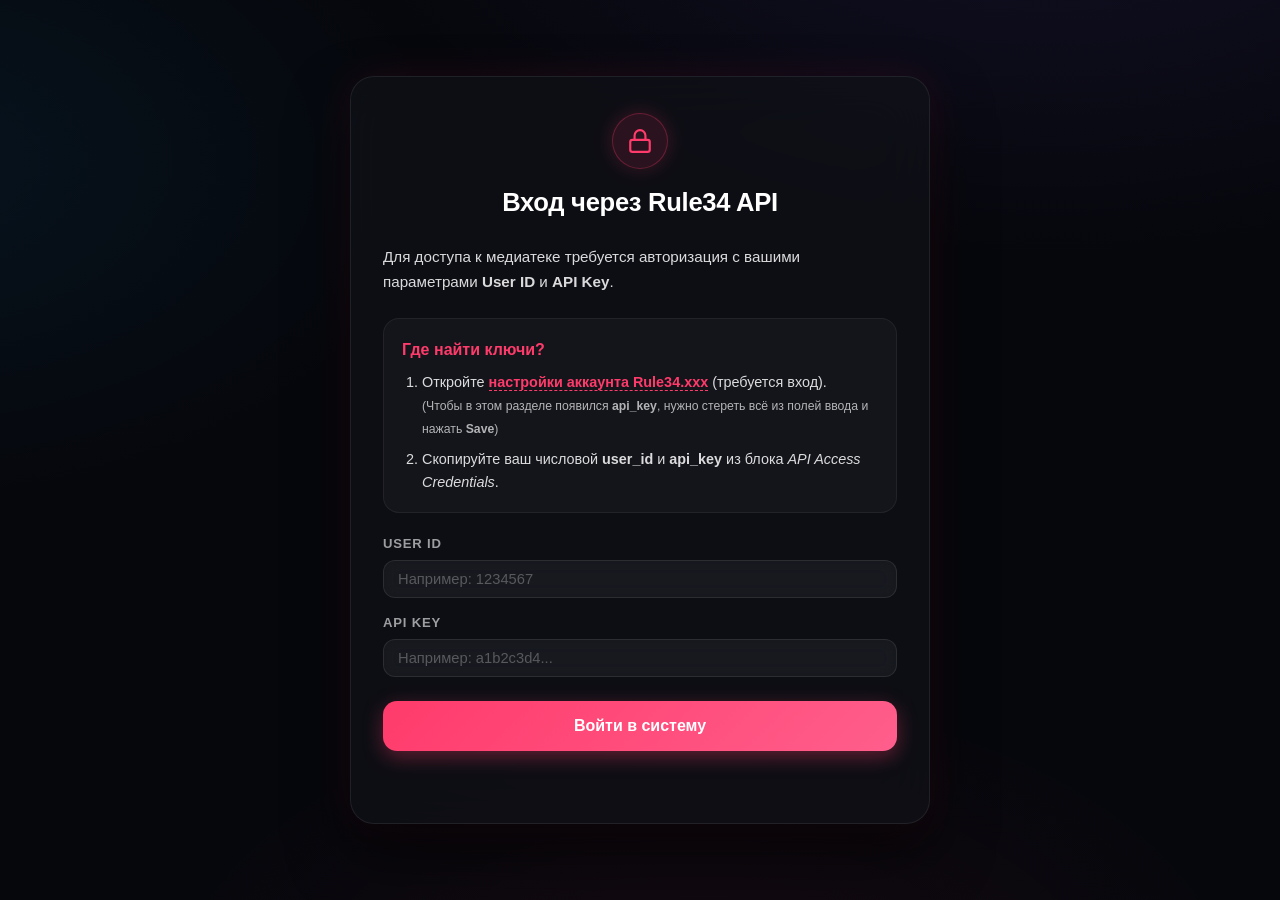
==== R34/login.html @ 8b5fa0b2 "Update login.html" ====
<!DOCTYPE html>
<html lang="ru">
<head>
  <meta charset="UTF-8">
  <meta name="viewport" content="width=device-width, initial-scale=1">
  <title>Вход через Rule34 API</title>
  <link rel="stylesheet" href="static/css/base.css">
  <link rel="stylesheet" href="static/css/search.css">
  <link rel="stylesheet" href="static/css/gallery.css">
  <link rel="stylesheet" href="static/css/fullscreen.css">
  <link rel="stylesheet" href="static/css/controls.css">
  <link rel="stylesheet" href="static/css/adaptive.css">
</head>
<body style="display: flex; align-items: center; justify-content: center; min-height: 100vh; padding: 20px;">
  <div class="cookie-instruction" style="background: rgba(18, 19, 26, 0.65); border: 1px solid rgba(255, 255, 255, 0.08); padding: 36px 32px; border-radius: 24px; max-width: 580px; width: 100%; margin: auto; box-shadow: 0 30px 60px rgba(0, 0, 0, 0.6), 0 0 40px rgba(255, 59, 107, 0.1); color: #f6f7fb; backdrop-filter: blur(28px); -webkit-backdrop-filter: blur(28px); transition: all 0.3s cubic-bezier(0.16, 1, 0.3, 1);">
    <div style="text-align: center; margin-bottom: 24px;">
      <!-- SVG Lock Icon -->
      <div style="width: 56px; height: 56px; background: rgba(255, 59, 107, 0.12); border: 1px solid rgba(255, 59, 107, 0.3); border-radius: 50%; display: inline-flex; align-items: center; justify-content: center; color: var(--accent); margin-bottom: 14px; box-shadow: 0 0 20px rgba(255, 59, 107, 0.2);">
        <svg width="26" height="26" viewBox="0 0 24 24" fill="none" stroke="currentColor" stroke-width="2" stroke-linecap="round" stroke-linejoin="round">
          <rect x="3" y="11" width="18" height="11" rx="2" ry="2"/>
          <path d="M7 11V7a5 5 0 0 1 10 0v4"/>
        </svg>
      </div>
      <h2 style="font-size: 1.6rem; font-weight: 800; color: #fff; letter-spacing: -0.3px; margin: 0;">Вход через Rule34 API</h2>
    </div>
    
    <div style="font-size: 0.95rem; line-height: 1.6; color: rgba(255,255,255,0.85);">
      Для доступа к медиатеке требуется авторизация с вашими параметрами <b>User ID</b> и <b>API Key</b>.<br><br>
      
      <div style="background: rgba(255, 255, 255, 0.03); border: 1px solid rgba(255, 255, 255, 0.06); border-radius: 16px; padding: 18px; margin-bottom: 20px;">
        <b style="color: var(--accent); font-size: 1rem; display: block; margin-bottom: 8px;">Где найти ключи?</b>
        <ol style="margin: 0; padding-left: 20px; display: flex; flex-direction: column; gap: 8px; font-size: 0.9rem;">
          <li>
            Откройте <a href="https://rule34.xxx/index.php?page=account&s=options" target="_blank" style="color:var(--accent); text-decoration: none; font-weight: 600; border-bottom: 1px dashed var(--accent); transition: all 0.2s;">настройки аккаунта Rule34.xxx</a> (требуется вход). 
            <br><span style="opacity: 0.8; font-size: 0.85em;">(Чтобы в этом разделе появился <b>api_key</b>, нужно стереть всё из полей ввода и нажать <b>Save</b>)</span>
          </li>
          <li>
            Скопируйте ваш числовой <b>user_id</b> и <b>api_key</b> из блока <i>API Access Credentials</i>.
          </li>
        </ol>
      </div>
      
      <form id="api-login-form" style="display: flex; flex-direction: column; gap: 14px;">
        <div>
          <label style="display: block; font-size: 0.82rem; font-weight: 700; text-transform: uppercase; letter-spacing: 0.8px; color: rgba(255,255,255,0.6); margin-bottom: 6px;">User ID</label>
          <input name="user_id" id="user_id" class="r34-input" required placeholder="Например: 1234567" autocomplete="username">
        </div>
        <div>
          <label style="display: block; font-size: 0.82rem; font-weight: 700; text-transform: uppercase; letter-spacing: 0.8px; color: rgba(255,255,255,0.6); margin-bottom: 6px;">API Key</label>
          <input name="api_key" id="api_key" type="password" class="r34-input" required placeholder="Например: a1b2c3d4..." autocomplete="current-password">
        </div>
        <button type="submit" class="r34-search-arrow-btn" style="width: 100%; max-width: none; border-radius: 14px; font-weight: 700; font-size: 1rem; height: 50px; margin-top: 10px; margin-right: 0; cursor: pointer; box-shadow: 0 6px 20px rgba(255, 59, 107, 0.35);">
          <span>Войти в систему</span>
        </button>
      </form>
      
      <div id="login-error" style="color:var(--error); text-align:center; margin-top:16px; font-weight:600; min-height: 20px; font-size: 0.9rem;"></div>
    </div>
  </div>
  
  <script type="module" src="static/js/login.js"></script>
</body>
</html>
---- R34/static/css/base.css ----
/* ============================================================
   R34 GALLERY — BASE.CSS · GLASS REDESIGN 2026
   Имена переменных сохранены ради настроек и «Режима разработчика»
   ============================================================ */

:root {
  /* ── Палитра (холодный графит) ── */
  --dark: #06070c;
  --accent: #ff3b6b;
  --accent-rgb: 255, 59, 107;
  --accent-alt: #ff5e8c;
  --accent-glow: rgba(var(--accent-rgb), 0.35);
  --light: #f4f6fb;
  --text-muted: rgba(244, 246, 251, 0.6);
  --error: #ff5c5c;
  --success: #34e39a;

  /* ── Градиенты ── */
  --title-gradient: linear-gradient(120deg, #ffffff 10%, #ccd3e8 55%, var(--accent) 125%);
  --modal-title-gradient: linear-gradient(120deg, #ffffff, #b9bfd4);
  --end-title-gradient: linear-gradient(120deg, #ffffff, #9aa0b5);

  /* ── Поверхности ── */
  --modal-bg: rgba(4, 5, 9, 0.72);
  --tag-bg: rgba(255, 255, 255, 0.05);
  --suggestion-bg: rgba(13, 15, 22, 0.94);
  --glass: rgba(255, 255, 255, 0.05);

  /* ── Система стекла (новые токены) ── */
  --glass-bg: rgba(255, 255, 255, 0.045);
  --glass-bg-strong: rgba(255, 255, 255, 0.08);
  --glass-border: rgba(255, 255, 255, 0.09);
  --glass-border-strong: rgba(255, 255, 255, 0.18);
  --glass-blur: 28px;
  --glass-highlight: inset 0 1px 0 rgba(255, 255, 255, 0.07);

  /* ── Шкала радиусов ── */
  --radius-xs: 8px;
  --radius-sm: 12px;
  --radius-md: 16px;
  --radius-lg: 22px;
  --radius-xl: 28px;

  /* ── Геометрия ── */
  --media-radius: 20px;
  --media-gap: 24px;
  --grid-col-width: 300px;

  /* ── Типографика ── */
  --site-font: 'Inter', -apple-system, BlinkMacSystemFont, 'Segoe UI', Roboto, sans-serif;
  --base-font-size: 16px;

  /* ── Фон страницы (холодное амбиент-свечение) ── */
  --body-bg:
    radial-gradient(1200px 700px at 82% -18%, rgba(122, 92, 255, 0.11), transparent 60%),
    radial-gradient(1000px 620px at -8% 18%, rgba(0, 170, 255, 0.08), transparent 55%),
    radial-gradient(900px 560px at 55% 115%, rgba(var(--accent-rgb), 0.07), transparent 62%),
    #06070c;

  /* ── Hover-эффекты карточек ── */
  --hover-transform: translateY(-6px);
  --hover-border-color: rgba(var(--accent-rgb), 0.45);
  --hover-box-shadow:
    0 24px 48px rgba(0, 0, 0, 0.45),
    0 0 0 1px rgba(var(--accent-rgb), 0.35),
    0 0 32px rgba(var(--accent-rgb), 0.12);

  /* ── Карточки (стеклянные по умолчанию) ── */
  --card-bg-opacity: 0.55;
  --card-bg-blur: 14px;
  --container-max-width: 900px;
  --gallery-max-width: 1400px;
  --scrollbar-width: 8px;
  --scrollbar-thumb-color: rgba(255, 255, 255, 0.14);
  --card-tags-display: flex;
  --card-border-width: 1px;
  --card-border-color: rgba(255, 255, 255, 0.08);
  --card-transition-speed: 0.3s;
  --tag-font-size: 11px;
  --header-bg: rgba(10, 12, 18, 0.45);
  --header-backdrop-filter: blur(24px) saturate(1.4);

  /* ── Внутренние токены ── */
  --ease: cubic-bezier(0.16, 1, 0.3, 1);
  --ease-bounce: cubic-bezier(0.34, 1.56, 0.64, 1);
  --shadow-sm: 0 2px 10px rgba(0, 0, 0, 0.35);
  --shadow-md: 0 12px 32px rgba(0, 0, 0, 0.45);
  --shadow-lg: 0 32px 70px rgba(0, 0, 0, 0.55);
  --focus-ring: 0 0 0 3px rgba(var(--accent-rgb), 0.22);

  /* ── Адаптивные цвета текста (вычисляются в JS на основе WCAG & YIQ) ── */
  --btn-primary-color: #ffffff;
  --btn-secondary-color: #ffffff;
  --tag-text-color: #ffffff;
  --card-text-color: #ffffff;
  --card-text-muted: rgba(255, 255, 255, 0.72);
  --modal-text-color: #ffffff;
  --modal-text-muted: rgba(255, 255, 255, 0.72);
  --suggestion-text-color: #ffffff;
  --adaptive-text-main: #ffffff; /* Для текстов на общем фоне или в инпутах/модалках */
  --adaptive-text-muted: rgba(255, 255, 255, 0.72);
}

/* Применяем адаптивный цвет к основным кнопкам */
.r34-btn-primary, 
.confirm-btn, 
.app-mode-btn.active,
#toggleExpertBtn {
  color: var(--btn-primary-color, #fff) !important;
}

/* Применяем адаптивный цвет к вторичным кнопкам */
.r34-btn-secondary,
.apply-expert-btn {
  color: var(--btn-secondary-color, #fff) !important;
}

/* ============================================================
   RESET
   ============================================================ */
*,
*::before,
*::after {
  box-sizing: border-box;
  margin: 0;
  padding: 0;
}

html {
  font-size: var(--base-font-size, 16px);
  scroll-behavior: smooth;
  -webkit-text-size-adjust: 100%;
}

html, body {
  min-height: 100vh;
}

body {
  font-family: var(--site-font);
  background: var(--body-bg);
  background-attachment: fixed;
  color: var(--adaptive-text-main, var(--light));
  line-height: 1.5;
  overflow-x: hidden;
  -webkit-font-smoothing: antialiased;
  -moz-osx-font-smoothing: grayscale;
}

.settings-label {
  color: var(--adaptive-text-main, var(--light));
  font-weight: 600;
  font-size: 0.9rem;
}

.settings-section-title {
  color: var(--adaptive-text-main, var(--light));
  opacity: 0.9;
  font-weight: 700;
  display: flex;
  align-items: center;
  gap: 10px;
  font-size: 1.1rem;
}

button {
  font-family: inherit;
}

img, video, svg {
  display: block;
  max-width: 100%;
}

::selection {
  background: rgba(255, 59, 107, 0.4);
  color: #fff;
}

:focus-visible {
  outline: none;
  box-shadow: none;
}

input:focus, textarea:focus, select:focus, button:focus,
.r34-input:focus, .r34-input-mini:focus, .r34-search-input:focus, .r34-search-row:focus-within {
  outline: none !important;
  box-shadow: none !important;
  border-color: var(--accent);
}

/* ============================================================
   SCROLLBAR
   ============================================================ */
::-webkit-scrollbar {
  width: var(--scrollbar-width, 8px);
  height: var(--scrollbar-width, 8px);
}

::-webkit-scrollbar-track {
  background: transparent;
}

::-webkit-scrollbar-thumb {
  background: var(--scrollbar-thumb-color, rgba(255, 255, 255, 0.14));
  border-radius: 99px;
  transition: background 0.2s ease;
}

::-webkit-scrollbar-thumb:hover {
  background: var(--accent);
}

/* ============================================================
   TYPOGRAPHY
   ============================================================ */
h1 {
  display: flex;
  flex-wrap: wrap;
  align-items: center;
  justify-content: center;
  width: 100%;
  padding: 0 20px;
  margin: 44px auto 26px;
  text-align: center;
  font-size: clamp(1.9rem, 4.5vw, 2.9rem);
  font-weight: 800;
  letter-spacing: -0.035em;
  line-height: 1.1;
  word-break: break-word;
  background: var(--title-gradient);
  -webkit-background-clip: text;
  background-clip: text;
  -webkit-text-fill-color: transparent;
  color: transparent;
  filter: drop-shadow(0 10px 30px rgba(var(--accent-rgb), 0.16));
  animation: fadeInDown 0.8s var(--ease);
}

/* ============================================================
   KEYFRAMES
   ============================================================ */
@keyframes fadeInDown {
  from { opacity: 0; transform: translateY(-24px); }
  to   { opacity: 1; transform: translateY(0); }
}

@keyframes fadeInUp {
  from { opacity: 0; transform: translateY(24px); }
  to   { opacity: 1; transform: translateY(0); }
}

@keyframes fadeIn {
  from { opacity: 0; }
  to   { opacity: 1; }
}

@keyframes scaleUp {
  to { transform: scale(1); }
}

@keyframes zoomIn {
  from { transform: scale(0.92); opacity: 0; }
  to   { transform: scale(1); opacity: 1; }
}

@keyframes spin {
  0%   { transform: rotate(0deg); }
  100% { transform: rotate(360deg); }
}

@keyframes errorShake {
  10%, 90%      { transform: translateX(-2px); }
  20%, 80%      { transform: translateX(4px); }
  30%, 50%, 70% { transform: translateX(-6px); }
  40%, 60%      { transform: translateX(6px); }
}

/* ============================================================
   APP MODE TABS (Галерея / Избранное / Настройки)
   ============================================================ */
.app-mode-tabs {
  display: flex;
  align-items: center;
  gap: 6px;
  width: calc(100% - 32px);
  max-width: 440px;
  margin: 28px auto 18px;
  padding: 6px;
  background: var(--glass-bg);
  border: 1px solid var(--glass-border);
  border-radius: var(--radius-md);
  backdrop-filter: blur(var(--glass-blur)) saturate(1.4);
  -webkit-backdrop-filter: blur(var(--glass-blur)) saturate(1.4);
  box-shadow: var(--shadow-md), var(--glass-highlight);
  animation: fadeInDown 0.7s var(--ease);
}

.app-mode-btn {
  flex: 1;
  display: flex;
  align-items: center;
  justify-content: center;
  gap: 8px;
  padding: 11px 18px;
  border: none;
  border-radius: var(--radius-sm);
  background: transparent;
  color: rgba(255, 255, 255, 0.55);
  font-size: 0.92rem;
  font-weight: 600;
  cursor: pointer;
  transition: all 0.2s var(--ease);
}

.app-mode-btn svg {
  width: 18px;
  height: 18px;
  flex-shrink: 0;
  stroke: currentColor;
  stroke-width: 2;
  fill: none;
}

.app-mode-btn:hover {
  color: #fff;
  background: rgba(255, 255, 255, 0.06);
}

.app-mode-btn.active {
  background: var(--accent);
  color: var(--btn-primary-color, #fff);
  box-shadow: 0 4px 12px var(--accent-glow);
}

/* ============================================================
   TAG MODAL («Хотите убрать эти тэги?») — GLASS
   ============================================================ */
.tag-modal {
  display: none;
  position: fixed;
  inset: 0;
  z-index: 99999;
  align-items: center;
  justify-content: center;
  padding: 20px;
  background: var(--modal-bg);
  backdrop-filter: blur(16px);
  -webkit-backdrop-filter: blur(16px);
  animation: fadeIn 0.25s var(--ease);
}

.tag-modal-card {
  width: 92%;
  max-width: 820px;
  max-height: 88vh;
  overflow-y: auto;
  padding: 36px 36px 32px;
  background: rgba(13, 15, 22, 0.66);
  border: 1px solid var(--glass-border-strong);
  border-radius: var(--radius-xl);
  backdrop-filter: blur(36px) saturate(1.5);
  -webkit-backdrop-filter: blur(36px) saturate(1.5);
  box-shadow: var(--shadow-lg), var(--glass-highlight);
  color: var(--light);
  text-align: center;
  transform: scale(0.95);
  animation: scaleUp 0.35s var(--ease) forwards;
}

.tag-modal-card h2 {
  margin-bottom: 18px;
  font-size: 1.45rem;
  font-weight: 700;
  letter-spacing: -0.02em;
  background: var(--modal-title-gradient);
  -webkit-background-clip: text;
  background-clip: text;
  -webkit-text-fill-color: transparent;
}

.modal-tags-list {
  display: flex;
  flex-wrap: wrap;
  justify-content: center;
  gap: 8px;
  max-height: 160px;
  overflow-y: auto;
  margin: 20px 0;
  padding: 4px;
}

.modal-tags-list .tag.selected {
  background: rgba(var(--accent-rgb), 0.2) !important;
  border: 1px solid var(--accent) !important;
  color: #fff !important;
  box-shadow: 0 0 14px rgba(var(--accent-rgb), 0.3);
}

.modal-tags-list .tag.inactive.selected {
  background: rgba(255, 255, 255, 0.05) !important;
  border: 1px dashed rgba(255, 255, 255, 0.28) !important;
  color: rgba(255, 255, 255, 0.5) !important;
  box-shadow: none !important;
}

.tag-status-icon {
  display: inline-flex;
  align-items: center;
  justify-content: center;
  margin-right: 6px;
  font-size: 0.8em;
  transition: transform 0.2s var(--ease);
}

.tag:hover .tag-status-icon {
  transform: scale(1.15);
}

/* Превью выбранного тега */
.modal-tag-preview {
  width: 100%;
  margin-top: 16px;
  padding-top: 16px;
  border-top: 1px solid rgba(255, 255, 255, 0.08);
}

.modal-tag-preview .preview-title {
  margin-bottom: 12px;
  text-align: center;
  font-size: 0.76rem;
  font-weight: 700;
  letter-spacing: 0.12em;
  text-transform: uppercase;
  color: rgba(255, 255, 255, 0.42);
}

.modal-tag-preview-grid {
  display: flex;
  gap: 12px;
  width: 100%;
  padding: 10px 6px;
  overflow-x: auto;
  scroll-behavior: smooth;
  -webkit-overflow-scrolling: touch;
  cursor: grab;
}

.modal-tag-preview-grid:active {
  cursor: grabbing;
}

.modal-tag-preview-grid::-webkit-scrollbar {
  height: 6px;
}

.modal-tag-preview-grid::-webkit-scrollbar-thumb {
  background: rgba(var(--accent-rgb), 0.55);
  border-radius: 99px;
}

.modal-preview-img {
  flex-shrink: 0;
  width: 120px;
  height: 120px;
  object-fit: cover;
  border-radius: var(--radius-sm);
  border: 1px solid var(--glass-border);
  background: rgba(255, 255, 255, 0.02);
  box-shadow: var(--shadow-sm);
  transition: border-color 0.2s ease, transform 0.2s var(--ease);
}

.modal-preview-img:hover {
  border-color: var(--accent);
  transform: translateY(-2px);
}

/* Кнопки модалки */
.modal-actions {
  display: flex;
  justify-content: center;
  gap: 12px;
  margin-top: 24px;
}

.modal-btn {
  flex: 1;
  padding: 13px 24px;
  border: none;
  border-radius: var(--radius-sm);
  font-size: 0.98rem;
  font-weight: 600;
  cursor: pointer;
  transition: all 0.2s var(--ease);
}

.keep-btn {
  background: var(--glass-bg-strong);
  border: 1px solid var(--glass-border);
  color: var(--light);
  backdrop-filter: blur(10px);
  -webkit-backdrop-filter: blur(10px);
}

.keep-btn:hover {
  background: rgba(255, 255, 255, 0.13);
  border-color: var(--glass-border-strong);
  transform: translateY(-1px);
}

.confirm-btn {
  background: linear-gradient(135deg, var(--accent) 0%, var(--accent-alt) 100%);
  color: var(--btn-primary-color, #fff);
  box-shadow: 0 8px 22px rgba(var(--accent-rgb), 0.32);
}

.confirm-btn:hover {
  box-shadow: 0 12px 30px rgba(var(--accent-rgb), 0.48);
  transform: translateY(-1px);
}

.confirm-btn:active,
.keep-btn:active {
  transform: translateY(1px);
}

/* ============================================================
   PREVIEW ZOOM OVERLAY
   ============================================================ */
.preview-zoom-overlay {
  position: fixed;
  inset: 0;
  z-index: 100005;
  display: none;
  align-items: center;
  justify-content: center;
  background: rgba(4, 5, 9, 0.9);
  backdrop-filter: blur(14px);
  -webkit-backdrop-filter: blur(14px);
}

.preview-zoom-content {
  display: flex;
  flex-direction: column;
  align-items: center;
  max-width: 95vw;
  padding: 16px;
  background: rgba(13, 15, 22, 0.75);
  border: 1px solid var(--glass-border);
  border-radius: var(--radius-md);
  backdrop-filter: blur(24px);
  -webkit-backdrop-filter: blur(24px);
  box-shadow: var(--shadow-lg), var(--glass-highlight);
  animation: zoomIn 0.25s var(--ease-bounce);
}

.preview-zoom-info {
  width: 100%;
}

/* ============================================================
   FORMS — INPUTS (glass)
   ============================================================ */
.r34-input {
  width: 100%;
  padding: 10px 14px;
  background: rgba(255, 255, 255, 0.04);
  border: 1px solid var(--glass-border);
  border-radius: var(--radius-sm);
  color: var(--adaptive-text-main, #fff);
  font-size: 0.92rem;
  font-family: inherit;
  outline: none;
  backdrop-filter: blur(8px);
  -webkit-backdrop-filter: blur(8px);
  transition: border-color 0.2s ease, box-shadow 0.2s ease, background 0.2s ease;
}

.r34-input:hover {
  border-color: rgba(255, 255, 255, 0.18);
}

.r34-input:focus {
  border-color: var(--accent);
  box-shadow: 0 0 0 2px rgba(var(--accent-rgb), 0.15);
  background: rgba(255, 255, 255, 0.06);
}

.r34-input::placeholder {
  color: rgba(255, 255, 255, 0.28);
}

.r34-input-mini {
  padding: 6px 10px;
  background: rgba(255, 255, 255, 0.04);
  border: 1px solid var(--glass-border);
  border-radius: var(--radius-xs);
  color: var(--adaptive-text-main, #fff);
  font-size: 0.85rem;
  font-family: inherit;
  outline: none;
  transition: all 0.2s ease;
}

.r34-input-mini:hover {
  border-color: rgba(255, 255, 255, 0.18);
}

.r34-input-mini:focus {
  border-color: var(--accent);
  box-shadow: 0 0 0 2px rgba(var(--accent-rgb), 0.2);
  background: rgba(255, 255, 255, 0.06);
}

/* ============================================================
   FORMS — SELECT (glass)
   ============================================================ */
.r34-select {
  padding: 9px 38px 9px 16px;
  background-color: rgba(255, 255, 255, 0.04);
  background-image: url("data:image/svg+xml,%3Csvg xmlns='http://www.w3.org/2000/svg' width='12' height='12' viewBox='0 0 24 24' fill='none' stroke='%23ffffff' stroke-width='2.5' stroke-linecap='round' stroke-linejoin='round'%3E%3Cpath d='m6 9 6 6 6-6'/%3E%3C/svg%3E");
  background-repeat: no-repeat;
  background-position: right 14px center;
  border: 1px solid var(--glass-border);
  border-radius: var(--radius-sm);
  color: var(--adaptive-text-main, var(--light));
  font-size: 0.92rem;
  font-weight: 500;
  font-family: inherit;
  outline: none;
  cursor: pointer;
  appearance: none;
  -webkit-appearance: none;
  backdrop-filter: blur(8px);
  -webkit-backdrop-filter: blur(8px);
  transition: all 0.2s ease;
}

.r34-select:hover {
  background-color: rgba(255, 255, 255, 0.07);
  border-color: rgba(var(--accent-rgb), 0.35);
}

.r34-select:focus {
  border-color: var(--accent);
  box-shadow: 0 0 0 2px rgba(var(--accent-rgb), 0.15);
}

.r34-select option {
  background: #10121a;
  color: #fff;
  padding: 12px;
}

/* ============================================================
   FORMS — RANGE (премиальные слайдеры)
   ============================================================ */
input[type="range"] {
  -webkit-appearance: none;
  appearance: none;
  height: 6px;
  background: rgba(255, 255, 255, 0.1);
  border-radius: 99px;
  outline: none;
  cursor: pointer;
  transition: background 0.2s ease;
}

input[type="range"]:hover {
  background: rgba(255, 255, 255, 0.17);
}

/* Прозрачный трек — даёт точную центровку бегунка,
   а заполнение прогресса (inline-background от JS) остаётся видимым */
input[type="range"]::-webkit-slider-runnable-track {
  height: 6px;
  background: transparent;
  border-radius: 99px;
}

input[type="range"]::-moz-range-track {
  height: 6px;
  background: transparent;
  border: none;
  border-radius: 99px;
}

input[type="range"]::-webkit-slider-thumb {
  -webkit-appearance: none;
  appearance: none;
  width: 18px;
  height: 18px;
  margin-top: -6px; /* (6 - 18) / 2 — идеальная центровка */
  border-radius: 50%;
  background: linear-gradient(135deg, var(--accent) 0%, var(--accent-alt, #ff5e8c) 100%);
  border: 2px solid rgba(255, 255, 255, 0.9);
  box-shadow: 0 2px 8px rgba(0, 0, 0, 0.45), 0 0 10px var(--accent-glow);
  cursor: grab;
  transition: transform 0.15s ease, box-shadow 0.15s ease;
}

input[type="range"]:hover::-webkit-slider-thumb {
  transform: scale(1.15);
  box-shadow: 0 2px 10px rgba(0, 0, 0, 0.5), 0 0 16px var(--accent-glow);
}

input[type="range"]:active::-webkit-slider-thumb {
  cursor: grabbing;
  transform: scale(1.05);
}

input[type="range"]::-moz-range-thumb {
  width: 14px;
  height: 14px;
  border-radius: 50%;
  background: linear-gradient(135deg, var(--accent) 0%, var(--accent-alt, #ff5e8c) 100%);
  border: 2px solid rgba(255, 255, 255, 0.9);
  box-shadow: 0 2px 8px rgba(0, 0, 0, 0.45), 0 0 10px var(--accent-glow);
  cursor: grab;
}

input[type="range"]:focus-visible {
  box-shadow: var(--focus-ring);
}

/* ============================================================
   BUTTONS (glass)
   ============================================================ */
.r34-btn-secondary {
  display: inline-flex;
  align-items: center;
  justify-content: center;
  gap: 6px;
  height: 38px;
  padding: 8px 16px;
  background: var(--glass-bg-strong);
  border: 1px solid var(--glass-border);
  border-radius: var(--radius-sm);
  color: var(--btn-secondary-color, #fff);
  font-size: 0.88rem;
  font-weight: 600;
  cursor: pointer;
  backdrop-filter: blur(10px);
  -webkit-backdrop-filter: blur(10px);
  transition: all 0.2s var(--ease);
}

.r34-btn-secondary svg {
  width: 16px;
  height: 16px;
  flex-shrink: 0;
}

.r34-btn-secondary:hover {
  background: rgba(255, 255, 255, 0.13);
  border-color: var(--glass-border-strong);
  transform: translateY(-1px);
}

.r34-btn-secondary:active {
  transform: translateY(0) scale(0.98);
}

.r34-btn-danger {
  display: inline-flex;
  align-items: center;
  justify-content: center;
  padding: 11px 18px;
  background: rgba(255, 92, 92, 0.1);
  border: 1px solid rgba(255, 92, 92, 0.3);
  border-radius: var(--radius-sm);
  color: #ff7070;
  font-size: 0.88rem;
  font-weight: 700;
  letter-spacing: 0.04em;
  text-transform: uppercase;
  cursor: pointer;
  transition: all 0.2s var(--ease);
}

.r34-btn-danger:hover {
  background: var(--error);
  border-color: var(--error);
  color: #fff;
  box-shadow: 0 10px 24px rgba(255, 92, 92, 0.35);
  transform: translateY(-1px);
}

/* ============================================================
   TOGGLE SWITCH (glass)
   ============================================================ */
.r34-toggle-switch {
  position: relative;
  display: inline-block;
  flex-shrink: 0;
  width: 46px;
  height: 26px;
}

.r34-toggle-switch input {
  width: 0;
  height: 0;
  opacity: 0;
}

.r34-slider {
  position: absolute;
  inset: 0;
  background: rgba(255, 255, 255, 0.08);
  border: 1px solid var(--glass-border);
  border-radius: 99px;
  cursor: pointer;
  backdrop-filter: blur(6px);
  -webkit-backdrop-filter: blur(6px);
  transition: all 0.3s var(--ease);
}

.r34-slider:before {
  content: "";
  position: absolute;
  top: 50%;
  left: 4px;
  width: 18px;
  height: 18px;
  background: #fff;
  border-radius: 50%;
  box-shadow: 0 2px 5px rgba(0, 0, 0, 0.35);
  transform: translateY(-50%);
  transition: all 0.3s var(--ease);
}

.r34-toggle-switch input:checked + .r34-slider {
  background: var(--accent);
  border-color: var(--accent);
  box-shadow: 0 0 16px var(--accent-glow);
}

.r34-toggle-switch input:checked + .r34-slider:before {
  left: calc(100% - 22px);
}

.r34-toggle-switch input:focus-visible + .r34-slider {
  box-shadow: var(--focus-ring);
}

/* ============================================================
   LOADER & ERROR
   ============================================================ */
.loader {
  display: none;
  width: 46px;
  height: 46px;
  margin: 44px auto;
  border: 3px solid rgba(255, 255, 255, 0.07);
  border-top-color: var(--accent);
  border-radius: 50%;
  animation: spin 0.9s linear infinite;
}

.error {
  display: none;
  max-width: 620px;
  margin: 24px auto;
  padding: 15px 22px;
  background: rgba(255, 92, 92, 0.08);
  border: 1px solid rgba(255, 92, 92, 0.28);
  border-radius: var(--radius-md);
  backdrop-filter: blur(12px);
  -webkit-backdrop-filter: blur(12px);
  color: var(--error);
  font-size: 1rem;
  font-weight: 500;
  text-align: center;
  animation: errorShake 0.5s var(--ease);
}

.error.active {
  display: block;
}

/* ============================================================
   UTILITIES & ACCESSIBILITY
   ============================================================ */
.sr-only {
  position: absolute;
  width: 1px;
  height: 1px;
  padding: 0;
  margin: -1px;
  overflow: hidden;
  clip: rect(0, 0, 0, 0);
  white-space: nowrap;
  border: 0;
}

@media (prefers-reduced-motion: reduce) {
  *,
  *::before,
  *::after {
    animation-duration: 0.01ms !important;
    animation-iteration-count: 1 !important;
    transition-duration: 0.01ms !important;
    scroll-behavior: auto !important;
  }
}

.inline-icon { display: inline-block; vertical-align: -0.2em; }
---- R34/static/css/search.css ----
/* ============================================================
   R34 GALLERY — SEARCH.CSS · GLASS REDESIGN 2026
   Поиск, теги, саджесты, модалка настроек
   Тумблеры/инпуты/кнопки теперь только в base.css
   ============================================================ */

/* ---------- Контейнер поиска ---------- */
.search-container {
  position: relative;
  z-index: 100;
  width: 100%;
  max-width: 900px;
  margin: 0 auto;
  padding: 0 24px;
}

/* ---------- Стеклянная панель поиска ---------- */
.r34-search-block {
  position: relative;
  z-index: 10;
  display: flex;
  flex-direction: column;
  gap: 20px;
  margin-bottom: 24px;
  padding: 30px 32px;
  background: var(--glass-bg-strong, rgba(255, 255, 255, 0.06));
  border: 1px solid var(--glass-border, rgba(255, 255, 255, 0.09));
  border-radius: var(--radius-xl, 28px);
  backdrop-filter: blur(var(--glass-blur, 28px)) saturate(1.2);
  -webkit-backdrop-filter: blur(var(--glass-blur, 28px)) saturate(1.2);
  box-shadow: var(--shadow-md), var(--glass-highlight);
  animation: fadeInUp 0.6s 0.1s var(--ease) backwards;
  transition: border-color 0.2s ease, box-shadow 0.2s ease;
}

.r34-search-block:focus-within {
  border-color: rgba(var(--accent-rgb), 0.35);
  box-shadow: var(--shadow-md), 0 0 0 1px rgba(var(--accent-rgb), 0.25), 0 0 44px rgba(var(--accent-rgb), 0.08);
}

@keyframes fadeInUp {
  from { opacity: 0; transform: translateY(24px); }
  to   { opacity: 1; transform: translateY(0); }
}

/* ---------- Ряд с тумблером ---------- */
.r34-toggle-row {
  display: flex;
  align-items: center;
  gap: 12px;
  animation: fadeIn 0.5s 0.2s var(--ease) backwards;
}

.r34-toggle-label {
  color: var(--adaptive-text-main, rgba(255, 255, 255, 0.85));
  font-size: 0.95rem;
  font-weight: 500;
  letter-spacing: 0.2px;
  user-select: none;
}

/* ---------- Скрытие тегов (чекбокс) ---------- */
.r34-hide-tags-row {
  display: flex;
  align-items: center;
}

.r34-hide-tags-label {
  display: flex;
  align-items: center;
  color: var(--adaptive-text-muted, rgba(255, 255, 255, 0.65));
  font-size: 0.85rem;
  cursor: pointer;
  user-select: none;
  transition: color 0.2s;
}

.r34-hide-tags-label:hover {
  color: var(--adaptive-text-main, rgba(255, 255, 255, 0.95));
}

.r34-hide-tags-label input[type="checkbox"] {
  appearance: none;
  -webkit-appearance: none;
  width: 16px;
  height: 16px;
  margin-right: 8px;
  border-radius: 5px;
  background: rgba(255, 255, 255, 0.05);
  border: 1px solid var(--glass-border);
  cursor: pointer;
  display: flex;
  align-items: center;
  justify-content: center;
  transition: all 0.2s;
}

.r34-hide-tags-label input[type="checkbox"]:checked {
  background: var(--accent);
  border-color: var(--accent);
}

.r34-hide-tags-label input[type="checkbox"]:checked:after {
  content: "";
  width: 11px;
  height: 11px;
  background-image: url("data:image/svg+xml,%3Csvg xmlns='http://www.w3.org/2000/svg' viewBox='0 0 24 24' fill='none' stroke='white' stroke-width='3' stroke-linecap='round' stroke-linejoin='round'%3E%3Cpolyline points='20 6 9 17 4 12'/%3E%3C/svg%3E");
  background-size: contain;
  background-repeat: no-repeat;
  background-position: center;
}

/* ---------- Активные теги ---------- */
.active-tags {
  display: flex;
  flex-direction: column;
  gap: 16px;
  width: 100%;
}

.tags-group-wrapper {
  display: flex;
  flex-direction: column;
  gap: 8px;
}

.tags-group-label {
  display: flex;
  align-items: center;
  justify-content: space-between;
  gap: 12px;
  margin-bottom: 2px;
  font-size: 0.76rem;
  font-weight: 700;
  text-transform: uppercase;
  letter-spacing: 0.12em;
  color: rgba(255, 255, 255, 0.45);
  user-select: none;
  transition: color 0.2s;
  cursor: pointer;
}

.tags-group-label:hover {
  color: rgba(255, 255, 255, 0.75);
}

.tags-group-toggle {
  display: inline-block;
  margin-left: 2px;
  color: var(--accent);
  transition: transform 0.35s var(--ease);
  will-change: transform;
}

.tags-group-toggle.collapsed {
  transform: rotate(-90deg);
}

.group-dot {
  width: 6px;
  height: 6px;
  border-radius: 50%;
  display: inline-block;
}

.active-dot {
  background-color: var(--success);
  box-shadow: 0 0 8px var(--success);
}

.inactive-dot {
  background-color: var(--accent);
  box-shadow: 0 0 8px var(--accent);
}

/* Плавное сворачивание списка тегов */
.tags-group-list-wrapper {
  display: grid;
  grid-template-rows: 1fr;
  opacity: 1;
  transition: grid-template-rows 0.35s var(--ease), opacity 0.3s var(--ease);
  will-change: grid-template-rows, opacity;
}

.tags-group-list-wrapper.collapsed {
  grid-template-rows: 0fr;
  opacity: 0;
  pointer-events: none;
}

.tags-group-list {
  display: flex;
  flex-wrap: wrap;
  gap: 8px;
  padding: 8px 4px;
  overflow: hidden;
  min-height: 0;
  transition: padding 0.35s var(--ease);
}

.tags-group-list-wrapper.collapsed .tags-group-list {
  padding-top: 0;
  padding-bottom: 0;
}

/* ---------- Теги-чипсы ---------- */
.tag-icon {
  display: inline-flex;
  align-items: center;
  justify-content: center;
  margin-right: 6px;
  font-size: 0.9rem;
  font-weight: bold;
}

.active-icon { color: var(--success); }
.inactive-icon { color: var(--accent); }

.tag {
  display: flex;
  align-items: center;
  padding: 8px 16px;
  background: var(--tag-bg, var(--glass-bg, rgba(255, 255, 255, 0.05)));
  border: 1px solid var(--glass-border);
  border-radius: 999px;
  color: var(--tag-text-color, var(--adaptive-text-main, var(--light)));
  font-size: 0.92rem;
  font-weight: 500;
  text-decoration: none;
  cursor: pointer;
  user-select: none;
  backdrop-filter: blur(8px);
  -webkit-backdrop-filter: blur(8px);
  transition: all 0.25s var(--ease);
  animation: tagPopIn 0.3s var(--ease-bounce);
}

.tag:focus, .tag:active, .tag:focus-visible,
.media-tag:focus, .media-tag:active, .media-tag:focus-visible {
  outline: none !important;
  box-shadow: none !important;
}

.tag:hover {
  background: rgba(var(--accent-rgb), 0.12);
  border-color: rgba(var(--accent-rgb), 0.4);
  color: #fff;
  transform: translateY(-1px);
}

.tag.inactive {
  background: rgba(255, 255, 255, 0.02);
  border: 1px dashed rgba(255, 255, 255, 0.18);
  color: rgba(255, 255, 255, 0.35);
  text-decoration: none;
}

.tag.inactive:hover {
  background: rgba(255, 255, 255, 0.05);
  border-color: rgba(255, 255, 255, 0.32);
  color: rgba(255, 255, 255, 0.6);
}

.tag:active {
  transform: translateY(1px);
}

@keyframes tagPopIn {
  from { opacity: 0; transform: scale(0.85) translateY(4px); }
  to   { opacity: 1; transform: scale(1) translateY(0); }
}

.tag-count {
  margin-left: 8px;
  padding: 2px 8px;
  background: rgba(var(--accent-rgb), 0.15);
  border: 1px solid rgba(var(--accent-rgb), 0.3);
  border-radius: 999px;
  color: var(--accent);
  font-size: 0.74rem;
  font-weight: 700;
  font-variant-numeric: tabular-nums;
  transition: all 0.2s ease;
}

.tag:hover .tag-count {
  color: #fff;
  background: rgba(var(--accent-rgb), 0.4);
  border-color: rgba(var(--accent-rgb), 0.65);
}

.tag.inactive .tag-count {
  color: rgba(255, 255, 255, 0.5);
  background: rgba(255, 255, 255, 0.05);
  border-color: rgba(255, 255, 255, 0.15);
  box-shadow: none;
}

/* ---------- Строка поиска ---------- */
.r34-search-row {
  position: relative;
  display: flex;
  align-items: center;
  width: 100%;
  margin-top: 8px;
  background: var(--glass-bg-strong);
  border: 1px solid var(--glass-border);
  border-radius: var(--radius-md, 16px);
  overflow: visible; /* саджесты вылетают наружу */
  transition: border-color 0.3s, box-shadow 0.3s;
}

.r34-search-row:focus-within {
  border-color: var(--accent);
  box-shadow: 0 0 0 2px rgba(var(--accent-rgb), 0.15);
}

.r34-search-input {
  flex: 1;
  padding: 16px 20px;
  border: none;
  background: transparent;
  color: #fff;
  font-size: 1.05rem;
  font-weight: 500;
  outline: none;
}

.r34-search-input::placeholder {
  color: rgba(255, 255, 255, 0.3);
}

.r34-search-arrow-btn {
  flex-shrink: 0;
  display: flex;
  align-items: center;
  justify-content: center;
  width: 44px;
  height: 44px;
  margin-right: 6px;
  padding: 0;
  background: linear-gradient(135deg, var(--accent) 0%, var(--accent-alt) 100%);
  border: none;
  border-radius: var(--radius-sm, 12px);
  color: #fff;
  cursor: pointer;
  box-shadow: 0 6px 16px rgba(var(--accent-rgb), 0.3);
  transition: all 0.25s var(--ease);
}

.r34-search-arrow-btn svg {
  width: 20px;
  height: 20px;
  stroke: currentColor;
  stroke-width: 2;
  fill: none;
}

.r34-search-arrow-btn:hover {
  transform: translateY(-1px) scale(1.03);
  box-shadow: 0 10px 24px rgba(var(--accent-rgb), 0.45);
}

.r34-search-arrow-btn:active {
  transform: translateY(1px) scale(0.97);
}

/* ---------- Кнопка переключения режима тегов (+ / -) ---------- */
.r34-tag-mode-btn {
  flex-shrink: 0;
  display: flex;
  align-items: center;
  justify-content: center;
  width: 44px;
  height: 44px;
  margin-left: 6px;
  margin-right: 6px;
  padding: 0;
  background: var(--glass-bg-strong, rgba(255, 255, 255, 0.08));
  border: 1px solid var(--glass-border, rgba(255, 255, 255, 0.12));
  border-radius: var(--radius-sm, 12px);
  color: var(--adaptive-text-main, rgba(255, 255, 255, 0.85));
  cursor: pointer;
  transition: all 0.25s var(--ease);
}

.r34-tag-mode-btn svg {
  width: 20px;
  height: 20px;
  stroke: currentColor;
  stroke-width: 2;
  fill: none;
  transition: all 0.25s var(--ease);
}

.r34-tag-mode-btn:hover {
  background: rgba(var(--accent-rgb), 0.15);
  border-color: rgba(var(--accent-rgb), 0.4);
  color: var(--accent);
  transform: translateY(-1px) scale(1.05);
  box-shadow: 0 4px 12px rgba(var(--accent-rgb), 0.2);
}

.r34-tag-mode-btn:active {
  transform: translateY(1px) scale(0.95);
}

/* Режим исключения (минус) */
.r34-tag-mode-btn.mode-exclude {
  background: rgba(255, 82, 82, 0.12);
  border-color: rgba(255, 82, 82, 0.4);
  color: #ff5252;
}

.r34-tag-mode-btn.mode-exclude:hover {
  background: rgba(255, 82, 82, 0.2);
  border-color: rgba(255, 82, 82, 0.6);
  box-shadow: 0 4px 12px rgba(255, 82, 82, 0.25);
}

/* ---------- Саджесты ---------- */
.suggestions-container {
  position: absolute;
  top: calc(100% + 10px);
  left: 0;
  z-index: 1000;
  display: none;
  width: 100%;
  max-height: 280px;
  overflow: hidden;
  overflow-y: auto;
  background: var(--suggestion-bg, rgba(13, 15, 22, 0.96));
  border: 1px solid var(--glass-border-strong);
  border-radius: var(--radius-md, 16px);
  backdrop-filter: blur(24px);
  -webkit-backdrop-filter: blur(24px);
  box-shadow: var(--shadow-lg);
}

.suggestion-item {
  display: flex;
  align-items: center;
  justify-content: space-between;
  padding: 13px 18px;
  color: var(--suggestion-text-color, var(--adaptive-text-main, var(--light)));
  font-size: 0.95rem;
  font-weight: 500;
  cursor: pointer;
  border-bottom: 1px solid rgba(255, 255, 255, 0.04);
  transition: all 0.2s ease;
}

.suggestion-item:last-child {
  border-bottom: none;
}

.suggestion-item:hover {
  background: rgba(var(--accent-rgb), 0.12);
  color: #fff;
}

.suggestion-item span {
  color: rgba(255, 255, 255, 0.35);
  font-size: 0.85em;
  font-weight: 500;
  font-variant-numeric: tabular-nums;
}

.suggestion-item:hover span {
  color: rgba(255, 255, 255, 0.6);
}

.suggestion-item * {
  pointer-events: none;
}

/* ---------- Счётчик результатов ---------- */
.r34-results-count {
  margin-top: 12px;
  text-align: center;
  font-size: 1.15rem;
  font-weight: 700;
  letter-spacing: 0.3px;
  background: linear-gradient(90deg, #ffffff 0%, var(--accent) 100%);
  -webkit-background-clip: text;
  background-clip: text;
  -webkit-text-fill-color: transparent;
  filter: drop-shadow(0 2px 10px rgba(var(--accent-rgb), 0.3));
  animation: fadeIn 0.8s 0.3s var(--ease) backwards;
}

/* ---------- Кнопка настроек в строке поиска ---------- */
.r34-settings-btn {
  flex-shrink: 0;
  display: flex;
  align-items: center;
  justify-content: center;
  width: 44px;
  height: 44px;
  margin-right: 6px;
  padding: 0;
  background: var(--glass-bg-strong);
  border: 1px solid var(--glass-border);
  border-radius: var(--radius-sm, 12px);
  color: rgba(255, 255, 255, 0.7);
  cursor: pointer;
  transition: all 0.25s var(--ease);
}

.r34-settings-btn:hover {
  background: rgba(255, 255, 255, 0.12);
  color: #fff;
  transform: translateY(-1px);
}

.r34-settings-btn:active {
  transform: translateY(1px);
}

.r34-settings-btn svg {
  transition: transform 0.4s var(--ease);
}

.r34-settings-btn:hover svg {
  transform: rotate(45deg);
}

/* ============================================================
   СКРЫТИЕ ПОЛЗУНКА ОСНОВНОЙ СТРАНИЦЫ ПРИ ОТКРЫТИИ МОДАЛОК И ПАЗЛОВ
   ============================================================ */
html.modal-open,
body.modal-open,
html:has(#settings-modal.open),
body:has(#settings-modal.open),
html:has(.puzzle-overlay),
body:has(.puzzle-overlay),
html:has(.puzzle-completed-modal),
body:has(.puzzle-completed-modal),
html:has(.puzzle-stats-modal),
body:has(.puzzle-stats-modal) {
  overflow: hidden !important;
  height: 100vh !important;
}

/* Mobile devices - use dynamic viewport height */
@media (max-width: 768px) {
  html.modal-open,
  body.modal-open,
  html:has(#settings-modal.open),
  body:has(#settings-modal.open),
  html:has(.puzzle-overlay),
  body:has(.puzzle-overlay),
  html:has(.puzzle-completed-modal),
  body:has(.puzzle-completed-modal),
  html:has(.puzzle-stats-modal),
  body:has(.puzzle-stats-modal) {
    height: 100dvh !important;
  }
}

/* ============================================================
   МОДАЛКА НАСТРОЕК — GLASS
   ============================================================ */
.settings-modal {
  position: fixed;
  inset: 0;
  z-index: 60000;
  display: flex;
  align-items: center;
  justify-content: center;
  padding: 24px;
  background: var(--modal-bg, rgba(0, 0, 0, 0.72));
  backdrop-filter: blur(14px);
  -webkit-backdrop-filter: blur(14px);
  visibility: hidden;
  opacity: 0;
  pointer-events: none;
  transition: opacity 0.3s var(--ease), visibility 0.3s var(--ease);
  will-change: opacity, visibility;
  transform: translateZ(0);
}

.settings-modal.open {
  visibility: visible;
  opacity: 1;
  pointer-events: auto;
}

.settings-modal-card {
  display: flex;
  flex-direction: column;
  width: 92vw;
  max-width: 1080px;
  height: auto;
  max-height: 90vh;
  overflow: hidden;
  background: var(--modal-bg, rgba(13, 15, 22, 0.95));
  color: var(--modal-text-color, var(--adaptive-text-main, #fff));
  border: 1px solid rgba(255, 255, 255, 0.12);
  border-radius: 20px;
  backdrop-filter: blur(40px) saturate(1.5);
  -webkit-backdrop-filter: blur(40px) saturate(1.5);
  box-shadow: 0 30px 90px rgba(0, 0, 0, 0.65), 0 0 0 1px rgba(255, 255, 255, 0.08);
  opacity: 0;
  transform: translate3d(0, 18px, 0) scale(0.96);
  transition: transform 0.35s var(--ease), opacity 0.35s var(--ease);
  will-change: transform, opacity;
}

/* Mobile devices - use full screen */
@media (max-width: 768px) {
  .settings-modal {
    padding: 0 !important;
    align-items: stretch !important;
    justify-content: stretch !important;
  }
  .settings-modal-card {
    width: 100vw !important;
    max-width: 100vw !important;
    height: 100dvh !important;
    max-height: 100dvh !important;
    border-radius: 0 !important;
    border: none !important;
  }
}

.settings-modal.open .settings-modal-card {
  opacity: 1;
  transform: translate3d(0, 0, 0) scale(1);
}

.settings-modal-header {
  display: flex;
  align-items: center;
  justify-content: space-between;
  padding: 24px 28px;
  border-bottom: 1px solid rgba(255, 255, 255, 0.08);
}

.settings-modal-header h2 {
  margin: 0;
  font-size: 1.4rem;
  font-weight: 700;
  letter-spacing: -0.02em;
  color: var(--modal-text-color, var(--adaptive-text-main, #fff));
}

.settings-close-btn {
  display: flex;
  align-items: center;
  justify-content: center;
  width: 36px;
  height: 36px;
  background: rgba(255, 255, 255, 0.05);
  border: 1px solid transparent;
  border-radius: 50%;
  color: var(--modal-text-muted, var(--adaptive-text-muted, rgba(255, 255, 255, 0.5)));
  font-size: 24px;
  line-height: 1;
  cursor: pointer;
  transition: all 0.2s;
}

.settings-close-btn:hover {
  background: rgba(var(--accent-rgb), 0.12);
  color: var(--accent);
  transform: scale(1.06);
}

/* Вкладки настроек */
.settings-tabs {
  display: flex;
  gap: 8px;
  padding: 12px 28px 0;
  border-bottom: 1px solid rgba(255, 255, 255, 0.08);
}

.settings-tab-btn {
  flex: 1;
  padding: 12px 6px;
  background: none;
  border: none;
  border-bottom: 2px solid transparent;
  color: var(--modal-text-muted, var(--adaptive-text-muted, rgba(255, 255, 255, 0.5)));
  font-size: 0.95rem;
  font-weight: 600;
  cursor: pointer;
  transition: all 0.2s var(--ease);
}

.settings-tab-btn:hover {
  color: var(--modal-text-color, var(--adaptive-text-main, #fff));
}

.settings-tab-btn.active {
  color: var(--accent);
  border-bottom-color: var(--accent);
}

.settings-modal-body {
  display: flex;
  flex-direction: column;
  gap: 20px;
  padding: 26px 28px;
  flex: 1;
  overflow-y: auto;
}

.settings-option {
  display: flex;
  flex-direction: column;
  gap: 8px;
}

.settings-option-row {
  flex-direction: row;
  align-items: center;
  justify-content: space-between;
  gap: 16px;
}

.settings-label {
  color: var(--modal-text-color, var(--adaptive-text-main, rgba(255, 255, 255, 0.88)));
  font-size: 0.92rem;
  font-weight: 600;
}

.settings-option-row .settings-label {
  max-width: 75%;
}

/* ---------- Выбор колонок ---------- */
.columns-selector {
  display: flex;
  flex-wrap: wrap;
  gap: 8px;
  width: 100%;
}

.col-btn {
  flex: 1;
  min-width: 48px;
  height: 38px;
  background: rgba(255, 255, 255, 0.12);
  border: 1px solid rgba(255, 255, 255, 0.22);
  border-radius: 10px;
  color: var(--modal-text-color, var(--adaptive-text-main, #ffffff));
  font-size: 0.95rem;
  font-weight: 700;
  cursor: pointer;
  transition: all 0.2s var(--ease);
  box-shadow: 0 2px 6px rgba(0, 0, 0, 0.12);
}

[data-theme="light"] .col-btn,
body.light-theme .col-btn {
  background: rgba(0, 0, 0, 0.08);
  border-color: rgba(0, 0, 0, 0.2);
  color: #0a0b10;
}

.col-btn:hover {
  background: rgba(255, 255, 255, 0.22);
  border-color: var(--accent);
  color: var(--modal-text-color, var(--adaptive-text-main, #ffffff));
  transform: translateY(-1px);
}

.col-btn.active {
  background: linear-gradient(135deg, var(--accent) 0%, var(--accent-alt) 100%) !important;
  border-color: transparent !important;
  color: var(--btn-primary-color, #ffffff) !important;
  font-weight: 800;
  box-shadow: 0 4px 16px rgba(var(--accent-rgb), 0.45) !important;
}

/* ---------- Инфо-кнопки и подсказки ---------- */
.info-btn {
  transition: all 0.2s ease !important;
}

.info-btn:hover {
  background: rgba(var(--accent-rgb), 0.15) !important;
  color: var(--accent) !important;
  transform: scale(1.12);
  box-shadow: 0 0 8px var(--accent-glow);
}

.info-help-box {
  animation: fadeInSlide 0.25s var(--ease);
}

@keyframes fadeInSlide {
  from { opacity: 0; transform: translateY(-5px); }
  to   { opacity: 1; transform: translateY(0); }
}

/* ---------- Продвинутые настройки: раскладка ---------- */
.advanced-settings-layout {
  display: flex;
  flex-direction: column;
  gap: 28px;
}

.advanced-preview-col {
  order: -1;
  min-width: 0;
  max-width: 100%;
}

.advanced-options-col {
  display: flex;
  flex-direction: column;
  gap: 28px;
}

@media (min-width: 800px) {
  .advanced-settings-layout {
    flex-direction: row;
    align-items: flex-start;
  }
  .advanced-options-col {
    flex: 1;
    min-width: 0;
  }
  .advanced-preview-col {
    order: 1; /* превью справа на десктопе */
    flex: 0 0 400px;
    min-width: 0;
    max-width: 400px;
    position: sticky;
    top: 0;
    z-index: 10;
  }
}

.settings-preview-area {
  width: 100%;
  max-width: 100%;
  height: 350px;
  box-sizing: border-box;
}

@media (min-width: 800px) {
  .settings-preview-area {
    height: 60vh;
    max-height: 550px;
  }
}

/* Мини-карточки в живом предпросмотре */
.preview-card {
  background: rgba(13, 15, 22, var(--card-bg-opacity, 0.55)) !important;
  border: var(--card-border-width, 1px) solid var(--card-border-color, rgba(255, 255, 255, 0.08));
  backdrop-filter: blur(var(--card-bg-blur, 14px));
  -webkit-backdrop-filter: blur(var(--card-bg-blur, 14px));
  box-shadow: 0 10px 25px rgba(0, 0, 0, 0.5);
  transition: all var(--card-transition-speed, 0.3s) ease;
}

.preview-card:hover {
  transform: var(--hover-transform, translateY(-6px));
  border-color: var(--hover-border-color, var(--accent));
  box-shadow: var(--hover-box-shadow);
}

.preview-card .preview-tag {
  font-size: calc(var(--tag-font-size, 11px) * 0.55) !important;
}

#settingsPreviewArea::-webkit-scrollbar {
  width: var(--scrollbar-width, 8px);
  height: var(--scrollbar-width, 8px);
}

#settingsPreviewArea::-webkit-scrollbar-track {
  background: rgba(0, 0, 0, 0.1);
}

#settingsPreviewArea::-webkit-scrollbar-thumb {
  background: var(--scrollbar-thumb-color, rgba(255, 255, 255, 0.14));
  border-radius: 99px;
}

#settingsPreviewArea::-webkit-scrollbar-thumb:hover {
  background: var(--accent);
}

/* Точки-пресеты акцентного цвета */
.theme-color-dot {
  transition: all 0.2s var(--ease);
}

.theme-color-dot:hover {
  transform: scale(1.12);
}

.theme-color-dot.active {
  border-color: #fff;
  box-shadow: 0 0 0 3px rgba(255, 255, 255, 0.15), 0 0 12px var(--accent-glow);
}

/* ---------- Кнопка «Наверх» ---------- */
.scroll-to-top-btn {
  position: fixed;
  right: 24px;
  bottom: 24px;
  z-index: 50000;
  display: flex;
  align-items: center;
  justify-content: center;
  width: 50px;
  height: 50px;
  background: linear-gradient(135deg, var(--accent, #ff3b6b) 0%, var(--accent-alt, #ff5e8c) 100%);
  border: 1px solid rgba(255, 255, 255, 0.14);
  border-radius: 50%;
  color: #fff;
  cursor: pointer;
  box-shadow: 0 8px 24px rgba(0, 0, 0, 0.45), 0 0 18px var(--accent-glow);
  opacity: 0;
  visibility: hidden;
  pointer-events: none;
  transform: translateY(20px);
  transition: opacity 0.3s var(--ease), transform 0.3s var(--ease),
              visibility 0.3s var(--ease), box-shadow 0.3s;
}

.scroll-to-top-btn.visible {
  opacity: 0.92;
  visibility: visible;
  pointer-events: auto;
  transform: translateY(0);
}

.scroll-to-top-btn:hover {
  opacity: 1;
  transform: translateY(-4px) scale(1.08);
  box-shadow: 0 12px 30px rgba(var(--accent-rgb), 0.45), 0 0 24px var(--accent-glow);
}

.scroll-to-top-btn:active {
  transform: translateY(1px) scale(0.95);
}

.scroll-to-top-btn svg {
  transition: transform 0.2s ease;
}

.scroll-to-top-btn:hover svg {
  transform: translateY(-2px);
}

/* ---------- Долгое нажатие на тег ---------- */
.long-pressed-feedback {
  transform: scale(0.9) !important;
  background: rgba(var(--accent-rgb), 0.4) !important;
  border-color: var(--accent) !important;
  transition: all 0.15s ease !important;
}

/* ============================================================
   АДАПТАЦИЯ ЦВЕТА И СИНХРОНИЗАЦИЯ КОНТРОЛОВ В МОДАЛЬНЫХ ОКНАХ
   ============================================================ */

/* Устанавливаем дефолты на основе вычисленных адаптивных переменных */
.settings-modal-card,
.tag-modal-card,
.puzzle-completed-modal,
.puzzle-stats-modal {
  --ctrl-bg: var(--modal-control-bg, rgba(255, 255, 255, 0.045));
  --ctrl-border: var(--modal-control-border, var(--glass-border, rgba(255, 255, 255, 0.09)));
  --ctrl-hover-bg: var(--modal-control-hover-bg, rgba(255, 255, 255, 0.08));
  --ctrl-hover-border: var(--modal-control-hover-border, rgba(255, 255, 255, 0.18));
  --ctrl-placeholder: var(--modal-placeholder-color, rgba(255, 255, 255, 0.28));
  --divider-border: var(--modal-border, rgba(255, 255, 255, 0.08));
  
  color: var(--modal-text-color, var(--adaptive-text-main, #ffffff)) !important;
}

/* Принудительная адаптация всех инпутов, селектов и кнопок внутри модальных окон */
.settings-modal-card .r34-input,
.settings-modal-card .r34-input-mini,
.settings-modal-card .r34-select,
.settings-modal-card .col-btn,
.tag-modal-card .r34-input,
.tag-modal-card .r34-input-mini,
.tag-modal-card .r34-select,
.puzzle-completed-modal select,
.puzzle-stats-modal select,
.puzzle-completed-modal input,
.puzzle-stats-modal input {
  background-color: var(--ctrl-bg) !important;
  border-color: var(--ctrl-border) !important;
  color: var(--modal-text-color, var(--adaptive-text-main, #ffffff)) !important;
}

/* Ховеры контролов */
.settings-modal-card .r34-input:hover,
.settings-modal-card .r34-input-mini:hover,
.settings-modal-card .r34-select:hover,
.settings-modal-card .col-btn:hover,
.tag-modal-card .r34-input:hover,
.tag-modal-card .r34-input-mini:hover,
.tag-modal-card .r34-select:hover {
  background-color: var(--ctrl-hover-bg) !important;
  border-color: var(--ctrl-hover-border) !important;
}

/* Слайдер (круглый тумблер) выключенного переключателя должен быть контрастным */
.settings-modal-card .r34-slider:before,
.tag-modal-card .r34-slider:before {
  background: var(--modal-text-color, #ffffff) !important;
}

/* Акцентная заливка включенного переключателя с учетом всех тем и акцентов */
.r34-toggle-switch input:checked + .r34-slider {
  background-color: var(--accent) !important;
  border-color: var(--accent) !important;
  box-shadow: 0 0 16px var(--accent-glow) !important;
}

/* Плейсхолдеры */
.settings-modal-card .r34-input::placeholder,
.settings-modal-card .r34-input-mini::placeholder,
.tag-modal-card .r34-input::placeholder,
.tag-modal-card .r34-input-mini::placeholder {
  color: var(--ctrl-placeholder) !important;
}

/* Границы и разделители разделов и вкладок в модалках */
.settings-modal-card .settings-modal-header,
.settings-modal-card .settings-tabs {
  border-bottom-color: var(--divider-border) !important;
}

/* Инфо-кнопка закрытия */
.settings-modal-card .settings-close-btn {
  background: var(--ctrl-bg) !important;
  color: var(--modal-text-muted, var(--adaptive-text-muted, rgba(255,255,255,0.7))) !important;
  border-color: var(--ctrl-border) !important;
}
.settings-modal-card .settings-close-btn:hover {
  background: rgba(var(--accent-rgb), 0.15) !important;
  color: var(--accent) !important;
  border-color: var(--accent) !important;
}

/* Информационные плашки-подсказки (info-help-box) */
.settings-modal-card .info-help-box,
.tag-modal-card .info-help-box {
  background: rgba(var(--accent-rgb), 0.08) !important;
  border-left: 3px solid var(--accent) !important;
  color: var(--modal-text-color, var(--adaptive-text-main, #ffffff)) !important;
}

/* Блоки кода `code` в инфо-подсказках */
.settings-modal-card .info-help-box code,
.tag-modal-card .info-help-box code {
  background: var(--ctrl-bg) !important;
  border-color: var(--ctrl-border) !important;
  color: var(--accent) !important;
}

/* Блоки Expert-режима внутри модального окна настроек */
.settings-modal-card .expert-container,
.settings-modal-card .expert-controls-bar,
.settings-modal-card .expert-help-panel {
  background-color: var(--ctrl-bg) !important;
  border-color: var(--ctrl-border) !important;
  color: var(--modal-text-color, var(--adaptive-text-main, #ffffff)) !important;
}

.settings-modal-card .expert-hint,
.settings-modal-card .expert-var-desc {
  color: var(--modal-text-muted, var(--adaptive-text-muted, rgba(255,255,255,0.7))) !important;
}

.settings-modal-card .expert-help-panel {
  border-left: 3px solid var(--accent) !important;
}

/* Опции выпадающего списка select - должны наследовать цвета модального окна, а не быть жестко черными */
.settings-modal-card select option,
.tag-modal-card select option,
.puzzle-completed-modal select option,
.puzzle-stats-modal select option {
  background-color: var(--modal-bg, #0c0d12) !important;
  color: var(--modal-text-color, var(--adaptive-text-main, #ffffff)) !important;
}

/* Улучшение видимости скроллбара в модалках */
.settings-modal-body::-webkit-scrollbar,
.tag-modal-card::-webkit-scrollbar,
.modal-tag-preview-grid::-webkit-scrollbar {
  width: 6px;
}
.settings-modal-body::-webkit-scrollbar-track,
.tag-modal-card::-webkit-scrollbar-track,
.modal-tag-preview-grid::-webkit-scrollbar-track {
  background: transparent;
}
.settings-modal-body::-webkit-scrollbar-thumb,
.tag-modal-card::-webkit-scrollbar-thumb,
.modal-tag-preview-grid::-webkit-scrollbar-thumb {
  background: var(--ctrl-border);
  border-radius: 99px;
}
.settings-modal-body::-webkit-scrollbar-thumb:hover,
.tag-modal-card::-webkit-scrollbar-thumb:hover,
.modal-tag-preview-grid::-webkit-scrollbar-thumb:hover {
  background: var(--accent);
}
---- R34/static/css/gallery.css ----
/* ============================================================
   R34 GALLERY — GALLERY.CSS · GLASS REDESIGN 2026
   Сетка, карточки, лайки, источники, конец результатов
   ============================================================ */

/* ---------- Сетка результатов ---------- */
#results {
  position: relative;
  z-index: 1;
  display: grid;
  grid-template-columns: repeat(auto-fill, minmax(var(--grid-col-width, 300px), 1fr));
  gap: var(--media-gap, 24px);
  width: 100%;
  max-width: var(--gallery-max-width, 1400px);
  margin: 0 auto;
  padding: 24px;
  transition: gap 0.3s ease, padding 0.3s ease;
}

/* Режим с фиксированным количеством колонок - естественное соотношение сторон */
#results.multi-cols-mode,
body[data-gallery-cols="2"] #results,
body[data-gallery-cols="3"] #results,
body[data-gallery-cols="4"] #results {
  grid-template-columns: repeat(var(--gallery-cols, 2), 1fr) !important;
}

/* Режим низкой мощности (включает снижение анимаций и быстрое открытие) */
body.r34-low-power-mode .media-container,
body.r34-low-power-mode .media-source-block,
body.r34-low-power-mode .media-extra-info {
  backdrop-filter: none !important;
  -webkit-backdrop-filter: none !important;
  background: var(--dark) !important;
  box-shadow: none !important;
  animation: none !important;
  transition: none !important;
}

body.r34-low-power-mode .media-container:hover {
  transform: none !important;
  box-shadow: 0 0 0 2px var(--accent) !important;
}

body.r34-low-power-mode *:not(.video-loading-spinner):not(.loading):not(.spinner):not(.puzzle-loader-spinner):not(.puzzle-loader-progress-bar):not(.loader):not(.pagination-loader):not(.searching):not(.loading-spinner):not(.skeleton):not(.shimmer):not(.progress-bar):not(.keep-animation):not(.animate-spin):not(.animate-pulse):not(.animate-bounce):not(.fa-spin):not(.spinning),
body.r34-low-power-mode *:not(.video-loading-spinner):not(.loading):not(.spinner):not(.puzzle-loader-spinner):not(.puzzle-loader-progress-bar):not(.loader):not(.pagination-loader):not(.searching):not(.loading-spinner):not(.skeleton):not(.shimmer):not(.progress-bar):not(.keep-animation):not(.animate-spin):not(.animate-pulse):not(.animate-bounce):not(.fa-spin):not(.spinning)::before,
body.r34-low-power-mode *:not(.video-loading-spinner):not(.loading):not(.spinner):not(.puzzle-loader-spinner):not(.puzzle-loader-progress-bar):not(.loader):not(.pagination-loader):not(.searching):not(.loading-spinner):not(.skeleton):not(.shimmer):not(.progress-bar):not(.keep-animation):not(.animate-spin):not(.animate-pulse):not(.animate-bounce):not(.fa-spin):not(.spinning)::after {
  animation-duration: 0.001ms !important;
  animation-iteration-count: 1 !important;
  transition-duration: 0.001ms !important;
  scroll-behavior: auto !important;
}

/* ---------- Медиа-карточка (стекло) ---------- */
.media-container {
  position: relative;
  display: flex;
  flex-direction: column;
  width: var(--forced-width, 100%);
  height: var(--forced-height, auto);
  max-width: var(--forced-max-width, 680px);
  min-width: 0;
  margin: 0 auto;
  background: var(--dark);
  opacity: var(--card-bg-opacity, 0.55);
  border: var(--card-border-width, 1px) solid var(--card-border-color, var(--glass-border));
  border-radius: var(--media-radius, 20px);
  backdrop-filter: blur(var(--card-bg-blur, 14px));
  -webkit-backdrop-filter: blur(var(--card-bg-blur, 14px));
  box-shadow: var(--shadow-sm), inset 0 1px 0 var(--glass-highlight);
  overflow: hidden;
  aspect-ratio: var(--media-aspect-ratio, var(--card-aspect, 4/3));
  opacity: 1;
  transition: transform var(--card-transition-speed, 0.25s) var(--ease), border-color var(--card-transition-speed, 0.25s) var(--ease), box-shadow var(--card-transition-speed, 0.25s) var(--ease);
}

.media-container:hover {
  transform: var(--hover-transform, translateY(-4px));
  border-color: var(--hover-border-color, var(--accent));
  box-shadow: var(--hover-box-shadow, 0 16px 32px rgba(0, 0, 0, 0.4), 0 0 0 1px var(--accent));
  animation: var(--hover-animation, none);
}

/* В многоколоночном режиме - естественный размер без фиксированной высоты */
.multi-cols-mode .media-container,
body[data-gallery-cols="2"] .media-container,
body[data-gallery-cols="3"] .media-container,
body[data-gallery-cols="4"] .media-container {
  aspect-ratio: var(--card-aspect, auto) !important;
  max-height: none !important;
  height: auto !important;
}

/* Исключение для длинных изображений с защитой - сохраняем обрезку */
.multi-cols-mode .media-container.long-truncated,
body[data-gallery-cols="2"] .media-container.long-truncated,
body[data-gallery-cols="3"] .media-container.long-truncated,
body[data-gallery-cols="4"] .media-container.long-truncated {
  height: 400px !important;
  max-height: 400px !important;
  aspect-ratio: auto !important;
}

/* Изображения в многоколоночном режиме - сохраняют естественное соотношение */
.multi-cols-mode .media-content,
body[data-gallery-cols="2"] .media-content,
body[data-gallery-cols="3"] .media-content,
body[data-gallery-cols="4"] .media-content {
  object-fit: contain !important;
  height: auto !important;
}

/* Исключение для длинных изображений с защитой - используем cover вместо contain */
.multi-cols-mode .media-container.long-truncated .media-content,
body[data-gallery-cols="2"] .media-container.long-truncated .media-content,
body[data-gallery-cols="3"] .media-container.long-truncated .media-content,
body[data-gallery-cols="4"] .media-container.long-truncated .media-content {
  object-fit: cover !important;
  height: 100% !important;
}

/* Производительность в многоколоночном режиме */
.media-container.custom-cols,
.multi-cols-mode .media-container {
  contain: layout paint style;
}

.multi-cols-mode .custom-video-controls,
.media-container.custom-cols .custom-video-controls {
  backdrop-filter: none !important;
  -webkit-backdrop-filter: none !important;
  background: var(--dark) !important;
  box-shadow: none !important;
}

.multi-cols-mode .video-time,
.media-container.custom-cols .video-time {
  text-shadow: none !important;
}

.multi-cols-mode .media-container:hover,
.media-container.custom-cols:hover {
  box-shadow: var(--shadow-md) !important;
}

/* Обрезка длинных изображений (манга) */
.media-container.long-truncated {
  height: 400px;
  aspect-ratio: auto;
  overflow: hidden;
  position: relative;
}

.media-container.long-truncated .media-content {
  object-fit: cover !important;
  object-position: top;
}

.media-container.long-truncated::after {
  content: '';
  position: absolute;
  bottom: 0;
  left: 0;
  width: 100%;
  height: 100px;
  background: linear-gradient(to bottom, transparent, var(--dark));
  pointer-events: none;
}

/* ---------- Контент карточки ---------- */
.media-placeholder {
  width: 100%;
  height: 100%;
  display: flex;
  align-items: center;
  justify-content: center;
  background: var(--dark);
  color: var(--text-muted);
  font-size: 2rem;
  user-select: none;
  pointer-events: none;
}

.media-content,
.media-container img.media-content,
.media-container video.media-content {
  position: relative;
  display: block;
  width: 100%;
  height: 100%;
  max-width: 100%;
  max-height: 100%;
  margin: auto;
  object-fit: var(--media-object-fit, cover);
  border-radius: inherit;
  background: var(--dark);
  transition: transform 0.5s var(--ease);
}

.gallery-video-preview {
  filter: blur(2px) grayscale(0.35);
  opacity: 0.85;
}

/* ---------- Угловые кнопки карточки ---------- */
.fullscreen-btn {
  position: absolute;
  top: calc(12px + var(--media-radius, 20px) * 0.1);
  left: calc(12px + var(--media-radius, 20px) * 0.1);
  z-index: 10;
  display: flex;
  align-items: center;
  justify-content: center;
  width: 36px;
  height: 36px;
  background: rgba(18, 18, 26, 0.72) !important;
  border: 1px solid rgba(255, 255, 255, 0.28) !important;
  border-radius: 50%;
  color: #ffffff !important;
  font-size: 1.1rem;
  cursor: pointer;
  outline: none;
  backdrop-filter: blur(12px) brightness(0.85) contrast(1.1);
  -webkit-backdrop-filter: blur(12px) brightness(0.85) contrast(1.1);
  box-shadow: 0 4px 14px rgba(0, 0, 0, 0.4), 0 0 0 1px rgba(0, 0, 0, 0.2);
  transition: all 0.2s var(--ease);
}

.fullscreen-btn svg {
  width: 18px;
  height: 18px;
  stroke: #ffffff !important;
  stroke-width: 2;
  fill: none;
  filter: drop-shadow(0 1px 2px rgba(0, 0, 0, 0.6));
}

.fullscreen-btn:hover {
  background: var(--accent, #ff3b6b) !important;
  border-color: var(--accent, #ff3b6b) !important;
  transform: scale(1.06);
  box-shadow: 0 6px 18px rgba(255, 59, 107, 0.5);
}

.fullscreen-btn:active {
  transform: scale(0.94);
}

/* ---------- Оболочка управления звуком ---------- */
.sound-control-wrapper {
  position: absolute;
  top: calc(12px + var(--media-radius, 20px) * 0.1);
  right: calc(12px + var(--media-radius, 20px) * 0.1);
  z-index: 10;
  display: flex;
  flex-direction: column;
  align-items: center;
  width: 36px;
  height: 36px;
  border-radius: 18px;
  background: rgba(18, 18, 26, 0.72) !important;
  border: 1px solid rgba(255, 255, 255, 0.28) !important;
  backdrop-filter: blur(12px) brightness(0.85) contrast(1.1);
  -webkit-backdrop-filter: blur(12px) brightness(0.85) contrast(1.1);
  box-shadow: 0 4px 14px rgba(0, 0, 0, 0.4), 0 0 0 1px rgba(0, 0, 0, 0.2);
  overflow: hidden;
  transition: height 0.3s cubic-bezier(0.4, 0, 0.2, 1),
              background 0.3s cubic-bezier(0.4, 0, 0.2, 1),
              border-color 0.3s cubic-bezier(0.4, 0, 0.2, 1),
              box-shadow 0.3s cubic-bezier(0.4, 0, 0.2, 1);
  box-sizing: border-box;
}

.sound-control-wrapper:hover {
  height: 130px;
  background: rgba(18, 18, 26, 0.92) !important;
  border-color: rgba(255, 255, 255, 0.4) !important;
  box-shadow: 0 8px 26px rgba(0, 0, 0, 0.6);
}

/* Контейнер слайдера (располагается в верхней части открытой панели) */
.sound-volume-slider-container {
  position: absolute;
  top: 8px;
  left: 0;
  width: 36px;
  height: 76px;
  display: flex;
  align-items: center;
  justify-content: center;
  opacity: 0;
  pointer-events: none;
  transform: translateY(-8px) scale(0.9);
  transition: opacity 0.25s cubic-bezier(0.4, 0, 0.2, 1),
              transform 0.25s cubic-bezier(0.4, 0, 0.2, 1);
}

.sound-control-wrapper:hover .sound-volume-slider-container {
  opacity: 1;
  pointer-events: auto;
  transform: translateY(0) scale(1);
}

/* Вертикальный ползунок громкости */
.sound-volume-slider {
  -webkit-appearance: none;
  appearance: none;
  width: 60px;
  height: 4px;
  background: rgba(255, 255, 255, 0.25);
  border-radius: 2px;
  outline: none;
  cursor: pointer;
  transform: rotate(-90deg);
  margin: 0;
}

.sound-volume-slider::-webkit-slider-thumb {
  -webkit-appearance: none;
  appearance: none;
  width: 12px;
  height: 12px;
  border-radius: 50%;
  background: var(--accent, #ff3b6b);
  cursor: pointer;
  box-shadow: 0 1px 4px rgba(0, 0, 0, 0.5);
  transition: transform 0.15s ease;
}

.sound-volume-slider::-webkit-slider-thumb:hover {
  transform: scale(1.25);
}

.sound-volume-slider::-moz-range-thumb {
  width: 12px;
  height: 12px;
  border: none;
  border-radius: 50%;
  background: var(--accent, #ff3b6b);
  cursor: pointer;
  box-shadow: 0 1px 4px rgba(0, 0, 0, 0.5);
  transition: transform 0.15s ease;
}

/* Кнопка звука (значок): при наведении смещается сверху вниз */
.sound-toggle-btn {
  position: absolute;
  top: 0;
  left: 0;
  z-index: 2;
  display: flex;
  align-items: center;
  justify-content: center;
  width: 36px;
  height: 36px;
  background: transparent;
  border: none;
  border-radius: 50%;
  color: #ffffff !important;
  cursor: pointer;
  outline: none;
  transition: transform 0.3s cubic-bezier(0.4, 0, 0.2, 1),
              color 0.2s ease,
              background 0.2s ease;
}

.sound-toggle-btn svg {
  width: 18px;
  height: 18px;
  stroke: #ffffff !important;
  stroke-width: 2;
  fill: none;
  filter: drop-shadow(0 1px 2px rgba(0, 0, 0, 0.6));
}

.sound-control-wrapper:hover .sound-toggle-btn {
  transform: translateY(90px);
}

.sound-toggle-btn:hover {
  color: var(--accent, #ff3b6b) !important;
}

.sound-toggle-btn:hover svg {
  stroke: var(--accent, #ff3b6b) !important;
}

/* Бейдж длительности видео */
.video-duration-badge {
  position: absolute;
  bottom: 12px;
  right: 12px;
  z-index: 12;
  padding: 3px 9px;
  background: var(--dark);
  border: 1px solid var(--glass-border);
  border-radius: 999px;
  color: var(--light);
  font-size: 0.76rem;
  font-weight: 700;
  font-family: var(--site-font, inherit);
  font-variant-numeric: tabular-nums;
  letter-spacing: 0.5px;
  pointer-events: none;
  backdrop-filter: blur(8px);
  -webkit-backdrop-filter: blur(8px);
  box-shadow: var(--shadow-sm);
}

/* ---------- Избранное (профиль) ---------- */
#profile-results {
  width: 100%;
  max-width: var(--gallery-max-width, 1400px);
  margin: 0 auto;
  padding: 24px;
}

@media (max-width: 600px) {
  #profile-results {
    padding: 16px;
  }
}

/* ---------- Мета-строка: размеры и лайки ---------- */
.media-meta {
  display: flex;
  justify-content: space-between;
  align-items: center;
  margin-bottom: 12px;
  padding-bottom: 12px;
  border-bottom: 1px solid var(--glass-border);
}

.media-dimensions {
  color: var(--text-muted);
  font-size: 0.9rem;
  font-weight: 500;
  font-variant-numeric: tabular-nums;
}

.media-likes {
  display: flex;
  align-items: center;
  gap: 8px;
}

/* ---------- Кнопка лайка ---------- */
.like-btn {
  position: relative;
  display: inline-flex;
  align-items: center;
  justify-content: center;
  padding: 6px 12px;
  background: var(--glass-bg);
  border: 1px solid var(--glass-border);
  border-radius: var(--radius-sm);
  color: var(--text-muted);
  font-size: 1.05rem;
  cursor: pointer;
  overflow: hidden;
  transition: all 0.25s var(--ease);
}

.like-btn:hover {
  background: var(--accent-glow);
  border-color: var(--accent);
  color: var(--accent);
  transform: scale(1.02);
}

.like-btn:active {
  transform: scale(0.95);
}

.like-btn.liked {
  background: linear-gradient(135deg, var(--accent-glow) 0%, var(--accent-alt) 100%);
  border-color: var(--accent);
  color: var(--accent);
  box-shadow: 0 0 15px var(--accent-glow), inset 0 0 10px var(--accent-glow);
  animation: likePulse 0.4s var(--ease);
}

.like-btn.liked:hover {
  background: linear-gradient(135deg, var(--accent) 0%, var(--accent-alt) 100%);
  border-color: var(--accent);
  color: var(--light);
  box-shadow: 0 0 15px var(--accent-glow);
  transform: scale(1.05);
}

@keyframes likePulse {
  0%   { transform: scale(1); }
  50%  { transform: scale(1.2); }
  100% { transform: scale(1); }
}

/* Ошибка синхронизации */
.like-btn.sync-error {
  color: var(--error) !important;
  text-shadow: 0 0 15px var(--error);
  animation: shake 0.4s ease-in-out;
}

@keyframes shake {
  0%, 100% { transform: translateX(0); }
  25%      { transform: translateX(-5px); }
  75%      { transform: translateX(5px); }
}

/* Синхронизация (стеклянная пульсация) */
.like-btn.syncing {
  opacity: 0.9;
  pointer-events: none;
  background: var(--glass-bg-strong) !important;
  border: 1px solid var(--glass-border-strong) !important;
  color: var(--text-muted) !important;
  backdrop-filter: blur(12px) saturate(180%);
  -webkit-backdrop-filter: blur(12px) saturate(180%);
  box-shadow: var(--shadow-lg), inset 0 0 12px var(--glass-highlight) !important;
  animation: heart-pulse-glass 1.2s cubic-bezier(0.4, 0, 0.6, 1) infinite;
}

@keyframes heart-pulse-glass {
  0%, 100% {
    transform: scale(0.98);
    opacity: 0.75;
    background: var(--glass-bg) !important;
    border-color: var(--glass-border) !important;
    box-shadow: var(--shadow-md) !important;
  }
  50% {
    transform: scale(1.12);
    opacity: 1;
    background: var(--glass-bg-strong) !important;
    border-color: var(--glass-border-strong) !important;
    box-shadow: 0 0 20px var(--glass-highlight), inset 0 0 15px var(--glass-highlight) !important;
  }
}

.like-count {
  min-width: 20px;
  margin-left: 8px;
  color: var(--text-muted);
  font-size: 0.92rem;
  font-weight: 600;
  font-variant-numeric: tabular-nums;
  text-align: center;
  transition: color 0.25s ease;
}

.like-btn.liked + .like-count {
  color: var(--accent);
  text-shadow: 0 0 8px var(--accent-glow);
}

/* ---------- Раскрывающаяся информация (стеклянная панель) ---------- */
.media-extra-info {
  grid-column: 1 / -1; /* на всю ширину сетки */
  margin-top: 8px;
  margin-bottom: 16px;
  padding: 24px;
  background: var(--dark);
  opacity: 1;
  border: 1px solid var(--glass-border);
  border-radius: var(--radius-lg, 22px);
  backdrop-filter: blur(24px);
  -webkit-backdrop-filter: blur(24px);
  color: var(--light);
  font-size: 1rem;
  text-align: left;
  box-shadow: var(--shadow-md), var(--glass-highlight);
  animation: slideDown 0.35s var(--ease);
}

.media-extra-info[hidden] {
  display: none !important;
}

@keyframes slideDown {
  from { opacity: 0; transform: translateY(-12px); }
  to   { opacity: 1; transform: translateY(0); }
}

/* ---------- Теги карточки ---------- */
.media-tags-list {
  display: var(--card-tags-display, flex);
  flex-wrap: wrap;
  gap: 8px;
  margin-top: 12px;
}

.media-tags-title {
  display: var(--card-tags-display, block) !important;
}

/* Теги появляются только при наведении (если включено в настройках) */
.r34-tags-hover-only .media-extra-info .media-tags-list {
  opacity: 0;
  max-height: 0;
  overflow: hidden;
  transform: translateY(8px);
  transition: opacity var(--card-transition-speed, 0.3s) ease,
              max-height var(--card-transition-speed, 0.3s) ease,
              transform var(--card-transition-speed, 0.3s) ease;
}

.r34-tags-hover-only .media-extra-info:hover .media-tags-list {
  opacity: 1;
  max-height: 1000px;
  transform: translateY(0);
}

.r34-tags-hover-only .media-extra-info .media-tags-title {
  opacity: 0.3;
  transition: opacity var(--card-transition-speed, 0.3s) ease;
}

.r34-tags-hover-only .media-extra-info:hover .media-tags-title {
  opacity: 1;
}

.media-tag {
  display: inline-block;
  padding: 6px 14px;
  background: var(--glass-bg);
  border: 1px solid var(--glass-border);
  border-radius: 999px;
  color: var(--text-muted);
  font-size: var(--tag-font-size, 0.88rem);
  font-weight: 500;
  cursor: pointer;
  user-select: none;
  transition: all var(--card-transition-speed, 0.2s) ease;
}

.media-tag:hover {
  background: var(--accent-glow);
  border-color: var(--accent);
  color: var(--light);
}

.media-tag.active-tag {
  background: var(--accent);
  border-color: var(--accent);
  color: var(--light);
}

/* Обёртка видеоконтролов внутри карточки */
.gallery-video-controls-wrapper {
  position: absolute;
  left: 0;
  bottom: 0;
  width: 100%;
  z-index: 10;
  pointer-events: auto;
}

/* ============================================================
   БЛОК «ВЫ ДОШЛИ ДО КОНЦА»
   ============================================================ */
.end-of-results-block {
  display: none; /* JS переключает на flex */
  position: relative;
  flex-direction: column;
  align-items: center;
  justify-content: center;
  gap: 16px;
  width: 100%;
  max-width: 500px;
  margin: 60px auto 90px;
  padding: 44px 60px;
  background: var(--dark);
  opacity: 0.6;
  border: 1px solid var(--accent);
  border-radius: var(--radius-xl, 28px);
  backdrop-filter: blur(20px);
  -webkit-backdrop-filter: blur(20px);
  box-shadow: var(--shadow-lg),
    0 0 30px var(--accent-glow),
    inset 0 1px 0 var(--glass-highlight);
  overflow: hidden;
  text-align: center;
  transition: all 0.4s var(--ease);
  animation: endBlockIntro 0.6s var(--ease-bounce) forwards,
             pulseGlow 4s infinite ease-in-out;
}

/* Блик, пробегающий по блоку */
.end-of-results-block::before {
  content: '';
  position: absolute;
  top: 0;
  left: -50%;
  width: 200%;
  height: 100%;
  background: linear-gradient(
    to right,
    rgba(255, 255, 255, 0) 0%,
    rgba(255, 255, 255, 0.04) 50%,
    rgba(255, 255, 255, 0) 100%
  );
  transform: skewX(-25deg);
  animation: shineLight 6s infinite ease-in-out;
  pointer-events: none;
}

@keyframes shineLight {
  0%   { left: -150%; }
  50%  { left: 150%; }
  100% { left: 150%; }
}

@keyframes endBlockIntro {
  from { opacity: 0; transform: translateY(30px) scale(0.95); }
  to   { opacity: 1; transform: translateY(0) scale(1); }
}

@keyframes cardPulse {
  0%, 100% { transform: scale(1.03); }
  50% { transform: scale(1.06); }
}

@keyframes pulseGlow {
  0%, 100% {
    border-color: rgba(var(--accent-rgb), 0.35);
    box-shadow: var(--shadow-lg), 0 0 30px rgba(var(--accent-rgb), 0.1);
  }
  50% {
    border-color: rgba(var(--accent-rgb), 0.7);
    box-shadow: var(--shadow-lg), 0 0 45px rgba(var(--accent-rgb), 0.3);
  }
}

.end-of-results-icon {
  display: flex;
  align-items: center;
  justify-content: center;
  width: 64px;
  height: 64px;
  margin-bottom: 8px;
  background: rgba(var(--accent-rgb), 0.1);
  border: 1px solid rgba(var(--accent-rgb), 0.3);
  border-radius: 50%;
  box-shadow: 0 0 20px rgba(var(--accent-rgb), 0.15);
  animation: floatIcon 3s infinite ease-in-out;
}

@keyframes floatIcon {
  0%, 100% { transform: translateY(0); }
  50%      { transform: translateY(-6px); }
}

.end-of-results-title {
  font-size: 1.35rem;
  font-weight: 800;
  letter-spacing: 2px;
  text-transform: uppercase;
  background: var(--end-title-gradient);
  -webkit-background-clip: text;
  background-clip: text;
  -webkit-text-fill-color: transparent;
  text-shadow: 0 2px 10px rgba(0, 0, 0, 0.3);
}

.end-of-results-subtitle {
  max-width: 320px;
  margin: 0;
  color: rgba(255, 255, 255, 0.45);
  font-size: 0.88rem;
  letter-spacing: 0.5px;
  line-height: 1.5;
}

/* ---------- Кнопка закрытия зума ---------- */
.zoom-close-btn {
  position: fixed;
  top: 24px;
  right: 24px;
  z-index: 100010;
  display: flex;
  align-items: center;
  justify-content: center;
  width: 48px;
  height: 48px;
  background: rgba(13, 15, 22, 0.6);
  border: 1px solid rgba(255, 255, 255, 0.15);
  border-radius: 50%;
  color: #fff;
  font-size: 28px;
  line-height: 1;
  cursor: pointer;
  backdrop-filter: blur(10px);
  -webkit-backdrop-filter: blur(10px);
  box-shadow: 0 4px 16px rgba(0, 0, 0, 0.4);
  transition: all 0.25s var(--ease);
}

.zoom-close-btn:hover {
  background: rgba(var(--accent-rgb), 0.25);
  border-color: rgba(var(--accent-rgb), 0.45);
  color: #fff;
  transform: scale(1.1) rotate(90deg);
  box-shadow: 0 0 20px rgba(var(--accent-rgb), 0.3);
}

.zoom-close-btn:active {
  transform: scale(0.9) rotate(90deg);
}

/* ============================================================
   БЛОК ИСТОЧНИКА (сливается с низом карточки)
   ============================================================ */
.media-source-block {
  display: block;
  box-sizing: border-box;
  grid-column: 1 / -1;
  position: relative;
  z-index: 1;
  width: var(--forced-width, 100%);
  max-width: var(--forced-max-width, 680px);
  margin: -32px auto var(--media-gap, 24px);
  padding: 16px 20px;
  background: rgba(13, 15, 22, var(--card-bg-opacity, 0.55));
  border: var(--card-border-width, 1px) solid var(--card-border-color, rgba(255, 255, 255, 0.08));
  border-top: none;
  border-bottom-left-radius: var(--media-radius, 20px);
  border-bottom-right-radius: var(--media-radius, 20px);
  backdrop-filter: blur(var(--card-bg-blur, 14px));
  -webkit-backdrop-filter: blur(var(--card-bg-blur, 14px));
  box-shadow: 0 12px 30px rgba(0, 0, 0, 0.4);
  animation: slideDown var(--card-transition-speed, 300ms) var(--ease);
  transition: background var(--card-transition-speed, 300ms) ease,
              border-color var(--card-transition-speed, 300ms) ease,
              border-radius var(--card-transition-speed, 300ms) ease,
              margin-bottom var(--card-transition-speed, 300ms) ease,
              box-shadow var(--card-transition-speed, 300ms) ease;
}

.media-source-block[hidden] {
  display: none !important;
}

.r34-source-header {
  display: flex;
  align-items: center;
  gap: 8px;
  margin-top: 10px;
  margin-bottom: 12px;
  color: var(--text-muted, rgba(255, 255, 255, 0.5));
  font-size: 0.78rem;
  font-weight: 700;
  text-transform: uppercase;
  letter-spacing: 1px;
  transition: color var(--card-transition-speed, 300ms) ease;
}

.r34-source-header svg {
  color: var(--accent);
  filter: drop-shadow(0 0 4px var(--accent-glow));
}

/* Пустой источник */
.r34-source-empty-state {
  display: inline-flex;
  align-items: center;
  gap: 8px;
  padding: 10px 14px;
  background: rgba(255, 255, 255, 0.04);
  border: 1px dashed rgba(255, 255, 255, 0.16);
  border-radius: 12px;
  color: var(--text-muted, rgba(255, 255, 255, 0.6));
  font-size: 0.9rem;
  font-family: var(--site-font);
}

.r34-source-empty-label {
  font-weight: 600;
  letter-spacing: 0.2px;
}

/* Простой текст без ссылки */
.r34-source-plain-text-wrapper {
  display: flex;
  flex-direction: column;
  gap: 8px;
  padding: 12px 14px;
  background: rgba(255, 255, 255, 0.04);
  border: 1px solid rgba(255, 255, 255, 0.08);
  border-radius: 14px;
  box-shadow: inset 0 1px 0 rgba(255, 255, 255, 0.04);
}

.r34-source-plain-label {
  color: var(--text-muted, rgba(255, 255, 255, 0.58));
  font-size: 0.72rem;
  font-weight: 700;
  text-transform: uppercase;
  letter-spacing: 1px;
}

.r34-source-plain-text {
  color: var(--light, #f4f6fb);
  font-size: 0.95rem;
  font-family: var(--site-font);
  line-height: 1.45;
  word-break: break-word;
}

/* Кнопка-ссылка на источник */
.r34-source-link-container {
  display: flex;
  width: 100%;
}

.r34-source-link-btn {
  position: relative;
  display: inline-flex;
  align-items: center;
  gap: 12px;
  width: 100%;
  padding: 11px 18px;
  background: rgba(255, 255, 255, 0.03);
  border: 1px solid var(--card-border-color, rgba(255, 255, 255, 0.08));
  border-radius: calc(var(--media-radius, 20px) / 1.5);
  color: var(--light, #f4f6fb);
  font-size: 0.92rem;
  font-weight: 600;
  font-family: var(--site-font);
  text-decoration: none;
  cursor: pointer;
  overflow: hidden;
  box-shadow: 0 4px 12px rgba(0, 0, 0, 0.15);
  transition: all var(--card-transition-speed, 300ms) var(--ease);
}

/* Spotlight, следящий за курсором */
.r34-source-link-btn::before {
  content: '';
  position: absolute;
  top: -50%;
  left: -50%;
  width: 200%;
  height: 200%;
  background: radial-gradient(
    circle at var(--mouse-x, 50%) var(--mouse-y, 50%),
    rgba(255, 255, 255, 0.07) 0%,
    transparent 60%
  );
  opacity: 0;
  transition: opacity 0.2s ease;
  pointer-events: none;
}

.r34-source-link-btn:hover::before {
  opacity: 1;
}

.r34-source-link-btn:hover {
  background: rgba(255, 255, 255, 0.06);
  border-color: var(--accent);
  color: #fff;
  transform: translateY(-2px);
  box-shadow: 0 10px 20px rgba(0, 0, 0, 0.3), 0 0 14px var(--accent-glow);
}

.r34-source-link-btn:active {
  transform: scale(0.98) translateY(0);
}

.r34-source-link-btn svg.link-icon {
  flex-shrink: 0;
  color: var(--accent);
  filter: drop-shadow(0 0 4px var(--accent-glow));
  transition: transform var(--card-transition-speed, 300ms) ease,
              filter var(--card-transition-speed, 300ms) ease;
}

.r34-source-link-btn:hover svg.link-icon {
  transform: rotate(-10deg) scale(1.1);
  filter: drop-shadow(0 0 8px var(--accent-glow));
}

.r34-source-action-label {
  opacity: 0.95;
  transition: color var(--card-transition-speed, 300ms) ease;
}

/* Бейдж домена */
.r34-domain-badge {
  margin-left: auto;
  padding: 3px 12px;
  background: rgba(6, 7, 12, 0.75);
  border: 1px solid var(--card-border-color, rgba(255, 255, 255, 0.08));
  border-radius: 50px;
  color: var(--accent-alt, var(--accent));
  font-size: 0.76rem;
  font-family: var(--site-font);
  font-weight: 700;
  letter-spacing: 0.5px;
  text-transform: lowercase;
  box-shadow: inset 0 2px 5px rgba(0, 0, 0, 0.4);
  transition: all var(--card-transition-speed, 300ms) ease;
}

.r34-source-link-btn:hover .r34-domain-badge {
  background: var(--accent);
  border-color: transparent;
  color: #fff;
  box-shadow: 0 0 8px var(--accent-glow);
}

/* Стрелка ↗ */
.r34-link-arrow {
  display: inline-block;
  color: var(--text-muted, rgba(255, 255, 255, 0.4));
  font-size: 1rem;
  transition: transform var(--card-transition-speed, 300ms) var(--ease-bounce),
              color var(--card-transition-speed, 300ms) ease;
}

.r34-source-link-btn:hover .r34-link-arrow {
  transform: translate(3px, -3px) scale(1.1);
  color: #fff;
}
---- R34/static/css/fullscreen.css ----
.media-fullscreen-container {
    position: fixed;
    top: 0;
    left: 0;
    width: 100vw;
    height: 100vh;
    background: var(--modal-bg, rgba(10, 12, 23, 0.93));
    z-index: 50000;
    display: flex;
    flex-direction: column;
    align-items: stretch;
    justify-content: center;
    overflow: hidden;
}

.fullscreen-media-wrapper {
    position: relative;
    width: 100vw;
    height: 100vh;
    display: flex;
    align-items: center;
    justify-content: center;
    overflow: hidden;
}

.media-slide {
    position: absolute;
    left: 0;
    top: 0;
    width: 100vw;
    height: 100vh;
    display: flex;
    align-items: center;
    justify-content: center;
    background: none;
    transition: transform 0.6s cubic-bezier(0.16, 1, 0.3, 1), opacity 0.6s cubic-bezier(0.16, 1, 0.3, 1);
    will-change: transform, opacity;
    z-index: 2;
}

.media-slide .media-content {
    width: 100vw;
    height: 100vh;
    max-width: 100vw;
    max-height: 100vh;
    object-fit: contain;
    display: block;
    margin: 0 auto;
    border-radius: 0;
    background: transparent;
    box-shadow: none;
    image-rendering: high-quality;
    image-rendering: -webkit-optimize-contrast;
}

/* Controls container */
.media-slide .gallery-video-controls-wrapper,
.media-slide .photo-controls-bar.fullscreen {
    position: absolute;
    bottom: 25px;
    left: 50%;
    transform: translateX(-50%);
    width: 90%;
    max-width: 680px;
    z-index: 16;
    display: flex;
    align-items: center;
    justify-content: space-between;
    gap: 12px;
    background: var(--header-bg);
    padding: 8px 18px;
    border-radius: 30px;
    border: 1px solid var(--glass-border);
    box-sizing: border-box;
    pointer-events: auto;
    backdrop-filter: blur(var(--header-backdrop-filter, 20px));
    -webkit-backdrop-filter: blur(var(--header-backdrop-filter, 20px));
    outline: none !important;
    box-shadow: var(--shadow-lg) !important;
    transition: opacity 0.3s cubic-bezier(0.4, 0, 0.2, 1), transform 0.3s cubic-bezier(0.4, 0, 0.2, 1), visibility 0.3s;
}

/* Play/Pause bottom buttons style */
.video-bottom-play-btn,
.photo-bottom-play-btn {
    background: transparent;
    border: none;
    outline: none;
    cursor: pointer;
    width: 32px;
    height: 32px;
    border-radius: 50%;
    display: flex;
    align-items: center;
    justify-content: center;
    color: var(--text-muted);
    transition: all 0.2s ease;
    padding: 0;
    flex-shrink: 0;
}
.video-bottom-play-btn:hover,
.photo-bottom-play-btn:hover {
    color: var(--light);
    background: var(--glass-bg);
    transform: scale(1.1);
}
.video-bottom-play-btn svg,
.photo-bottom-play-btn svg {
    width: 20px;
    height: 20px;
}

/* Sound bottom button style */
.video-bottom-sound-btn {
    background: transparent;
    border: none;
    outline: none;
    cursor: pointer;
    width: 32px;
    height: 32px;
    border-radius: 50%;
    display: flex;
    align-items: center;
    justify-content: center;
    color: var(--text-muted);
    transition: all 0.2s ease;
    padding: 0;
    flex-shrink: 0;
}
.video-bottom-sound-btn:hover {
    color: var(--light);
    background: var(--glass-bg);
    transform: scale(1.1);
}
.video-bottom-sound-btn svg {
    width: 20px;
    height: 20px;
}

/* Volume bottom slider style (expands gracefully) */
.video-bottom-volume {
    width: 0px;
    opacity: 0;
    height: 4px;
    border-radius: 2px;
    accent-color: var(--accent, #ff3b6b);
    background: var(--glass-bg-strong);
    appearance: none;
    cursor: pointer;
    transition: all 0.25s cubic-bezier(0.4, 0, 0.2, 1);
    outline: none;
    margin: 0;
    flex-shrink: 0;
}
.gallery-video-controls-wrapper:hover .video-bottom-volume,
.video-bottom-volume:hover,
.video-bottom-sound-btn:hover + .video-bottom-volume {
    width: 70px;
    opacity: 1;
    margin-left: 4px;
}

/* ---------- Прогресс в полноэкранном режиме ---------- */
.media-slide .video-progress,
.media-slide .photo-progress {
  flex: 1;
  height: 4px;
  margin: 0 8px;
  border: none !important;
  outline: none !important;
  border-radius: 99px;
  cursor: pointer;
  -webkit-appearance: none;
  appearance: none;
  transition: height 0.18s ease;
}

.media-slide .photo-progress {
  background: var(--glass-bg-strong);
}

.media-slide .video-progress:hover,
.media-slide .photo-progress:hover {
  height: 6px;
}

.media-slide .video-progress::-webkit-slider-runnable-track,
.media-slide .photo-progress::-webkit-slider-runnable-track {
  height: 4px;
  background: transparent;
  border-radius: 99px;
}

.media-slide .video-progress::-moz-range-track,
.media-slide .photo-progress::-moz-range-track {
  height: 4px;
  background: transparent;
  border: none;
  border-radius: 99px;
}

.media-slide .video-progress::-webkit-slider-thumb,
.media-slide .photo-progress::-webkit-slider-thumb {
  -webkit-appearance: none;
  appearance: none;
  width: 12px;
  height: 12px;
  margin-top: -4px; /* (4 - 12) / 2 */
  border-radius: 50%;
  background: var(--accent);
  border: 2px solid var(--light);
  box-shadow: 0 0 6px rgba(0, 0, 0, 0.5), 0 0 8px var(--accent-glow);
  cursor: pointer;
  transition: transform 0.1s ease;
}

.media-slide .video-progress:hover::-webkit-slider-thumb,
.media-slide .photo-progress:hover::-webkit-slider-thumb {
  transform: scale(1.35);
}

.media-slide .video-progress::-moz-range-thumb,
.media-slide .photo-progress::-moz-range-thumb {
  width: 10px;
  height: 10px;
  border-radius: 50%;
  background: var(--accent);
  border: 2px solid var(--light);
  box-shadow: 0 0 6px rgba(0, 0, 0, 0.5);
  cursor: pointer;
}

/* Громкость в нижней панели — бегунок теперь виден */
.video-bottom-volume::-webkit-slider-runnable-track {
  height: 4px;
  background: transparent;
  border-radius: 99px;
}

.video-bottom-volume::-webkit-slider-thumb {
  -webkit-appearance: none;
  appearance: none;
  width: 10px;
  height: 10px;
  margin-top: -3px;
  border-radius: 50%;
  background: var(--accent);
  border: 1.5px solid var(--light);
  box-shadow: 0 1px 4px rgba(0, 0, 0, 0.4);
  cursor: pointer;
}

.video-bottom-volume::-moz-range-thumb {
  width: 8px;
  height: 8px;
  border-radius: 50%;
  background: var(--accent);
  border: 1.5px solid var(--light);
  cursor: pointer;
}

/* Кнопка выхода (крестик) */
.fullscreen-close-btn {
    position: absolute;
    top: 30px;
    left: 30px;
    z-index: 52000;
    width: 44px;
    height: 44px;
    background: var(--glass-bg);
    backdrop-filter: blur(8px);
    -webkit-backdrop-filter: blur(8px);
    border: 1px solid var(--glass-border);
    border-radius: 50%;
    cursor: pointer;
    display: flex;
    align-items: center;
    justify-content: center;
    color: var(--text-muted);
    transition: all 0.25s cubic-bezier(.4,0,.2,1);
    outline: none;
    box-shadow: var(--shadow-sm);
}
.fullscreen-close-btn:hover {
    background: var(--glass-bg-strong);
    border-color: var(--accent);
    color: var(--light);
    transform: scale(1.05);
    box-shadow: 0 0 15px var(--accent-glow);
}
.fullscreen-close-btn svg {
    width: 18px;
    height: 18px;
    fill: none;
    stroke: currentColor;
    stroke-width: 2.5;
    stroke-linecap: round;
    stroke-linejoin: round;
}

/* Кнопка Секретного Пазла (Пазл) */
.fullscreen-puzzle-btn {
    position: absolute;
    top: 30px;
    left: 86px;
    z-index: 52000;
    width: 44px;
    height: 44px;
    background: rgba(255, 255, 255, 0.08);
    backdrop-filter: blur(8px);
    -webkit-backdrop-filter: blur(8px);
    border: 1px solid rgba(255, 255, 255, 0.15);
    border-radius: 50%;
    cursor: pointer;
    display: flex;
    align-items: center;
    justify-content: center;
    color: rgba(255, 255, 255, 0.85);
    transition: all 0.25s cubic-bezier(.4,0,.2,1);
    outline: none;
    box-shadow: 0 4px 12px rgba(0,0,0,0.3);
    font-size: 1.25rem;
}
.fullscreen-puzzle-btn:hover {
    background: rgba(255, 255, 255, 0.18);
    border-color: var(--accent, #ff3b6b);
    color: #fff;
    transform: scale(1.05);
    box-shadow: 0 0 15px rgba(var(--accent-rgb), 0.4);
}

/* Кнопка HD */
.fullscreen-hd-btn {
    background: rgba(255, 255, 255, 0.08);
    border: 1px solid rgba(255, 255, 255, 0.12);
    color: rgba(255, 255, 255, 0.85);
    padding: 5px 12px;
    border-radius: 12px;
    cursor: pointer;
    font-size: 12px;
    font-weight: 700;
    letter-spacing: 0.5px;
    transition: all 0.2s ease;
    outline: none;
    white-space: nowrap;
    display: flex;
    align-items: center;
    justify-content: center;
    flex-shrink: 0;
}
.fullscreen-hd-btn:hover {
    background: rgba(255, 255, 255, 0.18);
    border-color: var(--accent, #ff3b6b);
    color: #fff;
    transform: scale(1.05);
}
.fullscreen-hd-btn.loaded {
    background: linear-gradient(135deg, var(--accent) 0%, var(--accent-alt) 100%);
    border-color: transparent;
    color: #fff;
    box-shadow: 0 0 12px rgba(var(--accent-rgb), 0.55);
}
.fullscreen-hd-btn.loading {
    background: rgba(255, 255, 255, 0.05);
    border-color: rgba(255, 255, 255, 0.06);
    color: rgba(255, 255, 255, 0.5);
    cursor: default;
}

/* Адаптация для мобильных */
@media (max-width: 700px) {
    .fullscreen-close-btn {
        top: 15px;
        left: 15px;
        width: 36px;
        height: 36px;
    }
    .fullscreen-puzzle-btn {
        top: 15px;
        left: 59px;
        width: 36px;
        height: 36px;
        font-size: 1rem;
    }
    .fullscreen-close-btn svg {
        width: 14px;
        height: 14px;
        stroke-width: 2.2;
    }
    .fullscreen-hd-btn {
        padding: 4px 8px;
        font-size: 10px;
    }
    .media-slide .media-content {
        width: 100vw;
        height: 100vh;
        max-width: 100vw;
        max-height: 100vh;
        object-fit: contain;
        border-radius: 0;
    }
    .media-slide .gallery-video-controls-wrapper,
    .media-slide .photo-controls-bar.fullscreen {
        width: 95%;
        max-width: 95vw;
        bottom: 15px;
        padding: 6px 12px;
        gap: 8px;
        font-size: 0.9em;
    }
    .video-bottom-volume {
        display: none !important;
    }
}
---- R34/static/css/controls.css ----
/* ============================================================
   R34 GALLERY — CONTROLS.CSS · GLASS REDESIGN 2026
   Контролы плеера внутри карточек
   ============================================================ */

/* ---------- Панель управления фото ---------- */
.photo-controls-bar {
  z-index: 16;
  display: flex;
  align-items: center;
  width: 100%;
  max-width: 900px;
  margin: 0 auto;
  padding: 0 0 10px 0;
  pointer-events: none;
}

.photo-timer {
  min-width: 60px;
  margin-left: 12px;
  color: #fff;
  font-size: 1.1em;
  font-variant-numeric: tabular-nums;
  text-align: right;
  text-shadow: 0 2px 9px rgba(0, 0, 0, 0.65);
  pointer-events: none;
  user-select: none;
}

/* ---------- Панель управления видео ---------- */
.custom-video-controls {
  z-index: 10;
  display: flex;
  align-items: center;
  justify-content: center;
  gap: 8px;
  width: 100%;
  margin-top: 0;
  padding-bottom: calc(var(--media-radius, 20px) * 0.2);
  background: linear-gradient(0deg, rgba(4, 5, 9, 0.6) 0%, rgba(4, 5, 9, 0) 100%);
  opacity: 1;
  visibility: visible;
  transition: opacity 0.3s ease, visibility 0.3s ease;
  pointer-events: auto;
}

.custom-video-controls.hide-controls {
  opacity: 0;
  visibility: hidden;
}

/* Компактные контролы внутри карточки */
.in-card-controls {
  position: absolute;
  left: 0;
  bottom: 0;
  box-sizing: border-box;
  width: 100%;
  gap: 6px;
  padding: 6px 10px;
}

.in-card-controls .video-progress {
  flex: 1;
  min-width: 0;
  margin: 0 !important;
}

.in-card-controls .video-time {
  flex-shrink: 0;
  min-width: auto;
  margin: 0 !important;
  font-size: 0.78rem;
  line-height: 1;
  white-space: nowrap;
  text-align: right;
}

/* ---------- Кнопки управления ---------- */
.video-btn,
.sound-btn {
  display: flex;
  align-items: center;
  justify-content: center;
  width: 44px;
  height: 44px;
  background: var(--glass-bg-strong);
  border: 1px solid var(--glass-border);
  border-radius: 50%;
  color: #fff;
  cursor: pointer;
  outline: none;
  backdrop-filter: blur(var(--glass-blur));
  -webkit-backdrop-filter: blur(var(--glass-blur));
  transition: background 0.18s ease, border-color 0.18s ease, transform 0.18s ease;
}

.video-btn svg,
.sound-btn svg {
  width: 20px;
  height: 20px;
  fill: #fff;
}

.video-btn:hover,
.sound-btn:hover {
  background: rgba(var(--accent-rgb), 0.2);
  border-color: rgba(var(--accent-rgb), 0.4);
}

.video-btn:active,
.sound-btn:active {
  background: rgba(6, 7, 12, 0.85);
  transform: scale(0.94);
}

/* ---------- Прогресс-бары плеера (премиум) ---------- */
input.video-progress,
input.photo-progress,
input.r34-range-gradient {
  flex: 1;
  height: 5px;
  margin: 0;
  background: rgba(255, 255, 255, 0.12); /* JS рисует заполнение градиентом */
  border-radius: 99px;
  outline: none;
  cursor: pointer;
  -webkit-appearance: none;
  appearance: none;
  transition: background 0.05s linear;
}

input.video-progress:hover,
input.photo-progress:hover,
input.r34-range-gradient:hover {
  background: rgba(255, 255, 255, 0.18);
}

input.video-progress::-webkit-slider-runnable-track,
input.photo-progress::-webkit-slider-runnable-track,
input.r34-range-gradient::-webkit-slider-runnable-track {
  height: 5px;
  background: transparent;
  border-radius: 99px;
}

input.video-progress::-moz-range-track,
input.photo-progress::-moz-range-track,
input.r34-range-gradient::-moz-range-track {
  height: 5px;
  background: transparent;
  border: none;
  border-radius: 99px;
}

input.video-progress::-webkit-slider-thumb,
input.photo-progress::-webkit-slider-thumb,
input.r34-range-gradient::-webkit-slider-thumb {
  -webkit-appearance: none;
  appearance: none;
  width: 15px;
  height: 15px;
  margin-top: -5px; /* (5 - 15) / 2 */
  border-radius: 50%;
  background: linear-gradient(135deg, var(--accent, #ff3b6b) 0%, var(--accent-alt, #ff5e8c) 100%);
  border: 2px solid #fff;
  box-shadow: 0 1px 6px rgba(0, 0, 0, 0.5), 0 0 8px var(--accent-glow);
  cursor: pointer;
  transition: transform 0.12s ease;
}

input.video-progress:hover::-webkit-slider-thumb,
input.photo-progress:hover::-webkit-slider-thumb,
input.r34-range-gradient:hover::-webkit-slider-thumb {
  transform: scale(1.25);
}

input.video-progress::-moz-range-thumb,
input.photo-progress::-moz-range-thumb,
input.r34-range-gradient::-moz-range-thumb {
  width: 12px;
  height: 12px;
  border-radius: 50%;
  background: linear-gradient(135deg, var(--accent, #ff3b6b) 0%, var(--accent-alt, #ff5e8c) 100%);
  border: 2px solid #fff;
  box-shadow: 0 1px 6px rgba(0, 0, 0, 0.5);
  cursor: pointer;
}

/* ---------- Таймкод ---------- */
.video-time {
  flex-shrink: 0;
  min-width: auto;
  margin-left: 0;
  color: #fff;
  font-size: 0.9em;
  font-variant-numeric: tabular-nums;
  white-space: nowrap;
  text-align: right;
  text-shadow: 0 2px 10px rgba(0, 0, 0, 0.65);
}

/* ---------- Центральная кнопка Play ---------- */
.center-play-btn {
  position: absolute;
  top: 50%;
  left: 50%;
  z-index: 100;
  display: flex;
  align-items: center;
  justify-content: center;
  width: 72px;
  height: 72px;
  padding: 0 !important;
  margin: 0 !important;
  background: rgba(255, 255, 255, 0.08);
  backdrop-filter: blur(20px);
  -webkit-backdrop-filter: blur(20px);
  border: 1px solid rgba(255, 255, 255, 0.18);
  border-radius: 50%;
  outline: none;
  cursor: pointer;
  opacity: 1;
  visibility: visible;
  transform: translate(-50%, -50%) scale(1);
  transition: opacity 0.25s var(--ease, ease), visibility 0.25s var(--ease, ease), transform 0.25s var(--ease, ease), background-color 0.2s, border-color 0.2s;
  pointer-events: auto;
  box-shadow: 0 12px 36px rgba(0, 0, 0, 0.35), inset 0 1px 1px rgba(255, 255, 255, 0.15);
}

.center-play-btn:hover {
  background: rgba(255, 255, 255, 0.16);
  border-color: rgba(var(--accent-rgb), 0.5);
  transform: translate(-50%, -50%) scale(1.08);
  box-shadow: 0 16px 44px rgba(0, 0, 0, 0.45), 0 0 20px rgba(var(--accent-rgb), 0.25);
}

.center-play-btn:focus,
.center-play-btn:active,
.center-play-btn:focus-visible {
  outline: none !important;
  box-shadow: 0 12px 36px rgba(0, 0, 0, 0.35), inset 0 1px 1px rgba(255, 255, 255, 0.15) !important;
}

.center-play-btn svg {
  width: 28px;
  height: 28px;
  display: block;
  margin: 0 !important;
  padding: 0 !important;
  fill: #fff;
  filter: drop-shadow(0 2px 6px rgba(0, 0, 0, 0.25));
  transition: transform 0.2s ease;
}

.center-play-btn.hide-controls {
  opacity: 0;
  visibility: hidden;
  transform: translate(-50%, -50%) scale(0.85);
}

/* ---------- Громкость ---------- */
.video-volume {
  width: 90px;
  height: 6px;
  margin: 0 10px;
  background: rgba(255, 255, 255, 0.15);
  border-radius: 99px;
  accent-color: var(--accent);
}

@media (max-width: 900px) {
  .video-volume {
    display: none !important;
  }
}

/* ---------- HD-кнопки ---------- */
.hd-btn,
.video-bottom-hd-btn {
  display: inline-flex;
  align-items: center;
  justify-content: center;
  min-width: 36px;
  height: 28px;
  margin-left: 4px;
  padding: 2px 8px;
  background: var(--glass-bg-strong);
  border: 1px solid var(--glass-border);
  border-radius: var(--radius-xs);
  color: rgba(255, 255, 255, 0.75);
  font-family: inherit;
  font-size: 0.8rem;
  font-weight: 700;
  letter-spacing: 0.5px;
  cursor: pointer;
  outline: none;
  user-select: none;
  backdrop-filter: blur(var(--glass-blur));
  -webkit-backdrop-filter: blur(var(--glass-blur));
  transition: all 0.2s ease;
}

.hd-btn:hover,
.video-bottom-hd-btn:hover {
  background: rgba(var(--accent-rgb), 0.25);
  border-color: rgba(var(--accent-rgb), 0.6);
  color: #fff;
  box-shadow: 0 0 10px rgba(var(--accent-rgb), 0.35);
}

.hd-btn.hd-active,
.video-bottom-hd-btn.hd-active {
  background: linear-gradient(135deg, var(--accent) 0%, var(--accent-alt, #ff5e8c) 100%);
  border-color: transparent;
  color: #fff;
  box-shadow: 0 0 12px rgba(var(--accent-rgb), 0.55);
}

/* ---------- Двойной тап (Seek Indicator) ---------- */
.seek-indicator {
  position: absolute;
  top: 0;
  width: 50%;
  height: 100%;
  display: flex;
  flex-direction: column;
  align-items: center;
  justify-content: center;
  color: #fff;
  z-index: 1000;
  pointer-events: none;
  background: radial-gradient(circle, rgba(255,255,255,0.18) 0%, rgba(255,255,255,0) 70%);
  opacity: 0;
  transition: opacity 0.25s ease-out;
}
.seek-indicator.forward {
  right: 0;
}
.seek-indicator.backward {
  left: 0;
}
.seek-indicator.visible {
  opacity: 1;
}
/* ---------- Loading Spinner ---------- */
.video-loading-spinner {
  position: absolute;
  top: 50%;
  left: 50%;
  z-index: 101;
  width: 54px;
  height: 54px;
  margin: -27px 0 0 -27px;
  border: 4px solid rgba(255, 255, 255, 0.15);
  border-top-color: var(--accent, #ff3b6b);
  border-radius: 50%;
  opacity: 0;
  visibility: hidden;
  transition: opacity 0.2s ease, visibility 0.2s ease;
  pointer-events: none;
  animation: r34-spin 0.8s linear infinite;
  box-shadow: 0 0 15px rgba(var(--accent-rgb), 0.2);
}

.video-loading-spinner.visible {
  opacity: 1;
  visibility: visible;
}

@keyframes r34-spin {
  to { transform: rotate(360deg); }
}
---- R34/static/css/adaptive.css ----
/* ============================================================
   R34 GALLERY — ADAPTIVE.CSS · GLASS REDESIGN 2026
   Адаптивность + оптимизация производительности на мобильных
   ============================================================ */

/* ============================================================
   ПЛАНШЕТЫ (≤ 900px)
   ============================================================ */
@media (max-width: 900px) {
  h1 {
    font-size: 2.2rem;
    margin: 30px 0 15px 0;
  }

  .r34-search-block {
    padding: 24px;
    border-radius: 22px;
  }
}

/* ============================================================
   FULLSCREEN НА МОБИЛЬНЫХ (≤ 700px)
   ============================================================ */
@media (max-width: 700px) {
  .fullscreen-close-btn {
    top: 16px;
    left: 16px;
    width: 40px;
    height: 40px;
  }

  .fullscreen-puzzle-btn {
    top: 16px;
    left: 64px;
    width: 40px;
    height: 40px;
    font-size: 1.05rem;
  }

  .media-fullscreen-container .media-content {
    max-width: 100vw;
    max-height: 100vh;
    width: 100%;
    height: 100%;
    object-fit: contain;
    border-radius: 0;
  }

  .media-fullscreen-container .gallery-video-controls-wrapper,
  .media-fullscreen-container .photo-controls-bar.fullscreen {
    max-width: 94vw;
    font-size: 0.95rem;
  }

  /* Панель плеера с учётом чёлки/жестов iOS */
  .media-slide .gallery-video-controls-wrapper,
  .media-slide .photo-controls-bar.fullscreen {
    bottom: calc(15px + env(safe-area-inset-bottom, 0px));
  }
}

/* ============================================================
   ОСНОВНАЯ МОБИЛЬНАЯ РАСКЛАДКА (≤ 600px)
   ============================================================ */
@media (max-width: 600px) {
  h1 {
    font-size: 1.8rem;
    margin: 20px 0 10px 0;
    letter-spacing: -0.2px;
  }

  .search-container {
    padding: 0 16px;
  }

  .r34-search-block {
    padding: 16px;
    border-radius: 18px;
    gap: 14px;
  }

  .active-tags {
    gap: 10px;
  }

  /* Теги — компактные, в едином стеклянном стиле */
  .tag {
    font-size: 0.8rem !important;
    padding: 6px 12px !important;
    border-radius: 999px !important;
  }

  .tag-count {
    font-size: 0.7rem !important;
    padding: 1px 6px !important;
    margin-left: 6px !important;
  }

  .tag-icon {
    font-size: 0.8rem !important;
    margin-right: 4px !important;
  }

  .media-tags-list {
    gap: 6px;
  }

  .media-tag {
    font-size: 0.78rem;
    padding: 4px 10px;
    border-radius: 999px;
  }

  /* Ряд тумблеров — сеткой в 2 колонки */
  .r34-toggle-row {
    display: grid !important;
    grid-template-columns: 1fr 1fr !important;
    gap: 12px !important;
    width: 100% !important;
  }

  .r34-toggle-row > div {
    display: flex !important;
    flex-direction: column !important;
    align-items: flex-start !important;
    gap: 6px !important;
    width: 100% !important;
  }

  .r34-toggle-label {
    font-size: 0.78rem !important;
    font-weight: 700 !important;
    text-transform: uppercase !important;
    letter-spacing: 0.5px !important;
    opacity: 0.65 !important;
  }

  .r34-select {
    width: 100% !important;
    height: 38px !important;
    padding: 8px 12px !important;
    padding-right: 28px !important;
    font-size: 0.85rem !important;
    background-position: right 10px center !important;
  }

  /* Строка поиска */
  .r34-search-row {
    border-radius: 14px;
  }

  .r34-search-input {
    font-size: 0.95rem;
    padding: 12px 14px;
  }

  .r34-search-arrow-btn {
    width: 36px;
    height: 36px;
    margin-right: 4px;
    border-radius: 10px;
  }

  .r34-search-arrow-btn svg {
    width: 18px;
    height: 18px;
  }

  .r34-tag-mode-btn {
    width: 36px;
    height: 36px;
    margin-left: 4px;
    margin-right: 4px;
    border-radius: 10px;
  }

  .r34-tag-mode-btn svg {
    width: 18px;
    height: 18px;
  }

  .r34-settings-btn {
    width: 36px;
    height: 36px;
    margin-right: 4px;
    border-radius: 10px;
  }

  .r34-settings-btn svg {
    width: 18px;
    height: 18px;
  }

  /* Карточки и детали */
  .media-container {
    border-radius: var(--media-radius, 16px);
  }

  .media-extra-info {
    padding: 16px;
    border-radius: 18px;
  }

  .end-of-results-block {
    padding: 32px 24px;
    margin: 40px auto 60px;
  }

  /* Контролы плеера */
  .video-btn,
  .sound-btn {
    width: 36px;
    height: 36px;
  }

  .video-btn svg,
  .sound-btn svg {
    width: 18px;
    height: 18px;
  }

  .center-play-btn {
    width: 52px;
    height: 52px;
  }

  .center-play-btn svg {
    width: 20px;
    height: 20px;
  }

  /* Кнопка «Наверх» */
  .scroll-to-top-btn {
    right: 16px;
    bottom: 16px;
    width: 44px;
    height: 44px;
  }

  .scroll-to-top-btn svg {
    width: 20px;
    height: 20px;
  }

  /* Модалки */
  .settings-modal-card {
    width: 100vw !important;
    max-width: 100vw !important;
    height: 100dvh !important;
    max-height: 100dvh !important;
    border-radius: 0 !important;
  }

  .tag-modal-card {
    width: 95% !important;
    max-height: 90vh !important;
    border-radius: 20px !important;
  }

  .tag-modal-card {
    padding: 20px 16px !important;
  }

  .settings-modal-header,
  .settings-tabs {
    padding-left: 16px !important;
    padding-right: 16px !important;
  }

  .settings-modal-body {
    padding: 20px 16px 120px !important;
    -webkit-overflow-scrolling: touch;
  }

  .settings-modal-header h2 {
    font-size: 1.2rem !important;
  }

  .settings-option {
    gap: 10px !important;
  }

  .columns-selector {
    gap: 6px !important;
  }

  .col-btn {
    min-width: 36px !important;
    height: 38px !important;
    padding: 8px 10px !important;
    font-size: 0.85rem !important;
  }

  /* HD-кнопка — всплывает над панелью контролов */
  .hd-btn,
  .video-bottom-hd-btn,
  .fullscreen-hd-btn {
    position: absolute !important;
    right: 4px !important;
    bottom: calc(100% + 12px) !important;
    padding: 4px 8px !important;
    font-size: 0.75rem !important;
    border-radius: 8px !important;
    background: var(--dark) !important;
    opacity: 0.75;
    border: 1px solid var(--glass-border) !important;
    backdrop-filter: blur(8px) !important;
    -webkit-backdrop-filter: blur(8px) !important;
    box-shadow: var(--shadow-md) !important;
  }

  .hd-btn.hd-active,
  .video-bottom-hd-btn.hd-active {
    background: linear-gradient(135deg, var(--accent) 0%, var(--accent-alt) 100%) !important;
    border: none !important;
    color: var(--light) !important;
    box-shadow: 0 0 12px var(--accent-glow) !important;
  }
}

/* ============================================================
   МАЛЕНЬКИЕ ТЕЛЕФОНЫ (≤ 400px)
   ============================================================ */
@media (max-width: 400px) {
  .search-container {
    padding: 0 10px;
  }

  .r34-search-block {
    padding: 12px;
    border-radius: 16px;
    gap: 10px;
  }

  h1 {
    font-size: 1.5rem;
    margin: 15px 0 8px 0;
  }

  .r34-toggle-row {
    grid-template-columns: 1fr !important;
    gap: 8px !important;
  }

  .r34-search-input {
    min-width: 0; /* важно для сжатия во flex */
    font-size: 0.88rem;
    padding: 10px 12px;
  }

  .r34-search-arrow-btn,
  .r34-settings-btn,
  .r34-tag-mode-btn {
    width: 32px;
    height: 32px;
  }

  #results {
    grid-template-columns: 1fr !important;
    gap: 12px !important;
    padding: 10px !important;
  }

  .video-time,
  .photo-timer {
    min-width: auto;
    margin-left: 0;
    font-size: 0.85em;
  }

  .video-progress {
    margin: 0;
  }

  .custom-video-controls {
    gap: 6px;
  }

  .app-mode-tabs {
    width: calc(100% - 20px) !important;
    margin-right: 0 !important;
    margin-left: 0 !important;
  }

  .app-mode-btn {
    font-size: 0.82rem !important;
  }
}

/* ============================================================
   ОПТИМИЗАЦИЯ ПРОИЗВОДИТЕЛЬНОСТИ (≤ 768px)
   Отключаем тяжёлые backdrop-blur ради плавности
   ============================================================ */
@media (max-width: 768px) {
  /* Модалка настроек */
  .settings-modal {
    background: var(--dark) !important;
    opacity: 0.97;
    backdrop-filter: none !important;
    -webkit-backdrop-filter: none !important;
    transition: opacity 0.22s var(--ease), visibility 0.22s var(--ease) !important;
  }

  .settings-modal-card {
    transform: translate3d(0, 10px, 0) !important;
    transition: transform 0.22s var(--ease), opacity 0.22s var(--ease) !important;
  }

  .settings-modal.open .settings-modal-card {
    transform: translate3d(0, 0, 0) !important;
  }

  /* Модалка подтверждения тегов */
  .tag-modal {
    background: var(--dark) !important;
    opacity: 0.97;
    backdrop-filter: none !important;
    -webkit-backdrop-filter: none !important;
    animation: fadeIn 0.2s var(--ease) !important;
  }

  .tag-modal-card {
    background: var(--dark) !important;
    opacity: 0.98;
    backdrop-filter: none !important;
    -webkit-backdrop-filter: none !important;
    transform: translate3d(0, 10px, 0) !important;
    animation: mobileScaleUp 0.22s var(--ease) forwards !important;
  }

  /* Поисковая панель — облегчённый блюр */
  .r34-search-block {
    backdrop-filter: blur(14px) saturate(1.2) !important;
    -webkit-backdrop-filter: blur(14px) saturate(1.2) !important;
  }

  /* Сворачивание групп тегов без тяжёлой grid-анимации */
  .tags-group-list-wrapper {
    display: block !important;
    height: auto !important;
    overflow: visible !important;
    transition: opacity 0.15s ease-out !important;
    will-change: opacity !important;
  }

  .tags-group-list-wrapper.collapsed {
    display: none !important;
    opacity: 0 !important;
    pointer-events: none !important;
  }

  .tags-group-list {
    transition: none !important;
  }
}

@keyframes mobileScaleUp {
  to {
    transform: translate3d(0, 0, 0);
  }
}
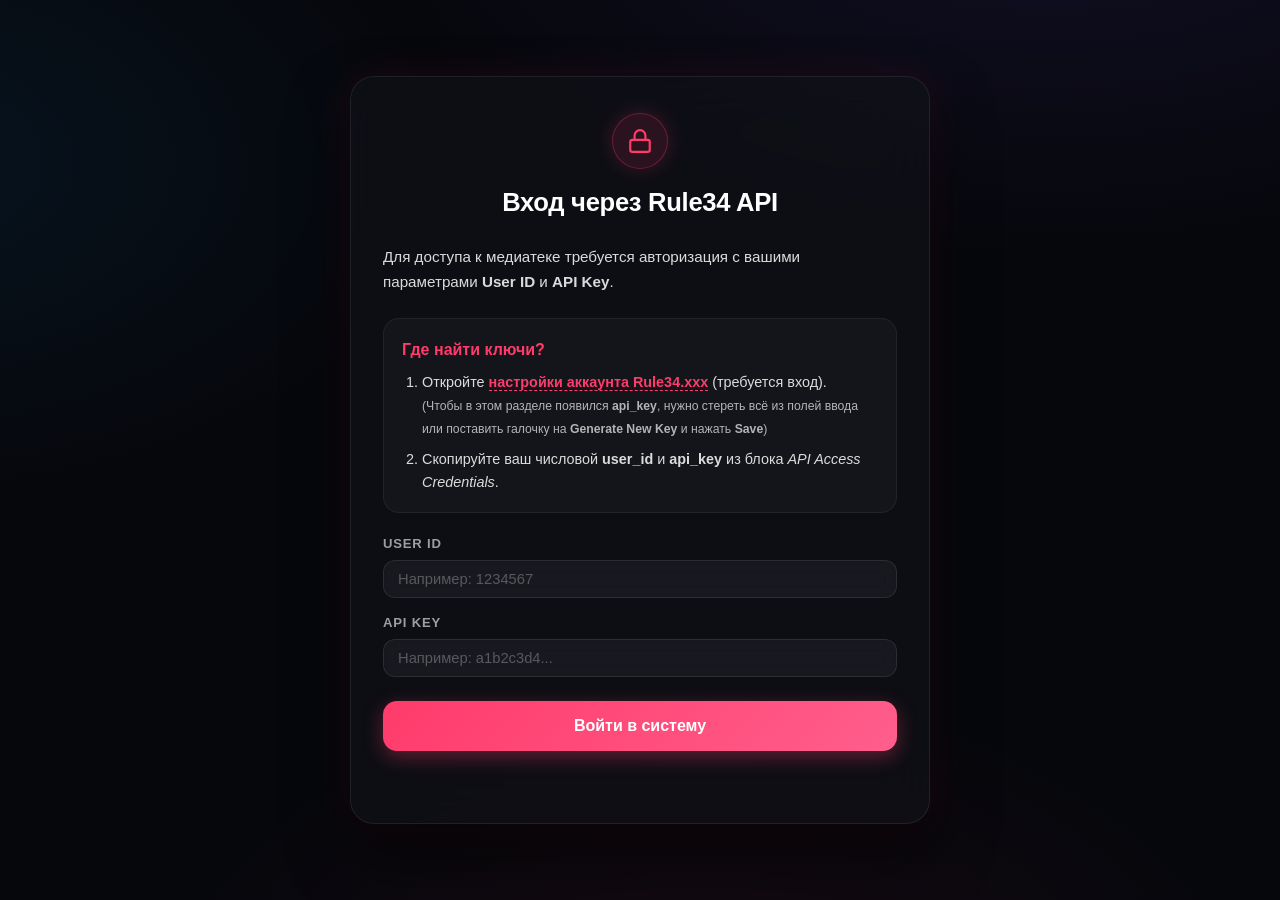
==== commit 8c818789: "Add files via upload" ====
--- a/R34/login.html
+++ b/R34/login.html
@@ -32,7 +32,7 @@
         <ol style="margin: 0; padding-left: 20px; display: flex; flex-direction: column; gap: 8px; font-size: 0.9rem;">
           <li>
             Откройте <a href="https://rule34.xxx/index.php?page=account&s=options" target="_blank" style="color:var(--accent); text-decoration: none; font-weight: 600; border-bottom: 1px dashed var(--accent); transition: all 0.2s;">настройки аккаунта Rule34.xxx</a> (требуется вход). 
-            <br><span style="opacity: 0.8; font-size: 0.85em;">(Чтобы в этом разделе появился <b>api_key</b>, нужно стереть всё из полей ввода и нажать <b>Save</b>)</span>
+            <br><span style="opacity: 0.8; font-size: 0.85em;">(Чтобы в этом разделе появился <b>api_key</b>, нужно стереть всё из полей ввода или поставить галочку на <b>Generate New Key</b> и нажать <b>Save</b>)</span>
           </li>
           <li>
             Скопируйте ваш числовой <b>user_id</b> и <b>api_key</b> из блока <i>API Access Credentials</i>.
@@ -60,4 +60,4 @@
   
   <script type="module" src="static/js/login.js"></script>
 </body>
-</html>
+</html>
--- a/R34/static/css/search.css
+++ b/R34/static/css/search.css
@@ -1109,4 +1109,4 @@
 .tag-modal-card::-webkit-scrollbar-thumb:hover,
 .modal-tag-preview-grid::-webkit-scrollbar-thumb:hover {
   background: var(--accent);
-}
+}
--- a/R34/static/css/gallery.css
+++ b/R34/static/css/gallery.css
@@ -1021,4 +1021,4 @@
 .r34-source-link-btn:hover .r34-link-arrow {
   transform: translate(3px, -3px) scale(1.1);
   color: #fff;
-}
+}
--- a/R34/static/css/adaptive.css
+++ b/R34/static/css/adaptive.css
@@ -458,4 +458,4 @@
   to {
     transform: translate3d(0, 0, 0);
   }
-}
+}
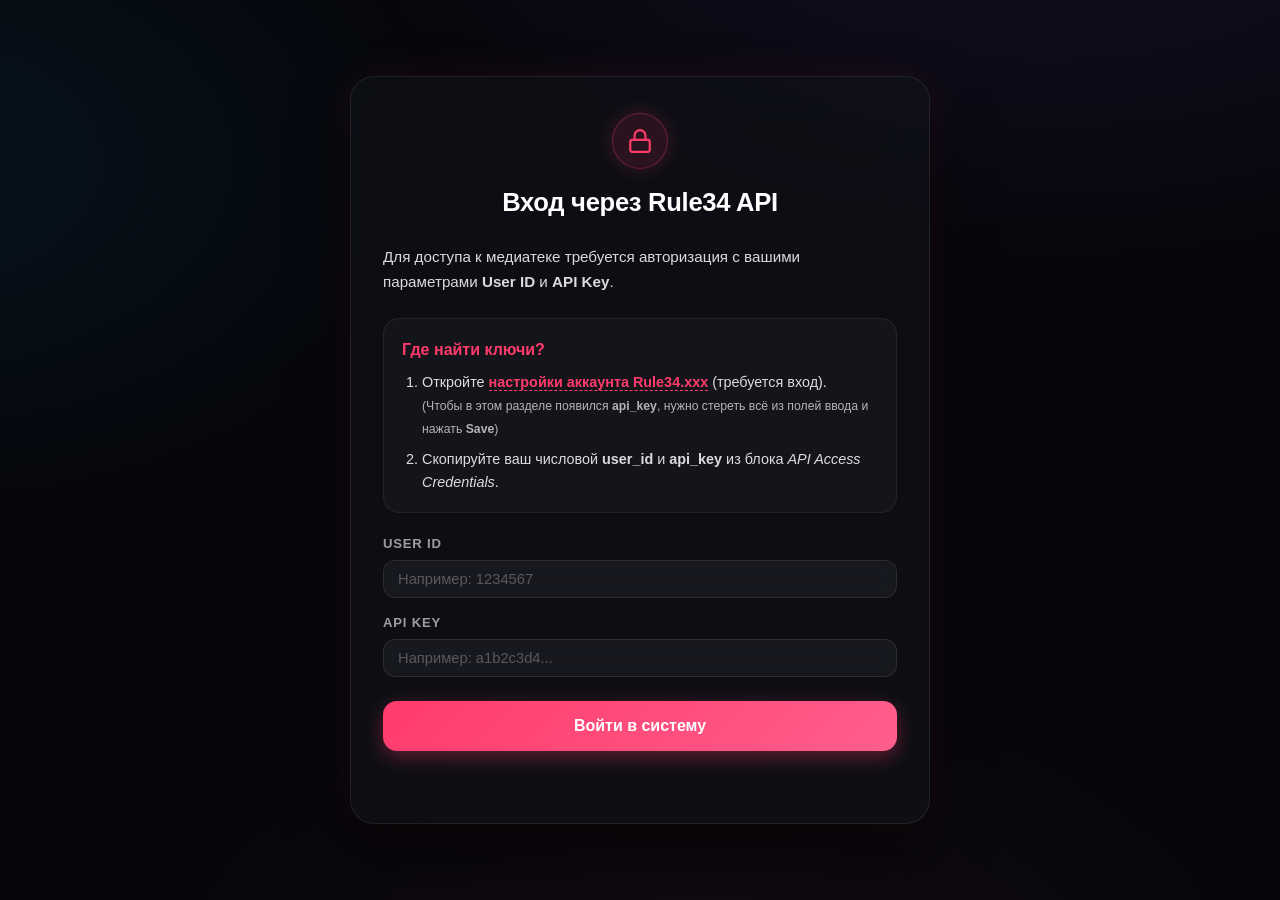
==== commit 42f66245: "Add files via upload" ====
--- a/R34/login.html
+++ b/R34/login.html
@@ -32,7 +32,7 @@
         <ol style="margin: 0; padding-left: 20px; display: flex; flex-direction: column; gap: 8px; font-size: 0.9rem;">
           <li>
             Откройте <a href="https://rule34.xxx/index.php?page=account&s=options" target="_blank" style="color:var(--accent); text-decoration: none; font-weight: 600; border-bottom: 1px dashed var(--accent); transition: all 0.2s;">настройки аккаунта Rule34.xxx</a> (требуется вход). 
-            <br><span style="opacity: 0.8; font-size: 0.85em;">(Чтобы в этом разделе появился <b>api_key</b>, нужно стереть всё из полей ввода или поставить галочку на <b>Generate New Key</b> и нажать <b>Save</b>)</span>
+            <br><span style="opacity: 0.8; font-size: 0.85em;">(Чтобы в этом разделе появился <b>api_key</b>, нужно стереть всё из полей ввода и нажать <b>Save</b>)</span>
           </li>
           <li>
             Скопируйте ваш числовой <b>user_id</b> и <b>api_key</b> из блока <i>API Access Credentials</i>.
--- a/R34/static/css/base.css
+++ b/R34/static/css/base.css
@@ -1,908 +1,920 @@
-/* ============================================================
-   R34 GALLERY — BASE.CSS · GLASS REDESIGN 2026
-   Имена переменных сохранены ради настроек и «Режима разработчика»
-   ============================================================ */
-
-:root {
-  /* ── Палитра (холодный графит) ── */
-  --dark: #06070c;
-  --accent: #ff3b6b;
-  --accent-rgb: 255, 59, 107;
-  --accent-alt: #ff5e8c;
-  --accent-glow: rgba(var(--accent-rgb), 0.35);
-  --light: #f4f6fb;
-  --text-muted: rgba(244, 246, 251, 0.6);
-  --error: #ff5c5c;
-  --success: #34e39a;
-
-  /* ── Градиенты ── */
-  --title-gradient: linear-gradient(120deg, #ffffff 10%, #ccd3e8 55%, var(--accent) 125%);
-  --modal-title-gradient: linear-gradient(120deg, #ffffff, #b9bfd4);
-  --end-title-gradient: linear-gradient(120deg, #ffffff, #9aa0b5);
-
-  /* ── Поверхности ── */
-  --modal-bg: rgba(4, 5, 9, 0.72);
-  --tag-bg: rgba(255, 255, 255, 0.05);
-  --suggestion-bg: rgba(13, 15, 22, 0.94);
-  --glass: rgba(255, 255, 255, 0.05);
-
-  /* ── Система стекла (новые токены) ── */
-  --glass-bg: rgba(255, 255, 255, 0.045);
-  --glass-bg-strong: rgba(255, 255, 255, 0.08);
-  --glass-border: rgba(255, 255, 255, 0.09);
-  --glass-border-strong: rgba(255, 255, 255, 0.18);
-  --glass-blur: 28px;
-  --glass-highlight: inset 0 1px 0 rgba(255, 255, 255, 0.07);
-
-  /* ── Шкала радиусов ── */
-  --radius-xs: 8px;
-  --radius-sm: 12px;
-  --radius-md: 16px;
-  --radius-lg: 22px;
-  --radius-xl: 28px;
-
-  /* ── Геометрия ── */
-  --media-radius: 20px;
-  --media-gap: 24px;
-  --grid-col-width: 300px;
-
-  /* ── Типографика ── */
-  --site-font: 'Inter', -apple-system, BlinkMacSystemFont, 'Segoe UI', Roboto, sans-serif;
-  --base-font-size: 16px;
-
-  /* ── Фон страницы (холодное амбиент-свечение) ── */
-  --body-bg:
-    radial-gradient(1200px 700px at 82% -18%, rgba(122, 92, 255, 0.11), transparent 60%),
-    radial-gradient(1000px 620px at -8% 18%, rgba(0, 170, 255, 0.08), transparent 55%),
-    radial-gradient(900px 560px at 55% 115%, rgba(var(--accent-rgb), 0.07), transparent 62%),
-    #06070c;
-
-  /* ── Hover-эффекты карточек ── */
-  --hover-transform: translateY(-6px);
-  --hover-border-color: rgba(var(--accent-rgb), 0.45);
-  --hover-box-shadow:
-    0 24px 48px rgba(0, 0, 0, 0.45),
-    0 0 0 1px rgba(var(--accent-rgb), 0.35),
-    0 0 32px rgba(var(--accent-rgb), 0.12);
-
-  /* ── Карточки (стеклянные по умолчанию) ── */
-  --card-bg-opacity: 0.55;
-  --card-bg-blur: 14px;
-  --container-max-width: 900px;
-  --gallery-max-width: 1400px;
-  --scrollbar-width: 8px;
-  --scrollbar-thumb-color: rgba(255, 255, 255, 0.14);
-  --card-tags-display: flex;
-  --card-border-width: 1px;
-  --card-border-color: rgba(255, 255, 255, 0.08);
-  --card-transition-speed: 0.3s;
-  --tag-font-size: 11px;
-  --header-bg: rgba(10, 12, 18, 0.45);
-  --header-backdrop-filter: blur(24px) saturate(1.4);
-
-  /* ── Внутренние токены ── */
-  --ease: cubic-bezier(0.16, 1, 0.3, 1);
-  --ease-bounce: cubic-bezier(0.34, 1.56, 0.64, 1);
-  --shadow-sm: 0 2px 10px rgba(0, 0, 0, 0.35);
-  --shadow-md: 0 12px 32px rgba(0, 0, 0, 0.45);
-  --shadow-lg: 0 32px 70px rgba(0, 0, 0, 0.55);
-  --focus-ring: 0 0 0 3px rgba(var(--accent-rgb), 0.22);
-
-  /* ── Адаптивные цвета текста (вычисляются в JS на основе WCAG & YIQ) ── */
-  --btn-primary-color: #ffffff;
-  --btn-secondary-color: #ffffff;
-  --tag-text-color: #ffffff;
-  --card-text-color: #ffffff;
-  --card-text-muted: rgba(255, 255, 255, 0.72);
-  --modal-text-color: #ffffff;
-  --modal-text-muted: rgba(255, 255, 255, 0.72);
-  --suggestion-text-color: #ffffff;
-  --adaptive-text-main: #ffffff; /* Для текстов на общем фоне или в инпутах/модалках */
-  --adaptive-text-muted: rgba(255, 255, 255, 0.72);
-}
-
-/* Применяем адаптивный цвет к основным кнопкам */
-.r34-btn-primary, 
-.confirm-btn, 
-.app-mode-btn.active,
-#toggleExpertBtn {
-  color: var(--btn-primary-color, #fff) !important;
-}
-
-/* Применяем адаптивный цвет к вторичным кнопкам */
-.r34-btn-secondary,
-.apply-expert-btn {
-  color: var(--btn-secondary-color, #fff) !important;
-}
-
-/* ============================================================
-   RESET
-   ============================================================ */
-*,
-*::before,
-*::after {
-  box-sizing: border-box;
-  margin: 0;
-  padding: 0;
-}
-
-html {
-  font-size: var(--base-font-size, 16px);
-  scroll-behavior: smooth;
-  -webkit-text-size-adjust: 100%;
-}
-
-html, body {
-  min-height: 100vh;
-}
-
-body {
-  font-family: var(--site-font);
-  background: var(--body-bg);
-  background-attachment: fixed;
-  color: var(--adaptive-text-main, var(--light));
-  line-height: 1.5;
-  overflow-x: hidden;
-  -webkit-font-smoothing: antialiased;
-  -moz-osx-font-smoothing: grayscale;
-}
-
-.settings-label {
-  color: var(--adaptive-text-main, var(--light));
-  font-weight: 600;
-  font-size: 0.9rem;
-}
-
-.settings-section-title {
-  color: var(--adaptive-text-main, var(--light));
-  opacity: 0.9;
-  font-weight: 700;
-  display: flex;
-  align-items: center;
-  gap: 10px;
-  font-size: 1.1rem;
-}
-
-button {
-  font-family: inherit;
-}
-
-img, video, svg {
-  display: block;
-  max-width: 100%;
-}
-
-::selection {
-  background: rgba(255, 59, 107, 0.4);
-  color: #fff;
-}
-
-:focus-visible {
-  outline: none;
-  box-shadow: none;
-}
-
-input:focus, textarea:focus, select:focus, button:focus,
-.r34-input:focus, .r34-input-mini:focus, .r34-search-input:focus, .r34-search-row:focus-within {
-  outline: none !important;
-  box-shadow: none !important;
-  border-color: var(--accent);
-}
-
-/* ============================================================
-   SCROLLBAR
-   ============================================================ */
-::-webkit-scrollbar {
-  width: var(--scrollbar-width, 8px);
-  height: var(--scrollbar-width, 8px);
-}
-
-::-webkit-scrollbar-track {
-  background: transparent;
-}
-
-::-webkit-scrollbar-thumb {
-  background: var(--scrollbar-thumb-color, rgba(255, 255, 255, 0.14));
-  border-radius: 99px;
-  transition: background 0.2s ease;
-}
-
-::-webkit-scrollbar-thumb:hover {
-  background: var(--accent);
-}
-
-/* ============================================================
-   TYPOGRAPHY
-   ============================================================ */
-h1 {
-  display: flex;
-  flex-wrap: wrap;
-  align-items: center;
-  justify-content: center;
-  width: 100%;
-  padding: 0 20px;
-  margin: 44px auto 26px;
-  text-align: center;
-  font-size: clamp(1.9rem, 4.5vw, 2.9rem);
-  font-weight: 800;
-  letter-spacing: -0.035em;
-  line-height: 1.1;
-  word-break: break-word;
-  background: var(--title-gradient);
-  -webkit-background-clip: text;
-  background-clip: text;
-  -webkit-text-fill-color: transparent;
-  color: transparent;
-  filter: drop-shadow(0 10px 30px rgba(var(--accent-rgb), 0.16));
-  animation: fadeInDown 0.8s var(--ease);
-}
-
-/* ============================================================
-   KEYFRAMES
-   ============================================================ */
-@keyframes fadeInDown {
-  from { opacity: 0; transform: translateY(-24px); }
-  to   { opacity: 1; transform: translateY(0); }
-}
-
-@keyframes fadeInUp {
-  from { opacity: 0; transform: translateY(24px); }
-  to   { opacity: 1; transform: translateY(0); }
-}
-
-@keyframes fadeIn {
-  from { opacity: 0; }
-  to   { opacity: 1; }
-}
-
-@keyframes scaleUp {
-  to { transform: scale(1); }
-}
-
-@keyframes zoomIn {
-  from { transform: scale(0.92); opacity: 0; }
-  to   { transform: scale(1); opacity: 1; }
-}
-
-@keyframes spin {
-  0%   { transform: rotate(0deg); }
-  100% { transform: rotate(360deg); }
-}
-
-@keyframes errorShake {
-  10%, 90%      { transform: translateX(-2px); }
-  20%, 80%      { transform: translateX(4px); }
-  30%, 50%, 70% { transform: translateX(-6px); }
-  40%, 60%      { transform: translateX(6px); }
-}
-
-/* ============================================================
-   APP MODE TABS (Галерея / Избранное / Настройки)
-   ============================================================ */
-.app-mode-tabs {
-  display: flex;
-  align-items: center;
-  gap: 6px;
-  width: calc(100% - 32px);
-  max-width: 440px;
-  margin: 28px auto 18px;
-  padding: 6px;
-  background: var(--glass-bg);
-  border: 1px solid var(--glass-border);
-  border-radius: var(--radius-md);
-  backdrop-filter: blur(var(--glass-blur)) saturate(1.4);
-  -webkit-backdrop-filter: blur(var(--glass-blur)) saturate(1.4);
-  box-shadow: var(--shadow-md), var(--glass-highlight);
-  animation: fadeInDown 0.7s var(--ease);
-}
-
-.app-mode-btn {
-  flex: 1;
-  display: flex;
-  align-items: center;
-  justify-content: center;
-  gap: 8px;
-  padding: 11px 18px;
-  border: none;
-  border-radius: var(--radius-sm);
-  background: transparent;
-  color: rgba(255, 255, 255, 0.55);
-  font-size: 0.92rem;
-  font-weight: 600;
-  cursor: pointer;
-  transition: all 0.2s var(--ease);
-}
-
-.app-mode-btn svg {
-  width: 18px;
-  height: 18px;
-  flex-shrink: 0;
-  stroke: currentColor;
-  stroke-width: 2;
-  fill: none;
-}
-
-.app-mode-btn:hover {
-  color: #fff;
-  background: rgba(255, 255, 255, 0.06);
-}
-
-.app-mode-btn.active {
-  background: var(--accent);
-  color: var(--btn-primary-color, #fff);
-  box-shadow: 0 4px 12px var(--accent-glow);
-}
-
-/* ============================================================
-   TAG MODAL («Хотите убрать эти тэги?») — GLASS
-   ============================================================ */
-.tag-modal {
-  display: none;
-  position: fixed;
-  inset: 0;
-  z-index: 99999;
-  align-items: center;
-  justify-content: center;
-  padding: 20px;
-  background: var(--modal-bg);
-  backdrop-filter: blur(16px);
-  -webkit-backdrop-filter: blur(16px);
-  animation: fadeIn 0.25s var(--ease);
-}
-
-.tag-modal-card {
-  width: 92%;
-  max-width: 820px;
-  max-height: 88vh;
-  overflow-y: auto;
-  padding: 36px 36px 32px;
-  background: rgba(13, 15, 22, 0.66);
-  border: 1px solid var(--glass-border-strong);
-  border-radius: var(--radius-xl);
-  backdrop-filter: blur(36px) saturate(1.5);
-  -webkit-backdrop-filter: blur(36px) saturate(1.5);
-  box-shadow: var(--shadow-lg), var(--glass-highlight);
-  color: var(--light);
-  text-align: center;
-  transform: scale(0.95);
-  animation: scaleUp 0.35s var(--ease) forwards;
-}
-
-.tag-modal-card h2 {
-  margin-bottom: 18px;
-  font-size: 1.45rem;
-  font-weight: 700;
-  letter-spacing: -0.02em;
-  background: var(--modal-title-gradient);
-  -webkit-background-clip: text;
-  background-clip: text;
-  -webkit-text-fill-color: transparent;
-}
-
-.modal-tags-list {
-  display: flex;
-  flex-wrap: wrap;
-  justify-content: center;
-  gap: 8px;
-  max-height: 160px;
-  overflow-y: auto;
-  margin: 20px 0;
-  padding: 4px;
-}
-
-.modal-tags-list .tag.selected {
-  background: rgba(var(--accent-rgb), 0.2) !important;
-  border: 1px solid var(--accent) !important;
-  color: #fff !important;
-  box-shadow: 0 0 14px rgba(var(--accent-rgb), 0.3);
-}
-
-.modal-tags-list .tag.inactive.selected {
-  background: rgba(255, 255, 255, 0.05) !important;
-  border: 1px dashed rgba(255, 255, 255, 0.28) !important;
-  color: rgba(255, 255, 255, 0.5) !important;
-  box-shadow: none !important;
-}
-
-.tag-status-icon {
-  display: inline-flex;
-  align-items: center;
-  justify-content: center;
-  margin-right: 6px;
-  font-size: 0.8em;
-  transition: transform 0.2s var(--ease);
-}
-
-.tag:hover .tag-status-icon {
-  transform: scale(1.15);
-}
-
-/* Превью выбранного тега */
-.modal-tag-preview {
-  width: 100%;
-  margin-top: 16px;
-  padding-top: 16px;
-  border-top: 1px solid rgba(255, 255, 255, 0.08);
-}
-
-.modal-tag-preview .preview-title {
-  margin-bottom: 12px;
-  text-align: center;
-  font-size: 0.76rem;
-  font-weight: 700;
-  letter-spacing: 0.12em;
-  text-transform: uppercase;
-  color: rgba(255, 255, 255, 0.42);
-}
-
-.modal-tag-preview-grid {
-  display: flex;
-  gap: 12px;
-  width: 100%;
-  padding: 10px 6px;
-  overflow-x: auto;
-  scroll-behavior: smooth;
-  -webkit-overflow-scrolling: touch;
-  cursor: grab;
-}
-
-.modal-tag-preview-grid:active {
-  cursor: grabbing;
-}
-
-.modal-tag-preview-grid::-webkit-scrollbar {
-  height: 6px;
-}
-
-.modal-tag-preview-grid::-webkit-scrollbar-thumb {
-  background: rgba(var(--accent-rgb), 0.55);
-  border-radius: 99px;
-}
-
-.modal-preview-img {
-  flex-shrink: 0;
-  width: 120px;
-  height: 120px;
-  object-fit: cover;
-  border-radius: var(--radius-sm);
-  border: 1px solid var(--glass-border);
-  background: rgba(255, 255, 255, 0.02);
-  box-shadow: var(--shadow-sm);
-  transition: border-color 0.2s ease, transform 0.2s var(--ease);
-}
-
-.modal-preview-img:hover {
-  border-color: var(--accent);
-  transform: translateY(-2px);
-}
-
-/* Кнопки модалки */
-.modal-actions {
-  display: flex;
-  justify-content: center;
-  gap: 12px;
-  margin-top: 24px;
-}
-
-.modal-btn {
-  flex: 1;
-  padding: 13px 24px;
-  border: none;
-  border-radius: var(--radius-sm);
-  font-size: 0.98rem;
-  font-weight: 600;
-  cursor: pointer;
-  transition: all 0.2s var(--ease);
-}
-
-.keep-btn {
-  background: var(--glass-bg-strong);
-  border: 1px solid var(--glass-border);
-  color: var(--light);
-  backdrop-filter: blur(10px);
-  -webkit-backdrop-filter: blur(10px);
-}
-
-.keep-btn:hover {
-  background: rgba(255, 255, 255, 0.13);
-  border-color: var(--glass-border-strong);
-  transform: translateY(-1px);
-}
-
-.confirm-btn {
-  background: linear-gradient(135deg, var(--accent) 0%, var(--accent-alt) 100%);
-  color: var(--btn-primary-color, #fff);
-  box-shadow: 0 8px 22px rgba(var(--accent-rgb), 0.32);
-}
-
-.confirm-btn:hover {
-  box-shadow: 0 12px 30px rgba(var(--accent-rgb), 0.48);
-  transform: translateY(-1px);
-}
-
-.confirm-btn:active,
-.keep-btn:active {
-  transform: translateY(1px);
-}
-
-/* ============================================================
-   PREVIEW ZOOM OVERLAY
-   ============================================================ */
-.preview-zoom-overlay {
-  position: fixed;
-  inset: 0;
-  z-index: 100005;
-  display: none;
-  align-items: center;
-  justify-content: center;
-  background: rgba(4, 5, 9, 0.9);
-  backdrop-filter: blur(14px);
-  -webkit-backdrop-filter: blur(14px);
-}
-
-.preview-zoom-content {
-  display: flex;
-  flex-direction: column;
-  align-items: center;
-  max-width: 95vw;
-  padding: 16px;
-  background: rgba(13, 15, 22, 0.75);
-  border: 1px solid var(--glass-border);
-  border-radius: var(--radius-md);
-  backdrop-filter: blur(24px);
-  -webkit-backdrop-filter: blur(24px);
-  box-shadow: var(--shadow-lg), var(--glass-highlight);
-  animation: zoomIn 0.25s var(--ease-bounce);
-}
-
-.preview-zoom-info {
-  width: 100%;
-}
-
-/* ============================================================
-   FORMS — INPUTS (glass)
-   ============================================================ */
-.r34-input {
-  width: 100%;
-  padding: 10px 14px;
-  background: rgba(255, 255, 255, 0.04);
-  border: 1px solid var(--glass-border);
-  border-radius: var(--radius-sm);
-  color: var(--adaptive-text-main, #fff);
-  font-size: 0.92rem;
-  font-family: inherit;
-  outline: none;
-  backdrop-filter: blur(8px);
-  -webkit-backdrop-filter: blur(8px);
-  transition: border-color 0.2s ease, box-shadow 0.2s ease, background 0.2s ease;
-}
-
-.r34-input:hover {
-  border-color: rgba(255, 255, 255, 0.18);
-}
-
-.r34-input:focus {
-  border-color: var(--accent);
-  box-shadow: 0 0 0 2px rgba(var(--accent-rgb), 0.15);
-  background: rgba(255, 255, 255, 0.06);
-}
-
-.r34-input::placeholder {
-  color: rgba(255, 255, 255, 0.28);
-}
-
-.r34-input-mini {
-  padding: 6px 10px;
-  background: rgba(255, 255, 255, 0.04);
-  border: 1px solid var(--glass-border);
-  border-radius: var(--radius-xs);
-  color: var(--adaptive-text-main, #fff);
-  font-size: 0.85rem;
-  font-family: inherit;
-  outline: none;
-  transition: all 0.2s ease;
-}
-
-.r34-input-mini:hover {
-  border-color: rgba(255, 255, 255, 0.18);
-}
-
-.r34-input-mini:focus {
-  border-color: var(--accent);
-  box-shadow: 0 0 0 2px rgba(var(--accent-rgb), 0.2);
-  background: rgba(255, 255, 255, 0.06);
-}
-
-/* ============================================================
-   FORMS — SELECT (glass)
-   ============================================================ */
-.r34-select {
-  padding: 9px 38px 9px 16px;
-  background-color: rgba(255, 255, 255, 0.04);
-  background-image: url("data:image/svg+xml,%3Csvg xmlns='http://www.w3.org/2000/svg' width='12' height='12' viewBox='0 0 24 24' fill='none' stroke='%23ffffff' stroke-width='2.5' stroke-linecap='round' stroke-linejoin='round'%3E%3Cpath d='m6 9 6 6 6-6'/%3E%3C/svg%3E");
-  background-repeat: no-repeat;
-  background-position: right 14px center;
-  border: 1px solid var(--glass-border);
-  border-radius: var(--radius-sm);
-  color: var(--adaptive-text-main, var(--light));
-  font-size: 0.92rem;
-  font-weight: 500;
-  font-family: inherit;
-  outline: none;
-  cursor: pointer;
-  appearance: none;
-  -webkit-appearance: none;
-  backdrop-filter: blur(8px);
-  -webkit-backdrop-filter: blur(8px);
-  transition: all 0.2s ease;
-}
-
-.r34-select:hover {
-  background-color: rgba(255, 255, 255, 0.07);
-  border-color: rgba(var(--accent-rgb), 0.35);
-}
-
-.r34-select:focus {
-  border-color: var(--accent);
-  box-shadow: 0 0 0 2px rgba(var(--accent-rgb), 0.15);
-}
-
-.r34-select option {
-  background: #10121a;
-  color: #fff;
-  padding: 12px;
-}
-
-/* ============================================================
-   FORMS — RANGE (премиальные слайдеры)
-   ============================================================ */
-input[type="range"] {
-  -webkit-appearance: none;
-  appearance: none;
-  height: 6px;
-  background: rgba(255, 255, 255, 0.1);
-  border-radius: 99px;
-  outline: none;
-  cursor: pointer;
-  transition: background 0.2s ease;
-}
-
-input[type="range"]:hover {
-  background: rgba(255, 255, 255, 0.17);
-}
-
-/* Прозрачный трек — даёт точную центровку бегунка,
-   а заполнение прогресса (inline-background от JS) остаётся видимым */
-input[type="range"]::-webkit-slider-runnable-track {
-  height: 6px;
-  background: transparent;
-  border-radius: 99px;
-}
-
-input[type="range"]::-moz-range-track {
-  height: 6px;
-  background: transparent;
-  border: none;
-  border-radius: 99px;
-}
-
-input[type="range"]::-webkit-slider-thumb {
-  -webkit-appearance: none;
-  appearance: none;
-  width: 18px;
-  height: 18px;
-  margin-top: -6px; /* (6 - 18) / 2 — идеальная центровка */
-  border-radius: 50%;
-  background: linear-gradient(135deg, var(--accent) 0%, var(--accent-alt, #ff5e8c) 100%);
-  border: 2px solid rgba(255, 255, 255, 0.9);
-  box-shadow: 0 2px 8px rgba(0, 0, 0, 0.45), 0 0 10px var(--accent-glow);
-  cursor: grab;
-  transition: transform 0.15s ease, box-shadow 0.15s ease;
-}
-
-input[type="range"]:hover::-webkit-slider-thumb {
-  transform: scale(1.15);
-  box-shadow: 0 2px 10px rgba(0, 0, 0, 0.5), 0 0 16px var(--accent-glow);
-}
-
-input[type="range"]:active::-webkit-slider-thumb {
-  cursor: grabbing;
-  transform: scale(1.05);
-}
-
-input[type="range"]::-moz-range-thumb {
-  width: 14px;
-  height: 14px;
-  border-radius: 50%;
-  background: linear-gradient(135deg, var(--accent) 0%, var(--accent-alt, #ff5e8c) 100%);
-  border: 2px solid rgba(255, 255, 255, 0.9);
-  box-shadow: 0 2px 8px rgba(0, 0, 0, 0.45), 0 0 10px var(--accent-glow);
-  cursor: grab;
-}
-
-input[type="range"]:focus-visible {
-  box-shadow: var(--focus-ring);
-}
-
-/* ============================================================
-   BUTTONS (glass)
-   ============================================================ */
-.r34-btn-secondary {
-  display: inline-flex;
-  align-items: center;
-  justify-content: center;
-  gap: 6px;
-  height: 38px;
-  padding: 8px 16px;
-  background: var(--glass-bg-strong);
-  border: 1px solid var(--glass-border);
-  border-radius: var(--radius-sm);
-  color: var(--btn-secondary-color, #fff);
-  font-size: 0.88rem;
-  font-weight: 600;
-  cursor: pointer;
-  backdrop-filter: blur(10px);
-  -webkit-backdrop-filter: blur(10px);
-  transition: all 0.2s var(--ease);
-}
-
-.r34-btn-secondary svg {
-  width: 16px;
-  height: 16px;
-  flex-shrink: 0;
-}
-
-.r34-btn-secondary:hover {
-  background: rgba(255, 255, 255, 0.13);
-  border-color: var(--glass-border-strong);
-  transform: translateY(-1px);
-}
-
-.r34-btn-secondary:active {
-  transform: translateY(0) scale(0.98);
-}
-
-.r34-btn-danger {
-  display: inline-flex;
-  align-items: center;
-  justify-content: center;
-  padding: 11px 18px;
-  background: rgba(255, 92, 92, 0.1);
-  border: 1px solid rgba(255, 92, 92, 0.3);
-  border-radius: var(--radius-sm);
-  color: #ff7070;
-  font-size: 0.88rem;
-  font-weight: 700;
-  letter-spacing: 0.04em;
-  text-transform: uppercase;
-  cursor: pointer;
-  transition: all 0.2s var(--ease);
-}
-
-.r34-btn-danger:hover {
-  background: var(--error);
-  border-color: var(--error);
-  color: #fff;
-  box-shadow: 0 10px 24px rgba(255, 92, 92, 0.35);
-  transform: translateY(-1px);
-}
-
-/* ============================================================
-   TOGGLE SWITCH (glass)
-   ============================================================ */
-.r34-toggle-switch {
-  position: relative;
-  display: inline-block;
-  flex-shrink: 0;
-  width: 46px;
-  height: 26px;
-}
-
-.r34-toggle-switch input {
-  width: 0;
-  height: 0;
-  opacity: 0;
-}
-
-.r34-slider {
-  position: absolute;
-  inset: 0;
-  background: rgba(255, 255, 255, 0.08);
-  border: 1px solid var(--glass-border);
-  border-radius: 99px;
-  cursor: pointer;
-  backdrop-filter: blur(6px);
-  -webkit-backdrop-filter: blur(6px);
-  transition: all 0.3s var(--ease);
-}
-
-.r34-slider:before {
-  content: "";
-  position: absolute;
-  top: 50%;
-  left: 4px;
-  width: 18px;
-  height: 18px;
-  background: #fff;
-  border-radius: 50%;
-  box-shadow: 0 2px 5px rgba(0, 0, 0, 0.35);
-  transform: translateY(-50%);
-  transition: all 0.3s var(--ease);
-}
-
-.r34-toggle-switch input:checked + .r34-slider {
-  background: var(--accent);
-  border-color: var(--accent);
-  box-shadow: 0 0 16px var(--accent-glow);
-}
-
-.r34-toggle-switch input:checked + .r34-slider:before {
-  left: calc(100% - 22px);
-}
-
-.r34-toggle-switch input:focus-visible + .r34-slider {
-  box-shadow: var(--focus-ring);
-}
-
-/* ============================================================
-   LOADER & ERROR
-   ============================================================ */
-.loader {
-  display: none;
-  width: 46px;
-  height: 46px;
-  margin: 44px auto;
-  border: 3px solid rgba(255, 255, 255, 0.07);
-  border-top-color: var(--accent);
-  border-radius: 50%;
-  animation: spin 0.9s linear infinite;
-}
-
-.error {
-  display: none;
-  max-width: 620px;
-  margin: 24px auto;
-  padding: 15px 22px;
-  background: rgba(255, 92, 92, 0.08);
-  border: 1px solid rgba(255, 92, 92, 0.28);
-  border-radius: var(--radius-md);
-  backdrop-filter: blur(12px);
-  -webkit-backdrop-filter: blur(12px);
-  color: var(--error);
-  font-size: 1rem;
-  font-weight: 500;
-  text-align: center;
-  animation: errorShake 0.5s var(--ease);
-}
-
-.error.active {
-  display: block;
-}
-
-/* ============================================================
-   UTILITIES & ACCESSIBILITY
-   ============================================================ */
-.sr-only {
-  position: absolute;
-  width: 1px;
-  height: 1px;
-  padding: 0;
-  margin: -1px;
-  overflow: hidden;
-  clip: rect(0, 0, 0, 0);
-  white-space: nowrap;
-  border: 0;
-}
-
-@media (prefers-reduced-motion: reduce) {
-  *,
-  *::before,
-  *::after {
-    animation-duration: 0.01ms !important;
-    animation-iteration-count: 1 !important;
-    transition-duration: 0.01ms !important;
-    scroll-behavior: auto !important;
-  }
-}
-
+/* ============================================================
+   R34 GALLERY — BASE.CSS · GLASS REDESIGN 2026
+   Имена переменных сохранены ради настроек и «Режима разработчика»
+   ============================================================ */
+
+:root {
+  /* ── Палитра (холодный графит) ── */
+  --dark: #06070c;
+  --accent: #ff3b6b;
+  --accent-rgb: 255, 59, 107;
+  --accent-alt: #ff5e8c;
+  --accent-glow: rgba(var(--accent-rgb), 0.35);
+  --light: #f4f6fb;
+  --text-muted: rgba(244, 246, 251, 0.6);
+  --error: #ff5c5c;
+  --success: #34e39a;
+
+  /* ── Градиенты ── */
+  --title-gradient: linear-gradient(120deg, #ffffff 10%, #ccd3e8 55%, var(--accent) 125%);
+  --modal-title-gradient: linear-gradient(120deg, #ffffff, #b9bfd4);
+  --end-title-gradient: linear-gradient(120deg, #ffffff, #9aa0b5);
+
+  /* ── Поверхности ── */
+  --modal-bg: rgba(4, 5, 9, 0.72);
+  --tag-bg: rgba(255, 255, 255, 0.05);
+  --suggestion-bg: rgba(13, 15, 22, 0.94);
+  --glass: rgba(255, 255, 255, 0.05);
+
+  /* ── Система стекла (новые токены) ── */
+  --glass-bg: rgba(255, 255, 255, 0.045);
+  --glass-bg-strong: rgba(255, 255, 255, 0.08);
+  --glass-border: rgba(255, 255, 255, 0.09);
+  --glass-border-strong: rgba(255, 255, 255, 0.18);
+  --glass-blur: 28px;
+  --glass-highlight: inset 0 1px 0 rgba(255, 255, 255, 0.07);
+
+  /* ── Шкала радиусов ── */
+  --radius-xs: 8px;
+  --radius-sm: 12px;
+  --radius-md: 16px;
+  --radius-lg: 22px;
+  --radius-xl: 28px;
+
+  /* ── Геометрия ── */
+  --media-radius: 20px;
+  --media-gap: 24px;
+  --grid-col-width: 300px;
+
+  /* ── Типографика ── */
+  --site-font: 'Inter', -apple-system, BlinkMacSystemFont, 'Segoe UI', Roboto, sans-serif;
+  --base-font-size: 16px;
+
+  /* ── Фон страницы (холодное амбиент-свечение) ── */
+  --body-bg:
+    radial-gradient(1200px 700px at 82% -18%, rgba(122, 92, 255, 0.11), transparent 60%),
+    radial-gradient(1000px 620px at -8% 18%, rgba(0, 170, 255, 0.08), transparent 55%),
+    radial-gradient(900px 560px at 55% 115%, rgba(var(--accent-rgb), 0.07), transparent 62%),
+    #06070c;
+
+  /* ── Hover-эффекты карточек ── */
+  --hover-transform: translateY(-6px);
+  --hover-border-color: rgba(var(--accent-rgb), 0.45);
+  --hover-box-shadow:
+    0 24px 48px rgba(0, 0, 0, 0.45),
+    0 0 0 1px rgba(var(--accent-rgb), 0.35),
+    0 0 32px rgba(var(--accent-rgb), 0.12);
+
+  /* ── Карточки (стеклянные по умолчанию) ── */
+  --card-bg-opacity: 0.55;
+  --card-bg-blur: 14px;
+  --container-max-width: 900px;
+  --gallery-max-width: 1400px;
+  --scrollbar-width: 8px;
+  --scrollbar-thumb-color: rgba(255, 255, 255, 0.14);
+  --card-tags-display: flex;
+  --card-border-width: 1px;
+  --card-border-color: rgba(255, 255, 255, 0.08);
+  --card-transition-speed: 0.3s;
+  --tag-font-size: 11px;
+  --header-bg: rgba(10, 12, 18, 0.45);
+  --header-backdrop-filter: blur(24px) saturate(1.4);
+
+  /* ── Внутренние токены ── */
+  --ease: cubic-bezier(0.16, 1, 0.3, 1);
+  --ease-bounce: cubic-bezier(0.34, 1.56, 0.64, 1);
+  --shadow-sm: 0 2px 10px rgba(0, 0, 0, 0.35);
+  --shadow-md: 0 12px 32px rgba(0, 0, 0, 0.45);
+  --shadow-lg: 0 32px 70px rgba(0, 0, 0, 0.55);
+  --focus-ring: 0 0 0 3px rgba(var(--accent-rgb), 0.22);
+
+  /* ── Адаптивные цвета текста (вычисляются в JS на основе WCAG & YIQ) ── */
+  --btn-primary-color: #ffffff;
+  --btn-secondary-color: #ffffff;
+  --tag-text-color: #ffffff;
+  --card-text-color: #ffffff;
+  --card-text-muted: rgba(255, 255, 255, 0.72);
+  --modal-text-color: #ffffff;
+  --modal-text-muted: rgba(255, 255, 255, 0.72);
+  --suggestion-text-color: #ffffff;
+  --adaptive-text-main: #ffffff; /* Для текстов на общем фоне или в инпутах/модалках */
+  --adaptive-text-muted: rgba(255, 255, 255, 0.72);
+}
+
+/* Применяем адаптивный цвет к основным кнопкам */
+.r34-btn-primary, 
+.confirm-btn, 
+.app-mode-btn.active,
+#toggleExpertBtn {
+  color: var(--btn-primary-color, #fff) !important;
+}
+
+/* Применяем адаптивный цвет к вторичным кнопкам */
+.r34-btn-secondary,
+.apply-expert-btn {
+  color: var(--btn-secondary-color, #fff) !important;
+}
+
+/* ============================================================
+   RESET & OPTIMIZATIONS
+   ============================================================ */
+*,
+*::before,
+*::after {
+  box-sizing: border-box;
+  margin: 0;
+  padding: 0;
+  -webkit-tap-highlight-color: transparent;
+}
+
+html {
+  font-size: var(--base-font-size, 16px);
+  scroll-behavior: smooth;
+  -webkit-text-size-adjust: 100%;
+}
+
+html, body {
+  min-height: 100vh;
+}
+
+body {
+  font-family: var(--site-font);
+  background: var(--body-bg);
+  background-attachment: fixed;
+  color: var(--adaptive-text-main, var(--light));
+  line-height: 1.5;
+  overflow-x: hidden;
+  -webkit-font-smoothing: antialiased;
+  -moz-osx-font-smoothing: grayscale;
+  text-rendering: optimizeLegibility;
+}
+
+.settings-label {
+  color: var(--adaptive-text-main, var(--light));
+  font-weight: 600;
+  font-size: 0.9rem;
+}
+
+.settings-section-title {
+  color: var(--adaptive-text-main, var(--light));
+  opacity: 0.9;
+  font-weight: 700;
+  display: flex;
+  align-items: center;
+  gap: 10px;
+  font-size: 1.1rem;
+}
+
+button {
+  font-family: inherit;
+}
+
+img, video, svg {
+  display: block;
+  max-width: 100%;
+}
+
+::selection {
+  background: rgba(255, 59, 107, 0.4);
+  color: #fff;
+}
+
+:focus-visible {
+  outline: none;
+  box-shadow: none;
+}
+
+input:focus, textarea:focus, select:focus, button:focus,
+.r34-input:focus, .r34-input-mini:focus, .r34-search-input:focus, .r34-search-row:focus-within {
+  outline: none !important;
+  box-shadow: none !important;
+  border-color: var(--accent);
+}
+
+/* ============================================================
+   SCROLLBAR
+   ============================================================ */
+::-webkit-scrollbar {
+  width: var(--scrollbar-width, 8px);
+  height: var(--scrollbar-width, 8px);
+}
+
+::-webkit-scrollbar-track {
+  background: transparent;
+}
+
+::-webkit-scrollbar-thumb {
+  background: var(--scrollbar-thumb-color, rgba(255, 255, 255, 0.14));
+  border-radius: 99px;
+  transition: background 0.2s ease;
+}
+
+::-webkit-scrollbar-thumb:hover {
+  background: var(--accent);
+}
+
+/* ============================================================
+   TYPOGRAPHY
+   ============================================================ */
+h1 {
+  display: flex;
+  flex-wrap: wrap;
+  align-items: center;
+  justify-content: center;
+  width: 100%;
+  padding: 0 20px;
+  margin: 44px auto 26px;
+  text-align: center;
+  font-size: clamp(1.9rem, 4.5vw, 2.9rem);
+  font-weight: 800;
+  letter-spacing: -0.035em;
+  line-height: 1.1;
+  word-break: break-word;
+  background: var(--title-gradient);
+  -webkit-background-clip: text;
+  background-clip: text;
+  -webkit-text-fill-color: transparent;
+  color: transparent;
+  filter: drop-shadow(0 10px 30px rgba(var(--accent-rgb), 0.16));
+  animation: fadeInDown 0.8s var(--ease);
+}
+
+/* ============================================================
+   KEYFRAMES
+   ============================================================ */
+@keyframes fadeInDown {
+  from { opacity: 0; transform: translateY(-24px); }
+  to   { opacity: 1; transform: translateY(0); }
+}
+
+@keyframes fadeInUp {
+  from { opacity: 0; transform: translateY(24px); }
+  to   { opacity: 1; transform: translateY(0); }
+}
+
+@keyframes fadeIn {
+  from { opacity: 0; }
+  to   { opacity: 1; }
+}
+
+@keyframes scaleUp {
+  to { transform: scale(1); }
+}
+
+@keyframes zoomIn {
+  from { transform: scale(0.92); opacity: 0; }
+  to   { transform: scale(1); opacity: 1; }
+}
+
+@keyframes spin {
+  0%   { transform: rotate(0deg); }
+  100% { transform: rotate(360deg); }
+}
+
+@keyframes errorShake {
+  10%, 90%      { transform: translateX(-2px); }
+  20%, 80%      { transform: translateX(4px); }
+  30%, 50%, 70% { transform: translateX(-6px); }
+  40%, 60%      { transform: translateX(6px); }
+}
+
+/* ============================================================
+   APP MODE TABS (Галерея / Избранное / Настройки)
+   ============================================================ */
+.app-mode-tabs {
+  display: flex;
+  align-items: center;
+  gap: 6px;
+  width: calc(100% - 32px);
+  max-width: 440px;
+  margin: 28px auto 18px;
+  padding: 6px;
+  background: var(--glass-bg);
+  border: 1px solid var(--glass-border);
+  border-radius: var(--radius-md);
+  backdrop-filter: blur(var(--glass-blur)) saturate(1.4);
+  -webkit-backdrop-filter: blur(var(--glass-blur)) saturate(1.4);
+  box-shadow: var(--shadow-md), var(--glass-highlight);
+  animation: fadeInDown 0.7s var(--ease);
+}
+
+.app-mode-btn {
+  flex: 1;
+  display: flex;
+  align-items: center;
+  justify-content: center;
+  gap: 8px;
+  padding: 11px 18px;
+  border: none;
+  border-radius: var(--radius-sm);
+  background: transparent;
+  color: rgba(255, 255, 255, 0.55);
+  font-size: 0.92rem;
+  font-weight: 600;
+  cursor: pointer;
+  transition: background-color 0.22s var(--ease), color 0.22s var(--ease), box-shadow 0.22s var(--ease), transform 0.15s var(--ease);
+  will-change: transform, background-color;
+  transform: translateZ(0);
+}
+
+.app-mode-btn svg {
+  width: 18px;
+  height: 18px;
+  flex-shrink: 0;
+  stroke: currentColor;
+  stroke-width: 2;
+  fill: none;
+  transition: transform 0.2s var(--ease);
+}
+
+.app-mode-btn:hover {
+  color: #fff;
+  background: rgba(255, 255, 255, 0.06);
+}
+
+.app-mode-btn:active {
+  transform: scale(0.96) translateZ(0);
+}
+
+.app-mode-btn.active {
+  background: var(--accent);
+  color: var(--btn-primary-color, #fff);
+  box-shadow: 0 4px 12px var(--accent-glow);
+}
+
+/* ============================================================
+   TAG MODAL («Хотите убрать эти тэги?») — GLASS
+   ============================================================ */
+.tag-modal {
+  display: none;
+  position: fixed;
+  inset: 0;
+  z-index: 99999;
+  align-items: center;
+  justify-content: center;
+  padding: 20px;
+  background: var(--modal-bg);
+  backdrop-filter: blur(16px);
+  -webkit-backdrop-filter: blur(16px);
+  animation: fadeIn 0.25s var(--ease);
+  will-change: opacity;
+}
+
+.tag-modal-card {
+  width: 92%;
+  max-width: 820px;
+  max-height: 88vh;
+  overflow-y: auto;
+  padding: 36px 36px 32px;
+  background: rgba(13, 15, 22, 0.66);
+  border: 1px solid var(--glass-border-strong);
+  border-radius: var(--radius-xl);
+  backdrop-filter: blur(36px) saturate(1.5);
+  -webkit-backdrop-filter: blur(36px) saturate(1.5);
+  box-shadow: var(--shadow-lg), var(--glass-highlight);
+  color: var(--light);
+  text-align: center;
+  transform: scale(0.95) translateZ(0);
+  animation: scaleUp 0.35s var(--ease) forwards;
+  will-change: transform, opacity;
+  backface-visibility: hidden;
+}
+
+.tag-modal-card h2 {
+  margin-bottom: 18px;
+  font-size: 1.45rem;
+  font-weight: 700;
+  letter-spacing: -0.02em;
+  background: var(--modal-title-gradient);
+  -webkit-background-clip: text;
+  background-clip: text;
+  -webkit-text-fill-color: transparent;
+}
+
+.modal-tags-list {
+  display: flex;
+  flex-wrap: wrap;
+  justify-content: center;
+  gap: 8px;
+  max-height: 160px;
+  overflow-y: auto;
+  margin: 20px 0;
+  padding: 4px;
+}
+
+.modal-tags-list .tag.selected {
+  background: rgba(var(--accent-rgb), 0.2) !important;
+  border: 1px solid var(--accent) !important;
+  color: #fff !important;
+  box-shadow: 0 0 14px rgba(var(--accent-rgb), 0.3);
+}
+
+.modal-tags-list .tag.inactive.selected {
+  background: rgba(255, 255, 255, 0.05) !important;
+  border: 1px dashed rgba(255, 255, 255, 0.28) !important;
+  color: rgba(255, 255, 255, 0.5) !important;
+  box-shadow: none !important;
+}
+
+.tag-status-icon {
+  display: inline-flex;
+  align-items: center;
+  justify-content: center;
+  margin-right: 6px;
+  font-size: 0.8em;
+  transition: transform 0.2s var(--ease);
+}
+
+.tag:hover .tag-status-icon {
+  transform: scale(1.15);
+}
+
+/* Превью выбранного тега */
+.modal-tag-preview {
+  width: 100%;
+  margin-top: 16px;
+  padding-top: 16px;
+  border-top: 1px solid rgba(255, 255, 255, 0.08);
+}
+
+.modal-tag-preview .preview-title {
+  margin-bottom: 12px;
+  text-align: center;
+  font-size: 0.76rem;
+  font-weight: 700;
+  letter-spacing: 0.12em;
+  text-transform: uppercase;
+  color: rgba(255, 255, 255, 0.42);
+}
+
+.modal-tag-preview-grid {
+  display: flex;
+  gap: 12px;
+  width: 100%;
+  padding: 10px 6px;
+  overflow-x: auto;
+  scroll-behavior: smooth;
+  -webkit-overflow-scrolling: touch;
+  cursor: grab;
+}
+
+.modal-tag-preview-grid:active {
+  cursor: grabbing;
+}
+
+.modal-tag-preview-grid::-webkit-scrollbar {
+  height: 6px;
+}
+
+.modal-tag-preview-grid::-webkit-scrollbar-thumb {
+  background: rgba(var(--accent-rgb), 0.55);
+  border-radius: 99px;
+}
+
+.modal-preview-img {
+  flex-shrink: 0;
+  width: 120px;
+  height: 120px;
+  object-fit: cover;
+  border-radius: var(--radius-sm);
+  border: 1px solid var(--glass-border);
+  background: rgba(255, 255, 255, 0.02);
+  box-shadow: var(--shadow-sm);
+  transition: border-color 0.2s ease, transform 0.2s var(--ease);
+}
+
+.modal-preview-img:hover {
+  border-color: var(--accent);
+  transform: translateY(-2px);
+}
+
+/* Кнопки модалки */
+.modal-actions {
+  display: flex;
+  justify-content: center;
+  gap: 12px;
+  margin-top: 24px;
+}
+
+.modal-btn {
+  flex: 1;
+  padding: 13px 24px;
+  border: none;
+  border-radius: var(--radius-sm);
+  font-size: 0.98rem;
+  font-weight: 600;
+  cursor: pointer;
+  transition: all 0.2s var(--ease);
+}
+
+.keep-btn {
+  background: var(--glass-bg-strong);
+  border: 1px solid var(--glass-border);
+  color: var(--light);
+  backdrop-filter: blur(10px);
+  -webkit-backdrop-filter: blur(10px);
+}
+
+.keep-btn:hover {
+  background: rgba(255, 255, 255, 0.13);
+  border-color: var(--glass-border-strong);
+  transform: translateY(-1px);
+}
+
+.confirm-btn {
+  background: linear-gradient(135deg, var(--accent) 0%, var(--accent-alt) 100%);
+  color: var(--btn-primary-color, #fff);
+  box-shadow: 0 8px 22px rgba(var(--accent-rgb), 0.32);
+}
+
+.confirm-btn:hover {
+  box-shadow: 0 12px 30px rgba(var(--accent-rgb), 0.48);
+  transform: translateY(-1px);
+}
+
+.confirm-btn:active,
+.keep-btn:active {
+  transform: translateY(1px);
+}
+
+/* ============================================================
+   PREVIEW ZOOM OVERLAY
+   ============================================================ */
+.preview-zoom-overlay {
+  position: fixed;
+  inset: 0;
+  z-index: 100005;
+  display: none;
+  align-items: center;
+  justify-content: center;
+  background: rgba(4, 5, 9, 0.9);
+  backdrop-filter: blur(14px);
+  -webkit-backdrop-filter: blur(14px);
+}
+
+.preview-zoom-content {
+  display: flex;
+  flex-direction: column;
+  align-items: center;
+  max-width: 95vw;
+  padding: 16px;
+  background: rgba(13, 15, 22, 0.75);
+  border: 1px solid var(--glass-border);
+  border-radius: var(--radius-md);
+  backdrop-filter: blur(24px);
+  -webkit-backdrop-filter: blur(24px);
+  box-shadow: var(--shadow-lg), var(--glass-highlight);
+  animation: zoomIn 0.25s var(--ease-bounce);
+}
+
+.preview-zoom-info {
+  width: 100%;
+}
+
+/* ============================================================
+   FORMS — INPUTS (glass)
+   ============================================================ */
+.r34-input {
+  width: 100%;
+  padding: 10px 14px;
+  background: rgba(255, 255, 255, 0.04);
+  border: 1px solid var(--glass-border);
+  border-radius: var(--radius-sm);
+  color: var(--adaptive-text-main, #fff);
+  font-size: 0.92rem;
+  font-family: inherit;
+  outline: none;
+  backdrop-filter: blur(8px);
+  -webkit-backdrop-filter: blur(8px);
+  transition: border-color 0.2s ease, box-shadow 0.2s ease, background 0.2s ease;
+}
+
+.r34-input:hover {
+  border-color: rgba(255, 255, 255, 0.18);
+}
+
+.r34-input:focus {
+  border-color: var(--accent);
+  box-shadow: 0 0 0 2px rgba(var(--accent-rgb), 0.15);
+  background: rgba(255, 255, 255, 0.06);
+}
+
+.r34-input::placeholder {
+  color: rgba(255, 255, 255, 0.28);
+}
+
+.r34-input-mini {
+  padding: 6px 10px;
+  background: rgba(255, 255, 255, 0.04);
+  border: 1px solid var(--glass-border);
+  border-radius: var(--radius-xs);
+  color: var(--adaptive-text-main, #fff);
+  font-size: 0.85rem;
+  font-family: inherit;
+  outline: none;
+  transition: all 0.2s ease;
+}
+
+.r34-input-mini:hover {
+  border-color: rgba(255, 255, 255, 0.18);
+}
+
+.r34-input-mini:focus {
+  border-color: var(--accent);
+  box-shadow: 0 0 0 2px rgba(var(--accent-rgb), 0.2);
+  background: rgba(255, 255, 255, 0.06);
+}
+
+/* ============================================================
+   FORMS — SELECT (glass)
+   ============================================================ */
+.r34-select {
+  padding: 9px 38px 9px 16px;
+  background-color: rgba(255, 255, 255, 0.04);
+  background-image: url("data:image/svg+xml,%3Csvg xmlns='http://www.w3.org/2000/svg' width='12' height='12' viewBox='0 0 24 24' fill='none' stroke='%23ffffff' stroke-width='2.5' stroke-linecap='round' stroke-linejoin='round'%3E%3Cpath d='m6 9 6 6 6-6'/%3E%3C/svg%3E");
+  background-repeat: no-repeat;
+  background-position: right 14px center;
+  border: 1px solid var(--glass-border);
+  border-radius: var(--radius-sm);
+  color: var(--adaptive-text-main, var(--light));
+  font-size: 0.92rem;
+  font-weight: 500;
+  font-family: inherit;
+  outline: none;
+  cursor: pointer;
+  appearance: none;
+  -webkit-appearance: none;
+  backdrop-filter: blur(8px);
+  -webkit-backdrop-filter: blur(8px);
+  transition: all 0.2s ease;
+}
+
+.r34-select:hover {
+  background-color: rgba(255, 255, 255, 0.07);
+  border-color: rgba(var(--accent-rgb), 0.35);
+}
+
+.r34-select:focus {
+  border-color: var(--accent);
+  box-shadow: 0 0 0 2px rgba(var(--accent-rgb), 0.15);
+}
+
+.r34-select option {
+  background: #10121a;
+  color: #fff;
+  padding: 12px;
+}
+
+/* ============================================================
+   FORMS — RANGE (премиальные слайдеры)
+   ============================================================ */
+input[type="range"] {
+  -webkit-appearance: none;
+  appearance: none;
+  height: 6px;
+  background: rgba(255, 255, 255, 0.1);
+  border-radius: 99px;
+  outline: none;
+  cursor: pointer;
+  transition: background 0.2s ease;
+}
+
+input[type="range"]:hover {
+  background: rgba(255, 255, 255, 0.17);
+}
+
+/* Прозрачный трек — даёт точную центровку бегунка,
+   а заполнение прогресса (inline-background от JS) остаётся видимым */
+input[type="range"]::-webkit-slider-runnable-track {
+  height: 6px;
+  background: transparent;
+  border-radius: 99px;
+}
+
+input[type="range"]::-moz-range-track {
+  height: 6px;
+  background: transparent;
+  border: none;
+  border-radius: 99px;
+}
+
+input[type="range"]::-webkit-slider-thumb {
+  -webkit-appearance: none;
+  appearance: none;
+  width: 18px;
+  height: 18px;
+  margin-top: -6px; /* (6 - 18) / 2 — идеальная центровка */
+  border-radius: 50%;
+  background: linear-gradient(135deg, var(--accent) 0%, var(--accent-alt, #ff5e8c) 100%);
+  border: 2px solid rgba(255, 255, 255, 0.9);
+  box-shadow: 0 2px 8px rgba(0, 0, 0, 0.45), 0 0 10px var(--accent-glow);
+  cursor: grab;
+  transition: transform 0.15s ease, box-shadow 0.15s ease;
+}
+
+input[type="range"]:hover::-webkit-slider-thumb {
+  transform: scale(1.15);
+  box-shadow: 0 2px 10px rgba(0, 0, 0, 0.5), 0 0 16px var(--accent-glow);
+}
+
+input[type="range"]:active::-webkit-slider-thumb {
+  cursor: grabbing;
+  transform: scale(1.05);
+}
+
+input[type="range"]::-moz-range-thumb {
+  width: 14px;
+  height: 14px;
+  border-radius: 50%;
+  background: linear-gradient(135deg, var(--accent) 0%, var(--accent-alt, #ff5e8c) 100%);
+  border: 2px solid rgba(255, 255, 255, 0.9);
+  box-shadow: 0 2px 8px rgba(0, 0, 0, 0.45), 0 0 10px var(--accent-glow);
+  cursor: grab;
+}
+
+input[type="range"]:focus-visible {
+  box-shadow: var(--focus-ring);
+}
+
+/* ============================================================
+   BUTTONS (glass)
+   ============================================================ */
+.r34-btn-secondary {
+  display: inline-flex;
+  align-items: center;
+  justify-content: center;
+  gap: 6px;
+  height: 38px;
+  padding: 8px 16px;
+  background: var(--glass-bg-strong);
+  border: 1px solid var(--glass-border);
+  border-radius: var(--radius-sm);
+  color: var(--btn-secondary-color, #fff);
+  font-size: 0.88rem;
+  font-weight: 600;
+  cursor: pointer;
+  backdrop-filter: blur(10px);
+  -webkit-backdrop-filter: blur(10px);
+  transition: all 0.2s var(--ease);
+}
+
+.r34-btn-secondary svg {
+  width: 16px;
+  height: 16px;
+  flex-shrink: 0;
+}
+
+.r34-btn-secondary:hover {
+  background: rgba(255, 255, 255, 0.13);
+  border-color: var(--glass-border-strong);
+  transform: translateY(-1px);
+}
+
+.r34-btn-secondary:active {
+  transform: translateY(0) scale(0.98);
+}
+
+.r34-btn-danger {
+  display: inline-flex;
+  align-items: center;
+  justify-content: center;
+  padding: 11px 18px;
+  background: rgba(255, 92, 92, 0.1);
+  border: 1px solid rgba(255, 92, 92, 0.3);
+  border-radius: var(--radius-sm);
+  color: #ff7070;
+  font-size: 0.88rem;
+  font-weight: 700;
+  letter-spacing: 0.04em;
+  text-transform: uppercase;
+  cursor: pointer;
+  transition: all 0.2s var(--ease);
+}
+
+.r34-btn-danger:hover {
+  background: var(--error);
+  border-color: var(--error);
+  color: #fff;
+  box-shadow: 0 10px 24px rgba(255, 92, 92, 0.35);
+  transform: translateY(-1px);
+}
+
+/* ============================================================
+   TOGGLE SWITCH (glass)
+   ============================================================ */
+.r34-toggle-switch {
+  position: relative;
+  display: inline-block;
+  flex-shrink: 0;
+  width: 46px;
+  height: 26px;
+}
+
+.r34-toggle-switch input {
+  width: 0;
+  height: 0;
+  opacity: 0;
+}
+
+.r34-slider {
+  position: absolute;
+  inset: 0;
+  background: rgba(255, 255, 255, 0.08);
+  border: 1px solid var(--glass-border);
+  border-radius: 99px;
+  cursor: pointer;
+  backdrop-filter: blur(6px);
+  -webkit-backdrop-filter: blur(6px);
+  transition: all 0.3s var(--ease);
+}
+
+.r34-slider:before {
+  content: "";
+  position: absolute;
+  top: 50%;
+  left: 4px;
+  width: 18px;
+  height: 18px;
+  background: #fff;
+  border-radius: 50%;
+  box-shadow: 0 2px 5px rgba(0, 0, 0, 0.35);
+  transform: translateY(-50%);
+  transition: all 0.3s var(--ease);
+}
+
+.r34-toggle-switch input:checked + .r34-slider {
+  background: var(--accent);
+  border-color: var(--accent);
+  box-shadow: 0 0 16px var(--accent-glow);
+}
+
+.r34-toggle-switch input:checked + .r34-slider:before {
+  left: calc(100% - 22px);
+}
+
+.r34-toggle-switch input:focus-visible + .r34-slider {
+  box-shadow: var(--focus-ring);
+}
+
+/* ============================================================
+   LOADER & ERROR
+   ============================================================ */
+.loader {
+  display: none;
+  width: 46px;
+  height: 46px;
+  margin: 44px auto;
+  border: 3px solid rgba(255, 255, 255, 0.07);
+  border-top-color: var(--accent);
+  border-radius: 50%;
+  animation: spin 0.9s linear infinite;
+}
+
+.error {
+  display: none;
+  max-width: 620px;
+  margin: 24px auto;
+  padding: 15px 22px;
+  background: rgba(255, 92, 92, 0.08);
+  border: 1px solid rgba(255, 92, 92, 0.28);
+  border-radius: var(--radius-md);
+  backdrop-filter: blur(12px);
+  -webkit-backdrop-filter: blur(12px);
+  color: var(--error);
+  font-size: 1rem;
+  font-weight: 500;
+  text-align: center;
+  animation: errorShake 0.5s var(--ease);
+}
+
+.error.active {
+  display: block;
+}
+
+/* ============================================================
+   UTILITIES & ACCESSIBILITY
+   ============================================================ */
+.sr-only {
+  position: absolute;
+  width: 1px;
+  height: 1px;
+  padding: 0;
+  margin: -1px;
+  overflow: hidden;
+  clip: rect(0, 0, 0, 0);
+  white-space: nowrap;
+  border: 0;
+}
+
+@media (prefers-reduced-motion: reduce) {
+  *,
+  *::before,
+  *::after {
+    animation-duration: 0.01ms !important;
+    animation-iteration-count: 1 !important;
+    transition-duration: 0.01ms !important;
+    scroll-behavior: auto !important;
+  }
+}
+
 .inline-icon { display: inline-block; vertical-align: -0.2em; }
--- a/R34/static/css/search.css
+++ b/R34/static/css/search.css
@@ -169,8 +169,8 @@
 }
 
 .inactive-dot {
-  background-color: var(--accent);
-  box-shadow: 0 0 8px var(--accent);
+  background-color: var(--error, #ff5c5c);
+  box-shadow: 0 0 8px rgba(255, 92, 92, 0.4);
 }
 
 /* Плавное сворачивание списка тегов */
@@ -214,7 +214,7 @@
 }
 
 .active-icon { color: var(--success); }
-.inactive-icon { color: var(--accent); }
+.inactive-icon { color: var(--error, #ff5c5c); }
 
 .tag {
   display: flex;
@@ -345,7 +345,9 @@
   color: #fff;
   cursor: pointer;
   box-shadow: 0 6px 16px rgba(var(--accent-rgb), 0.3);
-  transition: all 0.25s var(--ease);
+  transform: translateZ(0);
+  will-change: transform, box-shadow;
+  transition: transform 0.22s var(--ease), box-shadow 0.22s var(--ease);
 }
 
 .r34-search-arrow-btn svg {
@@ -357,12 +359,12 @@
 }
 
 .r34-search-arrow-btn:hover {
-  transform: translateY(-1px) scale(1.03);
+  transform: translateY(-1px) scale(1.03) translateZ(0);
   box-shadow: 0 10px 24px rgba(var(--accent-rgb), 0.45);
 }
 
 .r34-search-arrow-btn:active {
-  transform: translateY(1px) scale(0.97);
+  transform: translateY(1px) scale(0.97) translateZ(0);
 }
 
 /* ---------- Кнопка переключения режима тегов (+ / -) ---------- */
@@ -381,7 +383,9 @@
   border-radius: var(--radius-sm, 12px);
   color: var(--adaptive-text-main, rgba(255, 255, 255, 0.85));
   cursor: pointer;
-  transition: all 0.25s var(--ease);
+  transform: translateZ(0);
+  will-change: transform, background-color, border-color, color;
+  transition: transform 0.22s var(--ease), background-color 0.22s var(--ease), border-color 0.22s var(--ease), color 0.22s var(--ease), box-shadow 0.22s var(--ease);
 }
 
 .r34-tag-mode-btn svg {
@@ -390,19 +394,19 @@
   stroke: currentColor;
   stroke-width: 2;
   fill: none;
-  transition: all 0.25s var(--ease);
+  transition: transform 0.2s var(--ease);
 }
 
 .r34-tag-mode-btn:hover {
   background: rgba(var(--accent-rgb), 0.15);
   border-color: rgba(var(--accent-rgb), 0.4);
   color: var(--accent);
-  transform: translateY(-1px) scale(1.05);
+  transform: translateY(-1px) scale(1.05) translateZ(0);
   box-shadow: 0 4px 12px rgba(var(--accent-rgb), 0.2);
 }
 
 .r34-tag-mode-btn:active {
-  transform: translateY(1px) scale(0.95);
+  transform: translateY(1px) scale(0.95) translateZ(0);
 }
 
 /* Режим исключения (минус) */
--- a/R34/static/css/gallery.css
+++ b/R34/static/css/gallery.css
@@ -62,7 +62,6 @@
   min-width: 0;
   margin: 0 auto;
   background: var(--dark);
-  opacity: var(--card-bg-opacity, 0.55);
   border: var(--card-border-width, 1px) solid var(--card-border-color, var(--glass-border));
   border-radius: var(--media-radius, 20px);
   backdrop-filter: blur(var(--card-bg-blur, 14px));
@@ -71,11 +70,14 @@
   overflow: hidden;
   aspect-ratio: var(--media-aspect-ratio, var(--card-aspect, 4/3));
   opacity: 1;
+  transform: translateZ(0);
+  will-change: transform, border-color, box-shadow;
+  backface-visibility: hidden;
   transition: transform var(--card-transition-speed, 0.25s) var(--ease), border-color var(--card-transition-speed, 0.25s) var(--ease), box-shadow var(--card-transition-speed, 0.25s) var(--ease);
 }
 
 .media-container:hover {
-  transform: var(--hover-transform, translateY(-4px));
+  transform: var(--hover-transform, translateY(-4px)) translateZ(0);
   border-color: var(--hover-border-color, var(--accent));
   box-shadow: var(--hover-box-shadow, 0 16px 32px rgba(0, 0, 0, 0.4), 0 0 0 1px var(--accent));
   animation: var(--hover-animation, none);
@@ -276,6 +278,20 @@
   background: rgba(18, 18, 26, 0.92) !important;
   border-color: rgba(255, 255, 255, 0.4) !important;
   box-shadow: 0 8px 26px rgba(0, 0, 0, 0.6);
+}
+
+@media (max-width: 768px), (hover: none) {
+  .sound-control-wrapper:hover {
+    height: 36px !important;
+  }
+  .sound-control-wrapper:hover .sound-volume-slider-container {
+    opacity: 0 !important;
+    pointer-events: none !important;
+    transform: translateY(-8px) scale(0.9) !important;
+  }
+  .sound-control-wrapper:hover .sound-toggle-btn {
+    transform: translateY(0) !important;
+  }
 }
 
 /* Контейнер слайдера (располагается в верхней части открытой панели) */
@@ -436,12 +452,18 @@
   font-size: 0.9rem;
   font-weight: 500;
   font-variant-numeric: tabular-nums;
+  flex-shrink: 1;
+  min-width: 0;
+  overflow: hidden;
+  text-overflow: ellipsis;
+  white-space: nowrap;
 }
 
 .media-likes {
   display: flex;
   align-items: center;
   gap: 8px;
+  flex-shrink: 0;
 }
 
 /* ---------- Кнопка лайка ---------- */
@@ -450,7 +472,9 @@
   display: inline-flex;
   align-items: center;
   justify-content: center;
-  padding: 6px 12px;
+  width: 42px;
+  height: 42px;
+  padding: 0;
   background: var(--glass-bg);
   border: 1px solid var(--glass-border);
   border-radius: var(--radius-sm);
@@ -459,6 +483,13 @@
   cursor: pointer;
   overflow: hidden;
   transition: all 0.25s var(--ease);
+  flex-shrink: 0;
+}
+
+.like-btn svg {
+  width: 22px;
+  height: 22px;
+  display: block;
 }
 
 .like-btn:hover {
@@ -473,18 +504,22 @@
 }
 
 .like-btn.liked {
-  background: linear-gradient(135deg, var(--accent-glow) 0%, var(--accent-alt) 100%);
+  background: rgba(var(--accent-rgb), 0.12);
   border-color: var(--accent);
   color: var(--accent);
-  box-shadow: 0 0 15px var(--accent-glow), inset 0 0 10px var(--accent-glow);
+  box-shadow: 0 0 12px rgba(var(--accent-rgb), 0.25);
   animation: likePulse 0.4s var(--ease);
 }
 
+.like-btn.liked svg {
+  filter: drop-shadow(0 0 4px rgba(var(--accent-rgb), 0.5));
+}
+
 .like-btn.liked:hover {
-  background: linear-gradient(135deg, var(--accent) 0%, var(--accent-alt) 100%);
+  background: rgba(var(--accent-rgb), 0.2);
   border-color: var(--accent);
-  color: var(--light);
-  box-shadow: 0 0 15px var(--accent-glow);
+  color: var(--accent-alt);
+  box-shadow: 0 0 16px rgba(var(--accent-rgb), 0.4);
   transform: scale(1.05);
 }
 
@@ -562,7 +597,7 @@
   background: var(--dark);
   opacity: 1;
   border: 1px solid var(--glass-border);
-  border-radius: var(--radius-lg, 22px);
+  border-radius: var(--media-radius, 20px);
   backdrop-filter: blur(24px);
   -webkit-backdrop-filter: blur(24px);
   color: var(--light);
@@ -882,28 +917,47 @@
 .r34-source-plain-text-wrapper {
   display: flex;
   flex-direction: column;
-  gap: 8px;
-  padding: 12px 14px;
-  background: rgba(255, 255, 255, 0.04);
-  border: 1px solid rgba(255, 255, 255, 0.08);
-  border-radius: 14px;
-  box-shadow: inset 0 1px 0 rgba(255, 255, 255, 0.04);
+  gap: 10px;
+  padding: 14px 16px;
+  background: rgba(255, 255, 255, 0.02);
+  border: 1px solid rgba(255, 255, 255, 0.06);
+  border-radius: 16px;
+  box-shadow: inset 0 1px 0 rgba(255, 255, 255, 0.03), 0 4px 15px rgba(0, 0, 0, 0.15);
+  transition: border-color 0.25s ease, background-color 0.25s ease;
+}
+
+.r34-source-plain-text-wrapper:hover {
+  background: rgba(255, 255, 255, 0.03);
+  border-color: rgba(255, 255, 255, 0.12);
 }
 
 .r34-source-plain-label {
-  color: var(--text-muted, rgba(255, 255, 255, 0.58));
+  display: flex;
+  align-items: center;
+  color: var(--text-muted, rgba(255, 255, 255, 0.5));
   font-size: 0.72rem;
   font-weight: 700;
   text-transform: uppercase;
-  letter-spacing: 1px;
+  letter-spacing: 0.8px;
+}
+
+.r34-source-plain-text-container {
+  display: flex;
+  align-items: center;
+  padding: 10px 14px;
+  background: rgba(0, 0, 0, 0.22);
+  border: 1px solid rgba(255, 255, 255, 0.04);
+  border-radius: 10px;
+  box-shadow: inset 0 2px 6px rgba(0, 0, 0, 0.4);
 }
 
 .r34-source-plain-text {
-  color: var(--light, #f4f6fb);
-  font-size: 0.95rem;
-  font-family: var(--site-font);
-  line-height: 1.45;
-  word-break: break-word;
+  color: var(--light, #e2e8f0);
+  font-size: 0.92rem;
+  font-family: 'JetBrains Mono', 'Fira Code', 'Consolas', monospace;
+  line-height: 1.5;
+  word-break: break-all;
+  letter-spacing: -0.2px;
 }
 
 /* Кнопка-ссылка на источник */
--- a/R34/static/css/fullscreen.css
+++ b/R34/static/css/fullscreen.css
@@ -33,8 +33,10 @@
     align-items: center;
     justify-content: center;
     background: none;
-    transition: transform 0.6s cubic-bezier(0.16, 1, 0.3, 1), opacity 0.6s cubic-bezier(0.16, 1, 0.3, 1);
+    transition: transform 0.45s cubic-bezier(0.16, 1, 0.3, 1), opacity 0.45s cubic-bezier(0.16, 1, 0.3, 1);
     will-change: transform, opacity;
+    transform: translateZ(0);
+    backface-visibility: hidden;
     z-index: 2;
 }
 
@@ -51,6 +53,8 @@
     box-shadow: none;
     image-rendering: high-quality;
     image-rendering: -webkit-optimize-contrast;
+    transform: translateZ(0);
+    backface-visibility: hidden;
 }
 
 /* Controls container */
@@ -367,6 +371,157 @@
     cursor: default;
 }
 
+/* Кнопка открытия инфо-панели (Теги и источник) */
+.fullscreen-info-toggle-btn {
+    position: absolute;
+    top: 30px;
+    right: 30px;
+    z-index: 52000;
+    width: 44px;
+    height: 44px;
+    background: var(--glass-bg, rgba(255, 255, 255, 0.08));
+    backdrop-filter: blur(8px);
+    -webkit-backdrop-filter: blur(8px);
+    border: 1px solid var(--glass-border, rgba(255, 255, 255, 0.15));
+    border-radius: 50%;
+    cursor: pointer;
+    display: flex;
+    align-items: center;
+    justify-content: center;
+    color: var(--text-muted, rgba(255, 255, 255, 0.85));
+    transition: all 0.25s cubic-bezier(.4,0,.2,1);
+    outline: none;
+    box-shadow: var(--shadow-sm, 0 4px 12px rgba(0,0,0,0.3));
+}
+.fullscreen-info-toggle-btn:hover {
+    background: var(--glass-bg-strong, rgba(255, 255, 255, 0.18));
+    border-color: var(--accent, #ff3b6b);
+    color: var(--light, #fff);
+    transform: scale(1.05);
+    box-shadow: 0 0 15px var(--accent-glow, rgba(255, 59, 107, 0.4));
+}
+.fullscreen-info-toggle-btn.active {
+    background: linear-gradient(135deg, var(--accent, #ff3b6b) 0%, var(--accent-alt, #a78bfa) 100%);
+    border-color: transparent;
+    color: #fff;
+    box-shadow: 0 0 15px var(--accent-glow, rgba(255, 59, 107, 0.5));
+}
+.fullscreen-info-toggle-btn svg {
+    width: 20px;
+    height: 20px;
+    fill: none;
+    stroke: currentColor;
+    stroke-width: 2.2;
+    stroke-linecap: round;
+    stroke-linejoin: round;
+}
+
+/* Выдвижная панель с тегами и источником в полноэкранном режиме (справа налево) */
+.fullscreen-info-drawer {
+    position: absolute;
+    top: 0;
+    right: 0;
+    left: auto;
+    width: 100vw;
+    height: 100vh;
+    max-width: 440px;
+    background: rgba(13, 15, 26, 0.94);
+    backdrop-filter: blur(24px);
+    -webkit-backdrop-filter: blur(24px);
+    border-left: 1px solid rgba(255, 255, 255, 0.12);
+    border-right: none;
+    box-shadow: -12px 0 40px rgba(0, 0, 0, 0.6);
+    z-index: 51000;
+    transform: translate3d(100%, 0, 0);
+    will-change: transform;
+    display: flex;
+    flex-direction: column;
+    overflow: hidden;
+    touch-action: pan-y;
+}
+
+.fullscreen-info-header {
+    display: flex;
+    align-items: center;
+    justify-content: space-between;
+    padding: 24px 22px 18px;
+    border-bottom: 1px solid rgba(255, 255, 255, 0.08);
+    flex-shrink: 0;
+}
+
+.fullscreen-info-title {
+    font-size: 1.15rem;
+    font-weight: 700;
+    color: #fff;
+    display: flex;
+    align-items: center;
+    gap: 10px;
+    letter-spacing: 0.3px;
+}
+
+.fullscreen-info-title svg {
+    color: var(--accent, #ff3b6b);
+}
+
+.fullscreen-info-close {
+    background: rgba(255, 255, 255, 0.08);
+    border: 1px solid rgba(255, 255, 255, 0.12);
+    border-radius: 50%;
+    width: 34px;
+    height: 34px;
+    display: flex;
+    align-items: center;
+    justify-content: center;
+    color: rgba(255, 255, 255, 0.7);
+    cursor: pointer;
+    transition: all 0.2s ease;
+}
+
+.fullscreen-info-close:hover {
+    background: rgba(255, 255, 255, 0.15);
+    color: #fff;
+    border-color: var(--accent, #ff3b6b);
+}
+
+.fullscreen-info-body {
+    flex: 1;
+    overflow-y: auto;
+    -webkit-overflow-scrolling: touch;
+    padding: 18px 20px 30px;
+    display: flex;
+    flex-direction: column;
+    gap: 18px;
+}
+
+.fullscreen-info-body .media-extra-info {
+    display: block !important;
+    background: transparent !important;
+    border: none !important;
+    box-shadow: none !important;
+    padding: 0 !important;
+    margin: 0 !important;
+}
+
+.fullscreen-info-body .media-source-block {
+    display: block !important;
+    margin-top: 6px;
+}
+
+.fullscreen-info-backdrop {
+    position: absolute;
+    inset: 0;
+    background: rgba(0, 0, 0, 0.55);
+    z-index: 50500;
+    opacity: 0;
+    pointer-events: none;
+    transition: opacity 0.3s ease;
+}
+
+.fullscreen-info-backdrop.visible {
+    opacity: 1;
+    pointer-events: auto;
+}
+
 /* Адаптация для мобильных */
 @media (max-width: 700px) {
     .fullscreen-close-btn {
@@ -381,6 +536,25 @@
         width: 36px;
         height: 36px;
         font-size: 1rem;
+    }
+    .fullscreen-info-toggle-btn {
+        top: 15px;
+        right: 15px;
+        width: 36px;
+        height: 36px;
+    }
+    .fullscreen-info-toggle-btn svg {
+        width: 16px;
+        height: 16px;
+    }
+    .fullscreen-info-drawer {
+        max-width: 88vw;
+    }
+    .fullscreen-info-header {
+        padding: 16px 16px 14px;
+    }
+    .fullscreen-info-body {
+        padding: 14px 16px 24px;
     }
     .fullscreen-close-btn svg {
         width: 14px;
--- a/R34/static/css/controls.css
+++ b/R34/static/css/controls.css
@@ -1,347 +1,354 @@
-/* ============================================================
-   R34 GALLERY — CONTROLS.CSS · GLASS REDESIGN 2026
-   Контролы плеера внутри карточек
-   ============================================================ */
-
-/* ---------- Панель управления фото ---------- */
-.photo-controls-bar {
-  z-index: 16;
-  display: flex;
-  align-items: center;
-  width: 100%;
-  max-width: 900px;
-  margin: 0 auto;
-  padding: 0 0 10px 0;
-  pointer-events: none;
-}
-
-.photo-timer {
-  min-width: 60px;
-  margin-left: 12px;
-  color: #fff;
-  font-size: 1.1em;
-  font-variant-numeric: tabular-nums;
-  text-align: right;
-  text-shadow: 0 2px 9px rgba(0, 0, 0, 0.65);
-  pointer-events: none;
-  user-select: none;
-}
-
-/* ---------- Панель управления видео ---------- */
-.custom-video-controls {
-  z-index: 10;
-  display: flex;
-  align-items: center;
-  justify-content: center;
-  gap: 8px;
-  width: 100%;
-  margin-top: 0;
-  padding-bottom: calc(var(--media-radius, 20px) * 0.2);
-  background: linear-gradient(0deg, rgba(4, 5, 9, 0.6) 0%, rgba(4, 5, 9, 0) 100%);
-  opacity: 1;
-  visibility: visible;
-  transition: opacity 0.3s ease, visibility 0.3s ease;
-  pointer-events: auto;
-}
-
-.custom-video-controls.hide-controls {
-  opacity: 0;
-  visibility: hidden;
-}
-
-/* Компактные контролы внутри карточки */
-.in-card-controls {
-  position: absolute;
-  left: 0;
-  bottom: 0;
-  box-sizing: border-box;
-  width: 100%;
-  gap: 6px;
-  padding: 6px 10px;
-}
-
-.in-card-controls .video-progress {
-  flex: 1;
-  min-width: 0;
-  margin: 0 !important;
-}
-
-.in-card-controls .video-time {
-  flex-shrink: 0;
-  min-width: auto;
-  margin: 0 !important;
-  font-size: 0.78rem;
-  line-height: 1;
-  white-space: nowrap;
-  text-align: right;
-}
-
-/* ---------- Кнопки управления ---------- */
-.video-btn,
-.sound-btn {
-  display: flex;
-  align-items: center;
-  justify-content: center;
-  width: 44px;
-  height: 44px;
-  background: var(--glass-bg-strong);
-  border: 1px solid var(--glass-border);
-  border-radius: 50%;
-  color: #fff;
-  cursor: pointer;
-  outline: none;
-  backdrop-filter: blur(var(--glass-blur));
-  -webkit-backdrop-filter: blur(var(--glass-blur));
-  transition: background 0.18s ease, border-color 0.18s ease, transform 0.18s ease;
-}
-
-.video-btn svg,
-.sound-btn svg {
-  width: 20px;
-  height: 20px;
-  fill: #fff;
-}
-
-.video-btn:hover,
-.sound-btn:hover {
-  background: rgba(var(--accent-rgb), 0.2);
-  border-color: rgba(var(--accent-rgb), 0.4);
-}
-
-.video-btn:active,
-.sound-btn:active {
-  background: rgba(6, 7, 12, 0.85);
-  transform: scale(0.94);
-}
-
-/* ---------- Прогресс-бары плеера (премиум) ---------- */
-input.video-progress,
-input.photo-progress,
-input.r34-range-gradient {
-  flex: 1;
-  height: 5px;
-  margin: 0;
-  background: rgba(255, 255, 255, 0.12); /* JS рисует заполнение градиентом */
-  border-radius: 99px;
-  outline: none;
-  cursor: pointer;
-  -webkit-appearance: none;
-  appearance: none;
-  transition: background 0.05s linear;
-}
-
-input.video-progress:hover,
-input.photo-progress:hover,
-input.r34-range-gradient:hover {
-  background: rgba(255, 255, 255, 0.18);
-}
-
-input.video-progress::-webkit-slider-runnable-track,
-input.photo-progress::-webkit-slider-runnable-track,
-input.r34-range-gradient::-webkit-slider-runnable-track {
-  height: 5px;
-  background: transparent;
-  border-radius: 99px;
-}
-
-input.video-progress::-moz-range-track,
-input.photo-progress::-moz-range-track,
-input.r34-range-gradient::-moz-range-track {
-  height: 5px;
-  background: transparent;
-  border: none;
-  border-radius: 99px;
-}
-
-input.video-progress::-webkit-slider-thumb,
-input.photo-progress::-webkit-slider-thumb,
-input.r34-range-gradient::-webkit-slider-thumb {
-  -webkit-appearance: none;
-  appearance: none;
-  width: 15px;
-  height: 15px;
-  margin-top: -5px; /* (5 - 15) / 2 */
-  border-radius: 50%;
-  background: linear-gradient(135deg, var(--accent, #ff3b6b) 0%, var(--accent-alt, #ff5e8c) 100%);
-  border: 2px solid #fff;
-  box-shadow: 0 1px 6px rgba(0, 0, 0, 0.5), 0 0 8px var(--accent-glow);
-  cursor: pointer;
-  transition: transform 0.12s ease;
-}
-
-input.video-progress:hover::-webkit-slider-thumb,
-input.photo-progress:hover::-webkit-slider-thumb,
-input.r34-range-gradient:hover::-webkit-slider-thumb {
-  transform: scale(1.25);
-}
-
-input.video-progress::-moz-range-thumb,
-input.photo-progress::-moz-range-thumb,
-input.r34-range-gradient::-moz-range-thumb {
-  width: 12px;
-  height: 12px;
-  border-radius: 50%;
-  background: linear-gradient(135deg, var(--accent, #ff3b6b) 0%, var(--accent-alt, #ff5e8c) 100%);
-  border: 2px solid #fff;
-  box-shadow: 0 1px 6px rgba(0, 0, 0, 0.5);
-  cursor: pointer;
-}
-
-/* ---------- Таймкод ---------- */
-.video-time {
-  flex-shrink: 0;
-  min-width: auto;
-  margin-left: 0;
-  color: #fff;
-  font-size: 0.9em;
-  font-variant-numeric: tabular-nums;
-  white-space: nowrap;
-  text-align: right;
-  text-shadow: 0 2px 10px rgba(0, 0, 0, 0.65);
-}
-
-/* ---------- Центральная кнопка Play ---------- */
-.center-play-btn {
-  position: absolute;
-  top: 50%;
-  left: 50%;
-  z-index: 100;
-  display: flex;
-  align-items: center;
-  justify-content: center;
-  width: 72px;
-  height: 72px;
-  padding: 0 !important;
-  margin: 0 !important;
-  background: rgba(255, 255, 255, 0.08);
-  backdrop-filter: blur(20px);
-  -webkit-backdrop-filter: blur(20px);
-  border: 1px solid rgba(255, 255, 255, 0.18);
-  border-radius: 50%;
-  outline: none;
-  cursor: pointer;
-  opacity: 1;
-  visibility: visible;
-  transform: translate(-50%, -50%) scale(1);
-  transition: opacity 0.25s var(--ease, ease), visibility 0.25s var(--ease, ease), transform 0.25s var(--ease, ease), background-color 0.2s, border-color 0.2s;
-  pointer-events: auto;
-  box-shadow: 0 12px 36px rgba(0, 0, 0, 0.35), inset 0 1px 1px rgba(255, 255, 255, 0.15);
-}
-
-.center-play-btn:hover {
-  background: rgba(255, 255, 255, 0.16);
-  border-color: rgba(var(--accent-rgb), 0.5);
-  transform: translate(-50%, -50%) scale(1.08);
-  box-shadow: 0 16px 44px rgba(0, 0, 0, 0.45), 0 0 20px rgba(var(--accent-rgb), 0.25);
-}
-
-.center-play-btn:focus,
-.center-play-btn:active,
-.center-play-btn:focus-visible {
-  outline: none !important;
-  box-shadow: 0 12px 36px rgba(0, 0, 0, 0.35), inset 0 1px 1px rgba(255, 255, 255, 0.15) !important;
-}
-
-.center-play-btn svg {
-  width: 28px;
-  height: 28px;
-  display: block;
-  margin: 0 !important;
-  padding: 0 !important;
-  fill: #fff;
-  filter: drop-shadow(0 2px 6px rgba(0, 0, 0, 0.25));
-  transition: transform 0.2s ease;
-}
-
-.center-play-btn.hide-controls {
-  opacity: 0;
-  visibility: hidden;
-  transform: translate(-50%, -50%) scale(0.85);
-}
-
-/* ---------- Громкость ---------- */
-.video-volume {
-  width: 90px;
-  height: 6px;
-  margin: 0 10px;
-  background: rgba(255, 255, 255, 0.15);
-  border-radius: 99px;
-  accent-color: var(--accent);
-}
-
-@media (max-width: 900px) {
-  .video-volume {
-    display: none !important;
-  }
-}
-
-/* ---------- HD-кнопки ---------- */
-.hd-btn,
-.video-bottom-hd-btn {
-  display: inline-flex;
-  align-items: center;
-  justify-content: center;
-  min-width: 36px;
-  height: 28px;
-  margin-left: 4px;
-  padding: 2px 8px;
-  background: var(--glass-bg-strong);
-  border: 1px solid var(--glass-border);
-  border-radius: var(--radius-xs);
-  color: rgba(255, 255, 255, 0.75);
-  font-family: inherit;
-  font-size: 0.8rem;
-  font-weight: 700;
-  letter-spacing: 0.5px;
-  cursor: pointer;
-  outline: none;
-  user-select: none;
-  backdrop-filter: blur(var(--glass-blur));
-  -webkit-backdrop-filter: blur(var(--glass-blur));
-  transition: all 0.2s ease;
-}
-
-.hd-btn:hover,
-.video-bottom-hd-btn:hover {
-  background: rgba(var(--accent-rgb), 0.25);
-  border-color: rgba(var(--accent-rgb), 0.6);
-  color: #fff;
-  box-shadow: 0 0 10px rgba(var(--accent-rgb), 0.35);
-}
-
-.hd-btn.hd-active,
-.video-bottom-hd-btn.hd-active {
-  background: linear-gradient(135deg, var(--accent) 0%, var(--accent-alt, #ff5e8c) 100%);
-  border-color: transparent;
-  color: #fff;
-  box-shadow: 0 0 12px rgba(var(--accent-rgb), 0.55);
-}
-
-/* ---------- Двойной тап (Seek Indicator) ---------- */
-.seek-indicator {
-  position: absolute;
-  top: 0;
-  width: 50%;
-  height: 100%;
-  display: flex;
-  flex-direction: column;
-  align-items: center;
-  justify-content: center;
-  color: #fff;
-  z-index: 1000;
-  pointer-events: none;
-  background: radial-gradient(circle, rgba(255,255,255,0.18) 0%, rgba(255,255,255,0) 70%);
-  opacity: 0;
-  transition: opacity 0.25s ease-out;
-}
-.seek-indicator.forward {
-  right: 0;
-}
-.seek-indicator.backward {
-  left: 0;
-}
-.seek-indicator.visible {
-  opacity: 1;
+/* ============================================================
+   R34 GALLERY — CONTROLS.CSS · GLASS REDESIGN 2026
+   Контролы плеера внутри карточек
+   ============================================================ */
+
+/* ---------- Панель управления фото ---------- */
+.photo-controls-bar {
+  z-index: 16;
+  display: flex;
+  align-items: center;
+  width: 100%;
+  max-width: 900px;
+  margin: 0 auto;
+  padding: 0 0 10px 0;
+  pointer-events: none;
+}
+
+.photo-timer {
+  min-width: 60px;
+  margin-left: 12px;
+  color: #fff;
+  font-size: 1.1em;
+  font-variant-numeric: tabular-nums;
+  text-align: right;
+  text-shadow: 0 2px 9px rgba(0, 0, 0, 0.65);
+  pointer-events: none;
+  user-select: none;
+}
+
+/* ---------- Панель управления видео ---------- */
+.custom-video-controls {
+  z-index: 10;
+  display: flex;
+  align-items: center;
+  justify-content: center;
+  gap: 8px;
+  width: 100%;
+  margin-top: 0;
+  padding-bottom: calc(var(--media-radius, 20px) * 0.2);
+  background: linear-gradient(0deg, rgba(4, 5, 9, 0.6) 0%, rgba(4, 5, 9, 0) 100%);
+  opacity: 1;
+  visibility: visible;
+  transition: opacity 0.3s ease, visibility 0.3s ease;
+  pointer-events: auto;
+}
+
+.custom-video-controls.hide-controls {
+  opacity: 0;
+  visibility: hidden;
+}
+
+/* Компактные контролы внутри карточки */
+.in-card-controls {
+  position: absolute;
+  left: 0;
+  bottom: 0;
+  box-sizing: border-box;
+  width: 100%;
+  gap: 6px;
+  padding: 6px 10px;
+}
+
+.in-card-controls .video-progress {
+  flex: 1;
+  min-width: 0;
+  margin: 0 !important;
+}
+
+.in-card-controls .video-time {
+  flex-shrink: 0;
+  min-width: auto;
+  margin: 0 !important;
+  font-size: 0.78rem;
+  line-height: 1;
+  white-space: nowrap;
+  text-align: right;
+}
+
+/* ---------- Кнопки управления ---------- */
+.video-btn,
+.sound-btn {
+  display: flex;
+  align-items: center;
+  justify-content: center;
+  width: 44px;
+  height: 44px;
+  background: var(--glass-bg-strong);
+  border: 1px solid var(--glass-border);
+  border-radius: 50%;
+  color: #fff;
+  cursor: pointer;
+  outline: none;
+  backdrop-filter: blur(var(--glass-blur));
+  -webkit-backdrop-filter: blur(var(--glass-blur));
+  transition: background 0.18s ease, border-color 0.18s ease, transform 0.18s ease;
+}
+
+.video-btn svg,
+.sound-btn svg {
+  width: 20px;
+  height: 20px;
+  fill: #fff;
+}
+
+.video-btn:hover,
+.sound-btn:hover {
+  background: rgba(var(--accent-rgb), 0.2);
+  border-color: rgba(var(--accent-rgb), 0.4);
+}
+
+.video-btn:active,
+.sound-btn:active {
+  background: rgba(6, 7, 12, 0.85);
+  transform: scale(0.94);
+}
+
+/* ---------- Прогресс-бары плеера (премиум) ---------- */
+input.video-progress,
+input.photo-progress,
+input.r34-range-gradient {
+  flex: 1;
+  height: 5px;
+  margin: 0;
+  background: rgba(255, 255, 255, 0.12); /* JS рисует заполнение градиентом */
+  border-radius: 99px;
+  outline: none;
+  cursor: pointer;
+  -webkit-appearance: none;
+  appearance: none;
+  transition: background 0.05s linear;
+}
+
+input.video-progress:hover,
+input.photo-progress:hover,
+input.r34-range-gradient:hover {
+  background: rgba(255, 255, 255, 0.18);
+}
+
+input.video-progress::-webkit-slider-runnable-track,
+input.photo-progress::-webkit-slider-runnable-track,
+input.r34-range-gradient::-webkit-slider-runnable-track {
+  height: 5px;
+  background: transparent;
+  border-radius: 99px;
+}
+
+input.video-progress::-moz-range-track,
+input.photo-progress::-moz-range-track,
+input.r34-range-gradient::-moz-range-track {
+  height: 5px;
+  background: transparent;
+  border: none;
+  border-radius: 99px;
+}
+
+input.video-progress::-webkit-slider-thumb,
+input.photo-progress::-webkit-slider-thumb,
+input.r34-range-gradient::-webkit-slider-thumb {
+  -webkit-appearance: none;
+  appearance: none;
+  width: 15px;
+  height: 15px;
+  margin-top: -5px; /* (5 - 15) / 2 */
+  border-radius: 50%;
+  background: linear-gradient(135deg, var(--accent, #ff3b6b) 0%, var(--accent-alt, #ff5e8c) 100%);
+  border: 2px solid #fff;
+  box-shadow: 0 1px 6px rgba(0, 0, 0, 0.5), 0 0 8px var(--accent-glow);
+  cursor: pointer;
+  transition: transform 0.12s ease;
+}
+
+input.video-progress:hover::-webkit-slider-thumb,
+input.photo-progress:hover::-webkit-slider-thumb,
+input.r34-range-gradient:hover::-webkit-slider-thumb {
+  transform: scale(1.25);
+}
+
+input.video-progress::-moz-range-thumb,
+input.photo-progress::-moz-range-thumb,
+input.r34-range-gradient::-moz-range-thumb {
+  width: 12px;
+  height: 12px;
+  border-radius: 50%;
+  background: linear-gradient(135deg, var(--accent, #ff3b6b) 0%, var(--accent-alt, #ff5e8c) 100%);
+  border: 2px solid #fff;
+  box-shadow: 0 1px 6px rgba(0, 0, 0, 0.5);
+  cursor: pointer;
+}
+
+/* ---------- Таймкод ---------- */
+.video-time {
+  flex-shrink: 0;
+  min-width: auto;
+  margin-left: 0;
+  color: #fff;
+  font-size: 0.9em;
+  font-variant-numeric: tabular-nums;
+  white-space: nowrap;
+  text-align: right;
+  text-shadow: 0 2px 10px rgba(0, 0, 0, 0.65);
+}
+
+/* ---------- Центральная кнопка Play ---------- */
+.center-play-btn {
+  position: absolute;
+  top: 50%;
+  left: 50%;
+  z-index: 100;
+  display: flex;
+  align-items: center;
+  justify-content: center;
+  width: 54px;
+  height: 54px;
+  max-width: 54px;
+  max-height: 54px;
+  padding: 0 !important;
+  margin: 0 !important;
+  background: rgba(255, 255, 255, 0.1);
+  backdrop-filter: blur(16px);
+  -webkit-backdrop-filter: blur(16px);
+  border: 1px solid rgba(255, 255, 255, 0.2);
+  border-radius: 50%;
+  outline: none;
+  cursor: pointer;
+  opacity: 1;
+  visibility: visible;
+  transform: translate(-50%, -50%) scale(1);
+  transition: opacity 0.2s var(--ease, ease), visibility 0.2s var(--ease, ease), transform 0.2s var(--ease, ease), background-color 0.2s, border-color 0.2s;
+  pointer-events: auto;
+  box-shadow: 0 8px 24px rgba(0, 0, 0, 0.35), inset 0 1px 1px rgba(255, 255, 255, 0.2);
+}
+
+.center-play-btn:hover {
+  background: rgba(255, 255, 255, 0.2);
+  border-color: rgba(var(--accent-rgb), 0.6);
+  transform: translate(-50%, -50%) scale(1.06);
+  box-shadow: 0 12px 32px rgba(0, 0, 0, 0.45), 0 0 16px rgba(var(--accent-rgb), 0.3);
+}
+
+.center-play-btn:active {
+  transform: translate(-50%, -50%) scale(0.94) !important;
+}
+
+.center-play-btn:focus,
+.center-play-btn:active,
+.center-play-btn:focus-visible {
+  outline: none !important;
+  box-shadow: 0 8px 24px rgba(0, 0, 0, 0.35), inset 0 1px 1px rgba(255, 255, 255, 0.2) !important;
+}
+
+.center-play-btn svg {
+  width: 22px;
+  height: 22px;
+  display: block;
+  margin: 0 !important;
+  padding: 0 !important;
+  fill: #fff;
+  filter: drop-shadow(0 2px 4px rgba(0, 0, 0, 0.3));
+  transition: transform 0.2s ease;
+}
+
+.center-play-btn.hide-controls {
+  opacity: 0;
+  visibility: hidden;
+  pointer-events: none !important;
+  transform: translate(-50%, -50%) scale(0.85);
+}
+
+/* ---------- Громкость ---------- */
+.video-volume {
+  width: 90px;
+  height: 6px;
+  margin: 0 10px;
+  background: rgba(255, 255, 255, 0.15);
+  border-radius: 99px;
+  accent-color: var(--accent);
+}
+
+@media (max-width: 900px) {
+  .video-volume {
+    display: none !important;
+  }
+}
+
+/* ---------- HD-кнопки ---------- */
+.hd-btn,
+.video-bottom-hd-btn {
+  display: inline-flex;
+  align-items: center;
+  justify-content: center;
+  min-width: 36px;
+  height: 28px;
+  margin-left: 4px;
+  padding: 2px 8px;
+  background: var(--glass-bg-strong);
+  border: 1px solid var(--glass-border);
+  border-radius: var(--radius-xs);
+  color: rgba(255, 255, 255, 0.75);
+  font-family: inherit;
+  font-size: 0.8rem;
+  font-weight: 700;
+  letter-spacing: 0.5px;
+  cursor: pointer;
+  outline: none;
+  user-select: none;
+  backdrop-filter: blur(var(--glass-blur));
+  -webkit-backdrop-filter: blur(var(--glass-blur));
+  transition: all 0.2s ease;
+}
+
+.hd-btn:hover,
+.video-bottom-hd-btn:hover {
+  background: rgba(var(--accent-rgb), 0.25);
+  border-color: rgba(var(--accent-rgb), 0.6);
+  color: #fff;
+  box-shadow: 0 0 10px rgba(var(--accent-rgb), 0.35);
+}
+
+.hd-btn.hd-active,
+.video-bottom-hd-btn.hd-active {
+  background: linear-gradient(135deg, var(--accent) 0%, var(--accent-alt, #ff5e8c) 100%);
+  border-color: transparent;
+  color: #fff;
+  box-shadow: 0 0 12px rgba(var(--accent-rgb), 0.55);
+}
+
+/* ---------- Двойной тап (Seek Indicator) ---------- */
+.seek-indicator {
+  position: absolute;
+  top: 0;
+  width: 50%;
+  height: 100%;
+  display: flex;
+  flex-direction: column;
+  align-items: center;
+  justify-content: center;
+  color: #fff;
+  z-index: 1000;
+  pointer-events: none;
+  background: radial-gradient(circle, rgba(255,255,255,0.18) 0%, rgba(255,255,255,0) 70%);
+  opacity: 0;
+  transition: opacity 0.25s ease-out;
+}
+.seek-indicator.forward {
+  right: 0;
+}
+.seek-indicator.backward {
+  left: 0;
+}
+.seek-indicator.visible {
+  opacity: 1;
 }
 /* ---------- Loading Spinner ---------- */
 .video-loading-spinner {
--- a/R34/static/css/adaptive.css
+++ b/R34/static/css/adaptive.css
@@ -198,7 +198,7 @@
 
   .media-extra-info {
     padding: 16px;
-    border-radius: 18px;
+    border-radius: var(--media-radius, 16px);
   }
 
   .end-of-results-block {
@@ -388,16 +388,14 @@
 }
 
 /* ============================================================
-   ОПТИМИЗАЦИЯ ПРОИЗВОДИТЕЛЬНОСТИ (≤ 768px)
-   Отключаем тяжёлые backdrop-blur ради плавности
+   ОПТИМИЗАЦИЯ ДЛЯ МОБИЛЬНЫХ ЭКРАНОВ (≤ 768px)
    ============================================================ */
 @media (max-width: 768px) {
   /* Модалка настроек */
   .settings-modal {
-    background: var(--dark) !important;
-    opacity: 0.97;
-    backdrop-filter: none !important;
-    -webkit-backdrop-filter: none !important;
+    background: rgba(6, 7, 12, 0.85) !important;
+    backdrop-filter: blur(16px) !important;
+    -webkit-backdrop-filter: blur(16px) !important;
     transition: opacity 0.22s var(--ease), visibility 0.22s var(--ease) !important;
   }
 
@@ -412,45 +410,23 @@
 
   /* Модалка подтверждения тегов */
   .tag-modal {
-    background: var(--dark) !important;
-    opacity: 0.97;
-    backdrop-filter: none !important;
-    -webkit-backdrop-filter: none !important;
+    background: rgba(6, 7, 12, 0.85) !important;
+    backdrop-filter: blur(16px) !important;
+    -webkit-backdrop-filter: blur(16px) !important;
     animation: fadeIn 0.2s var(--ease) !important;
   }
 
   .tag-modal-card {
-    background: var(--dark) !important;
-    opacity: 0.98;
-    backdrop-filter: none !important;
-    -webkit-backdrop-filter: none !important;
+    backdrop-filter: blur(20px) !important;
+    -webkit-backdrop-filter: blur(20px) !important;
     transform: translate3d(0, 10px, 0) !important;
     animation: mobileScaleUp 0.22s var(--ease) forwards !important;
   }
 
-  /* Поисковая панель — облегчённый блюр */
+  /* Поисковая панель — сочный стеклянный блюр */
   .r34-search-block {
-    backdrop-filter: blur(14px) saturate(1.2) !important;
-    -webkit-backdrop-filter: blur(14px) saturate(1.2) !important;
-  }
-
-  /* Сворачивание групп тегов без тяжёлой grid-анимации */
-  .tags-group-list-wrapper {
-    display: block !important;
-    height: auto !important;
-    overflow: visible !important;
-    transition: opacity 0.15s ease-out !important;
-    will-change: opacity !important;
-  }
-
-  .tags-group-list-wrapper.collapsed {
-    display: none !important;
-    opacity: 0 !important;
-    pointer-events: none !important;
-  }
-
-  .tags-group-list {
-    transition: none !important;
+    backdrop-filter: blur(18px) saturate(1.3) !important;
+    -webkit-backdrop-filter: blur(18px) saturate(1.3) !important;
   }
 }
 
@@ -458,4 +434,99 @@
   to {
     transform: translate3d(0, 0, 0);
   }
+}
+
+/* ============================================================
+   АДАПТАЦИЯ АНИМАЦИЙ И ЭФФЕКТОВ ДЛЯ СЕНСОРНЫХ УСТРОЙСТВ
+   (ТЕЛЕФОНЫ / ПЛАНШЕТЫ БЕЗ КУРСОРА)
+   ============================================================ */
+@media (hover: none) and (pointer: coarse) {
+  /* Плавный визуальный отклик и анимации при касании (:active) с сохранением свечений */
+  .media-container:active {
+    transform: scale(0.982) translateZ(0) !important;
+    border-color: rgba(var(--accent-rgb), 0.6) !important;
+    box-shadow: 0 8px 24px rgba(0, 0, 0, 0.4), 0 0 16px var(--accent-glow) !important;
+    transition: transform 0.12s ease-out, border-color 0.12s ease-out, box-shadow 0.12s ease-out !important;
+  }
+
+  /* Мягкая подсветка карточек режимов без деформации всей страницы */
+  .game-mode-card:active,
+  .hl-mode-card:active,
+  .hl-card:active {
+    border-color: var(--accent) !important;
+    box-shadow: 0 0 24px var(--accent-glow) !important;
+    filter: brightness(1.06);
+    transition: border-color 0.1s ease-out, box-shadow 0.1s ease-out, filter 0.1s ease-out !important;
+  }
+
+  /* Тактильное нажатие иконки внутри карточки при тапе */
+  .game-mode-card:active .game-mode-icon-circle,
+  .hl-mode-card:active .hl-mode-icon-circle {
+    transform: scale(0.9) translateZ(0) !important;
+    transition: transform 0.08s ease-out !important;
+  }
+
+  /* Тактильный отклик (:active) для всех кнопок */
+  .r34-search-arrow-btn:active,
+  .r34-tag-mode-btn:active,
+  .r34-settings-btn:active,
+  .scroll-to-top-btn:active,
+  .app-mode-btn:active,
+  .preset-btn:active,
+  .video-btn:active,
+  .sound-btn:active,
+  .fullscreen-close-btn:active,
+  .fullscreen-puzzle-btn:active,
+  .fullscreen-info-toggle-btn:active,
+  .fullscreen-info-close:active,
+  .fullscreen-btn:active,
+  .game-start-btn:active,
+  .game-create-btn:active,
+  .game-back-btn:active,
+  .game-tab-btn:active,
+  .hl-close-btn:active,
+  .hl-img-nav-btn:active,
+  .hl-img-cycle-btn:active,
+  .hl-lightbox-btn:active,
+  .hl-btn-higher:active,
+  .hl-btn-lower:active {
+    transform: scale(0.91) translateZ(0) !important;
+    filter: brightness(1.2);
+    transition: transform 0.08s ease-out, filter 0.08s ease-out !important;
+  }
+
+  .center-play-btn:active {
+    transform: translate(-50%, -50%) scale(0.92) translateZ(0) !important;
+    filter: brightness(1.2);
+    transition: transform 0.08s ease-out, filter 0.08s ease-out !important;
+  }
+
+  .tag:active {
+    transform: scale(0.93) translateZ(0) !important;
+    border-color: var(--accent) !important;
+    box-shadow: 0 0 10px var(--accent-glow) !important;
+    transition: transform 0.08s ease-out, border-color 0.08s ease-out !important;
+  }
+
+  .col-btn:active {
+    transform: scale(0.92) translateZ(0) !important;
+    transition: transform 0.08s ease-out !important;
+  }
+
+  .keep-btn:active,
+  .confirm-btn:active,
+  .r34-btn-primary:active,
+  .r34-btn-secondary:active,
+  .r34-btn-danger:active {
+    transform: scale(0.95) translateZ(0) !important;
+    box-shadow: 0 0 18px var(--accent-glow) !important;
+    transition: transform 0.08s ease-out, box-shadow 0.08s ease-out !important;
+  }
+
+  .r34-source-link-btn:active {
+    transform: scale(0.97) translateZ(0) !important;
+    border-color: var(--accent) !important;
+    box-shadow: 0 0 16px var(--accent-glow) !important;
+    transition: transform 0.08s ease-out !important;
+  }
 }
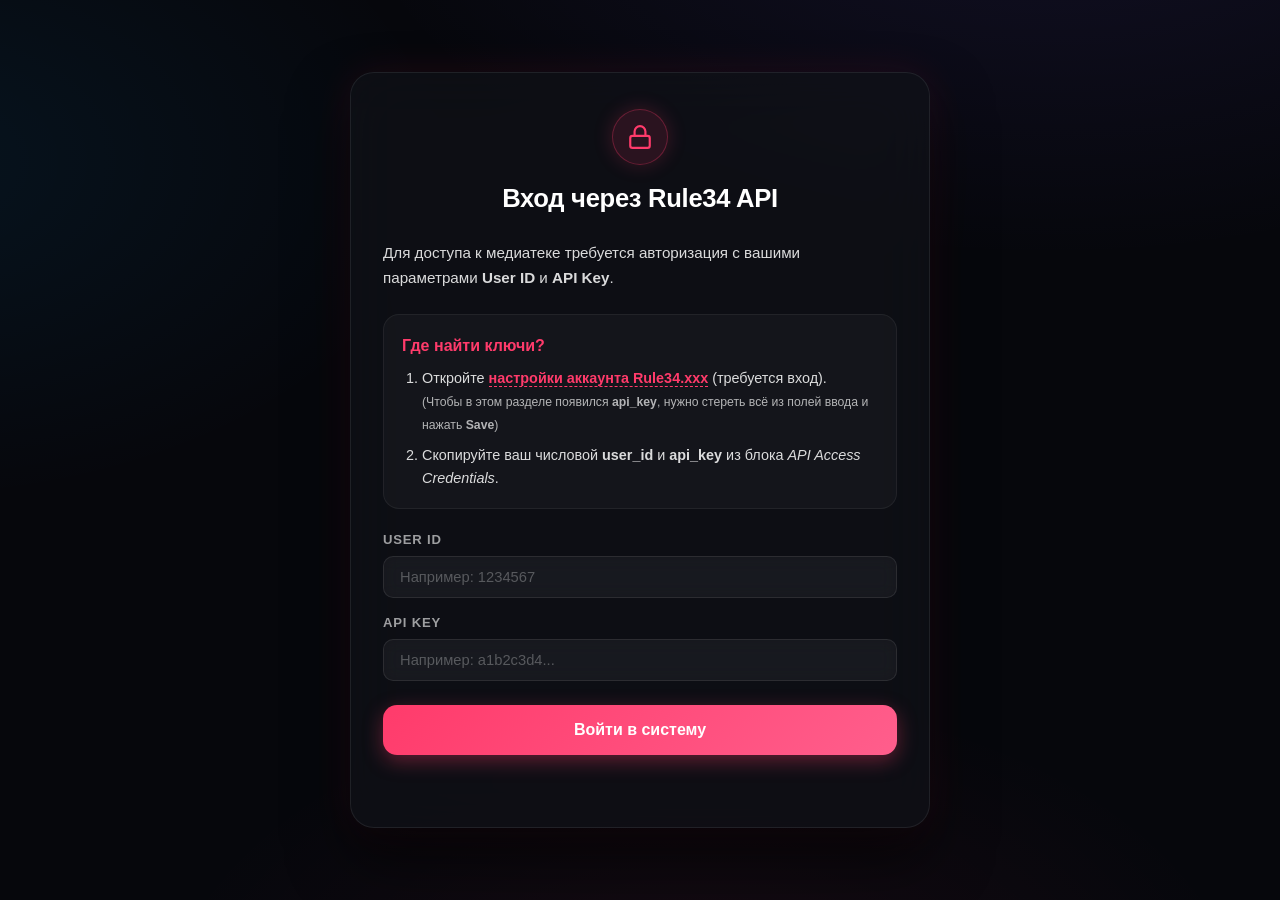
==== commit c9524834: "Add files via upload" ====
--- a/R34/login.html
+++ b/R34/login.html
@@ -4,12 +4,12 @@
   <meta charset="UTF-8">
   <meta name="viewport" content="width=device-width, initial-scale=1">
   <title>Вход через Rule34 API</title>
-  <link rel="stylesheet" href="static/css/base.css">
-  <link rel="stylesheet" href="static/css/search.css">
-  <link rel="stylesheet" href="static/css/gallery.css">
-  <link rel="stylesheet" href="static/css/fullscreen.css">
-  <link rel="stylesheet" href="static/css/controls.css">
-  <link rel="stylesheet" href="static/css/adaptive.css">
+  <link rel="stylesheet" href="static/css/base.css?v=2.0.0">
+  <link rel="stylesheet" href="static/css/search.css?v=2.0.0">
+  <link rel="stylesheet" href="static/css/gallery.css?v=2.0.0">
+  <link rel="stylesheet" href="static/css/fullscreen.css?v=2.0.0">
+  <link rel="stylesheet" href="static/css/controls.css?v=2.0.0">
+  <link rel="stylesheet" href="static/css/adaptive.css?v=2.0.0">
 </head>
 <body style="display: flex; align-items: center; justify-content: center; min-height: 100vh; padding: 20px;">
   <div class="cookie-instruction" style="background: rgba(18, 19, 26, 0.65); border: 1px solid rgba(255, 255, 255, 0.08); padding: 36px 32px; border-radius: 24px; max-width: 580px; width: 100%; margin: auto; box-shadow: 0 30px 60px rgba(0, 0, 0, 0.6), 0 0 40px rgba(255, 59, 107, 0.1); color: #f6f7fb; backdrop-filter: blur(28px); -webkit-backdrop-filter: blur(28px); transition: all 0.3s cubic-bezier(0.16, 1, 0.3, 1);">
--- a/R34/static/css/base.css
+++ b/R34/static/css/base.css
@@ -35,11 +35,11 @@
   --glass-highlight: inset 0 1px 0 rgba(255, 255, 255, 0.07);
 
   /* ── Шкала радиусов ── */
-  --radius-xs: 8px;
-  --radius-sm: 12px;
-  --radius-md: 16px;
-  --radius-lg: 22px;
-  --radius-xl: 28px;
+  --radius-xs: 6px;
+  --radius-sm: 10px;
+  --radius-md: 14px;
+  --radius-lg: 20px;
+  --radius-xl: 26px;
 
   /* ── Геометрия ── */
   --media-radius: 20px;
@@ -169,9 +169,78 @@
   font-family: inherit;
 }
 
-img, video, svg {
+img, video {
   display: block;
   max-width: 100%;
+}
+
+svg {
+  display: inline-block;
+  vertical-align: middle;
+  flex-shrink: 0;
+  max-width: 100%;
+}
+
+/* ============================================================
+   GLOBAL BUTTON & ICON CENTERING RESET
+   ============================================================ */
+button,
+input[type="button"],
+input[type="submit"],
+input[type="reset"],
+.btn,
+.r34-btn-primary,
+.r34-btn-secondary,
+.r34-btn-danger,
+.modal-btn,
+.keep-btn,
+.confirm-btn,
+.col-btn,
+.fav-col-btn,
+.app-mode-btn,
+.settings-tab-btn,
+.settings-close-btn,
+.info-btn,
+.duration-preset-btn,
+.tutorial-badge-btn,
+.preset-btn,
+.game-btn-primary,
+.game-btn-secondary,
+.game-cat-pill,
+.game-start-btn,
+.game-create-btn,
+.game-back-btn,
+.fav-refresh-btn,
+.video-btn,
+.sound-btn,
+.like-btn,
+.fullscreen-btn,
+.fullscreen-close-btn,
+.fullscreen-puzzle-btn,
+.scroll-to-top-btn,
+.r34-search-arrow-btn,
+.r34-tag-mode-btn,
+.r34-settings-btn {
+  display: inline-flex;
+  align-items: center;
+  justify-content: center;
+  text-align: center;
+  vertical-align: middle;
+  box-sizing: border-box;
+}
+
+button svg,
+.btn svg,
+a svg,
+.tag svg,
+.media-tag svg,
+.badge svg,
+.chip svg,
+.pill svg {
+  display: inline-block;
+  vertical-align: middle;
+  flex-shrink: 0;
+  margin: 0;
 }
 
 ::selection {
@@ -209,7 +278,7 @@
   transition: background 0.2s ease;
 }
 
-::-webkit-scrollbar-thumb:hover {
+body.can-hover ::-webkit-scrollbar-thumb:hover, body:not(.can-hover) ::-webkit-scrollbar-thumb:active {
   background: var(--accent);
 }
 
@@ -286,9 +355,9 @@
   align-items: center;
   gap: 6px;
   width: calc(100% - 32px);
-  max-width: 440px;
-  margin: 28px auto 18px;
-  padding: 6px;
+  max-width: 420px;
+  margin: 24px auto 16px;
+  padding: 5px;
   background: var(--glass-bg);
   border: 1px solid var(--glass-border);
   border-radius: var(--radius-md);
@@ -304,12 +373,13 @@
   align-items: center;
   justify-content: center;
   gap: 8px;
-  padding: 11px 18px;
+  height: 40px;
+  padding: 0 16px;
   border: none;
   border-radius: var(--radius-sm);
   background: transparent;
-  color: rgba(255, 255, 255, 0.55);
-  font-size: 0.92rem;
+  color: rgba(255, 255, 255, 0.6);
+  font-size: 0.9rem;
   font-weight: 600;
   cursor: pointer;
   transition: background-color 0.22s var(--ease), color 0.22s var(--ease), box-shadow 0.22s var(--ease), transform 0.15s var(--ease);
@@ -327,7 +397,7 @@
   transition: transform 0.2s var(--ease);
 }
 
-.app-mode-btn:hover {
+body.can-hover .app-mode-btn:hover, body:not(.can-hover) .app-mode-btn:active {
   color: #fff;
   background: rgba(255, 255, 255, 0.06);
 }
@@ -396,10 +466,13 @@
   flex-wrap: wrap;
   justify-content: center;
   gap: 8px;
-  max-height: 160px;
+  max-height: 180px;
   overflow-y: auto;
-  margin: 20px 0;
-  padding: 4px;
+  margin: 16px 0;
+  padding: 12px 14px;
+  background: rgba(0, 0, 0, 0.22);
+  border: 1px solid rgba(255, 255, 255, 0.07);
+  border-radius: var(--radius-sm, 10px);
 }
 
 .modal-tags-list .tag.selected {
@@ -425,7 +498,7 @@
   transition: transform 0.2s var(--ease);
 }
 
-.tag:hover .tag-status-icon {
+body.can-hover .tag:hover .tag-status-icon, body:not(.can-hover) .tag:active .tag-status-icon {
   transform: scale(1.15);
 }
 
@@ -483,7 +556,7 @@
   transition: border-color 0.2s ease, transform 0.2s var(--ease);
 }
 
-.modal-preview-img:hover {
+body.can-hover .modal-preview-img:hover, body:not(.can-hover) .modal-preview-img:active {
   border-color: var(--accent);
   transform: translateY(-2px);
 }
@@ -515,7 +588,7 @@
   -webkit-backdrop-filter: blur(10px);
 }
 
-.keep-btn:hover {
+body.can-hover .keep-btn:hover, body:not(.can-hover) .keep-btn:active {
   background: rgba(255, 255, 255, 0.13);
   border-color: var(--glass-border-strong);
   transform: translateY(-1px);
@@ -527,7 +600,7 @@
   box-shadow: 0 8px 22px rgba(var(--accent-rgb), 0.32);
 }
 
-.confirm-btn:hover {
+body.can-hover .confirm-btn:hover, body:not(.can-hover) .confirm-btn:active {
   box-shadow: 0 12px 30px rgba(var(--accent-rgb), 0.48);
   transform: translateY(-1px);
 }
@@ -576,7 +649,9 @@
    ============================================================ */
 .r34-input {
   width: 100%;
-  padding: 10px 14px;
+  height: 42px;
+  min-height: 42px;
+  padding: 0 16px;
   background: rgba(255, 255, 255, 0.04);
   border: 1px solid var(--glass-border);
   border-radius: var(--radius-sm);
@@ -589,7 +664,7 @@
   transition: border-color 0.2s ease, box-shadow 0.2s ease, background 0.2s ease;
 }
 
-.r34-input:hover {
+body.can-hover .r34-input:hover, body:not(.can-hover) .r34-input:active {
   border-color: rgba(255, 255, 255, 0.18);
 }
 
@@ -604,7 +679,8 @@
 }
 
 .r34-input-mini {
-  padding: 6px 10px;
+  height: 36px;
+  padding: 0 10px;
   background: rgba(255, 255, 255, 0.04);
   border: 1px solid var(--glass-border);
   border-radius: var(--radius-xs);
@@ -615,7 +691,7 @@
   transition: all 0.2s ease;
 }
 
-.r34-input-mini:hover {
+body.can-hover .r34-input-mini:hover, body:not(.can-hover) .r34-input-mini:active {
   border-color: rgba(255, 255, 255, 0.18);
 }
 
@@ -629,7 +705,9 @@
    FORMS — SELECT (glass)
    ============================================================ */
 .r34-select {
-  padding: 9px 38px 9px 16px;
+  height: 42px;
+  min-height: 42px;
+  padding: 0 38px 0 14px;
   background-color: rgba(255, 255, 255, 0.04);
   background-image: url("data:image/svg+xml,%3Csvg xmlns='http://www.w3.org/2000/svg' width='12' height='12' viewBox='0 0 24 24' fill='none' stroke='%23ffffff' stroke-width='2.5' stroke-linecap='round' stroke-linejoin='round'%3E%3Cpath d='m6 9 6 6 6-6'/%3E%3C/svg%3E");
   background-repeat: no-repeat;
@@ -649,7 +727,7 @@
   transition: all 0.2s ease;
 }
 
-.r34-select:hover {
+body.can-hover .r34-select:hover, body:not(.can-hover) .r34-select:active {
   background-color: rgba(255, 255, 255, 0.07);
   border-color: rgba(var(--accent-rgb), 0.35);
 }
@@ -679,7 +757,7 @@
   transition: background 0.2s ease;
 }
 
-input[type="range"]:hover {
+body.can-hover input[type="range"]:hover, body:not(.can-hover) input[type="range"]:active {
   background: rgba(255, 255, 255, 0.17);
 }
 
@@ -712,7 +790,7 @@
   transition: transform 0.15s ease, box-shadow 0.15s ease;
 }
 
-input[type="range"]:hover::-webkit-slider-thumb {
+body.can-hover input[type="range"]:hover::-webkit-slider-thumb, body:not(.can-hover) input[type="range"]:active::-webkit-slider-thumb {
   transform: scale(1.15);
   box-shadow: 0 2px 10px rgba(0, 0, 0, 0.5), 0 0 16px var(--accent-glow);
 }
@@ -743,9 +821,10 @@
   display: inline-flex;
   align-items: center;
   justify-content: center;
-  gap: 6px;
-  height: 38px;
-  padding: 8px 16px;
+  gap: 8px;
+  height: 40px;
+  min-height: 40px;
+  padding: 0 18px;
   background: var(--glass-bg-strong);
   border: 1px solid var(--glass-border);
   border-radius: var(--radius-sm);
@@ -764,7 +843,7 @@
   flex-shrink: 0;
 }
 
-.r34-btn-secondary:hover {
+body.can-hover .r34-btn-secondary:hover, body:not(.can-hover) .r34-btn-secondary:active {
   background: rgba(255, 255, 255, 0.13);
   border-color: var(--glass-border-strong);
   transform: translateY(-1px);
@@ -778,7 +857,10 @@
   display: inline-flex;
   align-items: center;
   justify-content: center;
-  padding: 11px 18px;
+  gap: 8px;
+  height: 42px;
+  min-height: 42px;
+  padding: 0 20px;
   background: rgba(255, 92, 92, 0.1);
   border: 1px solid rgba(255, 92, 92, 0.3);
   border-radius: var(--radius-sm);
@@ -791,7 +873,7 @@
   transition: all 0.2s var(--ease);
 }
 
-.r34-btn-danger:hover {
+body.can-hover .r34-btn-danger:hover, body:not(.can-hover) .r34-btn-danger:active {
   background: var(--error);
   border-color: var(--error);
   color: #fff;
@@ -917,4 +999,14 @@
   }
 }
 
-.inline-icon { display: inline-block; vertical-align: -0.2em; }+.inline-icon { display: inline-block; vertical-align: -0.2em; }
+.pc-only-badge {
+  font-size: 0.7rem;
+  font-weight: 500;
+  color: var(--text-muted, rgba(255, 255, 255, 0.4));
+  background: rgba(255, 255, 255, 0.05);
+  padding: 2px 6px;
+  border-radius: 4px;
+  margin-left: 6px;
+  vertical-align: middle;
+}
--- a/R34/static/css/search.css
+++ b/R34/static/css/search.css
@@ -75,7 +75,7 @@
   transition: color 0.2s;
 }
 
-.r34-hide-tags-label:hover {
+body.can-hover .r34-hide-tags-label:hover, body:not(.can-hover) .r34-hide-tags-label:active {
   color: var(--adaptive-text-main, rgba(255, 255, 255, 0.95));
 }
 
@@ -140,7 +140,7 @@
   cursor: pointer;
 }
 
-.tags-group-label:hover {
+body.can-hover .tags-group-label:hover, body:not(.can-hover) .tags-group-label:active {
   color: rgba(255, 255, 255, 0.75);
 }
 
@@ -241,7 +241,7 @@
   box-shadow: none !important;
 }
 
-.tag:hover {
+body.can-hover .tag:hover, body:not(.can-hover) .tag:active {
   background: rgba(var(--accent-rgb), 0.12);
   border-color: rgba(var(--accent-rgb), 0.4);
   color: #fff;
@@ -255,7 +255,7 @@
   text-decoration: none;
 }
 
-.tag.inactive:hover {
+body.can-hover .tag.inactive:hover, body:not(.can-hover) .tag.inactive:active {
   background: rgba(255, 255, 255, 0.05);
   border-color: rgba(255, 255, 255, 0.32);
   color: rgba(255, 255, 255, 0.6);
@@ -283,7 +283,7 @@
   transition: all 0.2s ease;
 }
 
-.tag:hover .tag-count {
+body.can-hover .tag:hover .tag-count, body:not(.can-hover) .tag:active .tag-count {
   color: #fff;
   background: rgba(var(--accent-rgb), 0.4);
   border-color: rgba(var(--accent-rgb), 0.65);
@@ -302,10 +302,11 @@
   display: flex;
   align-items: center;
   width: 100%;
+  min-height: 52px;
   margin-top: 8px;
   background: var(--glass-bg-strong);
   border: 1px solid var(--glass-border);
-  border-radius: var(--radius-md, 16px);
+  border-radius: var(--radius-md, 14px);
   overflow: visible; /* саджесты вылетают наружу */
   transition: border-color 0.3s, box-shadow 0.3s;
 }
@@ -317,11 +318,12 @@
 
 .r34-search-input {
   flex: 1;
-  padding: 16px 20px;
+  height: 48px;
+  padding: 0 16px;
   border: none;
   background: transparent;
   color: #fff;
-  font-size: 1.05rem;
+  font-size: 1rem;
   font-weight: 500;
   outline: none;
 }
@@ -335,32 +337,32 @@
   display: flex;
   align-items: center;
   justify-content: center;
-  width: 44px;
-  height: 44px;
+  width: 40px;
+  height: 40px;
   margin-right: 6px;
   padding: 0;
   background: linear-gradient(135deg, var(--accent) 0%, var(--accent-alt) 100%);
   border: none;
-  border-radius: var(--radius-sm, 12px);
+  border-radius: var(--radius-sm, 10px);
   color: #fff;
   cursor: pointer;
-  box-shadow: 0 6px 16px rgba(var(--accent-rgb), 0.3);
+  box-shadow: 0 4px 14px rgba(var(--accent-rgb), 0.3);
   transform: translateZ(0);
   will-change: transform, box-shadow;
   transition: transform 0.22s var(--ease), box-shadow 0.22s var(--ease);
 }
 
 .r34-search-arrow-btn svg {
-  width: 20px;
-  height: 20px;
+  width: 18px;
+  height: 18px;
   stroke: currentColor;
   stroke-width: 2;
   fill: none;
 }
 
-.r34-search-arrow-btn:hover {
+body.can-hover .r34-search-arrow-btn:hover, body:not(.can-hover) .r34-search-arrow-btn:active {
   transform: translateY(-1px) scale(1.03) translateZ(0);
-  box-shadow: 0 10px 24px rgba(var(--accent-rgb), 0.45);
+  box-shadow: 0 8px 20px rgba(var(--accent-rgb), 0.45);
 }
 
 .r34-search-arrow-btn:active {
@@ -373,14 +375,14 @@
   display: flex;
   align-items: center;
   justify-content: center;
-  width: 44px;
-  height: 44px;
+  width: 40px;
+  height: 40px;
   margin-left: 6px;
-  margin-right: 6px;
+  margin-right: 4px;
   padding: 0;
   background: var(--glass-bg-strong, rgba(255, 255, 255, 0.08));
   border: 1px solid var(--glass-border, rgba(255, 255, 255, 0.12));
-  border-radius: var(--radius-sm, 12px);
+  border-radius: var(--radius-sm, 10px);
   color: var(--adaptive-text-main, rgba(255, 255, 255, 0.85));
   cursor: pointer;
   transform: translateZ(0);
@@ -389,24 +391,24 @@
 }
 
 .r34-tag-mode-btn svg {
-  width: 20px;
-  height: 20px;
+  width: 18px;
+  height: 18px;
   stroke: currentColor;
   stroke-width: 2;
   fill: none;
   transition: transform 0.2s var(--ease);
 }
 
-.r34-tag-mode-btn:hover {
+body.can-hover .r34-tag-mode-btn:hover, body:not(.can-hover) .r34-tag-mode-btn:active {
   background: rgba(var(--accent-rgb), 0.15);
   border-color: rgba(var(--accent-rgb), 0.4);
   color: var(--accent);
-  transform: translateY(-1px) scale(1.05) translateZ(0);
+  transform: translateY(-1px) scale(1.04) translateZ(0);
   box-shadow: 0 4px 12px rgba(var(--accent-rgb), 0.2);
 }
 
 .r34-tag-mode-btn:active {
-  transform: translateY(1px) scale(0.95) translateZ(0);
+  transform: translateY(1px) scale(0.96) translateZ(0);
 }
 
 /* Режим исключения (минус) */
@@ -416,62 +418,88 @@
   color: #ff5252;
 }
 
-.r34-tag-mode-btn.mode-exclude:hover {
+body.can-hover .r34-tag-mode-btn.mode-exclude:hover, body:not(.can-hover) .r34-tag-mode-btn.mode-exclude:active {
   background: rgba(255, 82, 82, 0.2);
   border-color: rgba(255, 82, 82, 0.6);
   box-shadow: 0 4px 12px rgba(255, 82, 82, 0.25);
 }
 
-/* ---------- Саджесты ---------- */
+/* ---------- Саджесты (Выпадающие подсказки) ---------- */
 .suggestions-container {
   position: absolute;
-  top: calc(100% + 10px);
+  top: calc(100% + 8px);
   left: 0;
   z-index: 1000;
   display: none;
   width: 100%;
-  max-height: 280px;
+  max-height: 320px;
+  padding: 4px;
   overflow: hidden;
   overflow-y: auto;
   background: var(--suggestion-bg, rgba(13, 15, 22, 0.96));
   border: 1px solid var(--glass-border-strong);
-  border-radius: var(--radius-md, 16px);
-  backdrop-filter: blur(24px);
-  -webkit-backdrop-filter: blur(24px);
-  box-shadow: var(--shadow-lg);
+  border-radius: var(--radius-md, 14px);
+  backdrop-filter: blur(28px);
+  -webkit-backdrop-filter: blur(28px);
+  box-shadow: 0 16px 40px rgba(0, 0, 0, 0.6), 0 0 0 1px rgba(255, 255, 255, 0.05);
+}
+
+.suggestions-container::-webkit-scrollbar {
+  width: 5px;
+}
+
+.suggestions-container::-webkit-scrollbar-track {
+  background: transparent;
+}
+
+.suggestions-container::-webkit-scrollbar-thumb {
+  background: rgba(255, 255, 255, 0.15);
+  border-radius: 99px;
 }
 
 .suggestion-item {
   display: flex;
   align-items: center;
   justify-content: space-between;
-  padding: 13px 18px;
+  min-height: 40px;
+  padding: 8px 14px;
+  margin-bottom: 2px;
   color: var(--suggestion-text-color, var(--adaptive-text-main, var(--light)));
-  font-size: 0.95rem;
+  font-size: 0.92rem;
   font-weight: 500;
+  border-radius: var(--radius-xs, 6px);
   cursor: pointer;
-  border-bottom: 1px solid rgba(255, 255, 255, 0.04);
-  transition: all 0.2s ease;
+  transition: background-color 0.18s ease, color 0.18s ease;
 }
 
 .suggestion-item:last-child {
-  border-bottom: none;
-}
-
-.suggestion-item:hover {
-  background: rgba(var(--accent-rgb), 0.12);
+  margin-bottom: 0;
+}
+
+body.can-hover .suggestion-item:hover, body:not(.can-hover) .suggestion-item:active {
+  background: rgba(var(--accent-rgb), 0.14);
   color: #fff;
 }
 
 .suggestion-item span {
-  color: rgba(255, 255, 255, 0.35);
-  font-size: 0.85em;
-  font-weight: 500;
+  display: inline-flex;
+  align-items: center;
+  justify-content: center;
+  padding: 2px 8px;
+  background: rgba(255, 255, 255, 0.06);
+  border: 1px solid rgba(255, 255, 255, 0.1);
+  border-radius: 999px;
+  color: rgba(255, 255, 255, 0.65);
+  font-size: 0.74rem;
+  font-weight: 600;
   font-variant-numeric: tabular-nums;
-}
-
-.suggestion-item:hover span {
-  color: rgba(255, 255, 255, 0.6);
+  transition: all 0.18s ease;
+}
+
+body.can-hover .suggestion-item:hover span, body:not(.can-hover) .suggestion-item:active span {
+  background: rgba(var(--accent-rgb), 0.28);
+  border-color: rgba(var(--accent-rgb), 0.55);
+  color: #fff;
 }
 
 .suggestion-item * {
@@ -511,7 +539,7 @@
   transition: all 0.25s var(--ease);
 }
 
-.r34-settings-btn:hover {
+body.can-hover .r34-settings-btn:hover, body:not(.can-hover) .r34-settings-btn:active {
   background: rgba(255, 255, 255, 0.12);
   color: #fff;
   transform: translateY(-1px);
@@ -525,7 +553,7 @@
   transition: transform 0.4s var(--ease);
 }
 
-.r34-settings-btn:hover svg {
+body.can-hover .r34-settings-btn:hover svg, body:not(.can-hover) .r34-settings-btn:active svg {
   transform: rotate(45deg);
 }
 
@@ -665,7 +693,7 @@
   transition: all 0.2s;
 }
 
-.settings-close-btn:hover {
+body.can-hover .settings-close-btn:hover, body:not(.can-hover) .settings-close-btn:active {
   background: rgba(var(--accent-rgb), 0.12);
   color: var(--accent);
   transform: scale(1.06);
@@ -681,6 +709,10 @@
 
 .settings-tab-btn {
   flex: 1;
+  display: inline-flex;
+  align-items: center;
+  justify-content: center;
+  text-align: center;
   padding: 12px 6px;
   background: none;
   border: none;
@@ -688,11 +720,12 @@
   color: var(--modal-text-muted, var(--adaptive-text-muted, rgba(255, 255, 255, 0.5)));
   font-size: 0.95rem;
   font-weight: 600;
+  line-height: 1.2;
   cursor: pointer;
   transition: all 0.2s var(--ease);
 }
 
-.settings-tab-btn:hover {
+body.can-hover .settings-tab-btn:hover, body:not(.can-hover) .settings-tab-btn:active {
   color: var(--modal-text-color, var(--adaptive-text-main, #fff));
 }
 
@@ -713,47 +746,79 @@
 .settings-option {
   display: flex;
   flex-direction: column;
-  gap: 8px;
+  gap: 10px;
+  padding: 14px 16px;
+  background: rgba(255, 255, 255, 0.03);
+  border: 1px solid rgba(255, 255, 255, 0.07);
+  border-radius: var(--radius-sm, 10px);
+  backdrop-filter: blur(10px);
+  -webkit-backdrop-filter: blur(10px);
+  transition: all 0.2s var(--ease);
+}
+
+body.can-hover .settings-option:hover {
+  background: rgba(255, 255, 255, 0.045);
+  border-color: rgba(255, 255, 255, 0.12);
 }
 
 .settings-option-row {
   flex-direction: row;
   align-items: center;
   justify-content: space-between;
-  gap: 16px;
+  gap: 12px;
 }
 
 .settings-label {
-  color: var(--modal-text-color, var(--adaptive-text-main, rgba(255, 255, 255, 0.88)));
+  color: var(--modal-text-color, var(--adaptive-text-main, rgba(255, 255, 255, 0.9)));
   font-size: 0.92rem;
   font-weight: 600;
+  letter-spacing: 0.1px;
 }
 
 .settings-option-row .settings-label {
-  max-width: 75%;
+  max-width: 80%;
 }
 
 /* ---------- Выбор колонок ---------- */
 .columns-selector {
   display: flex;
-  flex-wrap: wrap;
-  gap: 8px;
+  align-items: center;
+  gap: 6px;
   width: 100%;
+  padding: 4px;
+  background: rgba(0, 0, 0, 0.25);
+  border: 1px solid rgba(255, 255, 255, 0.06);
+  border-radius: var(--radius-xs, 8px);
 }
 
 .col-btn {
   flex: 1;
-  min-width: 48px;
+  min-width: 0;
   height: 38px;
-  background: rgba(255, 255, 255, 0.12);
-  border: 1px solid rgba(255, 255, 255, 0.22);
-  border-radius: 10px;
-  color: var(--modal-text-color, var(--adaptive-text-main, #ffffff));
-  font-size: 0.95rem;
+  display: inline-flex;
+  align-items: center;
+  justify-content: center;
+  text-align: center;
+  line-height: 1;
+  background: transparent;
+  border: none;
+  border-radius: calc(var(--radius-xs, 8px) - 2px);
+  color: var(--modal-text-color, var(--adaptive-text-main, rgba(255, 255, 255, 0.75)));
+  font-size: 0.92rem;
   font-weight: 700;
   cursor: pointer;
   transition: all 0.2s var(--ease);
-  box-shadow: 0 2px 6px rgba(0, 0, 0, 0.12);
+}
+
+body.can-hover .col-btn:hover, body:not(.can-hover) .col-btn:active {
+  background: rgba(255, 255, 255, 0.08);
+  color: #fff;
+}
+
+.col-btn.active {
+  background: linear-gradient(135deg, var(--accent) 0%, var(--accent-alt) 100%);
+  color: #ffffff;
+  box-shadow: 0 2px 10px var(--accent-glow);
 }
 
 [data-theme="light"] .col-btn,
@@ -763,7 +828,7 @@
   color: #0a0b10;
 }
 
-.col-btn:hover {
+body.can-hover .col-btn:hover, body:not(.can-hover) .col-btn:active {
   background: rgba(255, 255, 255, 0.22);
   border-color: var(--accent);
   color: var(--modal-text-color, var(--adaptive-text-main, #ffffff));
@@ -783,7 +848,7 @@
   transition: all 0.2s ease !important;
 }
 
-.info-btn:hover {
+body.can-hover .info-btn:hover, body:not(.can-hover) .info-btn:active {
   background: rgba(var(--accent-rgb), 0.15) !important;
   color: var(--accent) !important;
   transform: scale(1.12);
@@ -862,7 +927,7 @@
   transition: all var(--card-transition-speed, 0.3s) ease;
 }
 
-.preview-card:hover {
+body.can-hover .preview-card:hover, body:not(.can-hover) .preview-card:active {
   transform: var(--hover-transform, translateY(-6px));
   border-color: var(--hover-border-color, var(--accent));
   box-shadow: var(--hover-box-shadow);
@@ -886,7 +951,7 @@
   border-radius: 99px;
 }
 
-#settingsPreviewArea::-webkit-scrollbar-thumb:hover {
+body.can-hover #settingsPreviewArea::-webkit-scrollbar-thumb:hover, body:not(.can-hover) #settingsPreviewArea::-webkit-scrollbar-thumb:active {
   background: var(--accent);
 }
 
@@ -895,7 +960,7 @@
   transition: all 0.2s var(--ease);
 }
 
-.theme-color-dot:hover {
+body.can-hover .theme-color-dot:hover, body:not(.can-hover) .theme-color-dot:active {
   transform: scale(1.12);
 }
 
@@ -936,7 +1001,7 @@
   transform: translateY(0);
 }
 
-.scroll-to-top-btn:hover {
+body.can-hover .scroll-to-top-btn:hover, body:not(.can-hover) .scroll-to-top-btn:active {
   opacity: 1;
   transform: translateY(-4px) scale(1.08);
   box-shadow: 0 12px 30px rgba(var(--accent-rgb), 0.45), 0 0 24px var(--accent-glow);
@@ -950,7 +1015,7 @@
   transition: transform 0.2s ease;
 }
 
-.scroll-to-top-btn:hover svg {
+body.can-hover .scroll-to-top-btn:hover svg, body:not(.can-hover) .scroll-to-top-btn:active svg {
   transform: translateY(-2px);
 }
 
@@ -999,13 +1064,19 @@
 }
 
 /* Ховеры контролов */
-.settings-modal-card .r34-input:hover,
-.settings-modal-card .r34-input-mini:hover,
-.settings-modal-card .r34-select:hover,
-.settings-modal-card .col-btn:hover,
-.tag-modal-card .r34-input:hover,
-.tag-modal-card .r34-input-mini:hover,
-.tag-modal-card .r34-select:hover {
+body.can-hover .settings-modal-card .r34-input:hover,
+body:not(.can-hover) .settings-modal-card .r34-input:active,
+body.can-hover .settings-modal-card .r34-input-mini:hover,
+body:not(.can-hover) .settings-modal-card .r34-input-mini:active,
+body.can-hover .settings-modal-card .r34-select:hover,
+body:not(.can-hover) .settings-modal-card .r34-select:active,
+body.can-hover .settings-modal-card .col-btn:hover,
+body:not(.can-hover) .settings-modal-card .col-btn:active,
+body.can-hover .tag-modal-card .r34-input:hover,
+body:not(.can-hover) .tag-modal-card .r34-input:active,
+body.can-hover .tag-modal-card .r34-input-mini:hover,
+body:not(.can-hover) .tag-modal-card .r34-input-mini:active,
+body.can-hover .tag-modal-card .r34-select:hover, body:not(.can-hover) .tag-modal-card .r34-select:active {
   background-color: var(--ctrl-hover-bg) !important;
   border-color: var(--ctrl-hover-border) !important;
 }
@@ -1043,7 +1114,7 @@
   color: var(--modal-text-muted, var(--adaptive-text-muted, rgba(255,255,255,0.7))) !important;
   border-color: var(--ctrl-border) !important;
 }
-.settings-modal-card .settings-close-btn:hover {
+body.can-hover .settings-modal-card .settings-close-btn:hover, body:not(.can-hover) .settings-modal-card .settings-close-btn:active {
   background: rgba(var(--accent-rgb), 0.15) !important;
   color: var(--accent) !important;
   border-color: var(--accent) !important;
@@ -1109,8 +1180,10 @@
   background: var(--ctrl-border);
   border-radius: 99px;
 }
-.settings-modal-body::-webkit-scrollbar-thumb:hover,
-.tag-modal-card::-webkit-scrollbar-thumb:hover,
-.modal-tag-preview-grid::-webkit-scrollbar-thumb:hover {
+body.can-hover .settings-modal-body::-webkit-scrollbar-thumb:hover,
+body:not(.can-hover) .settings-modal-body::-webkit-scrollbar-thumb:active,
+body.can-hover .tag-modal-card::-webkit-scrollbar-thumb:hover,
+body:not(.can-hover) .tag-modal-card::-webkit-scrollbar-thumb:active,
+body.can-hover .modal-tag-preview-grid::-webkit-scrollbar-thumb:hover, body:not(.can-hover) .modal-tag-preview-grid::-webkit-scrollbar-thumb:active {
   background: var(--accent);
 }
--- a/R34/static/css/gallery.css
+++ b/R34/static/css/gallery.css
@@ -37,7 +37,7 @@
   transition: none !important;
 }
 
-body.r34-low-power-mode .media-container:hover {
+body.can-hover.r34-low-power-mode .media-container:hover {
   transform: none !important;
   box-shadow: 0 0 0 2px var(--accent) !important;
 }
@@ -68,6 +68,7 @@
   -webkit-backdrop-filter: blur(var(--card-bg-blur, 14px));
   box-shadow: var(--shadow-sm), inset 0 1px 0 var(--glass-highlight);
   overflow: hidden;
+  container-type: inline-size;
   aspect-ratio: var(--media-aspect-ratio, var(--card-aspect, 4/3));
   opacity: 1;
   transform: translateZ(0);
@@ -76,7 +77,7 @@
   transition: transform var(--card-transition-speed, 0.25s) var(--ease), border-color var(--card-transition-speed, 0.25s) var(--ease), box-shadow var(--card-transition-speed, 0.25s) var(--ease);
 }
 
-.media-container:hover {
+body.can-hover .media-container:hover {
   transform: var(--hover-transform, translateY(-4px)) translateZ(0);
   border-color: var(--hover-border-color, var(--accent));
   box-shadow: var(--hover-box-shadow, 0 16px 32px rgba(0, 0, 0, 0.4), 0 0 0 1px var(--accent));
@@ -140,8 +141,9 @@
   text-shadow: none !important;
 }
 
-.multi-cols-mode .media-container:hover,
-.media-container.custom-cols:hover {
+body.can-hover .multi-cols-mode .media-container:hover,
+
+body.can-hover .media-container.custom-cols:hover, body:not(.can-hover) .media-container.custom-cols:active {
   box-shadow: var(--shadow-md) !important;
 }
 
@@ -237,7 +239,7 @@
   filter: drop-shadow(0 1px 2px rgba(0, 0, 0, 0.6));
 }
 
-.fullscreen-btn:hover {
+body.can-hover .fullscreen-btn:hover, body:not(.can-hover) .fullscreen-btn:active {
   background: var(--accent, #ff3b6b) !important;
   border-color: var(--accent, #ff3b6b) !important;
   transform: scale(1.06);
@@ -273,7 +275,7 @@
   box-sizing: border-box;
 }
 
-.sound-control-wrapper:hover {
+body.can-hover .sound-control-wrapper:hover, body:not(.can-hover) .sound-control-wrapper:active {
   height: 130px;
   background: rgba(18, 18, 26, 0.92) !important;
   border-color: rgba(255, 255, 255, 0.4) !important;
@@ -281,15 +283,15 @@
 }
 
 @media (max-width: 768px), (hover: none) {
-  .sound-control-wrapper:hover {
+body.can-hover .sound-control-wrapper:hover, body:not(.can-hover) .sound-control-wrapper:active {
     height: 36px !important;
   }
-  .sound-control-wrapper:hover .sound-volume-slider-container {
+body.can-hover .sound-control-wrapper:hover .sound-volume-slider-container, body:not(.can-hover) .sound-control-wrapper:active .sound-volume-slider-container {
     opacity: 0 !important;
     pointer-events: none !important;
     transform: translateY(-8px) scale(0.9) !important;
   }
-  .sound-control-wrapper:hover .sound-toggle-btn {
+body.can-hover .sound-control-wrapper:hover .sound-toggle-btn, body:not(.can-hover) .sound-control-wrapper:active .sound-toggle-btn {
     transform: translateY(0) !important;
   }
 }
@@ -299,7 +301,7 @@
   position: absolute;
   top: 8px;
   left: 0;
-  width: 36px;
+  width: 100%;
   height: 76px;
   display: flex;
   align-items: center;
@@ -311,7 +313,7 @@
               transform 0.25s cubic-bezier(0.4, 0, 0.2, 1);
 }
 
-.sound-control-wrapper:hover .sound-volume-slider-container {
+body.can-hover .sound-control-wrapper:hover .sound-volume-slider-container, body:not(.can-hover) .sound-control-wrapper:active .sound-volume-slider-container {
   opacity: 1;
   pointer-events: auto;
   transform: translateY(0) scale(1);
@@ -343,7 +345,7 @@
   transition: transform 0.15s ease;
 }
 
-.sound-volume-slider::-webkit-slider-thumb:hover {
+body.can-hover .sound-volume-slider::-webkit-slider-thumb:hover, body:not(.can-hover) .sound-volume-slider::-webkit-slider-thumb:active {
   transform: scale(1.25);
 }
 
@@ -364,40 +366,48 @@
   top: 0;
   left: 0;
   z-index: 2;
-  display: flex;
-  align-items: center;
-  justify-content: center;
-  width: 36px;
-  height: 36px;
+  display: flex !important;
+  align-items: center !important;
+  justify-content: center !important;
+  width: 100% !important;
+  height: 100% !important;
+  max-height: 36px;
   background: transparent;
   border: none;
   border-radius: 50%;
   color: #ffffff !important;
   cursor: pointer;
   outline: none;
+  padding: 0 !important;
+  margin: 0 !important;
+  box-sizing: border-box;
   transition: transform 0.3s cubic-bezier(0.4, 0, 0.2, 1),
               color 0.2s ease,
               background 0.2s ease;
 }
 
 .sound-toggle-btn svg {
-  width: 18px;
-  height: 18px;
+  width: 18px !important;
+  height: 18px !important;
+  max-width: 58% !important;
+  max-height: 58% !important;
+  display: block !important;
+  margin: auto !important;
   stroke: #ffffff !important;
   stroke-width: 2;
   fill: none;
   filter: drop-shadow(0 1px 2px rgba(0, 0, 0, 0.6));
 }
 
-.sound-control-wrapper:hover .sound-toggle-btn {
+body.can-hover .sound-control-wrapper:hover .sound-toggle-btn, body:not(.can-hover) .sound-control-wrapper:active .sound-toggle-btn {
   transform: translateY(90px);
 }
 
-.sound-toggle-btn:hover {
+body.can-hover .sound-toggle-btn:hover, body:not(.can-hover) .sound-toggle-btn:active {
   color: var(--accent, #ff3b6b) !important;
 }
 
-.sound-toggle-btn:hover svg {
+body.can-hover .sound-toggle-btn:hover svg, body:not(.can-hover) .sound-toggle-btn:active svg {
   stroke: var(--accent, #ff3b6b) !important;
 }
 
@@ -492,7 +502,7 @@
   display: block;
 }
 
-.like-btn:hover {
+body.can-hover .like-btn:hover, body:not(.can-hover) .like-btn:active {
   background: var(--accent-glow);
   border-color: var(--accent);
   color: var(--accent);
@@ -515,7 +525,7 @@
   filter: drop-shadow(0 0 4px rgba(var(--accent-rgb), 0.5));
 }
 
-.like-btn.liked:hover {
+body.can-hover .like-btn.liked:hover, body:not(.can-hover) .like-btn.liked:active {
   background: rgba(var(--accent-rgb), 0.2);
   border-color: var(--accent);
   color: var(--accent-alt);
@@ -639,7 +649,7 @@
               transform var(--card-transition-speed, 0.3s) ease;
 }
 
-.r34-tags-hover-only .media-extra-info:hover .media-tags-list {
+body.can-hover .r34-tags-hover-only .media-extra-info:hover .media-tags-list, body:not(.can-hover) .r34-tags-hover-only .media-extra-info:active .media-tags-list {
   opacity: 1;
   max-height: 1000px;
   transform: translateY(0);
@@ -650,12 +660,15 @@
   transition: opacity var(--card-transition-speed, 0.3s) ease;
 }
 
-.r34-tags-hover-only .media-extra-info:hover .media-tags-title {
+body.can-hover .r34-tags-hover-only .media-extra-info:hover .media-tags-title, body:not(.can-hover) .r34-tags-hover-only .media-extra-info:active .media-tags-title {
   opacity: 1;
 }
 
 .media-tag {
-  display: inline-block;
+  display: inline-flex;
+  align-items: center;
+  justify-content: center;
+  gap: 4px;
   padding: 6px 14px;
   background: var(--glass-bg);
   border: 1px solid var(--glass-border);
@@ -663,12 +676,13 @@
   color: var(--text-muted);
   font-size: var(--tag-font-size, 0.88rem);
   font-weight: 500;
+  line-height: 1.2;
   cursor: pointer;
   user-select: none;
   transition: all var(--card-transition-speed, 0.2s) ease;
 }
 
-.media-tag:hover {
+body.can-hover .media-tag:hover, body:not(.can-hover) .media-tag:active {
   background: var(--accent-glow);
   border-color: var(--accent);
   color: var(--light);
@@ -830,7 +844,7 @@
   transition: all 0.25s var(--ease);
 }
 
-.zoom-close-btn:hover {
+body.can-hover .zoom-close-btn:hover, body:not(.can-hover) .zoom-close-btn:active {
   background: rgba(var(--accent-rgb), 0.25);
   border-color: rgba(var(--accent-rgb), 0.45);
   color: #fff;
@@ -926,7 +940,7 @@
   transition: border-color 0.25s ease, background-color 0.25s ease;
 }
 
-.r34-source-plain-text-wrapper:hover {
+body.can-hover .r34-source-plain-text-wrapper:hover, body:not(.can-hover) .r34-source-plain-text-wrapper:active {
   background: rgba(255, 255, 255, 0.03);
   border-color: rgba(255, 255, 255, 0.12);
 }
@@ -1005,11 +1019,11 @@
   pointer-events: none;
 }
 
-.r34-source-link-btn:hover::before {
+body.can-hover .r34-source-link-btn:hover::before, body:not(.can-hover) .r34-source-link-btn:active::before {
   opacity: 1;
 }
 
-.r34-source-link-btn:hover {
+body.can-hover .r34-source-link-btn:hover, body:not(.can-hover) .r34-source-link-btn:active {
   background: rgba(255, 255, 255, 0.06);
   border-color: var(--accent);
   color: #fff;
@@ -1029,7 +1043,7 @@
               filter var(--card-transition-speed, 300ms) ease;
 }
 
-.r34-source-link-btn:hover svg.link-icon {
+body.can-hover .r34-source-link-btn:hover svg.link-icon, body:not(.can-hover) .r34-source-link-btn:active svg.link-icon {
   transform: rotate(-10deg) scale(1.1);
   filter: drop-shadow(0 0 8px var(--accent-glow));
 }
@@ -1056,7 +1070,7 @@
   transition: all var(--card-transition-speed, 300ms) ease;
 }
 
-.r34-source-link-btn:hover .r34-domain-badge {
+body.can-hover .r34-source-link-btn:hover .r34-domain-badge, body:not(.can-hover) .r34-source-link-btn:active .r34-domain-badge {
   background: var(--accent);
   border-color: transparent;
   color: #fff;
@@ -1072,7 +1086,7 @@
               color var(--card-transition-speed, 300ms) ease;
 }
 
-.r34-source-link-btn:hover .r34-link-arrow {
+body.can-hover .r34-source-link-btn:hover .r34-link-arrow, body:not(.can-hover) .r34-source-link-btn:active .r34-link-arrow {
   transform: translate(3px, -3px) scale(1.1);
   color: #fff;
 }
--- a/R34/static/css/fullscreen.css
+++ b/R34/static/css/fullscreen.css
@@ -102,8 +102,9 @@
     padding: 0;
     flex-shrink: 0;
 }
-.video-bottom-play-btn:hover,
-.photo-bottom-play-btn:hover {
+body.can-hover .video-bottom-play-btn:hover,
+body:not(.can-hover) .video-bottom-play-btn:active,
+body.can-hover .photo-bottom-play-btn:hover, body:not(.can-hover) .photo-bottom-play-btn:active {
     color: var(--light);
     background: var(--glass-bg);
     transform: scale(1.1);
@@ -131,7 +132,7 @@
     padding: 0;
     flex-shrink: 0;
 }
-.video-bottom-sound-btn:hover {
+body.can-hover .video-bottom-sound-btn:hover, body:not(.can-hover) .video-bottom-sound-btn:active {
     color: var(--light);
     background: var(--glass-bg);
     transform: scale(1.1);
@@ -156,9 +157,11 @@
     margin: 0;
     flex-shrink: 0;
 }
-.gallery-video-controls-wrapper:hover .video-bottom-volume,
-.video-bottom-volume:hover,
-.video-bottom-sound-btn:hover + .video-bottom-volume {
+body.can-hover .gallery-video-controls-wrapper:hover .video-bottom-volume,
+body:not(.can-hover) .gallery-video-controls-wrapper:active .video-bottom-volume,
+body.can-hover .video-bottom-volume:hover,
+body:not(.can-hover) .video-bottom-volume:active,
+body.can-hover .video-bottom-sound-btn:hover + .video-bottom-volume, body:not(.can-hover) .video-bottom-sound-btn:active + .video-bottom-volume {
     width: 70px;
     opacity: 1;
     margin-left: 4px;
@@ -183,8 +186,9 @@
   background: var(--glass-bg-strong);
 }
 
-.media-slide .video-progress:hover,
-.media-slide .photo-progress:hover {
+body.can-hover .media-slide .video-progress:hover,
+body:not(.can-hover) .media-slide .video-progress:active,
+body.can-hover .media-slide .photo-progress:hover, body:not(.can-hover) .media-slide .photo-progress:active {
   height: 6px;
 }
 
@@ -218,8 +222,9 @@
   transition: transform 0.1s ease;
 }
 
-.media-slide .video-progress:hover::-webkit-slider-thumb,
-.media-slide .photo-progress:hover::-webkit-slider-thumb {
+body.can-hover .media-slide .video-progress:hover::-webkit-slider-thumb,
+body:not(.can-hover) .media-slide .video-progress:active::-webkit-slider-thumb,
+body.can-hover .media-slide .photo-progress:hover::-webkit-slider-thumb, body:not(.can-hover) .media-slide .photo-progress:active::-webkit-slider-thumb {
   transform: scale(1.35);
 }
 
@@ -285,7 +290,7 @@
     outline: none;
     box-shadow: var(--shadow-sm);
 }
-.fullscreen-close-btn:hover {
+body.can-hover .fullscreen-close-btn:hover, body:not(.can-hover) .fullscreen-close-btn:active {
     background: var(--glass-bg-strong);
     border-color: var(--accent);
     color: var(--light);
@@ -325,7 +330,7 @@
     box-shadow: 0 4px 12px rgba(0,0,0,0.3);
     font-size: 1.25rem;
 }
-.fullscreen-puzzle-btn:hover {
+body.can-hover .fullscreen-puzzle-btn:hover, body:not(.can-hover) .fullscreen-puzzle-btn:active {
     background: rgba(255, 255, 255, 0.18);
     border-color: var(--accent, #ff3b6b);
     color: #fff;
@@ -352,7 +357,7 @@
     justify-content: center;
     flex-shrink: 0;
 }
-.fullscreen-hd-btn:hover {
+body.can-hover .fullscreen-hd-btn:hover, body:not(.can-hover) .fullscreen-hd-btn:active {
     background: rgba(255, 255, 255, 0.18);
     border-color: var(--accent, #ff3b6b);
     color: #fff;
@@ -393,7 +398,7 @@
     outline: none;
     box-shadow: var(--shadow-sm, 0 4px 12px rgba(0,0,0,0.3));
 }
-.fullscreen-info-toggle-btn:hover {
+body.can-hover .fullscreen-info-toggle-btn:hover, body:not(.can-hover) .fullscreen-info-toggle-btn:active {
     background: var(--glass-bg-strong, rgba(255, 255, 255, 0.18));
     border-color: var(--accent, #ff3b6b);
     color: var(--light, #fff);
@@ -477,7 +482,7 @@
     transition: all 0.2s ease;
 }
 
-.fullscreen-info-close:hover {
+body.can-hover .fullscreen-info-close:hover, body:not(.can-hover) .fullscreen-info-close:active {
     background: rgba(255, 255, 255, 0.15);
     color: #fff;
     border-color: var(--accent, #ff3b6b);
@@ -527,21 +532,21 @@
     .fullscreen-close-btn {
         top: 15px;
         left: 15px;
-        width: 36px;
-        height: 36px;
+        width: 44px;
+        height: 44px;
     }
     .fullscreen-puzzle-btn {
         top: 15px;
-        left: 59px;
-        width: 36px;
-        height: 36px;
+        left: 67px;
+        width: 44px;
+        height: 44px;
         font-size: 1rem;
     }
     .fullscreen-info-toggle-btn {
         top: 15px;
         right: 15px;
-        width: 36px;
-        height: 36px;
+        width: 44px;
+        height: 44px;
     }
     .fullscreen-info-toggle-btn svg {
         width: 16px;
--- a/R34/static/css/controls.css
+++ b/R34/static/css/controls.css
@@ -102,8 +102,9 @@
   fill: #fff;
 }
 
-.video-btn:hover,
-.sound-btn:hover {
+body.can-hover .video-btn:hover,
+body:not(.can-hover) .video-btn:active,
+body.can-hover .sound-btn:hover, body:not(.can-hover) .sound-btn:active {
   background: rgba(var(--accent-rgb), 0.2);
   border-color: rgba(var(--accent-rgb), 0.4);
 }
@@ -130,9 +131,11 @@
   transition: background 0.05s linear;
 }
 
-input.video-progress:hover,
-input.photo-progress:hover,
-input.r34-range-gradient:hover {
+body.can-hover input.video-progress:hover,
+body:not(.can-hover) input.video-progress:active,
+body.can-hover input.photo-progress:hover,
+body:not(.can-hover) input.photo-progress:active,
+body.can-hover input.r34-range-gradient:hover, body:not(.can-hover) input.r34-range-gradient:active {
   background: rgba(255, 255, 255, 0.18);
 }
 
@@ -169,9 +172,11 @@
   transition: transform 0.12s ease;
 }
 
-input.video-progress:hover::-webkit-slider-thumb,
-input.photo-progress:hover::-webkit-slider-thumb,
-input.r34-range-gradient:hover::-webkit-slider-thumb {
+body.can-hover input.video-progress:hover::-webkit-slider-thumb,
+body:not(.can-hover) input.video-progress:active::-webkit-slider-thumb,
+body.can-hover input.photo-progress:hover::-webkit-slider-thumb,
+body:not(.can-hover) input.photo-progress:active::-webkit-slider-thumb,
+body.can-hover input.r34-range-gradient:hover::-webkit-slider-thumb, body:not(.can-hover) input.r34-range-gradient:active::-webkit-slider-thumb {
   transform: scale(1.25);
 }
 
@@ -230,7 +235,7 @@
   box-shadow: 0 8px 24px rgba(0, 0, 0, 0.35), inset 0 1px 1px rgba(255, 255, 255, 0.2);
 }
 
-.center-play-btn:hover {
+body.can-hover .center-play-btn:hover, body:not(.can-hover) .center-play-btn:active {
   background: rgba(255, 255, 255, 0.2);
   border-color: rgba(var(--accent-rgb), 0.6);
   transform: translate(-50%, -50%) scale(1.06);
@@ -308,8 +313,9 @@
   transition: all 0.2s ease;
 }
 
-.hd-btn:hover,
-.video-bottom-hd-btn:hover {
+body.can-hover .hd-btn:hover,
+body:not(.can-hover) .hd-btn:active,
+body.can-hover .video-bottom-hd-btn:hover, body:not(.can-hover) .video-bottom-hd-btn:active {
   background: rgba(var(--accent-rgb), 0.25);
   border-color: rgba(var(--accent-rgb), 0.6);
   color: #fff;
@@ -378,3 +384,131 @@
 @keyframes r34-spin {
   to { transform: rotate(360deg); }
 }
+
+/* ============================================================
+   АДАПТАЦИЯ ПОД МАЛЫЕ РАЗМЕРЫ (КОНТЕЙНЕРНЫЕ ЗАПРОСЫ)
+   Используется для колончатого режима, когда карточки узкие
+   ============================================================ */
+
+@container (max-width: 280px) {
+  /* Уменьшаем центральную кнопку */
+  .center-play-btn {
+    width: 42px !important;
+    height: 42px !important;
+    max-width: 42px !important;
+    max-height: 42px !important;
+  }
+  .center-play-btn svg {
+    width: 18px !important;
+    height: 18px !important;
+  }
+
+  /* Уменьшаем угловые кнопки */
+  .fullscreen-btn, 
+  .sound-control-wrapper {
+    width: 30px !important;
+    height: 30px !important;
+    top: 8px !important;
+  }
+  .fullscreen-btn { left: 8px !important; }
+  .sound-control-wrapper { right: 8px !important; }
+
+  .sound-toggle-btn {
+    width: 100% !important;
+    height: 100% !important;
+    max-height: 30px !important;
+    display: flex !important;
+    align-items: center !important;
+    justify-content: center !important;
+  }
+  
+  .fullscreen-btn svg,
+  .sound-toggle-btn svg {
+    width: 15px !important;
+    height: 15px !important;
+    margin: auto !important;
+    display: block !important;
+  }
+
+  /* Панель прогресса */
+  .in-card-controls {
+    padding: 4px 8px !important;
+    gap: 4px !important;
+  }
+  .video-time {
+    font-size: 0.72rem !important;
+  }
+  
+  /* Бейдж длительности */
+  .video-duration-badge {
+    padding: 2px 6px !important;
+    font-size: 0.68rem !important;
+    bottom: 8px !important;
+    right: 8px !important;
+  }
+
+  /* Спиннер загрузки */
+  .video-loading-spinner {
+    width: 38px !important;
+    height: 38px !important;
+    margin: -19px 0 0 -19px !important;
+  }
+}
+
+@container (max-width: 200px) {
+  /* Скрываем время, оставляем только прогресс */
+  .video-time {
+    display: none !important;
+  }
+  
+  /* Еще меньше кнопки */
+  .center-play-btn {
+    width: 34px !important;
+    height: 34px !important;
+    max-width: 34px !important;
+    max-height: 34px !important;
+  }
+  .center-play-btn svg {
+    width: 14px !important;
+    height: 14px !important;
+  }
+
+  .fullscreen-btn, 
+  .sound-control-wrapper {
+    width: 26px !important;
+    height: 26px !important;
+    top: 5px !important;
+  }
+  .fullscreen-btn { left: 5px !important; }
+  .sound-control-wrapper { right: 5px !important; }
+
+  .sound-toggle-btn {
+    width: 100% !important;
+    height: 100% !important;
+    max-height: 26px !important;
+    display: flex !important;
+    align-items: center !important;
+    justify-content: center !important;
+  }
+  
+  .fullscreen-btn svg,
+  .sound-toggle-btn svg {
+    width: 13px !important;
+    height: 13px !important;
+    margin: auto !important;
+    display: block !important;
+  }
+  
+  /* Скрываем бейдж длительности, если совсем мало места */
+  .video-duration-badge {
+    display: none !important;
+  }
+
+  /* Совсем маленький спиннер */
+  .video-loading-spinner {
+    width: 28px !important;
+    height: 28px !important;
+    margin: -14px 0 0 -14px !important;
+    border-width: 2px !important;
+  }
+}
--- a/R34/static/css/adaptive.css
+++ b/R34/static/css/adaptive.css
@@ -137,7 +137,7 @@
 
   .r34-select {
     width: 100% !important;
-    height: 38px !important;
+    height: 44px !important;
     padding: 8px 12px !important;
     padding-right: 28px !important;
     font-size: 0.85rem !important;
@@ -146,17 +146,19 @@
 
   /* Строка поиска */
   .r34-search-row {
+    min-height: 48px;
     border-radius: 14px;
   }
 
   .r34-search-input {
-    font-size: 0.95rem;
-    padding: 12px 14px;
+    font-size: 16px; /* Предотвращает авто-зум в iOS Safari */
+    padding: 0 14px;
+    height: 46px;
   }
 
   .r34-search-arrow-btn {
-    width: 36px;
-    height: 36px;
+    width: 40px;
+    height: 40px;
     margin-right: 4px;
     border-radius: 10px;
   }
@@ -167,8 +169,8 @@
   }
 
   .r34-tag-mode-btn {
-    width: 36px;
-    height: 36px;
+    width: 40px;
+    height: 40px;
     margin-left: 4px;
     margin-right: 4px;
     border-radius: 10px;
@@ -180,8 +182,8 @@
   }
 
   .r34-settings-btn {
-    width: 36px;
-    height: 36px;
+    width: 40px;
+    height: 40px;
     margin-right: 4px;
     border-radius: 10px;
   }
@@ -277,18 +279,34 @@
   }
 
   .settings-option {
+    padding: 12px 14px !important;
+    border-radius: var(--radius-sm, 10px) !important;
     gap: 10px !important;
   }
 
   .columns-selector {
-    gap: 6px !important;
+    gap: 4px !important;
+    padding: 3px !important;
   }
 
   .col-btn {
-    min-width: 36px !important;
-    height: 38px !important;
-    padding: 8px 10px !important;
+    min-width: 0 !important;
+    height: 42px !important;
+    padding: 0 !important;
+    font-size: 0.9rem !important;
+  }
+
+  #favColumnsGroup .fav-col-btn {
+    height: 32px !important;
+    min-width: 30px !important;
     font-size: 0.85rem !important;
+    padding: 0 4px !important;
+  }
+
+  .fav-cols-wrapper {
+    flex-wrap: wrap !important;
+    justify-content: center !important;
+    padding: 6px 10px !important;
   }
 
   /* HD-кнопка — всплывает над панелью контролов */
@@ -319,9 +337,9 @@
 }
 
 /* ============================================================
-   МАЛЕНЬКИЕ ТЕЛЕФОНЫ (≤ 400px)
-   ============================================================ */
-@media (max-width: 400px) {
+   МАЛЕНЬКИЕ ТЕЛЕФОНЫ (≤ 520px)
+   ============================================================ */
+@media (max-width: 520px) {
   .search-container {
     padding: 0 10px;
   }
@@ -351,13 +369,13 @@
   .r34-search-arrow-btn,
   .r34-settings-btn,
   .r34-tag-mode-btn {
-    width: 32px;
-    height: 32px;
+    width: 44px;
+    height: 44px;
   }
 
   #results {
     grid-template-columns: 1fr !important;
-    gap: 12px !important;
+    gap: var(--media-gap, 12px) !important;
     padding: 10px !important;
   }
 
@@ -378,8 +396,8 @@
 
   .app-mode-tabs {
     width: calc(100% - 20px) !important;
-    margin-right: 0 !important;
-    margin-left: 0 !important;
+    margin: 0 auto !important;
+    
   }
 
   .app-mode-btn {
@@ -442,17 +460,11 @@
    ============================================================ */
 @media (hover: none) and (pointer: coarse) {
   /* Плавный визуальный отклик и анимации при касании (:active) с сохранением свечений */
-  .media-container:active {
-    transform: scale(0.982) translateZ(0) !important;
-    border-color: rgba(var(--accent-rgb), 0.6) !important;
-    box-shadow: 0 8px 24px rgba(0, 0, 0, 0.4), 0 0 16px var(--accent-glow) !important;
-    transition: transform 0.12s ease-out, border-color 0.12s ease-out, box-shadow 0.12s ease-out !important;
-  }
 
   /* Мягкая подсветка карточек режимов без деформации всей страницы */
   .game-mode-card:active,
-  .hl-mode-card:active,
-  .hl-card:active {
+  .game-mode-card:active,
+  .game-card:active {
     border-color: var(--accent) !important;
     box-shadow: 0 0 24px var(--accent-glow) !important;
     filter: brightness(1.06);
@@ -461,7 +473,7 @@
 
   /* Тактильное нажатие иконки внутри карточки при тапе */
   .game-mode-card:active .game-mode-icon-circle,
-  .hl-mode-card:active .hl-mode-icon-circle {
+  .game-mode-card:active .game-mode-icon-circle {
     transform: scale(0.9) translateZ(0) !important;
     transition: transform 0.08s ease-out !important;
   }
@@ -484,12 +496,10 @@
   .game-create-btn:active,
   .game-back-btn:active,
   .game-tab-btn:active,
-  .hl-close-btn:active,
-  .hl-img-nav-btn:active,
-  .hl-img-cycle-btn:active,
-  .hl-lightbox-btn:active,
-  .hl-btn-higher:active,
-  .hl-btn-lower:active {
+  .game-close-btn:active,
+  .game-img-nav-btn:active,
+  .game-img-cycle-btn:active,
+  .game-lightbox-btn:active {
     transform: scale(0.91) translateZ(0) !important;
     filter: brightness(1.2);
     transition: transform 0.08s ease-out, filter 0.08s ease-out !important;
@@ -529,4 +539,47 @@
     box-shadow: 0 0 16px var(--accent-glow) !important;
     transition: transform 0.08s ease-out !important;
   }
-}+}
+  .r34-btn-secondary, .r34-btn-primary, .confirm-btn, .keep-btn {
+    min-height: 44px !important;
+  }
+
+  .app-mode-tabs {
+    margin-bottom: 24px !important;
+  }
+}
+
+@media (max-width: 520px) {
+  /* Полностью убираем сжатие и эффект вдавливания карточки при касании */
+  body:not(.can-hover) .media-container:active {
+    transform: none !important;
+    border-color: var(--glass-border) !important;
+    box-shadow: none !important;
+  }
+  
+  /* Теги всегда видны на мобильных устройствах, потому что hover невозможен */
+  .r34-tags-hover-only .media-extra-info .media-tags-list {
+    opacity: 1 !important;
+    max-height: none !important;
+    transform: none !important;
+  }
+  
+  .r34-tags-hover-only .media-extra-info .media-tags-title {
+    opacity: 1 !important;
+  }
+}
+
+@media (max-width: 520px) {
+  /* Плавное возвращение кнопок и инпутов из состояния :active */
+  button, a, .r34-btn-primary, .r34-btn-secondary, .r34-btn-danger, .tag, .r34-input, .r34-select {
+    transition: transform 0.3s ease-out, background-color 0.3s ease-out, border-color 0.3s ease-out, box-shadow 0.3s ease-out !important;
+  }
+  
+  body:not(.can-hover) button:active,
+  body:not(.can-hover) a:active,
+  body:not(.can-hover) .r34-btn-primary:active,
+  body:not(.can-hover) .r34-btn-secondary:active,
+  body:not(.can-hover) .tag:active {
+    transition: transform 0.05s, background-color 0.05s, border-color 0.05s, box-shadow 0.05s !important;
+  }
+}
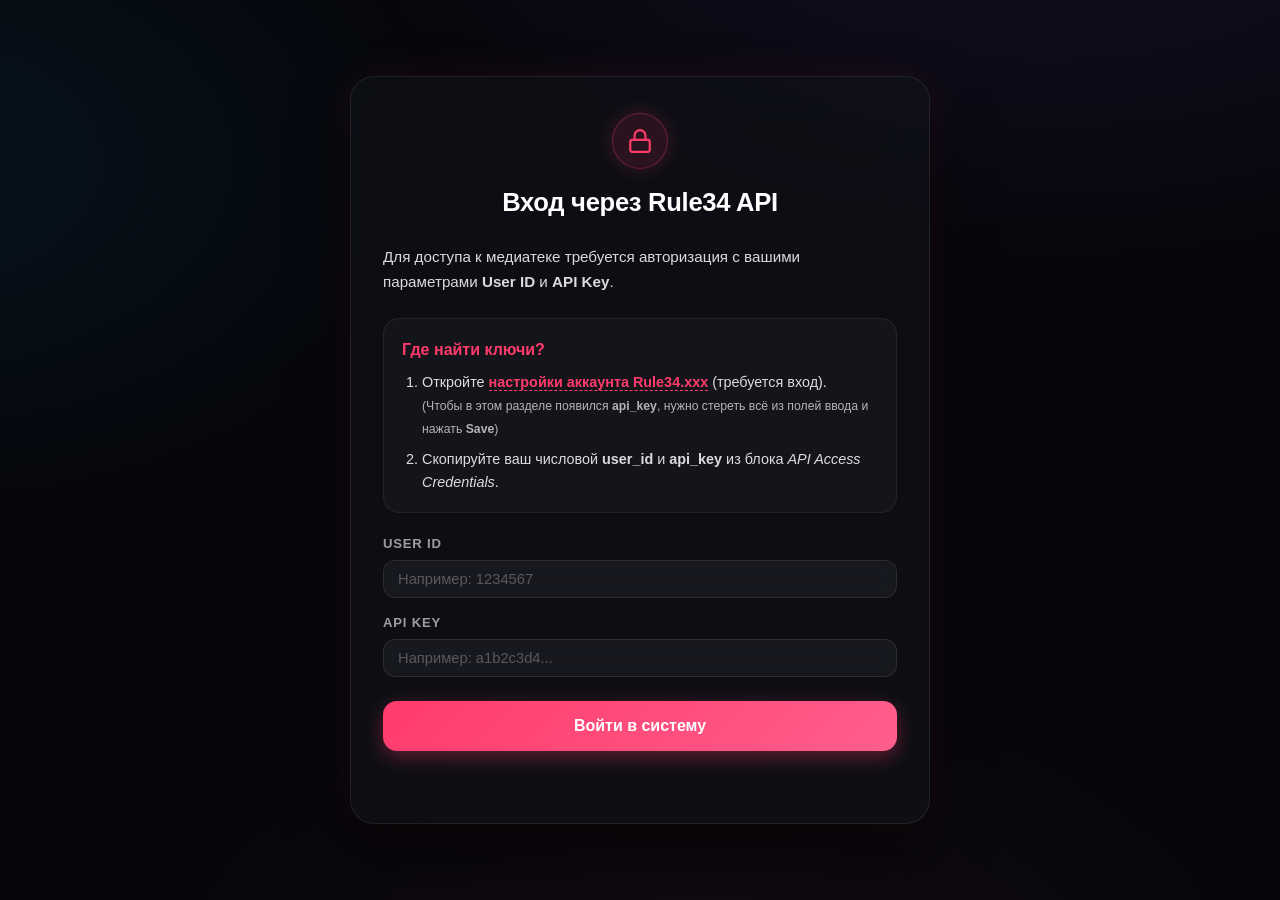
==== commit 874f0da6: "Add files via upload" ====
--- a/R34/login.html
+++ b/R34/login.html
@@ -4,12 +4,12 @@
   <meta charset="UTF-8">
   <meta name="viewport" content="width=device-width, initial-scale=1">
   <title>Вход через Rule34 API</title>
-  <link rel="stylesheet" href="static/css/base.css?v=2.0.0">
-  <link rel="stylesheet" href="static/css/search.css?v=2.0.0">
-  <link rel="stylesheet" href="static/css/gallery.css?v=2.0.0">
-  <link rel="stylesheet" href="static/css/fullscreen.css?v=2.0.0">
-  <link rel="stylesheet" href="static/css/controls.css?v=2.0.0">
-  <link rel="stylesheet" href="static/css/adaptive.css?v=2.0.0">
+  <link rel="stylesheet" href="static/css/base.css">
+  <link rel="stylesheet" href="static/css/search.css">
+  <link rel="stylesheet" href="static/css/gallery.css">
+  <link rel="stylesheet" href="static/css/fullscreen.css">
+  <link rel="stylesheet" href="static/css/controls.css">
+  <link rel="stylesheet" href="static/css/adaptive.css">
 </head>
 <body style="display: flex; align-items: center; justify-content: center; min-height: 100vh; padding: 20px;">
   <div class="cookie-instruction" style="background: rgba(18, 19, 26, 0.65); border: 1px solid rgba(255, 255, 255, 0.08); padding: 36px 32px; border-radius: 24px; max-width: 580px; width: 100%; margin: auto; box-shadow: 0 30px 60px rgba(0, 0, 0, 0.6), 0 0 40px rgba(255, 59, 107, 0.1); color: #f6f7fb; backdrop-filter: blur(28px); -webkit-backdrop-filter: blur(28px); transition: all 0.3s cubic-bezier(0.16, 1, 0.3, 1);">
--- a/R34/static/css/base.css
+++ b/R34/static/css/base.css
@@ -35,11 +35,11 @@
   --glass-highlight: inset 0 1px 0 rgba(255, 255, 255, 0.07);
 
   /* ── Шкала радиусов ── */
-  --radius-xs: 6px;
-  --radius-sm: 10px;
-  --radius-md: 14px;
-  --radius-lg: 20px;
-  --radius-xl: 26px;
+  --radius-xs: 8px;
+  --radius-sm: 12px;
+  --radius-md: 16px;
+  --radius-lg: 22px;
+  --radius-xl: 28px;
 
   /* ── Геометрия ── */
   --media-radius: 20px;
@@ -169,78 +169,9 @@
   font-family: inherit;
 }
 
-img, video {
+img, video, svg {
   display: block;
   max-width: 100%;
-}
-
-svg {
-  display: inline-block;
-  vertical-align: middle;
-  flex-shrink: 0;
-  max-width: 100%;
-}
-
-/* ============================================================
-   GLOBAL BUTTON & ICON CENTERING RESET
-   ============================================================ */
-button,
-input[type="button"],
-input[type="submit"],
-input[type="reset"],
-.btn,
-.r34-btn-primary,
-.r34-btn-secondary,
-.r34-btn-danger,
-.modal-btn,
-.keep-btn,
-.confirm-btn,
-.col-btn,
-.fav-col-btn,
-.app-mode-btn,
-.settings-tab-btn,
-.settings-close-btn,
-.info-btn,
-.duration-preset-btn,
-.tutorial-badge-btn,
-.preset-btn,
-.game-btn-primary,
-.game-btn-secondary,
-.game-cat-pill,
-.game-start-btn,
-.game-create-btn,
-.game-back-btn,
-.fav-refresh-btn,
-.video-btn,
-.sound-btn,
-.like-btn,
-.fullscreen-btn,
-.fullscreen-close-btn,
-.fullscreen-puzzle-btn,
-.scroll-to-top-btn,
-.r34-search-arrow-btn,
-.r34-tag-mode-btn,
-.r34-settings-btn {
-  display: inline-flex;
-  align-items: center;
-  justify-content: center;
-  text-align: center;
-  vertical-align: middle;
-  box-sizing: border-box;
-}
-
-button svg,
-.btn svg,
-a svg,
-.tag svg,
-.media-tag svg,
-.badge svg,
-.chip svg,
-.pill svg {
-  display: inline-block;
-  vertical-align: middle;
-  flex-shrink: 0;
-  margin: 0;
 }
 
 ::selection {
@@ -278,7 +209,7 @@
   transition: background 0.2s ease;
 }
 
-body.can-hover ::-webkit-scrollbar-thumb:hover, body:not(.can-hover) ::-webkit-scrollbar-thumb:active {
+::-webkit-scrollbar-thumb:hover {
   background: var(--accent);
 }
 
@@ -355,9 +286,9 @@
   align-items: center;
   gap: 6px;
   width: calc(100% - 32px);
-  max-width: 420px;
-  margin: 24px auto 16px;
-  padding: 5px;
+  max-width: 440px;
+  margin: 28px auto 18px;
+  padding: 6px;
   background: var(--glass-bg);
   border: 1px solid var(--glass-border);
   border-radius: var(--radius-md);
@@ -373,13 +304,12 @@
   align-items: center;
   justify-content: center;
   gap: 8px;
-  height: 40px;
-  padding: 0 16px;
+  padding: 11px 18px;
   border: none;
   border-radius: var(--radius-sm);
   background: transparent;
-  color: rgba(255, 255, 255, 0.6);
-  font-size: 0.9rem;
+  color: rgba(255, 255, 255, 0.55);
+  font-size: 0.92rem;
   font-weight: 600;
   cursor: pointer;
   transition: background-color 0.22s var(--ease), color 0.22s var(--ease), box-shadow 0.22s var(--ease), transform 0.15s var(--ease);
@@ -397,7 +327,7 @@
   transition: transform 0.2s var(--ease);
 }
 
-body.can-hover .app-mode-btn:hover, body:not(.can-hover) .app-mode-btn:active {
+.app-mode-btn:hover {
   color: #fff;
   background: rgba(255, 255, 255, 0.06);
 }
@@ -466,13 +396,10 @@
   flex-wrap: wrap;
   justify-content: center;
   gap: 8px;
-  max-height: 180px;
+  max-height: 160px;
   overflow-y: auto;
-  margin: 16px 0;
-  padding: 12px 14px;
-  background: rgba(0, 0, 0, 0.22);
-  border: 1px solid rgba(255, 255, 255, 0.07);
-  border-radius: var(--radius-sm, 10px);
+  margin: 20px 0;
+  padding: 4px;
 }
 
 .modal-tags-list .tag.selected {
@@ -498,7 +425,7 @@
   transition: transform 0.2s var(--ease);
 }
 
-body.can-hover .tag:hover .tag-status-icon, body:not(.can-hover) .tag:active .tag-status-icon {
+.tag:hover .tag-status-icon {
   transform: scale(1.15);
 }
 
@@ -556,7 +483,7 @@
   transition: border-color 0.2s ease, transform 0.2s var(--ease);
 }
 
-body.can-hover .modal-preview-img:hover, body:not(.can-hover) .modal-preview-img:active {
+.modal-preview-img:hover {
   border-color: var(--accent);
   transform: translateY(-2px);
 }
@@ -588,7 +515,7 @@
   -webkit-backdrop-filter: blur(10px);
 }
 
-body.can-hover .keep-btn:hover, body:not(.can-hover) .keep-btn:active {
+.keep-btn:hover {
   background: rgba(255, 255, 255, 0.13);
   border-color: var(--glass-border-strong);
   transform: translateY(-1px);
@@ -600,7 +527,7 @@
   box-shadow: 0 8px 22px rgba(var(--accent-rgb), 0.32);
 }
 
-body.can-hover .confirm-btn:hover, body:not(.can-hover) .confirm-btn:active {
+.confirm-btn:hover {
   box-shadow: 0 12px 30px rgba(var(--accent-rgb), 0.48);
   transform: translateY(-1px);
 }
@@ -649,9 +576,7 @@
    ============================================================ */
 .r34-input {
   width: 100%;
-  height: 42px;
-  min-height: 42px;
-  padding: 0 16px;
+  padding: 10px 14px;
   background: rgba(255, 255, 255, 0.04);
   border: 1px solid var(--glass-border);
   border-radius: var(--radius-sm);
@@ -664,7 +589,7 @@
   transition: border-color 0.2s ease, box-shadow 0.2s ease, background 0.2s ease;
 }
 
-body.can-hover .r34-input:hover, body:not(.can-hover) .r34-input:active {
+.r34-input:hover {
   border-color: rgba(255, 255, 255, 0.18);
 }
 
@@ -679,8 +604,7 @@
 }
 
 .r34-input-mini {
-  height: 36px;
-  padding: 0 10px;
+  padding: 6px 10px;
   background: rgba(255, 255, 255, 0.04);
   border: 1px solid var(--glass-border);
   border-radius: var(--radius-xs);
@@ -691,7 +615,7 @@
   transition: all 0.2s ease;
 }
 
-body.can-hover .r34-input-mini:hover, body:not(.can-hover) .r34-input-mini:active {
+.r34-input-mini:hover {
   border-color: rgba(255, 255, 255, 0.18);
 }
 
@@ -705,9 +629,7 @@
    FORMS — SELECT (glass)
    ============================================================ */
 .r34-select {
-  height: 42px;
-  min-height: 42px;
-  padding: 0 38px 0 14px;
+  padding: 9px 38px 9px 16px;
   background-color: rgba(255, 255, 255, 0.04);
   background-image: url("data:image/svg+xml,%3Csvg xmlns='http://www.w3.org/2000/svg' width='12' height='12' viewBox='0 0 24 24' fill='none' stroke='%23ffffff' stroke-width='2.5' stroke-linecap='round' stroke-linejoin='round'%3E%3Cpath d='m6 9 6 6 6-6'/%3E%3C/svg%3E");
   background-repeat: no-repeat;
@@ -727,7 +649,7 @@
   transition: all 0.2s ease;
 }
 
-body.can-hover .r34-select:hover, body:not(.can-hover) .r34-select:active {
+.r34-select:hover {
   background-color: rgba(255, 255, 255, 0.07);
   border-color: rgba(var(--accent-rgb), 0.35);
 }
@@ -757,7 +679,7 @@
   transition: background 0.2s ease;
 }
 
-body.can-hover input[type="range"]:hover, body:not(.can-hover) input[type="range"]:active {
+input[type="range"]:hover {
   background: rgba(255, 255, 255, 0.17);
 }
 
@@ -790,7 +712,7 @@
   transition: transform 0.15s ease, box-shadow 0.15s ease;
 }
 
-body.can-hover input[type="range"]:hover::-webkit-slider-thumb, body:not(.can-hover) input[type="range"]:active::-webkit-slider-thumb {
+input[type="range"]:hover::-webkit-slider-thumb {
   transform: scale(1.15);
   box-shadow: 0 2px 10px rgba(0, 0, 0, 0.5), 0 0 16px var(--accent-glow);
 }
@@ -821,10 +743,9 @@
   display: inline-flex;
   align-items: center;
   justify-content: center;
-  gap: 8px;
-  height: 40px;
-  min-height: 40px;
-  padding: 0 18px;
+  gap: 6px;
+  height: 38px;
+  padding: 8px 16px;
   background: var(--glass-bg-strong);
   border: 1px solid var(--glass-border);
   border-radius: var(--radius-sm);
@@ -843,7 +764,7 @@
   flex-shrink: 0;
 }
 
-body.can-hover .r34-btn-secondary:hover, body:not(.can-hover) .r34-btn-secondary:active {
+.r34-btn-secondary:hover {
   background: rgba(255, 255, 255, 0.13);
   border-color: var(--glass-border-strong);
   transform: translateY(-1px);
@@ -857,10 +778,7 @@
   display: inline-flex;
   align-items: center;
   justify-content: center;
-  gap: 8px;
-  height: 42px;
-  min-height: 42px;
-  padding: 0 20px;
+  padding: 11px 18px;
   background: rgba(255, 92, 92, 0.1);
   border: 1px solid rgba(255, 92, 92, 0.3);
   border-radius: var(--radius-sm);
@@ -873,7 +791,7 @@
   transition: all 0.2s var(--ease);
 }
 
-body.can-hover .r34-btn-danger:hover, body:not(.can-hover) .r34-btn-danger:active {
+.r34-btn-danger:hover {
   background: var(--error);
   border-color: var(--error);
   color: #fff;
@@ -999,14 +917,4 @@
   }
 }
 
-.inline-icon { display: inline-block; vertical-align: -0.2em; }
-.pc-only-badge {
-  font-size: 0.7rem;
-  font-weight: 500;
-  color: var(--text-muted, rgba(255, 255, 255, 0.4));
-  background: rgba(255, 255, 255, 0.05);
-  padding: 2px 6px;
-  border-radius: 4px;
-  margin-left: 6px;
-  vertical-align: middle;
-}
+.inline-icon { display: inline-block; vertical-align: -0.2em; }
--- a/R34/static/css/search.css
+++ b/R34/static/css/search.css
@@ -75,7 +75,7 @@
   transition: color 0.2s;
 }
 
-body.can-hover .r34-hide-tags-label:hover, body:not(.can-hover) .r34-hide-tags-label:active {
+.r34-hide-tags-label:hover {
   color: var(--adaptive-text-main, rgba(255, 255, 255, 0.95));
 }
 
@@ -140,7 +140,7 @@
   cursor: pointer;
 }
 
-body.can-hover .tags-group-label:hover, body:not(.can-hover) .tags-group-label:active {
+.tags-group-label:hover {
   color: rgba(255, 255, 255, 0.75);
 }
 
@@ -241,7 +241,7 @@
   box-shadow: none !important;
 }
 
-body.can-hover .tag:hover, body:not(.can-hover) .tag:active {
+.tag:hover {
   background: rgba(var(--accent-rgb), 0.12);
   border-color: rgba(var(--accent-rgb), 0.4);
   color: #fff;
@@ -255,7 +255,7 @@
   text-decoration: none;
 }
 
-body.can-hover .tag.inactive:hover, body:not(.can-hover) .tag.inactive:active {
+.tag.inactive:hover {
   background: rgba(255, 255, 255, 0.05);
   border-color: rgba(255, 255, 255, 0.32);
   color: rgba(255, 255, 255, 0.6);
@@ -283,7 +283,7 @@
   transition: all 0.2s ease;
 }
 
-body.can-hover .tag:hover .tag-count, body:not(.can-hover) .tag:active .tag-count {
+.tag:hover .tag-count {
   color: #fff;
   background: rgba(var(--accent-rgb), 0.4);
   border-color: rgba(var(--accent-rgb), 0.65);
@@ -302,11 +302,10 @@
   display: flex;
   align-items: center;
   width: 100%;
-  min-height: 52px;
   margin-top: 8px;
   background: var(--glass-bg-strong);
   border: 1px solid var(--glass-border);
-  border-radius: var(--radius-md, 14px);
+  border-radius: var(--radius-md, 16px);
   overflow: visible; /* саджесты вылетают наружу */
   transition: border-color 0.3s, box-shadow 0.3s;
 }
@@ -318,12 +317,11 @@
 
 .r34-search-input {
   flex: 1;
-  height: 48px;
-  padding: 0 16px;
+  padding: 16px 20px;
   border: none;
   background: transparent;
   color: #fff;
-  font-size: 1rem;
+  font-size: 1.05rem;
   font-weight: 500;
   outline: none;
 }
@@ -337,32 +335,32 @@
   display: flex;
   align-items: center;
   justify-content: center;
-  width: 40px;
-  height: 40px;
+  width: 44px;
+  height: 44px;
   margin-right: 6px;
   padding: 0;
   background: linear-gradient(135deg, var(--accent) 0%, var(--accent-alt) 100%);
   border: none;
-  border-radius: var(--radius-sm, 10px);
+  border-radius: var(--radius-sm, 12px);
   color: #fff;
   cursor: pointer;
-  box-shadow: 0 4px 14px rgba(var(--accent-rgb), 0.3);
+  box-shadow: 0 6px 16px rgba(var(--accent-rgb), 0.3);
   transform: translateZ(0);
   will-change: transform, box-shadow;
   transition: transform 0.22s var(--ease), box-shadow 0.22s var(--ease);
 }
 
 .r34-search-arrow-btn svg {
-  width: 18px;
-  height: 18px;
+  width: 20px;
+  height: 20px;
   stroke: currentColor;
   stroke-width: 2;
   fill: none;
 }
 
-body.can-hover .r34-search-arrow-btn:hover, body:not(.can-hover) .r34-search-arrow-btn:active {
+.r34-search-arrow-btn:hover {
   transform: translateY(-1px) scale(1.03) translateZ(0);
-  box-shadow: 0 8px 20px rgba(var(--accent-rgb), 0.45);
+  box-shadow: 0 10px 24px rgba(var(--accent-rgb), 0.45);
 }
 
 .r34-search-arrow-btn:active {
@@ -375,14 +373,14 @@
   display: flex;
   align-items: center;
   justify-content: center;
-  width: 40px;
-  height: 40px;
+  width: 44px;
+  height: 44px;
   margin-left: 6px;
-  margin-right: 4px;
+  margin-right: 6px;
   padding: 0;
   background: var(--glass-bg-strong, rgba(255, 255, 255, 0.08));
   border: 1px solid var(--glass-border, rgba(255, 255, 255, 0.12));
-  border-radius: var(--radius-sm, 10px);
+  border-radius: var(--radius-sm, 12px);
   color: var(--adaptive-text-main, rgba(255, 255, 255, 0.85));
   cursor: pointer;
   transform: translateZ(0);
@@ -391,24 +389,24 @@
 }
 
 .r34-tag-mode-btn svg {
-  width: 18px;
-  height: 18px;
+  width: 20px;
+  height: 20px;
   stroke: currentColor;
   stroke-width: 2;
   fill: none;
   transition: transform 0.2s var(--ease);
 }
 
-body.can-hover .r34-tag-mode-btn:hover, body:not(.can-hover) .r34-tag-mode-btn:active {
+.r34-tag-mode-btn:hover {
   background: rgba(var(--accent-rgb), 0.15);
   border-color: rgba(var(--accent-rgb), 0.4);
   color: var(--accent);
-  transform: translateY(-1px) scale(1.04) translateZ(0);
+  transform: translateY(-1px) scale(1.05) translateZ(0);
   box-shadow: 0 4px 12px rgba(var(--accent-rgb), 0.2);
 }
 
 .r34-tag-mode-btn:active {
-  transform: translateY(1px) scale(0.96) translateZ(0);
+  transform: translateY(1px) scale(0.95) translateZ(0);
 }
 
 /* Режим исключения (минус) */
@@ -418,88 +416,62 @@
   color: #ff5252;
 }
 
-body.can-hover .r34-tag-mode-btn.mode-exclude:hover, body:not(.can-hover) .r34-tag-mode-btn.mode-exclude:active {
+.r34-tag-mode-btn.mode-exclude:hover {
   background: rgba(255, 82, 82, 0.2);
   border-color: rgba(255, 82, 82, 0.6);
   box-shadow: 0 4px 12px rgba(255, 82, 82, 0.25);
 }
 
-/* ---------- Саджесты (Выпадающие подсказки) ---------- */
+/* ---------- Саджесты ---------- */
 .suggestions-container {
   position: absolute;
-  top: calc(100% + 8px);
+  top: calc(100% + 10px);
   left: 0;
   z-index: 1000;
   display: none;
   width: 100%;
-  max-height: 320px;
-  padding: 4px;
+  max-height: 280px;
   overflow: hidden;
   overflow-y: auto;
   background: var(--suggestion-bg, rgba(13, 15, 22, 0.96));
   border: 1px solid var(--glass-border-strong);
-  border-radius: var(--radius-md, 14px);
-  backdrop-filter: blur(28px);
-  -webkit-backdrop-filter: blur(28px);
-  box-shadow: 0 16px 40px rgba(0, 0, 0, 0.6), 0 0 0 1px rgba(255, 255, 255, 0.05);
-}
-
-.suggestions-container::-webkit-scrollbar {
-  width: 5px;
-}
-
-.suggestions-container::-webkit-scrollbar-track {
-  background: transparent;
-}
-
-.suggestions-container::-webkit-scrollbar-thumb {
-  background: rgba(255, 255, 255, 0.15);
-  border-radius: 99px;
+  border-radius: var(--radius-md, 16px);
+  backdrop-filter: blur(24px);
+  -webkit-backdrop-filter: blur(24px);
+  box-shadow: var(--shadow-lg);
 }
 
 .suggestion-item {
   display: flex;
   align-items: center;
   justify-content: space-between;
-  min-height: 40px;
-  padding: 8px 14px;
-  margin-bottom: 2px;
+  padding: 13px 18px;
   color: var(--suggestion-text-color, var(--adaptive-text-main, var(--light)));
-  font-size: 0.92rem;
+  font-size: 0.95rem;
   font-weight: 500;
-  border-radius: var(--radius-xs, 6px);
   cursor: pointer;
-  transition: background-color 0.18s ease, color 0.18s ease;
+  border-bottom: 1px solid rgba(255, 255, 255, 0.04);
+  transition: all 0.2s ease;
 }
 
 .suggestion-item:last-child {
-  margin-bottom: 0;
-}
-
-body.can-hover .suggestion-item:hover, body:not(.can-hover) .suggestion-item:active {
-  background: rgba(var(--accent-rgb), 0.14);
+  border-bottom: none;
+}
+
+.suggestion-item:hover {
+  background: rgba(var(--accent-rgb), 0.12);
   color: #fff;
 }
 
 .suggestion-item span {
-  display: inline-flex;
-  align-items: center;
-  justify-content: center;
-  padding: 2px 8px;
-  background: rgba(255, 255, 255, 0.06);
-  border: 1px solid rgba(255, 255, 255, 0.1);
-  border-radius: 999px;
-  color: rgba(255, 255, 255, 0.65);
-  font-size: 0.74rem;
-  font-weight: 600;
+  color: rgba(255, 255, 255, 0.35);
+  font-size: 0.85em;
+  font-weight: 500;
   font-variant-numeric: tabular-nums;
-  transition: all 0.18s ease;
-}
-
-body.can-hover .suggestion-item:hover span, body:not(.can-hover) .suggestion-item:active span {
-  background: rgba(var(--accent-rgb), 0.28);
-  border-color: rgba(var(--accent-rgb), 0.55);
-  color: #fff;
+}
+
+.suggestion-item:hover span {
+  color: rgba(255, 255, 255, 0.6);
 }
 
 .suggestion-item * {
@@ -539,7 +511,7 @@
   transition: all 0.25s var(--ease);
 }
 
-body.can-hover .r34-settings-btn:hover, body:not(.can-hover) .r34-settings-btn:active {
+.r34-settings-btn:hover {
   background: rgba(255, 255, 255, 0.12);
   color: #fff;
   transform: translateY(-1px);
@@ -553,7 +525,7 @@
   transition: transform 0.4s var(--ease);
 }
 
-body.can-hover .r34-settings-btn:hover svg, body:not(.can-hover) .r34-settings-btn:active svg {
+.r34-settings-btn:hover svg {
   transform: rotate(45deg);
 }
 
@@ -693,7 +665,7 @@
   transition: all 0.2s;
 }
 
-body.can-hover .settings-close-btn:hover, body:not(.can-hover) .settings-close-btn:active {
+.settings-close-btn:hover {
   background: rgba(var(--accent-rgb), 0.12);
   color: var(--accent);
   transform: scale(1.06);
@@ -709,10 +681,6 @@
 
 .settings-tab-btn {
   flex: 1;
-  display: inline-flex;
-  align-items: center;
-  justify-content: center;
-  text-align: center;
   padding: 12px 6px;
   background: none;
   border: none;
@@ -720,12 +688,11 @@
   color: var(--modal-text-muted, var(--adaptive-text-muted, rgba(255, 255, 255, 0.5)));
   font-size: 0.95rem;
   font-weight: 600;
-  line-height: 1.2;
   cursor: pointer;
   transition: all 0.2s var(--ease);
 }
 
-body.can-hover .settings-tab-btn:hover, body:not(.can-hover) .settings-tab-btn:active {
+.settings-tab-btn:hover {
   color: var(--modal-text-color, var(--adaptive-text-main, #fff));
 }
 
@@ -746,79 +713,47 @@
 .settings-option {
   display: flex;
   flex-direction: column;
-  gap: 10px;
-  padding: 14px 16px;
-  background: rgba(255, 255, 255, 0.03);
-  border: 1px solid rgba(255, 255, 255, 0.07);
-  border-radius: var(--radius-sm, 10px);
-  backdrop-filter: blur(10px);
-  -webkit-backdrop-filter: blur(10px);
-  transition: all 0.2s var(--ease);
-}
-
-body.can-hover .settings-option:hover {
-  background: rgba(255, 255, 255, 0.045);
-  border-color: rgba(255, 255, 255, 0.12);
+  gap: 8px;
 }
 
 .settings-option-row {
   flex-direction: row;
   align-items: center;
   justify-content: space-between;
-  gap: 12px;
+  gap: 16px;
 }
 
 .settings-label {
-  color: var(--modal-text-color, var(--adaptive-text-main, rgba(255, 255, 255, 0.9)));
+  color: var(--modal-text-color, var(--adaptive-text-main, rgba(255, 255, 255, 0.88)));
   font-size: 0.92rem;
   font-weight: 600;
-  letter-spacing: 0.1px;
 }
 
 .settings-option-row .settings-label {
-  max-width: 80%;
+  max-width: 75%;
 }
 
 /* ---------- Выбор колонок ---------- */
 .columns-selector {
   display: flex;
-  align-items: center;
-  gap: 6px;
+  flex-wrap: wrap;
+  gap: 8px;
   width: 100%;
-  padding: 4px;
-  background: rgba(0, 0, 0, 0.25);
-  border: 1px solid rgba(255, 255, 255, 0.06);
-  border-radius: var(--radius-xs, 8px);
 }
 
 .col-btn {
   flex: 1;
-  min-width: 0;
+  min-width: 48px;
   height: 38px;
-  display: inline-flex;
-  align-items: center;
-  justify-content: center;
-  text-align: center;
-  line-height: 1;
-  background: transparent;
-  border: none;
-  border-radius: calc(var(--radius-xs, 8px) - 2px);
-  color: var(--modal-text-color, var(--adaptive-text-main, rgba(255, 255, 255, 0.75)));
-  font-size: 0.92rem;
+  background: rgba(255, 255, 255, 0.12);
+  border: 1px solid rgba(255, 255, 255, 0.22);
+  border-radius: 10px;
+  color: var(--modal-text-color, var(--adaptive-text-main, #ffffff));
+  font-size: 0.95rem;
   font-weight: 700;
   cursor: pointer;
   transition: all 0.2s var(--ease);
-}
-
-body.can-hover .col-btn:hover, body:not(.can-hover) .col-btn:active {
-  background: rgba(255, 255, 255, 0.08);
-  color: #fff;
-}
-
-.col-btn.active {
-  background: linear-gradient(135deg, var(--accent) 0%, var(--accent-alt) 100%);
-  color: #ffffff;
-  box-shadow: 0 2px 10px var(--accent-glow);
+  box-shadow: 0 2px 6px rgba(0, 0, 0, 0.12);
 }
 
 [data-theme="light"] .col-btn,
@@ -828,7 +763,7 @@
   color: #0a0b10;
 }
 
-body.can-hover .col-btn:hover, body:not(.can-hover) .col-btn:active {
+.col-btn:hover {
   background: rgba(255, 255, 255, 0.22);
   border-color: var(--accent);
   color: var(--modal-text-color, var(--adaptive-text-main, #ffffff));
@@ -848,7 +783,7 @@
   transition: all 0.2s ease !important;
 }
 
-body.can-hover .info-btn:hover, body:not(.can-hover) .info-btn:active {
+.info-btn:hover {
   background: rgba(var(--accent-rgb), 0.15) !important;
   color: var(--accent) !important;
   transform: scale(1.12);
@@ -927,7 +862,7 @@
   transition: all var(--card-transition-speed, 0.3s) ease;
 }
 
-body.can-hover .preview-card:hover, body:not(.can-hover) .preview-card:active {
+.preview-card:hover {
   transform: var(--hover-transform, translateY(-6px));
   border-color: var(--hover-border-color, var(--accent));
   box-shadow: var(--hover-box-shadow);
@@ -951,7 +886,7 @@
   border-radius: 99px;
 }
 
-body.can-hover #settingsPreviewArea::-webkit-scrollbar-thumb:hover, body:not(.can-hover) #settingsPreviewArea::-webkit-scrollbar-thumb:active {
+#settingsPreviewArea::-webkit-scrollbar-thumb:hover {
   background: var(--accent);
 }
 
@@ -960,7 +895,7 @@
   transition: all 0.2s var(--ease);
 }
 
-body.can-hover .theme-color-dot:hover, body:not(.can-hover) .theme-color-dot:active {
+.theme-color-dot:hover {
   transform: scale(1.12);
 }
 
@@ -1001,7 +936,7 @@
   transform: translateY(0);
 }
 
-body.can-hover .scroll-to-top-btn:hover, body:not(.can-hover) .scroll-to-top-btn:active {
+.scroll-to-top-btn:hover {
   opacity: 1;
   transform: translateY(-4px) scale(1.08);
   box-shadow: 0 12px 30px rgba(var(--accent-rgb), 0.45), 0 0 24px var(--accent-glow);
@@ -1015,7 +950,7 @@
   transition: transform 0.2s ease;
 }
 
-body.can-hover .scroll-to-top-btn:hover svg, body:not(.can-hover) .scroll-to-top-btn:active svg {
+.scroll-to-top-btn:hover svg {
   transform: translateY(-2px);
 }
 
@@ -1064,19 +999,13 @@
 }
 
 /* Ховеры контролов */
-body.can-hover .settings-modal-card .r34-input:hover,
-body:not(.can-hover) .settings-modal-card .r34-input:active,
-body.can-hover .settings-modal-card .r34-input-mini:hover,
-body:not(.can-hover) .settings-modal-card .r34-input-mini:active,
-body.can-hover .settings-modal-card .r34-select:hover,
-body:not(.can-hover) .settings-modal-card .r34-select:active,
-body.can-hover .settings-modal-card .col-btn:hover,
-body:not(.can-hover) .settings-modal-card .col-btn:active,
-body.can-hover .tag-modal-card .r34-input:hover,
-body:not(.can-hover) .tag-modal-card .r34-input:active,
-body.can-hover .tag-modal-card .r34-input-mini:hover,
-body:not(.can-hover) .tag-modal-card .r34-input-mini:active,
-body.can-hover .tag-modal-card .r34-select:hover, body:not(.can-hover) .tag-modal-card .r34-select:active {
+.settings-modal-card .r34-input:hover,
+.settings-modal-card .r34-input-mini:hover,
+.settings-modal-card .r34-select:hover,
+.settings-modal-card .col-btn:hover,
+.tag-modal-card .r34-input:hover,
+.tag-modal-card .r34-input-mini:hover,
+.tag-modal-card .r34-select:hover {
   background-color: var(--ctrl-hover-bg) !important;
   border-color: var(--ctrl-hover-border) !important;
 }
@@ -1114,7 +1043,7 @@
   color: var(--modal-text-muted, var(--adaptive-text-muted, rgba(255,255,255,0.7))) !important;
   border-color: var(--ctrl-border) !important;
 }
-body.can-hover .settings-modal-card .settings-close-btn:hover, body:not(.can-hover) .settings-modal-card .settings-close-btn:active {
+.settings-modal-card .settings-close-btn:hover {
   background: rgba(var(--accent-rgb), 0.15) !important;
   color: var(--accent) !important;
   border-color: var(--accent) !important;
@@ -1180,10 +1109,8 @@
   background: var(--ctrl-border);
   border-radius: 99px;
 }
-body.can-hover .settings-modal-body::-webkit-scrollbar-thumb:hover,
-body:not(.can-hover) .settings-modal-body::-webkit-scrollbar-thumb:active,
-body.can-hover .tag-modal-card::-webkit-scrollbar-thumb:hover,
-body:not(.can-hover) .tag-modal-card::-webkit-scrollbar-thumb:active,
-body.can-hover .modal-tag-preview-grid::-webkit-scrollbar-thumb:hover, body:not(.can-hover) .modal-tag-preview-grid::-webkit-scrollbar-thumb:active {
+.settings-modal-body::-webkit-scrollbar-thumb:hover,
+.tag-modal-card::-webkit-scrollbar-thumb:hover,
+.modal-tag-preview-grid::-webkit-scrollbar-thumb:hover {
   background: var(--accent);
 }
--- a/R34/static/css/gallery.css
+++ b/R34/static/css/gallery.css
@@ -37,7 +37,7 @@
   transition: none !important;
 }
 
-body.can-hover.r34-low-power-mode .media-container:hover {
+body.r34-low-power-mode .media-container:hover {
   transform: none !important;
   box-shadow: 0 0 0 2px var(--accent) !important;
 }
@@ -77,7 +77,7 @@
   transition: transform var(--card-transition-speed, 0.25s) var(--ease), border-color var(--card-transition-speed, 0.25s) var(--ease), box-shadow var(--card-transition-speed, 0.25s) var(--ease);
 }
 
-body.can-hover .media-container:hover {
+.media-container:hover {
   transform: var(--hover-transform, translateY(-4px)) translateZ(0);
   border-color: var(--hover-border-color, var(--accent));
   box-shadow: var(--hover-box-shadow, 0 16px 32px rgba(0, 0, 0, 0.4), 0 0 0 1px var(--accent));
@@ -141,9 +141,8 @@
   text-shadow: none !important;
 }
 
-body.can-hover .multi-cols-mode .media-container:hover,
-
-body.can-hover .media-container.custom-cols:hover, body:not(.can-hover) .media-container.custom-cols:active {
+.multi-cols-mode .media-container:hover,
+.media-container.custom-cols:hover {
   box-shadow: var(--shadow-md) !important;
 }
 
@@ -239,7 +238,7 @@
   filter: drop-shadow(0 1px 2px rgba(0, 0, 0, 0.6));
 }
 
-body.can-hover .fullscreen-btn:hover, body:not(.can-hover) .fullscreen-btn:active {
+.fullscreen-btn:hover {
   background: var(--accent, #ff3b6b) !important;
   border-color: var(--accent, #ff3b6b) !important;
   transform: scale(1.06);
@@ -275,7 +274,7 @@
   box-sizing: border-box;
 }
 
-body.can-hover .sound-control-wrapper:hover, body:not(.can-hover) .sound-control-wrapper:active {
+.sound-control-wrapper:hover {
   height: 130px;
   background: rgba(18, 18, 26, 0.92) !important;
   border-color: rgba(255, 255, 255, 0.4) !important;
@@ -283,15 +282,15 @@
 }
 
 @media (max-width: 768px), (hover: none) {
-body.can-hover .sound-control-wrapper:hover, body:not(.can-hover) .sound-control-wrapper:active {
+  .sound-control-wrapper:hover {
     height: 36px !important;
   }
-body.can-hover .sound-control-wrapper:hover .sound-volume-slider-container, body:not(.can-hover) .sound-control-wrapper:active .sound-volume-slider-container {
+  .sound-control-wrapper:hover .sound-volume-slider-container {
     opacity: 0 !important;
     pointer-events: none !important;
     transform: translateY(-8px) scale(0.9) !important;
   }
-body.can-hover .sound-control-wrapper:hover .sound-toggle-btn, body:not(.can-hover) .sound-control-wrapper:active .sound-toggle-btn {
+  .sound-control-wrapper:hover .sound-toggle-btn {
     transform: translateY(0) !important;
   }
 }
@@ -301,7 +300,7 @@
   position: absolute;
   top: 8px;
   left: 0;
-  width: 100%;
+  width: 36px;
   height: 76px;
   display: flex;
   align-items: center;
@@ -313,7 +312,7 @@
               transform 0.25s cubic-bezier(0.4, 0, 0.2, 1);
 }
 
-body.can-hover .sound-control-wrapper:hover .sound-volume-slider-container, body:not(.can-hover) .sound-control-wrapper:active .sound-volume-slider-container {
+.sound-control-wrapper:hover .sound-volume-slider-container {
   opacity: 1;
   pointer-events: auto;
   transform: translateY(0) scale(1);
@@ -345,7 +344,7 @@
   transition: transform 0.15s ease;
 }
 
-body.can-hover .sound-volume-slider::-webkit-slider-thumb:hover, body:not(.can-hover) .sound-volume-slider::-webkit-slider-thumb:active {
+.sound-volume-slider::-webkit-slider-thumb:hover {
   transform: scale(1.25);
 }
 
@@ -366,48 +365,40 @@
   top: 0;
   left: 0;
   z-index: 2;
-  display: flex !important;
-  align-items: center !important;
-  justify-content: center !important;
-  width: 100% !important;
-  height: 100% !important;
-  max-height: 36px;
+  display: flex;
+  align-items: center;
+  justify-content: center;
+  width: 36px;
+  height: 36px;
   background: transparent;
   border: none;
   border-radius: 50%;
   color: #ffffff !important;
   cursor: pointer;
   outline: none;
-  padding: 0 !important;
-  margin: 0 !important;
-  box-sizing: border-box;
   transition: transform 0.3s cubic-bezier(0.4, 0, 0.2, 1),
               color 0.2s ease,
               background 0.2s ease;
 }
 
 .sound-toggle-btn svg {
-  width: 18px !important;
-  height: 18px !important;
-  max-width: 58% !important;
-  max-height: 58% !important;
-  display: block !important;
-  margin: auto !important;
+  width: 18px;
+  height: 18px;
   stroke: #ffffff !important;
   stroke-width: 2;
   fill: none;
   filter: drop-shadow(0 1px 2px rgba(0, 0, 0, 0.6));
 }
 
-body.can-hover .sound-control-wrapper:hover .sound-toggle-btn, body:not(.can-hover) .sound-control-wrapper:active .sound-toggle-btn {
+.sound-control-wrapper:hover .sound-toggle-btn {
   transform: translateY(90px);
 }
 
-body.can-hover .sound-toggle-btn:hover, body:not(.can-hover) .sound-toggle-btn:active {
+.sound-toggle-btn:hover {
   color: var(--accent, #ff3b6b) !important;
 }
 
-body.can-hover .sound-toggle-btn:hover svg, body:not(.can-hover) .sound-toggle-btn:active svg {
+.sound-toggle-btn:hover svg {
   stroke: var(--accent, #ff3b6b) !important;
 }
 
@@ -502,7 +493,7 @@
   display: block;
 }
 
-body.can-hover .like-btn:hover, body:not(.can-hover) .like-btn:active {
+.like-btn:hover {
   background: var(--accent-glow);
   border-color: var(--accent);
   color: var(--accent);
@@ -525,7 +516,7 @@
   filter: drop-shadow(0 0 4px rgba(var(--accent-rgb), 0.5));
 }
 
-body.can-hover .like-btn.liked:hover, body:not(.can-hover) .like-btn.liked:active {
+.like-btn.liked:hover {
   background: rgba(var(--accent-rgb), 0.2);
   border-color: var(--accent);
   color: var(--accent-alt);
@@ -649,7 +640,7 @@
               transform var(--card-transition-speed, 0.3s) ease;
 }
 
-body.can-hover .r34-tags-hover-only .media-extra-info:hover .media-tags-list, body:not(.can-hover) .r34-tags-hover-only .media-extra-info:active .media-tags-list {
+.r34-tags-hover-only .media-extra-info:hover .media-tags-list {
   opacity: 1;
   max-height: 1000px;
   transform: translateY(0);
@@ -660,15 +651,12 @@
   transition: opacity var(--card-transition-speed, 0.3s) ease;
 }
 
-body.can-hover .r34-tags-hover-only .media-extra-info:hover .media-tags-title, body:not(.can-hover) .r34-tags-hover-only .media-extra-info:active .media-tags-title {
+.r34-tags-hover-only .media-extra-info:hover .media-tags-title {
   opacity: 1;
 }
 
 .media-tag {
-  display: inline-flex;
-  align-items: center;
-  justify-content: center;
-  gap: 4px;
+  display: inline-block;
   padding: 6px 14px;
   background: var(--glass-bg);
   border: 1px solid var(--glass-border);
@@ -676,13 +664,12 @@
   color: var(--text-muted);
   font-size: var(--tag-font-size, 0.88rem);
   font-weight: 500;
-  line-height: 1.2;
   cursor: pointer;
   user-select: none;
   transition: all var(--card-transition-speed, 0.2s) ease;
 }
 
-body.can-hover .media-tag:hover, body:not(.can-hover) .media-tag:active {
+.media-tag:hover {
   background: var(--accent-glow);
   border-color: var(--accent);
   color: var(--light);
@@ -844,7 +831,7 @@
   transition: all 0.25s var(--ease);
 }
 
-body.can-hover .zoom-close-btn:hover, body:not(.can-hover) .zoom-close-btn:active {
+.zoom-close-btn:hover {
   background: rgba(var(--accent-rgb), 0.25);
   border-color: rgba(var(--accent-rgb), 0.45);
   color: #fff;
@@ -940,7 +927,7 @@
   transition: border-color 0.25s ease, background-color 0.25s ease;
 }
 
-body.can-hover .r34-source-plain-text-wrapper:hover, body:not(.can-hover) .r34-source-plain-text-wrapper:active {
+.r34-source-plain-text-wrapper:hover {
   background: rgba(255, 255, 255, 0.03);
   border-color: rgba(255, 255, 255, 0.12);
 }
@@ -1019,11 +1006,11 @@
   pointer-events: none;
 }
 
-body.can-hover .r34-source-link-btn:hover::before, body:not(.can-hover) .r34-source-link-btn:active::before {
+.r34-source-link-btn:hover::before {
   opacity: 1;
 }
 
-body.can-hover .r34-source-link-btn:hover, body:not(.can-hover) .r34-source-link-btn:active {
+.r34-source-link-btn:hover {
   background: rgba(255, 255, 255, 0.06);
   border-color: var(--accent);
   color: #fff;
@@ -1043,7 +1030,7 @@
               filter var(--card-transition-speed, 300ms) ease;
 }
 
-body.can-hover .r34-source-link-btn:hover svg.link-icon, body:not(.can-hover) .r34-source-link-btn:active svg.link-icon {
+.r34-source-link-btn:hover svg.link-icon {
   transform: rotate(-10deg) scale(1.1);
   filter: drop-shadow(0 0 8px var(--accent-glow));
 }
@@ -1070,7 +1057,7 @@
   transition: all var(--card-transition-speed, 300ms) ease;
 }
 
-body.can-hover .r34-source-link-btn:hover .r34-domain-badge, body:not(.can-hover) .r34-source-link-btn:active .r34-domain-badge {
+.r34-source-link-btn:hover .r34-domain-badge {
   background: var(--accent);
   border-color: transparent;
   color: #fff;
@@ -1086,7 +1073,7 @@
               color var(--card-transition-speed, 300ms) ease;
 }
 
-body.can-hover .r34-source-link-btn:hover .r34-link-arrow, body:not(.can-hover) .r34-source-link-btn:active .r34-link-arrow {
+.r34-source-link-btn:hover .r34-link-arrow {
   transform: translate(3px, -3px) scale(1.1);
   color: #fff;
 }
--- a/R34/static/css/fullscreen.css
+++ b/R34/static/css/fullscreen.css
@@ -102,12 +102,13 @@
     padding: 0;
     flex-shrink: 0;
 }
-body.can-hover .video-bottom-play-btn:hover,
-body:not(.can-hover) .video-bottom-play-btn:active,
-body.can-hover .photo-bottom-play-btn:hover, body:not(.can-hover) .photo-bottom-play-btn:active {
-    color: var(--light);
-    background: var(--glass-bg);
-    transform: scale(1.1);
+@media (hover: hover) and (pointer: fine) {
+    .video-bottom-play-btn:hover,
+    .photo-bottom-play-btn:hover {
+        color: var(--light);
+        background: var(--glass-bg);
+        transform: scale(1.1);
+    }
 }
 .video-bottom-play-btn svg,
 .photo-bottom-play-btn svg {
@@ -132,10 +133,12 @@
     padding: 0;
     flex-shrink: 0;
 }
-body.can-hover .video-bottom-sound-btn:hover, body:not(.can-hover) .video-bottom-sound-btn:active {
-    color: var(--light);
-    background: var(--glass-bg);
-    transform: scale(1.1);
+@media (hover: hover) and (pointer: fine) {
+    .video-bottom-sound-btn:hover {
+        color: var(--light);
+        background: var(--glass-bg);
+        transform: scale(1.1);
+    }
 }
 .video-bottom-sound-btn svg {
     width: 20px;
@@ -157,14 +160,14 @@
     margin: 0;
     flex-shrink: 0;
 }
-body.can-hover .gallery-video-controls-wrapper:hover .video-bottom-volume,
-body:not(.can-hover) .gallery-video-controls-wrapper:active .video-bottom-volume,
-body.can-hover .video-bottom-volume:hover,
-body:not(.can-hover) .video-bottom-volume:active,
-body.can-hover .video-bottom-sound-btn:hover + .video-bottom-volume, body:not(.can-hover) .video-bottom-sound-btn:active + .video-bottom-volume {
-    width: 70px;
-    opacity: 1;
-    margin-left: 4px;
+@media (hover: hover) and (pointer: fine) {
+    .gallery-video-controls-wrapper:hover .video-bottom-volume,
+    .video-bottom-volume:hover,
+    .video-bottom-sound-btn:hover + .video-bottom-volume {
+        width: 70px;
+        opacity: 1;
+        margin-left: 4px;
+    }
 }
 
 /* ---------- Прогресс в полноэкранном режиме ---------- */
@@ -186,10 +189,16 @@
   background: var(--glass-bg-strong);
 }
 
-body.can-hover .media-slide .video-progress:hover,
-body:not(.can-hover) .media-slide .video-progress:active,
-body.can-hover .media-slide .photo-progress:hover, body:not(.can-hover) .media-slide .photo-progress:active {
-  height: 6px;
+@media (hover: hover) and (pointer: fine) {
+  .media-slide .video-progress:hover,
+  .media-slide .photo-progress:hover {
+    height: 6px;
+  }
+
+  .media-slide .video-progress:hover::-webkit-slider-thumb,
+  .media-slide .photo-progress:hover::-webkit-slider-thumb {
+    transform: scale(1.35);
+  }
 }
 
 .media-slide .video-progress::-webkit-slider-runnable-track,
@@ -222,12 +231,6 @@
   transition: transform 0.1s ease;
 }
 
-body.can-hover .media-slide .video-progress:hover::-webkit-slider-thumb,
-body:not(.can-hover) .media-slide .video-progress:active::-webkit-slider-thumb,
-body.can-hover .media-slide .photo-progress:hover::-webkit-slider-thumb, body:not(.can-hover) .media-slide .photo-progress:active::-webkit-slider-thumb {
-  transform: scale(1.35);
-}
-
 .media-slide .video-progress::-moz-range-thumb,
 .media-slide .photo-progress::-moz-range-thumb {
   width: 10px;
@@ -290,12 +293,14 @@
     outline: none;
     box-shadow: var(--shadow-sm);
 }
-body.can-hover .fullscreen-close-btn:hover, body:not(.can-hover) .fullscreen-close-btn:active {
-    background: var(--glass-bg-strong);
-    border-color: var(--accent);
-    color: var(--light);
-    transform: scale(1.05);
-    box-shadow: 0 0 15px var(--accent-glow);
+@media (hover: hover) and (pointer: fine) {
+    .fullscreen-close-btn:hover {
+        background: var(--glass-bg-strong);
+        border-color: var(--accent);
+        color: var(--light);
+        transform: scale(1.05);
+        box-shadow: 0 0 15px var(--accent-glow);
+    }
 }
 .fullscreen-close-btn svg {
     width: 18px;
@@ -330,12 +335,14 @@
     box-shadow: 0 4px 12px rgba(0,0,0,0.3);
     font-size: 1.25rem;
 }
-body.can-hover .fullscreen-puzzle-btn:hover, body:not(.can-hover) .fullscreen-puzzle-btn:active {
-    background: rgba(255, 255, 255, 0.18);
-    border-color: var(--accent, #ff3b6b);
-    color: #fff;
-    transform: scale(1.05);
-    box-shadow: 0 0 15px rgba(var(--accent-rgb), 0.4);
+@media (hover: hover) and (pointer: fine) {
+    .fullscreen-puzzle-btn:hover {
+        background: rgba(255, 255, 255, 0.18);
+        border-color: var(--accent, #ff3b6b);
+        color: #fff;
+        transform: scale(1.05);
+        box-shadow: 0 0 15px rgba(var(--accent-rgb), 0.4);
+    }
 }
 
 /* Кнопка HD */
@@ -357,11 +364,13 @@
     justify-content: center;
     flex-shrink: 0;
 }
-body.can-hover .fullscreen-hd-btn:hover, body:not(.can-hover) .fullscreen-hd-btn:active {
-    background: rgba(255, 255, 255, 0.18);
-    border-color: var(--accent, #ff3b6b);
-    color: #fff;
-    transform: scale(1.05);
+@media (hover: hover) and (pointer: fine) {
+    .fullscreen-hd-btn:hover {
+        background: rgba(255, 255, 255, 0.18);
+        border-color: var(--accent, #ff3b6b);
+        color: #fff;
+        transform: scale(1.05);
+    }
 }
 .fullscreen-hd-btn.loaded {
     background: linear-gradient(135deg, var(--accent) 0%, var(--accent-alt) 100%);
@@ -398,12 +407,14 @@
     outline: none;
     box-shadow: var(--shadow-sm, 0 4px 12px rgba(0,0,0,0.3));
 }
-body.can-hover .fullscreen-info-toggle-btn:hover, body:not(.can-hover) .fullscreen-info-toggle-btn:active {
-    background: var(--glass-bg-strong, rgba(255, 255, 255, 0.18));
-    border-color: var(--accent, #ff3b6b);
-    color: var(--light, #fff);
-    transform: scale(1.05);
-    box-shadow: 0 0 15px var(--accent-glow, rgba(255, 59, 107, 0.4));
+@media (hover: hover) and (pointer: fine) {
+    .fullscreen-info-toggle-btn:hover {
+        background: var(--glass-bg-strong, rgba(255, 255, 255, 0.18));
+        border-color: var(--accent, #ff3b6b);
+        color: var(--light, #fff);
+        transform: scale(1.05);
+        box-shadow: 0 0 15px var(--accent-glow, rgba(255, 59, 107, 0.4));
+    }
 }
 .fullscreen-info-toggle-btn.active {
     background: linear-gradient(135deg, var(--accent, #ff3b6b) 0%, var(--accent-alt, #a78bfa) 100%);
@@ -482,10 +493,12 @@
     transition: all 0.2s ease;
 }
 
-body.can-hover .fullscreen-info-close:hover, body:not(.can-hover) .fullscreen-info-close:active {
-    background: rgba(255, 255, 255, 0.15);
-    color: #fff;
-    border-color: var(--accent, #ff3b6b);
+@media (hover: hover) and (pointer: fine) {
+    .fullscreen-info-close:hover {
+        background: rgba(255, 255, 255, 0.15);
+        color: #fff;
+        border-color: var(--accent, #ff3b6b);
+    }
 }
 
 .fullscreen-info-body {
@@ -532,21 +545,21 @@
     .fullscreen-close-btn {
         top: 15px;
         left: 15px;
-        width: 44px;
-        height: 44px;
+        width: 36px;
+        height: 36px;
     }
     .fullscreen-puzzle-btn {
         top: 15px;
-        left: 67px;
-        width: 44px;
-        height: 44px;
+        left: 59px;
+        width: 36px;
+        height: 36px;
         font-size: 1rem;
     }
     .fullscreen-info-toggle-btn {
         top: 15px;
         right: 15px;
-        width: 44px;
-        height: 44px;
+        width: 36px;
+        height: 36px;
     }
     .fullscreen-info-toggle-btn svg {
         width: 16px;
--- a/R34/static/css/controls.css
+++ b/R34/static/css/controls.css
@@ -102,11 +102,12 @@
   fill: #fff;
 }
 
-body.can-hover .video-btn:hover,
-body:not(.can-hover) .video-btn:active,
-body.can-hover .sound-btn:hover, body:not(.can-hover) .sound-btn:active {
-  background: rgba(var(--accent-rgb), 0.2);
-  border-color: rgba(var(--accent-rgb), 0.4);
+@media (hover: hover) and (pointer: fine) {
+  .video-btn:hover,
+  .sound-btn:hover {
+    background: rgba(var(--accent-rgb), 0.2);
+    border-color: rgba(var(--accent-rgb), 0.4);
+  }
 }
 
 .video-btn:active,
@@ -131,12 +132,18 @@
   transition: background 0.05s linear;
 }
 
-body.can-hover input.video-progress:hover,
-body:not(.can-hover) input.video-progress:active,
-body.can-hover input.photo-progress:hover,
-body:not(.can-hover) input.photo-progress:active,
-body.can-hover input.r34-range-gradient:hover, body:not(.can-hover) input.r34-range-gradient:active {
-  background: rgba(255, 255, 255, 0.18);
+@media (hover: hover) and (pointer: fine) {
+  input.video-progress:hover,
+  input.photo-progress:hover,
+  input.r34-range-gradient:hover {
+    background: rgba(255, 255, 255, 0.18);
+  }
+
+  input.video-progress:hover::-webkit-slider-thumb,
+  input.photo-progress:hover::-webkit-slider-thumb,
+  input.r34-range-gradient:hover::-webkit-slider-thumb {
+    transform: scale(1.25);
+  }
 }
 
 input.video-progress::-webkit-slider-runnable-track,
@@ -170,14 +177,6 @@
   box-shadow: 0 1px 6px rgba(0, 0, 0, 0.5), 0 0 8px var(--accent-glow);
   cursor: pointer;
   transition: transform 0.12s ease;
-}
-
-body.can-hover input.video-progress:hover::-webkit-slider-thumb,
-body:not(.can-hover) input.video-progress:active::-webkit-slider-thumb,
-body.can-hover input.photo-progress:hover::-webkit-slider-thumb,
-body:not(.can-hover) input.photo-progress:active::-webkit-slider-thumb,
-body.can-hover input.r34-range-gradient:hover::-webkit-slider-thumb, body:not(.can-hover) input.r34-range-gradient:active::-webkit-slider-thumb {
-  transform: scale(1.25);
 }
 
 input.video-progress::-moz-range-thumb,
@@ -235,11 +234,13 @@
   box-shadow: 0 8px 24px rgba(0, 0, 0, 0.35), inset 0 1px 1px rgba(255, 255, 255, 0.2);
 }
 
-body.can-hover .center-play-btn:hover, body:not(.can-hover) .center-play-btn:active {
-  background: rgba(255, 255, 255, 0.2);
-  border-color: rgba(var(--accent-rgb), 0.6);
-  transform: translate(-50%, -50%) scale(1.06);
-  box-shadow: 0 12px 32px rgba(0, 0, 0, 0.45), 0 0 16px rgba(var(--accent-rgb), 0.3);
+@media (hover: hover) and (pointer: fine) {
+  .center-play-btn:hover {
+    background: rgba(255, 255, 255, 0.2);
+    border-color: rgba(var(--accent-rgb), 0.6);
+    transform: translate(-50%, -50%) scale(1.06);
+    box-shadow: 0 12px 32px rgba(0, 0, 0, 0.45), 0 0 16px rgba(var(--accent-rgb), 0.3);
+  }
 }
 
 .center-play-btn:active {
@@ -313,13 +314,14 @@
   transition: all 0.2s ease;
 }
 
-body.can-hover .hd-btn:hover,
-body:not(.can-hover) .hd-btn:active,
-body.can-hover .video-bottom-hd-btn:hover, body:not(.can-hover) .video-bottom-hd-btn:active {
-  background: rgba(var(--accent-rgb), 0.25);
-  border-color: rgba(var(--accent-rgb), 0.6);
-  color: #fff;
-  box-shadow: 0 0 10px rgba(var(--accent-rgb), 0.35);
+@media (hover: hover) and (pointer: fine) {
+  .hd-btn:hover,
+  .video-bottom-hd-btn:hover {
+    background: rgba(var(--accent-rgb), 0.25);
+    border-color: rgba(var(--accent-rgb), 0.6);
+    color: #fff;
+    box-shadow: 0 0 10px rgba(var(--accent-rgb), 0.35);
+  }
 }
 
 .hd-btn.hd-active,
@@ -412,22 +414,11 @@
   }
   .fullscreen-btn { left: 8px !important; }
   .sound-control-wrapper { right: 8px !important; }
-
-  .sound-toggle-btn {
-    width: 100% !important;
-    height: 100% !important;
-    max-height: 30px !important;
-    display: flex !important;
-    align-items: center !important;
-    justify-content: center !important;
-  }
   
   .fullscreen-btn svg,
   .sound-toggle-btn svg {
     width: 15px !important;
     height: 15px !important;
-    margin: auto !important;
-    display: block !important;
   }
 
   /* Панель прогресса */
@@ -481,22 +472,11 @@
   }
   .fullscreen-btn { left: 5px !important; }
   .sound-control-wrapper { right: 5px !important; }
-
-  .sound-toggle-btn {
-    width: 100% !important;
-    height: 100% !important;
-    max-height: 26px !important;
-    display: flex !important;
-    align-items: center !important;
-    justify-content: center !important;
-  }
   
   .fullscreen-btn svg,
   .sound-toggle-btn svg {
     width: 13px !important;
     height: 13px !important;
-    margin: auto !important;
-    display: block !important;
   }
   
   /* Скрываем бейдж длительности, если совсем мало места */
--- a/R34/static/css/adaptive.css
+++ b/R34/static/css/adaptive.css
@@ -137,7 +137,7 @@
 
   .r34-select {
     width: 100% !important;
-    height: 44px !important;
+    height: 38px !important;
     padding: 8px 12px !important;
     padding-right: 28px !important;
     font-size: 0.85rem !important;
@@ -146,19 +146,17 @@
 
   /* Строка поиска */
   .r34-search-row {
-    min-height: 48px;
     border-radius: 14px;
   }
 
   .r34-search-input {
-    font-size: 16px; /* Предотвращает авто-зум в iOS Safari */
-    padding: 0 14px;
-    height: 46px;
+    font-size: 0.95rem;
+    padding: 12px 14px;
   }
 
   .r34-search-arrow-btn {
-    width: 40px;
-    height: 40px;
+    width: 36px;
+    height: 36px;
     margin-right: 4px;
     border-radius: 10px;
   }
@@ -169,8 +167,8 @@
   }
 
   .r34-tag-mode-btn {
-    width: 40px;
-    height: 40px;
+    width: 36px;
+    height: 36px;
     margin-left: 4px;
     margin-right: 4px;
     border-radius: 10px;
@@ -182,8 +180,8 @@
   }
 
   .r34-settings-btn {
-    width: 40px;
-    height: 40px;
+    width: 36px;
+    height: 36px;
     margin-right: 4px;
     border-radius: 10px;
   }
@@ -279,34 +277,18 @@
   }
 
   .settings-option {
-    padding: 12px 14px !important;
-    border-radius: var(--radius-sm, 10px) !important;
     gap: 10px !important;
   }
 
   .columns-selector {
-    gap: 4px !important;
-    padding: 3px !important;
+    gap: 6px !important;
   }
 
   .col-btn {
-    min-width: 0 !important;
-    height: 42px !important;
-    padding: 0 !important;
-    font-size: 0.9rem !important;
-  }
-
-  #favColumnsGroup .fav-col-btn {
-    height: 32px !important;
-    min-width: 30px !important;
+    min-width: 36px !important;
+    height: 38px !important;
+    padding: 8px 10px !important;
     font-size: 0.85rem !important;
-    padding: 0 4px !important;
-  }
-
-  .fav-cols-wrapper {
-    flex-wrap: wrap !important;
-    justify-content: center !important;
-    padding: 6px 10px !important;
   }
 
   /* HD-кнопка — всплывает над панелью контролов */
@@ -337,9 +319,9 @@
 }
 
 /* ============================================================
-   МАЛЕНЬКИЕ ТЕЛЕФОНЫ (≤ 520px)
+   МАЛЕНЬКИЕ ТЕЛЕФОНЫ (≤ 400px)
    ============================================================ */
-@media (max-width: 520px) {
+@media (max-width: 400px) {
   .search-container {
     padding: 0 10px;
   }
@@ -369,13 +351,13 @@
   .r34-search-arrow-btn,
   .r34-settings-btn,
   .r34-tag-mode-btn {
-    width: 44px;
-    height: 44px;
+    width: 32px;
+    height: 32px;
   }
 
   #results {
     grid-template-columns: 1fr !important;
-    gap: var(--media-gap, 12px) !important;
+    gap: 12px !important;
     padding: 10px !important;
   }
 
@@ -396,8 +378,8 @@
 
   .app-mode-tabs {
     width: calc(100% - 20px) !important;
-    margin: 0 auto !important;
-    
+    margin-right: 0 !important;
+    margin-left: 0 !important;
   }
 
   .app-mode-btn {
@@ -459,7 +441,61 @@
    (ТЕЛЕФОНЫ / ПЛАНШЕТЫ БЕЗ КУРСОРА)
    ============================================================ */
 @media (hover: none) and (pointer: coarse) {
+  /* Убираем системную синюю вспышку при тапе и включаем мгновенный отклик
+     (без 300ms задержки перед :active) на всех интерактивных элементах */
+  a,
+  button,
+  .media-container,
+  .game-mode-card,
+  .game-card,
+  .tag,
+  .col-btn,
+  .r34-search-arrow-btn,
+  .r34-tag-mode-btn,
+  .r34-settings-btn,
+  .scroll-to-top-btn,
+  .app-mode-btn,
+  .preset-btn,
+  .video-btn,
+  .sound-btn,
+  .fullscreen-close-btn,
+  .fullscreen-puzzle-btn,
+  .fullscreen-info-toggle-btn,
+  .fullscreen-info-close,
+  .fullscreen-btn,
+  .fullscreen-hd-btn,
+  .hd-btn,
+  .video-bottom-hd-btn,
+  .video-bottom-play-btn,
+  .video-bottom-sound-btn,
+  .game-start-btn,
+  .game-create-btn,
+  .game-back-btn,
+  .game-tab-btn,
+  .game-close-btn,
+  .game-img-nav-btn,
+  .game-img-cycle-btn,
+  .game-lightbox-btn,
+  .keep-btn,
+  .confirm-btn,
+  .r34-btn-primary,
+  .r34-btn-secondary,
+  .r34-btn-danger,
+  .r34-source-link-btn,
+  .center-play-btn {
+    -webkit-tap-highlight-color: transparent;
+    touch-action: manipulation;
+    -webkit-user-select: none;
+    user-select: none;
+  }
+
   /* Плавный визуальный отклик и анимации при касании (:active) с сохранением свечений */
+  .media-container:active {
+    transform: scale(0.982) translateZ(0) !important;
+    border-color: rgba(var(--accent-rgb), 0.6) !important;
+    box-shadow: 0 8px 24px rgba(0, 0, 0, 0.4), 0 0 16px var(--accent-glow) !important;
+    transition: transform 0.12s ease-out, border-color 0.12s ease-out, box-shadow 0.12s ease-out !important;
+  }
 
   /* Мягкая подсветка карточек режимов без деформации всей страницы */
   .game-mode-card:active,
@@ -492,6 +528,11 @@
   .fullscreen-info-toggle-btn:active,
   .fullscreen-info-close:active,
   .fullscreen-btn:active,
+  .fullscreen-hd-btn:active,
+  .hd-btn:active,
+  .video-bottom-hd-btn:active,
+  .video-bottom-play-btn:active,
+  .video-bottom-sound-btn:active,
   .game-start-btn:active,
   .game-create-btn:active,
   .game-back-btn:active,
@@ -513,9 +554,15 @@
 
   .tag:active {
     transform: scale(0.93) translateZ(0) !important;
+    background: rgba(var(--accent-rgb), 0.18) !important;
     border-color: var(--accent) !important;
     box-shadow: 0 0 10px var(--accent-glow) !important;
-    transition: transform 0.08s ease-out, border-color 0.08s ease-out !important;
+    transition: transform 0.08s ease-out, background-color 0.08s ease-out, border-color 0.08s ease-out !important;
+  }
+
+  /* Двойной тап на видео (перемотка) — короткая вспышка вместо статичного fade */
+  .seek-indicator.visible {
+    animation: r34-seek-pulse 0.35s ease-out;
   }
 
   .col-btn:active {
@@ -539,47 +586,19 @@
     box-shadow: 0 0 16px var(--accent-glow) !important;
     transition: transform 0.08s ease-out !important;
   }
-}
-  .r34-btn-secondary, .r34-btn-primary, .confirm-btn, .keep-btn {
-    min-height: 44px !important;
-  }
-
-  .app-mode-tabs {
-    margin-bottom: 24px !important;
-  }
-}
-
-@media (max-width: 520px) {
-  /* Полностью убираем сжатие и эффект вдавливания карточки при касании */
-  body:not(.can-hover) .media-container:active {
-    transform: none !important;
-    border-color: var(--glass-border) !important;
-    box-shadow: none !important;
-  }
-  
-  /* Теги всегда видны на мобильных устройствах, потому что hover невозможен */
-  .r34-tags-hover-only .media-extra-info .media-tags-list {
-    opacity: 1 !important;
-    max-height: none !important;
-    transform: none !important;
-  }
-  
-  .r34-tags-hover-only .media-extra-info .media-tags-title {
-    opacity: 1 !important;
-  }
-}
-
-@media (max-width: 520px) {
-  /* Плавное возвращение кнопок и инпутов из состояния :active */
-  button, a, .r34-btn-primary, .r34-btn-secondary, .r34-btn-danger, .tag, .r34-input, .r34-select {
-    transition: transform 0.3s ease-out, background-color 0.3s ease-out, border-color 0.3s ease-out, box-shadow 0.3s ease-out !important;
-  }
-  
-  body:not(.can-hover) button:active,
-  body:not(.can-hover) a:active,
-  body:not(.can-hover) .r34-btn-primary:active,
-  body:not(.can-hover) .r34-btn-secondary:active,
-  body:not(.can-hover) .tag:active {
-    transition: transform 0.05s, background-color 0.05s, border-color 0.05s, box-shadow 0.05s !important;
-  }
-}
+
+  @keyframes r34-seek-pulse {
+    0% {
+      opacity: 0;
+      transform: scale(0.92);
+    }
+    35% {
+      opacity: 1;
+      transform: scale(1.04);
+    }
+    100% {
+      opacity: 1;
+      transform: scale(1);
+    }
+  }
+}
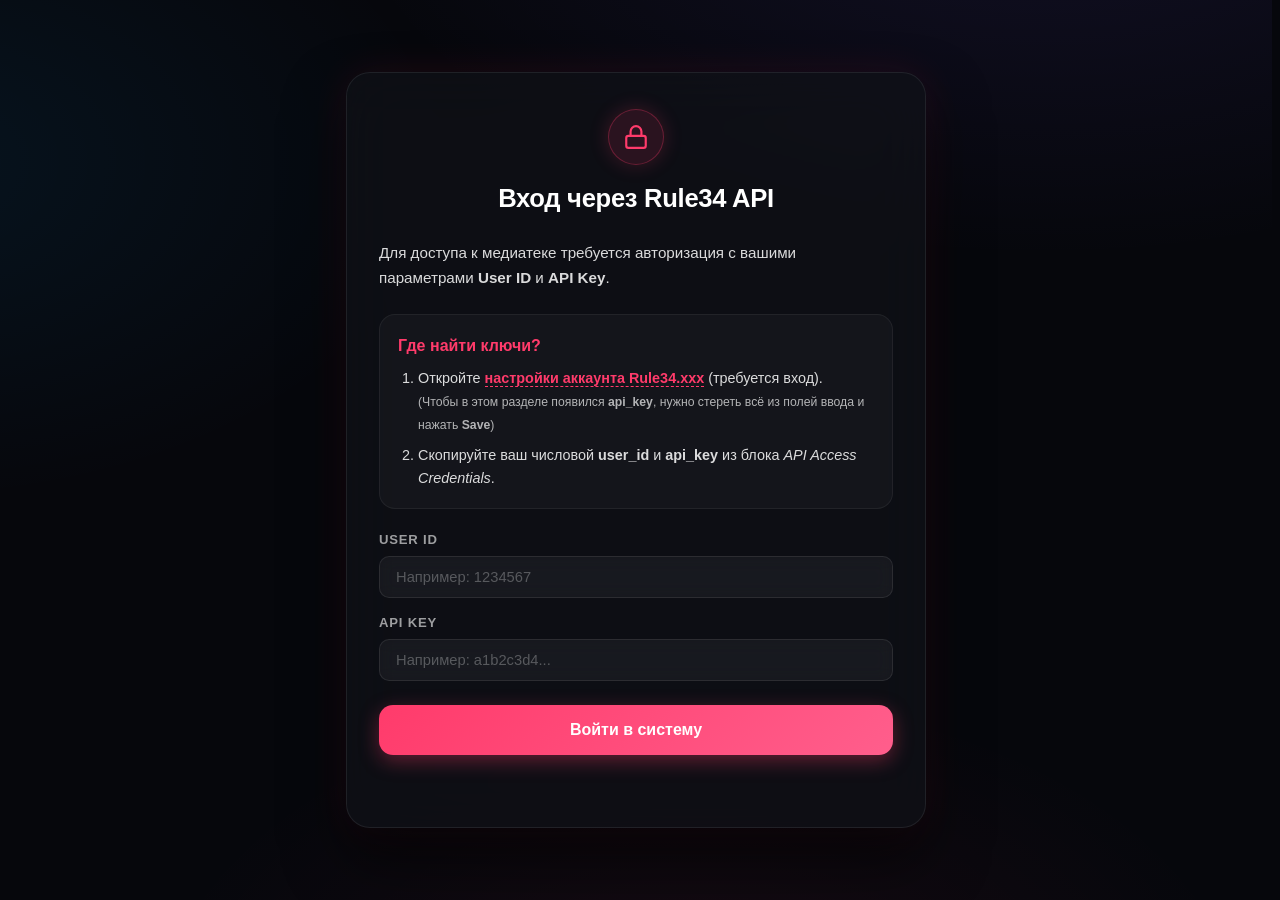
==== commit 336f9eda: "баг фиксы/оптимизация" ====
--- a/R34/login.html
+++ b/R34/login.html
@@ -4,12 +4,12 @@
   <meta charset="UTF-8">
   <meta name="viewport" content="width=device-width, initial-scale=1">
   <title>Вход через Rule34 API</title>
-  <link rel="stylesheet" href="static/css/base.css">
-  <link rel="stylesheet" href="static/css/search.css">
-  <link rel="stylesheet" href="static/css/gallery.css">
-  <link rel="stylesheet" href="static/css/fullscreen.css">
-  <link rel="stylesheet" href="static/css/controls.css">
-  <link rel="stylesheet" href="static/css/adaptive.css">
+  <link rel="stylesheet" href="static/css/base.css?v=2.0.0">
+  <link rel="stylesheet" href="static/css/search.css?v=2.0.0">
+  <link rel="stylesheet" href="static/css/gallery.css?v=2.0.0">
+  <link rel="stylesheet" href="static/css/fullscreen.css?v=2.0.0">
+  <link rel="stylesheet" href="static/css/controls.css?v=2.0.0">
+  <link rel="stylesheet" href="static/css/adaptive.css?v=2.0.0">
 </head>
 <body style="display: flex; align-items: center; justify-content: center; min-height: 100vh; padding: 20px;">
   <div class="cookie-instruction" style="background: rgba(18, 19, 26, 0.65); border: 1px solid rgba(255, 255, 255, 0.08); padding: 36px 32px; border-radius: 24px; max-width: 580px; width: 100%; margin: auto; box-shadow: 0 30px 60px rgba(0, 0, 0, 0.6), 0 0 40px rgba(255, 59, 107, 0.1); color: #f6f7fb; backdrop-filter: blur(28px); -webkit-backdrop-filter: blur(28px); transition: all 0.3s cubic-bezier(0.16, 1, 0.3, 1);">
--- a/R34/static/css/base.css
+++ b/R34/static/css/base.css
@@ -35,11 +35,11 @@
   --glass-highlight: inset 0 1px 0 rgba(255, 255, 255, 0.07);
 
   /* ── Шкала радиусов ── */
-  --radius-xs: 8px;
-  --radius-sm: 12px;
-  --radius-md: 16px;
-  --radius-lg: 22px;
-  --radius-xl: 28px;
+  --radius-xs: 6px;
+  --radius-sm: 10px;
+  --radius-md: 14px;
+  --radius-lg: 20px;
+  --radius-xl: 26px;
 
   /* ── Геометрия ── */
   --media-radius: 20px;
@@ -131,6 +131,7 @@
   font-size: var(--base-font-size, 16px);
   scroll-behavior: smooth;
   -webkit-text-size-adjust: 100%;
+  scrollbar-gutter: stable;
 }
 
 html, body {
@@ -169,9 +170,78 @@
   font-family: inherit;
 }
 
-img, video, svg {
+img, video {
   display: block;
   max-width: 100%;
+}
+
+svg {
+  display: inline-block;
+  vertical-align: middle;
+  flex-shrink: 0;
+  max-width: 100%;
+}
+
+/* ============================================================
+   GLOBAL BUTTON & ICON CENTERING RESET
+   ============================================================ */
+button,
+input[type="button"],
+input[type="submit"],
+input[type="reset"],
+.btn,
+.r34-btn-primary,
+.r34-btn-secondary,
+.r34-btn-danger,
+.modal-btn,
+.keep-btn,
+.confirm-btn,
+.col-btn,
+.fav-col-btn,
+.app-mode-btn,
+.settings-tab-btn,
+.settings-close-btn,
+.info-btn,
+.duration-preset-btn,
+.tutorial-badge-btn,
+.preset-btn,
+.game-btn-primary,
+.game-btn-secondary,
+.game-cat-pill,
+.game-start-btn,
+.game-create-btn,
+.game-back-btn,
+.fav-refresh-btn,
+.video-btn,
+.sound-btn,
+.like-btn,
+.fullscreen-btn,
+.fullscreen-close-btn,
+.fullscreen-puzzle-btn,
+.scroll-to-top-btn,
+.r34-search-arrow-btn,
+.r34-tag-mode-btn,
+.r34-settings-btn {
+  display: inline-flex;
+  align-items: center;
+  justify-content: center;
+  text-align: center;
+  vertical-align: middle;
+  box-sizing: border-box;
+}
+
+button svg,
+.btn svg,
+a svg,
+.tag svg,
+.media-tag svg,
+.badge svg,
+.chip svg,
+.pill svg {
+  display: inline-block;
+  vertical-align: middle;
+  flex-shrink: 0;
+  margin: 0;
 }
 
 ::selection {
@@ -206,10 +276,10 @@
 ::-webkit-scrollbar-thumb {
   background: var(--scrollbar-thumb-color, rgba(255, 255, 255, 0.14));
   border-radius: 99px;
-  transition: background 0.2s ease;
-}
-
-::-webkit-scrollbar-thumb:hover {
+  transition: background var(--transition-speed, 0.2s) var(--ease);
+}
+
+body.can-hover ::-webkit-scrollbar-thumb:hover, body:not(.can-hover) ::-webkit-scrollbar-thumb:active {
   background: var(--accent);
 }
 
@@ -286,9 +356,9 @@
   align-items: center;
   gap: 6px;
   width: calc(100% - 32px);
-  max-width: 440px;
-  margin: 28px auto 18px;
-  padding: 6px;
+  max-width: 420px;
+  margin: 24px auto 16px;
+  padding: 5px;
   background: var(--glass-bg);
   border: 1px solid var(--glass-border);
   border-radius: var(--radius-md);
@@ -304,12 +374,13 @@
   align-items: center;
   justify-content: center;
   gap: 8px;
-  padding: 11px 18px;
+  height: 40px;
+  padding: 0 16px;
   border: none;
   border-radius: var(--radius-sm);
   background: transparent;
-  color: rgba(255, 255, 255, 0.55);
-  font-size: 0.92rem;
+  color: rgba(255, 255, 255, 0.6);
+  font-size: 0.9rem;
   font-weight: 600;
   cursor: pointer;
   transition: background-color 0.22s var(--ease), color 0.22s var(--ease), box-shadow 0.22s var(--ease), transform 0.15s var(--ease);
@@ -327,7 +398,7 @@
   transition: transform 0.2s var(--ease);
 }
 
-.app-mode-btn:hover {
+body.can-hover .app-mode-btn:hover, body:not(.can-hover) .app-mode-btn:active {
   color: #fff;
   background: rgba(255, 255, 255, 0.06);
 }
@@ -396,10 +467,13 @@
   flex-wrap: wrap;
   justify-content: center;
   gap: 8px;
-  max-height: 160px;
+  max-height: 180px;
   overflow-y: auto;
-  margin: 20px 0;
-  padding: 4px;
+  margin: 16px 0;
+  padding: 12px 14px;
+  background: rgba(0, 0, 0, 0.22);
+  border: 1px solid rgba(255, 255, 255, 0.07);
+  border-radius: var(--radius-sm, 10px);
 }
 
 .modal-tags-list .tag.selected {
@@ -425,7 +499,7 @@
   transition: transform 0.2s var(--ease);
 }
 
-.tag:hover .tag-status-icon {
+body.can-hover .tag:hover .tag-status-icon, body:not(.can-hover) .tag:active .tag-status-icon {
   transform: scale(1.15);
 }
 
@@ -480,10 +554,10 @@
   border: 1px solid var(--glass-border);
   background: rgba(255, 255, 255, 0.02);
   box-shadow: var(--shadow-sm);
-  transition: border-color 0.2s ease, transform 0.2s var(--ease);
-}
-
-.modal-preview-img:hover {
+  transition: border-color var(--transition-speed, 0.2s) var(--ease), transform var(--transition-speed, 0.2s) var(--ease);
+}
+
+body.can-hover .modal-preview-img:hover, body:not(.can-hover) .modal-preview-img:active {
   border-color: var(--accent);
   transform: translateY(-2px);
 }
@@ -515,7 +589,7 @@
   -webkit-backdrop-filter: blur(10px);
 }
 
-.keep-btn:hover {
+body.can-hover .keep-btn:hover, body:not(.can-hover) .keep-btn:active {
   background: rgba(255, 255, 255, 0.13);
   border-color: var(--glass-border-strong);
   transform: translateY(-1px);
@@ -527,7 +601,7 @@
   box-shadow: 0 8px 22px rgba(var(--accent-rgb), 0.32);
 }
 
-.confirm-btn:hover {
+body.can-hover .confirm-btn:hover, body:not(.can-hover) .confirm-btn:active {
   box-shadow: 0 12px 30px rgba(var(--accent-rgb), 0.48);
   transform: translateY(-1px);
 }
@@ -576,7 +650,9 @@
    ============================================================ */
 .r34-input {
   width: 100%;
-  padding: 10px 14px;
+  height: 42px;
+  min-height: 42px;
+  padding: 0 16px;
   background: rgba(255, 255, 255, 0.04);
   border: 1px solid var(--glass-border);
   border-radius: var(--radius-sm);
@@ -586,10 +662,10 @@
   outline: none;
   backdrop-filter: blur(8px);
   -webkit-backdrop-filter: blur(8px);
-  transition: border-color 0.2s ease, box-shadow 0.2s ease, background 0.2s ease;
-}
-
-.r34-input:hover {
+  transition: border-color var(--transition-speed, 0.2s) var(--ease), box-shadow var(--transition-speed, 0.2s) var(--ease), background var(--transition-speed, 0.2s) var(--ease);
+}
+
+body.can-hover .r34-input:hover, body:not(.can-hover) .r34-input:active {
   border-color: rgba(255, 255, 255, 0.18);
 }
 
@@ -604,7 +680,8 @@
 }
 
 .r34-input-mini {
-  padding: 6px 10px;
+  height: 36px;
+  padding: 0 10px;
   background: rgba(255, 255, 255, 0.04);
   border: 1px solid var(--glass-border);
   border-radius: var(--radius-xs);
@@ -612,10 +689,10 @@
   font-size: 0.85rem;
   font-family: inherit;
   outline: none;
-  transition: all 0.2s ease;
-}
-
-.r34-input-mini:hover {
+  transition: all var(--transition-speed, 0.2s) var(--ease);
+}
+
+body.can-hover .r34-input-mini:hover, body:not(.can-hover) .r34-input-mini:active {
   border-color: rgba(255, 255, 255, 0.18);
 }
 
@@ -629,7 +706,9 @@
    FORMS — SELECT (glass)
    ============================================================ */
 .r34-select {
-  padding: 9px 38px 9px 16px;
+  height: 42px;
+  min-height: 42px;
+  padding: 0 38px 0 14px;
   background-color: rgba(255, 255, 255, 0.04);
   background-image: url("data:image/svg+xml,%3Csvg xmlns='http://www.w3.org/2000/svg' width='12' height='12' viewBox='0 0 24 24' fill='none' stroke='%23ffffff' stroke-width='2.5' stroke-linecap='round' stroke-linejoin='round'%3E%3Cpath d='m6 9 6 6 6-6'/%3E%3C/svg%3E");
   background-repeat: no-repeat;
@@ -646,10 +725,10 @@
   -webkit-appearance: none;
   backdrop-filter: blur(8px);
   -webkit-backdrop-filter: blur(8px);
-  transition: all 0.2s ease;
-}
-
-.r34-select:hover {
+  transition: all var(--transition-speed, 0.2s) var(--ease);
+}
+
+body.can-hover .r34-select:hover, body:not(.can-hover) .r34-select:active {
   background-color: rgba(255, 255, 255, 0.07);
   border-color: rgba(var(--accent-rgb), 0.35);
 }
@@ -663,6 +742,170 @@
   background: #10121a;
   color: #fff;
   padding: 12px;
+}
+
+/* ============================================================
+   FORMS — CUSTOM DROPDOWN (замена нативного <select>, glass)
+   Тот же визуальный стиль, что у .r34-select, но полностью
+   кастомная всплывающая панель вместо системного UI браузера.
+   ============================================================ */
+.r34-custom-dropdown {
+  position: relative;
+  width: auto;
+  min-width: 220px;
+  font-family: inherit;
+  box-sizing: border-box;
+}
+
+.r34-custom-dropdown-trigger {
+  width: 100%;
+  height: 42px;
+  min-height: 42px;
+  padding: 0 14px;
+  background-color: rgba(255, 255, 255, 0.04);
+  border: 1px solid var(--glass-border);
+  border-radius: var(--radius-sm);
+  color: var(--adaptive-text-main, var(--light));
+  font-size: 0.92rem;
+  font-weight: 500;
+  font-family: inherit;
+  display: flex;
+  align-items: center;
+  justify-content: space-between;
+  gap: 8px;
+  cursor: pointer;
+  text-align: left;
+  backdrop-filter: blur(8px);
+  -webkit-backdrop-filter: blur(8px);
+  transition: all var(--transition-speed, 0.2s) var(--ease);
+}
+
+.r34-custom-dropdown-trigger span:first-child {
+  overflow: hidden;
+  text-overflow: ellipsis;
+  white-space: nowrap;
+}
+
+body.can-hover .r34-custom-dropdown-trigger:hover, body:not(.can-hover) .r34-custom-dropdown-trigger:active {
+  background-color: rgba(255, 255, 255, 0.07);
+  border-color: rgba(var(--accent-rgb), 0.35);
+}
+
+.r34-custom-dropdown.open .r34-custom-dropdown-trigger {
+  border-color: var(--accent);
+  box-shadow: 0 0 0 2px rgba(var(--accent-rgb), 0.15);
+}
+
+.r34-custom-dropdown-arrow {
+  display: flex;
+  align-items: center;
+  flex-shrink: 0;
+  color: var(--accent);
+  transition: transform 0.25s var(--ease);
+}
+
+.r34-custom-dropdown.open .r34-custom-dropdown-arrow {
+  transform: rotate(180deg);
+}
+
+.r34-custom-dropdown-panel {
+  position: absolute;
+  top: calc(100% + 6px);
+  left: 0;
+  z-index: 60050;
+  width: 100%;
+  min-width: 100%;
+  max-height: 280px;
+  overflow-y: auto;
+  display: flex;
+  flex-direction: column;
+  gap: 2px;
+  padding: 6px;
+  background: var(--suggestion-bg, rgba(13, 15, 22, 0.96));
+  border: 1px solid var(--glass-border-strong);
+  border-radius: var(--radius-md, 14px);
+  backdrop-filter: blur(28px);
+  -webkit-backdrop-filter: blur(28px);
+  box-shadow: 0 16px 40px rgba(0, 0, 0, 0.6), 0 0 0 1px rgba(255, 255, 255, 0.05);
+  opacity: 0;
+  visibility: hidden;
+  pointer-events: none;
+  transform: translateY(-8px) scale(0.98);
+  transition: opacity var(--transition-speed, 0.2s) var(--ease),
+              transform var(--transition-speed, 0.2s) var(--ease),
+              visibility var(--transition-speed, 0.2s) var(--ease);
+}
+
+.r34-custom-dropdown.open .r34-custom-dropdown-panel,
+.r34-custom-dropdown-panel.open {
+  opacity: 1;
+  visibility: visible;
+  pointer-events: auto;
+  transform: translateY(0) scale(1);
+}
+
+.r34-custom-dropdown-item {
+  padding: 10px 14px;
+  border-radius: var(--radius-xs, 6px);
+  color: var(--adaptive-text-main, rgba(255, 255, 255, 0.85));
+  font-size: 0.9rem;
+  font-weight: 500;
+  cursor: pointer;
+  display: flex;
+  align-items: center;
+  justify-content: space-between;
+  gap: 8px;
+  transition: all 0.15s var(--ease);
+}
+
+body.can-hover .r34-custom-dropdown-item:hover, body:not(.can-hover) .r34-custom-dropdown-item:active {
+  background: rgba(var(--accent-rgb), 0.14);
+  color: #fff;
+}
+
+.r34-custom-dropdown-item.selected {
+  background: rgba(var(--accent-rgb), 0.16);
+  border: 1px solid rgba(var(--accent-rgb), 0.3);
+  color: var(--accent);
+  font-weight: 700;
+}
+
+.r34-custom-dropdown-item-check {
+  display: flex;
+  align-items: center;
+  flex-shrink: 0;
+  color: var(--accent);
+}
+
+.r34-custom-dropdown-panel::-webkit-scrollbar {
+  width: 5px;
+}
+
+.r34-custom-dropdown-panel::-webkit-scrollbar-thumb {
+  background: rgba(255, 255, 255, 0.15);
+  border-radius: 99px;
+}
+
+/* Внутри модалок наследуем адаптивные цвета контролов, как и .r34-select */
+.settings-modal-card .r34-custom-dropdown-trigger,
+.tag-modal-card .r34-custom-dropdown-trigger {
+  background-color: var(--ctrl-bg) !important;
+  border-color: var(--ctrl-border) !important;
+  color: var(--modal-text-color, var(--adaptive-text-main, #ffffff)) !important;
+}
+
+body.can-hover .settings-modal-card .r34-custom-dropdown-trigger:hover,
+body:not(.can-hover) .settings-modal-card .r34-custom-dropdown-trigger:active,
+body.can-hover .tag-modal-card .r34-custom-dropdown-trigger:hover,
+body:not(.can-hover) .tag-modal-card .r34-custom-dropdown-trigger:active {
+  background-color: var(--ctrl-hover-bg) !important;
+  border-color: var(--ctrl-hover-border) !important;
+}
+
+.settings-modal-card .r34-custom-dropdown-panel,
+.tag-modal-card .r34-custom-dropdown-panel {
+  background: var(--modal-bg, #0c0d12) !important;
+  color: var(--modal-text-color, var(--adaptive-text-main, #ffffff)) !important;
 }
 
 /* ============================================================
@@ -676,10 +919,10 @@
   border-radius: 99px;
   outline: none;
   cursor: pointer;
-  transition: background 0.2s ease;
-}
-
-input[type="range"]:hover {
+  transition: background var(--transition-speed, 0.2s) var(--ease);
+}
+
+body.can-hover input[type="range"]:hover, body:not(.can-hover) input[type="range"]:active {
   background: rgba(255, 255, 255, 0.17);
 }
 
@@ -709,10 +952,10 @@
   border: 2px solid rgba(255, 255, 255, 0.9);
   box-shadow: 0 2px 8px rgba(0, 0, 0, 0.45), 0 0 10px var(--accent-glow);
   cursor: grab;
-  transition: transform 0.15s ease, box-shadow 0.15s ease;
-}
-
-input[type="range"]:hover::-webkit-slider-thumb {
+  transition: transform 0.15s var(--ease), box-shadow 0.15s var(--ease);
+}
+
+body.can-hover input[type="range"]:hover::-webkit-slider-thumb, body:not(.can-hover) input[type="range"]:active::-webkit-slider-thumb {
   transform: scale(1.15);
   box-shadow: 0 2px 10px rgba(0, 0, 0, 0.5), 0 0 16px var(--accent-glow);
 }
@@ -743,9 +986,10 @@
   display: inline-flex;
   align-items: center;
   justify-content: center;
-  gap: 6px;
-  height: 38px;
-  padding: 8px 16px;
+  gap: 8px;
+  height: 40px;
+  min-height: 40px;
+  padding: 0 18px;
   background: var(--glass-bg-strong);
   border: 1px solid var(--glass-border);
   border-radius: var(--radius-sm);
@@ -764,7 +1008,7 @@
   flex-shrink: 0;
 }
 
-.r34-btn-secondary:hover {
+body.can-hover .r34-btn-secondary:hover, body:not(.can-hover) .r34-btn-secondary:active {
   background: rgba(255, 255, 255, 0.13);
   border-color: var(--glass-border-strong);
   transform: translateY(-1px);
@@ -778,7 +1022,10 @@
   display: inline-flex;
   align-items: center;
   justify-content: center;
-  padding: 11px 18px;
+  gap: 8px;
+  height: 42px;
+  min-height: 42px;
+  padding: 0 20px;
   background: rgba(255, 92, 92, 0.1);
   border: 1px solid rgba(255, 92, 92, 0.3);
   border-radius: var(--radius-sm);
@@ -791,7 +1038,7 @@
   transition: all 0.2s var(--ease);
 }
 
-.r34-btn-danger:hover {
+body.can-hover .r34-btn-danger:hover, body:not(.can-hover) .r34-btn-danger:active {
   background: var(--error);
   border-color: var(--error);
   color: #fff;
@@ -917,4 +1164,14 @@
   }
 }
 
-.inline-icon { display: inline-block; vertical-align: -0.2em; }+.inline-icon { display: inline-block; vertical-align: -0.2em; }
+.pc-only-badge {
+  font-size: 0.7rem;
+  font-weight: 500;
+  color: var(--text-muted, rgba(255, 255, 255, 0.4));
+  background: rgba(255, 255, 255, 0.05);
+  padding: 2px 6px;
+  border-radius: 4px;
+  margin-left: 6px;
+  vertical-align: middle;
+}
--- a/R34/static/css/search.css
+++ b/R34/static/css/search.css
@@ -30,7 +30,7 @@
   -webkit-backdrop-filter: blur(var(--glass-blur, 28px)) saturate(1.2);
   box-shadow: var(--shadow-md), var(--glass-highlight);
   animation: fadeInUp 0.6s 0.1s var(--ease) backwards;
-  transition: border-color 0.2s ease, box-shadow 0.2s ease;
+  transition: border-color var(--transition-speed, 0.2s) var(--ease), box-shadow var(--transition-speed, 0.2s) var(--ease);
 }
 
 .r34-search-block:focus-within {
@@ -75,7 +75,7 @@
   transition: color 0.2s;
 }
 
-.r34-hide-tags-label:hover {
+body.can-hover .r34-hide-tags-label:hover, body:not(.can-hover) .r34-hide-tags-label:active {
   color: var(--adaptive-text-main, rgba(255, 255, 255, 0.95));
 }
 
@@ -140,7 +140,7 @@
   cursor: pointer;
 }
 
-.tags-group-label:hover {
+body.can-hover .tags-group-label:hover, body:not(.can-hover) .tags-group-label:active {
   color: rgba(255, 255, 255, 0.75);
 }
 
@@ -241,7 +241,7 @@
   box-shadow: none !important;
 }
 
-.tag:hover {
+body.can-hover .tag:hover, body:not(.can-hover) .tag:active {
   background: rgba(var(--accent-rgb), 0.12);
   border-color: rgba(var(--accent-rgb), 0.4);
   color: #fff;
@@ -255,7 +255,7 @@
   text-decoration: none;
 }
 
-.tag.inactive:hover {
+body.can-hover .tag.inactive:hover, body:not(.can-hover) .tag.inactive:active {
   background: rgba(255, 255, 255, 0.05);
   border-color: rgba(255, 255, 255, 0.32);
   color: rgba(255, 255, 255, 0.6);
@@ -280,10 +280,10 @@
   font-size: 0.74rem;
   font-weight: 700;
   font-variant-numeric: tabular-nums;
-  transition: all 0.2s ease;
-}
-
-.tag:hover .tag-count {
+  transition: all var(--transition-speed, 0.2s) var(--ease);
+}
+
+body.can-hover .tag:hover .tag-count, body:not(.can-hover) .tag:active .tag-count {
   color: #fff;
   background: rgba(var(--accent-rgb), 0.4);
   border-color: rgba(var(--accent-rgb), 0.65);
@@ -302,10 +302,11 @@
   display: flex;
   align-items: center;
   width: 100%;
+  min-height: 52px;
   margin-top: 8px;
   background: var(--glass-bg-strong);
   border: 1px solid var(--glass-border);
-  border-radius: var(--radius-md, 16px);
+  border-radius: var(--radius-md, 14px);
   overflow: visible; /* саджесты вылетают наружу */
   transition: border-color 0.3s, box-shadow 0.3s;
 }
@@ -317,11 +318,12 @@
 
 .r34-search-input {
   flex: 1;
-  padding: 16px 20px;
+  height: 48px;
+  padding: 0 16px;
   border: none;
   background: transparent;
   color: #fff;
-  font-size: 1.05rem;
+  font-size: 1rem;
   font-weight: 500;
   outline: none;
 }
@@ -335,32 +337,32 @@
   display: flex;
   align-items: center;
   justify-content: center;
-  width: 44px;
-  height: 44px;
+  width: 40px;
+  height: 40px;
   margin-right: 6px;
   padding: 0;
   background: linear-gradient(135deg, var(--accent) 0%, var(--accent-alt) 100%);
   border: none;
-  border-radius: var(--radius-sm, 12px);
+  border-radius: var(--radius-sm, 10px);
   color: #fff;
   cursor: pointer;
-  box-shadow: 0 6px 16px rgba(var(--accent-rgb), 0.3);
+  box-shadow: 0 4px 14px rgba(var(--accent-rgb), 0.3);
   transform: translateZ(0);
   will-change: transform, box-shadow;
   transition: transform 0.22s var(--ease), box-shadow 0.22s var(--ease);
 }
 
 .r34-search-arrow-btn svg {
-  width: 20px;
-  height: 20px;
+  width: 18px;
+  height: 18px;
   stroke: currentColor;
   stroke-width: 2;
   fill: none;
 }
 
-.r34-search-arrow-btn:hover {
+body.can-hover .r34-search-arrow-btn:hover, body:not(.can-hover) .r34-search-arrow-btn:active {
   transform: translateY(-1px) scale(1.03) translateZ(0);
-  box-shadow: 0 10px 24px rgba(var(--accent-rgb), 0.45);
+  box-shadow: 0 8px 20px rgba(var(--accent-rgb), 0.45);
 }
 
 .r34-search-arrow-btn:active {
@@ -373,14 +375,14 @@
   display: flex;
   align-items: center;
   justify-content: center;
-  width: 44px;
-  height: 44px;
+  width: 40px;
+  height: 40px;
   margin-left: 6px;
-  margin-right: 6px;
+  margin-right: 4px;
   padding: 0;
   background: var(--glass-bg-strong, rgba(255, 255, 255, 0.08));
   border: 1px solid var(--glass-border, rgba(255, 255, 255, 0.12));
-  border-radius: var(--radius-sm, 12px);
+  border-radius: var(--radius-sm, 10px);
   color: var(--adaptive-text-main, rgba(255, 255, 255, 0.85));
   cursor: pointer;
   transform: translateZ(0);
@@ -389,24 +391,24 @@
 }
 
 .r34-tag-mode-btn svg {
-  width: 20px;
-  height: 20px;
+  width: 18px;
+  height: 18px;
   stroke: currentColor;
   stroke-width: 2;
   fill: none;
   transition: transform 0.2s var(--ease);
 }
 
-.r34-tag-mode-btn:hover {
+body.can-hover .r34-tag-mode-btn:hover, body:not(.can-hover) .r34-tag-mode-btn:active {
   background: rgba(var(--accent-rgb), 0.15);
   border-color: rgba(var(--accent-rgb), 0.4);
   color: var(--accent);
-  transform: translateY(-1px) scale(1.05) translateZ(0);
+  transform: translateY(-1px) scale(1.04) translateZ(0);
   box-shadow: 0 4px 12px rgba(var(--accent-rgb), 0.2);
 }
 
 .r34-tag-mode-btn:active {
-  transform: translateY(1px) scale(0.95) translateZ(0);
+  transform: translateY(1px) scale(0.96) translateZ(0);
 }
 
 /* Режим исключения (минус) */
@@ -416,62 +418,88 @@
   color: #ff5252;
 }
 
-.r34-tag-mode-btn.mode-exclude:hover {
+body.can-hover .r34-tag-mode-btn.mode-exclude:hover, body:not(.can-hover) .r34-tag-mode-btn.mode-exclude:active {
   background: rgba(255, 82, 82, 0.2);
   border-color: rgba(255, 82, 82, 0.6);
   box-shadow: 0 4px 12px rgba(255, 82, 82, 0.25);
 }
 
-/* ---------- Саджесты ---------- */
+/* ---------- Саджесты (Выпадающие подсказки) ---------- */
 .suggestions-container {
   position: absolute;
-  top: calc(100% + 10px);
+  top: calc(100% + 8px);
   left: 0;
   z-index: 1000;
   display: none;
   width: 100%;
-  max-height: 280px;
+  max-height: 320px;
+  padding: 4px;
   overflow: hidden;
   overflow-y: auto;
   background: var(--suggestion-bg, rgba(13, 15, 22, 0.96));
   border: 1px solid var(--glass-border-strong);
-  border-radius: var(--radius-md, 16px);
-  backdrop-filter: blur(24px);
-  -webkit-backdrop-filter: blur(24px);
-  box-shadow: var(--shadow-lg);
+  border-radius: var(--radius-md, 14px);
+  backdrop-filter: blur(28px);
+  -webkit-backdrop-filter: blur(28px);
+  box-shadow: 0 16px 40px rgba(0, 0, 0, 0.6), 0 0 0 1px rgba(255, 255, 255, 0.05);
+}
+
+.suggestions-container::-webkit-scrollbar {
+  width: 5px;
+}
+
+.suggestions-container::-webkit-scrollbar-track {
+  background: transparent;
+}
+
+.suggestions-container::-webkit-scrollbar-thumb {
+  background: rgba(255, 255, 255, 0.15);
+  border-radius: 99px;
 }
 
 .suggestion-item {
   display: flex;
   align-items: center;
   justify-content: space-between;
-  padding: 13px 18px;
+  min-height: 40px;
+  padding: 8px 14px;
+  margin-bottom: 2px;
   color: var(--suggestion-text-color, var(--adaptive-text-main, var(--light)));
-  font-size: 0.95rem;
+  font-size: 0.92rem;
   font-weight: 500;
+  border-radius: var(--radius-xs, 6px);
   cursor: pointer;
-  border-bottom: 1px solid rgba(255, 255, 255, 0.04);
-  transition: all 0.2s ease;
+  transition: background-color 0.18s var(--ease), color 0.18s var(--ease);
 }
 
 .suggestion-item:last-child {
-  border-bottom: none;
-}
-
-.suggestion-item:hover {
-  background: rgba(var(--accent-rgb), 0.12);
+  margin-bottom: 0;
+}
+
+body.can-hover .suggestion-item:hover, body:not(.can-hover) .suggestion-item:active {
+  background: rgba(var(--accent-rgb), 0.14);
   color: #fff;
 }
 
 .suggestion-item span {
-  color: rgba(255, 255, 255, 0.35);
-  font-size: 0.85em;
-  font-weight: 500;
+  display: inline-flex;
+  align-items: center;
+  justify-content: center;
+  padding: 2px 8px;
+  background: rgba(255, 255, 255, 0.06);
+  border: 1px solid rgba(255, 255, 255, 0.1);
+  border-radius: 999px;
+  color: rgba(255, 255, 255, 0.65);
+  font-size: 0.74rem;
+  font-weight: 600;
   font-variant-numeric: tabular-nums;
-}
-
-.suggestion-item:hover span {
-  color: rgba(255, 255, 255, 0.6);
+  transition: all 0.18s var(--ease);
+}
+
+body.can-hover .suggestion-item:hover span, body:not(.can-hover) .suggestion-item:active span {
+  background: rgba(var(--accent-rgb), 0.28);
+  border-color: rgba(var(--accent-rgb), 0.55);
+  color: #fff;
 }
 
 .suggestion-item * {
@@ -511,7 +539,7 @@
   transition: all 0.25s var(--ease);
 }
 
-.r34-settings-btn:hover {
+body.can-hover .r34-settings-btn:hover, body:not(.can-hover) .r34-settings-btn:active {
   background: rgba(255, 255, 255, 0.12);
   color: #fff;
   transform: translateY(-1px);
@@ -525,7 +553,7 @@
   transition: transform 0.4s var(--ease);
 }
 
-.r34-settings-btn:hover svg {
+body.can-hover .r34-settings-btn:hover svg, body:not(.can-hover) .r34-settings-btn:active svg {
   transform: rotate(45deg);
 }
 
@@ -665,7 +693,7 @@
   transition: all 0.2s;
 }
 
-.settings-close-btn:hover {
+body.can-hover .settings-close-btn:hover, body:not(.can-hover) .settings-close-btn:active {
   background: rgba(var(--accent-rgb), 0.12);
   color: var(--accent);
   transform: scale(1.06);
@@ -681,6 +709,10 @@
 
 .settings-tab-btn {
   flex: 1;
+  display: inline-flex;
+  align-items: center;
+  justify-content: center;
+  text-align: center;
   padding: 12px 6px;
   background: none;
   border: none;
@@ -688,11 +720,12 @@
   color: var(--modal-text-muted, var(--adaptive-text-muted, rgba(255, 255, 255, 0.5)));
   font-size: 0.95rem;
   font-weight: 600;
+  line-height: 1.2;
   cursor: pointer;
   transition: all 0.2s var(--ease);
 }
 
-.settings-tab-btn:hover {
+body.can-hover .settings-tab-btn:hover, body:not(.can-hover) .settings-tab-btn:active {
   color: var(--modal-text-color, var(--adaptive-text-main, #fff));
 }
 
@@ -713,47 +746,79 @@
 .settings-option {
   display: flex;
   flex-direction: column;
-  gap: 8px;
+  gap: 10px;
+  padding: 14px 16px;
+  background: rgba(255, 255, 255, 0.03);
+  border: 1px solid rgba(255, 255, 255, 0.07);
+  border-radius: var(--radius-sm, 10px);
+  backdrop-filter: blur(10px);
+  -webkit-backdrop-filter: blur(10px);
+  transition: all 0.2s var(--ease);
+}
+
+body.can-hover .settings-option:hover {
+  background: rgba(255, 255, 255, 0.045);
+  border-color: rgba(255, 255, 255, 0.12);
 }
 
 .settings-option-row {
   flex-direction: row;
   align-items: center;
   justify-content: space-between;
-  gap: 16px;
+  gap: 12px;
 }
 
 .settings-label {
-  color: var(--modal-text-color, var(--adaptive-text-main, rgba(255, 255, 255, 0.88)));
+  color: var(--modal-text-color, var(--adaptive-text-main, rgba(255, 255, 255, 0.9)));
   font-size: 0.92rem;
   font-weight: 600;
+  letter-spacing: 0.1px;
 }
 
 .settings-option-row .settings-label {
-  max-width: 75%;
+  max-width: 80%;
 }
 
 /* ---------- Выбор колонок ---------- */
 .columns-selector {
   display: flex;
-  flex-wrap: wrap;
-  gap: 8px;
+  align-items: center;
+  gap: 6px;
   width: 100%;
+  padding: 4px;
+  background: rgba(0, 0, 0, 0.25);
+  border: 1px solid rgba(255, 255, 255, 0.06);
+  border-radius: var(--radius-xs, 8px);
 }
 
 .col-btn {
   flex: 1;
-  min-width: 48px;
+  min-width: 0;
   height: 38px;
-  background: rgba(255, 255, 255, 0.12);
-  border: 1px solid rgba(255, 255, 255, 0.22);
-  border-radius: 10px;
-  color: var(--modal-text-color, var(--adaptive-text-main, #ffffff));
-  font-size: 0.95rem;
+  display: inline-flex;
+  align-items: center;
+  justify-content: center;
+  text-align: center;
+  line-height: 1;
+  background: transparent;
+  border: none;
+  border-radius: calc(var(--radius-xs, 8px) - 2px);
+  color: var(--modal-text-color, var(--adaptive-text-main, rgba(255, 255, 255, 0.75)));
+  font-size: 0.92rem;
   font-weight: 700;
   cursor: pointer;
   transition: all 0.2s var(--ease);
-  box-shadow: 0 2px 6px rgba(0, 0, 0, 0.12);
+}
+
+body.can-hover .col-btn:hover, body:not(.can-hover) .col-btn:active {
+  background: rgba(255, 255, 255, 0.08);
+  color: #fff;
+}
+
+.col-btn.active {
+  background: linear-gradient(135deg, var(--accent) 0%, var(--accent-alt) 100%);
+  color: #ffffff;
+  box-shadow: 0 2px 10px var(--accent-glow);
 }
 
 [data-theme="light"] .col-btn,
@@ -763,7 +828,7 @@
   color: #0a0b10;
 }
 
-.col-btn:hover {
+body.can-hover .col-btn:hover, body:not(.can-hover) .col-btn:active {
   background: rgba(255, 255, 255, 0.22);
   border-color: var(--accent);
   color: var(--modal-text-color, var(--adaptive-text-main, #ffffff));
@@ -780,10 +845,10 @@
 
 /* ---------- Инфо-кнопки и подсказки ---------- */
 .info-btn {
-  transition: all 0.2s ease !important;
-}
-
-.info-btn:hover {
+  transition: all var(--transition-speed, 0.2s) var(--ease) !important;
+}
+
+body.can-hover .info-btn:hover, body:not(.can-hover) .info-btn:active {
   background: rgba(var(--accent-rgb), 0.15) !important;
   color: var(--accent) !important;
   transform: scale(1.12);
@@ -862,7 +927,7 @@
   transition: all var(--card-transition-speed, 0.3s) ease;
 }
 
-.preview-card:hover {
+body.can-hover .preview-card:hover, body:not(.can-hover) .preview-card:active {
   transform: var(--hover-transform, translateY(-6px));
   border-color: var(--hover-border-color, var(--accent));
   box-shadow: var(--hover-box-shadow);
@@ -886,7 +951,7 @@
   border-radius: 99px;
 }
 
-#settingsPreviewArea::-webkit-scrollbar-thumb:hover {
+body.can-hover #settingsPreviewArea::-webkit-scrollbar-thumb:hover, body:not(.can-hover) #settingsPreviewArea::-webkit-scrollbar-thumb:active {
   background: var(--accent);
 }
 
@@ -895,7 +960,7 @@
   transition: all 0.2s var(--ease);
 }
 
-.theme-color-dot:hover {
+body.can-hover .theme-color-dot:hover, body:not(.can-hover) .theme-color-dot:active {
   transform: scale(1.12);
 }
 
@@ -936,7 +1001,7 @@
   transform: translateY(0);
 }
 
-.scroll-to-top-btn:hover {
+body.can-hover .scroll-to-top-btn:hover, body:not(.can-hover) .scroll-to-top-btn:active {
   opacity: 1;
   transform: translateY(-4px) scale(1.08);
   box-shadow: 0 12px 30px rgba(var(--accent-rgb), 0.45), 0 0 24px var(--accent-glow);
@@ -947,10 +1012,10 @@
 }
 
 .scroll-to-top-btn svg {
-  transition: transform 0.2s ease;
-}
-
-.scroll-to-top-btn:hover svg {
+  transition: transform var(--transition-speed, 0.2s) var(--ease);
+}
+
+body.can-hover .scroll-to-top-btn:hover svg, body:not(.can-hover) .scroll-to-top-btn:active svg {
   transform: translateY(-2px);
 }
 
@@ -959,7 +1024,7 @@
   transform: scale(0.9) !important;
   background: rgba(var(--accent-rgb), 0.4) !important;
   border-color: var(--accent) !important;
-  transition: all 0.15s ease !important;
+  transition: all 0.15s var(--ease) !important;
 }
 
 /* ============================================================
@@ -999,13 +1064,19 @@
 }
 
 /* Ховеры контролов */
-.settings-modal-card .r34-input:hover,
-.settings-modal-card .r34-input-mini:hover,
-.settings-modal-card .r34-select:hover,
-.settings-modal-card .col-btn:hover,
-.tag-modal-card .r34-input:hover,
-.tag-modal-card .r34-input-mini:hover,
-.tag-modal-card .r34-select:hover {
+body.can-hover .settings-modal-card .r34-input:hover,
+body:not(.can-hover) .settings-modal-card .r34-input:active,
+body.can-hover .settings-modal-card .r34-input-mini:hover,
+body:not(.can-hover) .settings-modal-card .r34-input-mini:active,
+body.can-hover .settings-modal-card .r34-select:hover,
+body:not(.can-hover) .settings-modal-card .r34-select:active,
+body.can-hover .settings-modal-card .col-btn:hover,
+body:not(.can-hover) .settings-modal-card .col-btn:active,
+body.can-hover .tag-modal-card .r34-input:hover,
+body:not(.can-hover) .tag-modal-card .r34-input:active,
+body.can-hover .tag-modal-card .r34-input-mini:hover,
+body:not(.can-hover) .tag-modal-card .r34-input-mini:active,
+body.can-hover .tag-modal-card .r34-select:hover, body:not(.can-hover) .tag-modal-card .r34-select:active {
   background-color: var(--ctrl-hover-bg) !important;
   border-color: var(--ctrl-hover-border) !important;
 }
@@ -1043,7 +1114,7 @@
   color: var(--modal-text-muted, var(--adaptive-text-muted, rgba(255,255,255,0.7))) !important;
   border-color: var(--ctrl-border) !important;
 }
-.settings-modal-card .settings-close-btn:hover {
+body.can-hover .settings-modal-card .settings-close-btn:hover, body:not(.can-hover) .settings-modal-card .settings-close-btn:active {
   background: rgba(var(--accent-rgb), 0.15) !important;
   color: var(--accent) !important;
   border-color: var(--accent) !important;
@@ -1109,8 +1180,10 @@
   background: var(--ctrl-border);
   border-radius: 99px;
 }
-.settings-modal-body::-webkit-scrollbar-thumb:hover,
-.tag-modal-card::-webkit-scrollbar-thumb:hover,
-.modal-tag-preview-grid::-webkit-scrollbar-thumb:hover {
+body.can-hover .settings-modal-body::-webkit-scrollbar-thumb:hover,
+body:not(.can-hover) .settings-modal-body::-webkit-scrollbar-thumb:active,
+body.can-hover .tag-modal-card::-webkit-scrollbar-thumb:hover,
+body:not(.can-hover) .tag-modal-card::-webkit-scrollbar-thumb:active,
+body.can-hover .modal-tag-preview-grid::-webkit-scrollbar-thumb:hover, body:not(.can-hover) .modal-tag-preview-grid::-webkit-scrollbar-thumb:active {
   background: var(--accent);
 }
--- a/R34/static/css/gallery.css
+++ b/R34/static/css/gallery.css
@@ -14,7 +14,7 @@
   max-width: var(--gallery-max-width, 1400px);
   margin: 0 auto;
   padding: 24px;
-  transition: gap 0.3s ease, padding 0.3s ease;
+  transition: gap 0.3s var(--ease), padding 0.3s var(--ease);
 }
 
 /* Режим с фиксированным количеством колонок - естественное соотношение сторон */
@@ -37,7 +37,7 @@
   transition: none !important;
 }
 
-body.r34-low-power-mode .media-container:hover {
+body.can-hover.r34-low-power-mode .media-container:hover {
   transform: none !important;
   box-shadow: 0 0 0 2px var(--accent) !important;
 }
@@ -77,7 +77,36 @@
   transition: transform var(--card-transition-speed, 0.25s) var(--ease), border-color var(--card-transition-speed, 0.25s) var(--ease), box-shadow var(--card-transition-speed, 0.25s) var(--ease);
 }
 
-.media-container:hover {
+/* Applied to a card while its media is unloaded (scrolled far off-screen, see
+   Gallery.unloadMedia). With no media left inside, there is nothing left to
+   blur — dropping the backdrop-filter here removes the card's GPU compositing
+   layer(s) instead of leaving them allocated forever for a card the user
+   isn't even looking at. Removed again the moment the card's media reloads.
+   Same reasoning for will-change: a long infinite-scroll session can leave
+   hundreds of unloaded cards sitting in the DOM, each still reserving its
+   own compositor layer for a hover transform it isn't using right now. */
+.media-container.media-unloaded {
+  will-change: auto !important;
+}
+
+.media-container.media-unloaded,
+.media-container.media-unloaded .fullscreen-btn,
+.media-container.media-unloaded .sound-control-wrapper {
+  backdrop-filter: none !important;
+  -webkit-backdrop-filter: none !important;
+}
+
+/* Заглушка виртуализации (см. Gallery._virtualizeCard) — карточка, уехавшая
+   далеко за экран, целиком заменяется на этот пустой div. Высоту ему
+   выставляет JS (inline style), чтобы точно совпадала с высотой карточки
+   на момент подмены — без границы/тени/блюра/анимаций ему просто нечего
+   рисовать, кроме зарезервированного места под будущую настоящую карточку. */
+.media-placeholder-slot {
+  min-width: 0;
+  box-sizing: border-box;
+}
+
+body.can-hover .media-container:hover {
   transform: var(--hover-transform, translateY(-4px)) translateZ(0);
   border-color: var(--hover-border-color, var(--accent));
   box-shadow: var(--hover-box-shadow, 0 16px 32px rgba(0, 0, 0, 0.4), 0 0 0 1px var(--accent));
@@ -125,7 +154,7 @@
 /* Производительность в многоколоночном режиме */
 .media-container.custom-cols,
 .multi-cols-mode .media-container {
-  contain: layout paint style;
+  /* contain: layout paint style; -- disabled to prevent dynamic grid sizing and expansion bugs on click */
 }
 
 .multi-cols-mode .custom-video-controls,
@@ -141,8 +170,9 @@
   text-shadow: none !important;
 }
 
-.multi-cols-mode .media-container:hover,
-.media-container.custom-cols:hover {
+body.can-hover .multi-cols-mode .media-container:hover,
+
+body.can-hover .media-container.custom-cols:hover, body:not(.can-hover) .media-container.custom-cols:active {
   box-shadow: var(--shadow-md) !important;
 }
 
@@ -238,7 +268,7 @@
   filter: drop-shadow(0 1px 2px rgba(0, 0, 0, 0.6));
 }
 
-.fullscreen-btn:hover {
+body.can-hover .fullscreen-btn:hover, body:not(.can-hover) .fullscreen-btn:active {
   background: var(--accent, #ff3b6b) !important;
   border-color: var(--accent, #ff3b6b) !important;
   transform: scale(1.06);
@@ -274,7 +304,7 @@
   box-sizing: border-box;
 }
 
-.sound-control-wrapper:hover {
+body.can-hover .sound-control-wrapper:hover, body:not(.can-hover) .sound-control-wrapper:active {
   height: 130px;
   background: rgba(18, 18, 26, 0.92) !important;
   border-color: rgba(255, 255, 255, 0.4) !important;
@@ -282,15 +312,15 @@
 }
 
 @media (max-width: 768px), (hover: none) {
-  .sound-control-wrapper:hover {
+body.can-hover .sound-control-wrapper:hover, body:not(.can-hover) .sound-control-wrapper:active {
     height: 36px !important;
   }
-  .sound-control-wrapper:hover .sound-volume-slider-container {
+body.can-hover .sound-control-wrapper:hover .sound-volume-slider-container, body:not(.can-hover) .sound-control-wrapper:active .sound-volume-slider-container {
     opacity: 0 !important;
     pointer-events: none !important;
     transform: translateY(-8px) scale(0.9) !important;
   }
-  .sound-control-wrapper:hover .sound-toggle-btn {
+body.can-hover .sound-control-wrapper:hover .sound-toggle-btn, body:not(.can-hover) .sound-control-wrapper:active .sound-toggle-btn {
     transform: translateY(0) !important;
   }
 }
@@ -300,7 +330,7 @@
   position: absolute;
   top: 8px;
   left: 0;
-  width: 36px;
+  width: 100%;
   height: 76px;
   display: flex;
   align-items: center;
@@ -312,7 +342,7 @@
               transform 0.25s cubic-bezier(0.4, 0, 0.2, 1);
 }
 
-.sound-control-wrapper:hover .sound-volume-slider-container {
+body.can-hover .sound-control-wrapper:hover .sound-volume-slider-container, body:not(.can-hover) .sound-control-wrapper:active .sound-volume-slider-container {
   opacity: 1;
   pointer-events: auto;
   transform: translateY(0) scale(1);
@@ -341,10 +371,10 @@
   background: var(--accent, #ff3b6b);
   cursor: pointer;
   box-shadow: 0 1px 4px rgba(0, 0, 0, 0.5);
-  transition: transform 0.15s ease;
-}
-
-.sound-volume-slider::-webkit-slider-thumb:hover {
+  transition: transform 0.15s var(--ease);
+}
+
+body.can-hover .sound-volume-slider::-webkit-slider-thumb:hover, body:not(.can-hover) .sound-volume-slider::-webkit-slider-thumb:active {
   transform: scale(1.25);
 }
 
@@ -356,7 +386,7 @@
   background: var(--accent, #ff3b6b);
   cursor: pointer;
   box-shadow: 0 1px 4px rgba(0, 0, 0, 0.5);
-  transition: transform 0.15s ease;
+  transition: transform 0.15s var(--ease);
 }
 
 /* Кнопка звука (значок): при наведении смещается сверху вниз */
@@ -365,40 +395,48 @@
   top: 0;
   left: 0;
   z-index: 2;
-  display: flex;
-  align-items: center;
-  justify-content: center;
-  width: 36px;
-  height: 36px;
+  display: flex !important;
+  align-items: center !important;
+  justify-content: center !important;
+  width: 100% !important;
+  height: 100% !important;
+  max-height: 36px;
   background: transparent;
   border: none;
   border-radius: 50%;
   color: #ffffff !important;
   cursor: pointer;
   outline: none;
+  padding: 0 !important;
+  margin: 0 !important;
+  box-sizing: border-box;
   transition: transform 0.3s cubic-bezier(0.4, 0, 0.2, 1),
-              color 0.2s ease,
-              background 0.2s ease;
+              color var(--transition-speed, 0.2s) var(--ease),
+              background var(--transition-speed, 0.2s) var(--ease);
 }
 
 .sound-toggle-btn svg {
-  width: 18px;
-  height: 18px;
+  width: 18px !important;
+  height: 18px !important;
+  max-width: 58% !important;
+  max-height: 58% !important;
+  display: block !important;
+  margin: auto !important;
   stroke: #ffffff !important;
   stroke-width: 2;
   fill: none;
   filter: drop-shadow(0 1px 2px rgba(0, 0, 0, 0.6));
 }
 
-.sound-control-wrapper:hover .sound-toggle-btn {
+body.can-hover .sound-control-wrapper:hover .sound-toggle-btn, body:not(.can-hover) .sound-control-wrapper:active .sound-toggle-btn {
   transform: translateY(90px);
 }
 
-.sound-toggle-btn:hover {
+body.can-hover .sound-toggle-btn:hover, body:not(.can-hover) .sound-toggle-btn:active {
   color: var(--accent, #ff3b6b) !important;
 }
 
-.sound-toggle-btn:hover svg {
+body.can-hover .sound-toggle-btn:hover svg, body:not(.can-hover) .sound-toggle-btn:active svg {
   stroke: var(--accent, #ff3b6b) !important;
 }
 
@@ -493,7 +531,7 @@
   display: block;
 }
 
-.like-btn:hover {
+body.can-hover .like-btn:hover, body:not(.can-hover) .like-btn:active {
   background: var(--accent-glow);
   border-color: var(--accent);
   color: var(--accent);
@@ -516,7 +554,7 @@
   filter: drop-shadow(0 0 4px rgba(var(--accent-rgb), 0.5));
 }
 
-.like-btn.liked:hover {
+body.can-hover .like-btn.liked:hover, body:not(.can-hover) .like-btn.liked:active {
   background: rgba(var(--accent-rgb), 0.2);
   border-color: var(--accent);
   color: var(--accent-alt);
@@ -581,7 +619,7 @@
   font-weight: 600;
   font-variant-numeric: tabular-nums;
   text-align: center;
-  transition: color 0.25s ease;
+  transition: color 0.25s var(--ease);
 }
 
 .like-btn.liked + .like-count {
@@ -612,6 +650,14 @@
   display: none !important;
 }
 
+.media-extra-info.is-closing {
+  transition: height var(--card-transition-speed, 300ms) var(--ease),
+              margin var(--card-transition-speed, 300ms) var(--ease),
+              padding var(--card-transition-speed, 300ms) var(--ease),
+              opacity var(--card-transition-speed, 300ms) var(--ease);
+  pointer-events: none;
+}
+
 @keyframes slideDown {
   from { opacity: 0; transform: translateY(-12px); }
   to   { opacity: 1; transform: translateY(0); }
@@ -640,7 +686,7 @@
               transform var(--card-transition-speed, 0.3s) ease;
 }
 
-.r34-tags-hover-only .media-extra-info:hover .media-tags-list {
+body.can-hover .r34-tags-hover-only .media-extra-info:hover .media-tags-list, body:not(.can-hover) .r34-tags-hover-only .media-extra-info:active .media-tags-list {
   opacity: 1;
   max-height: 1000px;
   transform: translateY(0);
@@ -651,12 +697,15 @@
   transition: opacity var(--card-transition-speed, 0.3s) ease;
 }
 
-.r34-tags-hover-only .media-extra-info:hover .media-tags-title {
+body.can-hover .r34-tags-hover-only .media-extra-info:hover .media-tags-title, body:not(.can-hover) .r34-tags-hover-only .media-extra-info:active .media-tags-title {
   opacity: 1;
 }
 
 .media-tag {
-  display: inline-block;
+  display: inline-flex;
+  align-items: center;
+  justify-content: center;
+  gap: 4px;
   padding: 6px 14px;
   background: var(--glass-bg);
   border: 1px solid var(--glass-border);
@@ -664,12 +713,13 @@
   color: var(--text-muted);
   font-size: var(--tag-font-size, 0.88rem);
   font-weight: 500;
+  line-height: 1.2;
   cursor: pointer;
   user-select: none;
   transition: all var(--card-transition-speed, 0.2s) ease;
 }
 
-.media-tag:hover {
+body.can-hover .media-tag:hover, body:not(.can-hover) .media-tag:active {
   background: var(--accent-glow);
   border-color: var(--accent);
   color: var(--light);
@@ -831,7 +881,7 @@
   transition: all 0.25s var(--ease);
 }
 
-.zoom-close-btn:hover {
+body.can-hover .zoom-close-btn:hover, body:not(.can-hover) .zoom-close-btn:active {
   background: rgba(var(--accent-rgb), 0.25);
   border-color: rgba(var(--accent-rgb), 0.45);
   color: #fff;
@@ -876,6 +926,14 @@
   display: none !important;
 }
 
+.media-source-block.is-closing {
+  transition: height var(--card-transition-speed, 300ms) var(--ease),
+              margin var(--card-transition-speed, 300ms) var(--ease),
+              padding var(--card-transition-speed, 300ms) var(--ease),
+              opacity var(--card-transition-speed, 300ms) var(--ease);
+  pointer-events: none;
+}
+
 .r34-source-header {
   display: flex;
   align-items: center;
@@ -924,10 +982,10 @@
   border: 1px solid rgba(255, 255, 255, 0.06);
   border-radius: 16px;
   box-shadow: inset 0 1px 0 rgba(255, 255, 255, 0.03), 0 4px 15px rgba(0, 0, 0, 0.15);
-  transition: border-color 0.25s ease, background-color 0.25s ease;
-}
-
-.r34-source-plain-text-wrapper:hover {
+  transition: border-color 0.25s var(--ease), background-color 0.25s var(--ease);
+}
+
+body.can-hover .r34-source-plain-text-wrapper:hover, body:not(.can-hover) .r34-source-plain-text-wrapper:active {
   background: rgba(255, 255, 255, 0.03);
   border-color: rgba(255, 255, 255, 0.12);
 }
@@ -1002,15 +1060,15 @@
     transparent 60%
   );
   opacity: 0;
-  transition: opacity 0.2s ease;
+  transition: opacity var(--transition-speed, 0.2s) var(--ease);
   pointer-events: none;
 }
 
-.r34-source-link-btn:hover::before {
+body.can-hover .r34-source-link-btn:hover::before, body:not(.can-hover) .r34-source-link-btn:active::before {
   opacity: 1;
 }
 
-.r34-source-link-btn:hover {
+body.can-hover .r34-source-link-btn:hover, body:not(.can-hover) .r34-source-link-btn:active {
   background: rgba(255, 255, 255, 0.06);
   border-color: var(--accent);
   color: #fff;
@@ -1030,7 +1088,7 @@
               filter var(--card-transition-speed, 300ms) ease;
 }
 
-.r34-source-link-btn:hover svg.link-icon {
+body.can-hover .r34-source-link-btn:hover svg.link-icon, body:not(.can-hover) .r34-source-link-btn:active svg.link-icon {
   transform: rotate(-10deg) scale(1.1);
   filter: drop-shadow(0 0 8px var(--accent-glow));
 }
@@ -1057,7 +1115,7 @@
   transition: all var(--card-transition-speed, 300ms) ease;
 }
 
-.r34-source-link-btn:hover .r34-domain-badge {
+body.can-hover .r34-source-link-btn:hover .r34-domain-badge, body:not(.can-hover) .r34-source-link-btn:active .r34-domain-badge {
   background: var(--accent);
   border-color: transparent;
   color: #fff;
@@ -1073,7 +1131,25 @@
               color var(--card-transition-speed, 300ms) ease;
 }
 
-.r34-source-link-btn:hover .r34-link-arrow {
+body.can-hover .r34-source-link-btn:hover .r34-link-arrow, body:not(.can-hover) .r34-source-link-btn:active .r34-link-arrow {
   transform: translate(3px, -3px) scale(1.1);
   color: #fff;
-}+}
+.gallery-welcome-message { grid-column: 1 / -1; text-align: center; padding: 100px 24px; color: var(--text-muted, rgba(255,255,255,0.5)); font-size: 1.25rem; font-weight: 500; font-family: inherit; }
+
+/* Profile Favorites Header */
+.profile-fav-header { display: flex; flex-direction: column; align-items: center; justify-content: center; padding: 30px 20px; text-align: center; }
+.profile-fav-icon-box { display: flex; align-items: center; justify-content: center; margin-bottom: 12px; }
+.profile-fav-title { color: #fff; font-size: 1.6rem; margin-bottom: 8px; font-weight: 700; }
+.profile-fav-desc { color: rgba(255,255,255,0.65); max-width: 600px; margin-bottom: 24px; font-size: 1rem; line-height: 1.5; }
+.profile-fav-count { color: rgba(255,255,255,0.5); max-width: 600px; margin-bottom: 16px; font-size: 0.9rem; font-weight: 600; }
+
+.gallery-empty-msg { color: rgba(255,255,255,0.4); padding: 40px; font-size: 1.1rem; }
+.gallery-empty-msg svg { display: inline-block; vertical-align: middle; filter: drop-shadow(0 0 4px var(--accent-glow)); }
+.gallery-error-msg { color: #ff3b6b; padding: 20px; }
+.gallery-loading-msg { color: rgba(255,255,255,0.5); padding: 40px; font-size: 1.1rem; }
+
+/* Media Meta Badges */
+.media-id-badge { opacity: 0.8; font-weight: normal; font-size: 0.85em; color: var(--accent, #a78bfa); background: rgba(var(--accent-rgb, 167, 139, 250), 0.12); padding: 2px 6px; border-radius: var(--radius-xs); border: 1px solid rgba(var(--accent-rgb, 167, 139, 250), 0.2); white-space: nowrap; cursor: pointer; transition: all var(--transition-speed, 0.2s) var(--ease); }
+.media-id-badge:hover { opacity: 1; filter: brightness(1.2); }
+.media-date-badge { opacity: 0.8; font-weight: normal; font-size: 0.85em; color: #38bdf8; background: rgba(56, 189, 248, 0.1); padding: 2px 6px; border-radius: var(--radius-xs); border: 1px solid rgba(56, 189, 248, 0.2); white-space: nowrap; display: inline-flex; align-items: center; gap: 4px; }
--- a/R34/static/css/fullscreen.css
+++ b/R34/static/css/fullscreen.css
@@ -33,7 +33,7 @@
     align-items: center;
     justify-content: center;
     background: none;
-    transition: transform 0.45s cubic-bezier(0.16, 1, 0.3, 1), opacity 0.45s cubic-bezier(0.16, 1, 0.3, 1);
+    transition: transform 0.45s var(--ease), opacity 0.45s var(--ease);
     will-change: transform, opacity;
     transform: translateZ(0);
     backface-visibility: hidden;
@@ -98,17 +98,16 @@
     align-items: center;
     justify-content: center;
     color: var(--text-muted);
-    transition: all 0.2s ease;
+    transition: all var(--transition-speed, 0.2s) var(--ease);
     padding: 0;
     flex-shrink: 0;
 }
-@media (hover: hover) and (pointer: fine) {
-    .video-bottom-play-btn:hover,
-    .photo-bottom-play-btn:hover {
-        color: var(--light);
-        background: var(--glass-bg);
-        transform: scale(1.1);
-    }
+body.can-hover .video-bottom-play-btn:hover,
+body:not(.can-hover) .video-bottom-play-btn:active,
+body.can-hover .photo-bottom-play-btn:hover, body:not(.can-hover) .photo-bottom-play-btn:active {
+    color: var(--light);
+    background: var(--glass-bg);
+    transform: scale(1.1);
 }
 .video-bottom-play-btn svg,
 .photo-bottom-play-btn svg {
@@ -129,16 +128,14 @@
     align-items: center;
     justify-content: center;
     color: var(--text-muted);
-    transition: all 0.2s ease;
+    transition: all var(--transition-speed, 0.2s) var(--ease);
     padding: 0;
     flex-shrink: 0;
 }
-@media (hover: hover) and (pointer: fine) {
-    .video-bottom-sound-btn:hover {
-        color: var(--light);
-        background: var(--glass-bg);
-        transform: scale(1.1);
-    }
+body.can-hover .video-bottom-sound-btn:hover, body:not(.can-hover) .video-bottom-sound-btn:active {
+    color: var(--light);
+    background: var(--glass-bg);
+    transform: scale(1.1);
 }
 .video-bottom-sound-btn svg {
     width: 20px;
@@ -160,14 +157,14 @@
     margin: 0;
     flex-shrink: 0;
 }
-@media (hover: hover) and (pointer: fine) {
-    .gallery-video-controls-wrapper:hover .video-bottom-volume,
-    .video-bottom-volume:hover,
-    .video-bottom-sound-btn:hover + .video-bottom-volume {
-        width: 70px;
-        opacity: 1;
-        margin-left: 4px;
-    }
+body.can-hover .gallery-video-controls-wrapper:hover .video-bottom-volume,
+body:not(.can-hover) .gallery-video-controls-wrapper:active .video-bottom-volume,
+body.can-hover .video-bottom-volume:hover,
+body:not(.can-hover) .video-bottom-volume:active,
+body.can-hover .video-bottom-sound-btn:hover + .video-bottom-volume, body:not(.can-hover) .video-bottom-sound-btn:active + .video-bottom-volume {
+    width: 70px;
+    opacity: 1;
+    margin-left: 4px;
 }
 
 /* ---------- Прогресс в полноэкранном режиме ---------- */
@@ -182,23 +179,17 @@
   cursor: pointer;
   -webkit-appearance: none;
   appearance: none;
-  transition: height 0.18s ease;
+  transition: height 0.18s var(--ease);
 }
 
 .media-slide .photo-progress {
   background: var(--glass-bg-strong);
 }
 
-@media (hover: hover) and (pointer: fine) {
-  .media-slide .video-progress:hover,
-  .media-slide .photo-progress:hover {
-    height: 6px;
-  }
-
-  .media-slide .video-progress:hover::-webkit-slider-thumb,
-  .media-slide .photo-progress:hover::-webkit-slider-thumb {
-    transform: scale(1.35);
-  }
+body.can-hover .media-slide .video-progress:hover,
+body:not(.can-hover) .media-slide .video-progress:active,
+body.can-hover .media-slide .photo-progress:hover, body:not(.can-hover) .media-slide .photo-progress:active {
+  height: 6px;
 }
 
 .media-slide .video-progress::-webkit-slider-runnable-track,
@@ -228,7 +219,13 @@
   border: 2px solid var(--light);
   box-shadow: 0 0 6px rgba(0, 0, 0, 0.5), 0 0 8px var(--accent-glow);
   cursor: pointer;
-  transition: transform 0.1s ease;
+  transition: transform 0.1s var(--ease);
+}
+
+body.can-hover .media-slide .video-progress:hover::-webkit-slider-thumb,
+body:not(.can-hover) .media-slide .video-progress:active::-webkit-slider-thumb,
+body.can-hover .media-slide .photo-progress:hover::-webkit-slider-thumb, body:not(.can-hover) .media-slide .photo-progress:active::-webkit-slider-thumb {
+  transform: scale(1.35);
 }
 
 .media-slide .video-progress::-moz-range-thumb,
@@ -293,14 +290,12 @@
     outline: none;
     box-shadow: var(--shadow-sm);
 }
-@media (hover: hover) and (pointer: fine) {
-    .fullscreen-close-btn:hover {
-        background: var(--glass-bg-strong);
-        border-color: var(--accent);
-        color: var(--light);
-        transform: scale(1.05);
-        box-shadow: 0 0 15px var(--accent-glow);
-    }
+body.can-hover .fullscreen-close-btn:hover, body:not(.can-hover) .fullscreen-close-btn:active {
+    background: var(--glass-bg-strong);
+    border-color: var(--accent);
+    color: var(--light);
+    transform: scale(1.05);
+    box-shadow: 0 0 15px var(--accent-glow);
 }
 .fullscreen-close-btn svg {
     width: 18px;
@@ -335,14 +330,12 @@
     box-shadow: 0 4px 12px rgba(0,0,0,0.3);
     font-size: 1.25rem;
 }
-@media (hover: hover) and (pointer: fine) {
-    .fullscreen-puzzle-btn:hover {
-        background: rgba(255, 255, 255, 0.18);
-        border-color: var(--accent, #ff3b6b);
-        color: #fff;
-        transform: scale(1.05);
-        box-shadow: 0 0 15px rgba(var(--accent-rgb), 0.4);
-    }
+body.can-hover .fullscreen-puzzle-btn:hover, body:not(.can-hover) .fullscreen-puzzle-btn:active {
+    background: rgba(255, 255, 255, 0.18);
+    border-color: var(--accent, #ff3b6b);
+    color: #fff;
+    transform: scale(1.05);
+    box-shadow: 0 0 15px rgba(var(--accent-rgb), 0.4);
 }
 
 /* Кнопка HD */
@@ -356,7 +349,7 @@
     font-size: 12px;
     font-weight: 700;
     letter-spacing: 0.5px;
-    transition: all 0.2s ease;
+    transition: all var(--transition-speed, 0.2s) var(--ease);
     outline: none;
     white-space: nowrap;
     display: flex;
@@ -364,13 +357,11 @@
     justify-content: center;
     flex-shrink: 0;
 }
-@media (hover: hover) and (pointer: fine) {
-    .fullscreen-hd-btn:hover {
-        background: rgba(255, 255, 255, 0.18);
-        border-color: var(--accent, #ff3b6b);
-        color: #fff;
-        transform: scale(1.05);
-    }
+body.can-hover .fullscreen-hd-btn:hover, body:not(.can-hover) .fullscreen-hd-btn:active {
+    background: rgba(255, 255, 255, 0.18);
+    border-color: var(--accent, #ff3b6b);
+    color: #fff;
+    transform: scale(1.05);
 }
 .fullscreen-hd-btn.loaded {
     background: linear-gradient(135deg, var(--accent) 0%, var(--accent-alt) 100%);
@@ -407,14 +398,12 @@
     outline: none;
     box-shadow: var(--shadow-sm, 0 4px 12px rgba(0,0,0,0.3));
 }
-@media (hover: hover) and (pointer: fine) {
-    .fullscreen-info-toggle-btn:hover {
-        background: var(--glass-bg-strong, rgba(255, 255, 255, 0.18));
-        border-color: var(--accent, #ff3b6b);
-        color: var(--light, #fff);
-        transform: scale(1.05);
-        box-shadow: 0 0 15px var(--accent-glow, rgba(255, 59, 107, 0.4));
-    }
+body.can-hover .fullscreen-info-toggle-btn:hover, body:not(.can-hover) .fullscreen-info-toggle-btn:active {
+    background: var(--glass-bg-strong, rgba(255, 255, 255, 0.18));
+    border-color: var(--accent, #ff3b6b);
+    color: var(--light, #fff);
+    transform: scale(1.05);
+    box-shadow: 0 0 15px var(--accent-glow, rgba(255, 59, 107, 0.4));
 }
 .fullscreen-info-toggle-btn.active {
     background: linear-gradient(135deg, var(--accent, #ff3b6b) 0%, var(--accent-alt, #a78bfa) 100%);
@@ -490,15 +479,13 @@
     justify-content: center;
     color: rgba(255, 255, 255, 0.7);
     cursor: pointer;
-    transition: all 0.2s ease;
-}
-
-@media (hover: hover) and (pointer: fine) {
-    .fullscreen-info-close:hover {
-        background: rgba(255, 255, 255, 0.15);
-        color: #fff;
-        border-color: var(--accent, #ff3b6b);
-    }
+    transition: all var(--transition-speed, 0.2s) var(--ease);
+}
+
+body.can-hover .fullscreen-info-close:hover, body:not(.can-hover) .fullscreen-info-close:active {
+    background: rgba(255, 255, 255, 0.15);
+    color: #fff;
+    border-color: var(--accent, #ff3b6b);
 }
 
 .fullscreen-info-body {
@@ -532,7 +519,7 @@
     z-index: 50500;
     opacity: 0;
     pointer-events: none;
-    transition: opacity 0.3s ease;
+    transition: opacity 0.3s var(--ease);
 }
 
 .fullscreen-info-backdrop.visible {
@@ -545,21 +532,21 @@
     .fullscreen-close-btn {
         top: 15px;
         left: 15px;
-        width: 36px;
-        height: 36px;
+        width: 44px;
+        height: 44px;
     }
     .fullscreen-puzzle-btn {
         top: 15px;
-        left: 59px;
-        width: 36px;
-        height: 36px;
+        left: 67px;
+        width: 44px;
+        height: 44px;
         font-size: 1rem;
     }
     .fullscreen-info-toggle-btn {
         top: 15px;
         right: 15px;
-        width: 36px;
-        height: 36px;
+        width: 44px;
+        height: 44px;
     }
     .fullscreen-info-toggle-btn svg {
         width: 16px;
@@ -603,4 +590,21 @@
     .video-bottom-volume {
         display: none !important;
     }
-}+}
+/* Fullscreen Loading/End Slides */
+.fullscreen-loading-slide { position: absolute; inset: 0; display: flex; flex-direction: column; align-items: center; justify-content: center; background: radial-gradient(circle at center, #181924 0%, #0c0d12 100%); z-index: 50; transition: transform 0.6s cubic-bezier(.4,0,.2,1), opacity 0.6s cubic-bezier(.4,0,.2,1); }
+.fs-loading-content { display: flex; flex-direction: column; align-items: center; gap: 20px; padding: 30px; text-align: center; }
+.fs-spinner { width: 56px; height: 56px; border: 4px solid rgba(255,255,255,0.08); border-top-color: var(--accent, #ff3b6b); border-radius: 50%; animation: spin 1s linear infinite; box-shadow: 0 0 20px var(--accent-glow, rgba(255,59,107,0.3)); }
+.fs-loading-title { color: #fff; font-size: 1.1rem; font-weight: 600; letter-spacing: 0.5px; font-family: inherit; }
+.fs-loading-subtitle { color: rgba(255,255,255,0.5); font-size: 0.85rem; }
+
+/* Fullscreen End Slide */
+.fullscreen-end-slide { position: absolute; inset: 0; display: flex; flex-direction: column; align-items: center; justify-content: center; background: radial-gradient(circle at center, #181924 0%, #0c0d12 100%); z-index: 50; transition: transform 0.6s cubic-bezier(.4,0,.2,1), opacity 0.6s cubic-bezier(.4,0,.2,1); }
+.fs-end-content { display: flex; flex-direction: column; align-items: center; gap: 20px; padding: 30px; text-align: center; }
+.fs-end-icon-box { width: 64px; height: 64px; display: flex; align-items: center; justify-content: center; background: rgba(255, 59, 107, 0.1); border: 2px solid var(--accent, #ff3b6b); border-radius: 50%; box-shadow: 0 0 25px var(--accent-glow, rgba(255,59,107,0.4)); color: var(--accent, #ff3b6b); }
+.fs-end-title { color: #fff; font-size: 1.25rem; font-weight: 700; letter-spacing: 0.5px; font-family: inherit; }
+.fs-end-subtitle { color: rgba(255,255,255,0.6); font-size: 0.9rem; max-width: 280px; line-height: 1.4; }
+
+/* Fullscreen Loader */
+.fullscreen-loader { position: absolute; top: 50%; left: 50%; transform: translate(-50%, -50%); z-index: 1000; display: flex; }
+.fullscreen-loader-spinner { width: 40px; height: 40px; border: 3px solid rgba(255,255,255,0.1); border-top-color: var(--accent); border-radius: 50%; animation: spin 1s linear infinite; }
--- a/R34/static/css/controls.css
+++ b/R34/static/css/controls.css
@@ -40,7 +40,7 @@
   background: linear-gradient(0deg, rgba(4, 5, 9, 0.6) 0%, rgba(4, 5, 9, 0) 100%);
   opacity: 1;
   visibility: visible;
-  transition: opacity 0.3s ease, visibility 0.3s ease;
+  transition: opacity 0.3s var(--ease), visibility 0.3s var(--ease);
   pointer-events: auto;
 }
 
@@ -92,7 +92,7 @@
   outline: none;
   backdrop-filter: blur(var(--glass-blur));
   -webkit-backdrop-filter: blur(var(--glass-blur));
-  transition: background 0.18s ease, border-color 0.18s ease, transform 0.18s ease;
+  transition: background 0.18s var(--ease), border-color 0.18s var(--ease), transform 0.18s var(--ease);
 }
 
 .video-btn svg,
@@ -102,12 +102,11 @@
   fill: #fff;
 }
 
-@media (hover: hover) and (pointer: fine) {
-  .video-btn:hover,
-  .sound-btn:hover {
-    background: rgba(var(--accent-rgb), 0.2);
-    border-color: rgba(var(--accent-rgb), 0.4);
-  }
+body.can-hover .video-btn:hover,
+body:not(.can-hover) .video-btn:active,
+body.can-hover .sound-btn:hover, body:not(.can-hover) .sound-btn:active {
+  background: rgba(var(--accent-rgb), 0.2);
+  border-color: rgba(var(--accent-rgb), 0.4);
 }
 
 .video-btn:active,
@@ -132,18 +131,12 @@
   transition: background 0.05s linear;
 }
 
-@media (hover: hover) and (pointer: fine) {
-  input.video-progress:hover,
-  input.photo-progress:hover,
-  input.r34-range-gradient:hover {
-    background: rgba(255, 255, 255, 0.18);
-  }
-
-  input.video-progress:hover::-webkit-slider-thumb,
-  input.photo-progress:hover::-webkit-slider-thumb,
-  input.r34-range-gradient:hover::-webkit-slider-thumb {
-    transform: scale(1.25);
-  }
+body.can-hover input.video-progress:hover,
+body:not(.can-hover) input.video-progress:active,
+body.can-hover input.photo-progress:hover,
+body:not(.can-hover) input.photo-progress:active,
+body.can-hover input.r34-range-gradient:hover, body:not(.can-hover) input.r34-range-gradient:active {
+  background: rgba(255, 255, 255, 0.18);
 }
 
 input.video-progress::-webkit-slider-runnable-track,
@@ -176,7 +169,15 @@
   border: 2px solid #fff;
   box-shadow: 0 1px 6px rgba(0, 0, 0, 0.5), 0 0 8px var(--accent-glow);
   cursor: pointer;
-  transition: transform 0.12s ease;
+  transition: transform 0.12s var(--ease);
+}
+
+body.can-hover input.video-progress:hover::-webkit-slider-thumb,
+body:not(.can-hover) input.video-progress:active::-webkit-slider-thumb,
+body.can-hover input.photo-progress:hover::-webkit-slider-thumb,
+body:not(.can-hover) input.photo-progress:active::-webkit-slider-thumb,
+body.can-hover input.r34-range-gradient:hover::-webkit-slider-thumb, body:not(.can-hover) input.r34-range-gradient:active::-webkit-slider-thumb {
+  transform: scale(1.25);
 }
 
 input.video-progress::-moz-range-thumb,
@@ -234,13 +235,11 @@
   box-shadow: 0 8px 24px rgba(0, 0, 0, 0.35), inset 0 1px 1px rgba(255, 255, 255, 0.2);
 }
 
-@media (hover: hover) and (pointer: fine) {
-  .center-play-btn:hover {
-    background: rgba(255, 255, 255, 0.2);
-    border-color: rgba(var(--accent-rgb), 0.6);
-    transform: translate(-50%, -50%) scale(1.06);
-    box-shadow: 0 12px 32px rgba(0, 0, 0, 0.45), 0 0 16px rgba(var(--accent-rgb), 0.3);
-  }
+body.can-hover .center-play-btn:hover, body:not(.can-hover) .center-play-btn:active {
+  background: rgba(255, 255, 255, 0.2);
+  border-color: rgba(var(--accent-rgb), 0.6);
+  transform: translate(-50%, -50%) scale(1.06);
+  box-shadow: 0 12px 32px rgba(0, 0, 0, 0.45), 0 0 16px rgba(var(--accent-rgb), 0.3);
 }
 
 .center-play-btn:active {
@@ -262,7 +261,7 @@
   padding: 0 !important;
   fill: #fff;
   filter: drop-shadow(0 2px 4px rgba(0, 0, 0, 0.3));
-  transition: transform 0.2s ease;
+  transition: transform var(--transition-speed, 0.2s) var(--ease);
 }
 
 .center-play-btn.hide-controls {
@@ -311,17 +310,16 @@
   user-select: none;
   backdrop-filter: blur(var(--glass-blur));
   -webkit-backdrop-filter: blur(var(--glass-blur));
-  transition: all 0.2s ease;
-}
-
-@media (hover: hover) and (pointer: fine) {
-  .hd-btn:hover,
-  .video-bottom-hd-btn:hover {
-    background: rgba(var(--accent-rgb), 0.25);
-    border-color: rgba(var(--accent-rgb), 0.6);
-    color: #fff;
-    box-shadow: 0 0 10px rgba(var(--accent-rgb), 0.35);
-  }
+  transition: all var(--transition-speed, 0.2s) var(--ease);
+}
+
+body.can-hover .hd-btn:hover,
+body:not(.can-hover) .hd-btn:active,
+body.can-hover .video-bottom-hd-btn:hover, body:not(.can-hover) .video-bottom-hd-btn:active {
+  background: rgba(var(--accent-rgb), 0.25);
+  border-color: rgba(var(--accent-rgb), 0.6);
+  color: #fff;
+  box-shadow: 0 0 10px rgba(var(--accent-rgb), 0.35);
 }
 
 .hd-btn.hd-active,
@@ -372,7 +370,7 @@
   border-radius: 50%;
   opacity: 0;
   visibility: hidden;
-  transition: opacity 0.2s ease, visibility 0.2s ease;
+  transition: opacity var(--transition-speed, 0.2s) var(--ease), visibility var(--transition-speed, 0.2s) var(--ease);
   pointer-events: none;
   animation: r34-spin 0.8s linear infinite;
   box-shadow: 0 0 15px rgba(var(--accent-rgb), 0.2);
@@ -414,11 +412,22 @@
   }
   .fullscreen-btn { left: 8px !important; }
   .sound-control-wrapper { right: 8px !important; }
+
+  .sound-toggle-btn {
+    width: 100% !important;
+    height: 100% !important;
+    max-height: 30px !important;
+    display: flex !important;
+    align-items: center !important;
+    justify-content: center !important;
+  }
   
   .fullscreen-btn svg,
   .sound-toggle-btn svg {
     width: 15px !important;
     height: 15px !important;
+    margin: auto !important;
+    display: block !important;
   }
 
   /* Панель прогресса */
@@ -472,11 +481,22 @@
   }
   .fullscreen-btn { left: 5px !important; }
   .sound-control-wrapper { right: 5px !important; }
+
+  .sound-toggle-btn {
+    width: 100% !important;
+    height: 100% !important;
+    max-height: 26px !important;
+    display: flex !important;
+    align-items: center !important;
+    justify-content: center !important;
+  }
   
   .fullscreen-btn svg,
   .sound-toggle-btn svg {
     width: 13px !important;
     height: 13px !important;
+    margin: auto !important;
+    display: block !important;
   }
   
   /* Скрываем бейдж длительности, если совсем мало места */
--- a/R34/static/css/adaptive.css
+++ b/R34/static/css/adaptive.css
@@ -137,7 +137,7 @@
 
   .r34-select {
     width: 100% !important;
-    height: 38px !important;
+    height: 44px !important;
     padding: 8px 12px !important;
     padding-right: 28px !important;
     font-size: 0.85rem !important;
@@ -146,17 +146,19 @@
 
   /* Строка поиска */
   .r34-search-row {
+    min-height: 48px;
     border-radius: 14px;
   }
 
   .r34-search-input {
-    font-size: 0.95rem;
-    padding: 12px 14px;
+    font-size: 16px; /* Предотвращает авто-зум в iOS Safari */
+    padding: 0 14px;
+    height: 46px;
   }
 
   .r34-search-arrow-btn {
-    width: 36px;
-    height: 36px;
+    width: 40px;
+    height: 40px;
     margin-right: 4px;
     border-radius: 10px;
   }
@@ -167,8 +169,8 @@
   }
 
   .r34-tag-mode-btn {
-    width: 36px;
-    height: 36px;
+    width: 40px;
+    height: 40px;
     margin-left: 4px;
     margin-right: 4px;
     border-radius: 10px;
@@ -180,8 +182,8 @@
   }
 
   .r34-settings-btn {
-    width: 36px;
-    height: 36px;
+    width: 40px;
+    height: 40px;
     margin-right: 4px;
     border-radius: 10px;
   }
@@ -251,6 +253,12 @@
     border-radius: 0 !important;
   }
 
+  /* Крестик закрытия на весь экран (полноэкранная модалка) — увеличиваем зону нажатия */
+  .settings-close-btn {
+    width: 44px !important;
+    height: 44px !important;
+  }
+
   .tag-modal-card {
     width: 95% !important;
     max-height: 90vh !important;
@@ -277,18 +285,30 @@
   }
 
   .settings-option {
+    padding: 12px 14px !important;
+    border-radius: var(--radius-sm, 10px) !important;
     gap: 10px !important;
   }
 
   .columns-selector {
-    gap: 6px !important;
+    gap: 4px !important;
+    padding: 3px !important;
   }
 
   .col-btn {
-    min-width: 36px !important;
-    height: 38px !important;
-    padding: 8px 10px !important;
-    font-size: 0.85rem !important;
+    min-width: 0 !important;
+    height: 42px !important;
+    padding: 0 !important;
+    font-size: 0.9rem !important;
+  }
+
+  /* Реальное правило размера — в ui.css (грузится позже и там оно
+     побеждает по порядку каскада); тут дублировать не нужно. */
+
+  .fav-cols-wrapper {
+    flex-wrap: wrap !important;
+    justify-content: center !important;
+    padding: 6px 10px !important;
   }
 
   /* HD-кнопка — всплывает над панелью контролов */
@@ -319,9 +339,9 @@
 }
 
 /* ============================================================
-   МАЛЕНЬКИЕ ТЕЛЕФОНЫ (≤ 400px)
-   ============================================================ */
-@media (max-width: 400px) {
+   МАЛЕНЬКИЕ ТЕЛЕФОНЫ (≤ 520px)
+   ============================================================ */
+@media (max-width: 520px) {
   .search-container {
     padding: 0 10px;
   }
@@ -351,13 +371,13 @@
   .r34-search-arrow-btn,
   .r34-settings-btn,
   .r34-tag-mode-btn {
-    width: 32px;
-    height: 32px;
+    width: 44px;
+    height: 44px;
   }
 
   #results {
     grid-template-columns: 1fr !important;
-    gap: 12px !important;
+    gap: var(--media-gap, 12px) !important;
     padding: 10px !important;
   }
 
@@ -378,8 +398,8 @@
 
   .app-mode-tabs {
     width: calc(100% - 20px) !important;
-    margin-right: 0 !important;
-    margin-left: 0 !important;
+    margin: 0 auto !important;
+    
   }
 
   .app-mode-btn {
@@ -441,61 +461,7 @@
    (ТЕЛЕФОНЫ / ПЛАНШЕТЫ БЕЗ КУРСОРА)
    ============================================================ */
 @media (hover: none) and (pointer: coarse) {
-  /* Убираем системную синюю вспышку при тапе и включаем мгновенный отклик
-     (без 300ms задержки перед :active) на всех интерактивных элементах */
-  a,
-  button,
-  .media-container,
-  .game-mode-card,
-  .game-card,
-  .tag,
-  .col-btn,
-  .r34-search-arrow-btn,
-  .r34-tag-mode-btn,
-  .r34-settings-btn,
-  .scroll-to-top-btn,
-  .app-mode-btn,
-  .preset-btn,
-  .video-btn,
-  .sound-btn,
-  .fullscreen-close-btn,
-  .fullscreen-puzzle-btn,
-  .fullscreen-info-toggle-btn,
-  .fullscreen-info-close,
-  .fullscreen-btn,
-  .fullscreen-hd-btn,
-  .hd-btn,
-  .video-bottom-hd-btn,
-  .video-bottom-play-btn,
-  .video-bottom-sound-btn,
-  .game-start-btn,
-  .game-create-btn,
-  .game-back-btn,
-  .game-tab-btn,
-  .game-close-btn,
-  .game-img-nav-btn,
-  .game-img-cycle-btn,
-  .game-lightbox-btn,
-  .keep-btn,
-  .confirm-btn,
-  .r34-btn-primary,
-  .r34-btn-secondary,
-  .r34-btn-danger,
-  .r34-source-link-btn,
-  .center-play-btn {
-    -webkit-tap-highlight-color: transparent;
-    touch-action: manipulation;
-    -webkit-user-select: none;
-    user-select: none;
-  }
-
   /* Плавный визуальный отклик и анимации при касании (:active) с сохранением свечений */
-  .media-container:active {
-    transform: scale(0.982) translateZ(0) !important;
-    border-color: rgba(var(--accent-rgb), 0.6) !important;
-    box-shadow: 0 8px 24px rgba(0, 0, 0, 0.4), 0 0 16px var(--accent-glow) !important;
-    transition: transform 0.12s ease-out, border-color 0.12s ease-out, box-shadow 0.12s ease-out !important;
-  }
 
   /* Мягкая подсветка карточек режимов без деформации всей страницы */
   .game-mode-card:active,
@@ -528,11 +494,6 @@
   .fullscreen-info-toggle-btn:active,
   .fullscreen-info-close:active,
   .fullscreen-btn:active,
-  .fullscreen-hd-btn:active,
-  .hd-btn:active,
-  .video-bottom-hd-btn:active,
-  .video-bottom-play-btn:active,
-  .video-bottom-sound-btn:active,
   .game-start-btn:active,
   .game-create-btn:active,
   .game-back-btn:active,
@@ -554,15 +515,9 @@
 
   .tag:active {
     transform: scale(0.93) translateZ(0) !important;
-    background: rgba(var(--accent-rgb), 0.18) !important;
     border-color: var(--accent) !important;
     box-shadow: 0 0 10px var(--accent-glow) !important;
-    transition: transform 0.08s ease-out, background-color 0.08s ease-out, border-color 0.08s ease-out !important;
-  }
-
-  /* Двойной тап на видео (перемотка) — короткая вспышка вместо статичного fade */
-  .seek-indicator.visible {
-    animation: r34-seek-pulse 0.35s ease-out;
+    transition: transform 0.08s ease-out, border-color 0.08s ease-out !important;
   }
 
   .col-btn:active {
@@ -586,19 +541,47 @@
     box-shadow: 0 0 16px var(--accent-glow) !important;
     transition: transform 0.08s ease-out !important;
   }
-
-  @keyframes r34-seek-pulse {
-    0% {
-      opacity: 0;
-      transform: scale(0.92);
-    }
-    35% {
-      opacity: 1;
-      transform: scale(1.04);
-    }
-    100% {
-      opacity: 1;
-      transform: scale(1);
-    }
-  }
-}+}
+  .r34-btn-secondary, .r34-btn-primary, .confirm-btn, .keep-btn {
+    min-height: 44px !important;
+  }
+
+  .app-mode-tabs {
+    margin-bottom: 24px !important;
+  }
+}
+
+@media (max-width: 520px) {
+  /* Полностью убираем сжатие и эффект вдавливания карточки при касании */
+  body:not(.can-hover) .media-container:active {
+    transform: none !important;
+    border-color: var(--glass-border) !important;
+    box-shadow: none !important;
+  }
+  
+  /* Теги всегда видны на мобильных устройствах, потому что hover невозможен */
+  .r34-tags-hover-only .media-extra-info .media-tags-list {
+    opacity: 1 !important;
+    max-height: none !important;
+    transform: none !important;
+  }
+  
+  .r34-tags-hover-only .media-extra-info .media-tags-title {
+    opacity: 1 !important;
+  }
+}
+
+@media (max-width: 520px) {
+  /* Плавное возвращение кнопок и инпутов из состояния :active */
+  button, a, .r34-btn-primary, .r34-btn-secondary, .r34-btn-danger, .tag, .r34-input, .r34-select {
+    transition: transform 0.3s ease-out, background-color 0.3s ease-out, border-color 0.3s ease-out, box-shadow 0.3s ease-out !important;
+  }
+  
+  body:not(.can-hover) button:active,
+  body:not(.can-hover) a:active,
+  body:not(.can-hover) .r34-btn-primary:active,
+  body:not(.can-hover) .r34-btn-secondary:active,
+  body:not(.can-hover) .tag:active {
+    transition: transform 0.05s, background-color 0.05s, border-color 0.05s, box-shadow 0.05s !important;
+  }
+}
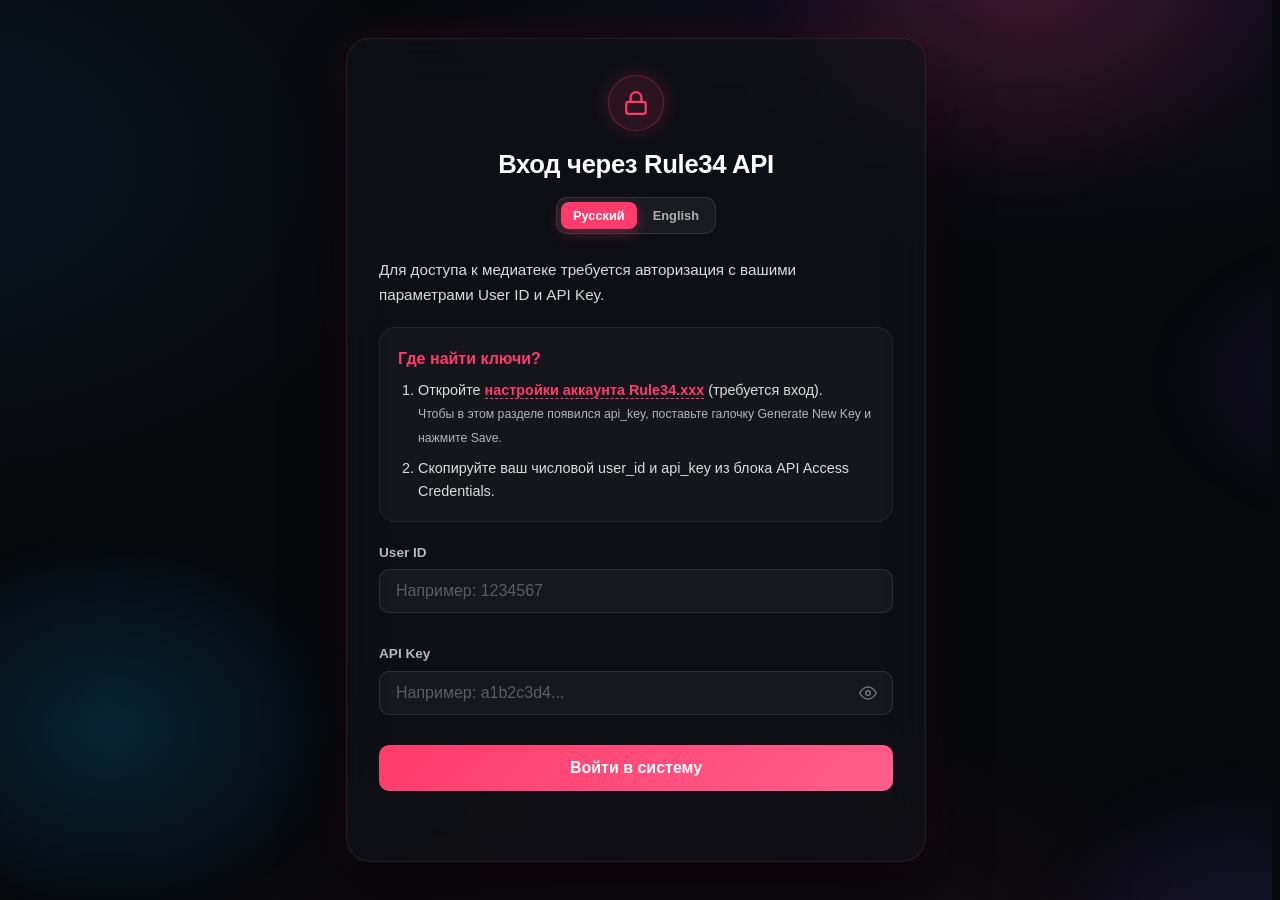
==== commit 9b33dfc7: "Bug fix, optimization and QoL" ====
--- a/R34/login.html
+++ b/R34/login.html
@@ -4,60 +4,304 @@
   <meta charset="UTF-8">
   <meta name="viewport" content="width=device-width, initial-scale=1">
   <title>Вход через Rule34 API</title>
-  <link rel="stylesheet" href="static/css/base.css?v=2.0.0">
-  <link rel="stylesheet" href="static/css/search.css?v=2.0.0">
-  <link rel="stylesheet" href="static/css/gallery.css?v=2.0.0">
-  <link rel="stylesheet" href="static/css/fullscreen.css?v=2.0.0">
-  <link rel="stylesheet" href="static/css/controls.css?v=2.0.0">
-  <link rel="stylesheet" href="static/css/adaptive.css?v=2.0.0">
+  <link rel="stylesheet" href="static/css/base.css?v=3.0.0">
+  <link rel="stylesheet" href="static/css/search.css?v=3.0.0">
+  <link rel="stylesheet" href="static/css/gallery.css?v=3.0.0">
+  <link rel="stylesheet" href="static/css/fullscreen.css?v=3.0.0">
+  <link rel="stylesheet" href="static/css/controls.css?v=3.0.0">
+  <link rel="stylesheet" href="static/css/adaptive.css?v=3.0.0">
+  <style>
+    /* Анимированный фон для login page */
+    .login-bg {
+      position: fixed;
+      inset: 0;
+      z-index: -1;
+      overflow: hidden;
+    }
+
+    .login-bg::before,
+    .login-bg::after {
+      content: '';
+      position: absolute;
+    }
+
+    .login-bg::before {
+      inset: -20vmax;
+      background:
+        radial-gradient(36vmax 28vmax at 72% 16%, rgba(var(--accent-rgb), 0.10), transparent 62%),
+        radial-gradient(32vmax 26vmax at 20% 70%, rgba(0, 170, 255, 0.085), transparent 60%),
+        radial-gradient(26vmax 22vmax at 84% 86%, rgba(122, 92, 255, 0.075), transparent 65%);
+      animation: auraDrift 26s var(--ease-in-out) infinite alternate;
+    }
+
+    .login-bg::after {
+      inset: -20vmax;
+      background:
+        radial-gradient(30vmax 24vmax at 5% 90%, rgba(var(--accent-rgb), 0.06), transparent 65%),
+        radial-gradient(28vmax 20vmax at 90% 45%, rgba(122, 92, 255, 0.05), transparent 60%);
+      animation: auraDriftReverse 32s var(--ease-in-out) infinite alternate;
+    }
+
+    @keyframes auraDrift {
+      0%   { transform: translate3d(-3%, -2%, 0) scale(1); }
+      50%  { transform: translate3d(2%, 3%, 0) scale(1.08); }
+      100% { transform: translate3d(4%, -3%, 0) scale(1.03); }
+    }
+
+    @keyframes auraDriftReverse {
+      0% { transform: translate3d(2%, -4%, 0) scale(1.05); }
+      50% { transform: translate3d(-3%, 2%, 0) scale(1); }
+      100% { transform: translate3d(-2%, 3%, 0) scale(1.06); }
+    }
+
+    /* Анимация появления login card */
+    .login-card {
+      animation: springIn var(--dur-enter) var(--ease-elastic) backwards;
+    }
+
+    /* Улучшенные input поля */
+    .login-input-group {
+      position: relative;
+      margin-bottom: 16px;
+    }
+
+    .login-input-group label {
+      display: block;
+      font-size: 0.85rem;
+      font-weight: 600;
+      color: rgba(255, 255, 255, 0.7);
+      margin-bottom: 6px;
+    }
+
+    .login-input {
+      width: 100%;
+      padding: 12px 16px;
+      background: rgba(255, 255, 255, 0.04);
+      border: 1px solid rgba(255, 255, 255, 0.1);
+      border-radius: var(--radius-sm);
+      color: #fff;
+      font-size: 1rem;
+      outline: none;
+      transition: all var(--dur) var(--ease);
+    }
+
+    .login-input:focus {
+      border-color: var(--accent);
+      box-shadow: 0 0 0 2px rgba(var(--accent-rgb), 0.25);
+      background: rgba(255, 255, 255, 0.06);
+    }
+
+    .login-input::placeholder {
+      color: rgba(255, 255, 255, 0.3);
+    }
+
+    /* Кнопка входа */
+    .login-submit-btn {
+      width: 100%;
+      padding: 14px;
+      background: linear-gradient(135deg, var(--accent), var(--accent-alt));
+      border: none;
+      border-radius: var(--radius-sm);
+      color: #fff;
+      font-size: 1rem;
+      font-weight: 700;
+      cursor: pointer;
+      transition: all var(--dur) var(--ease);
+      position: relative;
+      overflow: hidden;
+    }
+
+    .login-submit-btn:hover {
+      transform: translateY(-2px);
+      box-shadow: 0 8px 24px rgba(var(--accent-rgb), 0.4);
+    }
+
+    .login-submit-btn:active {
+      transform: scale(0.97);
+    }
+
+    /* Ripple для кнопки */
+    .login-submit-btn::after {
+      content: '';
+      position: absolute;
+      top: -60%;
+      bottom: -60%;
+      left: -50%;
+      width: 40%;
+      background: linear-gradient(100deg, transparent, rgba(255, 255, 255, 0.38), transparent);
+      transform: translateX(-160%) skewX(-18deg);
+      opacity: 0;
+      pointer-events: none;
+      transition: transform 0.55s var(--ease), opacity 0.2s var(--ease);
+    }
+
+    .login-submit-btn:hover::after {
+      opacity: 1;
+      transform: translateX(340%) skewX(-18deg);
+    }
+
+    /* Ссылка на главную */
+    .login-back-link {
+      display: block;
+      text-align: center;
+      margin-top: 20px;
+      color: rgba(255, 255, 255, 0.5);
+      font-size: 0.9rem;
+      text-decoration: none;
+      transition: color var(--dur) var(--ease);
+    }
+
+    .login-back-link:hover {
+      color: var(--accent);
+    }
+
+    /* Переключатель языка */
+    .login-lang-switch {
+      display: inline-flex;
+      gap: 4px;
+      margin-top: 14px;
+      padding: 4px;
+      border-radius: 11px;
+      background: rgba(255, 255, 255, 0.05);
+      border: 1px solid rgba(255, 255, 255, 0.1);
+    }
+
+    .login-lang-btn {
+      appearance: none;
+      border: none;
+      background: transparent;
+      color: rgba(255, 255, 255, 0.65);
+      font-family: inherit;
+      font-size: 0.8rem;
+      font-weight: 700;
+      padding: 6px 12px;
+      border-radius: 8px;
+      cursor: pointer;
+      transition: background 0.15s ease, color 0.15s ease;
+    }
+
+    .login-lang-btn:hover {
+      color: #fff;
+      background: rgba(255, 255, 255, 0.06);
+    }
+
+    .login-lang-btn.active {
+      background: var(--accent);
+      color: #fff;
+      box-shadow: 0 4px 14px rgba(var(--accent-rgb), 0.35);
+    }
+
+    /* Password toggle */
+    .password-toggle {
+      position: absolute;
+      right: 12px;
+      top: 50%;
+      transform: translateY(-50%);
+      background: none;
+      border: none;
+      color: rgba(255, 255, 255, 0.4);
+      cursor: pointer;
+      padding: 4px;
+      transition: color var(--dur) var(--ease);
+    }
+
+    .password-toggle:hover {
+      color: #fff;
+    }
+  </style>
 </head>
 <body style="display: flex; align-items: center; justify-content: center; min-height: 100vh; padding: 20px;">
-  <div class="cookie-instruction" style="background: rgba(18, 19, 26, 0.65); border: 1px solid rgba(255, 255, 255, 0.08); padding: 36px 32px; border-radius: 24px; max-width: 580px; width: 100%; margin: auto; box-shadow: 0 30px 60px rgba(0, 0, 0, 0.6), 0 0 40px rgba(255, 59, 107, 0.1); color: #f6f7fb; backdrop-filter: blur(28px); -webkit-backdrop-filter: blur(28px); transition: all 0.3s cubic-bezier(0.16, 1, 0.3, 1);">
-    <div style="text-align: center; margin-bottom: 24px;">
-      <!-- SVG Lock Icon -->
-      <div style="width: 56px; height: 56px; background: rgba(255, 59, 107, 0.12); border: 1px solid rgba(255, 59, 107, 0.3); border-radius: 50%; display: inline-flex; align-items: center; justify-content: center; color: var(--accent); margin-bottom: 14px; box-shadow: 0 0 20px rgba(255, 59, 107, 0.2);">
-        <svg width="26" height="26" viewBox="0 0 24 24" fill="none" stroke="currentColor" stroke-width="2" stroke-linecap="round" stroke-linejoin="round">
-          <rect x="3" y="11" width="18" height="11" rx="2" ry="2"/>
-          <path d="M7 11V7a5 5 0 0 1 10 0v4"/>
-        </svg>
-      </div>
-      <h2 style="font-size: 1.6rem; font-weight: 800; color: #fff; letter-spacing: -0.3px; margin: 0;">Вход через Rule34 API</h2>
+
+<!-- Анимированный фон -->
+<div class="login-bg"></div>
+
+<div class="login-card cookie-instruction" style="background: rgba(18, 19, 26, 0.65); border: 1px solid rgba(255, 255, 255, 0.08); padding: 36px 32px; border-radius: 24px; max-width: 580px; width: 100%; margin: auto; box-shadow: 0 30px 60px rgba(0, 0, 0, 0.6), 0 0 40px rgba(255, 59, 107, 0.1); color: #f6f7fb; backdrop-filter: blur(28px); -webkit-backdrop-filter: blur(28px); transition: all 0.3s cubic-bezier(0.16, 1, 0.3, 1);">
+  <div style="text-align: center; margin-bottom: 24px;">
+    <!-- SVG Lock Icon -->
+    <div style="width: 56px; height: 56px; background: rgba(255, 59, 107, 0.12); border: 1px solid rgba(255, 59, 107, 0.3); border-radius: 50%; display: inline-flex; align-items: center; justify-content: center; color: var(--accent); margin-bottom: 14px; box-shadow: 0 0 20px rgba(255, 59, 107, 0.2);">
+      <svg width="26" height="26" viewBox="0 0 24 24" fill="none" stroke="currentColor" stroke-width="2" stroke-linecap="round" stroke-linejoin="round">
+        <rect x="3" y="11" width="18" height="11" rx="2" ry="2"/>
+        <path d="M7 11V7a5 5 0 0 1 10 0v4"/>
+      </svg>
     </div>
-    
-    <div style="font-size: 0.95rem; line-height: 1.6; color: rgba(255,255,255,0.85);">
-      Для доступа к медиатеке требуется авторизация с вашими параметрами <b>User ID</b> и <b>API Key</b>.<br><br>
-      
-      <div style="background: rgba(255, 255, 255, 0.03); border: 1px solid rgba(255, 255, 255, 0.06); border-radius: 16px; padding: 18px; margin-bottom: 20px;">
-        <b style="color: var(--accent); font-size: 1rem; display: block; margin-bottom: 8px;">Где найти ключи?</b>
-        <ol style="margin: 0; padding-left: 20px; display: flex; flex-direction: column; gap: 8px; font-size: 0.9rem;">
-          <li>
-            Откройте <a href="https://rule34.xxx/index.php?page=account&s=options" target="_blank" style="color:var(--accent); text-decoration: none; font-weight: 600; border-bottom: 1px dashed var(--accent); transition: all 0.2s;">настройки аккаунта Rule34.xxx</a> (требуется вход). 
-            <br><span style="opacity: 0.8; font-size: 0.85em;">(Чтобы в этом разделе появился <b>api_key</b>, нужно стереть всё из полей ввода и нажать <b>Save</b>)</span>
-          </li>
-          <li>
-            Скопируйте ваш числовой <b>user_id</b> и <b>api_key</b> из блока <i>API Access Credentials</i>.
-          </li>
-        </ol>
-      </div>
-      
-      <form id="api-login-form" style="display: flex; flex-direction: column; gap: 14px;">
-        <div>
-          <label style="display: block; font-size: 0.82rem; font-weight: 700; text-transform: uppercase; letter-spacing: 0.8px; color: rgba(255,255,255,0.6); margin-bottom: 6px;">User ID</label>
-          <input name="user_id" id="user_id" class="r34-input" required placeholder="Например: 1234567" autocomplete="username">
-        </div>
-        <div>
-          <label style="display: block; font-size: 0.82rem; font-weight: 700; text-transform: uppercase; letter-spacing: 0.8px; color: rgba(255,255,255,0.6); margin-bottom: 6px;">API Key</label>
-          <input name="api_key" id="api_key" type="password" class="r34-input" required placeholder="Например: a1b2c3d4..." autocomplete="current-password">
-        </div>
-        <button type="submit" class="r34-search-arrow-btn" style="width: 100%; max-width: none; border-radius: 14px; font-weight: 700; font-size: 1rem; height: 50px; margin-top: 10px; margin-right: 0; cursor: pointer; box-shadow: 0 6px 20px rgba(255, 59, 107, 0.35);">
-          <span>Войти в систему</span>
-        </button>
-      </form>
-      
-      <div id="login-error" style="color:var(--error); text-align:center; margin-top:16px; font-weight:600; min-height: 20px; font-size: 0.9rem;"></div>
+    <h2 style="font-size: 1.6rem; font-weight: 800; color: #fff; letter-spacing: -0.3px; margin: 0;">Вход через Rule34 API</h2>
+    <div class="login-lang-switch" id="loginLangSwitch" role="group" aria-label="Язык интерфейса">
+      <button type="button" class="login-lang-btn" data-lang="ru">Русский</button>
+      <button type="button" class="login-lang-btn" data-lang="en">English</button>
     </div>
   </div>
-  
-  <script type="module" src="static/js/login.js"></script>
+
+  <div style="font-size: 0.95rem; line-height: 1.6; color: rgba(255,255,255,0.85);">
+    <p style="margin: 0 0 20px;">
+      Для доступа к медиатеке требуется авторизация с вашими параметрами User ID и API Key.
+    </p>
+
+    <div style="background: rgba(255, 255, 255, 0.03); border: 1px solid rgba(255, 255, 255, 0.06); border-radius: 16px; padding: 18px; margin-bottom: 20px;">
+      <b style="color: var(--accent); font-size: 1rem; display: block; margin-bottom: 8px;">Где найти ключи?</b>
+      <ol style="margin: 0; padding-left: 20px; display: flex; flex-direction: column; gap: 8px; font-size: 0.9rem;">
+        <li>
+          Откройте <a href="https://rule34.xxx/index.php?page=account&amp;s=options" target="_blank" rel="noopener" style="color:var(--accent); text-decoration: none; font-weight: 600; border-bottom: 1px dashed var(--accent); transition: all 0.2s;">настройки аккаунта Rule34.xxx</a> (требуется вход).
+          <br><span style="opacity: 0.8; font-size: 0.85em;">Чтобы в этом разделе появился api_key, поставьте галочку Generate New Key и нажмите Save.</span>
+        </li>
+        <li>
+          Скопируйте ваш числовой user_id и api_key из блока API Access Credentials.
+        </li>
+      </ol>
+    </div>
+
+    <form id="api-login-form" style="display: flex; flex-direction: column; gap: 14px;">
+      <div class="login-input-group">
+        <label for="user_id">User ID</label>
+        <input id="user_id" name="user_id" class="login-input" type="text" placeholder="Например: 1234567" autocomplete="username" required>
+      </div>
+
+      <div class="login-input-group">
+        <label for="api_key">API Key</label>
+        <div style="position: relative;">
+          <input id="api_key" name="api_key" class="login-input" type="password" placeholder="Например: a1b2c3d4..." autocomplete="current-password" required style="padding-right: 44px;">
+          <button type="button" class="password-toggle" onclick="togglePassword()" title="Показать/скрыть">
+            <svg width="18" height="18" viewBox="0 0 24 24" fill="none" stroke="currentColor" stroke-width="2" stroke-linecap="round" stroke-linejoin="round"><path d="M1 12s4-8 11-8 11 8 11 8-4 8-11 8-11-8-11-8z"/><circle cx="12" cy="12" r="3"/></svg>
+          </button>
+        </div>
+      </div>
+
+      <button type="submit" class="login-submit-btn">Войти в систему</button>
+
+      <div id="login-error" style="color: var(--error); text-align: center; font-weight: 600; min-height: 20px; font-size: 0.9rem;"></div>
+    </form>
+  </div>
+</div>  <script>
+function togglePassword() {
+    const input = document.getElementById('api_key');
+    input.type = input.type === 'password' ? 'text' : 'password';
+}
+</script>
+<script type="module" src="static/js/login.js"></script>
+<script type="module">
+  import { initI18n, setLanguage, getLanguage } from './static/js/i18n/i18n.js';
+
+  const box = document.getElementById('loginLangSwitch');
+  const buttons = Array.from(box.querySelectorAll('.login-lang-btn'));
+
+  const paint = (lang) => {
+    buttons.forEach((btn) => {
+      const isActive = btn.dataset.lang === lang;
+      btn.classList.toggle('active', isActive);
+      btn.setAttribute('aria-pressed', isActive ? 'true' : 'false');
+    });
+  };
+
+  await initI18n();
+  paint(getLanguage());
+
+  buttons.forEach((btn) => {
+    btn.addEventListener('click', async () => {
+      if (btn.classList.contains('active')) return;
+      paint(btn.dataset.lang);
+      await setLanguage(btn.dataset.lang);
+    });
+  });
+</script>
+
 </body>
 </html>
--- a/R34/static/css/base.css
+++ b/R34/static/css/base.css
@@ -1,1177 +1,1714 @@
-/* ============================================================
-   R34 GALLERY — BASE.CSS · GLASS REDESIGN 2026
-   Имена переменных сохранены ради настроек и «Режима разработчика»
-   ============================================================ */
-
-:root {
-  /* ── Палитра (холодный графит) ── */
-  --dark: #06070c;
-  --accent: #ff3b6b;
-  --accent-rgb: 255, 59, 107;
-  --accent-alt: #ff5e8c;
-  --accent-glow: rgba(var(--accent-rgb), 0.35);
-  --light: #f4f6fb;
-  --text-muted: rgba(244, 246, 251, 0.6);
-  --error: #ff5c5c;
-  --success: #34e39a;
-
-  /* ── Градиенты ── */
-  --title-gradient: linear-gradient(120deg, #ffffff 10%, #ccd3e8 55%, var(--accent) 125%);
-  --modal-title-gradient: linear-gradient(120deg, #ffffff, #b9bfd4);
-  --end-title-gradient: linear-gradient(120deg, #ffffff, #9aa0b5);
-
-  /* ── Поверхности ── */
-  --modal-bg: rgba(4, 5, 9, 0.72);
-  --tag-bg: rgba(255, 255, 255, 0.05);
-  --suggestion-bg: rgba(13, 15, 22, 0.94);
-  --glass: rgba(255, 255, 255, 0.05);
-
-  /* ── Система стекла (новые токены) ── */
-  --glass-bg: rgba(255, 255, 255, 0.045);
-  --glass-bg-strong: rgba(255, 255, 255, 0.08);
-  --glass-border: rgba(255, 255, 255, 0.09);
-  --glass-border-strong: rgba(255, 255, 255, 0.18);
-  --glass-blur: 28px;
-  --glass-highlight: inset 0 1px 0 rgba(255, 255, 255, 0.07);
-
-  /* ── Шкала радиусов ── */
-  --radius-xs: 6px;
-  --radius-sm: 10px;
-  --radius-md: 14px;
-  --radius-lg: 20px;
-  --radius-xl: 26px;
-
-  /* ── Геометрия ── */
-  --media-radius: 20px;
-  --media-gap: 24px;
-  --grid-col-width: 300px;
-
-  /* ── Типографика ── */
-  --site-font: 'Inter', -apple-system, BlinkMacSystemFont, 'Segoe UI', Roboto, sans-serif;
-  --base-font-size: 16px;
-
-  /* ── Фон страницы (холодное амбиент-свечение) ── */
-  --body-bg:
-    radial-gradient(1200px 700px at 82% -18%, rgba(122, 92, 255, 0.11), transparent 60%),
-    radial-gradient(1000px 620px at -8% 18%, rgba(0, 170, 255, 0.08), transparent 55%),
-    radial-gradient(900px 560px at 55% 115%, rgba(var(--accent-rgb), 0.07), transparent 62%),
-    #06070c;
-
-  /* ── Hover-эффекты карточек ── */
-  --hover-transform: translateY(-6px);
-  --hover-border-color: rgba(var(--accent-rgb), 0.45);
-  --hover-box-shadow:
-    0 24px 48px rgba(0, 0, 0, 0.45),
-    0 0 0 1px rgba(var(--accent-rgb), 0.35),
-    0 0 32px rgba(var(--accent-rgb), 0.12);
-
-  /* ── Карточки (стеклянные по умолчанию) ── */
-  --card-bg-opacity: 0.55;
-  --card-bg-blur: 14px;
-  --container-max-width: 900px;
-  --gallery-max-width: 1400px;
-  --scrollbar-width: 8px;
-  --scrollbar-thumb-color: rgba(255, 255, 255, 0.14);
-  --card-tags-display: flex;
-  --card-border-width: 1px;
-  --card-border-color: rgba(255, 255, 255, 0.08);
-  --card-transition-speed: 0.3s;
-  --tag-font-size: 11px;
-  --header-bg: rgba(10, 12, 18, 0.45);
-  --header-backdrop-filter: blur(24px) saturate(1.4);
-
-  /* ── Внутренние токены ── */
-  --ease: cubic-bezier(0.16, 1, 0.3, 1);
-  --ease-bounce: cubic-bezier(0.34, 1.56, 0.64, 1);
-  --shadow-sm: 0 2px 10px rgba(0, 0, 0, 0.35);
-  --shadow-md: 0 12px 32px rgba(0, 0, 0, 0.45);
-  --shadow-lg: 0 32px 70px rgba(0, 0, 0, 0.55);
-  --focus-ring: 0 0 0 3px rgba(var(--accent-rgb), 0.22);
-
-  /* ── Адаптивные цвета текста (вычисляются в JS на основе WCAG & YIQ) ── */
-  --btn-primary-color: #ffffff;
-  --btn-secondary-color: #ffffff;
-  --tag-text-color: #ffffff;
-  --card-text-color: #ffffff;
-  --card-text-muted: rgba(255, 255, 255, 0.72);
-  --modal-text-color: #ffffff;
-  --modal-text-muted: rgba(255, 255, 255, 0.72);
-  --suggestion-text-color: #ffffff;
-  --adaptive-text-main: #ffffff; /* Для текстов на общем фоне или в инпутах/модалках */
-  --adaptive-text-muted: rgba(255, 255, 255, 0.72);
-}
-
-/* Применяем адаптивный цвет к основным кнопкам */
-.r34-btn-primary, 
-.confirm-btn, 
-.app-mode-btn.active,
-#toggleExpertBtn {
-  color: var(--btn-primary-color, #fff) !important;
-}
-
-/* Применяем адаптивный цвет к вторичным кнопкам */
-.r34-btn-secondary,
-.apply-expert-btn {
-  color: var(--btn-secondary-color, #fff) !important;
-}
-
-/* ============================================================
-   RESET & OPTIMIZATIONS
-   ============================================================ */
-*,
-*::before,
-*::after {
-  box-sizing: border-box;
-  margin: 0;
-  padding: 0;
-  -webkit-tap-highlight-color: transparent;
-}
-
-html {
-  font-size: var(--base-font-size, 16px);
-  scroll-behavior: smooth;
-  -webkit-text-size-adjust: 100%;
-  scrollbar-gutter: stable;
-}
-
-html, body {
-  min-height: 100vh;
-}
-
-body {
-  font-family: var(--site-font);
-  background: var(--body-bg);
-  background-attachment: fixed;
-  color: var(--adaptive-text-main, var(--light));
-  line-height: 1.5;
-  overflow-x: hidden;
-  -webkit-font-smoothing: antialiased;
-  -moz-osx-font-smoothing: grayscale;
-  text-rendering: optimizeLegibility;
-}
-
-.settings-label {
-  color: var(--adaptive-text-main, var(--light));
-  font-weight: 600;
-  font-size: 0.9rem;
-}
-
-.settings-section-title {
-  color: var(--adaptive-text-main, var(--light));
-  opacity: 0.9;
-  font-weight: 700;
-  display: flex;
-  align-items: center;
-  gap: 10px;
-  font-size: 1.1rem;
-}
-
-button {
-  font-family: inherit;
-}
-
-img, video {
-  display: block;
-  max-width: 100%;
-}
-
-svg {
-  display: inline-block;
-  vertical-align: middle;
-  flex-shrink: 0;
-  max-width: 100%;
-}
-
-/* ============================================================
-   GLOBAL BUTTON & ICON CENTERING RESET
-   ============================================================ */
-button,
-input[type="button"],
-input[type="submit"],
-input[type="reset"],
-.btn,
-.r34-btn-primary,
-.r34-btn-secondary,
-.r34-btn-danger,
-.modal-btn,
-.keep-btn,
-.confirm-btn,
-.col-btn,
-.fav-col-btn,
-.app-mode-btn,
-.settings-tab-btn,
-.settings-close-btn,
-.info-btn,
-.duration-preset-btn,
-.tutorial-badge-btn,
-.preset-btn,
-.game-btn-primary,
-.game-btn-secondary,
-.game-cat-pill,
-.game-start-btn,
-.game-create-btn,
-.game-back-btn,
-.fav-refresh-btn,
-.video-btn,
-.sound-btn,
-.like-btn,
-.fullscreen-btn,
-.fullscreen-close-btn,
-.fullscreen-puzzle-btn,
-.scroll-to-top-btn,
-.r34-search-arrow-btn,
-.r34-tag-mode-btn,
-.r34-settings-btn {
-  display: inline-flex;
-  align-items: center;
-  justify-content: center;
-  text-align: center;
-  vertical-align: middle;
-  box-sizing: border-box;
-}
-
-button svg,
-.btn svg,
-a svg,
-.tag svg,
-.media-tag svg,
-.badge svg,
-.chip svg,
-.pill svg {
-  display: inline-block;
-  vertical-align: middle;
-  flex-shrink: 0;
-  margin: 0;
-}
-
-::selection {
-  background: rgba(255, 59, 107, 0.4);
-  color: #fff;
-}
-
-:focus-visible {
-  outline: none;
-  box-shadow: none;
-}
-
-input:focus, textarea:focus, select:focus, button:focus,
-.r34-input:focus, .r34-input-mini:focus, .r34-search-input:focus, .r34-search-row:focus-within {
-  outline: none !important;
-  box-shadow: none !important;
-  border-color: var(--accent);
-}
-
-/* ============================================================
-   SCROLLBAR
-   ============================================================ */
-::-webkit-scrollbar {
-  width: var(--scrollbar-width, 8px);
-  height: var(--scrollbar-width, 8px);
-}
-
-::-webkit-scrollbar-track {
-  background: transparent;
-}
-
-::-webkit-scrollbar-thumb {
-  background: var(--scrollbar-thumb-color, rgba(255, 255, 255, 0.14));
-  border-radius: 99px;
-  transition: background var(--transition-speed, 0.2s) var(--ease);
-}
-
-body.can-hover ::-webkit-scrollbar-thumb:hover, body:not(.can-hover) ::-webkit-scrollbar-thumb:active {
-  background: var(--accent);
-}
-
-/* ============================================================
-   TYPOGRAPHY
-   ============================================================ */
-h1 {
-  display: flex;
-  flex-wrap: wrap;
-  align-items: center;
-  justify-content: center;
-  width: 100%;
-  padding: 0 20px;
-  margin: 44px auto 26px;
-  text-align: center;
-  font-size: clamp(1.9rem, 4.5vw, 2.9rem);
-  font-weight: 800;
-  letter-spacing: -0.035em;
-  line-height: 1.1;
-  word-break: break-word;
-  background: var(--title-gradient);
-  -webkit-background-clip: text;
-  background-clip: text;
-  -webkit-text-fill-color: transparent;
-  color: transparent;
-  filter: drop-shadow(0 10px 30px rgba(var(--accent-rgb), 0.16));
-  animation: fadeInDown 0.8s var(--ease);
-}
-
-/* ============================================================
-   KEYFRAMES
-   ============================================================ */
-@keyframes fadeInDown {
-  from { opacity: 0; transform: translateY(-24px); }
-  to   { opacity: 1; transform: translateY(0); }
-}
-
-@keyframes fadeInUp {
-  from { opacity: 0; transform: translateY(24px); }
-  to   { opacity: 1; transform: translateY(0); }
-}
-
-@keyframes fadeIn {
-  from { opacity: 0; }
-  to   { opacity: 1; }
-}
-
-@keyframes scaleUp {
-  to { transform: scale(1); }
-}
-
-@keyframes zoomIn {
-  from { transform: scale(0.92); opacity: 0; }
-  to   { transform: scale(1); opacity: 1; }
-}
-
-@keyframes spin {
-  0%   { transform: rotate(0deg); }
-  100% { transform: rotate(360deg); }
-}
-
-@keyframes errorShake {
-  10%, 90%      { transform: translateX(-2px); }
-  20%, 80%      { transform: translateX(4px); }
-  30%, 50%, 70% { transform: translateX(-6px); }
-  40%, 60%      { transform: translateX(6px); }
-}
-
-/* ============================================================
-   APP MODE TABS (Галерея / Избранное / Настройки)
-   ============================================================ */
-.app-mode-tabs {
-  display: flex;
-  align-items: center;
-  gap: 6px;
-  width: calc(100% - 32px);
-  max-width: 420px;
-  margin: 24px auto 16px;
-  padding: 5px;
-  background: var(--glass-bg);
-  border: 1px solid var(--glass-border);
-  border-radius: var(--radius-md);
-  backdrop-filter: blur(var(--glass-blur)) saturate(1.4);
-  -webkit-backdrop-filter: blur(var(--glass-blur)) saturate(1.4);
-  box-shadow: var(--shadow-md), var(--glass-highlight);
-  animation: fadeInDown 0.7s var(--ease);
-}
-
-.app-mode-btn {
-  flex: 1;
-  display: flex;
-  align-items: center;
-  justify-content: center;
-  gap: 8px;
-  height: 40px;
-  padding: 0 16px;
-  border: none;
-  border-radius: var(--radius-sm);
-  background: transparent;
-  color: rgba(255, 255, 255, 0.6);
-  font-size: 0.9rem;
-  font-weight: 600;
-  cursor: pointer;
-  transition: background-color 0.22s var(--ease), color 0.22s var(--ease), box-shadow 0.22s var(--ease), transform 0.15s var(--ease);
-  will-change: transform, background-color;
-  transform: translateZ(0);
-}
-
-.app-mode-btn svg {
-  width: 18px;
-  height: 18px;
-  flex-shrink: 0;
-  stroke: currentColor;
-  stroke-width: 2;
-  fill: none;
-  transition: transform 0.2s var(--ease);
-}
-
-body.can-hover .app-mode-btn:hover, body:not(.can-hover) .app-mode-btn:active {
-  color: #fff;
-  background: rgba(255, 255, 255, 0.06);
-}
-
-.app-mode-btn:active {
-  transform: scale(0.96) translateZ(0);
-}
-
-.app-mode-btn.active {
-  background: var(--accent);
-  color: var(--btn-primary-color, #fff);
-  box-shadow: 0 4px 12px var(--accent-glow);
-}
-
-/* ============================================================
-   TAG MODAL («Хотите убрать эти тэги?») — GLASS
-   ============================================================ */
-.tag-modal {
-  display: none;
-  position: fixed;
-  inset: 0;
-  z-index: 99999;
-  align-items: center;
-  justify-content: center;
-  padding: 20px;
-  background: var(--modal-bg);
-  backdrop-filter: blur(16px);
-  -webkit-backdrop-filter: blur(16px);
-  animation: fadeIn 0.25s var(--ease);
-  will-change: opacity;
-}
-
-.tag-modal-card {
-  width: 92%;
-  max-width: 820px;
-  max-height: 88vh;
-  overflow-y: auto;
-  padding: 36px 36px 32px;
-  background: rgba(13, 15, 22, 0.66);
-  border: 1px solid var(--glass-border-strong);
-  border-radius: var(--radius-xl);
-  backdrop-filter: blur(36px) saturate(1.5);
-  -webkit-backdrop-filter: blur(36px) saturate(1.5);
-  box-shadow: var(--shadow-lg), var(--glass-highlight);
-  color: var(--light);
-  text-align: center;
-  transform: scale(0.95) translateZ(0);
-  animation: scaleUp 0.35s var(--ease) forwards;
-  will-change: transform, opacity;
-  backface-visibility: hidden;
-}
-
-.tag-modal-card h2 {
-  margin-bottom: 18px;
-  font-size: 1.45rem;
-  font-weight: 700;
-  letter-spacing: -0.02em;
-  background: var(--modal-title-gradient);
-  -webkit-background-clip: text;
-  background-clip: text;
-  -webkit-text-fill-color: transparent;
-}
-
-.modal-tags-list {
-  display: flex;
-  flex-wrap: wrap;
-  justify-content: center;
-  gap: 8px;
-  max-height: 180px;
-  overflow-y: auto;
-  margin: 16px 0;
-  padding: 12px 14px;
-  background: rgba(0, 0, 0, 0.22);
-  border: 1px solid rgba(255, 255, 255, 0.07);
-  border-radius: var(--radius-sm, 10px);
-}
-
-.modal-tags-list .tag.selected {
-  background: rgba(var(--accent-rgb), 0.2) !important;
-  border: 1px solid var(--accent) !important;
-  color: #fff !important;
-  box-shadow: 0 0 14px rgba(var(--accent-rgb), 0.3);
-}
-
-.modal-tags-list .tag.inactive.selected {
-  background: rgba(255, 255, 255, 0.05) !important;
-  border: 1px dashed rgba(255, 255, 255, 0.28) !important;
-  color: rgba(255, 255, 255, 0.5) !important;
-  box-shadow: none !important;
-}
-
-.tag-status-icon {
-  display: inline-flex;
-  align-items: center;
-  justify-content: center;
-  margin-right: 6px;
-  font-size: 0.8em;
-  transition: transform 0.2s var(--ease);
-}
-
-body.can-hover .tag:hover .tag-status-icon, body:not(.can-hover) .tag:active .tag-status-icon {
-  transform: scale(1.15);
-}
-
-/* Превью выбранного тега */
-.modal-tag-preview {
-  width: 100%;
-  margin-top: 16px;
-  padding-top: 16px;
-  border-top: 1px solid rgba(255, 255, 255, 0.08);
-}
-
-.modal-tag-preview .preview-title {
-  margin-bottom: 12px;
-  text-align: center;
-  font-size: 0.76rem;
-  font-weight: 700;
-  letter-spacing: 0.12em;
-  text-transform: uppercase;
-  color: rgba(255, 255, 255, 0.42);
-}
-
-.modal-tag-preview-grid {
-  display: flex;
-  gap: 12px;
-  width: 100%;
-  padding: 10px 6px;
-  overflow-x: auto;
-  scroll-behavior: smooth;
-  -webkit-overflow-scrolling: touch;
-  cursor: grab;
-}
-
-.modal-tag-preview-grid:active {
-  cursor: grabbing;
-}
-
-.modal-tag-preview-grid::-webkit-scrollbar {
-  height: 6px;
-}
-
-.modal-tag-preview-grid::-webkit-scrollbar-thumb {
-  background: rgba(var(--accent-rgb), 0.55);
-  border-radius: 99px;
-}
-
-.modal-preview-img {
-  flex-shrink: 0;
-  width: 120px;
-  height: 120px;
-  object-fit: cover;
-  border-radius: var(--radius-sm);
-  border: 1px solid var(--glass-border);
-  background: rgba(255, 255, 255, 0.02);
-  box-shadow: var(--shadow-sm);
-  transition: border-color var(--transition-speed, 0.2s) var(--ease), transform var(--transition-speed, 0.2s) var(--ease);
-}
-
-body.can-hover .modal-preview-img:hover, body:not(.can-hover) .modal-preview-img:active {
-  border-color: var(--accent);
-  transform: translateY(-2px);
-}
-
-/* Кнопки модалки */
-.modal-actions {
-  display: flex;
-  justify-content: center;
-  gap: 12px;
-  margin-top: 24px;
-}
-
-.modal-btn {
-  flex: 1;
-  padding: 13px 24px;
-  border: none;
-  border-radius: var(--radius-sm);
-  font-size: 0.98rem;
-  font-weight: 600;
-  cursor: pointer;
-  transition: all 0.2s var(--ease);
-}
-
-.keep-btn {
-  background: var(--glass-bg-strong);
-  border: 1px solid var(--glass-border);
-  color: var(--light);
-  backdrop-filter: blur(10px);
-  -webkit-backdrop-filter: blur(10px);
-}
-
-body.can-hover .keep-btn:hover, body:not(.can-hover) .keep-btn:active {
-  background: rgba(255, 255, 255, 0.13);
-  border-color: var(--glass-border-strong);
-  transform: translateY(-1px);
-}
-
-.confirm-btn {
-  background: linear-gradient(135deg, var(--accent) 0%, var(--accent-alt) 100%);
-  color: var(--btn-primary-color, #fff);
-  box-shadow: 0 8px 22px rgba(var(--accent-rgb), 0.32);
-}
-
-body.can-hover .confirm-btn:hover, body:not(.can-hover) .confirm-btn:active {
-  box-shadow: 0 12px 30px rgba(var(--accent-rgb), 0.48);
-  transform: translateY(-1px);
-}
-
-.confirm-btn:active,
-.keep-btn:active {
-  transform: translateY(1px);
-}
-
-/* ============================================================
-   PREVIEW ZOOM OVERLAY
-   ============================================================ */
-.preview-zoom-overlay {
-  position: fixed;
-  inset: 0;
-  z-index: 100005;
-  display: none;
-  align-items: center;
-  justify-content: center;
-  background: rgba(4, 5, 9, 0.9);
-  backdrop-filter: blur(14px);
-  -webkit-backdrop-filter: blur(14px);
-}
-
-.preview-zoom-content {
-  display: flex;
-  flex-direction: column;
-  align-items: center;
-  max-width: 95vw;
-  padding: 16px;
-  background: rgba(13, 15, 22, 0.75);
-  border: 1px solid var(--glass-border);
-  border-radius: var(--radius-md);
-  backdrop-filter: blur(24px);
-  -webkit-backdrop-filter: blur(24px);
-  box-shadow: var(--shadow-lg), var(--glass-highlight);
-  animation: zoomIn 0.25s var(--ease-bounce);
-}
-
-.preview-zoom-info {
-  width: 100%;
-}
-
-/* ============================================================
-   FORMS — INPUTS (glass)
-   ============================================================ */
-.r34-input {
-  width: 100%;
-  height: 42px;
-  min-height: 42px;
-  padding: 0 16px;
-  background: rgba(255, 255, 255, 0.04);
-  border: 1px solid var(--glass-border);
-  border-radius: var(--radius-sm);
-  color: var(--adaptive-text-main, #fff);
-  font-size: 0.92rem;
-  font-family: inherit;
-  outline: none;
-  backdrop-filter: blur(8px);
-  -webkit-backdrop-filter: blur(8px);
-  transition: border-color var(--transition-speed, 0.2s) var(--ease), box-shadow var(--transition-speed, 0.2s) var(--ease), background var(--transition-speed, 0.2s) var(--ease);
-}
-
-body.can-hover .r34-input:hover, body:not(.can-hover) .r34-input:active {
-  border-color: rgba(255, 255, 255, 0.18);
-}
-
-.r34-input:focus {
-  border-color: var(--accent);
-  box-shadow: 0 0 0 2px rgba(var(--accent-rgb), 0.15);
-  background: rgba(255, 255, 255, 0.06);
-}
-
-.r34-input::placeholder {
-  color: rgba(255, 255, 255, 0.28);
-}
-
-.r34-input-mini {
-  height: 36px;
-  padding: 0 10px;
-  background: rgba(255, 255, 255, 0.04);
-  border: 1px solid var(--glass-border);
-  border-radius: var(--radius-xs);
-  color: var(--adaptive-text-main, #fff);
-  font-size: 0.85rem;
-  font-family: inherit;
-  outline: none;
-  transition: all var(--transition-speed, 0.2s) var(--ease);
-}
-
-body.can-hover .r34-input-mini:hover, body:not(.can-hover) .r34-input-mini:active {
-  border-color: rgba(255, 255, 255, 0.18);
-}
-
-.r34-input-mini:focus {
-  border-color: var(--accent);
-  box-shadow: 0 0 0 2px rgba(var(--accent-rgb), 0.2);
-  background: rgba(255, 255, 255, 0.06);
-}
-
-/* ============================================================
-   FORMS — SELECT (glass)
-   ============================================================ */
-.r34-select {
-  height: 42px;
-  min-height: 42px;
-  padding: 0 38px 0 14px;
-  background-color: rgba(255, 255, 255, 0.04);
-  background-image: url("data:image/svg+xml,%3Csvg xmlns='http://www.w3.org/2000/svg' width='12' height='12' viewBox='0 0 24 24' fill='none' stroke='%23ffffff' stroke-width='2.5' stroke-linecap='round' stroke-linejoin='round'%3E%3Cpath d='m6 9 6 6 6-6'/%3E%3C/svg%3E");
-  background-repeat: no-repeat;
-  background-position: right 14px center;
-  border: 1px solid var(--glass-border);
-  border-radius: var(--radius-sm);
-  color: var(--adaptive-text-main, var(--light));
-  font-size: 0.92rem;
-  font-weight: 500;
-  font-family: inherit;
-  outline: none;
-  cursor: pointer;
-  appearance: none;
-  -webkit-appearance: none;
-  backdrop-filter: blur(8px);
-  -webkit-backdrop-filter: blur(8px);
-  transition: all var(--transition-speed, 0.2s) var(--ease);
-}
-
-body.can-hover .r34-select:hover, body:not(.can-hover) .r34-select:active {
-  background-color: rgba(255, 255, 255, 0.07);
-  border-color: rgba(var(--accent-rgb), 0.35);
-}
-
-.r34-select:focus {
-  border-color: var(--accent);
-  box-shadow: 0 0 0 2px rgba(var(--accent-rgb), 0.15);
-}
-
-.r34-select option {
-  background: #10121a;
-  color: #fff;
-  padding: 12px;
-}
-
-/* ============================================================
-   FORMS — CUSTOM DROPDOWN (замена нативного <select>, glass)
-   Тот же визуальный стиль, что у .r34-select, но полностью
-   кастомная всплывающая панель вместо системного UI браузера.
-   ============================================================ */
-.r34-custom-dropdown {
-  position: relative;
-  width: auto;
-  min-width: 220px;
-  font-family: inherit;
-  box-sizing: border-box;
-}
-
-.r34-custom-dropdown-trigger {
-  width: 100%;
-  height: 42px;
-  min-height: 42px;
-  padding: 0 14px;
-  background-color: rgba(255, 255, 255, 0.04);
-  border: 1px solid var(--glass-border);
-  border-radius: var(--radius-sm);
-  color: var(--adaptive-text-main, var(--light));
-  font-size: 0.92rem;
-  font-weight: 500;
-  font-family: inherit;
-  display: flex;
-  align-items: center;
-  justify-content: space-between;
-  gap: 8px;
-  cursor: pointer;
-  text-align: left;
-  backdrop-filter: blur(8px);
-  -webkit-backdrop-filter: blur(8px);
-  transition: all var(--transition-speed, 0.2s) var(--ease);
-}
-
-.r34-custom-dropdown-trigger span:first-child {
-  overflow: hidden;
-  text-overflow: ellipsis;
-  white-space: nowrap;
-}
-
-body.can-hover .r34-custom-dropdown-trigger:hover, body:not(.can-hover) .r34-custom-dropdown-trigger:active {
-  background-color: rgba(255, 255, 255, 0.07);
-  border-color: rgba(var(--accent-rgb), 0.35);
-}
-
-.r34-custom-dropdown.open .r34-custom-dropdown-trigger {
-  border-color: var(--accent);
-  box-shadow: 0 0 0 2px rgba(var(--accent-rgb), 0.15);
-}
-
-.r34-custom-dropdown-arrow {
-  display: flex;
-  align-items: center;
-  flex-shrink: 0;
-  color: var(--accent);
-  transition: transform 0.25s var(--ease);
-}
-
-.r34-custom-dropdown.open .r34-custom-dropdown-arrow {
-  transform: rotate(180deg);
-}
-
-.r34-custom-dropdown-panel {
-  position: absolute;
-  top: calc(100% + 6px);
-  left: 0;
-  z-index: 60050;
-  width: 100%;
-  min-width: 100%;
-  max-height: 280px;
-  overflow-y: auto;
-  display: flex;
-  flex-direction: column;
-  gap: 2px;
-  padding: 6px;
-  background: var(--suggestion-bg, rgba(13, 15, 22, 0.96));
-  border: 1px solid var(--glass-border-strong);
-  border-radius: var(--radius-md, 14px);
-  backdrop-filter: blur(28px);
-  -webkit-backdrop-filter: blur(28px);
-  box-shadow: 0 16px 40px rgba(0, 0, 0, 0.6), 0 0 0 1px rgba(255, 255, 255, 0.05);
-  opacity: 0;
-  visibility: hidden;
-  pointer-events: none;
-  transform: translateY(-8px) scale(0.98);
-  transition: opacity var(--transition-speed, 0.2s) var(--ease),
-              transform var(--transition-speed, 0.2s) var(--ease),
-              visibility var(--transition-speed, 0.2s) var(--ease);
-}
-
-.r34-custom-dropdown.open .r34-custom-dropdown-panel,
-.r34-custom-dropdown-panel.open {
-  opacity: 1;
-  visibility: visible;
-  pointer-events: auto;
-  transform: translateY(0) scale(1);
-}
-
-.r34-custom-dropdown-item {
-  padding: 10px 14px;
-  border-radius: var(--radius-xs, 6px);
-  color: var(--adaptive-text-main, rgba(255, 255, 255, 0.85));
-  font-size: 0.9rem;
-  font-weight: 500;
-  cursor: pointer;
-  display: flex;
-  align-items: center;
-  justify-content: space-between;
-  gap: 8px;
-  transition: all 0.15s var(--ease);
-}
-
-body.can-hover .r34-custom-dropdown-item:hover, body:not(.can-hover) .r34-custom-dropdown-item:active {
-  background: rgba(var(--accent-rgb), 0.14);
-  color: #fff;
-}
-
-.r34-custom-dropdown-item.selected {
-  background: rgba(var(--accent-rgb), 0.16);
-  border: 1px solid rgba(var(--accent-rgb), 0.3);
-  color: var(--accent);
-  font-weight: 700;
-}
-
-.r34-custom-dropdown-item-check {
-  display: flex;
-  align-items: center;
-  flex-shrink: 0;
-  color: var(--accent);
-}
-
-.r34-custom-dropdown-panel::-webkit-scrollbar {
-  width: 5px;
-}
-
-.r34-custom-dropdown-panel::-webkit-scrollbar-thumb {
-  background: rgba(255, 255, 255, 0.15);
-  border-radius: 99px;
-}
-
-/* Внутри модалок наследуем адаптивные цвета контролов, как и .r34-select */
-.settings-modal-card .r34-custom-dropdown-trigger,
-.tag-modal-card .r34-custom-dropdown-trigger {
-  background-color: var(--ctrl-bg) !important;
-  border-color: var(--ctrl-border) !important;
-  color: var(--modal-text-color, var(--adaptive-text-main, #ffffff)) !important;
-}
-
-body.can-hover .settings-modal-card .r34-custom-dropdown-trigger:hover,
-body:not(.can-hover) .settings-modal-card .r34-custom-dropdown-trigger:active,
-body.can-hover .tag-modal-card .r34-custom-dropdown-trigger:hover,
-body:not(.can-hover) .tag-modal-card .r34-custom-dropdown-trigger:active {
-  background-color: var(--ctrl-hover-bg) !important;
-  border-color: var(--ctrl-hover-border) !important;
-}
-
-.settings-modal-card .r34-custom-dropdown-panel,
-.tag-modal-card .r34-custom-dropdown-panel {
-  background: var(--modal-bg, #0c0d12) !important;
-  color: var(--modal-text-color, var(--adaptive-text-main, #ffffff)) !important;
-}
-
-/* ============================================================
-   FORMS — RANGE (премиальные слайдеры)
-   ============================================================ */
-input[type="range"] {
-  -webkit-appearance: none;
-  appearance: none;
-  height: 6px;
-  background: rgba(255, 255, 255, 0.1);
-  border-radius: 99px;
-  outline: none;
-  cursor: pointer;
-  transition: background var(--transition-speed, 0.2s) var(--ease);
-}
-
-body.can-hover input[type="range"]:hover, body:not(.can-hover) input[type="range"]:active {
-  background: rgba(255, 255, 255, 0.17);
-}
-
-/* Прозрачный трек — даёт точную центровку бегунка,
-   а заполнение прогресса (inline-background от JS) остаётся видимым */
-input[type="range"]::-webkit-slider-runnable-track {
-  height: 6px;
-  background: transparent;
-  border-radius: 99px;
-}
-
-input[type="range"]::-moz-range-track {
-  height: 6px;
-  background: transparent;
-  border: none;
-  border-radius: 99px;
-}
-
-input[type="range"]::-webkit-slider-thumb {
-  -webkit-appearance: none;
-  appearance: none;
-  width: 18px;
-  height: 18px;
-  margin-top: -6px; /* (6 - 18) / 2 — идеальная центровка */
-  border-radius: 50%;
-  background: linear-gradient(135deg, var(--accent) 0%, var(--accent-alt, #ff5e8c) 100%);
-  border: 2px solid rgba(255, 255, 255, 0.9);
-  box-shadow: 0 2px 8px rgba(0, 0, 0, 0.45), 0 0 10px var(--accent-glow);
-  cursor: grab;
-  transition: transform 0.15s var(--ease), box-shadow 0.15s var(--ease);
-}
-
-body.can-hover input[type="range"]:hover::-webkit-slider-thumb, body:not(.can-hover) input[type="range"]:active::-webkit-slider-thumb {
-  transform: scale(1.15);
-  box-shadow: 0 2px 10px rgba(0, 0, 0, 0.5), 0 0 16px var(--accent-glow);
-}
-
-input[type="range"]:active::-webkit-slider-thumb {
-  cursor: grabbing;
-  transform: scale(1.05);
-}
-
-input[type="range"]::-moz-range-thumb {
-  width: 14px;
-  height: 14px;
-  border-radius: 50%;
-  background: linear-gradient(135deg, var(--accent) 0%, var(--accent-alt, #ff5e8c) 100%);
-  border: 2px solid rgba(255, 255, 255, 0.9);
-  box-shadow: 0 2px 8px rgba(0, 0, 0, 0.45), 0 0 10px var(--accent-glow);
-  cursor: grab;
-}
-
-input[type="range"]:focus-visible {
-  box-shadow: var(--focus-ring);
-}
-
-/* ============================================================
-   BUTTONS (glass)
-   ============================================================ */
-.r34-btn-secondary {
-  display: inline-flex;
-  align-items: center;
-  justify-content: center;
-  gap: 8px;
-  height: 40px;
-  min-height: 40px;
-  padding: 0 18px;
-  background: var(--glass-bg-strong);
-  border: 1px solid var(--glass-border);
-  border-radius: var(--radius-sm);
-  color: var(--btn-secondary-color, #fff);
-  font-size: 0.88rem;
-  font-weight: 600;
-  cursor: pointer;
-  backdrop-filter: blur(10px);
-  -webkit-backdrop-filter: blur(10px);
-  transition: all 0.2s var(--ease);
-}
-
-.r34-btn-secondary svg {
-  width: 16px;
-  height: 16px;
-  flex-shrink: 0;
-}
-
-body.can-hover .r34-btn-secondary:hover, body:not(.can-hover) .r34-btn-secondary:active {
-  background: rgba(255, 255, 255, 0.13);
-  border-color: var(--glass-border-strong);
-  transform: translateY(-1px);
-}
-
-.r34-btn-secondary:active {
-  transform: translateY(0) scale(0.98);
-}
-
-.r34-btn-danger {
-  display: inline-flex;
-  align-items: center;
-  justify-content: center;
-  gap: 8px;
-  height: 42px;
-  min-height: 42px;
-  padding: 0 20px;
-  background: rgba(255, 92, 92, 0.1);
-  border: 1px solid rgba(255, 92, 92, 0.3);
-  border-radius: var(--radius-sm);
-  color: #ff7070;
-  font-size: 0.88rem;
-  font-weight: 700;
-  letter-spacing: 0.04em;
-  text-transform: uppercase;
-  cursor: pointer;
-  transition: all 0.2s var(--ease);
-}
-
-body.can-hover .r34-btn-danger:hover, body:not(.can-hover) .r34-btn-danger:active {
-  background: var(--error);
-  border-color: var(--error);
-  color: #fff;
-  box-shadow: 0 10px 24px rgba(255, 92, 92, 0.35);
-  transform: translateY(-1px);
-}
-
-/* ============================================================
-   TOGGLE SWITCH (glass)
-   ============================================================ */
-.r34-toggle-switch {
-  position: relative;
-  display: inline-block;
-  flex-shrink: 0;
-  width: 46px;
-  height: 26px;
-}
-
-.r34-toggle-switch input {
-  width: 0;
-  height: 0;
-  opacity: 0;
-}
-
-.r34-slider {
-  position: absolute;
-  inset: 0;
-  background: rgba(255, 255, 255, 0.08);
-  border: 1px solid var(--glass-border);
-  border-radius: 99px;
-  cursor: pointer;
-  backdrop-filter: blur(6px);
-  -webkit-backdrop-filter: blur(6px);
-  transition: all 0.3s var(--ease);
-}
-
-.r34-slider:before {
-  content: "";
-  position: absolute;
-  top: 50%;
-  left: 4px;
-  width: 18px;
-  height: 18px;
-  background: #fff;
-  border-radius: 50%;
-  box-shadow: 0 2px 5px rgba(0, 0, 0, 0.35);
-  transform: translateY(-50%);
-  transition: all 0.3s var(--ease);
-}
-
-.r34-toggle-switch input:checked + .r34-slider {
-  background: var(--accent);
-  border-color: var(--accent);
-  box-shadow: 0 0 16px var(--accent-glow);
-}
-
-.r34-toggle-switch input:checked + .r34-slider:before {
-  left: calc(100% - 22px);
-}
-
-.r34-toggle-switch input:focus-visible + .r34-slider {
-  box-shadow: var(--focus-ring);
-}
-
-/* ============================================================
-   LOADER & ERROR
-   ============================================================ */
-.loader {
-  display: none;
-  width: 46px;
-  height: 46px;
-  margin: 44px auto;
-  border: 3px solid rgba(255, 255, 255, 0.07);
-  border-top-color: var(--accent);
-  border-radius: 50%;
-  animation: spin 0.9s linear infinite;
-}
-
-.error {
-  display: none;
-  max-width: 620px;
-  margin: 24px auto;
-  padding: 15px 22px;
-  background: rgba(255, 92, 92, 0.08);
-  border: 1px solid rgba(255, 92, 92, 0.28);
-  border-radius: var(--radius-md);
-  backdrop-filter: blur(12px);
-  -webkit-backdrop-filter: blur(12px);
-  color: var(--error);
-  font-size: 1rem;
-  font-weight: 500;
-  text-align: center;
-  animation: errorShake 0.5s var(--ease);
-}
-
-.error.active {
-  display: block;
-}
-
-/* ============================================================
-   UTILITIES & ACCESSIBILITY
-   ============================================================ */
-.sr-only {
-  position: absolute;
-  width: 1px;
-  height: 1px;
-  padding: 0;
-  margin: -1px;
-  overflow: hidden;
-  clip: rect(0, 0, 0, 0);
-  white-space: nowrap;
-  border: 0;
-}
-
-@media (prefers-reduced-motion: reduce) {
-  *,
-  *::before,
-  *::after {
-    animation-duration: 0.01ms !important;
-    animation-iteration-count: 1 !important;
-    transition-duration: 0.01ms !important;
-    scroll-behavior: auto !important;
-  }
-}
-
-.inline-icon { display: inline-block; vertical-align: -0.2em; }
-.pc-only-badge {
-  font-size: 0.7rem;
-  font-weight: 500;
-  color: var(--text-muted, rgba(255, 255, 255, 0.4));
-  background: rgba(255, 255, 255, 0.05);
-  padding: 2px 6px;
-  border-radius: 4px;
-  margin-left: 6px;
-  vertical-align: middle;
-}
+/* ============================================================
+   R34 GALLERY — BASE.CSS · GLASS REDESIGN 2026
+   Имена переменных сохранены ради настроек и «Режима разработчика»
+   ============================================================ */
+
+:root {
+  /* ============================================================
+     ДИЗАЙН-СИСТЕМА — ТОКЕНЫ
+     Все имена переменных, которые читает JS (themeManager.js,
+     expertStylesEditor.js, настройки), сохранены без изменений.
+     Добавлены шкалы отступов, длительностей, размеров шрифта и
+     недостающие токены кнопок/радиусов — единый источник истины
+     для всех примитивов интерфейса.
+     ============================================================ */
+
+  /* ── Палитра (холодный графит) ── */
+  --dark: #08090d;
+  --dark-2: #0e1016;                 /* вторичная поверхность */
+  --dark-3: #151821;                 /* приподнятая поверхность */
+  --accent: #ff3b6b;
+  --accent-rgb: 255, 59, 107;
+  --accent-alt: #ff5e8c;
+  --accent-glow: rgba(var(--accent-rgb), 0.35);
+  --light: #f4f6fb;
+  --text-muted: rgba(244, 246, 251, 0.6);
+  --error: #ff5c5c;
+  --error-rgb: 255, 92, 92;
+  --success: #34e39a;
+  --success-rgb: 52, 227, 154;
+  --warning: #f2c94c;
+  --warning-rgb: 242, 201, 76;
+
+  /* ── Градиенты заголовков ── */
+  --title-gradient: linear-gradient(120deg, #ffffff 10%, #ccd3e8 55%, var(--accent) 125%);
+  --modal-title-gradient: linear-gradient(120deg, #ffffff, #b9bfd4);
+  --end-title-gradient: linear-gradient(120deg, #ffffff, #9aa0b5);
+
+  /* ── Поверхности ── */
+  --modal-bg: rgba(8, 9, 13, 0.72);
+  /* Непрозрачная подложка модальных окон с лёгким акцентным уклоном.
+     Используется вместо стекла с backdrop-filter: размытие фона под
+     окном дорого по GPU, а видно его всё равно не было под плотным фоном. */
+  --modal-bg-solid: #14161f;
+  --modal-bg-accent: rgba(20, 22, 31, 0.985);
+  /* Поверхность карточек ВНУТРИ модального окна: чуть светлее подложки,
+     но непрозрачная — иначе сквозь карточку просвечивает фон окна
+     и всё снова выглядит «стеклянным». */
+  --modal-surface: #1c1f2b;
+  /* Вложенный слой внутри карточки модалки (превью, строки вариантов). */
+  --modal-surface-2: #232735;
+  --tag-bg: rgba(255, 255, 255, 0.05);
+  --suggestion-bg: rgba(14, 16, 23, 0.94);
+  --glass: rgba(255, 255, 255, 0.05);
+
+  /* ── Система стекла ── */
+  --glass-bg: rgba(255, 255, 255, 0.045);
+  --glass-bg-strong: rgba(255, 255, 255, 0.08);
+  --glass-border: rgba(255, 255, 255, 0.09);
+  --glass-border-strong: rgba(255, 255, 255, 0.18);
+  --glass-blur: 28px;
+  --glass-highlight: inset 0 1px 0 rgba(255, 255, 255, 0.07);
+
+  /* ── Шкала радиусов ── */
+  --radius-xs: 6px;
+  --radius-sm: 10px;
+  --radius-md: 14px;
+  --radius-lg: 20px;
+  --radius-xl: 26px;
+  --button-radius: 10px;
+  --input-radius: 10px;
+
+  /* ── Шкала отступов (кратна 4px) ── */
+  --space-1: 4px;
+  --space-2: 8px;
+  --space-3: 12px;
+  --space-4: 16px;
+  --space-5: 20px;
+  --space-6: 24px;
+  --space-8: 32px;
+  --space-10: 40px;
+  --space-12: 48px;
+
+  /* ── Шкала длительностей (анимации) ── */
+  --dur-fast: 120ms;
+  --dur: 200ms;
+  --dur-slow: 320ms;
+  --dur-enter: 450ms;    /* entrance анимации */
+  --dur-exit: 280ms;     /* exit анимации */
+  --transition-speed: 0.2s;          /* совместимость с экспертным режимом */
+
+  /* ── Типографика ── */
+  --site-font: 'Inter', -apple-system, BlinkMacSystemFont, 'Segoe UI', Roboto, sans-serif;
+  --base-font-size: 16px;
+  --font-xs: 0.75rem;    /* 12px */
+  --font-sm: 0.8125rem;  /* 13px */
+  --font-md: 0.875rem;   /* 14px */
+  --font-lg: 1rem;       /* 16px */
+  --font-xl: 1.25rem;    /* 20px */
+
+  /* ── Геометрия ── */
+  --media-radius: 20px;
+  --media-gap: 24px;
+  --grid-col-width: 300px;
+  --container-max-width: 900px;
+  --gallery-max-width: 1400px;
+
+  /* ── Фон страницы (холодное амбиент-свечение) ── */
+  --body-bg:
+    radial-gradient(1200px 700px at 82% -18%, rgba(122, 92, 255, 0.11), transparent 60%),
+    radial-gradient(1000px 620px at -8% 18%, rgba(0, 170, 255, 0.08), transparent 55%),
+    radial-gradient(900px 560px at 55% 115%, rgba(var(--accent-rgb), 0.07), transparent 62%),
+    #08090d;
+
+  /* ── Hover-эффекты карточек ── */
+  --hover-transform: translateY(-6px);
+  --hover-border-color: rgba(var(--accent-rgb), 0.45);
+  --hover-box-shadow:
+    0 24px 48px rgba(0, 0, 0, 0.45),
+    0 0 0 1px rgba(var(--accent-rgb), 0.35),
+    0 0 32px rgba(var(--accent-rgb), 0.12);
+  --hover-border-glow: 0 0 20px rgba(var(--accent-rgb), 0.3);
+
+  /* ── Карточки (стеклянные по умолчанию) ── */
+  --card-bg-opacity: 0.55;
+  --card-bg-blur: 14px;
+  --card-tags-display: flex;
+  --card-border-width: 1px;
+  --card-border-color: rgba(255, 255, 255, 0.08);
+  --card-transition-speed: 0.3s;
+  --card-shadow: 0 8px 24px rgba(0, 0, 0, 0.4);
+  --gradient-opacity: 0.5;
+  --tag-font-size: 11px;
+  --header-bg: rgba(10, 12, 18, 0.45);
+  --header-backdrop-filter: blur(24px) saturate(1.4);
+  --scrollbar-width: 8px;
+  --scrollbar-thumb-color: rgba(255, 255, 255, 0.14);
+
+  /* ── Кнопки ── */
+  --btn-primary-bg: var(--accent);
+  --btn-secondary-bg: var(--glass-bg-strong);
+  --btn-primary-backdrop-filter: none;
+  --btn-primary-border: none;
+  --btn-secondary-backdrop-filter: blur(10px);
+  --btn-secondary-border: 1px solid var(--glass-border);
+
+  /* ── Кривые анимации (easing) ── */
+  --ease: cubic-bezier(0.16, 1, 0.3, 1);          /* expo-out — основная */
+  --ease-in-out: cubic-bezier(0.4, 0, 0.2, 1);    /* standard */
+  --ease-out: cubic-bezier(0.22, 1, 0.36, 1);     /* мягкий выход */
+  --ease-bounce: cubic-bezier(0.34, 1.56, 0.64, 1);/* пружина */
+  --ease-back: cubic-bezier(0.175, 0.885, 0.32, 1.275);/* back-out — мягкое появление с лёгким перелётом (модалки) */
+  --ease-spring: cubic-bezier(0.68, -0.45, 0.45, 1.45); /* spring — для toggle и мелких элементов */
+  --ease-elastic: cubic-bezier(0.68, -0.55, 0.265, 1.55); /* elastic — для entrance анимаций */
+
+  /* ── Тени (слоистые, реалистичные) ── */
+  --shadow-glow-sm: 0 0 15px rgba(var(--accent-rgb), 0.15);
+  --shadow-glow-md: 0 0 30px rgba(var(--accent-rgb), 0.2);
+  --shadow-glow-lg: 0 0 60px rgba(var(--accent-rgb), 0.25);
+  --shadow-sm: 0 1px 2px rgba(0, 0, 0, 0.4), 0 2px 8px rgba(0, 0, 0, 0.3);
+  --shadow-md: 0 4px 8px rgba(0, 0, 0, 0.3), 0 12px 32px rgba(0, 0, 0, 0.45);
+  --shadow-lg: 0 8px 16px rgba(0, 0, 0, 0.35), 0 32px 70px rgba(0, 0, 0, 0.55);
+  --focus-ring: 0 0 0 3px rgba(var(--accent-rgb), 0.22);
+
+  /* ── Нажатие кнопок: единый «press» для всех примитивов ── */
+  --press-transform: translateY(1px) scale(0.97);
+  --press-duration: 90ms;
+
+  /* ── Адаптивные цвета текста (вычисляются в JS на основе WCAG & YIQ) ── */
+  --btn-primary-color: #ffffff;
+  --btn-secondary-color: #ffffff;
+  --tag-text-color: #ffffff;
+  --card-text-color: #ffffff;
+  --card-text-muted: rgba(255, 255, 255, 0.72);
+  --modal-text-color: #ffffff;
+  --modal-text-muted: rgba(255, 255, 255, 0.72);
+  --suggestion-text-color: #ffffff;
+  --adaptive-text-main: #ffffff;
+  --adaptive-text-muted: rgba(255, 255, 255, 0.72);
+}
+
+/* Применяем адаптивный цвет к основным кнопкам.
+   Без !important: эти селекторы имеют более высокую специфичность, чем базовые
+   определения кнопок ниже, поэтому перекрывают их штатно через каскад. */
+.r34-btn-primary,
+.confirm-btn,
+.app-mode-btn.active,
+#toggleExpertBtn {
+  color: var(--btn-primary-color, #fff);
+}
+
+/* Применяем адаптивный цвет к вторичным кнопкам */
+.r34-btn-secondary,
+.apply-expert-btn {
+  color: var(--btn-secondary-color, #fff);
+}
+
+/* ============================================================
+   RESET & OPTIMIZATIONS
+   ============================================================ */
+*,
+*::before,
+*::after {
+  box-sizing: border-box;
+  margin: 0;
+  padding: 0;
+  -webkit-tap-highlight-color: transparent;
+}
+
+html {
+  font-size: var(--base-font-size, 16px);
+  scroll-behavior: smooth;
+  -webkit-text-size-adjust: 100%;
+  scrollbar-gutter: stable;
+}
+
+html, body {
+  min-height: 100vh;
+}
+
+body {
+  font-family: var(--site-font);
+  background: var(--body-bg);
+  background-attachment: fixed;
+  color: var(--adaptive-text-main, var(--light));
+  line-height: 1.5;
+  overflow-x: hidden;
+  -webkit-font-smoothing: antialiased;
+  -moz-osx-font-smoothing: grayscale;
+  text-rendering: optimizeLegibility;
+}
+
+.settings-label {
+  color: var(--adaptive-text-main, var(--light));
+  font-weight: 600;
+  font-size: 0.9rem;
+}
+
+.settings-section-title {
+  color: var(--adaptive-text-main, var(--light));
+  opacity: 0.9;
+  font-weight: 700;
+  display: flex;
+  align-items: center;
+  gap: 10px;
+  font-size: 1.1rem;
+}
+
+button {
+  font-family: inherit;
+}
+
+img, video {
+  display: block;
+  max-width: 100%;
+}
+
+svg {
+  display: inline-block;
+  vertical-align: middle;
+  flex-shrink: 0;
+  max-width: 100%;
+}
+
+/* ============================================================
+   GLOBAL BUTTON & ICON CENTERING RESET
+   ============================================================ */
+button,
+input[type="button"],
+input[type="submit"],
+input[type="reset"],
+.btn,
+.r34-btn-primary,
+.r34-btn-secondary,
+.r34-btn-danger,
+.modal-btn,
+.keep-btn,
+.confirm-btn,
+.col-btn,
+.fav-col-btn,
+.app-mode-btn,
+.settings-tab-btn,
+.settings-close-btn,
+.info-btn,
+.duration-preset-btn,
+.tutorial-badge-btn,
+.game-btn-primary,
+.game-btn-secondary,
+.game-cat-pill,
+.game-start-btn,
+.game-create-btn,
+.game-back-btn,
+.fav-refresh-btn,
+.video-btn,
+.sound-btn,
+.like-btn,
+.fullscreen-btn,
+.fullscreen-close-btn,
+.fullscreen-puzzle-btn,
+.scroll-to-top-btn,
+.r34-search-arrow-btn,
+.r34-tag-mode-btn,
+.r34-settings-btn {
+  display: inline-flex;
+  align-items: center;
+  justify-content: center;
+  text-align: center;
+  vertical-align: middle;
+  box-sizing: border-box;
+}
+
+button svg,
+.btn svg,
+a svg,
+.tag svg,
+.media-tag svg,
+.badge svg,
+.chip svg,
+.pill svg {
+  display: inline-block;
+  vertical-align: middle;
+  flex-shrink: 0;
+  margin: 0;
+}
+
+::selection {
+  background: rgba(var(--accent-rgb), 0.4);
+  color: #fff;
+}
+
+/* Доступный фокус с клавиатуры. Раньше :focus-visible полностью гасил и
+   outline, и box-shadow — из-за чего (1) фокус с Tab не был виден и (2) глобальный
+   `box-shadow: none !important` ниже убивал задуманное кольцо у .r34-input:focus. */
+:focus-visible {
+  outline: 2px solid var(--accent);
+  outline-offset: 2px;
+}
+
+/* Кнопки и ссылки: видимое кольцо фокуса с клавиатуры (мышь/тач не задевает).
+   outline: none в более специфичных правилах не должен съедать фокус —
+   поэтому дублируем кольцом через box-shadow. */
+button:focus-visible,
+a:focus-visible,
+[role="button"]:focus-visible {
+  outline: 2px solid var(--accent);
+  outline-offset: 2px;
+  box-shadow: var(--focus-ring);
+}
+
+input:focus, textarea:focus, select:focus, button:focus,
+.r34-input:focus, .r34-input-mini:focus, .r34-search-input:focus, .r34-search-row:focus-within {
+  outline: none;
+  border-color: var(--accent);
+}
+
+/* ============================================================
+   SCROLLBAR
+   ============================================================ */
+::-webkit-scrollbar {
+  width: var(--scrollbar-width, 8px);
+  height: var(--scrollbar-width, 8px);
+}
+
+::-webkit-scrollbar-track {
+  background: transparent;
+}
+
+::-webkit-scrollbar-thumb {
+  background: var(--scrollbar-thumb-color, rgba(255, 255, 255, 0.14));
+  border-radius: 99px;
+  transition: background var(--transition-speed, 0.2s) var(--ease);
+}
+
+body.can-hover ::-webkit-scrollbar-thumb:hover, body:not(.can-hover) ::-webkit-scrollbar-thumb:active {
+  background: var(--accent);
+}
+
+/* ============================================================
+   TYPOGRAPHY
+   ============================================================ */
+h1 {
+  display: flex;
+  flex-wrap: wrap;
+  align-items: center;
+  justify-content: center;
+  width: 100%;
+  padding: 0 20px;
+  margin: 44px auto 26px;
+  text-align: center;
+  font-size: clamp(1.9rem, 4.5vw, 2.9rem);
+  font-weight: 800;
+  letter-spacing: -0.035em;
+  line-height: 1.1;
+  word-break: break-word;
+  background: var(--title-gradient);
+  -webkit-background-clip: text;
+  background-clip: text;
+  -webkit-text-fill-color: transparent;
+  color: transparent;
+  filter: drop-shadow(0 10px 30px rgba(var(--accent-rgb), 0.16));
+  animation: fadeInDown 0.8s var(--ease);
+}
+
+/* ============================================================
+   KEYFRAMES
+   ============================================================ */
+@keyframes fadeInDown {
+  0%   { opacity: 0; transform: translateY(-18px) scale(0.97); }
+  60%  { opacity: 1; transform: translateY(3px) scale(1.006); }
+  100% { opacity: 1; transform: translateY(0) scale(1); }
+}
+
+@keyframes fadeIn {
+  from { opacity: 0; }
+  to   { opacity: 1; }
+}
+
+@keyframes zoomIn {
+  0%   { transform: scale(0.9); opacity: 0; }
+  65%  { transform: scale(1.025); opacity: 1; }
+  100% { transform: scale(1); opacity: 1; }
+}
+
+@keyframes spin {
+  0%   { transform: rotate(0deg); }
+  100% { transform: rotate(360deg); }
+}
+
+@keyframes errorShake {
+  10%, 90%      { transform: translateX(-2px); }
+  20%, 80%      { transform: translateX(4px); }
+  30%, 50%, 70% { transform: translateX(-6px); }
+  40%, 60%      { transform: translateX(6px); }
+}
+
+/* Тост #error центрируется через translate(-50%, 0) — обычный errorShake
+   перезаписал бы этот сдвиг чистым translateX() и тост прыгнул бы влево
+   при каждой тряске, поэтому у него своя версия с сохранённым -50%. */
+@keyframes errorToastShake {
+  10%, 90%      { transform: translate(calc(-50% - 2px), 0); }
+  20%, 80%      { transform: translate(calc(-50% + 4px), 0); }
+  30%, 50%, 70% { transform: translate(calc(-50% - 6px), 0); }
+  40%, 60%      { transform: translate(calc(-50% + 6px), 0); }
+}
+
+@keyframes errorToastIn {
+  from { transform: translate(-50%, 16px); opacity: 0; }
+  to   { transform: translate(-50%, 0); opacity: 1; }
+}
+
+/* ============================================================
+   APP MODE TABS (Галерея / Избранное / Настройки)
+   ============================================================ */
+.app-mode-tabs {
+  display: flex;
+  align-items: center;
+  gap: 6px;
+  width: calc(100% - 32px);
+  max-width: 420px;
+  margin: 24px auto 16px;
+  padding: 5px;
+  background: var(--glass-bg);
+  border: 1px solid var(--glass-border);
+  border-radius: var(--radius-md);
+  backdrop-filter: blur(var(--glass-blur)) saturate(1.4);
+  -webkit-backdrop-filter: blur(var(--glass-blur)) saturate(1.4);
+  box-shadow: var(--shadow-md), var(--glass-highlight);
+  animation: fadeInDown 0.7s var(--ease);
+}
+
+.app-mode-btn {
+  flex: 1;
+  display: flex;
+  align-items: center;
+  justify-content: center;
+  gap: 8px;
+  height: 40px;
+  padding: 0 16px;
+  border: none;
+  border-radius: var(--radius-sm);
+  background: transparent;
+  color: rgba(255, 255, 255, 0.6);
+  font-size: 0.9rem;
+  font-weight: 600;
+  cursor: pointer;
+  transition: background-color 0.22s var(--ease), color 0.22s var(--ease), box-shadow 0.22s var(--ease), transform 0.15s var(--ease);
+  will-change: transform, background-color;
+  transform: translateZ(0);
+}
+
+.app-mode-btn svg {
+  width: 18px;
+  height: 18px;
+  flex-shrink: 0;
+  stroke: currentColor;
+  stroke-width: 2;
+  fill: none;
+  transition: transform 0.2s var(--ease);
+}
+
+/* :not(.active) — иначе наведение на уже активную вкладку (выше по
+   специфичности, чем .app-mode-btn.active ниже) перекрашивало её обратно в
+   серый неактивный цвет, пока раньше это маскировал инлайн-style из
+   modeController.js с наивысшим приоритетом в каскаде. */
+body.can-hover .app-mode-btn:hover:not(.active), body:not(.can-hover) .app-mode-btn:active:not(.active) {
+  color: #fff;
+  background: rgba(255, 255, 255, 0.06);
+  transform: translateY(-1px) translateZ(0);
+}
+
+.app-mode-btn:active {
+  transform: var(--press-transform) translateZ(0);
+  transition-duration: var(--press-duration);
+}
+
+/* Активная вкладка — «капсула» с мягким подъёмом и свечением.
+   Градиент вместо плоской заливки читается как «выбранный» элемент,
+   а внутренний блик (inset) даёт ощущение стекла поверх акцента. */
+.app-mode-btn.active {
+  background: linear-gradient(135deg, var(--accent) 0%, var(--accent-alt) 100%);
+  color: var(--btn-primary-color, #fff);
+  box-shadow:
+    0 4px 14px rgba(var(--accent-rgb), 0.42),
+    inset 0 1px 0 rgba(255, 255, 255, 0.22);
+  transform: translateZ(0);
+}
+
+.app-mode-btn.active svg {
+  transform: scale(1.06);
+}
+
+/* ============================================================
+   TAG MODAL («Хотите убрать эти тэги?») — GLASS
+   ============================================================ */
+
+.modal-tags-list {
+  display: flex;
+  flex-wrap: wrap;
+  justify-content: center;
+  gap: 8px;
+  max-height: 180px;
+  overflow-y: auto;
+  margin: 16px 0;
+  padding: 12px 14px;
+  background: rgba(0, 0, 0, 0.22);
+  border: 1px solid rgba(255, 255, 255, 0.07);
+  border-radius: var(--radius-sm, 10px);
+}
+
+/* Выбранный тег в модалке. Специфичность .modal-tags-list .tag.selected (3 класса)
+   выше, чем у .tag и .tag.inactive из search.css, поэтому перекрывает их штатно —
+   !important не нужен. Для ховера тоже задаём явное состояние, чтобы не терялся
+   акцент при наведении. */
+.modal-tags-list .tag.selected {
+  background: rgba(var(--accent-rgb), 0.2);
+  border: 1px solid var(--accent);
+  color: #fff;
+  box-shadow: 0 0 14px rgba(var(--accent-rgb), 0.3);
+}
+
+.modal-tags-list .tag.selected:hover,
+.modal-tags-list .tag.selected:active {
+  background: rgba(var(--accent-rgb), 0.28);
+  border: 1px solid var(--accent);
+  color: #fff;
+}
+
+.modal-tags-list .tag.inactive.selected {
+  background: rgba(255, 255, 255, 0.05);
+  border: 1px dashed rgba(255, 255, 255, 0.28);
+  color: rgba(255, 255, 255, 0.5);
+  box-shadow: none;
+}
+
+.tag-status-icon {
+  display: inline-flex;
+  align-items: center;
+  justify-content: center;
+  margin-right: 6px;
+  font-size: 0.8em;
+  transition: transform 0.2s var(--ease);
+}
+
+body.can-hover .tag:hover .tag-status-icon, body:not(.can-hover) .tag:active .tag-status-icon {
+  transform: scale(1.15);
+}
+
+/* Превью выбранного тега */
+.modal-tag-preview {
+  width: 100%;
+  margin-top: 16px;
+  padding-top: 16px;
+  border-top: 1px solid rgba(255, 255, 255, 0.08);
+}
+
+.modal-tag-preview .preview-title {
+  margin-bottom: 12px;
+  text-align: center;
+  font-size: 0.76rem;
+  font-weight: 700;
+  letter-spacing: 0.12em;
+  text-transform: uppercase;
+  color: rgba(255, 255, 255, 0.42);
+}
+
+.modal-tag-preview-grid {
+  display: flex;
+  gap: 12px;
+  width: 100%;
+  padding: 10px 6px;
+  overflow-x: auto;
+  scroll-behavior: smooth;
+  -webkit-overflow-scrolling: touch;
+  cursor: grab;
+}
+
+.modal-tag-preview-grid:active {
+  cursor: grabbing;
+}
+
+.modal-tag-preview-grid::-webkit-scrollbar {
+  height: 6px;
+}
+
+.modal-tag-preview-grid::-webkit-scrollbar-thumb {
+  background: rgba(var(--accent-rgb), 0.55);
+  border-radius: 99px;
+}
+
+.modal-preview-img {
+  flex-shrink: 0;
+  width: 120px;
+  height: 120px;
+  object-fit: cover;
+  border-radius: var(--radius-sm);
+  border: 1px solid var(--glass-border);
+  background: rgba(255, 255, 255, 0.02);
+  box-shadow: var(--shadow-sm);
+  transition: border-color var(--transition-speed, 0.2s) var(--ease), transform var(--transition-speed, 0.2s) var(--ease);
+}
+
+body.can-hover .modal-preview-img:hover, body:not(.can-hover) .modal-preview-img:active {
+  border-color: var(--accent);
+  transform: translateY(-2px);
+}
+
+/* Кнопки модалки */
+.modal-actions {
+  display: flex;
+  justify-content: center;
+  gap: 12px;
+  margin-top: 24px;
+}
+
+.modal-btn {
+  flex: 1;
+  padding: 12px 24px;
+  border: none;
+  border-radius: var(--radius-sm);
+  font-size: 0.98rem;
+  font-weight: 600;
+  cursor: pointer;
+  transition: transform var(--dur, 0.2s) var(--ease-out), box-shadow var(--dur, 0.2s) var(--ease-out), background var(--dur, 0.2s) var(--ease-out);
+}
+
+.keep-btn {
+  background: var(--glass-bg-strong);
+  border: 1px solid var(--glass-border);
+  color: var(--light);
+  backdrop-filter: blur(10px);
+  -webkit-backdrop-filter: blur(10px);
+}
+
+body.can-hover .keep-btn:hover, body:not(.can-hover) .keep-btn:active {
+  background: rgba(255, 255, 255, 0.13);
+  border-color: var(--glass-border-strong);
+  transform: translateY(-1px);
+}
+
+.confirm-btn {
+  background: linear-gradient(135deg, var(--accent) 0%, var(--accent-alt) 100%);
+  color: var(--btn-primary-color, #fff);
+  box-shadow: 0 8px 22px rgba(var(--accent-rgb), 0.32);
+}
+
+body.can-hover .confirm-btn:hover, body:not(.can-hover) .confirm-btn:active {
+  box-shadow: 0 12px 30px rgba(var(--accent-rgb), 0.48);
+  transform: translateY(-1px);
+}
+
+.confirm-btn:active,
+.keep-btn:active {
+  transform: translateY(0) scale(0.98);
+}
+
+/* ============================================================
+   FORMS — INPUTS (glass)
+   ============================================================ */
+.r34-input {
+  width: 100%;
+  height: 42px;
+  min-height: 42px;
+  padding: 0 16px;
+  background: rgba(255, 255, 255, 0.04);
+  border: 1px solid var(--glass-border);
+  border-radius: var(--input-radius, var(--radius-sm));
+  color: var(--adaptive-text-main, #fff);
+  font-size: 0.92rem;
+  font-family: inherit;
+  outline: none;
+  backdrop-filter: blur(8px);
+  -webkit-backdrop-filter: blur(8px);
+  transition: border-color var(--dur, 0.2s) var(--ease-out), box-shadow var(--dur, 0.2s) var(--ease-out), background var(--dur, 0.2s) var(--ease-out);
+}
+
+body.can-hover .r34-input:hover, body:not(.can-hover) .r34-input:active {
+  border-color: rgba(255, 255, 255, 0.18);
+}
+
+.r34-input:focus {
+  border-color: var(--accent);
+  box-shadow: 0 0 0 2px rgba(var(--accent-rgb), 0.15);
+  background: rgba(255, 255, 255, 0.06);
+}
+
+.r34-input::placeholder {
+  color: rgba(255, 255, 255, 0.28);
+}
+
+.r34-input-mini {
+  height: 36px;
+  padding: 0 10px;
+  background: rgba(255, 255, 255, 0.04);
+  border: 1px solid var(--glass-border);
+  border-radius: var(--input-radius, var(--radius-xs));
+  color: var(--adaptive-text-main, #fff);
+  font-size: 0.85rem;
+  font-family: inherit;
+  outline: none;
+  transition: border-color var(--dur, 0.2s) var(--ease-out), box-shadow var(--dur, 0.2s) var(--ease-out), background var(--dur, 0.2s) var(--ease-out);
+}
+
+body.can-hover .r34-input-mini:hover, body:not(.can-hover) .r34-input-mini:active {
+  border-color: rgba(255, 255, 255, 0.18);
+}
+
+.r34-input-mini:focus {
+  border-color: var(--accent);
+  box-shadow: 0 0 0 2px rgba(var(--accent-rgb), 0.2);
+  background: rgba(255, 255, 255, 0.06);
+}
+
+/* ============================================================
+   FORMS — SELECT (glass)
+   ============================================================ */
+.r34-select {
+  height: 42px;
+  min-height: 42px;
+  padding: 0 38px 0 14px;
+  background-color: rgba(255, 255, 255, 0.04);
+  background-image: url("data:image/svg+xml,%3Csvg xmlns='http://www.w3.org/2000/svg' width='12' height='12' viewBox='0 0 24 24' fill='none' stroke='%23ffffff' stroke-width='2.5' stroke-linecap='round' stroke-linejoin='round'%3E%3Cpath d='m6 9 6 6 6-6'/%3E%3C/svg%3E");
+  background-repeat: no-repeat;
+  background-position: right 14px center;
+  border: 1px solid var(--glass-border);
+  border-radius: var(--input-radius, var(--radius-sm));
+  color: var(--adaptive-text-main, var(--light));
+  font-size: 0.92rem;
+  font-weight: 500;
+  font-family: inherit;
+  outline: none;
+  cursor: pointer;
+  appearance: none;
+  -webkit-appearance: none;
+  backdrop-filter: blur(8px);
+  -webkit-backdrop-filter: blur(8px);
+  transition: border-color var(--dur, 0.2s) var(--ease-out), box-shadow var(--dur, 0.2s) var(--ease-out), background var(--dur, 0.2s) var(--ease-out);
+}
+
+body.can-hover .r34-select:hover, body:not(.can-hover) .r34-select:active {
+  background-color: rgba(255, 255, 255, 0.07);
+  border-color: rgba(var(--accent-rgb), 0.35);
+}
+
+.r34-select:focus {
+  border-color: var(--accent);
+  box-shadow: 0 0 0 2px rgba(var(--accent-rgb), 0.15);
+}
+
+.r34-select option {
+  background: #10121a;
+  color: #fff;
+  padding: 12px;
+}
+
+/* ============================================================
+   FORMS — CUSTOM DROPDOWN (замена нативного <select>, glass)
+   Тот же визуальный стиль, что у .r34-select, но полностью
+   кастомная всплывающая панель вместо системного UI браузера.
+   ============================================================ */
+.r34-custom-dropdown {
+  position: relative;
+  width: auto;
+  min-width: 220px;
+  font-family: inherit;
+  box-sizing: border-box;
+}
+
+.r34-custom-dropdown-trigger {
+  width: 100%;
+  height: 42px;
+  min-height: 42px;
+  padding: 0 14px;
+  background-color: rgba(255, 255, 255, 0.04);
+  border: 1px solid var(--glass-border);
+  border-radius: var(--radius-sm);
+  color: var(--adaptive-text-main, var(--light));
+  font-size: 0.92rem;
+  font-weight: 500;
+  font-family: inherit;
+  display: flex;
+  align-items: center;
+  justify-content: space-between;
+  gap: 8px;
+  cursor: pointer;
+  text-align: left;
+  backdrop-filter: blur(8px);
+  -webkit-backdrop-filter: blur(8px);
+  transition: all var(--transition-speed, 0.2s) var(--ease);
+}
+
+.r34-custom-dropdown-trigger span:first-child {
+  overflow: hidden;
+  text-overflow: ellipsis;
+  white-space: nowrap;
+}
+
+body.can-hover .r34-custom-dropdown-trigger:hover, body:not(.can-hover) .r34-custom-dropdown-trigger:active {
+  background-color: rgba(255, 255, 255, 0.07);
+  border-color: rgba(var(--accent-rgb), 0.35);
+}
+
+.r34-custom-dropdown.open .r34-custom-dropdown-trigger {
+  border-color: var(--accent);
+  box-shadow: 0 0 0 2px rgba(var(--accent-rgb), 0.15);
+}
+
+.r34-custom-dropdown-trigger:disabled {
+  opacity: 0.4;
+  cursor: not-allowed;
+}
+
+.r34-custom-dropdown-arrow {
+  display: flex;
+  align-items: center;
+  flex-shrink: 0;
+  color: var(--accent);
+  transition: transform 0.25s var(--ease);
+}
+
+.r34-custom-dropdown.open .r34-custom-dropdown-arrow {
+  transform: rotate(180deg);
+}
+
+.r34-custom-dropdown-panel {
+  position: absolute;
+  top: calc(100% + 6px);
+  left: 0;
+  z-index: 60050;
+  width: 100%;
+  min-width: 100%;
+  max-height: 280px;
+  overflow-y: auto;
+  display: flex;
+  flex-direction: column;
+  gap: 2px;
+  padding: 6px;
+  background: var(--suggestion-bg, rgba(13, 15, 22, 0.96));
+  border: 1px solid var(--glass-border-strong);
+  border-radius: var(--radius-md, 14px);
+  backdrop-filter: blur(28px);
+  -webkit-backdrop-filter: blur(28px);
+  box-shadow: 0 16px 40px rgba(0, 0, 0, 0.6), 0 0 0 1px rgba(255, 255, 255, 0.05);
+  opacity: 0;
+  visibility: hidden;
+  pointer-events: none;
+  transform: translateY(-8px) scale(0.98);
+  transition: opacity var(--transition-speed, 0.2s) var(--ease),
+              transform var(--transition-speed, 0.2s) var(--ease),
+              visibility var(--transition-speed, 0.2s) var(--ease);
+}
+
+.r34-custom-dropdown.open .r34-custom-dropdown-panel,
+.r34-custom-dropdown-panel.open {
+  opacity: 1;
+  visibility: visible;
+  pointer-events: auto;
+  transform: translateY(0) scale(1);
+}
+
+.r34-custom-dropdown-item {
+  padding: 10px 14px;
+  border-radius: var(--radius-xs, 6px);
+  color: var(--adaptive-text-main, rgba(255, 255, 255, 0.85));
+  font-size: 0.9rem;
+  font-weight: 500;
+  cursor: pointer;
+  display: flex;
+  align-items: center;
+  justify-content: space-between;
+  gap: 8px;
+  transition: all 0.15s var(--ease);
+}
+
+body.can-hover .r34-custom-dropdown-item:hover, body:not(.can-hover) .r34-custom-dropdown-item:active {
+  background: rgba(var(--accent-rgb), 0.14);
+  color: #fff;
+}
+
+.r34-custom-dropdown-item.selected {
+  background: rgba(var(--accent-rgb), 0.16);
+  border: 1px solid rgba(var(--accent-rgb), 0.3);
+  color: var(--accent);
+  font-weight: 700;
+}
+
+.r34-custom-dropdown-item-check {
+  display: flex;
+  align-items: center;
+  flex-shrink: 0;
+  color: var(--accent);
+}
+
+.r34-custom-dropdown-panel::-webkit-scrollbar {
+  width: 5px;
+}
+
+.r34-custom-dropdown-panel::-webkit-scrollbar-thumb {
+  background: rgba(255, 255, 255, 0.15);
+  border-radius: 99px;
+}
+
+/* ── Клавиатура и читалки ── */
+.r34-custom-dropdown-trigger:focus-visible {
+  outline: none;
+  border-color: var(--accent);
+  box-shadow: var(--focus-ring);
+}
+
+/* Длинные названия не должны вылезать из панели */
+.r34-custom-dropdown-item span:first-child {
+  overflow: hidden;
+  text-overflow: ellipsis;
+  white-space: nowrap;
+}
+
+/* Пункт, на который смотрит клавиатура: подсветка + энергетическая
+   полоска слева, чтобы было понятно, что Enter выберет именно его */
+.r34-custom-dropdown-item.kb-active {
+  background: rgba(var(--accent-rgb), 0.14);
+  color: #fff;
+  box-shadow: inset 3px 0 0 var(--accent);
+}
+
+/* Пункты проявляются каскадом от верхнего к нижнему */
+.r34-custom-dropdown-panel.open .r34-custom-dropdown-item {
+  animation: dropdownItemIn 0.22s var(--ease) backwards;
+  animation-delay: calc(var(--i, 0) * 16ms);
+}
+
+/* Если панель раскрыта вверх — каскад идёт снизу вверх */
+.r34-custom-dropdown-panel.open.up .r34-custom-dropdown-item {
+  animation-name: dropdownItemInUp;
+}
+
+@keyframes dropdownItemIn {
+  from { opacity: 0; transform: translateY(-6px); }
+  to   { opacity: 1; transform: translateY(0); }
+}
+
+/* Каскад снизу вверх — для панелей, раскрытых вверх (.up) */
+@keyframes dropdownItemInUp {
+  from { opacity: 0; transform: translateY(6px); }
+  to   { opacity: 1; transform: translateY(0); }
+}
+
+/* Внутри модалок наследуем адаптивные цвета контролов, как и .r34-select.
+   Специфичность `.settings-modal-card .r34-custom-dropdown-trigger` (2 класса)
+   выше, чем у одиночного `.r34-custom-dropdown-trigger` выше — поэтому !important
+   здесь не нужен, перекрытие идёт штатно через каскад. */
+.settings-modal-card .r34-custom-dropdown-trigger {
+  background-color: var(--ctrl-bg);
+  border-color: var(--ctrl-border);
+  color: var(--modal-text-color, var(--adaptive-text-main, #ffffff));
+}
+
+body.can-hover .settings-modal-card .r34-custom-dropdown-trigger:hover,
+body:not(.can-hover) .settings-modal-card .r34-custom-dropdown-trigger:active {
+  background-color: var(--ctrl-hover-bg);
+  border-color: var(--ctrl-hover-border);
+}
+
+.settings-modal-card .r34-custom-dropdown-panel {
+  background: var(--modal-bg, #0c0d12);
+  color: var(--modal-text-color, var(--adaptive-text-main, #ffffff));
+}
+
+/* ============================================================
+   FORMS — RANGE (премиальные слайдеры)
+   ============================================================ */
+/* «Премиальное» оформление применяется только к слайдерам настроек
+   (.r34-range). У полос прогресса плеера (.video-progress, .photo-progress),
+   ползунков громкости (.video-bottom-volume, .sound-volume-slider) своя
+   геометрия: высота 4–5px. Общий padding 7px + обрезка заливки по content-box
+   сжимали их content-box до нуля — полоса и инлайн-заливка от JS исчезали. */
+input.r34-range {
+  -webkit-appearance: none;
+  appearance: none;
+  width: 100%;
+  height: 20px;
+  padding: 7px 0;
+  background: rgba(255, 255, 255, 0.1);
+  /* Сам элемент — 20px (палец/курсор попадает с запасом), а заливка
+     рисуется только в content-box — те же 6px тонкого трека.
+     !important нужен: заполнение ставит JS инлайн-стилем
+     (`range.style.background`), а шорткат сбрасывает background-clip. */
+  background-clip: content-box !important;
+  background-origin: content-box !important;
+  background-repeat: no-repeat;
+  border-radius: 99px;
+  outline: none;
+  cursor: pointer;
+  touch-action: pan-y;
+  transition: filter var(--transition-speed, 0.2s) var(--ease);
+}
+
+/* Подсветка трека работает и для слайдеров с JS-заливкой: раньше
+   `background` в hover-правиле перебивался инлайн-градиентом и
+   визуально ничего не менялось. */
+body.can-hover input.r34-range:hover,
+body:not(.can-hover) input.r34-range:active {
+  filter: brightness(1.18);
+}
+
+/* Прозрачный трек — даёт точную центровку бегунка,
+   а заполнение прогресса (inline-background от JS) остаётся видимым */
+input.r34-range::-webkit-slider-runnable-track {
+  height: 6px;
+  background: transparent;
+  border-radius: 99px;
+}
+
+input.r34-range::-moz-range-track {
+  height: 6px;
+  background: transparent;
+  border: none;
+  border-radius: 99px;
+}
+
+/* Firefox не умеет красить заливку через background элемента —
+   прогресс рисуется отдельным псевдоэлементом. Без него левая часть
+   трека сливалась с дорожкой и было не видно текущего значения. */
+input.r34-range::-moz-range-progress {
+  height: 6px;
+  background: linear-gradient(90deg, var(--accent) 0%, var(--accent-alt, #ff5e8c) 100%);
+  border-radius: 99px;
+}
+
+input.r34-range::-webkit-slider-thumb {
+  -webkit-appearance: none;
+  appearance: none;
+  width: 18px;
+  height: 18px;
+  margin-top: -6px; /* (6 - 18) / 2 — идеальная центровка */
+  border-radius: 50%;
+  background: linear-gradient(135deg, var(--accent) 0%, var(--accent-alt, #ff5e8c) 100%);
+  border: 2px solid rgba(255, 255, 255, 0.9);
+  box-shadow: 0 2px 8px rgba(0, 0, 0, 0.45), 0 0 10px var(--accent-glow);
+  cursor: grab;
+  transition: transform 0.15s var(--ease), box-shadow 0.15s var(--ease);
+}
+
+body.can-hover input.r34-range:hover::-webkit-slider-thumb, body:not(.can-hover) input.r34-range:active::-webkit-slider-thumb {
+  transform: scale(1.18);
+  box-shadow: 0 0 0 4px rgba(var(--accent-rgb), 0.16), 0 2px 10px rgba(0, 0, 0, 0.5), 0 0 18px var(--accent-glow);
+}
+
+/* Во время перетаскивания бегунок «заряжается»: кольцо энергии
+   расходится пульсом, а курсор становится хватающим. */
+input.r34-range:active::-webkit-slider-thumb {
+  cursor: grabbing;
+  transform: scale(1.26);
+  box-shadow: 0 0 0 6px rgba(var(--accent-rgb), 0.2), 0 2px 10px rgba(0, 0, 0, 0.5), 0 0 22px var(--accent-glow);
+  animation: rangeThumbPulse 0.9s var(--ease-in-out) infinite;
+}
+
+@keyframes rangeThumbPulse {
+  0%, 100% { box-shadow: 0 0 0 4px rgba(var(--accent-rgb), 0.18), 0 2px 10px rgba(0, 0, 0, 0.5), 0 0 18px var(--accent-glow); }
+  50%      { box-shadow: 0 0 0 9px rgba(var(--accent-rgb), 0.06), 0 2px 10px rgba(0, 0, 0, 0.5), 0 0 26px var(--accent-glow); }
+}
+
+input.r34-range::-moz-range-thumb {
+  width: 14px;
+  height: 14px;
+  border-radius: 50%;
+  background: linear-gradient(135deg, var(--accent) 0%, var(--accent-alt, #ff5e8c) 100%);
+  border: 2px solid rgba(255, 255, 255, 0.9);
+  box-shadow: 0 2px 8px rgba(0, 0, 0, 0.45), 0 0 10px var(--accent-glow);
+  cursor: grab;
+}
+
+input.r34-range:focus-visible {
+  box-shadow: var(--focus-ring);
+}
+
+/* ============================================================
+   BUTTONS (glass)
+   ============================================================ */
+.r34-btn-secondary {
+  display: inline-flex;
+  align-items: center;
+  justify-content: center;
+  gap: 8px;
+  height: 40px;
+  min-height: 40px;
+  padding: 0 18px;
+  background: var(--glass-bg-strong);
+  border: 1px solid var(--glass-border);
+  border-radius: var(--button-radius, var(--radius-sm));
+  color: var(--btn-secondary-color, #fff);
+  font-size: 0.88rem;
+  font-weight: 600;
+  cursor: pointer;
+  backdrop-filter: blur(10px);
+  -webkit-backdrop-filter: blur(10px);
+  transition: background var(--dur, 0.2s) var(--ease-out), border-color var(--dur, 0.2s) var(--ease-out), transform var(--dur, 0.2s) var(--ease-out);
+}
+
+.r34-btn-secondary svg {
+  width: 16px;
+  height: 16px;
+  flex-shrink: 0;
+}
+
+body.can-hover .r34-btn-secondary:hover, body:not(.can-hover) .r34-btn-secondary:active {
+  background: rgba(255, 255, 255, 0.13);
+  border-color: var(--glass-border-strong);
+  transform: translateY(-1px);
+}
+
+.r34-btn-secondary:active {
+  transform: translateY(0) scale(0.98);
+}
+
+.r34-btn-danger {
+  display: inline-flex;
+  align-items: center;
+  justify-content: center;
+  gap: 8px;
+  height: 42px;
+  min-height: 42px;
+  padding: 0 20px;
+  background: rgba(var(--error-rgb, 255, 92, 92), 0.1);
+  border: 1px solid rgba(var(--error-rgb, 255, 92, 92), 0.3);
+  border-radius: var(--button-radius, var(--radius-sm));
+  color: #ff7070;
+  font-size: 0.88rem;
+  font-weight: 700;
+  letter-spacing: 0.04em;
+  text-transform: uppercase;
+  cursor: pointer;
+  transition: background var(--dur, 0.2s) var(--ease-out), border-color var(--dur, 0.2s) var(--ease-out), transform var(--dur, 0.2s) var(--ease-out), box-shadow var(--dur, 0.2s) var(--ease-out);
+}
+
+body.can-hover .r34-btn-danger:hover, body:not(.can-hover) .r34-btn-danger:active {
+  background: var(--error);
+  border-color: var(--error);
+  color: #fff;
+  box-shadow: 0 10px 24px rgba(var(--error-rgb, 255, 92, 92), 0.35);
+  transform: translateY(-1px);
+}
+
+/* ============================================================
+   TOGGLE SWITCH (glass)
+   ============================================================ */
+.r34-toggle-switch {
+  position: relative;
+  display: inline-block;
+  flex-shrink: 0;
+  width: 46px;
+  height: 26px;
+}
+
+.r34-toggle-switch input {
+  width: 0;
+  height: 0;
+  opacity: 0;
+}
+
+.r34-slider {
+  position: absolute;
+  inset: 0;
+  background: rgba(255, 255, 255, 0.08);
+  border: 1px solid var(--glass-border);
+  border-radius: 99px;
+  cursor: pointer;
+  backdrop-filter: blur(6px);
+  -webkit-backdrop-filter: blur(6px);
+  transition: background var(--dur, 0.2s) var(--ease-out), border-color var(--dur, 0.2s) var(--ease-out), box-shadow var(--dur, 0.2s) var(--ease-out);
+}
+
+/* Настройки "(Только для ПК)" отключаются на устройствах без реального
+   курсора (settingsModal.js выставляет disabled по body.can-hover) —
+   переключатель/слайдер/поле остаются видны, но не нажимаются. */
+.r34-toggle-switch input:disabled + .r34-slider {
+  opacity: 0.4;
+  cursor: not-allowed;
+}
+
+.r34-range:disabled,
+.r34-input-mini:disabled {
+  opacity: 0.4;
+  cursor: not-allowed;
+}
+
+.r34-slider:before {
+  content: "";
+  position: absolute;
+  top: 50%;
+  left: 4px;
+  width: 18px;
+  height: 18px;
+  background: #fff;
+  border-radius: 50%;
+  box-shadow: 0 2px 5px rgba(0, 0, 0, 0.35);
+  transform: translateY(-50%);
+  transition: left var(--dur, 0.2s) var(--ease-bounce), transform var(--dur, 0.2s) var(--ease-out);
+}
+
+.r34-toggle-switch input:checked + .r34-slider {
+  background: var(--accent);
+  border-color: var(--accent);
+  box-shadow: 0 0 16px var(--accent-glow);
+}
+
+.r34-toggle-switch input:checked + .r34-slider:before {
+  left: calc(100% - 22px);
+}
+
+.r34-toggle-switch input:focus-visible + .r34-slider {
+  box-shadow: var(--focus-ring);
+}
+
+/* ============================================================
+   LOADER & ERROR
+   ============================================================ */
+.loader {
+  display: none;
+  width: 46px;
+  height: 46px;
+  margin: 44px auto;
+  border: 3px solid rgba(255, 255, 255, 0.07);
+  border-top-color: var(--accent);
+  border-radius: 50%;
+  animation: spin 0.9s linear infinite;
+}
+
+/* Раньше блок ошибки жил прямо в потоке страницы, под сеткой карточек —
+   если он появлялся во время подгрузки следующей страницы (бесконечный
+   скролл), пользователь мог быть далеко вверху и просто не увидеть его,
+   пока не долистает до самого низа. Плавающий тост внизу экрана виден
+   сразу, независимо от текущей прокрутки — и на десктопе, и на телефоне. */
+.error {
+  display: none;
+  position: fixed;
+  left: 50%;
+  /* 24px + 50px кнопки "наверх" + отступ — иначе на мобильной ширине,
+     где обе всплывают у одного и того же нижнего края, тост перекрывает её. */
+  bottom: 88px;
+  z-index: 9000;
+  width: calc(100% - 32px);
+  max-width: 560px;
+  margin: 0;
+  padding: 16px 22px;
+  background: rgba(255, 92, 92, 0.12);
+  border: 1px solid rgba(255, 92, 92, 0.28);
+  border-radius: var(--radius-md);
+  backdrop-filter: blur(16px);
+  -webkit-backdrop-filter: blur(16px);
+  box-shadow: 0 12px 32px rgba(0, 0, 0, 0.35);
+  color: var(--error);
+  font-size: 1rem;
+  font-weight: 500;
+  text-align: center;
+  transform: translate(-50%, 0);
+}
+
+.error.active {
+  display: block;
+  animation: errorToastIn 0.35s var(--ease), errorToastShake 0.5s var(--ease) 0.35s;
+}
+
+/* Rate-limit — это не поломка, а обычное временное ограничение API, которое
+   само восстановится, так что оформляем его мягче обычной красной ошибки
+   (янтарный акцент, тот же тон, что и у "тёплых" элементов интерфейса) и без
+   тряски — дёргать тост при каждой обычной паузе на дозвон API избыточно. */
+.error.rate-limit {
+  background: rgba(242, 201, 76, 0.12);
+  border-color: rgba(242, 201, 76, 0.3);
+  color: #f2c94c;
+}
+
+.error.rate-limit.active {
+  animation: errorToastIn 0.35s var(--ease);
+}
+
+.rate-limit-box {
+  display: flex;
+  flex-direction: column;
+  align-items: center;
+  gap: 8px;
+}
+
+.rate-limit-msg {
+  display: flex;
+  align-items: center;
+  gap: 6px;
+}
+
+.rate-limit-sub {
+  font-size: 0.9em;
+  opacity: 0.85;
+}
+
+.rate-limit-bar {
+  width: 100%;
+  max-width: 220px;
+  height: 3px;
+  border-radius: 2px;
+  background: rgba(242, 201, 76, 0.18);
+  overflow: hidden;
+}
+
+.rate-limit-bar-fill {
+  width: 100%;
+  height: 100%;
+  background: #f2c94c;
+  transition: width 1s linear;
+}
+
+.rate-limit-retry-btn {
+  display: inline-flex;
+  align-items: center;
+  gap: 6px;
+  margin-top: 6px;
+  padding: 6px 16px;
+  background: rgba(242, 201, 76, 0.12);
+  color: #f2c94c;
+  border: 1px solid rgba(242, 201, 76, 0.35);
+  border-radius: var(--radius-sm);
+  cursor: pointer;
+  font-weight: bold;
+  font-size: 0.95em;
+  transition: background 0.2s var(--ease), border-color 0.2s var(--ease);
+}
+
+body.can-hover .rate-limit-retry-btn:hover,
+body:not(.can-hover) .rate-limit-retry-btn:active {
+  background: rgba(242, 201, 76, 0.22);
+  border-color: rgba(242, 201, 76, 0.55);
+}
+
+/* ============================================================
+   UTILITIES & ACCESSIBILITY
+   ============================================================ */
+.sr-only {
+  position: absolute;
+  width: 1px;
+  height: 1px;
+  padding: 0;
+  margin: -1px;
+  overflow: hidden;
+  clip: rect(0, 0, 0, 0);
+  white-space: nowrap;
+  border: 0;
+}
+
+@media (prefers-reduced-motion: reduce) {
+  *,
+  *::before,
+  *::after {
+    animation-duration: 0.01ms !important;
+    animation-iteration-count: 1 !important;
+    transition-duration: 0.01ms !important;
+    scroll-behavior: auto !important;
+  }
+
+  /* Бесконечные декоративные анимации (дрейф фона, бегущий градиент
+     заголовка, блик по карточкам/блоку «конец результатов», пульсация)
+     при «уменьшить движение» не рисуем совсем — иначе глобальное правило
+     выше всё равно оставило бы их на 0.01ms, т.е. в конечном статичном
+     состоянии, но с лишним слоем композитинга. */
+  body::before,
+  h1,
+  .end-of-results-block::before,
+  .media-container::after,
+  .cardPulse {
+    animation: none !important;
+  }
+
+  /* Спиннер загрузки — единственная анимация, которую оставляем (без неё
+     индикатор ожидания превращается в статичное кольцо), но без «дыхания». */
+  .loader {
+    animation: spin 1.2s linear infinite !important;
+  }
+}
+
+.inline-icon { display: inline-block; vertical-align: -0.2em; }
+/* ============================================================
+   ФУТУРИСТИЧНЫЙ СЛОЙ — СВЕТ · ЭНЕРГИЯ · ДВИЖЕНИЕ
+   Единый характер движения для всего интерфейса: живой фон,
+   «текущий» градиент заголовка, блик по кнопкам, двойное кольцо
+   загрузки. Только transform / opacity / background-position —
+   раскладку не трогаем. При prefers-reduced-motion и в «низкой
+   мощности» гаснет автоматически (глобальные правила выше).
+   ============================================================ */
+
+/* ── 1. Живой фон: медленные пятна света дрейфуют по странице ── */
+body::before {
+  content: '';
+  position: fixed;
+  inset: -18vmax;
+  z-index: -1;
+  pointer-events: none;
+  background:
+    radial-gradient(36vmax 28vmax at 72% 16%, rgba(var(--accent-rgb), 0.10), transparent 62%),
+    radial-gradient(32vmax 26vmax at 20% 70%, rgba(0, 170, 255, 0.085), transparent 60%),
+    radial-gradient(26vmax 22vmax at 84% 86%, rgba(122, 92, 255, 0.075), transparent 65%);
+  animation: auraDrift 26s var(--ease-in-out) infinite alternate;
+  will-change: transform;
+}
+
+@keyframes auraDrift {
+  0%   { transform: translate3d(-3%, -2%, 0) scale(1); }
+  50%  { transform: translate3d(2%, 3%, 0) scale(1.08); }
+  100% { transform: translate3d(4%, -3%, 0) scale(1.03); }
+}
+
+/* ── 2. Заголовок: градиент медленно течёт по тексту ── */
+h1 {
+  background-size: 220% 100%;
+  animation: fadeInDown 0.8s var(--ease), titleFlow 9s 0.9s var(--ease-in-out) infinite;
+}
+
+@keyframes titleFlow {
+  0%, 100% { background-position: 0% 50%; }
+  50%      { background-position: 100% 50%; }
+}
+
+/* ── 3. Блик по кнопкам: по наведению/нажатию через кнопку
+       проходит полоса света (вместо простого изменения цвета) ── */
+.r34-btn-primary,
+.r34-btn-secondary,
+.r34-btn-danger,
+.modal-btn,
+.keep-btn,
+.confirm-btn,
+.app-mode-btn,
+.settings-tab-btn,
+.duration-preset-btn,
+.r34-search-arrow-btn,
+.r34-tag-mode-btn,
+.r34-settings-btn {
+  position: relative;
+  overflow: hidden;
+}
+
+.r34-btn-primary::after,
+.r34-btn-secondary::after,
+.r34-btn-danger::after,
+.modal-btn::after,
+.keep-btn::after,
+.confirm-btn::after,
+.app-mode-btn::after,
+.settings-tab-btn::after,
+.duration-preset-btn::after,
+.r34-search-arrow-btn::after,
+.r34-tag-mode-btn::after,
+.r34-settings-btn::after {
+  content: '';
+  position: absolute;
+  top: -60%;
+  bottom: -60%;
+  left: -50%;
+  width: 40%;
+  background: linear-gradient(100deg, transparent, rgba(255, 255, 255, 0.38), transparent);
+  transform: translateX(-160%) skewX(-18deg);
+  opacity: 0;
+  pointer-events: none;
+  transition: transform 0.55s var(--ease), opacity 0.2s var(--ease);
+}
+
+body.can-hover .r34-btn-primary:hover::after,
+body.can-hover .r34-btn-secondary:hover::after,
+body.can-hover .r34-btn-danger:hover::after,
+body.can-hover .modal-btn:hover::after,
+body.can-hover .keep-btn:hover::after,
+body.can-hover .confirm-btn:hover::after,
+body.can-hover .app-mode-btn:hover::after,
+body.can-hover .settings-tab-btn:hover::after,
+body.can-hover .duration-preset-btn:hover::after,
+body.can-hover .r34-search-arrow-btn:hover::after,
+body.can-hover .r34-tag-mode-btn:hover::after,
+body.can-hover .r34-settings-btn:hover::after,
+body:not(.can-hover) .r34-btn-primary:active::after,
+body:not(.can-hover) .r34-btn-secondary:active::after,
+body:not(.can-hover) .r34-btn-danger:active::after,
+body:not(.can-hover) .modal-btn:active::after,
+body:not(.can-hover) .keep-btn:active::after,
+body:not(.can-hover) .confirm-btn:active::after,
+body:not(.can-hover) .app-mode-btn:active::after,
+body:not(.can-hover) .settings-tab-btn:active::after,
+body:not(.can-hover) .duration-preset-btn:active::after,
+body:not(.can-hover) .r34-search-arrow-btn:active::after,
+body:not(.can-hover) .r34-tag-mode-btn:active::after,
+body:not(.can-hover) .r34-settings-btn:active::after {
+  opacity: 1;
+  transform: translateX(340%) skewX(-18deg);
+}
+
+/* ── 4. Загрузка: неоновое кольцо ── */
+.loader {
+  position: relative;
+  border-color: rgba(255, 255, 255, 0.06);
+  border-top-color: var(--accent);
+  border-right-color: rgba(var(--accent-rgb), 0.35);
+  box-shadow: 0 0 22px rgba(var(--accent-rgb), 0.2), inset 0 0 12px rgba(var(--accent-rgb), 0.1);
+  /* Лёгкое «дыхание» ореола: ожидание читается живее, чем статичное кольцо,
+     при этом transform не трогаем — сам спиннер продолжает вращаться. */
+  animation: spin 0.9s linear infinite, loaderBreathe 2.4s var(--ease-in-out) infinite;
+}
+
+@keyframes loaderBreathe {
+  0%, 100% { box-shadow: 0 0 18px rgba(var(--accent-rgb), 0.18), inset 0 0 10px rgba(var(--accent-rgb), 0.08); }
+  50%      { box-shadow: 0 0 30px rgba(var(--accent-rgb), 0.38), inset 0 0 16px rgba(var(--accent-rgb), 0.16); }
+}
+
+.pc-only-badge {
+  font-size: 0.7rem;
+  font-weight: 500;
+  color: var(--text-muted, rgba(255, 255, 255, 0.4));
+  background: rgba(255, 255, 255, 0.05);
+  padding: 2px 6px;
+  border-radius: 4px;
+  margin-left: 6px;
+  vertical-align: middle;
+}
+
+/* ============================================================
+   ДОПОЛНИТЕЛЬНЫЕ АНИМАЦИИ — ЭТАП УЛУЧШЕНИЯ
+   ============================================================ */
+
+/* ── Shimmer для skeleton loaders ── */
+@keyframes shimmer {
+  0% { background-position: -200% 0; }
+  100% { background-position: 200% 0; }
+}
+
+/* ── Fade in с пружинным эффектом ── */
+@keyframes springIn {
+  0% { opacity: 0; transform: scale(0.85) translateY(12px); }
+  65% { opacity: 1; transform: scale(1.03) translateY(-2px); }
+  85% { transform: scale(0.99) translateY(0); }
+  100% { opacity: 1; transform: scale(1) translateY(0); }
+}
+
+/* ── Slide down для dropdown/suggestions ── */
+@keyframes r34-base-slideDown {
+  from { opacity: 0; transform: translateY(-8px); }
+  to { opacity: 1; transform: translateY(0); }
+}
+
+/* ── Tag appear animation ── */
+@keyframes tagAppear {
+  0% { opacity: 0; transform: scale(0.6) rotateX(45deg); }
+  70% { transform: scale(1.08) rotateX(-5deg); }
+  100% { opacity: 1; transform: scale(1) rotateX(0); }
+}
+
+/* ── Ripple effect ── */
+@keyframes rippleEffect {
+  0% { transform: scale(0); opacity: 0.5; }
+  100% { transform: scale(4); opacity: 0; }
+}
+
+/* ============================================================
+   ANIMATED BACKGROUND LAYERS — Усиленный ambient фон
+   ============================================================ */
+
+/* Второй слой анимированного фона — дополнительные пятна */
+body::after {
+  content: '';
+  position: fixed;
+  inset: -20vmax;
+  z-index: -1;
+  pointer-events: none;
+  background:
+    radial-gradient(30vmax 24vmax at 5% 90%, rgba(var(--accent-rgb), 0.06), transparent 65%),
+    radial-gradient(28vmax 20vmax at 90% 45%, rgba(122, 92, 255, 0.05), transparent 60%);
+  animation: auraDriftReverse 32s var(--ease-in-out) infinite alternate;
+  will-change: transform;
+}
+
+@keyframes auraDriftReverse {
+  0% { transform: translate3d(2%, -4%, 0) scale(1.05); }
+  50% { transform: translate3d(-3%, 2%, 0) scale(1); }
+  100% { transform: translate3d(-2%, 3%, 0) scale(1.06); }
+}
+
+/* ============================================================
+   SKELETON LOADER STYLES
+   ============================================================ */
+.skeleton {
+  background: linear-gradient(
+    90deg,
+    rgba(255, 255, 255, 0.03) 25%,
+    rgba(255, 255, 255, 0.07) 50%,
+    rgba(255, 255, 255, 0.03) 75%
+  );
+  background-size: 200% 100%;
+  animation: shimmer 1.8s ease-in-out infinite;
+  border-radius: var(--radius-sm);
+}
+
+.skeleton-card {
+  width: 100%;
+  aspect-ratio: auto;
+  min-height: 200px;
+  border-radius: var(--media-radius);
+}
+
+/* ============================================================
+   RIPPLE EFFECT — Material Design стиль
+   ============================================================ */
+.ripple-container {
+  position: relative;
+  overflow: hidden;
+}
+
+.ripple-container .ripple-effect {
+  position: absolute;
+  border-radius: 50%;
+  background: rgba(255, 255, 255, 0.3);
+  transform: scale(0);
+  animation: rippleEffect 0.6s ease-out forwards;
+  pointer-events: none;
+}
+
+/* ============================================================
+   STAGGERED ANIMATION UTILITIES
+   ============================================================ */
+.stagger-children > *:nth-child(1) { animation-delay: 0ms; }
+.stagger-children > *:nth-child(2) { animation-delay: 50ms; }
+.stagger-children > *:nth-child(3) { animation-delay: 100ms; }
+.stagger-children > *:nth-child(4) { animation-delay: 150ms; }
+.stagger-children > *:nth-child(5) { animation-delay: 200ms; }
+.stagger-children > *:nth-child(6) { animation-delay: 250ms; }
+.stagger-children > *:nth-child(7) { animation-delay: 300ms; }
+.stagger-children > *:nth-child(8) { animation-delay: 350ms; }
+.stagger-children > *:nth-child(n+9) { animation-delay: 400ms; }
+
+/* ============================================================
+   ENHANCED FOCUS STATES — Accessibility + Visual
+   ============================================================ */
+.enhanced-focus:focus-visible {
+  outline: none;
+  box-shadow: var(--focus-ring), var(--shadow-glow-sm);
+}
+
+/* ============================================================
+   SCROLL-TO-TOP BUTTON — Улучшенный стиль
+   ============================================================ */
+.scroll-to-top-btn {
+  position: fixed;
+  bottom: 24px;
+  right: 24px;
+  z-index: 9000;
+  width: 48px;
+  height: 48px;
+  border-radius: 50%;
+  background: var(--accent);
+  color: #fff;
+  border: none;
+  cursor: pointer;
+  display: flex;
+  align-items: center;
+  justify-content: center;
+  box-shadow: 0 4px 20px var(--accent-glow), var(--shadow-md);
+  transition: transform var(--dur) var(--ease), opacity var(--dur) var(--ease), box-shadow var(--dur) var(--ease);
+  will-change: transform, opacity;
+}
+
+.scroll-to-top-btn:hover {
+  transform: translateY(-3px) scale(1.05);
+  box-shadow: 0 8px 32px var(--accent-glow), var(--shadow-lg);
+}
+
+.scroll-to-top-btn:active {
+  transform: scale(0.94);
+}
+
+.scroll-to-top-btn.hidden {
+  opacity: 0;
+  pointer-events: none;
+  transform: translateY(20px) scale(0.85);
+}
--- a/R34/static/css/search.css
+++ b/R34/static/css/search.css
@@ -1,1189 +1,1668 @@
-/* ============================================================
-   R34 GALLERY — SEARCH.CSS · GLASS REDESIGN 2026
-   Поиск, теги, саджесты, модалка настроек
-   Тумблеры/инпуты/кнопки теперь только в base.css
-   ============================================================ */
-
-/* ---------- Контейнер поиска ---------- */
-.search-container {
-  position: relative;
-  z-index: 100;
-  width: 100%;
-  max-width: 900px;
-  margin: 0 auto;
-  padding: 0 24px;
-}
-
-/* ---------- Стеклянная панель поиска ---------- */
-.r34-search-block {
-  position: relative;
-  z-index: 10;
-  display: flex;
-  flex-direction: column;
-  gap: 20px;
-  margin-bottom: 24px;
-  padding: 30px 32px;
-  background: var(--glass-bg-strong, rgba(255, 255, 255, 0.06));
-  border: 1px solid var(--glass-border, rgba(255, 255, 255, 0.09));
-  border-radius: var(--radius-xl, 28px);
-  backdrop-filter: blur(var(--glass-blur, 28px)) saturate(1.2);
-  -webkit-backdrop-filter: blur(var(--glass-blur, 28px)) saturate(1.2);
-  box-shadow: var(--shadow-md), var(--glass-highlight);
-  animation: fadeInUp 0.6s 0.1s var(--ease) backwards;
-  transition: border-color var(--transition-speed, 0.2s) var(--ease), box-shadow var(--transition-speed, 0.2s) var(--ease);
-}
-
-.r34-search-block:focus-within {
-  border-color: rgba(var(--accent-rgb), 0.35);
-  box-shadow: var(--shadow-md), 0 0 0 1px rgba(var(--accent-rgb), 0.25), 0 0 44px rgba(var(--accent-rgb), 0.08);
-}
-
-@keyframes fadeInUp {
-  from { opacity: 0; transform: translateY(24px); }
-  to   { opacity: 1; transform: translateY(0); }
-}
-
-/* ---------- Ряд с тумблером ---------- */
-.r34-toggle-row {
-  display: flex;
-  align-items: center;
-  gap: 12px;
-  animation: fadeIn 0.5s 0.2s var(--ease) backwards;
-}
-
-.r34-toggle-label {
-  color: var(--adaptive-text-main, rgba(255, 255, 255, 0.85));
-  font-size: 0.95rem;
-  font-weight: 500;
-  letter-spacing: 0.2px;
-  user-select: none;
-}
-
-/* ---------- Скрытие тегов (чекбокс) ---------- */
-.r34-hide-tags-row {
-  display: flex;
-  align-items: center;
-}
-
-.r34-hide-tags-label {
-  display: flex;
-  align-items: center;
-  color: var(--adaptive-text-muted, rgba(255, 255, 255, 0.65));
-  font-size: 0.85rem;
-  cursor: pointer;
-  user-select: none;
-  transition: color 0.2s;
-}
-
-body.can-hover .r34-hide-tags-label:hover, body:not(.can-hover) .r34-hide-tags-label:active {
-  color: var(--adaptive-text-main, rgba(255, 255, 255, 0.95));
-}
-
-.r34-hide-tags-label input[type="checkbox"] {
-  appearance: none;
-  -webkit-appearance: none;
-  width: 16px;
-  height: 16px;
-  margin-right: 8px;
-  border-radius: 5px;
-  background: rgba(255, 255, 255, 0.05);
-  border: 1px solid var(--glass-border);
-  cursor: pointer;
-  display: flex;
-  align-items: center;
-  justify-content: center;
-  transition: all 0.2s;
-}
-
-.r34-hide-tags-label input[type="checkbox"]:checked {
-  background: var(--accent);
-  border-color: var(--accent);
-}
-
-.r34-hide-tags-label input[type="checkbox"]:checked:after {
-  content: "";
-  width: 11px;
-  height: 11px;
-  background-image: url("data:image/svg+xml,%3Csvg xmlns='http://www.w3.org/2000/svg' viewBox='0 0 24 24' fill='none' stroke='white' stroke-width='3' stroke-linecap='round' stroke-linejoin='round'%3E%3Cpolyline points='20 6 9 17 4 12'/%3E%3C/svg%3E");
-  background-size: contain;
-  background-repeat: no-repeat;
-  background-position: center;
-}
-
-/* ---------- Активные теги ---------- */
-.active-tags {
-  display: flex;
-  flex-direction: column;
-  gap: 16px;
-  width: 100%;
-}
-
-.tags-group-wrapper {
-  display: flex;
-  flex-direction: column;
-  gap: 8px;
-}
-
-.tags-group-label {
-  display: flex;
-  align-items: center;
-  justify-content: space-between;
-  gap: 12px;
-  margin-bottom: 2px;
-  font-size: 0.76rem;
-  font-weight: 700;
-  text-transform: uppercase;
-  letter-spacing: 0.12em;
-  color: rgba(255, 255, 255, 0.45);
-  user-select: none;
-  transition: color 0.2s;
-  cursor: pointer;
-}
-
-body.can-hover .tags-group-label:hover, body:not(.can-hover) .tags-group-label:active {
-  color: rgba(255, 255, 255, 0.75);
-}
-
-.tags-group-toggle {
-  display: inline-block;
-  margin-left: 2px;
-  color: var(--accent);
-  transition: transform 0.35s var(--ease);
-  will-change: transform;
-}
-
-.tags-group-toggle.collapsed {
-  transform: rotate(-90deg);
-}
-
-.group-dot {
-  width: 6px;
-  height: 6px;
-  border-radius: 50%;
-  display: inline-block;
-}
-
-.active-dot {
-  background-color: var(--success);
-  box-shadow: 0 0 8px var(--success);
-}
-
-.inactive-dot {
-  background-color: var(--error, #ff5c5c);
-  box-shadow: 0 0 8px rgba(255, 92, 92, 0.4);
-}
-
-/* Плавное сворачивание списка тегов */
-.tags-group-list-wrapper {
-  display: grid;
-  grid-template-rows: 1fr;
-  opacity: 1;
-  transition: grid-template-rows 0.35s var(--ease), opacity 0.3s var(--ease);
-  will-change: grid-template-rows, opacity;
-}
-
-.tags-group-list-wrapper.collapsed {
-  grid-template-rows: 0fr;
-  opacity: 0;
-  pointer-events: none;
-}
-
-.tags-group-list {
-  display: flex;
-  flex-wrap: wrap;
-  gap: 8px;
-  padding: 8px 4px;
-  overflow: hidden;
-  min-height: 0;
-  transition: padding 0.35s var(--ease);
-}
-
-.tags-group-list-wrapper.collapsed .tags-group-list {
-  padding-top: 0;
-  padding-bottom: 0;
-}
-
-/* ---------- Теги-чипсы ---------- */
-.tag-icon {
-  display: inline-flex;
-  align-items: center;
-  justify-content: center;
-  margin-right: 6px;
-  font-size: 0.9rem;
-  font-weight: bold;
-}
-
-.active-icon { color: var(--success); }
-.inactive-icon { color: var(--error, #ff5c5c); }
-
-.tag {
-  display: flex;
-  align-items: center;
-  padding: 8px 16px;
-  background: var(--tag-bg, var(--glass-bg, rgba(255, 255, 255, 0.05)));
-  border: 1px solid var(--glass-border);
-  border-radius: 999px;
-  color: var(--tag-text-color, var(--adaptive-text-main, var(--light)));
-  font-size: 0.92rem;
-  font-weight: 500;
-  text-decoration: none;
-  cursor: pointer;
-  user-select: none;
-  backdrop-filter: blur(8px);
-  -webkit-backdrop-filter: blur(8px);
-  transition: all 0.25s var(--ease);
-  animation: tagPopIn 0.3s var(--ease-bounce);
-}
-
-.tag:focus, .tag:active, .tag:focus-visible,
-.media-tag:focus, .media-tag:active, .media-tag:focus-visible {
-  outline: none !important;
-  box-shadow: none !important;
-}
-
-body.can-hover .tag:hover, body:not(.can-hover) .tag:active {
-  background: rgba(var(--accent-rgb), 0.12);
-  border-color: rgba(var(--accent-rgb), 0.4);
-  color: #fff;
-  transform: translateY(-1px);
-}
-
-.tag.inactive {
-  background: rgba(255, 255, 255, 0.02);
-  border: 1px dashed rgba(255, 255, 255, 0.18);
-  color: rgba(255, 255, 255, 0.35);
-  text-decoration: none;
-}
-
-body.can-hover .tag.inactive:hover, body:not(.can-hover) .tag.inactive:active {
-  background: rgba(255, 255, 255, 0.05);
-  border-color: rgba(255, 255, 255, 0.32);
-  color: rgba(255, 255, 255, 0.6);
-}
-
-.tag:active {
-  transform: translateY(1px);
-}
-
-@keyframes tagPopIn {
-  from { opacity: 0; transform: scale(0.85) translateY(4px); }
-  to   { opacity: 1; transform: scale(1) translateY(0); }
-}
-
-.tag-count {
-  margin-left: 8px;
-  padding: 2px 8px;
-  background: rgba(var(--accent-rgb), 0.15);
-  border: 1px solid rgba(var(--accent-rgb), 0.3);
-  border-radius: 999px;
-  color: var(--accent);
-  font-size: 0.74rem;
-  font-weight: 700;
-  font-variant-numeric: tabular-nums;
-  transition: all var(--transition-speed, 0.2s) var(--ease);
-}
-
-body.can-hover .tag:hover .tag-count, body:not(.can-hover) .tag:active .tag-count {
-  color: #fff;
-  background: rgba(var(--accent-rgb), 0.4);
-  border-color: rgba(var(--accent-rgb), 0.65);
-}
-
-.tag.inactive .tag-count {
-  color: rgba(255, 255, 255, 0.5);
-  background: rgba(255, 255, 255, 0.05);
-  border-color: rgba(255, 255, 255, 0.15);
-  box-shadow: none;
-}
-
-/* ---------- Строка поиска ---------- */
-.r34-search-row {
-  position: relative;
-  display: flex;
-  align-items: center;
-  width: 100%;
-  min-height: 52px;
-  margin-top: 8px;
-  background: var(--glass-bg-strong);
-  border: 1px solid var(--glass-border);
-  border-radius: var(--radius-md, 14px);
-  overflow: visible; /* саджесты вылетают наружу */
-  transition: border-color 0.3s, box-shadow 0.3s;
-}
-
-.r34-search-row:focus-within {
-  border-color: var(--accent);
-  box-shadow: 0 0 0 2px rgba(var(--accent-rgb), 0.15);
-}
-
-.r34-search-input {
-  flex: 1;
-  height: 48px;
-  padding: 0 16px;
-  border: none;
-  background: transparent;
-  color: #fff;
-  font-size: 1rem;
-  font-weight: 500;
-  outline: none;
-}
-
-.r34-search-input::placeholder {
-  color: rgba(255, 255, 255, 0.3);
-}
-
-.r34-search-arrow-btn {
-  flex-shrink: 0;
-  display: flex;
-  align-items: center;
-  justify-content: center;
-  width: 40px;
-  height: 40px;
-  margin-right: 6px;
-  padding: 0;
-  background: linear-gradient(135deg, var(--accent) 0%, var(--accent-alt) 100%);
-  border: none;
-  border-radius: var(--radius-sm, 10px);
-  color: #fff;
-  cursor: pointer;
-  box-shadow: 0 4px 14px rgba(var(--accent-rgb), 0.3);
-  transform: translateZ(0);
-  will-change: transform, box-shadow;
-  transition: transform 0.22s var(--ease), box-shadow 0.22s var(--ease);
-}
-
-.r34-search-arrow-btn svg {
-  width: 18px;
-  height: 18px;
-  stroke: currentColor;
-  stroke-width: 2;
-  fill: none;
-}
-
-body.can-hover .r34-search-arrow-btn:hover, body:not(.can-hover) .r34-search-arrow-btn:active {
-  transform: translateY(-1px) scale(1.03) translateZ(0);
-  box-shadow: 0 8px 20px rgba(var(--accent-rgb), 0.45);
-}
-
-.r34-search-arrow-btn:active {
-  transform: translateY(1px) scale(0.97) translateZ(0);
-}
-
-/* ---------- Кнопка переключения режима тегов (+ / -) ---------- */
-.r34-tag-mode-btn {
-  flex-shrink: 0;
-  display: flex;
-  align-items: center;
-  justify-content: center;
-  width: 40px;
-  height: 40px;
-  margin-left: 6px;
-  margin-right: 4px;
-  padding: 0;
-  background: var(--glass-bg-strong, rgba(255, 255, 255, 0.08));
-  border: 1px solid var(--glass-border, rgba(255, 255, 255, 0.12));
-  border-radius: var(--radius-sm, 10px);
-  color: var(--adaptive-text-main, rgba(255, 255, 255, 0.85));
-  cursor: pointer;
-  transform: translateZ(0);
-  will-change: transform, background-color, border-color, color;
-  transition: transform 0.22s var(--ease), background-color 0.22s var(--ease), border-color 0.22s var(--ease), color 0.22s var(--ease), box-shadow 0.22s var(--ease);
-}
-
-.r34-tag-mode-btn svg {
-  width: 18px;
-  height: 18px;
-  stroke: currentColor;
-  stroke-width: 2;
-  fill: none;
-  transition: transform 0.2s var(--ease);
-}
-
-body.can-hover .r34-tag-mode-btn:hover, body:not(.can-hover) .r34-tag-mode-btn:active {
-  background: rgba(var(--accent-rgb), 0.15);
-  border-color: rgba(var(--accent-rgb), 0.4);
-  color: var(--accent);
-  transform: translateY(-1px) scale(1.04) translateZ(0);
-  box-shadow: 0 4px 12px rgba(var(--accent-rgb), 0.2);
-}
-
-.r34-tag-mode-btn:active {
-  transform: translateY(1px) scale(0.96) translateZ(0);
-}
-
-/* Режим исключения (минус) */
-.r34-tag-mode-btn.mode-exclude {
-  background: rgba(255, 82, 82, 0.12);
-  border-color: rgba(255, 82, 82, 0.4);
-  color: #ff5252;
-}
-
-body.can-hover .r34-tag-mode-btn.mode-exclude:hover, body:not(.can-hover) .r34-tag-mode-btn.mode-exclude:active {
-  background: rgba(255, 82, 82, 0.2);
-  border-color: rgba(255, 82, 82, 0.6);
-  box-shadow: 0 4px 12px rgba(255, 82, 82, 0.25);
-}
-
-/* ---------- Саджесты (Выпадающие подсказки) ---------- */
-.suggestions-container {
-  position: absolute;
-  top: calc(100% + 8px);
-  left: 0;
-  z-index: 1000;
-  display: none;
-  width: 100%;
-  max-height: 320px;
-  padding: 4px;
-  overflow: hidden;
-  overflow-y: auto;
-  background: var(--suggestion-bg, rgba(13, 15, 22, 0.96));
-  border: 1px solid var(--glass-border-strong);
-  border-radius: var(--radius-md, 14px);
-  backdrop-filter: blur(28px);
-  -webkit-backdrop-filter: blur(28px);
-  box-shadow: 0 16px 40px rgba(0, 0, 0, 0.6), 0 0 0 1px rgba(255, 255, 255, 0.05);
-}
-
-.suggestions-container::-webkit-scrollbar {
-  width: 5px;
-}
-
-.suggestions-container::-webkit-scrollbar-track {
-  background: transparent;
-}
-
-.suggestions-container::-webkit-scrollbar-thumb {
-  background: rgba(255, 255, 255, 0.15);
-  border-radius: 99px;
-}
-
-.suggestion-item {
-  display: flex;
-  align-items: center;
-  justify-content: space-between;
-  min-height: 40px;
-  padding: 8px 14px;
-  margin-bottom: 2px;
-  color: var(--suggestion-text-color, var(--adaptive-text-main, var(--light)));
-  font-size: 0.92rem;
-  font-weight: 500;
-  border-radius: var(--radius-xs, 6px);
-  cursor: pointer;
-  transition: background-color 0.18s var(--ease), color 0.18s var(--ease);
-}
-
-.suggestion-item:last-child {
-  margin-bottom: 0;
-}
-
-body.can-hover .suggestion-item:hover, body:not(.can-hover) .suggestion-item:active {
-  background: rgba(var(--accent-rgb), 0.14);
-  color: #fff;
-}
-
-.suggestion-item span {
-  display: inline-flex;
-  align-items: center;
-  justify-content: center;
-  padding: 2px 8px;
-  background: rgba(255, 255, 255, 0.06);
-  border: 1px solid rgba(255, 255, 255, 0.1);
-  border-radius: 999px;
-  color: rgba(255, 255, 255, 0.65);
-  font-size: 0.74rem;
-  font-weight: 600;
-  font-variant-numeric: tabular-nums;
-  transition: all 0.18s var(--ease);
-}
-
-body.can-hover .suggestion-item:hover span, body:not(.can-hover) .suggestion-item:active span {
-  background: rgba(var(--accent-rgb), 0.28);
-  border-color: rgba(var(--accent-rgb), 0.55);
-  color: #fff;
-}
-
-.suggestion-item * {
-  pointer-events: none;
-}
-
-/* ---------- Счётчик результатов ---------- */
-.r34-results-count {
-  margin-top: 12px;
-  text-align: center;
-  font-size: 1.15rem;
-  font-weight: 700;
-  letter-spacing: 0.3px;
-  background: linear-gradient(90deg, #ffffff 0%, var(--accent) 100%);
-  -webkit-background-clip: text;
-  background-clip: text;
-  -webkit-text-fill-color: transparent;
-  filter: drop-shadow(0 2px 10px rgba(var(--accent-rgb), 0.3));
-  animation: fadeIn 0.8s 0.3s var(--ease) backwards;
-}
-
-/* ---------- Кнопка настроек в строке поиска ---------- */
-.r34-settings-btn {
-  flex-shrink: 0;
-  display: flex;
-  align-items: center;
-  justify-content: center;
-  width: 44px;
-  height: 44px;
-  margin-right: 6px;
-  padding: 0;
-  background: var(--glass-bg-strong);
-  border: 1px solid var(--glass-border);
-  border-radius: var(--radius-sm, 12px);
-  color: rgba(255, 255, 255, 0.7);
-  cursor: pointer;
-  transition: all 0.25s var(--ease);
-}
-
-body.can-hover .r34-settings-btn:hover, body:not(.can-hover) .r34-settings-btn:active {
-  background: rgba(255, 255, 255, 0.12);
-  color: #fff;
-  transform: translateY(-1px);
-}
-
-.r34-settings-btn:active {
-  transform: translateY(1px);
-}
-
-.r34-settings-btn svg {
-  transition: transform 0.4s var(--ease);
-}
-
-body.can-hover .r34-settings-btn:hover svg, body:not(.can-hover) .r34-settings-btn:active svg {
-  transform: rotate(45deg);
-}
-
-/* ============================================================
-   СКРЫТИЕ ПОЛЗУНКА ОСНОВНОЙ СТРАНИЦЫ ПРИ ОТКРЫТИИ МОДАЛОК И ПАЗЛОВ
-   ============================================================ */
-html.modal-open,
-body.modal-open,
-html:has(#settings-modal.open),
-body:has(#settings-modal.open),
-html:has(.puzzle-overlay),
-body:has(.puzzle-overlay),
-html:has(.puzzle-completed-modal),
-body:has(.puzzle-completed-modal),
-html:has(.puzzle-stats-modal),
-body:has(.puzzle-stats-modal) {
-  overflow: hidden !important;
-  height: 100vh !important;
-}
-
-/* Mobile devices - use dynamic viewport height */
-@media (max-width: 768px) {
-  html.modal-open,
-  body.modal-open,
-  html:has(#settings-modal.open),
-  body:has(#settings-modal.open),
-  html:has(.puzzle-overlay),
-  body:has(.puzzle-overlay),
-  html:has(.puzzle-completed-modal),
-  body:has(.puzzle-completed-modal),
-  html:has(.puzzle-stats-modal),
-  body:has(.puzzle-stats-modal) {
-    height: 100dvh !important;
-  }
-}
-
-/* ============================================================
-   МОДАЛКА НАСТРОЕК — GLASS
-   ============================================================ */
-.settings-modal {
-  position: fixed;
-  inset: 0;
-  z-index: 60000;
-  display: flex;
-  align-items: center;
-  justify-content: center;
-  padding: 24px;
-  background: var(--modal-bg, rgba(0, 0, 0, 0.72));
-  backdrop-filter: blur(14px);
-  -webkit-backdrop-filter: blur(14px);
-  visibility: hidden;
-  opacity: 0;
-  pointer-events: none;
-  transition: opacity 0.3s var(--ease), visibility 0.3s var(--ease);
-  will-change: opacity, visibility;
-  transform: translateZ(0);
-}
-
-.settings-modal.open {
-  visibility: visible;
-  opacity: 1;
-  pointer-events: auto;
-}
-
-.settings-modal-card {
-  display: flex;
-  flex-direction: column;
-  width: 92vw;
-  max-width: 1080px;
-  height: auto;
-  max-height: 90vh;
-  overflow: hidden;
-  background: var(--modal-bg, rgba(13, 15, 22, 0.95));
-  color: var(--modal-text-color, var(--adaptive-text-main, #fff));
-  border: 1px solid rgba(255, 255, 255, 0.12);
-  border-radius: 20px;
-  backdrop-filter: blur(40px) saturate(1.5);
-  -webkit-backdrop-filter: blur(40px) saturate(1.5);
-  box-shadow: 0 30px 90px rgba(0, 0, 0, 0.65), 0 0 0 1px rgba(255, 255, 255, 0.08);
-  opacity: 0;
-  transform: translate3d(0, 18px, 0) scale(0.96);
-  transition: transform 0.35s var(--ease), opacity 0.35s var(--ease);
-  will-change: transform, opacity;
-}
-
-/* Mobile devices - use full screen */
-@media (max-width: 768px) {
-  .settings-modal {
-    padding: 0 !important;
-    align-items: stretch !important;
-    justify-content: stretch !important;
-  }
-  .settings-modal-card {
-    width: 100vw !important;
-    max-width: 100vw !important;
-    height: 100dvh !important;
-    max-height: 100dvh !important;
-    border-radius: 0 !important;
-    border: none !important;
-  }
-}
-
-.settings-modal.open .settings-modal-card {
-  opacity: 1;
-  transform: translate3d(0, 0, 0) scale(1);
-}
-
-.settings-modal-header {
-  display: flex;
-  align-items: center;
-  justify-content: space-between;
-  padding: 24px 28px;
-  border-bottom: 1px solid rgba(255, 255, 255, 0.08);
-}
-
-.settings-modal-header h2 {
-  margin: 0;
-  font-size: 1.4rem;
-  font-weight: 700;
-  letter-spacing: -0.02em;
-  color: var(--modal-text-color, var(--adaptive-text-main, #fff));
-}
-
-.settings-close-btn {
-  display: flex;
-  align-items: center;
-  justify-content: center;
-  width: 36px;
-  height: 36px;
-  background: rgba(255, 255, 255, 0.05);
-  border: 1px solid transparent;
-  border-radius: 50%;
-  color: var(--modal-text-muted, var(--adaptive-text-muted, rgba(255, 255, 255, 0.5)));
-  font-size: 24px;
-  line-height: 1;
-  cursor: pointer;
-  transition: all 0.2s;
-}
-
-body.can-hover .settings-close-btn:hover, body:not(.can-hover) .settings-close-btn:active {
-  background: rgba(var(--accent-rgb), 0.12);
-  color: var(--accent);
-  transform: scale(1.06);
-}
-
-/* Вкладки настроек */
-.settings-tabs {
-  display: flex;
-  gap: 8px;
-  padding: 12px 28px 0;
-  border-bottom: 1px solid rgba(255, 255, 255, 0.08);
-}
-
-.settings-tab-btn {
-  flex: 1;
-  display: inline-flex;
-  align-items: center;
-  justify-content: center;
-  text-align: center;
-  padding: 12px 6px;
-  background: none;
-  border: none;
-  border-bottom: 2px solid transparent;
-  color: var(--modal-text-muted, var(--adaptive-text-muted, rgba(255, 255, 255, 0.5)));
-  font-size: 0.95rem;
-  font-weight: 600;
-  line-height: 1.2;
-  cursor: pointer;
-  transition: all 0.2s var(--ease);
-}
-
-body.can-hover .settings-tab-btn:hover, body:not(.can-hover) .settings-tab-btn:active {
-  color: var(--modal-text-color, var(--adaptive-text-main, #fff));
-}
-
-.settings-tab-btn.active {
-  color: var(--accent);
-  border-bottom-color: var(--accent);
-}
-
-.settings-modal-body {
-  display: flex;
-  flex-direction: column;
-  gap: 20px;
-  padding: 26px 28px;
-  flex: 1;
-  overflow-y: auto;
-}
-
-.settings-option {
-  display: flex;
-  flex-direction: column;
-  gap: 10px;
-  padding: 14px 16px;
-  background: rgba(255, 255, 255, 0.03);
-  border: 1px solid rgba(255, 255, 255, 0.07);
-  border-radius: var(--radius-sm, 10px);
-  backdrop-filter: blur(10px);
-  -webkit-backdrop-filter: blur(10px);
-  transition: all 0.2s var(--ease);
-}
-
-body.can-hover .settings-option:hover {
-  background: rgba(255, 255, 255, 0.045);
-  border-color: rgba(255, 255, 255, 0.12);
-}
-
-.settings-option-row {
-  flex-direction: row;
-  align-items: center;
-  justify-content: space-between;
-  gap: 12px;
-}
-
-.settings-label {
-  color: var(--modal-text-color, var(--adaptive-text-main, rgba(255, 255, 255, 0.9)));
-  font-size: 0.92rem;
-  font-weight: 600;
-  letter-spacing: 0.1px;
-}
-
-.settings-option-row .settings-label {
-  max-width: 80%;
-}
-
-/* ---------- Выбор колонок ---------- */
-.columns-selector {
-  display: flex;
-  align-items: center;
-  gap: 6px;
-  width: 100%;
-  padding: 4px;
-  background: rgba(0, 0, 0, 0.25);
-  border: 1px solid rgba(255, 255, 255, 0.06);
-  border-radius: var(--radius-xs, 8px);
-}
-
-.col-btn {
-  flex: 1;
-  min-width: 0;
-  height: 38px;
-  display: inline-flex;
-  align-items: center;
-  justify-content: center;
-  text-align: center;
-  line-height: 1;
-  background: transparent;
-  border: none;
-  border-radius: calc(var(--radius-xs, 8px) - 2px);
-  color: var(--modal-text-color, var(--adaptive-text-main, rgba(255, 255, 255, 0.75)));
-  font-size: 0.92rem;
-  font-weight: 700;
-  cursor: pointer;
-  transition: all 0.2s var(--ease);
-}
-
-body.can-hover .col-btn:hover, body:not(.can-hover) .col-btn:active {
-  background: rgba(255, 255, 255, 0.08);
-  color: #fff;
-}
-
-.col-btn.active {
-  background: linear-gradient(135deg, var(--accent) 0%, var(--accent-alt) 100%);
-  color: #ffffff;
-  box-shadow: 0 2px 10px var(--accent-glow);
-}
-
-[data-theme="light"] .col-btn,
-body.light-theme .col-btn {
-  background: rgba(0, 0, 0, 0.08);
-  border-color: rgba(0, 0, 0, 0.2);
-  color: #0a0b10;
-}
-
-body.can-hover .col-btn:hover, body:not(.can-hover) .col-btn:active {
-  background: rgba(255, 255, 255, 0.22);
-  border-color: var(--accent);
-  color: var(--modal-text-color, var(--adaptive-text-main, #ffffff));
-  transform: translateY(-1px);
-}
-
-.col-btn.active {
-  background: linear-gradient(135deg, var(--accent) 0%, var(--accent-alt) 100%) !important;
-  border-color: transparent !important;
-  color: var(--btn-primary-color, #ffffff) !important;
-  font-weight: 800;
-  box-shadow: 0 4px 16px rgba(var(--accent-rgb), 0.45) !important;
-}
-
-/* ---------- Инфо-кнопки и подсказки ---------- */
-.info-btn {
-  transition: all var(--transition-speed, 0.2s) var(--ease) !important;
-}
-
-body.can-hover .info-btn:hover, body:not(.can-hover) .info-btn:active {
-  background: rgba(var(--accent-rgb), 0.15) !important;
-  color: var(--accent) !important;
-  transform: scale(1.12);
-  box-shadow: 0 0 8px var(--accent-glow);
-}
-
-.info-help-box {
-  animation: fadeInSlide 0.25s var(--ease);
-}
-
-@keyframes fadeInSlide {
-  from { opacity: 0; transform: translateY(-5px); }
-  to   { opacity: 1; transform: translateY(0); }
-}
-
-/* ---------- Продвинутые настройки: раскладка ---------- */
-.advanced-settings-layout {
-  display: flex;
-  flex-direction: column;
-  gap: 28px;
-}
-
-.advanced-preview-col {
-  order: -1;
-  min-width: 0;
-  max-width: 100%;
-}
-
-.advanced-options-col {
-  display: flex;
-  flex-direction: column;
-  gap: 28px;
-}
-
-@media (min-width: 800px) {
-  .advanced-settings-layout {
-    flex-direction: row;
-    align-items: flex-start;
-  }
-  .advanced-options-col {
-    flex: 1;
-    min-width: 0;
-  }
-  .advanced-preview-col {
-    order: 1; /* превью справа на десктопе */
-    flex: 0 0 400px;
-    min-width: 0;
-    max-width: 400px;
-    position: sticky;
-    top: 0;
-    z-index: 10;
-  }
-}
-
-.settings-preview-area {
-  width: 100%;
-  max-width: 100%;
-  height: 350px;
-  box-sizing: border-box;
-}
-
-@media (min-width: 800px) {
-  .settings-preview-area {
-    height: 60vh;
-    max-height: 550px;
-  }
-}
-
-/* Мини-карточки в живом предпросмотре */
-.preview-card {
-  background: rgba(13, 15, 22, var(--card-bg-opacity, 0.55)) !important;
-  border: var(--card-border-width, 1px) solid var(--card-border-color, rgba(255, 255, 255, 0.08));
-  backdrop-filter: blur(var(--card-bg-blur, 14px));
-  -webkit-backdrop-filter: blur(var(--card-bg-blur, 14px));
-  box-shadow: 0 10px 25px rgba(0, 0, 0, 0.5);
-  transition: all var(--card-transition-speed, 0.3s) ease;
-}
-
-body.can-hover .preview-card:hover, body:not(.can-hover) .preview-card:active {
-  transform: var(--hover-transform, translateY(-6px));
-  border-color: var(--hover-border-color, var(--accent));
-  box-shadow: var(--hover-box-shadow);
-}
-
-.preview-card .preview-tag {
-  font-size: calc(var(--tag-font-size, 11px) * 0.55) !important;
-}
-
-#settingsPreviewArea::-webkit-scrollbar {
-  width: var(--scrollbar-width, 8px);
-  height: var(--scrollbar-width, 8px);
-}
-
-#settingsPreviewArea::-webkit-scrollbar-track {
-  background: rgba(0, 0, 0, 0.1);
-}
-
-#settingsPreviewArea::-webkit-scrollbar-thumb {
-  background: var(--scrollbar-thumb-color, rgba(255, 255, 255, 0.14));
-  border-radius: 99px;
-}
-
-body.can-hover #settingsPreviewArea::-webkit-scrollbar-thumb:hover, body:not(.can-hover) #settingsPreviewArea::-webkit-scrollbar-thumb:active {
-  background: var(--accent);
-}
-
-/* Точки-пресеты акцентного цвета */
-.theme-color-dot {
-  transition: all 0.2s var(--ease);
-}
-
-body.can-hover .theme-color-dot:hover, body:not(.can-hover) .theme-color-dot:active {
-  transform: scale(1.12);
-}
-
-.theme-color-dot.active {
-  border-color: #fff;
-  box-shadow: 0 0 0 3px rgba(255, 255, 255, 0.15), 0 0 12px var(--accent-glow);
-}
-
-/* ---------- Кнопка «Наверх» ---------- */
-.scroll-to-top-btn {
-  position: fixed;
-  right: 24px;
-  bottom: 24px;
-  z-index: 50000;
-  display: flex;
-  align-items: center;
-  justify-content: center;
-  width: 50px;
-  height: 50px;
-  background: linear-gradient(135deg, var(--accent, #ff3b6b) 0%, var(--accent-alt, #ff5e8c) 100%);
-  border: 1px solid rgba(255, 255, 255, 0.14);
-  border-radius: 50%;
-  color: #fff;
-  cursor: pointer;
-  box-shadow: 0 8px 24px rgba(0, 0, 0, 0.45), 0 0 18px var(--accent-glow);
-  opacity: 0;
-  visibility: hidden;
-  pointer-events: none;
-  transform: translateY(20px);
-  transition: opacity 0.3s var(--ease), transform 0.3s var(--ease),
-              visibility 0.3s var(--ease), box-shadow 0.3s;
-}
-
-.scroll-to-top-btn.visible {
-  opacity: 0.92;
-  visibility: visible;
-  pointer-events: auto;
-  transform: translateY(0);
-}
-
-body.can-hover .scroll-to-top-btn:hover, body:not(.can-hover) .scroll-to-top-btn:active {
-  opacity: 1;
-  transform: translateY(-4px) scale(1.08);
-  box-shadow: 0 12px 30px rgba(var(--accent-rgb), 0.45), 0 0 24px var(--accent-glow);
-}
-
-.scroll-to-top-btn:active {
-  transform: translateY(1px) scale(0.95);
-}
-
-.scroll-to-top-btn svg {
-  transition: transform var(--transition-speed, 0.2s) var(--ease);
-}
-
-body.can-hover .scroll-to-top-btn:hover svg, body:not(.can-hover) .scroll-to-top-btn:active svg {
-  transform: translateY(-2px);
-}
-
-/* ---------- Долгое нажатие на тег ---------- */
-.long-pressed-feedback {
-  transform: scale(0.9) !important;
-  background: rgba(var(--accent-rgb), 0.4) !important;
-  border-color: var(--accent) !important;
-  transition: all 0.15s var(--ease) !important;
-}
-
-/* ============================================================
-   АДАПТАЦИЯ ЦВЕТА И СИНХРОНИЗАЦИЯ КОНТРОЛОВ В МОДАЛЬНЫХ ОКНАХ
-   ============================================================ */
-
-/* Устанавливаем дефолты на основе вычисленных адаптивных переменных */
-.settings-modal-card,
-.tag-modal-card,
-.puzzle-completed-modal,
-.puzzle-stats-modal {
-  --ctrl-bg: var(--modal-control-bg, rgba(255, 255, 255, 0.045));
-  --ctrl-border: var(--modal-control-border, var(--glass-border, rgba(255, 255, 255, 0.09)));
-  --ctrl-hover-bg: var(--modal-control-hover-bg, rgba(255, 255, 255, 0.08));
-  --ctrl-hover-border: var(--modal-control-hover-border, rgba(255, 255, 255, 0.18));
-  --ctrl-placeholder: var(--modal-placeholder-color, rgba(255, 255, 255, 0.28));
-  --divider-border: var(--modal-border, rgba(255, 255, 255, 0.08));
-  
-  color: var(--modal-text-color, var(--adaptive-text-main, #ffffff)) !important;
-}
-
-/* Принудительная адаптация всех инпутов, селектов и кнопок внутри модальных окон */
-.settings-modal-card .r34-input,
-.settings-modal-card .r34-input-mini,
-.settings-modal-card .r34-select,
-.settings-modal-card .col-btn,
-.tag-modal-card .r34-input,
-.tag-modal-card .r34-input-mini,
-.tag-modal-card .r34-select,
-.puzzle-completed-modal select,
-.puzzle-stats-modal select,
-.puzzle-completed-modal input,
-.puzzle-stats-modal input {
-  background-color: var(--ctrl-bg) !important;
-  border-color: var(--ctrl-border) !important;
-  color: var(--modal-text-color, var(--adaptive-text-main, #ffffff)) !important;
-}
-
-/* Ховеры контролов */
-body.can-hover .settings-modal-card .r34-input:hover,
-body:not(.can-hover) .settings-modal-card .r34-input:active,
-body.can-hover .settings-modal-card .r34-input-mini:hover,
-body:not(.can-hover) .settings-modal-card .r34-input-mini:active,
-body.can-hover .settings-modal-card .r34-select:hover,
-body:not(.can-hover) .settings-modal-card .r34-select:active,
-body.can-hover .settings-modal-card .col-btn:hover,
-body:not(.can-hover) .settings-modal-card .col-btn:active,
-body.can-hover .tag-modal-card .r34-input:hover,
-body:not(.can-hover) .tag-modal-card .r34-input:active,
-body.can-hover .tag-modal-card .r34-input-mini:hover,
-body:not(.can-hover) .tag-modal-card .r34-input-mini:active,
-body.can-hover .tag-modal-card .r34-select:hover, body:not(.can-hover) .tag-modal-card .r34-select:active {
-  background-color: var(--ctrl-hover-bg) !important;
-  border-color: var(--ctrl-hover-border) !important;
-}
-
-/* Слайдер (круглый тумблер) выключенного переключателя должен быть контрастным */
-.settings-modal-card .r34-slider:before,
-.tag-modal-card .r34-slider:before {
-  background: var(--modal-text-color, #ffffff) !important;
-}
-
-/* Акцентная заливка включенного переключателя с учетом всех тем и акцентов */
-.r34-toggle-switch input:checked + .r34-slider {
-  background-color: var(--accent) !important;
-  border-color: var(--accent) !important;
-  box-shadow: 0 0 16px var(--accent-glow) !important;
-}
-
-/* Плейсхолдеры */
-.settings-modal-card .r34-input::placeholder,
-.settings-modal-card .r34-input-mini::placeholder,
-.tag-modal-card .r34-input::placeholder,
-.tag-modal-card .r34-input-mini::placeholder {
-  color: var(--ctrl-placeholder) !important;
-}
-
-/* Границы и разделители разделов и вкладок в модалках */
-.settings-modal-card .settings-modal-header,
-.settings-modal-card .settings-tabs {
-  border-bottom-color: var(--divider-border) !important;
-}
-
-/* Инфо-кнопка закрытия */
-.settings-modal-card .settings-close-btn {
-  background: var(--ctrl-bg) !important;
-  color: var(--modal-text-muted, var(--adaptive-text-muted, rgba(255,255,255,0.7))) !important;
-  border-color: var(--ctrl-border) !important;
-}
-body.can-hover .settings-modal-card .settings-close-btn:hover, body:not(.can-hover) .settings-modal-card .settings-close-btn:active {
-  background: rgba(var(--accent-rgb), 0.15) !important;
-  color: var(--accent) !important;
-  border-color: var(--accent) !important;
-}
-
-/* Информационные плашки-подсказки (info-help-box) */
-.settings-modal-card .info-help-box,
-.tag-modal-card .info-help-box {
-  background: rgba(var(--accent-rgb), 0.08) !important;
-  border-left: 3px solid var(--accent) !important;
-  color: var(--modal-text-color, var(--adaptive-text-main, #ffffff)) !important;
-}
-
-/* Блоки кода `code` в инфо-подсказках */
-.settings-modal-card .info-help-box code,
-.tag-modal-card .info-help-box code {
-  background: var(--ctrl-bg) !important;
-  border-color: var(--ctrl-border) !important;
-  color: var(--accent) !important;
-}
-
-/* Блоки Expert-режима внутри модального окна настроек */
-.settings-modal-card .expert-container,
-.settings-modal-card .expert-controls-bar,
-.settings-modal-card .expert-help-panel {
-  background-color: var(--ctrl-bg) !important;
-  border-color: var(--ctrl-border) !important;
-  color: var(--modal-text-color, var(--adaptive-text-main, #ffffff)) !important;
-}
-
-.settings-modal-card .expert-hint,
-.settings-modal-card .expert-var-desc {
-  color: var(--modal-text-muted, var(--adaptive-text-muted, rgba(255,255,255,0.7))) !important;
-}
-
-.settings-modal-card .expert-help-panel {
-  border-left: 3px solid var(--accent) !important;
-}
-
-/* Опции выпадающего списка select - должны наследовать цвета модального окна, а не быть жестко черными */
-.settings-modal-card select option,
-.tag-modal-card select option,
-.puzzle-completed-modal select option,
-.puzzle-stats-modal select option {
-  background-color: var(--modal-bg, #0c0d12) !important;
-  color: var(--modal-text-color, var(--adaptive-text-main, #ffffff)) !important;
-}
-
-/* Улучшение видимости скроллбара в модалках */
-.settings-modal-body::-webkit-scrollbar,
-.tag-modal-card::-webkit-scrollbar,
-.modal-tag-preview-grid::-webkit-scrollbar {
-  width: 6px;
-}
-.settings-modal-body::-webkit-scrollbar-track,
-.tag-modal-card::-webkit-scrollbar-track,
-.modal-tag-preview-grid::-webkit-scrollbar-track {
-  background: transparent;
-}
-.settings-modal-body::-webkit-scrollbar-thumb,
-.tag-modal-card::-webkit-scrollbar-thumb,
-.modal-tag-preview-grid::-webkit-scrollbar-thumb {
-  background: var(--ctrl-border);
-  border-radius: 99px;
-}
-body.can-hover .settings-modal-body::-webkit-scrollbar-thumb:hover,
-body:not(.can-hover) .settings-modal-body::-webkit-scrollbar-thumb:active,
-body.can-hover .tag-modal-card::-webkit-scrollbar-thumb:hover,
-body:not(.can-hover) .tag-modal-card::-webkit-scrollbar-thumb:active,
-body.can-hover .modal-tag-preview-grid::-webkit-scrollbar-thumb:hover, body:not(.can-hover) .modal-tag-preview-grid::-webkit-scrollbar-thumb:active {
-  background: var(--accent);
+/* ============================================================
+   R34 GALLERY — SEARCH.CSS · GLASS REDESIGN 2026
+   Поиск, теги, саджесты, модалка настроек
+   Тумблеры/инпуты/кнопки теперь только в base.css
+   ============================================================ */
+
+/* ---------- Контейнер поиска ---------- */
+.search-container {
+  position: relative;
+  z-index: 100;
+  width: 100%;
+  max-width: 900px;
+  margin: 0 auto;
+  padding: 0 24px;
+}
+
+/* Панель прилипает к верху при прокрутке, а при движении вниз
+   уезжает вверх и уступает место компактной полоске (.r34-search-mini).
+   Так при чтении ленты ничто не занимает экран, но поиск в один клик.
+   На телефоне sticky задан в adaptive.css (с учётом safe-area). */
+@media (min-width: 601px) {
+  .search-container {
+    position: sticky;
+    top: 0;
+    z-index: 100;
+  }
+}
+
+/* Панель при скрытии полностью выходит из потока (position: absolute),
+   иначе она продолжала бы занимать высоту и полоска уезжала бы вслед
+   за ней. absolute — потому что сама панель прилипла бы к верху.
+   Работает и на ПК, и на телефоне. */
+.search-container.is-scrolled-away .r34-search-block {
+  position: absolute;
+  left: 24px;
+  right: 24px;
+  top: 0;
+  opacity: 0;
+  visibility: hidden;
+  transform: translateY(-100%);
+  pointer-events: none;
+}
+
+.r34-search-block {
+  transition: border-color var(--transition-speed, 0.2s) var(--ease),
+              box-shadow var(--transition-speed, 0.2s) var(--ease),
+              padding var(--dur-slow) var(--ease),
+              opacity var(--dur) var(--ease),
+              visibility var(--dur) var(--ease),
+              transform var(--dur) var(--ease);
+}
+
+/* Скрытая панель вышла из потока (absolute), поэтому контейнер держит
+   только полоску — высоту задаёт она сама. */
+.search-container.is-scrolled-away {
+  min-height: 0;
+}
+
+
+/* ---------- Стеклянная панель поиска ---------- */
+.r34-search-block {
+  position: relative;
+  z-index: 10;
+  display: flex;
+  flex-direction: column;
+  gap: 20px;
+  margin-bottom: 24px;
+  padding: 30px 32px;
+  background: var(--glass-bg-strong, rgba(255, 255, 255, 0.06));
+  border: 1px solid var(--glass-border, rgba(255, 255, 255, 0.09));
+  border-radius: var(--radius-xl, 28px);
+  backdrop-filter: blur(var(--glass-blur, 28px)) saturate(1.2);
+  -webkit-backdrop-filter: blur(var(--glass-blur, 28px)) saturate(1.2);
+  box-shadow: var(--shadow-md), var(--glass-highlight);
+  animation: r34-search-fadeInUp 0.6s 0.1s var(--ease) backwards;
+  transition: border-color var(--transition-speed, 0.2s) var(--ease), box-shadow var(--transition-speed, 0.2s) var(--ease), padding var(--dur-slow) var(--ease);
+}
+
+/* Ручное сворачивание панели (кнопка-стрелка, .is-collapsed) удалено:
+   панель теперь уезжает и возвращается только по направлению скролла
+   («умная шапка», см. main.js и .is-scrolled-away ниже). Вместе с ним
+   ушла и grid-обёртка .r34-search-block-body — она существовала только
+   ради анимации высоты 0fr↔1fr, теперь это обычный контейнер. */
+
+/* ---------- Компактная полоска поиска ---------- */
+/* Появляется, когда панель спряталась при прокрутке вниз: узкая полоса
+   с иконкой лупы и списком активных тегов. Клик возвращает полную панель.
+   Работает одинаково на ПК и на телефоне. */
+.r34-search-mini {
+  display: flex;
+  align-items: center;
+  gap: 10px;
+  width: 100%;
+  min-height: 44px;
+  padding: 8px 16px;
+  background: var(--glass-bg-strong, rgba(255, 255, 255, 0.06));
+  border: 1px solid var(--glass-border, rgba(255, 255, 255, 0.09));
+  border-radius: 999px;
+  backdrop-filter: blur(20px) saturate(1.3);
+  -webkit-backdrop-filter: blur(20px) saturate(1.3);
+  box-shadow: var(--shadow-sm), var(--glass-highlight);
+  color: rgba(255, 255, 255, 0.72);
+  font-size: 0.9rem;
+  font-weight: 600;
+  text-align: left;
+  cursor: pointer;
+
+  /* Скрыта по умолчанию: JS вешает .is-visible.
+     Сворачиваем через max-height, а не height: 0 → auto: так полоска
+     выезжает и уезжает плавно, а не появляется рывком. overflow: hidden
+     нужен, чтобы содержимое не вылезало при сворачивании. */
+  opacity: 0;
+  visibility: hidden;
+  transform: translateY(-10px) scale(0.985);
+  pointer-events: none;
+  overflow: hidden;
+  max-height: 0;
+  min-height: 0;
+  margin: 0;
+  padding-top: 0;
+  padding-bottom: 0;
+  border-width: 0;
+  transition: opacity 0.2s var(--ease), visibility 0s linear 0.3s,
+              transform 0.3s var(--ease), max-height 0.3s var(--ease),
+              padding 0.3s var(--ease), border-width 0.2s var(--ease),
+              background-color var(--dur) var(--ease), border-color var(--dur) var(--ease),
+              color var(--dur) var(--ease);
+}
+
+.r34-search-mini.is-visible {
+  opacity: 1;
+  visibility: visible;
+  transform: translateY(0) scale(1);
+  pointer-events: auto;
+  max-height: 60px;
+  min-height: 44px;
+  margin-bottom: 12px;
+  padding: 8px 16px;
+  border-width: 1px;
+  /* при раскрытии видимость нужна сразу, без задержки */
+  transition-delay: 0s;
+}
+
+body.can-hover .r34-search-mini:hover,
+body:not(.can-hover) .r34-search-mini:active {
+  background: rgba(var(--accent-rgb), 0.12);
+  border-color: rgba(var(--accent-rgb), 0.4);
+  color: #fff;
+}
+
+.r34-search-mini:active {
+  transform: var(--press-transform);
+  transition-duration: var(--press-duration);
+}
+
+.r34-search-mini-icon {
+  flex-shrink: 0;
+  stroke: var(--accent);
+}
+
+.r34-search-mini-text {
+  flex-shrink: 0;
+}
+
+/* Список активных тегов внутри полоски — обрезается многоточием,
+   чтобы не раздувать высоту при длинном запросе. */
+.r34-search-mini-tags {
+  flex: 1;
+  min-width: 0;
+  overflow: hidden;
+  white-space: nowrap;
+  text-overflow: ellipsis;
+  font-weight: 500;
+  color: rgba(255, 255, 255, 0.5);
+}
+
+/* ---------- Свёрнутая шапка: полоска + кнопки режимов ---------- */
+/* Когда шапка уезжает при прокрутке, на ПК пропадают и табы
+   «Галерея / Избранное / Настройки». Держим их рядом с полоской поиска:
+   одна строка, одна высота, ничего не занимает на экране в покое. */
+.r34-mini-bar {
+  display: flex;
+  align-items: center;
+  gap: 8px;
+}
+
+.r34-mini-bar .r34-search-mini,
+.r34-mini-bar .r34-search-mini.is-visible {
+  flex: 1 1 auto;
+  min-width: 0;
+  /* Отступ снизу у полоски выравнивал её одну; теперь его держит общий ряд,
+     иначе полоска и группа кнопок стоят на разной высоте. */
+  margin-bottom: 0;
+}
+
+.r34-mini-bar.is-visible {
+  margin-bottom: 12px;
+}
+
+.r34-mini-actions {
+  display: flex;
+  align-items: center;
+  gap: 2px;
+  padding: 4px;
+  background: var(--glass-bg-strong, rgba(255, 255, 255, 0.06));
+  border: 1px solid var(--glass-border, rgba(255, 255, 255, 0.09));
+  border-radius: 999px;
+  backdrop-filter: blur(20px) saturate(1.3);
+  -webkit-backdrop-filter: blur(20px) saturate(1.3);
+  box-shadow: var(--shadow-sm), var(--glass-highlight);
+  overflow: hidden;
+  max-height: 46px;
+  opacity: 1;
+  visibility: visible;
+  transform: translateX(0) scale(1);
+  pointer-events: auto;
+  transition: opacity 0.2s var(--ease), transform 0.28s var(--ease),
+              max-height 0.28s var(--ease), padding 0.28s var(--ease),
+              border-width 0.2s var(--ease), visibility 0s;
+}
+
+/* Пока шапка на месте — группа сворачивается в ноль (но не display:none,
+   иначе нечего анимировать), при прокрутке — выезжает справа вместе
+   с полоской. */
+.r34-mini-bar:not(.is-visible) .r34-mini-actions {
+  max-height: 0;
+  padding-top: 0;
+  padding-bottom: 0;
+  border-width: 0;
+  opacity: 0;
+  transform: translateX(14px) scale(0.9);
+  pointer-events: none;
+  visibility: hidden;
+  transition: opacity 0.16s var(--ease), transform 0.22s var(--ease),
+              max-height 0.22s var(--ease), padding 0.22s var(--ease),
+              border-width 0.16s var(--ease), visibility 0s linear 0.22s;
+}
+
+/* Иконки влетают по очереди — так появление читается как одно
+   движение полоски, а не как три рывка. */
+@keyframes pzMiniActionIn {
+  from { opacity: 0; transform: translateX(10px) scale(0.85); }
+  to   { opacity: 1; transform: translateX(0) scale(1); }
+}
+
+.r34-mini-bar.is-visible .r34-mini-action {
+  animation: pzMiniActionIn 0.32s var(--ease) backwards;
+}
+
+.r34-mini-bar.is-visible .r34-mini-action:nth-child(1) { animation-delay: 0.03s; }
+.r34-mini-bar.is-visible .r34-mini-action:nth-child(2) { animation-delay: 0.08s; }
+.r34-mini-bar.is-visible .r34-mini-action:nth-child(3) { animation-delay: 0.13s; }
+
+.r34-mini-action {
+  display: flex;
+  align-items: center;
+  justify-content: center;
+  width: 36px;
+  height: 36px;
+  padding: 0;
+  background: transparent;
+  border: none;
+  border-radius: 999px;
+  color: rgba(255, 255, 255, 0.66);
+  cursor: pointer;
+  transition: background var(--dur) var(--ease), color var(--dur) var(--ease),
+              transform var(--dur-fast) var(--ease);
+}
+
+.r34-mini-action svg {
+  width: 19px;
+  height: 19px;
+  stroke: currentColor;
+}
+
+body.can-hover .r34-mini-action:hover {
+  background: rgba(255, 255, 255, 0.08);
+  color: #fff;
+}
+
+.r34-mini-action:active {
+  transform: var(--press-transform);
+  transition-duration: var(--press-duration);
+}
+
+/* Активный режим — та же капсула, что у табов сверху. */
+.r34-mini-action.active {
+  background: linear-gradient(135deg, var(--accent) 0%, var(--accent-alt) 100%);
+  color: var(--btn-primary-color, #fff);
+  box-shadow: 0 4px 14px rgba(var(--accent-rgb), 0.35);
+}
+
+/* На телефоне эти же три действия есть в нижней навигации:
+   дублировать их в узкой полоске незачем. */
+@media (max-width: 600px) {
+  .r34-mini-actions { display: none !important; }
+}
+
+/* Системное «уменьшить движение»: полоска просто переключается без выезда. */
+@media (prefers-reduced-motion: reduce) {
+  .r34-search-mini,
+  .r34-mini-actions {
+    transition-duration: 0.01ms !important;
+  }
+  .r34-mini-bar.is-visible .r34-mini-action {
+    animation: none !important;
+  }
+}
+
+/* ---------- Обёртка счётчика результатов ---------- */
+/* Счётчик живёт ВНЕ sticky-контейнера поиска, поэтому не прилипает
+   к верху экрана и остаётся обычным элементом в потоке ленты. */
+.r34-results-count-bar {
+  width: 100%;
+  text-align: center;
+}
+
+.r34-search-block:focus-within {
+  border-color: rgba(var(--accent-rgb), 0.35);
+  box-shadow: var(--shadow-md), 0 0 0 1px rgba(var(--accent-rgb), 0.25), 0 0 44px rgba(var(--accent-rgb), 0.08);
+}
+
+@keyframes r34-search-fadeInUp {
+  from { opacity: 0; transform: translateY(24px); }
+  to   { opacity: 1; transform: translateY(0); }
+}
+
+/* ---------- Ряд с тумблером ---------- */
+.r34-toggle-row {
+  display: flex;
+  align-items: center;
+  gap: 12px;
+  animation: fadeIn 0.5s var(--dur) var(--ease) backwards;
+}
+
+.r34-toggle-label {
+  color: var(--adaptive-text-main, rgba(255, 255, 255, 0.85));
+  font-size: 0.95rem;
+  font-weight: 500;
+  letter-spacing: 0.2px;
+  user-select: none;
+}
+
+/* ---------- Скрытие тегов (чекбокс) ---------- */
+.r34-hide-tags-row {
+  display: flex;
+  align-items: center;
+}
+
+.r34-hide-tags-label {
+  display: flex;
+  align-items: center;
+  color: var(--adaptive-text-muted, rgba(255, 255, 255, 0.65));
+  font-size: 0.85rem;
+  cursor: pointer;
+  user-select: none;
+  transition: color var(--dur);
+}
+
+body.can-hover .r34-hide-tags-label:hover, body:not(.can-hover) .r34-hide-tags-label:active {
+  color: var(--adaptive-text-main, rgba(255, 255, 255, 0.95));
+}
+
+.r34-hide-tags-label input[type="checkbox"] {
+  appearance: none;
+  -webkit-appearance: none;
+  width: 16px;
+  height: 16px;
+  margin-right: 8px;
+  border-radius: 5px;
+  background: rgba(255, 255, 255, 0.05);
+  border: 1px solid var(--glass-border);
+  cursor: pointer;
+  display: flex;
+  align-items: center;
+  justify-content: center;
+  transition: all var(--dur);
+}
+
+.r34-hide-tags-label input[type="checkbox"]:checked {
+  background: var(--accent);
+  border-color: var(--accent);
+}
+
+.r34-hide-tags-label input[type="checkbox"]:checked:after {
+  content: "";
+  width: 11px;
+  height: 11px;
+  background-image: url("data:image/svg+xml,%3Csvg xmlns='http://www.w3.org/2000/svg' viewBox='0 0 24 24' fill='none' stroke='white' stroke-width='3' stroke-linecap='round' stroke-linejoin='round'%3E%3Cpolyline points='20 6 9 17 4 12'/%3E%3C/svg%3E");
+  background-size: contain;
+  background-repeat: no-repeat;
+  background-position: center;
+}
+
+/* ---------- Активные теги ---------- */
+.active-tags {
+  display: flex;
+  flex-wrap: wrap;
+  gap: 8px;
+  width: 100%;
+  min-height: 0;
+}
+
+.active-tags .tag {
+  animation: tagAppear var(--dur-slow) var(--ease-bounce) backwards;
+}
+
+/* Staggered animation для тегов */
+.active-tags .tag:nth-child(1) { animation-delay: 0ms; }
+.active-tags .tag:nth-child(2) { animation-delay: 40ms; }
+.active-tags .tag:nth-child(3) { animation-delay: 80ms; }
+.active-tags .tag:nth-child(4) { animation-delay: 120ms; }
+.active-tags .tag:nth-child(n+5) { animation-delay: 160ms; }
+
+.tags-group-wrapper {
+  display: flex;
+  flex-direction: column;
+  gap: 8px;
+}
+
+.tags-group-label {
+  display: flex;
+  align-items: center;
+  justify-content: space-between;
+  gap: 12px;
+  margin-bottom: 2px;
+  font-size: 0.76rem;
+  font-weight: 700;
+  text-transform: uppercase;
+  letter-spacing: 0.12em;
+  color: rgba(255, 255, 255, 0.45);
+  user-select: none;
+  transition: color var(--dur);
+  cursor: pointer;
+}
+
+body.can-hover .tags-group-label:hover, body:not(.can-hover) .tags-group-label:active {
+  color: rgba(255, 255, 255, 0.75);
+}
+
+.tags-group-toggle {
+  display: inline-block;
+  margin-left: 2px;
+  color: var(--accent);
+  transition: transform var(--dur-slow) var(--ease);
+  will-change: transform;
+}
+
+.tags-group-toggle.collapsed {
+  transform: rotate(-90deg);
+}
+
+.group-dot {
+  width: 6px;
+  height: 6px;
+  border-radius: 50%;
+  display: inline-block;
+}
+
+.active-dot {
+  background-color: var(--success);
+  box-shadow: 0 0 8px var(--success);
+}
+
+.inactive-dot {
+  background-color: var(--error, #ff5c5c);
+  box-shadow: 0 0 8px rgba(255, 92, 92, 0.4);
+}
+
+/* Плавное сворачивание списка тегов */
+.tags-group-list-wrapper {
+  display: grid;
+  grid-template-rows: 1fr;
+  opacity: 1;
+  transition: grid-template-rows var(--dur-slow) var(--ease), opacity var(--dur-slow) var(--ease);
+  will-change: grid-template-rows, opacity;
+}
+
+.tags-group-list-wrapper.collapsed {
+  grid-template-rows: 0fr;
+  opacity: 0;
+  pointer-events: none;
+}
+
+.tags-group-list {
+  display: flex;
+  flex-wrap: wrap;
+  gap: 8px;
+  padding: 8px 4px;
+  overflow: hidden;
+  min-height: 0;
+  transition: padding var(--dur-slow) var(--ease);
+}
+
+.tags-group-list-wrapper.collapsed .tags-group-list {
+  padding-top: 0;
+  padding-bottom: 0;
+}
+
+/* ---------- Теги-чипсы ---------- */
+.tag-icon {
+  display: inline-flex;
+  align-items: center;
+  justify-content: center;
+  margin-right: 6px;
+  font-size: 0.9rem;
+  font-weight: bold;
+}
+
+.active-icon { color: var(--success); }
+.inactive-icon { color: var(--error, #ff5c5c); }
+
+.tag {
+  display: flex;
+  align-items: center;
+  padding: 8px 16px;
+  background: var(--tag-bg, var(--glass-bg, rgba(255, 255, 255, 0.05)));
+  border: 1px solid var(--glass-border);
+  border-radius: 999px;
+  color: var(--tag-text-color, var(--adaptive-text-main, var(--light)));
+  font-size: 0.92rem;
+  font-weight: 500;
+  text-decoration: none;
+  cursor: pointer;
+  user-select: none;
+  backdrop-filter: blur(8px);
+  -webkit-backdrop-filter: blur(8px);
+  transition: all var(--dur) var(--ease);
+  animation: tagPopIn var(--dur-slow) var(--ease-bounce);
+  position: relative;
+}
+
+.tag::before {
+  content: '';
+  position: absolute;
+  inset: -1px;
+  border-radius: inherit;
+  opacity: 0;
+  background: radial-gradient(
+    ellipse at center,
+    rgba(var(--accent-rgb), 0.2) 0%,
+    transparent 70%
+  );
+  transition: opacity var(--dur) var(--ease);
+  pointer-events: none;
+  z-index: -1;
+}
+
+body.can-hover .tag:hover::before {
+  opacity: 1;
+}
+
+.tag:focus, .tag:active, .tag:focus-visible,
+.media-tag:focus, .media-tag:active, .media-tag:focus-visible {
+  outline: none;
+  box-shadow: none;
+}
+
+body.can-hover .tag:hover, body:not(.can-hover) .tag:active {
+  background: rgba(var(--accent-rgb), 0.18);
+  border-color: rgba(var(--accent-rgb), 0.5);
+  color: #fff;
+  transform: translateY(-2px);
+  box-shadow: 0 4px 16px rgba(var(--accent-rgb), 0.2);
+}
+
+.tag.inactive {
+  background: rgba(255, 255, 255, 0.02);
+  border: 1px dashed rgba(255, 255, 255, 0.18);
+  color: rgba(255, 255, 255, 0.35);
+  text-decoration: none;
+}
+
+body.can-hover .tag.inactive:hover, body:not(.can-hover) .tag.inactive:active {
+  background: rgba(255, 255, 255, 0.05);
+  border-color: rgba(255, 255, 255, 0.32);
+  color: rgba(255, 255, 255, 0.6);
+}
+
+.tag:active {
+  transform: translateY(1px);
+}
+
+@keyframes tagPopIn {
+  from { opacity: 0; transform: scale(0.85) translateY(4px); }
+  to   { opacity: 1; transform: scale(1) translateY(0); }
+}
+
+.tag-count {
+  margin-left: 8px;
+  padding: 2px 8px;
+  background: rgba(var(--accent-rgb), 0.15);
+  border: 1px solid rgba(var(--accent-rgb), 0.3);
+  border-radius: 999px;
+  color: var(--accent);
+  font-size: 0.74rem;
+  font-weight: 700;
+  font-variant-numeric: tabular-nums;
+  transition: all var(--dur-fast) var(--ease);
+}
+
+body.can-hover .tag:hover .tag-count, body:not(.can-hover) .tag:active .tag-count {
+  background: rgba(var(--accent-rgb), 0.3);
+  border-color: rgba(var(--accent-rgb), 0.6);
+}
+
+body.can-hover .tag:hover .tag-count, body:not(.can-hover) .tag:active .tag-count {
+  color: #fff;
+  background: rgba(var(--accent-rgb), 0.4);
+  border-color: rgba(var(--accent-rgb), 0.65);
+}
+
+.tag.inactive .tag-count {
+  color: rgba(255, 255, 255, 0.5);
+  background: rgba(255, 255, 255, 0.05);
+  border-color: rgba(255, 255, 255, 0.15);
+  box-shadow: none;
+}
+
+/* ---------- Строка поиска ---------- */
+.r34-search-row {
+  position: relative;
+  display: flex;
+  align-items: center;
+  width: 100%;
+  min-height: 52px;
+  margin-top: 8px;
+  background: var(--glass-bg-strong);
+  border: 1px solid var(--glass-border);
+  border-radius: var(--radius-md, 14px);
+  /* Саджесты вылетают наружу — их контейнер позиционируется отдельно,
+     а бегущее кольцо (:focus-within::after) живёт на собственном слое
+     и не обрезается, потому что inset отрицательный и z-index выше. */
+  overflow: visible;
+  transition: border-color var(--dur-slow), box-shadow var(--dur-slow);
+  /* изоляция создаёт слой для кольца, чтобы его не срезал родитель */
+  isolation: isolate;
+}
+
+.r34-search-row:focus-within {
+  border-color: var(--accent);
+  box-shadow: 0 0 0 2px rgba(var(--accent-rgb), 0.15);
+}
+
+.r34-search-input {
+  flex: 1;
+  height: 48px;
+  padding: 0 16px;
+  border: none;
+  background: transparent;
+  color: #fff;
+  font-size: 1rem;
+  font-weight: 500;
+  outline: none;
+}
+
+.r34-search-input::placeholder {
+  color: rgba(255, 255, 255, 0.3);
+  transition: color var(--dur) var(--ease), opacity var(--dur) var(--ease);
+}
+
+.r34-search-input:focus::placeholder {
+  color: rgba(255, 255, 255, 0.15);
+  opacity: 0;
+}
+
+.r34-search-arrow-btn {
+  flex-shrink: 0;
+  display: flex;
+  align-items: center;
+  justify-content: center;
+  width: 40px;
+  height: 40px;
+  margin-right: 6px;
+  padding: 0;
+  background: linear-gradient(135deg, var(--accent) 0%, var(--accent-alt) 100%);
+  border: none;
+  border-radius: var(--radius-sm, 10px);
+  color: #fff;
+  cursor: pointer;
+  box-shadow: 0 4px 14px rgba(var(--accent-rgb), 0.3);
+  transform: translateZ(0);
+  will-change: transform, box-shadow;
+  transition: transform 0.22s var(--ease), box-shadow 0.22s var(--ease);
+}
+
+.r34-search-arrow-btn svg {
+  width: 18px;
+  height: 18px;
+  stroke: currentColor;
+  stroke-width: 2;
+  fill: none;
+}
+
+body.can-hover .r34-search-arrow-btn:hover, body:not(.can-hover) .r34-search-arrow-btn:active {
+  transform: translateY(-1px) scale(1.03) translateZ(0);
+  box-shadow: 0 8px 20px rgba(var(--accent-rgb), 0.45);
+}
+
+.r34-search-arrow-btn:active {
+  transform: var(--press-transform) translateZ(0);
+  transition-duration: var(--press-duration);
+}
+
+/* ---------- Кнопка переключения режима тегов (+ / -) ---------- */
+.r34-tag-mode-btn {
+  flex-shrink: 0;
+  display: flex;
+  align-items: center;
+  justify-content: center;
+  width: 40px;
+  height: 40px;
+  margin-left: 6px;
+  margin-right: 4px;
+  padding: 0;
+  background: var(--glass-bg-strong, rgba(255, 255, 255, 0.08));
+  border: 1px solid var(--glass-border, rgba(255, 255, 255, 0.12));
+  border-radius: var(--radius-sm, 10px);
+  color: var(--adaptive-text-main, rgba(255, 255, 255, 0.85));
+  cursor: pointer;
+  transform: translateZ(0);
+  will-change: transform, background-color, border-color, color;
+  transition: transform 0.22s var(--ease), background-color 0.22s var(--ease), border-color 0.22s var(--ease), color 0.22s var(--ease), box-shadow 0.22s var(--ease);
+}
+
+.r34-tag-mode-btn svg {
+  width: 18px;
+  height: 18px;
+  stroke: currentColor;
+  stroke-width: 2;
+  fill: none;
+  transition: transform var(--dur) var(--ease);
+}
+
+body.can-hover .r34-tag-mode-btn:hover, body:not(.can-hover) .r34-tag-mode-btn:active {
+  background: rgba(var(--accent-rgb), 0.15);
+  border-color: rgba(var(--accent-rgb), 0.4);
+  color: var(--accent);
+  transform: translateY(-1px) scale(1.04) translateZ(0);
+  box-shadow: 0 4px 12px rgba(var(--accent-rgb), 0.2);
+}
+
+.r34-tag-mode-btn:active {
+  transform: var(--press-transform) translateZ(0);
+  transition-duration: var(--press-duration);
+}
+
+/* Режим исключения (минус) */
+.r34-tag-mode-btn.mode-exclude {
+  background: rgba(255, 82, 82, 0.12);
+  border-color: rgba(255, 82, 82, 0.4);
+  color: #ff5252;
+}
+
+body.can-hover .r34-tag-mode-btn.mode-exclude:hover, body:not(.can-hover) .r34-tag-mode-btn.mode-exclude:active {
+  background: rgba(255, 82, 82, 0.2);
+  border-color: rgba(255, 82, 82, 0.6);
+  box-shadow: 0 4px 12px rgba(255, 82, 82, 0.25);
+}
+
+/* ---------- Саджесты (Выпадающие подсказки) ---------- */
+.suggestions-container {
+  position: absolute;
+  top: calc(100% + 8px);
+  left: 0;
+  z-index: 1000;
+  display: none;
+  width: 100%;
+  max-height: 320px;
+  padding: 4px;
+  overflow: hidden;
+  overflow-y: auto;
+  background: var(--suggestion-bg, rgba(13, 15, 22, 0.96));
+  border: 1px solid var(--glass-border-strong);
+  border-radius: var(--radius-md, 14px);
+  backdrop-filter: blur(28px);
+  -webkit-backdrop-filter: blur(28px);
+  box-shadow: 0 16px 40px rgba(0, 0, 0, 0.6), 0 0 0 1px rgba(255, 255, 255, 0.05);
+}
+
+.suggestions-container::-webkit-scrollbar {
+  width: 5px;
+}
+
+.suggestions-container::-webkit-scrollbar-track {
+  background: transparent;
+}
+
+.suggestions-container::-webkit-scrollbar-thumb {
+  background: rgba(255, 255, 255, 0.15);
+  border-radius: 99px;
+}
+
+.suggestion-item {
+  display: flex;
+  align-items: center;
+  justify-content: space-between;
+  min-height: 40px;
+  padding: 8px 14px;
+  margin-bottom: 2px;
+  color: var(--suggestion-text-color, var(--adaptive-text-main, var(--light)));
+  font-size: 0.92rem;
+  font-weight: 500;
+  border-radius: var(--radius-xs, 6px);
+  cursor: pointer;
+  transition: background-color var(--dur-fast) var(--ease), color var(--dur-fast) var(--ease);
+}
+
+.suggestion-item:last-child {
+  margin-bottom: 0;
+}
+
+body.can-hover .suggestion-item:hover, body:not(.can-hover) .suggestion-item:active {
+  background: rgba(var(--accent-rgb), 0.14);
+  color: #fff;
+}
+
+.suggestion-item span {
+  display: inline-flex;
+  align-items: center;
+  justify-content: center;
+  padding: 2px 8px;
+  background: rgba(255, 255, 255, 0.06);
+  border: 1px solid rgba(255, 255, 255, 0.1);
+  border-radius: 999px;
+  color: rgba(255, 255, 255, 0.65);
+  font-size: 0.74rem;
+  font-weight: 600;
+  font-variant-numeric: tabular-nums;
+  transition: all var(--dur-fast) var(--ease);
+}
+
+body.can-hover .suggestion-item:hover span, body:not(.can-hover) .suggestion-item:active span {
+  background: rgba(var(--accent-rgb), 0.28);
+  border-color: rgba(var(--accent-rgb), 0.55);
+  color: #fff;
+}
+
+.suggestion-item * {
+  pointer-events: none;
+}
+
+/* ---------- Анимация появления suggestions ---------- */
+.suggestions-container.visible {
+  display: block;
+  animation: r34-base-slideDown var(--dur) var(--ease) backwards;
+}
+
+/* ---------- Счётчик результатов ---------- */
+.r34-results-count {
+  margin-top: 12px;
+  text-align: center;
+  font-size: 1.15rem;
+  font-weight: 700;
+  letter-spacing: 0.3px;
+  background: linear-gradient(90deg, #ffffff 0%, var(--accent) 100%);
+  -webkit-background-clip: text;
+  background-clip: text;
+  -webkit-text-fill-color: transparent;
+  filter: drop-shadow(0 2px 10px rgba(var(--accent-rgb), 0.3));
+  animation: fadeIn 0.8s var(--dur-slow) var(--ease) backwards;
+}
+
+/* ---------- Кнопка настроек в строке поиска ---------- */
+.r34-settings-btn {
+  flex-shrink: 0;
+  display: flex;
+  align-items: center;
+  justify-content: center;
+  width: 44px;
+  height: 44px;
+  margin-right: 6px;
+  padding: 0;
+  background: var(--glass-bg-strong);
+  border: 1px solid var(--glass-border);
+  border-radius: var(--radius-sm, 12px);
+  color: rgba(255, 255, 255, 0.7);
+  cursor: pointer;
+  transition: all var(--dur) var(--ease);
+}
+
+body.can-hover .r34-settings-btn:hover, body:not(.can-hover) .r34-settings-btn:active {
+  background: rgba(255, 255, 255, 0.12);
+  color: #fff;
+  transform: translateY(-1px);
+}
+
+.r34-settings-btn:active {
+  transform: translateY(1px);
+}
+
+.r34-settings-btn svg {
+  transition: transform var(--dur-slow) var(--ease);
+}
+
+body.can-hover .r34-settings-btn:hover svg, body:not(.can-hover) .r34-settings-btn:active svg {
+  transform: rotate(45deg);
+}
+
+/* ============================================================
+   СКРЫТИЕ ПОЛЗУНКА ОСНОВНОЙ СТРАНИЦЫ ПРИ ОТКРЫТИИ МОДАЛОК И ПАЗЛОВ
+   ============================================================ */
+/* `overflow: hidden` на html/body при открытой модалке — это принудительная
+   блокировка прокрутки подложки, а не перебивание стиля. !important здесь
+   нужен, чтобы перекрыть inline-стили, которые JS мог навесить на body
+   (например, overflow при полноэкранном просмотре). */
+html.modal-open,
+body.modal-open,
+html:has(#settings-modal.open),
+body:has(#settings-modal.open),
+html:has(.puzzle-overlay),
+body:has(.puzzle-overlay),
+html:has(.puzzle-completed-modal),
+body:has(.puzzle-completed-modal),
+html:has(.puzzle-stats-modal),
+body:has(.puzzle-stats-modal) {
+  overflow: hidden !important;
+  height: 100vh !important;
+}
+
+/* Mobile devices - use dynamic viewport height */
+@media (max-width: 768px) {
+  html.modal-open,
+  body.modal-open,
+  html:has(#settings-modal.open),
+  body:has(#settings-modal.open),
+  html:has(.puzzle-overlay),
+  body:has(.puzzle-overlay),
+  html:has(.puzzle-completed-modal),
+  body:has(.puzzle-completed-modal),
+  html:has(.puzzle-stats-modal),
+  body:has(.puzzle-stats-modal) {
+    height: 100dvh !important;
+  }
+}
+
+/* ============================================================
+   МОДАЛКА НАСТРОЕК — GLASS
+   ============================================================ */
+.settings-modal {
+  position: fixed;
+  inset: 0;
+  z-index: 60000;
+  display: flex;
+  align-items: center;
+  justify-content: center;
+  padding: 24px;
+  background: rgba(0, 0, 0, 0.72);
+  visibility: hidden;
+  opacity: 0;
+  pointer-events: none;
+  /* visibility — с задержкой: при закрытии фон остаётся видимым, пока
+     карточка схлопывается обратно в шестерёнку (в .open — мгновенно,
+     чтобы раскрытие не ждало) */
+  transition: opacity var(--dur-slow) var(--ease), visibility 0s linear 0.5s;
+  will-change: opacity, visibility;
+  transform: translateZ(0);
+}
+
+.settings-modal.open {
+  visibility: visible;
+  opacity: 1;
+  pointer-events: auto;
+  transition: opacity var(--dur-slow) var(--ease), visibility 0s linear 0s;
+}
+
+.settings-modal-card {
+  display: flex;
+  flex-direction: column;
+  width: 92vw;
+  max-width: 1080px;
+  height: auto;
+  max-height: 90vh;
+  overflow: hidden;
+  background: var(--modal-bg-solid, #14161f);
+  color: var(--modal-text-color, var(--adaptive-text-main, #fff));
+  border: 1px solid rgba(var(--accent-rgb), 0.28);
+  border-radius: 20px;
+  /* Без backdrop-filter: размытие фона под окном — дорогая композитная
+     операция на каждом кадре, а толку от неё нет, когда окно и так
+     перекрывает страницу плотным фоном. */
+  box-shadow: 0 30px 90px rgba(0, 0, 0, 0.65), 0 0 0 1px rgba(var(--accent-rgb), 0.16);
+  opacity: 0;
+  transform: translate3d(0, 18px, 0) scale(0.96);
+  transition: transform var(--dur-slow) var(--ease), opacity var(--dur-slow) var(--ease);
+  will-change: transform, opacity;
+}
+
+/* Mobile devices - use full screen */
+@media (max-width: 768px) {
+  .settings-modal {
+    padding: 0 !important;
+    align-items: stretch !important;
+    justify-content: stretch !important;
+  }
+  .settings-modal-card {
+    width: 100vw !important;
+    max-width: 100vw !important;
+    height: 100dvh !important;
+    max-height: 100dvh !important;
+    border-radius: 0 !important;
+    border: none !important;
+  }
+}
+
+.settings-modal.open .settings-modal-card {
+  opacity: 1;
+  transform: translate3d(0, 0, 0) scale(1);
+}
+
+/* ════════════════════════════════════════════════════════════
+   ОТКРЫТИЕ «ИЗ ШЕСТЕРЁНКИ» (как iOS-поповер)
+   settingsModal.js при клике пишет --gear-x/--gear-y — координаты
+   центра иконки настроек в системе координат карточки. Закрытая
+   карточка сжата в эту точку (scale 0.07) и раскрывается оттуда;
+   закрытие — обратный полёт в шестерёнку (те же переходы).
+   Только для не-мобильных: на ≤768px adaptive.css держит своё
+   полноэкранное выезжающее окно (translate !important).
+   ════════════════════════════════════════════════════════════ */
+@media (min-width: 769px) {
+  #settings-modal .settings-modal-card {
+    transform-origin: var(--gear-x, 50%) var(--gear-y, 50%);
+    transform: translate3d(0, 0, 0) scale(0.07);
+    opacity: 0;
+    transition: transform 0.5s var(--ease), opacity 0.24s var(--ease-out);
+  }
+
+  #settings-modal.open .settings-modal-card {
+    transform: translate3d(0, 0, 0) scale(1);
+    opacity: 1;
+  }
+}
+
+/* Содержимое окна догоняет вылет с лёгким каскадом: шапка, вкладки,
+   тело — каждая строка чуть позже предыдущей */
+@keyframes settingsPartIn {
+  from { opacity: 0; transform: translateY(16px); }
+  to   { opacity: 1; transform: translateY(0); }
+}
+
+.settings-modal.open .settings-modal-card > * {
+  animation: settingsPartIn 0.5s var(--ease) backwards;
+}
+
+.settings-modal.open .settings-modal-card > *:nth-child(1) { animation-delay: 0.18s; }
+.settings-modal.open .settings-modal-card > *:nth-child(2) { animation-delay: 0.26s; }
+.settings-modal.open .settings-modal-card > *:nth-child(3) { animation-delay: 0.34s; }
+.settings-modal.open .settings-modal-card > *:nth-child(n + 4) { animation-delay: 0.4s; }
+
+/* Прокрутка иконки-шестерёнки при открытии (класс вешает
+   prepareSettingsFlyOut в settingsModal.js). Полный оборот 0→360°
+   заканчивается в той же ориентации — снап на ховер-поворот не виден. */
+@keyframes gearSpin {
+  from { transform: rotate(0deg); }
+  to   { transform: rotate(360deg); }
+}
+
+#settingsBtn.gear-spin svg {
+  animation: gearSpin 0.7s var(--ease);
+}
+
+/* Уменьшить движение — без полёта, прокрутки и каскада */
+@media (prefers-reduced-motion: reduce) {
+  #settings-modal .settings-modal-card {
+    transform: none !important;
+    transition: opacity var(--dur-slow) var(--ease) !important;
+  }
+  #settings-modal.open .settings-modal-card { transform: none !important; }
+  .settings-modal.open .settings-modal-card > * { animation: none !important; }
+  #settingsBtn.gear-spin svg { animation: none !important; }
+}
+
+.settings-modal-header {
+  display: flex;
+  align-items: center;
+  justify-content: space-between;
+  padding: 24px 28px;
+  border-bottom: 1px solid rgba(255, 255, 255, 0.08);
+}
+
+.settings-modal-header h2 {
+  margin: 0;
+  font-size: 1.4rem;
+  font-weight: 700;
+  letter-spacing: -0.02em;
+  color: var(--modal-text-color, var(--adaptive-text-main, #fff));
+}
+
+.settings-close-btn {
+  display: flex;
+  align-items: center;
+  justify-content: center;
+  width: 36px;
+  height: 36px;
+  background: rgba(255, 255, 255, 0.05);
+  border: 1px solid transparent;
+  border-radius: 50%;
+  color: var(--modal-text-muted, var(--adaptive-text-muted, rgba(255, 255, 255, 0.5)));
+  font-size: 24px;
+  line-height: 1;
+  cursor: pointer;
+  transition: all var(--dur);
+}
+
+body.can-hover .settings-close-btn:hover, body:not(.can-hover) .settings-close-btn:active {
+  background: rgba(var(--accent-rgb), 0.12);
+  color: var(--accent);
+  transform: scale(1.06);
+}
+
+/* Вкладки настроек */
+.settings-tabs {
+  display: flex;
+  gap: 8px;
+  padding: 12px 28px 0;
+  border-bottom: 1px solid rgba(255, 255, 255, 0.08);
+}
+
+.settings-tab-btn {
+  flex: 1;
+  display: inline-flex;
+  align-items: center;
+  justify-content: center;
+  text-align: center;
+  padding: 12px 6px;
+  background: none;
+  border: none;
+  border-bottom: 2px solid transparent;
+  color: var(--modal-text-muted, var(--adaptive-text-muted, rgba(255, 255, 255, 0.5)));
+  font-size: 0.95rem;
+  font-weight: 600;
+  line-height: 1.2;
+  cursor: pointer;
+  transition: all var(--dur) var(--ease);
+}
+
+body.can-hover .settings-tab-btn:hover, body:not(.can-hover) .settings-tab-btn:active {
+  color: var(--modal-text-color, var(--adaptive-text-main, #fff));
+}
+
+.settings-tab-btn.active {
+  color: var(--accent);
+  border-bottom-color: var(--accent);
+}
+
+.settings-modal-body {
+  display: flex;
+  flex-direction: column;
+  gap: 20px;
+  padding: 26px 28px;
+  flex: 1;
+  overflow-y: auto;
+}
+
+.settings-option {
+  display: flex;
+  flex-direction: column;
+  gap: 10px;
+  padding: 14px 16px;
+  background: rgba(255, 255, 255, 0.03);
+  border: 1px solid rgba(255, 255, 255, 0.07);
+  border-radius: var(--radius-sm, 10px);
+  backdrop-filter: blur(10px);
+  -webkit-backdrop-filter: blur(10px);
+  transition: all var(--dur) var(--ease);
+}
+
+body.can-hover .settings-option:hover {
+  background: rgba(255, 255, 255, 0.045);
+  border-color: rgba(255, 255, 255, 0.12);
+}
+
+.settings-option-row {
+  flex-direction: row;
+  align-items: center;
+  justify-content: space-between;
+  gap: 12px;
+}
+
+.settings-label {
+  color: var(--modal-text-color, var(--adaptive-text-main, rgba(255, 255, 255, 0.9)));
+  font-size: 0.92rem;
+  font-weight: 600;
+  letter-spacing: 0.1px;
+}
+
+.settings-option-row .settings-label {
+  max-width: 80%;
+}
+
+/* ---------- Выбор колонок ---------- */
+.columns-selector {
+  display: flex;
+  align-items: center;
+  gap: 6px;
+  width: 100%;
+  padding: 4px;
+  background: rgba(0, 0, 0, 0.25);
+  border: 1px solid rgba(255, 255, 255, 0.06);
+  border-radius: var(--radius-xs, 8px);
+}
+
+.col-btn {
+  flex: 1;
+  min-width: 0;
+  height: 38px;
+  display: inline-flex;
+  align-items: center;
+  justify-content: center;
+  text-align: center;
+  line-height: 1;
+  background: transparent;
+  border: none;
+  border-radius: calc(var(--radius-xs, 8px) - 2px);
+  color: var(--modal-text-color, var(--adaptive-text-main, rgba(255, 255, 255, 0.75)));
+  font-size: 0.92rem;
+  font-weight: 700;
+  cursor: pointer;
+  transition: all var(--dur) var(--ease);
+}
+
+body.can-hover .col-btn:hover, body:not(.can-hover) .col-btn:active {
+  background: rgba(255, 255, 255, 0.08);
+  color: #fff;
+}
+
+.col-btn.active {
+  background: linear-gradient(135deg, var(--accent) 0%, var(--accent-alt) 100%);
+  border-color: transparent;
+  color: var(--btn-primary-color, #ffffff);
+  font-weight: 800;
+  box-shadow: 0 4px 16px rgba(var(--accent-rgb), 0.45);
+}
+
+/* Некоторые значения колонок не помещаются на текущей ширине экрана
+   (gallery.js/favoritesManager.js всё равно урезают их до 2-3). Кнопка
+   визуально выключена, но не через атрибут disabled — клик по ней всё
+   ещё ловится, чтобы показать тост с объяснением, а не просто ничего
+   не сделать молча. */
+.col-btn.col-btn-unavailable {
+  opacity: 0.35;
+  cursor: not-allowed;
+  background: transparent;
+  box-shadow: none;
+  transform: none;
+}
+
+[data-theme="light"] .col-btn,
+body.light-theme .col-btn {
+  background: rgba(0, 0, 0, 0.08);
+  border-color: rgba(0, 0, 0, 0.2);
+  color: #0a0b10;
+}
+
+body.can-hover .col-btn:hover, body:not(.can-hover) .col-btn:active {
+  background: rgba(255, 255, 255, 0.22);
+  border-color: var(--accent);
+  color: var(--modal-text-color, var(--adaptive-text-main, #ffffff));
+  transform: translateY(-1px);
+}
+
+/* ---------- Инфо-кнопки и подсказки ---------- */
+.info-btn {
+  transition: all var(--transition-speed, 0.2s) var(--ease);
+}
+
+body.can-hover .info-btn:hover, body:not(.can-hover) .info-btn:active {
+  background: rgba(var(--accent-rgb), 0.15);
+  color: var(--accent);
+  transform: scale(1.12);
+  box-shadow: 0 0 8px var(--accent-glow);
+}
+
+.info-help-box {
+  animation: fadeInSlide var(--dur) var(--ease);
+}
+
+@keyframes fadeInSlide {
+  from { opacity: 0; transform: translateY(-5px); }
+  to   { opacity: 1; transform: translateY(0); }
+}
+
+/* ---------- Продвинутые настройки: раскладка ---------- */
+.advanced-settings-layout {
+  display: flex;
+  flex-direction: column;
+  gap: 28px;
+}
+
+.advanced-preview-col {
+  order: -1;
+  min-width: 0;
+  max-width: 100%;
+}
+
+.advanced-options-col {
+  display: flex;
+  flex-direction: column;
+  gap: 28px;
+}
+
+@media (min-width: 800px) {
+  .advanced-settings-layout {
+    flex-direction: row;
+    align-items: flex-start;
+  }
+  .advanced-options-col {
+    flex: 1;
+    min-width: 0;
+  }
+  .advanced-preview-col {
+    order: 1; /* превью справа на десктопе */
+    flex: 0 0 400px;
+    min-width: 0;
+    max-width: 400px;
+    position: sticky;
+    top: 0;
+    z-index: 10;
+  }
+}
+
+.settings-preview-area {
+  width: 100%;
+  max-width: 100%;
+  height: 350px;
+  box-sizing: border-box;
+}
+
+@media (min-width: 800px) {
+  .settings-preview-area {
+    height: 60vh;
+    max-height: 550px;
+  }
+}
+
+/* Мини-карточки в живом предпросмотре.
+   Специфичность `.preview-card` здесь совпадает с `.preview-card` в ui.css —
+   но этот файл подключён ПОСЛЕ ui.css (см. index.html), поэтому при равной
+   специфичности побеждает более позднее правило. !important не нужен. */
+.preview-card {
+  background: rgba(13, 15, 22, var(--card-bg-opacity, 0.55));
+  border: var(--card-border-width, 1px) solid var(--card-border-color, rgba(255, 255, 255, 0.08));
+  backdrop-filter: blur(var(--card-bg-blur, 14px));
+  -webkit-backdrop-filter: blur(var(--card-bg-blur, 14px));
+  box-shadow: 0 10px 25px rgba(0, 0, 0, 0.5);
+  transition: all var(--card-transition-speed, 0.3s) var(--ease);
+}
+
+body.can-hover .preview-card:hover, body:not(.can-hover) .preview-card:active {
+  transform: var(--hover-transform, translateY(-6px));
+  border-color: var(--hover-border-color, var(--accent));
+  box-shadow: var(--hover-box-shadow);
+}
+
+.preview-card .preview-tag {
+  font-size: calc(var(--tag-font-size, 11px) * 0.55);
+}
+
+#settingsPreviewArea::-webkit-scrollbar {
+  width: var(--scrollbar-width, 8px);
+  height: var(--scrollbar-width, 8px);
+}
+
+#settingsPreviewArea::-webkit-scrollbar-track {
+  background: rgba(0, 0, 0, 0.1);
+}
+
+#settingsPreviewArea::-webkit-scrollbar-thumb {
+  background: var(--scrollbar-thumb-color, rgba(255, 255, 255, 0.14));
+  border-radius: 99px;
+}
+
+body.can-hover #settingsPreviewArea::-webkit-scrollbar-thumb:hover, body:not(.can-hover) #settingsPreviewArea::-webkit-scrollbar-thumb:active {
+  background: var(--accent);
+}
+
+/* Точки-пресеты акцентного цвета */
+.theme-color-dot {
+  transition: all var(--dur) var(--ease);
+}
+
+body.can-hover .theme-color-dot:hover, body:not(.can-hover) .theme-color-dot:active {
+  transform: scale(1.12);
+}
+
+.theme-color-dot.active {
+  border-color: #fff;
+  box-shadow: 0 0 0 3px rgba(255, 255, 255, 0.15), 0 0 12px var(--accent-glow);
+}
+
+/* ---------- Кнопка «Наверх» ---------- */
+.scroll-to-top-btn {
+  position: fixed;
+  right: 24px;
+  bottom: 24px;
+  z-index: 50000;
+  display: flex;
+  align-items: center;
+  justify-content: center;
+  width: 50px;
+  height: 50px;
+  background: linear-gradient(135deg, var(--accent, #ff3b6b) 0%, var(--accent-alt, #ff5e8c) 100%);
+  border: 1px solid rgba(255, 255, 255, 0.14);
+  border-radius: 50%;
+  color: #fff;
+  cursor: pointer;
+  box-shadow: 0 8px 24px rgba(0, 0, 0, 0.45), 0 0 18px var(--accent-glow);
+  opacity: 0;
+  visibility: hidden;
+  pointer-events: none;
+  transform: translateY(20px);
+  transition: opacity var(--dur-slow) var(--ease), transform var(--dur-slow) var(--ease),
+              visibility var(--dur-slow) var(--ease), box-shadow var(--dur-slow);
+}
+
+.scroll-to-top-btn.visible {
+  opacity: 0.92;
+  visibility: visible;
+  pointer-events: auto;
+  transform: translateY(0);
+}
+
+body.can-hover .scroll-to-top-btn:hover, body:not(.can-hover) .scroll-to-top-btn:active {
+  opacity: 1;
+  transform: translateY(-4px) scale(1.08);
+  box-shadow: 0 12px 30px rgba(var(--accent-rgb), 0.45), 0 0 24px var(--accent-glow);
+}
+
+.scroll-to-top-btn:active {
+  transform: translateY(1px) scale(0.95);
+}
+
+.scroll-to-top-btn svg {
+  transition: transform var(--transition-speed, 0.2s) var(--ease);
+}
+
+body.can-hover .scroll-to-top-btn:hover svg, body:not(.can-hover) .scroll-to-top-btn:active svg {
+  transform: translateY(-2px);
+}
+
+/* ---------- Долгое нажатие на тег ----------
+   Класс вешается на `.tag` (см. tagSearch.js). Специфичность
+   `.tag.long-pressed-feedback` (2 класса) выше, чем у `.tag` и его hover —
+   поэтому перекрывает их штатно, !important не нужен. */
+.tag.long-pressed-feedback {
+  transform: scale(0.9);
+  background: rgba(var(--accent-rgb), 0.4);
+  border-color: var(--accent);
+  transition: all var(--dur-fast) var(--ease);
+}
+
+/* ============================================================
+   АДАПТАЦИЯ ЦВЕТА И СИНХРОНИЗАЦИЯ КОНТРОЛОВ В МОДАЛЬНЫХ ОКНАХ
+   ============================================================ */
+
+/* Устанавливаем дефолты на основе вычисленных адаптивных переменных.
+   Специфичность `.settings-modal-card .r34-input` (2 класса) выше, чем у
+   одиночного `.r34-input` в base.css, поэтому перекрывает его штатно —
+   !important не нужен. */
+.settings-modal-card,
+.puzzle-completed-modal,
+.puzzle-stats-modal {
+  --ctrl-bg: var(--modal-control-bg, rgba(255, 255, 255, 0.045));
+  --ctrl-border: var(--modal-control-border, var(--glass-border, rgba(255, 255, 255, 0.09)));
+  --ctrl-hover-bg: var(--modal-control-hover-bg, rgba(255, 255, 255, 0.08));
+  --ctrl-hover-border: var(--modal-control-hover-border, rgba(255, 255, 255, 0.18));
+  --ctrl-placeholder: var(--modal-placeholder-color, rgba(255, 255, 255, 0.28));
+  --divider-border: var(--modal-border, rgba(255, 255, 255, 0.08));
+
+  color: var(--modal-text-color, var(--adaptive-text-main, #ffffff));
+}
+
+/* Адаптация всех инпутов, селектов и кнопок внутри модальных окон */
+.settings-modal-card .r34-input,
+.settings-modal-card .r34-input-mini,
+.settings-modal-card .r34-select,
+.settings-modal-card .col-btn,
+.puzzle-completed-modal select,
+.puzzle-stats-modal select,
+.puzzle-completed-modal input,
+.puzzle-stats-modal input {
+  background-color: var(--ctrl-bg);
+  border-color: var(--ctrl-border);
+  color: var(--modal-text-color, var(--adaptive-text-main, #ffffff));
+}
+
+/* Ховеры контролов */
+body.can-hover .settings-modal-card .r34-input:hover,
+body:not(.can-hover) .settings-modal-card .r34-input:active,
+body.can-hover .settings-modal-card .r34-input-mini:hover,
+body:not(.can-hover) .settings-modal-card .r34-input-mini:active,
+body.can-hover .settings-modal-card .r34-select:hover,
+body:not(.can-hover) .settings-modal-card .r34-select:active,
+body.can-hover .settings-modal-card .col-btn:hover,
+body:not(.can-hover) .settings-modal-card .col-btn:active {
+  background-color: var(--ctrl-hover-bg);
+  border-color: var(--ctrl-hover-border);
+}
+
+/* Слайдер (круглый тумблер) выключенного переключателя должен быть контрастным */
+.settings-modal-card .r34-slider:before {
+  background: var(--modal-text-color, #ffffff);
+}
+
+/* Плейсхолдеры */
+.settings-modal-card .r34-input::placeholder,
+.settings-modal-card .r34-input-mini::placeholder {
+  color: var(--ctrl-placeholder);
+}
+
+/* Границы и разделители разделов и вкладок в модалках */
+.settings-modal-card .settings-modal-header,
+.settings-modal-card .settings-tabs {
+  border-bottom-color: var(--divider-border);
+}
+
+/* Инфо-кнопка закрытия */
+.settings-modal-card .settings-close-btn {
+  background: var(--ctrl-bg);
+  color: var(--modal-text-muted, var(--adaptive-text-muted, rgba(255,255,255,0.7)));
+  border-color: var(--ctrl-border);
+}
+body.can-hover .settings-modal-card .settings-close-btn:hover, body:not(.can-hover) .settings-modal-card .settings-close-btn:active {
+  background: rgba(var(--accent-rgb), 0.15);
+  color: var(--accent);
+  border-color: var(--accent);
+}
+
+/* Информационные плашки-подсказки (info-help-box) */
+.settings-modal-card .info-help-box {
+  background: rgba(var(--accent-rgb), 0.08);
+  border-left: 3px solid var(--accent);
+  color: var(--modal-text-color, var(--adaptive-text-main, #ffffff));
+}
+
+/* Блоки кода `code` в инфо-подсказках */
+.settings-modal-card .info-help-box code {
+  background: var(--ctrl-bg);
+  border-color: var(--ctrl-border);
+  color: var(--accent);
+}
+
+/* Блоки Expert-режима внутри модального окна настроек */
+.settings-modal-card .expert-container,
+.settings-modal-card .expert-controls-bar,
+.settings-modal-card .expert-help-panel {
+  background-color: var(--ctrl-bg);
+  border-color: var(--ctrl-border);
+  color: var(--modal-text-color, var(--adaptive-text-main, #ffffff));
+}
+
+.settings-modal-card .expert-hint,
+.settings-modal-card .expert-var-desc {
+  color: var(--modal-text-muted, var(--adaptive-text-muted, rgba(255,255,255,0.7)));
+}
+
+.settings-modal-card .expert-help-panel {
+  border-left: 3px solid var(--accent);
+}
+
+/* Опции выпадающего списка select — наследуют цвета модального окна */
+.settings-modal-card select option,
+.puzzle-completed-modal select option,
+.puzzle-stats-modal select option {
+  background-color: var(--modal-bg, #0c0d12);
+  color: var(--modal-text-color, var(--adaptive-text-main, #ffffff));
+}
+
+/* Улучшение видимости скроллбара в модалках */
+.settings-modal-body::-webkit-scrollbar,
+.modal-tag-preview-grid::-webkit-scrollbar {
+  width: 6px;
+}
+.settings-modal-body::-webkit-scrollbar-track,
+.modal-tag-preview-grid::-webkit-scrollbar-track {
+  background: transparent;
+}
+.settings-modal-body::-webkit-scrollbar-thumb,
+.modal-tag-preview-grid::-webkit-scrollbar-thumb {
+  background: var(--ctrl-border);
+  border-radius: 99px;
+}
+body.can-hover .settings-modal-body::-webkit-scrollbar-thumb:hover,
+body:not(.can-hover) .settings-modal-body::-webkit-scrollbar-thumb:active,
+body.can-hover .modal-tag-preview-grid::-webkit-scrollbar-thumb:hover,
+body:not(.can-hover) .modal-tag-preview-grid::-webkit-scrollbar-thumb:active {
+  background: var(--accent);
+}
+
+/* ============================================================
+   ФУТУРИСТИЧНЫЙ СЛОЙ — ПОИСК И ТЕГИ
+   Энергетическое кольцо вокруг строки поиска при фокусе,
+   голографический блик по тегам, «заряд» при нажатии.
+   ============================================================ */
+
+@property --r34-ring {
+  syntax: '<angle>';
+  inherits: false;
+  initial-value: 0deg;
+}
+
+/* В фокусе по контуру строки бежит дуга света (белое ядро → акцент) */
+.r34-search-row:focus-within::after {
+  content: '';
+  position: absolute;
+  inset: -1px;
+  z-index: 2;
+  padding: 1px;
+  border-radius: inherit;
+  background: conic-gradient(
+    from var(--r34-ring),
+    transparent 0deg 294deg,
+    rgba(255, 255, 255, 0.9) 330deg,
+    var(--accent) 348deg,
+    transparent 360deg
+  );
+  -webkit-mask: linear-gradient(#000 0 0) content-box, linear-gradient(#000 0 0);
+  -webkit-mask-composite: xor;
+  mask: linear-gradient(#000 0 0) content-box, linear-gradient(#000 0 0);
+  mask-composite: exclude;
+  animation: r34RingSpin 3.4s linear infinite;
+  pointer-events: none;
+}
+
+@keyframes r34RingSpin {
+  to { --r34-ring: 360deg; }
+}
+
+/* Кнопка поиска дополнительно «нагревается» в фокусе */
+.r34-search-row:focus-within .r34-search-arrow-btn {
+  box-shadow: 0 6px 22px rgba(var(--accent-rgb), 0.5), inset 0 0 0 1px rgba(255, 255, 255, 0.16);
+}
+
+/* ── Теги: голографический блик ── */
+.tag {
+  position: relative;
+  overflow: hidden;
+}
+
+.tag::after {
+  content: '';
+  position: absolute;
+  top: -10%;
+  bottom: -10%;
+  left: -40%;
+  width: 45%;
+  background: linear-gradient(100deg, transparent, rgba(255, 255, 255, 0.28), transparent);
+  transform: translateX(-160%) skewX(-16deg);
+  opacity: 0;
+  pointer-events: none;
+  transition: transform 0.5s var(--ease), opacity 0.2s var(--ease);
+}
+
+body.can-hover .tag:hover::after,
+body:not(.can-hover) .tag:active::after {
+  opacity: 1;
+  transform: translateX(360%) skewX(-16deg);
+}
+
+/* Нажатие: короткий «заряд» — энергия расходится кольцом от чипа */
+.tag:active {
+  animation: tagCharge 0.4s var(--ease-out, ease-out);
+}
+
+@keyframes tagCharge {
+  0%   { box-shadow: 0 0 0 0 rgba(var(--accent-rgb), 0.5), 0 0 0 rgba(var(--accent-rgb), 0.35); }
+  100% { box-shadow: 0 0 0 9px rgba(var(--accent-rgb), 0), 0 0 20px rgba(var(--accent-rgb), 0.25); }
 }
--- a/R34/static/css/gallery.css
+++ b/R34/static/css/gallery.css
@@ -1,1155 +1,1427 @@
-/* ============================================================
-   R34 GALLERY — GALLERY.CSS · GLASS REDESIGN 2026
-   Сетка, карточки, лайки, источники, конец результатов
-   ============================================================ */
-
-/* ---------- Сетка результатов ---------- */
-#results {
-  position: relative;
-  z-index: 1;
-  display: grid;
-  grid-template-columns: repeat(auto-fill, minmax(var(--grid-col-width, 300px), 1fr));
-  gap: var(--media-gap, 24px);
-  width: 100%;
-  max-width: var(--gallery-max-width, 1400px);
-  margin: 0 auto;
-  padding: 24px;
-  transition: gap 0.3s var(--ease), padding 0.3s var(--ease);
-}
-
-/* Режим с фиксированным количеством колонок - естественное соотношение сторон */
-#results.multi-cols-mode,
-body[data-gallery-cols="2"] #results,
-body[data-gallery-cols="3"] #results,
-body[data-gallery-cols="4"] #results {
-  grid-template-columns: repeat(var(--gallery-cols, 2), 1fr) !important;
-}
-
-/* Режим низкой мощности (включает снижение анимаций и быстрое открытие) */
-body.r34-low-power-mode .media-container,
-body.r34-low-power-mode .media-source-block,
-body.r34-low-power-mode .media-extra-info {
-  backdrop-filter: none !important;
-  -webkit-backdrop-filter: none !important;
-  background: var(--dark) !important;
-  box-shadow: none !important;
-  animation: none !important;
-  transition: none !important;
-}
-
-body.can-hover.r34-low-power-mode .media-container:hover {
-  transform: none !important;
-  box-shadow: 0 0 0 2px var(--accent) !important;
-}
-
-body.r34-low-power-mode *:not(.video-loading-spinner):not(.loading):not(.spinner):not(.puzzle-loader-spinner):not(.puzzle-loader-progress-bar):not(.loader):not(.pagination-loader):not(.searching):not(.loading-spinner):not(.skeleton):not(.shimmer):not(.progress-bar):not(.keep-animation):not(.animate-spin):not(.animate-pulse):not(.animate-bounce):not(.fa-spin):not(.spinning),
-body.r34-low-power-mode *:not(.video-loading-spinner):not(.loading):not(.spinner):not(.puzzle-loader-spinner):not(.puzzle-loader-progress-bar):not(.loader):not(.pagination-loader):not(.searching):not(.loading-spinner):not(.skeleton):not(.shimmer):not(.progress-bar):not(.keep-animation):not(.animate-spin):not(.animate-pulse):not(.animate-bounce):not(.fa-spin):not(.spinning)::before,
-body.r34-low-power-mode *:not(.video-loading-spinner):not(.loading):not(.spinner):not(.puzzle-loader-spinner):not(.puzzle-loader-progress-bar):not(.loader):not(.pagination-loader):not(.searching):not(.loading-spinner):not(.skeleton):not(.shimmer):not(.progress-bar):not(.keep-animation):not(.animate-spin):not(.animate-pulse):not(.animate-bounce):not(.fa-spin):not(.spinning)::after {
-  animation-duration: 0.001ms !important;
-  animation-iteration-count: 1 !important;
-  transition-duration: 0.001ms !important;
-  scroll-behavior: auto !important;
-}
-
-/* ---------- Медиа-карточка (стекло) ---------- */
-.media-container {
-  position: relative;
-  display: flex;
-  flex-direction: column;
-  width: var(--forced-width, 100%);
-  height: var(--forced-height, auto);
-  max-width: var(--forced-max-width, 680px);
-  min-width: 0;
-  margin: 0 auto;
-  background: var(--dark);
-  border: var(--card-border-width, 1px) solid var(--card-border-color, var(--glass-border));
-  border-radius: var(--media-radius, 20px);
-  backdrop-filter: blur(var(--card-bg-blur, 14px));
-  -webkit-backdrop-filter: blur(var(--card-bg-blur, 14px));
-  box-shadow: var(--shadow-sm), inset 0 1px 0 var(--glass-highlight);
-  overflow: hidden;
-  container-type: inline-size;
-  aspect-ratio: var(--media-aspect-ratio, var(--card-aspect, 4/3));
-  opacity: 1;
-  transform: translateZ(0);
-  will-change: transform, border-color, box-shadow;
-  backface-visibility: hidden;
-  transition: transform var(--card-transition-speed, 0.25s) var(--ease), border-color var(--card-transition-speed, 0.25s) var(--ease), box-shadow var(--card-transition-speed, 0.25s) var(--ease);
-}
-
-/* Applied to a card while its media is unloaded (scrolled far off-screen, see
-   Gallery.unloadMedia). With no media left inside, there is nothing left to
-   blur — dropping the backdrop-filter here removes the card's GPU compositing
-   layer(s) instead of leaving them allocated forever for a card the user
-   isn't even looking at. Removed again the moment the card's media reloads.
-   Same reasoning for will-change: a long infinite-scroll session can leave
-   hundreds of unloaded cards sitting in the DOM, each still reserving its
-   own compositor layer for a hover transform it isn't using right now. */
-.media-container.media-unloaded {
-  will-change: auto !important;
-}
-
-.media-container.media-unloaded,
-.media-container.media-unloaded .fullscreen-btn,
-.media-container.media-unloaded .sound-control-wrapper {
-  backdrop-filter: none !important;
-  -webkit-backdrop-filter: none !important;
-}
-
-/* Заглушка виртуализации (см. Gallery._virtualizeCard) — карточка, уехавшая
-   далеко за экран, целиком заменяется на этот пустой div. Высоту ему
-   выставляет JS (inline style), чтобы точно совпадала с высотой карточки
-   на момент подмены — без границы/тени/блюра/анимаций ему просто нечего
-   рисовать, кроме зарезервированного места под будущую настоящую карточку. */
-.media-placeholder-slot {
-  min-width: 0;
-  box-sizing: border-box;
-}
-
-body.can-hover .media-container:hover {
-  transform: var(--hover-transform, translateY(-4px)) translateZ(0);
-  border-color: var(--hover-border-color, var(--accent));
-  box-shadow: var(--hover-box-shadow, 0 16px 32px rgba(0, 0, 0, 0.4), 0 0 0 1px var(--accent));
-  animation: var(--hover-animation, none);
-}
-
-/* В многоколоночном режиме - естественный размер без фиксированной высоты */
-.multi-cols-mode .media-container,
-body[data-gallery-cols="2"] .media-container,
-body[data-gallery-cols="3"] .media-container,
-body[data-gallery-cols="4"] .media-container {
-  aspect-ratio: var(--card-aspect, auto) !important;
-  max-height: none !important;
-  height: auto !important;
-}
-
-/* Исключение для длинных изображений с защитой - сохраняем обрезку */
-.multi-cols-mode .media-container.long-truncated,
-body[data-gallery-cols="2"] .media-container.long-truncated,
-body[data-gallery-cols="3"] .media-container.long-truncated,
-body[data-gallery-cols="4"] .media-container.long-truncated {
-  height: 400px !important;
-  max-height: 400px !important;
-  aspect-ratio: auto !important;
-}
-
-/* Изображения в многоколоночном режиме - сохраняют естественное соотношение */
-.multi-cols-mode .media-content,
-body[data-gallery-cols="2"] .media-content,
-body[data-gallery-cols="3"] .media-content,
-body[data-gallery-cols="4"] .media-content {
-  object-fit: contain !important;
-  height: auto !important;
-}
-
-/* Исключение для длинных изображений с защитой - используем cover вместо contain */
-.multi-cols-mode .media-container.long-truncated .media-content,
-body[data-gallery-cols="2"] .media-container.long-truncated .media-content,
-body[data-gallery-cols="3"] .media-container.long-truncated .media-content,
-body[data-gallery-cols="4"] .media-container.long-truncated .media-content {
-  object-fit: cover !important;
-  height: 100% !important;
-}
-
-/* Производительность в многоколоночном режиме */
-.media-container.custom-cols,
-.multi-cols-mode .media-container {
-  /* contain: layout paint style; -- disabled to prevent dynamic grid sizing and expansion bugs on click */
-}
-
-.multi-cols-mode .custom-video-controls,
-.media-container.custom-cols .custom-video-controls {
-  backdrop-filter: none !important;
-  -webkit-backdrop-filter: none !important;
-  background: var(--dark) !important;
-  box-shadow: none !important;
-}
-
-.multi-cols-mode .video-time,
-.media-container.custom-cols .video-time {
-  text-shadow: none !important;
-}
-
-body.can-hover .multi-cols-mode .media-container:hover,
-
-body.can-hover .media-container.custom-cols:hover, body:not(.can-hover) .media-container.custom-cols:active {
-  box-shadow: var(--shadow-md) !important;
-}
-
-/* Обрезка длинных изображений (манга) */
-.media-container.long-truncated {
-  height: 400px;
-  aspect-ratio: auto;
-  overflow: hidden;
-  position: relative;
-}
-
-.media-container.long-truncated .media-content {
-  object-fit: cover !important;
-  object-position: top;
-}
-
-.media-container.long-truncated::after {
-  content: '';
-  position: absolute;
-  bottom: 0;
-  left: 0;
-  width: 100%;
-  height: 100px;
-  background: linear-gradient(to bottom, transparent, var(--dark));
-  pointer-events: none;
-}
-
-/* ---------- Контент карточки ---------- */
-.media-placeholder {
-  width: 100%;
-  height: 100%;
-  display: flex;
-  align-items: center;
-  justify-content: center;
-  background: var(--dark);
-  color: var(--text-muted);
-  font-size: 2rem;
-  user-select: none;
-  pointer-events: none;
-}
-
-.media-content,
-.media-container img.media-content,
-.media-container video.media-content {
-  position: relative;
-  display: block;
-  width: 100%;
-  height: 100%;
-  max-width: 100%;
-  max-height: 100%;
-  margin: auto;
-  object-fit: var(--media-object-fit, cover);
-  border-radius: inherit;
-  background: var(--dark);
-  transition: transform 0.5s var(--ease);
-}
-
-.gallery-video-preview {
-  filter: blur(2px) grayscale(0.35);
-  opacity: 0.85;
-}
-
-/* ---------- Угловые кнопки карточки ---------- */
-.fullscreen-btn {
-  position: absolute;
-  top: calc(12px + var(--media-radius, 20px) * 0.1);
-  left: calc(12px + var(--media-radius, 20px) * 0.1);
-  z-index: 10;
-  display: flex;
-  align-items: center;
-  justify-content: center;
-  width: 36px;
-  height: 36px;
-  background: rgba(18, 18, 26, 0.72) !important;
-  border: 1px solid rgba(255, 255, 255, 0.28) !important;
-  border-radius: 50%;
-  color: #ffffff !important;
-  font-size: 1.1rem;
-  cursor: pointer;
-  outline: none;
-  backdrop-filter: blur(12px) brightness(0.85) contrast(1.1);
-  -webkit-backdrop-filter: blur(12px) brightness(0.85) contrast(1.1);
-  box-shadow: 0 4px 14px rgba(0, 0, 0, 0.4), 0 0 0 1px rgba(0, 0, 0, 0.2);
-  transition: all 0.2s var(--ease);
-}
-
-.fullscreen-btn svg {
-  width: 18px;
-  height: 18px;
-  stroke: #ffffff !important;
-  stroke-width: 2;
-  fill: none;
-  filter: drop-shadow(0 1px 2px rgba(0, 0, 0, 0.6));
-}
-
-body.can-hover .fullscreen-btn:hover, body:not(.can-hover) .fullscreen-btn:active {
-  background: var(--accent, #ff3b6b) !important;
-  border-color: var(--accent, #ff3b6b) !important;
-  transform: scale(1.06);
-  box-shadow: 0 6px 18px rgba(255, 59, 107, 0.5);
-}
-
-.fullscreen-btn:active {
-  transform: scale(0.94);
-}
-
-/* ---------- Оболочка управления звуком ---------- */
-.sound-control-wrapper {
-  position: absolute;
-  top: calc(12px + var(--media-radius, 20px) * 0.1);
-  right: calc(12px + var(--media-radius, 20px) * 0.1);
-  z-index: 10;
-  display: flex;
-  flex-direction: column;
-  align-items: center;
-  width: 36px;
-  height: 36px;
-  border-radius: 18px;
-  background: rgba(18, 18, 26, 0.72) !important;
-  border: 1px solid rgba(255, 255, 255, 0.28) !important;
-  backdrop-filter: blur(12px) brightness(0.85) contrast(1.1);
-  -webkit-backdrop-filter: blur(12px) brightness(0.85) contrast(1.1);
-  box-shadow: 0 4px 14px rgba(0, 0, 0, 0.4), 0 0 0 1px rgba(0, 0, 0, 0.2);
-  overflow: hidden;
-  transition: height 0.3s cubic-bezier(0.4, 0, 0.2, 1),
-              background 0.3s cubic-bezier(0.4, 0, 0.2, 1),
-              border-color 0.3s cubic-bezier(0.4, 0, 0.2, 1),
-              box-shadow 0.3s cubic-bezier(0.4, 0, 0.2, 1);
-  box-sizing: border-box;
-}
-
-body.can-hover .sound-control-wrapper:hover, body:not(.can-hover) .sound-control-wrapper:active {
-  height: 130px;
-  background: rgba(18, 18, 26, 0.92) !important;
-  border-color: rgba(255, 255, 255, 0.4) !important;
-  box-shadow: 0 8px 26px rgba(0, 0, 0, 0.6);
-}
-
-@media (max-width: 768px), (hover: none) {
-body.can-hover .sound-control-wrapper:hover, body:not(.can-hover) .sound-control-wrapper:active {
-    height: 36px !important;
-  }
-body.can-hover .sound-control-wrapper:hover .sound-volume-slider-container, body:not(.can-hover) .sound-control-wrapper:active .sound-volume-slider-container {
-    opacity: 0 !important;
-    pointer-events: none !important;
-    transform: translateY(-8px) scale(0.9) !important;
-  }
-body.can-hover .sound-control-wrapper:hover .sound-toggle-btn, body:not(.can-hover) .sound-control-wrapper:active .sound-toggle-btn {
-    transform: translateY(0) !important;
-  }
-}
-
-/* Контейнер слайдера (располагается в верхней части открытой панели) */
-.sound-volume-slider-container {
-  position: absolute;
-  top: 8px;
-  left: 0;
-  width: 100%;
-  height: 76px;
-  display: flex;
-  align-items: center;
-  justify-content: center;
-  opacity: 0;
-  pointer-events: none;
-  transform: translateY(-8px) scale(0.9);
-  transition: opacity 0.25s cubic-bezier(0.4, 0, 0.2, 1),
-              transform 0.25s cubic-bezier(0.4, 0, 0.2, 1);
-}
-
-body.can-hover .sound-control-wrapper:hover .sound-volume-slider-container, body:not(.can-hover) .sound-control-wrapper:active .sound-volume-slider-container {
-  opacity: 1;
-  pointer-events: auto;
-  transform: translateY(0) scale(1);
-}
-
-/* Вертикальный ползунок громкости */
-.sound-volume-slider {
-  -webkit-appearance: none;
-  appearance: none;
-  width: 60px;
-  height: 4px;
-  background: rgba(255, 255, 255, 0.25);
-  border-radius: 2px;
-  outline: none;
-  cursor: pointer;
-  transform: rotate(-90deg);
-  margin: 0;
-}
-
-.sound-volume-slider::-webkit-slider-thumb {
-  -webkit-appearance: none;
-  appearance: none;
-  width: 12px;
-  height: 12px;
-  border-radius: 50%;
-  background: var(--accent, #ff3b6b);
-  cursor: pointer;
-  box-shadow: 0 1px 4px rgba(0, 0, 0, 0.5);
-  transition: transform 0.15s var(--ease);
-}
-
-body.can-hover .sound-volume-slider::-webkit-slider-thumb:hover, body:not(.can-hover) .sound-volume-slider::-webkit-slider-thumb:active {
-  transform: scale(1.25);
-}
-
-.sound-volume-slider::-moz-range-thumb {
-  width: 12px;
-  height: 12px;
-  border: none;
-  border-radius: 50%;
-  background: var(--accent, #ff3b6b);
-  cursor: pointer;
-  box-shadow: 0 1px 4px rgba(0, 0, 0, 0.5);
-  transition: transform 0.15s var(--ease);
-}
-
-/* Кнопка звука (значок): при наведении смещается сверху вниз */
-.sound-toggle-btn {
-  position: absolute;
-  top: 0;
-  left: 0;
-  z-index: 2;
-  display: flex !important;
-  align-items: center !important;
-  justify-content: center !important;
-  width: 100% !important;
-  height: 100% !important;
-  max-height: 36px;
-  background: transparent;
-  border: none;
-  border-radius: 50%;
-  color: #ffffff !important;
-  cursor: pointer;
-  outline: none;
-  padding: 0 !important;
-  margin: 0 !important;
-  box-sizing: border-box;
-  transition: transform 0.3s cubic-bezier(0.4, 0, 0.2, 1),
-              color var(--transition-speed, 0.2s) var(--ease),
-              background var(--transition-speed, 0.2s) var(--ease);
-}
-
-.sound-toggle-btn svg {
-  width: 18px !important;
-  height: 18px !important;
-  max-width: 58% !important;
-  max-height: 58% !important;
-  display: block !important;
-  margin: auto !important;
-  stroke: #ffffff !important;
-  stroke-width: 2;
-  fill: none;
-  filter: drop-shadow(0 1px 2px rgba(0, 0, 0, 0.6));
-}
-
-body.can-hover .sound-control-wrapper:hover .sound-toggle-btn, body:not(.can-hover) .sound-control-wrapper:active .sound-toggle-btn {
-  transform: translateY(90px);
-}
-
-body.can-hover .sound-toggle-btn:hover, body:not(.can-hover) .sound-toggle-btn:active {
-  color: var(--accent, #ff3b6b) !important;
-}
-
-body.can-hover .sound-toggle-btn:hover svg, body:not(.can-hover) .sound-toggle-btn:active svg {
-  stroke: var(--accent, #ff3b6b) !important;
-}
-
-/* Бейдж длительности видео */
-.video-duration-badge {
-  position: absolute;
-  bottom: 12px;
-  right: 12px;
-  z-index: 12;
-  padding: 3px 9px;
-  background: var(--dark);
-  border: 1px solid var(--glass-border);
-  border-radius: 999px;
-  color: var(--light);
-  font-size: 0.76rem;
-  font-weight: 700;
-  font-family: var(--site-font, inherit);
-  font-variant-numeric: tabular-nums;
-  letter-spacing: 0.5px;
-  pointer-events: none;
-  backdrop-filter: blur(8px);
-  -webkit-backdrop-filter: blur(8px);
-  box-shadow: var(--shadow-sm);
-}
-
-/* ---------- Избранное (профиль) ---------- */
-#profile-results {
-  width: 100%;
-  max-width: var(--gallery-max-width, 1400px);
-  margin: 0 auto;
-  padding: 24px;
-}
-
-@media (max-width: 600px) {
-  #profile-results {
-    padding: 16px;
-  }
-}
-
-/* ---------- Мета-строка: размеры и лайки ---------- */
-.media-meta {
-  display: flex;
-  justify-content: space-between;
-  align-items: center;
-  margin-bottom: 12px;
-  padding-bottom: 12px;
-  border-bottom: 1px solid var(--glass-border);
-}
-
-.media-dimensions {
-  color: var(--text-muted);
-  font-size: 0.9rem;
-  font-weight: 500;
-  font-variant-numeric: tabular-nums;
-  flex-shrink: 1;
-  min-width: 0;
-  overflow: hidden;
-  text-overflow: ellipsis;
-  white-space: nowrap;
-}
-
-.media-likes {
-  display: flex;
-  align-items: center;
-  gap: 8px;
-  flex-shrink: 0;
-}
-
-/* ---------- Кнопка лайка ---------- */
-.like-btn {
-  position: relative;
-  display: inline-flex;
-  align-items: center;
-  justify-content: center;
-  width: 42px;
-  height: 42px;
-  padding: 0;
-  background: var(--glass-bg);
-  border: 1px solid var(--glass-border);
-  border-radius: var(--radius-sm);
-  color: var(--text-muted);
-  font-size: 1.05rem;
-  cursor: pointer;
-  overflow: hidden;
-  transition: all 0.25s var(--ease);
-  flex-shrink: 0;
-}
-
-.like-btn svg {
-  width: 22px;
-  height: 22px;
-  display: block;
-}
-
-body.can-hover .like-btn:hover, body:not(.can-hover) .like-btn:active {
-  background: var(--accent-glow);
-  border-color: var(--accent);
-  color: var(--accent);
-  transform: scale(1.02);
-}
-
-.like-btn:active {
-  transform: scale(0.95);
-}
-
-.like-btn.liked {
-  background: rgba(var(--accent-rgb), 0.12);
-  border-color: var(--accent);
-  color: var(--accent);
-  box-shadow: 0 0 12px rgba(var(--accent-rgb), 0.25);
-  animation: likePulse 0.4s var(--ease);
-}
-
-.like-btn.liked svg {
-  filter: drop-shadow(0 0 4px rgba(var(--accent-rgb), 0.5));
-}
-
-body.can-hover .like-btn.liked:hover, body:not(.can-hover) .like-btn.liked:active {
-  background: rgba(var(--accent-rgb), 0.2);
-  border-color: var(--accent);
-  color: var(--accent-alt);
-  box-shadow: 0 0 16px rgba(var(--accent-rgb), 0.4);
-  transform: scale(1.05);
-}
-
-@keyframes likePulse {
-  0%   { transform: scale(1); }
-  50%  { transform: scale(1.2); }
-  100% { transform: scale(1); }
-}
-
-/* Ошибка синхронизации */
-.like-btn.sync-error {
-  color: var(--error) !important;
-  text-shadow: 0 0 15px var(--error);
-  animation: shake 0.4s ease-in-out;
-}
-
-@keyframes shake {
-  0%, 100% { transform: translateX(0); }
-  25%      { transform: translateX(-5px); }
-  75%      { transform: translateX(5px); }
-}
-
-/* Синхронизация (стеклянная пульсация) */
-.like-btn.syncing {
-  opacity: 0.9;
-  pointer-events: none;
-  background: var(--glass-bg-strong) !important;
-  border: 1px solid var(--glass-border-strong) !important;
-  color: var(--text-muted) !important;
-  backdrop-filter: blur(12px) saturate(180%);
-  -webkit-backdrop-filter: blur(12px) saturate(180%);
-  box-shadow: var(--shadow-lg), inset 0 0 12px var(--glass-highlight) !important;
-  animation: heart-pulse-glass 1.2s cubic-bezier(0.4, 0, 0.6, 1) infinite;
-}
-
-@keyframes heart-pulse-glass {
-  0%, 100% {
-    transform: scale(0.98);
-    opacity: 0.75;
-    background: var(--glass-bg) !important;
-    border-color: var(--glass-border) !important;
-    box-shadow: var(--shadow-md) !important;
-  }
-  50% {
-    transform: scale(1.12);
-    opacity: 1;
-    background: var(--glass-bg-strong) !important;
-    border-color: var(--glass-border-strong) !important;
-    box-shadow: 0 0 20px var(--glass-highlight), inset 0 0 15px var(--glass-highlight) !important;
-  }
-}
-
-.like-count {
-  min-width: 20px;
-  margin-left: 8px;
-  color: var(--text-muted);
-  font-size: 0.92rem;
-  font-weight: 600;
-  font-variant-numeric: tabular-nums;
-  text-align: center;
-  transition: color 0.25s var(--ease);
-}
-
-.like-btn.liked + .like-count {
-  color: var(--accent);
-  text-shadow: 0 0 8px var(--accent-glow);
-}
-
-/* ---------- Раскрывающаяся информация (стеклянная панель) ---------- */
-.media-extra-info {
-  grid-column: 1 / -1; /* на всю ширину сетки */
-  margin-top: 8px;
-  margin-bottom: 16px;
-  padding: 24px;
-  background: var(--dark);
-  opacity: 1;
-  border: 1px solid var(--glass-border);
-  border-radius: var(--media-radius, 20px);
-  backdrop-filter: blur(24px);
-  -webkit-backdrop-filter: blur(24px);
-  color: var(--light);
-  font-size: 1rem;
-  text-align: left;
-  box-shadow: var(--shadow-md), var(--glass-highlight);
-  animation: slideDown 0.35s var(--ease);
-}
-
-.media-extra-info[hidden] {
-  display: none !important;
-}
-
-.media-extra-info.is-closing {
-  transition: height var(--card-transition-speed, 300ms) var(--ease),
-              margin var(--card-transition-speed, 300ms) var(--ease),
-              padding var(--card-transition-speed, 300ms) var(--ease),
-              opacity var(--card-transition-speed, 300ms) var(--ease);
-  pointer-events: none;
-}
-
-@keyframes slideDown {
-  from { opacity: 0; transform: translateY(-12px); }
-  to   { opacity: 1; transform: translateY(0); }
-}
-
-/* ---------- Теги карточки ---------- */
-.media-tags-list {
-  display: var(--card-tags-display, flex);
-  flex-wrap: wrap;
-  gap: 8px;
-  margin-top: 12px;
-}
-
-.media-tags-title {
-  display: var(--card-tags-display, block) !important;
-}
-
-/* Теги появляются только при наведении (если включено в настройках) */
-.r34-tags-hover-only .media-extra-info .media-tags-list {
-  opacity: 0;
-  max-height: 0;
-  overflow: hidden;
-  transform: translateY(8px);
-  transition: opacity var(--card-transition-speed, 0.3s) ease,
-              max-height var(--card-transition-speed, 0.3s) ease,
-              transform var(--card-transition-speed, 0.3s) ease;
-}
-
-body.can-hover .r34-tags-hover-only .media-extra-info:hover .media-tags-list, body:not(.can-hover) .r34-tags-hover-only .media-extra-info:active .media-tags-list {
-  opacity: 1;
-  max-height: 1000px;
-  transform: translateY(0);
-}
-
-.r34-tags-hover-only .media-extra-info .media-tags-title {
-  opacity: 0.3;
-  transition: opacity var(--card-transition-speed, 0.3s) ease;
-}
-
-body.can-hover .r34-tags-hover-only .media-extra-info:hover .media-tags-title, body:not(.can-hover) .r34-tags-hover-only .media-extra-info:active .media-tags-title {
-  opacity: 1;
-}
-
-.media-tag {
-  display: inline-flex;
-  align-items: center;
-  justify-content: center;
-  gap: 4px;
-  padding: 6px 14px;
-  background: var(--glass-bg);
-  border: 1px solid var(--glass-border);
-  border-radius: 999px;
-  color: var(--text-muted);
-  font-size: var(--tag-font-size, 0.88rem);
-  font-weight: 500;
-  line-height: 1.2;
-  cursor: pointer;
-  user-select: none;
-  transition: all var(--card-transition-speed, 0.2s) ease;
-}
-
-body.can-hover .media-tag:hover, body:not(.can-hover) .media-tag:active {
-  background: var(--accent-glow);
-  border-color: var(--accent);
-  color: var(--light);
-}
-
-.media-tag.active-tag {
-  background: var(--accent);
-  border-color: var(--accent);
-  color: var(--light);
-}
-
-/* Обёртка видеоконтролов внутри карточки */
-.gallery-video-controls-wrapper {
-  position: absolute;
-  left: 0;
-  bottom: 0;
-  width: 100%;
-  z-index: 10;
-  pointer-events: auto;
-}
-
-/* ============================================================
-   БЛОК «ВЫ ДОШЛИ ДО КОНЦА»
-   ============================================================ */
-.end-of-results-block {
-  display: none; /* JS переключает на flex */
-  position: relative;
-  flex-direction: column;
-  align-items: center;
-  justify-content: center;
-  gap: 16px;
-  width: 100%;
-  max-width: 500px;
-  margin: 60px auto 90px;
-  padding: 44px 60px;
-  background: var(--dark);
-  opacity: 0.6;
-  border: 1px solid var(--accent);
-  border-radius: var(--radius-xl, 28px);
-  backdrop-filter: blur(20px);
-  -webkit-backdrop-filter: blur(20px);
-  box-shadow: var(--shadow-lg),
-    0 0 30px var(--accent-glow),
-    inset 0 1px 0 var(--glass-highlight);
-  overflow: hidden;
-  text-align: center;
-  transition: all 0.4s var(--ease);
-  animation: endBlockIntro 0.6s var(--ease-bounce) forwards,
-             pulseGlow 4s infinite ease-in-out;
-}
-
-/* Блик, пробегающий по блоку */
-.end-of-results-block::before {
-  content: '';
-  position: absolute;
-  top: 0;
-  left: -50%;
-  width: 200%;
-  height: 100%;
-  background: linear-gradient(
-    to right,
-    rgba(255, 255, 255, 0) 0%,
-    rgba(255, 255, 255, 0.04) 50%,
-    rgba(255, 255, 255, 0) 100%
-  );
-  transform: skewX(-25deg);
-  animation: shineLight 6s infinite ease-in-out;
-  pointer-events: none;
-}
-
-@keyframes shineLight {
-  0%   { left: -150%; }
-  50%  { left: 150%; }
-  100% { left: 150%; }
-}
-
-@keyframes endBlockIntro {
-  from { opacity: 0; transform: translateY(30px) scale(0.95); }
-  to   { opacity: 1; transform: translateY(0) scale(1); }
-}
-
-@keyframes cardPulse {
-  0%, 100% { transform: scale(1.03); }
-  50% { transform: scale(1.06); }
-}
-
-@keyframes pulseGlow {
-  0%, 100% {
-    border-color: rgba(var(--accent-rgb), 0.35);
-    box-shadow: var(--shadow-lg), 0 0 30px rgba(var(--accent-rgb), 0.1);
-  }
-  50% {
-    border-color: rgba(var(--accent-rgb), 0.7);
-    box-shadow: var(--shadow-lg), 0 0 45px rgba(var(--accent-rgb), 0.3);
-  }
-}
-
-.end-of-results-icon {
-  display: flex;
-  align-items: center;
-  justify-content: center;
-  width: 64px;
-  height: 64px;
-  margin-bottom: 8px;
-  background: rgba(var(--accent-rgb), 0.1);
-  border: 1px solid rgba(var(--accent-rgb), 0.3);
-  border-radius: 50%;
-  box-shadow: 0 0 20px rgba(var(--accent-rgb), 0.15);
-  animation: floatIcon 3s infinite ease-in-out;
-}
-
-@keyframes floatIcon {
-  0%, 100% { transform: translateY(0); }
-  50%      { transform: translateY(-6px); }
-}
-
-.end-of-results-title {
-  font-size: 1.35rem;
-  font-weight: 800;
-  letter-spacing: 2px;
-  text-transform: uppercase;
-  background: var(--end-title-gradient);
-  -webkit-background-clip: text;
-  background-clip: text;
-  -webkit-text-fill-color: transparent;
-  text-shadow: 0 2px 10px rgba(0, 0, 0, 0.3);
-}
-
-.end-of-results-subtitle {
-  max-width: 320px;
-  margin: 0;
-  color: rgba(255, 255, 255, 0.45);
-  font-size: 0.88rem;
-  letter-spacing: 0.5px;
-  line-height: 1.5;
-}
-
-/* ---------- Кнопка закрытия зума ---------- */
-.zoom-close-btn {
-  position: fixed;
-  top: 24px;
-  right: 24px;
-  z-index: 100010;
-  display: flex;
-  align-items: center;
-  justify-content: center;
-  width: 48px;
-  height: 48px;
-  background: rgba(13, 15, 22, 0.6);
-  border: 1px solid rgba(255, 255, 255, 0.15);
-  border-radius: 50%;
-  color: #fff;
-  font-size: 28px;
-  line-height: 1;
-  cursor: pointer;
-  backdrop-filter: blur(10px);
-  -webkit-backdrop-filter: blur(10px);
-  box-shadow: 0 4px 16px rgba(0, 0, 0, 0.4);
-  transition: all 0.25s var(--ease);
-}
-
-body.can-hover .zoom-close-btn:hover, body:not(.can-hover) .zoom-close-btn:active {
-  background: rgba(var(--accent-rgb), 0.25);
-  border-color: rgba(var(--accent-rgb), 0.45);
-  color: #fff;
-  transform: scale(1.1) rotate(90deg);
-  box-shadow: 0 0 20px rgba(var(--accent-rgb), 0.3);
-}
-
-.zoom-close-btn:active {
-  transform: scale(0.9) rotate(90deg);
-}
-
-/* ============================================================
-   БЛОК ИСТОЧНИКА (сливается с низом карточки)
-   ============================================================ */
-.media-source-block {
-  display: block;
-  box-sizing: border-box;
-  grid-column: 1 / -1;
-  position: relative;
-  z-index: 1;
-  width: var(--forced-width, 100%);
-  max-width: var(--forced-max-width, 680px);
-  margin: -32px auto var(--media-gap, 24px);
-  padding: 16px 20px;
-  background: rgba(13, 15, 22, var(--card-bg-opacity, 0.55));
-  border: var(--card-border-width, 1px) solid var(--card-border-color, rgba(255, 255, 255, 0.08));
-  border-top: none;
-  border-bottom-left-radius: var(--media-radius, 20px);
-  border-bottom-right-radius: var(--media-radius, 20px);
-  backdrop-filter: blur(var(--card-bg-blur, 14px));
-  -webkit-backdrop-filter: blur(var(--card-bg-blur, 14px));
-  box-shadow: 0 12px 30px rgba(0, 0, 0, 0.4);
-  animation: slideDown var(--card-transition-speed, 300ms) var(--ease);
-  transition: background var(--card-transition-speed, 300ms) ease,
-              border-color var(--card-transition-speed, 300ms) ease,
-              border-radius var(--card-transition-speed, 300ms) ease,
-              margin-bottom var(--card-transition-speed, 300ms) ease,
-              box-shadow var(--card-transition-speed, 300ms) ease;
-}
-
-.media-source-block[hidden] {
-  display: none !important;
-}
-
-.media-source-block.is-closing {
-  transition: height var(--card-transition-speed, 300ms) var(--ease),
-              margin var(--card-transition-speed, 300ms) var(--ease),
-              padding var(--card-transition-speed, 300ms) var(--ease),
-              opacity var(--card-transition-speed, 300ms) var(--ease);
-  pointer-events: none;
-}
-
-.r34-source-header {
-  display: flex;
-  align-items: center;
-  gap: 8px;
-  margin-top: 10px;
-  margin-bottom: 12px;
-  color: var(--text-muted, rgba(255, 255, 255, 0.5));
-  font-size: 0.78rem;
-  font-weight: 700;
-  text-transform: uppercase;
-  letter-spacing: 1px;
-  transition: color var(--card-transition-speed, 300ms) ease;
-}
-
-.r34-source-header svg {
-  color: var(--accent);
-  filter: drop-shadow(0 0 4px var(--accent-glow));
-}
-
-/* Пустой источник */
-.r34-source-empty-state {
-  display: inline-flex;
-  align-items: center;
-  gap: 8px;
-  padding: 10px 14px;
-  background: rgba(255, 255, 255, 0.04);
-  border: 1px dashed rgba(255, 255, 255, 0.16);
-  border-radius: 12px;
-  color: var(--text-muted, rgba(255, 255, 255, 0.6));
-  font-size: 0.9rem;
-  font-family: var(--site-font);
-}
-
-.r34-source-empty-label {
-  font-weight: 600;
-  letter-spacing: 0.2px;
-}
-
-/* Простой текст без ссылки */
-.r34-source-plain-text-wrapper {
-  display: flex;
-  flex-direction: column;
-  gap: 10px;
-  padding: 14px 16px;
-  background: rgba(255, 255, 255, 0.02);
-  border: 1px solid rgba(255, 255, 255, 0.06);
-  border-radius: 16px;
-  box-shadow: inset 0 1px 0 rgba(255, 255, 255, 0.03), 0 4px 15px rgba(0, 0, 0, 0.15);
-  transition: border-color 0.25s var(--ease), background-color 0.25s var(--ease);
-}
-
-body.can-hover .r34-source-plain-text-wrapper:hover, body:not(.can-hover) .r34-source-plain-text-wrapper:active {
-  background: rgba(255, 255, 255, 0.03);
-  border-color: rgba(255, 255, 255, 0.12);
-}
-
-.r34-source-plain-label {
-  display: flex;
-  align-items: center;
-  color: var(--text-muted, rgba(255, 255, 255, 0.5));
-  font-size: 0.72rem;
-  font-weight: 700;
-  text-transform: uppercase;
-  letter-spacing: 0.8px;
-}
-
-.r34-source-plain-text-container {
-  display: flex;
-  align-items: center;
-  padding: 10px 14px;
-  background: rgba(0, 0, 0, 0.22);
-  border: 1px solid rgba(255, 255, 255, 0.04);
-  border-radius: 10px;
-  box-shadow: inset 0 2px 6px rgba(0, 0, 0, 0.4);
-}
-
-.r34-source-plain-text {
-  color: var(--light, #e2e8f0);
-  font-size: 0.92rem;
-  font-family: 'JetBrains Mono', 'Fira Code', 'Consolas', monospace;
-  line-height: 1.5;
-  word-break: break-all;
-  letter-spacing: -0.2px;
-}
-
-/* Кнопка-ссылка на источник */
-.r34-source-link-container {
-  display: flex;
-  width: 100%;
-}
-
-.r34-source-link-btn {
-  position: relative;
-  display: inline-flex;
-  align-items: center;
-  gap: 12px;
-  width: 100%;
-  padding: 11px 18px;
-  background: rgba(255, 255, 255, 0.03);
-  border: 1px solid var(--card-border-color, rgba(255, 255, 255, 0.08));
-  border-radius: calc(var(--media-radius, 20px) / 1.5);
-  color: var(--light, #f4f6fb);
-  font-size: 0.92rem;
-  font-weight: 600;
-  font-family: var(--site-font);
-  text-decoration: none;
-  cursor: pointer;
-  overflow: hidden;
-  box-shadow: 0 4px 12px rgba(0, 0, 0, 0.15);
-  transition: all var(--card-transition-speed, 300ms) var(--ease);
-}
-
-/* Spotlight, следящий за курсором */
-.r34-source-link-btn::before {
-  content: '';
-  position: absolute;
-  top: -50%;
-  left: -50%;
-  width: 200%;
-  height: 200%;
-  background: radial-gradient(
-    circle at var(--mouse-x, 50%) var(--mouse-y, 50%),
-    rgba(255, 255, 255, 0.07) 0%,
-    transparent 60%
-  );
-  opacity: 0;
-  transition: opacity var(--transition-speed, 0.2s) var(--ease);
-  pointer-events: none;
-}
-
-body.can-hover .r34-source-link-btn:hover::before, body:not(.can-hover) .r34-source-link-btn:active::before {
-  opacity: 1;
-}
-
-body.can-hover .r34-source-link-btn:hover, body:not(.can-hover) .r34-source-link-btn:active {
-  background: rgba(255, 255, 255, 0.06);
-  border-color: var(--accent);
-  color: #fff;
-  transform: translateY(-2px);
-  box-shadow: 0 10px 20px rgba(0, 0, 0, 0.3), 0 0 14px var(--accent-glow);
-}
-
-.r34-source-link-btn:active {
-  transform: scale(0.98) translateY(0);
-}
-
-.r34-source-link-btn svg.link-icon {
-  flex-shrink: 0;
-  color: var(--accent);
-  filter: drop-shadow(0 0 4px var(--accent-glow));
-  transition: transform var(--card-transition-speed, 300ms) ease,
-              filter var(--card-transition-speed, 300ms) ease;
-}
-
-body.can-hover .r34-source-link-btn:hover svg.link-icon, body:not(.can-hover) .r34-source-link-btn:active svg.link-icon {
-  transform: rotate(-10deg) scale(1.1);
-  filter: drop-shadow(0 0 8px var(--accent-glow));
-}
-
-.r34-source-action-label {
-  opacity: 0.95;
-  transition: color var(--card-transition-speed, 300ms) ease;
-}
-
-/* Бейдж домена */
-.r34-domain-badge {
-  margin-left: auto;
-  padding: 3px 12px;
-  background: rgba(6, 7, 12, 0.75);
-  border: 1px solid var(--card-border-color, rgba(255, 255, 255, 0.08));
-  border-radius: 50px;
-  color: var(--accent-alt, var(--accent));
-  font-size: 0.76rem;
-  font-family: var(--site-font);
-  font-weight: 700;
-  letter-spacing: 0.5px;
-  text-transform: lowercase;
-  box-shadow: inset 0 2px 5px rgba(0, 0, 0, 0.4);
-  transition: all var(--card-transition-speed, 300ms) ease;
-}
-
-body.can-hover .r34-source-link-btn:hover .r34-domain-badge, body:not(.can-hover) .r34-source-link-btn:active .r34-domain-badge {
-  background: var(--accent);
-  border-color: transparent;
-  color: #fff;
-  box-shadow: 0 0 8px var(--accent-glow);
-}
-
-/* Стрелка ↗ */
-.r34-link-arrow {
-  display: inline-block;
-  color: var(--text-muted, rgba(255, 255, 255, 0.4));
-  font-size: 1rem;
-  transition: transform var(--card-transition-speed, 300ms) var(--ease-bounce),
-              color var(--card-transition-speed, 300ms) ease;
-}
-
-body.can-hover .r34-source-link-btn:hover .r34-link-arrow, body:not(.can-hover) .r34-source-link-btn:active .r34-link-arrow {
-  transform: translate(3px, -3px) scale(1.1);
-  color: #fff;
-}
-.gallery-welcome-message { grid-column: 1 / -1; text-align: center; padding: 100px 24px; color: var(--text-muted, rgba(255,255,255,0.5)); font-size: 1.25rem; font-weight: 500; font-family: inherit; }
-
-/* Profile Favorites Header */
-.profile-fav-header { display: flex; flex-direction: column; align-items: center; justify-content: center; padding: 30px 20px; text-align: center; }
-.profile-fav-icon-box { display: flex; align-items: center; justify-content: center; margin-bottom: 12px; }
-.profile-fav-title { color: #fff; font-size: 1.6rem; margin-bottom: 8px; font-weight: 700; }
-.profile-fav-desc { color: rgba(255,255,255,0.65); max-width: 600px; margin-bottom: 24px; font-size: 1rem; line-height: 1.5; }
-.profile-fav-count { color: rgba(255,255,255,0.5); max-width: 600px; margin-bottom: 16px; font-size: 0.9rem; font-weight: 600; }
-
-.gallery-empty-msg { color: rgba(255,255,255,0.4); padding: 40px; font-size: 1.1rem; }
-.gallery-empty-msg svg { display: inline-block; vertical-align: middle; filter: drop-shadow(0 0 4px var(--accent-glow)); }
-.gallery-error-msg { color: #ff3b6b; padding: 20px; }
-.gallery-loading-msg { color: rgba(255,255,255,0.5); padding: 40px; font-size: 1.1rem; }
-
-/* Media Meta Badges */
-.media-id-badge { opacity: 0.8; font-weight: normal; font-size: 0.85em; color: var(--accent, #a78bfa); background: rgba(var(--accent-rgb, 167, 139, 250), 0.12); padding: 2px 6px; border-radius: var(--radius-xs); border: 1px solid rgba(var(--accent-rgb, 167, 139, 250), 0.2); white-space: nowrap; cursor: pointer; transition: all var(--transition-speed, 0.2s) var(--ease); }
-.media-id-badge:hover { opacity: 1; filter: brightness(1.2); }
-.media-date-badge { opacity: 0.8; font-weight: normal; font-size: 0.85em; color: #38bdf8; background: rgba(56, 189, 248, 0.1); padding: 2px 6px; border-radius: var(--radius-xs); border: 1px solid rgba(56, 189, 248, 0.2); white-space: nowrap; display: inline-flex; align-items: center; gap: 4px; }
+/* ============================================================
+   R34 GALLERY — GALLERY.CSS · GLASS REDESIGN 2026
+   Сетка, карточки, лайки, источники, конец результатов
+   ============================================================ */
+
+/* ---------- Сетка результатов ---------- */
+#results {
+  position: relative;
+  z-index: 1;
+  display: grid;
+  grid-template-columns: repeat(auto-fill, minmax(var(--grid-col-width, 300px), 1fr));
+  gap: var(--media-gap, 24px);
+  width: 100%;
+  max-width: var(--gallery-max-width, 1400px);
+  margin: 0 auto;
+  padding: 24px;
+  transition: gap var(--dur-slow) var(--ease), padding var(--dur-slow) var(--ease);
+}
+
+/* Режим с фиксированным количеством колонок - естественное соотношение сторон */
+#results.multi-cols-mode,
+body[data-gallery-cols="1"] #results,
+body[data-gallery-cols="2"] #results,
+body[data-gallery-cols="3"] #results,
+body[data-gallery-cols="4"] #results,
+body[data-gallery-cols="5"] #results {
+  grid-template-columns: repeat(var(--gallery-cols, 1), minmax(0, 1fr)) !important;
+}
+
+/* Режим низкой мощности (включает снижение анимаций и быстрое открытие) */
+body.r34-low-power-mode .media-container,
+body.r34-low-power-mode .media-source-block,
+body.r34-low-power-mode .media-extra-info {
+  backdrop-filter: none !important;
+  -webkit-backdrop-filter: none !important;
+  background: var(--dark) !important;
+  box-shadow: none !important;
+  animation: none !important;
+  transition: none !important;
+}
+
+body.can-hover.r34-low-power-mode .media-container:hover {
+  transform: none !important;
+  box-shadow: 0 0 0 2px var(--accent) !important;
+}
+
+/* Раньше здесь стоял селектор `*:not(...)` с 17 исключениями: на каждой
+   перерисовке он проверял все 17 классов у КАЖДОГО элемента документа —
+   сам по себе дорогой, что для режима экономии абсурдно. Теперь — голый
+   `*` (сопоставление почти бесплатное), а спиннеры загрузки возвращаем
+   точечно: им движение действительно нужно. */
+body.r34-low-power-mode *,
+body.r34-low-power-mode *::before,
+body.r34-low-power-mode *::after {
+  animation-duration: 0.001ms !important;
+  animation-delay: 0ms !important;
+  animation-iteration-count: 1 !important;
+  transition-duration: 0.001ms !important;
+  scroll-behavior: auto !important;
+  /* Блюр (backdrop-filter) — самая дорогая операция для слабого GPU.
+     Рашьше он снимался только у карточек, а шапка, модалки, поиск,
+     теги и стеклянные панели продолжали размывать фон на каждом кадре. */
+  backdrop-filter: none !important;
+  -webkit-backdrop-filter: none !important;
+  /* Слои под композитинг не резервируем: will-change на сотнях
+     карточек — это сотни лишних текстур в видеопамяти. */
+  will-change: auto !important;
+}
+
+/* Индикаторы загрузки без вращения бессмысленны */
+body.r34-low-power-mode .loader,
+body.r34-low-power-mode .video-loading-spinner,
+body.r34-low-power-mode .spinner,
+body.r34-low-power-mode .loading-spinner,
+body.r34-low-power-mode .pagination-loader,
+body.r34-low-power-mode .puzzle-loader-spinner,
+body.r34-low-power-mode .searching {
+  animation-duration: 0.9s !important;
+  animation-iteration-count: infinite !important;
+}
+
+/* Футуристичный слой — живой фон, скан-линия по карточке, блик по
+   тегам, энергетическое кольцо поиска, блики на кнопках — в этом
+   режиме не рисуем совсем: анимации погашены, но псевдоэлементы
+   с mix-blend-mode всё равно стоят денег на каждом кадре. */
+body.r34-low-power-mode::before,
+body.r34-low-power-mode .media-container::after,
+body.r34-low-power-mode .tag::after,
+body.r34-low-power-mode .r34-search-row::after {
+  display: none !important;
+}
+
+body.r34-low-power-mode :is(
+  .r34-btn-primary, .r34-btn-secondary, .r34-btn-danger, .modal-btn,
+  .keep-btn, .confirm-btn, .app-mode-btn, .settings-tab-btn,
+  .duration-preset-btn, .r34-search-arrow-btn, .r34-tag-mode-btn,
+  .r34-settings-btn
+)::after {
+  opacity: 0 !important;
+}
+
+/* Заголовок: без текущего градиента и без drop-shadow */
+body.r34-low-power-mode h1 {
+  animation: none !important;
+  filter: none !important;
+}
+
+/* ---------- Медиа-карточка (стекло) ---------- */
+.media-container {
+  position: relative;
+  display: flex;
+  flex-direction: column;
+  width: var(--forced-width, 100%);
+  height: var(--forced-height, auto);
+  max-width: var(--forced-max-width, 680px);
+  min-width: 0;
+  margin: 0 auto;
+  background: var(--dark);
+  border: var(--card-border-width, 1px) solid var(--card-border-color, var(--glass-border));
+  border-radius: var(--media-radius, 20px);
+  backdrop-filter: blur(var(--card-bg-blur, 14px));
+  -webkit-backdrop-filter: blur(var(--card-bg-blur, 14px));
+  box-shadow: var(--shadow-sm), inset 0 1px 0 var(--glass-highlight);
+  overflow: hidden;
+  container-type: inline-size;
+  aspect-ratio: var(--media-aspect-ratio, var(--card-aspect, 4/3));
+  opacity: 1;
+  transform: translateZ(0);
+  will-change: transform, border-color, box-shadow;
+  backface-visibility: hidden;
+  transition: transform var(--card-transition-speed, 0.3s) var(--ease), border-color var(--card-transition-speed, 0.3s) var(--ease), box-shadow var(--card-transition-speed, 0.3s) var(--ease), opacity var(--dur-enter) var(--ease);
+}
+
+/* Applied to a card while its media is unloaded (scrolled far off-screen, see
+   Gallery.unloadMedia). With no media left inside, there is nothing left to
+   blur — dropping the backdrop-filter here removes the card's GPU compositing
+   layer(s) instead of leaving them allocated forever for a card the user
+   isn't even looking at. Removed again the moment the card's media reloads.
+   Same reasoning for will-change: a long infinite-scroll session can leave
+   hundreds of unloaded cards sitting in the DOM, each still reserving its
+   own compositor layer for a hover transform it isn't using right now. */
+.media-container.media-unloaded {
+  will-change: auto !important;
+}
+
+.media-container.media-unloaded,
+.media-container.media-unloaded .fullscreen-btn,
+.media-container.media-unloaded .sound-control-wrapper {
+  backdrop-filter: none !important;
+  -webkit-backdrop-filter: none !important;
+}
+
+/* Заглушка виртуализации (см. Gallery._virtualizeCard) — карточка, уехавшая
+   далеко за экран, целиком заменяется на этот пустой div. Высоту ему
+   выставляет JS (inline style), чтобы точно совпадала с высотой карточки
+   на момент подмены — без границы/тени/блюра/анимаций ему просто нечего
+   рисовать, кроме зарезервированного места под будущую настоящую карточку. */
+.media-placeholder-slot {
+  min-width: 0;
+  box-sizing: border-box;
+}
+
+/* :not(.card-reveal) — пока идёт анимация появления (cardReveal), hover не
+   вмешивается: раньше `animation: var(--hover-animation, none)` отменял её
+   посреди хода, а при уходе курсора класс .card-revealed снова включал
+   анимацию С НАЧАЛА — карточка видимо дёргалась при наведении и тапе.
+   После завершения reveal-классы снимает _finishReveal в gallery.js. */
+body.can-hover .media-container:not(.card-reveal):hover {
+  transform: var(--hover-transform, translateY(-6px)) translateZ(0);
+  border-color: var(--hover-border-color, rgba(var(--accent-rgb), 0.5));
+  box-shadow: var(--hover-box-shadow, 0 24px 48px rgba(0, 0, 0, 0.45), 0 0 0 1px rgba(var(--accent-rgb), 0.35), 0 0 32px rgba(var(--accent-rgb), 0.12)), var(--hover-border-glow);
+  animation: var(--hover-animation, none);
+}
+
+/* В многоколоночном режиме - естественный размер без фиксированной высоты */
+.multi-cols-mode .media-container,
+body[data-gallery-cols="2"] .media-container,
+body[data-gallery-cols="3"] .media-container,
+body[data-gallery-cols="4"] .media-container {
+  aspect-ratio: var(--card-aspect, auto) !important;
+  max-height: none !important;
+  height: auto !important;
+}
+
+/* Исключение для длинных изображений с защитой - сохраняем обрезку */
+.multi-cols-mode .media-container.long-truncated,
+body[data-gallery-cols="2"] .media-container.long-truncated,
+body[data-gallery-cols="3"] .media-container.long-truncated,
+body[data-gallery-cols="4"] .media-container.long-truncated {
+  height: 400px !important;
+  max-height: 400px !important;
+  aspect-ratio: auto !important;
+}
+
+/* Изображения в многоколоночном режиме - сохраняют естественное соотношение */
+.multi-cols-mode .media-content,
+body[data-gallery-cols="2"] .media-content,
+body[data-gallery-cols="3"] .media-content,
+body[data-gallery-cols="4"] .media-content {
+  object-fit: contain !important;
+  height: auto !important;
+}
+
+/* Исключение для длинных изображений с защитой - используем cover вместо contain */
+.multi-cols-mode .media-container.long-truncated .media-content,
+body[data-gallery-cols="2"] .media-container.long-truncated .media-content,
+body[data-gallery-cols="3"] .media-container.long-truncated .media-content,
+body[data-gallery-cols="4"] .media-container.long-truncated .media-content {
+  object-fit: cover !important;
+  height: 100% !important;
+}
+
+/* Производительность в многоколоночном режиме */
+.media-container.custom-cols,
+.multi-cols-mode .media-container {
+  /* contain: layout paint style; -- disabled to prevent dynamic grid sizing and expansion bugs on click */
+}
+
+.multi-cols-mode .custom-video-controls,
+.media-container.custom-cols .custom-video-controls {
+  backdrop-filter: none !important;
+  -webkit-backdrop-filter: none !important;
+  background: var(--dark) !important;
+  box-shadow: none !important;
+}
+
+.multi-cols-mode .video-time,
+.media-container.custom-cols .video-time {
+  text-shadow: none !important;
+}
+
+body.can-hover .multi-cols-mode .media-container:hover,
+body.can-hover .media-container.custom-cols:hover, body:not(.can-hover) .media-container.custom-cols:active {
+  box-shadow: var(--shadow-md) !important;
+}
+
+/* Обрезка длинных изображений (манга) */
+.media-container.long-truncated {
+  height: 400px;
+  aspect-ratio: auto;
+  overflow: hidden;
+  position: relative;
+}
+
+.media-container.long-truncated .media-content {
+  object-fit: cover !important;
+  object-position: top;
+}
+
+.media-container.long-truncated::after {
+  content: '';
+  position: absolute;
+  bottom: 0;
+  left: 0;
+  width: 100%;
+  height: 100px;
+  background: linear-gradient(to bottom, transparent, var(--dark));
+  pointer-events: none;
+}
+
+/* Обрезка панорамных изображений — вместо cover даём прокрутить по горизонтали */
+.media-container.wide-media {
+  overflow-x: auto;
+  overflow-y: hidden;
+  -webkit-overflow-scrolling: touch;
+  scrollbar-width: thin;
+  scrollbar-color: var(--accent) transparent;
+}
+
+.media-container.wide-media .media-content {
+  width: auto !important;
+  max-width: none !important;
+  height: 100% !important;
+  flex-shrink: 0;
+  align-self: flex-start;
+  object-fit: cover !important;
+}
+
+/* ---------- Контент карточки ---------- */
+.media-placeholder {
+  width: 100%;
+  height: 100%;
+  display: flex;
+  align-items: center;
+  justify-content: center;
+  background: var(--dark);
+  color: var(--text-muted);
+  font-size: 2rem;
+  user-select: none;
+  pointer-events: none;
+}
+
+.media-content,
+.media-container img.media-content,
+.media-container video.media-content {
+  position: relative;
+  display: block;
+  width: 100%;
+  height: 100%;
+  max-width: 100%;
+  max-height: 100%;
+  margin: auto;
+  object-fit: var(--media-object-fit, cover);
+  border-radius: inherit;
+  background: var(--dark);
+  transition: transform 0.5s var(--ease);
+}
+
+.gallery-video-preview {
+  filter: blur(2px) grayscale(0.35);
+  opacity: 0.85;
+}
+
+/* ---------- Угловые кнопки карточки ---------- */
+.fullscreen-btn {
+  position: absolute;
+  top: calc(12px + var(--media-radius, 20px) * 0.1);
+  left: calc(12px + var(--media-radius, 20px) * 0.1);
+  z-index: 10;
+  display: flex;
+  align-items: center;
+  justify-content: center;
+  width: 36px;
+  height: 36px;
+  background: rgba(18, 18, 26, 0.72) !important;
+  border: 1px solid rgba(255, 255, 255, 0.28) !important;
+  border-radius: 50%;
+  color: #ffffff !important;
+  font-size: 1.1rem;
+  cursor: pointer;
+  outline: none;
+  backdrop-filter: blur(12px) brightness(0.85) contrast(1.1);
+  -webkit-backdrop-filter: blur(12px) brightness(0.85) contrast(1.1);
+  box-shadow: 0 4px 14px rgba(0, 0, 0, 0.4), 0 0 0 1px rgba(0, 0, 0, 0.2);
+  transition: all var(--dur) var(--ease);
+}
+
+.fullscreen-btn svg {
+  width: 18px;
+  height: 18px;
+  stroke: #ffffff !important;
+  stroke-width: 2;
+  fill: none;
+  filter: drop-shadow(0 1px 2px rgba(0, 0, 0, 0.6));
+}
+
+body.can-hover .fullscreen-btn:hover, body:not(.can-hover) .fullscreen-btn:active {
+  background: var(--accent, #ff3b6b) !important;
+  border-color: var(--accent, #ff3b6b) !important;
+  transform: scale(1.06);
+  box-shadow: 0 6px 18px var(--accent-glow);
+}
+
+.fullscreen-btn:active {
+  transform: scale(0.94);
+}
+
+/* ---------- Оболочка управления звуком ---------- */
+.sound-control-wrapper {
+  position: absolute;
+  top: calc(12px + var(--media-radius, 20px) * 0.1);
+  right: calc(12px + var(--media-radius, 20px) * 0.1);
+  z-index: 10;
+  display: flex;
+  flex-direction: column;
+  align-items: center;
+  width: 36px;
+  height: 36px;
+  border-radius: 18px;
+  background: rgba(18, 18, 26, 0.72) !important;
+  border: 1px solid rgba(255, 255, 255, 0.28) !important;
+  backdrop-filter: blur(12px) brightness(0.85) contrast(1.1);
+  -webkit-backdrop-filter: blur(12px) brightness(0.85) contrast(1.1);
+  box-shadow: 0 4px 14px rgba(0, 0, 0, 0.4), 0 0 0 1px rgba(0, 0, 0, 0.2);
+  overflow: hidden;
+  transition: height var(--dur-slow) var(--ease-in-out),
+              background var(--dur-slow) var(--ease-in-out),
+              border-color var(--dur-slow) var(--ease-in-out),
+              box-shadow var(--dur-slow) var(--ease-in-out);
+  box-sizing: border-box;
+}
+
+body.can-hover .sound-control-wrapper:hover, body:not(.can-hover) .sound-control-wrapper:active {
+  height: 130px;
+  background: rgba(18, 18, 26, 0.92) !important;
+  border-color: rgba(255, 255, 255, 0.4) !important;
+  box-shadow: 0 8px 26px rgba(0, 0, 0, 0.6);
+}
+
+@media (max-width: 768px), (hover: none) {
+body.can-hover .sound-control-wrapper:hover, body:not(.can-hover) .sound-control-wrapper:active {
+    height: 36px !important;
+  }
+body.can-hover .sound-control-wrapper:hover .sound-volume-slider-container, body:not(.can-hover) .sound-control-wrapper:active .sound-volume-slider-container {
+    opacity: 0 !important;
+    pointer-events: none !important;
+    transform: translateY(-8px) scale(0.9) !important;
+  }
+body.can-hover .sound-control-wrapper:hover .sound-toggle-btn, body:not(.can-hover) .sound-control-wrapper:active .sound-toggle-btn {
+    transform: translateY(0) !important;
+  }
+}
+
+/* Контейнер слайдера (располагается в верхней части открытой панели) */
+.sound-volume-slider-container {
+  position: absolute;
+  top: 8px;
+  left: 0;
+  width: 100%;
+  height: 76px;
+  display: flex;
+  align-items: center;
+  justify-content: center;
+  opacity: 0;
+  pointer-events: none;
+  transform: translateY(-8px) scale(0.9);
+  transition: opacity var(--dur) var(--ease-in-out),
+              transform var(--dur) var(--ease-in-out);
+}
+
+body.can-hover .sound-control-wrapper:hover .sound-volume-slider-container, body:not(.can-hover) .sound-control-wrapper:active .sound-volume-slider-container {
+  opacity: 1;
+  pointer-events: auto;
+  transform: translateY(0) scale(1);
+}
+
+/* Вертикальный ползунок громкости */
+.sound-volume-slider {
+  -webkit-appearance: none;
+  appearance: none;
+  width: 60px;
+  height: 4px;
+  background: rgba(255, 255, 255, 0.25);
+  border-radius: 2px;
+  outline: none;
+  cursor: pointer;
+  transform: rotate(-90deg);
+  margin: 0;
+}
+
+.sound-volume-slider::-webkit-slider-thumb {
+  -webkit-appearance: none;
+  appearance: none;
+  width: 12px;
+  height: 12px;
+  border-radius: 50%;
+  background: var(--accent, #ff3b6b);
+  cursor: pointer;
+  box-shadow: 0 1px 4px rgba(0, 0, 0, 0.5);
+  transition: transform var(--dur-fast) var(--ease);
+}
+
+body.can-hover .sound-volume-slider::-webkit-slider-thumb:hover, body:not(.can-hover) .sound-volume-slider::-webkit-slider-thumb:active {
+  transform: scale(1.25);
+}
+
+.sound-volume-slider::-moz-range-thumb {
+  width: 12px;
+  height: 12px;
+  border: none;
+  border-radius: 50%;
+  background: var(--accent, #ff3b6b);
+  cursor: pointer;
+  box-shadow: 0 1px 4px rgba(0, 0, 0, 0.5);
+  transition: transform var(--dur-fast) var(--ease);
+}
+
+/* Кнопка звука (значок): при наведении смещается сверху вниз */
+.sound-toggle-btn {
+  position: absolute;
+  top: 0;
+  left: 0;
+  z-index: 2;
+  display: flex !important;
+  align-items: center !important;
+  justify-content: center !important;
+  width: 100% !important;
+  height: 100% !important;
+  max-height: 36px;
+  background: transparent;
+  border: none;
+  border-radius: 50%;
+  color: #ffffff !important;
+  cursor: pointer;
+  outline: none;
+  padding: 0 !important;
+  margin: 0 !important;
+  box-sizing: border-box;
+  transition: transform var(--dur-slow) var(--ease-in-out),
+              color var(--transition-speed, 0.2s) var(--ease),
+              background var(--transition-speed, 0.2s) var(--ease);
+}
+
+.sound-toggle-btn svg {
+  width: 18px !important;
+  height: 18px !important;
+  max-width: 58% !important;
+  max-height: 58% !important;
+  display: block !important;
+  margin: auto !important;
+  stroke: #ffffff !important;
+  stroke-width: 2;
+  fill: none;
+  filter: drop-shadow(0 1px 2px rgba(0, 0, 0, 0.6));
+}
+
+body.can-hover .sound-control-wrapper:hover .sound-toggle-btn, body:not(.can-hover) .sound-control-wrapper:active .sound-toggle-btn {
+  transform: translateY(90px);
+}
+
+body.can-hover .sound-toggle-btn:hover, body:not(.can-hover) .sound-toggle-btn:active {
+  color: var(--accent, #ff3b6b) !important;
+}
+
+body.can-hover .sound-toggle-btn:hover svg, body:not(.can-hover) .sound-toggle-btn:active svg {
+  stroke: var(--accent, #ff3b6b) !important;
+}
+
+/* Бейдж длительности видео */
+.video-duration-badge {
+  position: absolute;
+  bottom: 12px;
+  right: 12px;
+  z-index: 12;
+  padding: 3px 8px;
+  background: var(--dark);
+  border: 1px solid var(--glass-border);
+  border-radius: 999px;
+  color: var(--light);
+  font-size: 0.76rem;
+  font-weight: 700;
+  font-family: var(--site-font, inherit);
+  font-variant-numeric: tabular-nums;
+  letter-spacing: 0.5px;
+  pointer-events: none;
+  backdrop-filter: blur(8px);
+  -webkit-backdrop-filter: blur(8px);
+  box-shadow: var(--shadow-sm);
+}
+
+/* ---------- Избранное (профиль) ---------- */
+#profile-results {
+  width: 100%;
+  max-width: var(--gallery-max-width, 1400px);
+  margin: 0 auto;
+  padding: 24px;
+}
+
+@media (max-width: 600px) {
+  #profile-results {
+    padding: 16px;
+  }
+}
+
+/* Отключаем backdrop-filter на мобильных для улучшения производительности */
+@media (max-width: 768px) {
+  .media-container {
+    backdrop-filter: none !important;
+    -webkit-backdrop-filter: none !important;
+  }
+}
+
+/* ---------- Мета-строка: размеры и лайки ---------- */
+.media-meta {
+  display: flex;
+  justify-content: space-between;
+  align-items: center;
+  margin-bottom: 12px;
+  padding-bottom: 12px;
+  border-bottom: 1px solid var(--glass-border);
+}
+
+.media-dimensions {
+  color: var(--text-muted);
+  font-size: 0.9rem;
+  font-weight: 500;
+  font-variant-numeric: tabular-nums;
+  flex-shrink: 1;
+  min-width: 0;
+  overflow: hidden;
+  text-overflow: ellipsis;
+  white-space: nowrap;
+}
+
+.media-likes {
+  display: flex;
+  align-items: center;
+  gap: 8px;
+  flex-shrink: 0;
+}
+
+/* ---------- Кнопка лайка ---------- */
+.like-btn {
+  position: relative;
+  display: inline-flex;
+  align-items: center;
+  justify-content: center;
+  width: 42px;
+  height: 42px;
+  padding: 0;
+  background: var(--glass-bg);
+  border: 1px solid var(--glass-border);
+  border-radius: var(--radius-sm);
+  color: var(--text-muted);
+  font-size: 1.05rem;
+  cursor: pointer;
+  overflow: hidden;
+  transition: all var(--dur) var(--ease);
+  flex-shrink: 0;
+}
+
+.like-btn svg {
+  width: 22px;
+  height: 22px;
+  display: block;
+}
+
+body.can-hover .like-btn:hover, body:not(.can-hover) .like-btn:active {
+  background: var(--accent-glow);
+  border-color: var(--accent);
+  color: var(--accent);
+  transform: scale(1.02);
+}
+
+.like-btn:active {
+  transform: scale(0.95);
+}
+
+.like-btn.liked {
+  background: rgba(var(--accent-rgb), 0.12);
+  border-color: var(--accent);
+  color: var(--accent);
+  box-shadow: 0 0 12px rgba(var(--accent-rgb), 0.25);
+  animation: likePulse var(--dur-slow) var(--ease);
+}
+
+.like-btn.liked svg {
+  filter: drop-shadow(0 0 4px rgba(var(--accent-rgb), 0.5));
+}
+
+body.can-hover .like-btn.liked:hover, body:not(.can-hover) .like-btn.liked:active {
+  background: rgba(var(--accent-rgb), 0.2);
+  border-color: var(--accent);
+  color: var(--accent-alt);
+  box-shadow: 0 0 16px rgba(var(--accent-rgb), 0.4);
+  transform: scale(1.05);
+}
+
+@keyframes likePulse {
+  0%   { transform: scale(1); }
+  50%  { transform: scale(1.2); }
+  100% { transform: scale(1); }
+}
+
+/* Ошибка синхронизации */
+.like-btn.sync-error {
+  color: var(--error) !important;
+  text-shadow: 0 0 15px var(--error);
+  animation: shake var(--dur-slow) var(--ease-in-out);
+}
+
+@keyframes shake {
+  0%, 100% { transform: translateX(0); }
+  25%      { transform: translateX(-5px); }
+  75%      { transform: translateX(5px); }
+}
+
+/* Синхронизация (стеклянная пульсация) */
+.like-btn.syncing {
+  opacity: 0.9;
+  pointer-events: none;
+  background: var(--glass-bg-strong) !important;
+  border: 1px solid var(--glass-border-strong) !important;
+  color: var(--text-muted) !important;
+  backdrop-filter: blur(12px) saturate(180%);
+  -webkit-backdrop-filter: blur(12px) saturate(180%);
+  box-shadow: var(--shadow-lg), inset 0 0 12px var(--glass-highlight) !important;
+  animation: heart-pulse-glass 1.2s var(--ease-in-out) infinite;
+}
+
+@keyframes heart-pulse-glass {
+  0%, 100% {
+    transform: scale(0.98);
+    opacity: 0.75;
+    background: var(--glass-bg) !important;
+    border-color: var(--glass-border) !important;
+    box-shadow: var(--shadow-md) !important;
+  }
+  50% {
+    transform: scale(1.12);
+    opacity: 1;
+    background: var(--glass-bg-strong) !important;
+    border-color: var(--glass-border-strong) !important;
+    box-shadow: 0 0 20px var(--glass-highlight), inset 0 0 15px var(--glass-highlight) !important;
+  }
+}
+
+.like-count {
+  min-width: 20px;
+  margin-left: 8px;
+  color: var(--text-muted);
+  font-size: 0.92rem;
+  font-weight: 600;
+  font-variant-numeric: tabular-nums;
+  text-align: center;
+  transition: color var(--dur) var(--ease);
+}
+
+.like-btn.liked + .like-count {
+  color: var(--accent);
+  text-shadow: 0 0 8px var(--accent-glow);
+}
+
+/* ---------- Раскрывающаяся информация (стеклянная панель) ---------- */
+.media-extra-info {
+  grid-column: 1 / -1; /* на всю ширину сетки */
+  margin-top: 8px;
+  margin-bottom: 16px;
+  padding: 24px;
+  background: var(--dark);
+  opacity: 1;
+  border: 1px solid var(--glass-border);
+  border-radius: var(--media-radius, 20px);
+  backdrop-filter: blur(24px);
+  -webkit-backdrop-filter: blur(24px);
+  color: var(--light);
+  font-size: 1rem;
+  text-align: left;
+  box-shadow: var(--shadow-md), var(--glass-highlight);
+  /* Анимации открытия/закрытия задают классы .is-opening/.is-closing
+     (см. ниже и _animateShowInfoBlock / _animateHideInfoBlock в gallery.js) */
+}
+
+.media-extra-info[hidden] {
+  display: none !important;
+}
+
+.media-extra-info.is-closing,
+.media-source-block.is-closing {
+  transition: height var(--card-transition-speed, 300ms) var(--ease),
+              margin var(--card-transition-speed, 300ms) var(--ease),
+              padding var(--card-transition-speed, 300ms) var(--ease),
+              transform var(--card-transition-speed, 300ms) var(--ease),
+              opacity var(--card-transition-speed, 300ms) var(--ease);
+  pointer-events: none;
+}
+
+/* ── Открытие инфо-блока: панель ВЫРАСТАЕТ из-под карточки ──
+   Высота, отступы и прозрачность идут от нуля к финальным значениям
+   (стартовые инлайн-значения ставит _beginShowInfoBlock, к финальным
+   доводит _animateShowInfoBlock) — соседние карточки мягко уезжают вниз,
+   а не дёргаются одним кадром. Закрытие зеркальное (.is-closing). */
+.media-extra-info.is-opening,
+.media-source-block.is-opening {
+  transition: height var(--dur-slow) var(--ease),
+              margin var(--dur-slow) var(--ease),
+              padding var(--dur-slow) var(--ease),
+              transform var(--dur-slow) var(--ease),
+              opacity var(--dur) var(--ease-out);
+  pointer-events: none;
+}
+
+/* Содержимое панели проявляется лёгким каскадом строк, пока она вырастает */
+@keyframes infoChildIn {
+  from { opacity: 0; transform: translateY(8px); }
+  to   { opacity: 1; transform: translateY(0); }
+}
+
+.media-extra-info.is-opening > * {
+  animation: infoChildIn var(--dur-slow) var(--ease) backwards;
+}
+
+.media-extra-info.is-opening > *:nth-child(2) { animation-delay: 45ms; }
+.media-extra-info.is-opening > *:nth-child(3) { animation-delay: 90ms; }
+.media-extra-info.is-opening > *:nth-child(4) { animation-delay: 135ms; }
+.media-extra-info.is-opening > *:nth-child(n + 5) { animation-delay: 180ms; }
+
+/* Низкая мощность и «уменьшить движение» — раскрытие без анимаций */
+body.r34-low-power-mode .media-extra-info.is-opening > * { animation: none !important; }
+
+@media (prefers-reduced-motion: reduce) {
+  .media-extra-info.is-opening,
+  .media-source-block.is-opening { transition: none !important; }
+  .media-extra-info.is-opening > * { animation: none !important; }
+}
+
+/* ---------- Теги карточки ---------- */
+.media-tags-list {
+  display: var(--card-tags-display, flex);
+  flex-wrap: wrap;
+  gap: 8px;
+  margin-top: 12px;
+}
+
+.media-tags-title {
+  display: var(--card-tags-display, block) !important;
+}
+
+/* Теги появляются только при наведении (если включено в настройках) */
+.r34-tags-hover-only .media-extra-info .media-tags-list {
+  opacity: 0;
+  max-height: 0;
+  overflow: hidden;
+  transform: translateY(8px);
+  transition: opacity var(--card-transition-speed, 0.3s) var(--ease),
+              max-height var(--card-transition-speed, 0.3s) var(--ease),
+              transform var(--card-transition-speed, 0.3s) var(--ease);
+}
+
+body.can-hover .r34-tags-hover-only .media-extra-info:hover .media-tags-list, body:not(.can-hover) .r34-tags-hover-only .media-extra-info:active .media-tags-list {
+  opacity: 1;
+  max-height: 1000px;
+  transform: translateY(0);
+}
+
+.r34-tags-hover-only .media-extra-info .media-tags-title {
+  opacity: 0.3;
+  transition: opacity var(--card-transition-speed, 0.3s) var(--ease);
+}
+
+body.can-hover .r34-tags-hover-only .media-extra-info:hover .media-tags-title, body:not(.can-hover) .r34-tags-hover-only .media-extra-info:active .media-tags-title {
+  opacity: 1;
+}
+
+.media-tag {
+  display: inline-flex;
+  align-items: center;
+  justify-content: center;
+  gap: 4px;
+  padding: 6px 14px;
+  background: var(--glass-bg);
+  border: 1px solid var(--glass-border);
+  border-radius: 999px;
+  color: var(--text-muted);
+  font-size: var(--tag-font-size, 0.88rem);
+  font-weight: 500;
+  line-height: 1.2;
+  cursor: pointer;
+  user-select: none;
+  transition: all var(--card-transition-speed, 0.2s) var(--ease);
+}
+
+body.can-hover .media-tag:hover, body:not(.can-hover) .media-tag:active {
+  background: var(--accent-glow);
+  border-color: var(--accent);
+  color: var(--light);
+}
+
+.media-tag.active-tag {
+  background: var(--accent);
+  border-color: var(--accent);
+  color: var(--light);
+}
+
+/* Обёртка видеоконтролов внутри карточки */
+.gallery-video-controls-wrapper {
+  position: absolute;
+  left: 0;
+  bottom: 0;
+  width: 100%;
+  z-index: 10;
+  pointer-events: auto;
+}
+
+/* ============================================================
+   БЛОК «ВЫ ДОШЛИ ДО КОНЦА»
+   ============================================================ */
+.end-of-results-block {
+  display: none; /* JS переключает на flex */
+  position: relative;
+  flex-direction: column;
+  align-items: center;
+  justify-content: center;
+  gap: 16px;
+  width: 100%;
+  max-width: 500px;
+  margin: 60px auto 90px;
+  padding: 44px 60px;
+  background: var(--dark);
+  opacity: 0.6;
+  border: 1px solid var(--accent);
+  border-radius: var(--radius-xl, 28px);
+  backdrop-filter: blur(20px);
+  -webkit-backdrop-filter: blur(20px);
+  box-shadow: var(--shadow-lg),
+    0 0 30px var(--accent-glow),
+    inset 0 1px 0 var(--glass-highlight);
+  overflow: hidden;
+  text-align: center;
+  transition: all var(--dur-slow) var(--ease);
+  /* Один медленный блик (shineLight) вместо трёх параллельных бесконечных
+     анимаций: intro + pulseGlow + shineLight давали визуальный шум и
+     лишнюю перерисовку одного и того же блока на каждом кадре. */
+  animation: endBlockIntro 0.6s var(--ease-bounce) forwards;
+}
+
+/* Блик, пробегающий по блоку */
+.end-of-results-block::before {
+  content: '';
+  position: absolute;
+  top: 0;
+  left: -50%;
+  width: 200%;
+  height: 100%;
+  background: linear-gradient(
+    to right,
+    rgba(255, 255, 255, 0) 0%,
+    rgba(255, 255, 255, 0.04) 50%,
+    rgba(255, 255, 255, 0) 100%
+  );
+  transform: skewX(-25deg);
+  animation: shineLight 6s infinite var(--ease-in-out);
+  pointer-events: none;
+}
+
+@keyframes shineLight {
+  0%   { left: -150%; }
+  50%  { left: 150%; }
+  100% { left: 150%; }
+}
+
+@keyframes endBlockIntro {
+  from { opacity: 0; transform: translateY(30px) scale(0.95); }
+  to   { opacity: 1; transform: translateY(0) scale(1); }
+}
+
+@keyframes cardPulse {
+  0%, 100% { transform: scale(1.03); }
+  50% { transform: scale(1.06); }
+}
+
+.end-of-results-icon {
+  display: flex;
+  align-items: center;
+  justify-content: center;
+  width: 64px;
+  height: 64px;
+  margin-bottom: 8px;
+  background: rgba(var(--accent-rgb), 0.1);
+  border: 1px solid rgba(var(--accent-rgb), 0.3);
+  border-radius: 50%;
+  box-shadow: 0 0 20px rgba(var(--accent-rgb), 0.15);
+  animation: floatIcon 3s infinite var(--ease-in-out);
+}
+
+@keyframes floatIcon {
+  0%, 100% { transform: translateY(0); }
+  50%      { transform: translateY(-6px); }
+}
+
+.end-of-results-title {
+  font-size: 1.35rem;
+  font-weight: 800;
+  letter-spacing: 2px;
+  text-transform: uppercase;
+  background: var(--end-title-gradient);
+  -webkit-background-clip: text;
+  background-clip: text;
+  -webkit-text-fill-color: transparent;
+  text-shadow: 0 2px 10px rgba(0, 0, 0, 0.3);
+}
+
+.end-of-results-subtitle {
+  max-width: 320px;
+  margin: 0;
+  color: rgba(255, 255, 255, 0.45);
+  font-size: 0.88rem;
+  letter-spacing: 0.5px;
+  line-height: 1.5;
+}
+
+/* ---------- Кнопка закрытия зума ---------- */
+.zoom-close-btn {
+  position: fixed;
+  top: 24px;
+  right: 24px;
+  z-index: 100010;
+  display: flex;
+  align-items: center;
+  justify-content: center;
+  width: 48px;
+  height: 48px;
+  background: rgba(13, 15, 22, 0.6);
+  border: 1px solid rgba(255, 255, 255, 0.15);
+  border-radius: 50%;
+  color: #fff;
+  font-size: 28px;
+  line-height: 1;
+  cursor: pointer;
+  backdrop-filter: blur(10px);
+  -webkit-backdrop-filter: blur(10px);
+  box-shadow: 0 4px 16px rgba(0, 0, 0, 0.4);
+  transition: all var(--dur) var(--ease);
+}
+
+body.can-hover .zoom-close-btn:hover, body:not(.can-hover) .zoom-close-btn:active {
+  background: rgba(var(--accent-rgb), 0.25);
+  border-color: rgba(var(--accent-rgb), 0.45);
+  color: #fff;
+  transform: scale(1.1) rotate(90deg);
+  box-shadow: 0 0 20px rgba(var(--accent-rgb), 0.3);
+}
+
+.zoom-close-btn:active {
+  transform: scale(0.9) rotate(90deg);
+}
+
+/* ============================================================
+   БЛОК ИСТОЧНИКА (сливается с низом карточки)
+   ============================================================ */
+.media-source-block {
+  display: block;
+  box-sizing: border-box;
+  grid-column: 1 / -1;
+  position: relative;
+  z-index: 1;
+  width: var(--forced-width, 100%);
+  max-width: var(--forced-max-width, 680px);
+  margin: -32px auto var(--media-gap, 24px);
+  padding: 16px 20px;
+  background: rgba(13, 15, 22, var(--card-bg-opacity, 0.55));
+  border: var(--card-border-width, 1px) solid var(--card-border-color, rgba(255, 255, 255, 0.08));
+  border-top: none;
+  border-bottom-left-radius: var(--media-radius, 20px);
+  border-bottom-right-radius: var(--media-radius, 20px);
+  backdrop-filter: blur(var(--card-bg-blur, 14px));
+  -webkit-backdrop-filter: blur(var(--card-bg-blur, 14px));
+  box-shadow: 0 12px 30px rgba(0, 0, 0, 0.4);
+  /* Открытие/закрытие: .is-opening / .is-closing (см. инфо-блок выше) */
+  transition: background var(--card-transition-speed, 300ms) var(--ease),
+              border-color var(--card-transition-speed, 300ms) var(--ease),
+              border-radius var(--card-transition-speed, 300ms) var(--ease),
+              margin-bottom var(--card-transition-speed, 300ms) var(--ease),
+              box-shadow var(--card-transition-speed, 300ms) var(--ease);
+}
+
+.media-source-block[hidden] {
+  display: none !important;
+}
+
+.media-source-block.is-closing {
+  transition: height var(--card-transition-speed, 300ms) var(--ease),
+              margin var(--card-transition-speed, 300ms) var(--ease),
+              padding var(--card-transition-speed, 300ms) var(--ease),
+              opacity var(--card-transition-speed, 300ms) var(--ease);
+  pointer-events: none;
+}
+
+.r34-source-header {
+  display: flex;
+  align-items: center;
+  gap: 8px;
+  margin-top: 10px;
+  margin-bottom: 12px;
+  color: var(--text-muted, rgba(255, 255, 255, 0.5));
+  font-size: 0.78rem;
+  font-weight: 700;
+  text-transform: uppercase;
+  letter-spacing: 1px;
+  transition: color var(--card-transition-speed, 300ms) var(--ease);
+}
+
+.r34-source-header svg {
+  color: var(--accent);
+  filter: drop-shadow(0 0 4px var(--accent-glow));
+}
+
+/* Пустой источник */
+.r34-source-empty-state {
+  display: inline-flex;
+  align-items: center;
+  gap: 8px;
+  padding: 10px 14px;
+  background: rgba(255, 255, 255, 0.04);
+  border: 1px dashed rgba(255, 255, 255, 0.16);
+  border-radius: 12px;
+  color: var(--text-muted, rgba(255, 255, 255, 0.6));
+  font-size: 0.9rem;
+  font-family: var(--site-font);
+}
+
+.r34-source-empty-label {
+  font-weight: 600;
+  letter-spacing: 0.2px;
+}
+
+/* Простой текст без ссылки */
+.r34-source-plain-text-wrapper {
+  display: flex;
+  flex-direction: column;
+  gap: 10px;
+  padding: 14px 16px;
+  background: rgba(255, 255, 255, 0.02);
+  border: 1px solid rgba(255, 255, 255, 0.06);
+  border-radius: 16px;
+  box-shadow: inset 0 1px 0 rgba(255, 255, 255, 0.03), 0 4px 15px rgba(0, 0, 0, 0.15);
+  transition: border-color var(--dur) var(--ease), background-color var(--dur) var(--ease);
+}
+
+body.can-hover .r34-source-plain-text-wrapper:hover, body:not(.can-hover) .r34-source-plain-text-wrapper:active {
+  background: rgba(255, 255, 255, 0.03);
+  border-color: rgba(255, 255, 255, 0.12);
+}
+
+.r34-source-plain-label {
+  display: flex;
+  align-items: center;
+  color: var(--text-muted, rgba(255, 255, 255, 0.5));
+  font-size: 0.72rem;
+  font-weight: 700;
+  text-transform: uppercase;
+  letter-spacing: 0.8px;
+}
+
+.r34-source-plain-text-container {
+  display: flex;
+  align-items: center;
+  padding: 10px 14px;
+  background: rgba(0, 0, 0, 0.22);
+  border: 1px solid rgba(255, 255, 255, 0.04);
+  border-radius: 10px;
+  box-shadow: inset 0 2px 6px rgba(0, 0, 0, 0.4);
+}
+
+.r34-source-plain-text {
+  color: var(--light, #e2e8f0);
+  font-size: 0.92rem;
+  font-family: 'JetBrains Mono', 'Fira Code', 'Consolas', monospace;
+  line-height: 1.5;
+  word-break: break-all;
+  letter-spacing: -0.2px;
+}
+
+/* Кнопка-ссылка на источник */
+.r34-source-link-container {
+  display: flex;
+  width: 100%;
+}
+
+.r34-source-link-btn {
+  position: relative;
+  display: inline-flex;
+  align-items: center;
+  gap: 12px;
+  width: 100%;
+  min-width: 0;
+  padding: 12px 18px;
+  background: rgba(255, 255, 255, 0.03);
+  border: 1px solid var(--card-border-color, rgba(255, 255, 255, 0.08));
+  border-radius: calc(var(--media-radius, 20px) / 1.5);
+  color: var(--light, #f4f6fb);
+  font-size: 0.92rem;
+  font-weight: 600;
+  font-family: var(--site-font);
+  text-decoration: none;
+  cursor: pointer;
+  overflow: hidden;
+  box-shadow: 0 4px 12px rgba(0, 0, 0, 0.15);
+  transition: all var(--card-transition-speed, 300ms) var(--ease);
+}
+
+/* Spotlight, следящий за курсором */
+.r34-source-link-btn::before {
+  content: '';
+  position: absolute;
+  top: -50%;
+  left: -50%;
+  width: 200%;
+  height: 200%;
+  background: radial-gradient(
+    circle at var(--mouse-x, 50%) var(--mouse-y, 50%),
+    rgba(255, 255, 255, 0.07) 0%,
+    transparent 60%
+  );
+  opacity: 0;
+  transition: opacity var(--transition-speed, 0.2s) var(--ease);
+  pointer-events: none;
+}
+
+body.can-hover .r34-source-link-btn:hover::before, body:not(.can-hover) .r34-source-link-btn:active::before {
+  opacity: 1;
+}
+
+body.can-hover .r34-source-link-btn:hover, body:not(.can-hover) .r34-source-link-btn:active {
+  background: rgba(255, 255, 255, 0.06);
+  border-color: var(--accent);
+  color: #fff;
+  transform: translateY(-2px);
+  box-shadow: 0 10px 20px rgba(0, 0, 0, 0.3), 0 0 14px var(--accent-glow);
+}
+
+.r34-source-link-btn:active {
+  transform: scale(0.98) translateY(0);
+}
+
+.r34-source-link-btn svg.link-icon {
+  flex-shrink: 0;
+  color: var(--accent);
+  filter: drop-shadow(0 0 4px var(--accent-glow));
+  transition: transform var(--card-transition-speed, 300ms) var(--ease),
+              filter var(--card-transition-speed, 300ms) var(--ease);
+}
+
+body.can-hover .r34-source-link-btn:hover svg.link-icon, body:not(.can-hover) .r34-source-link-btn:active svg.link-icon {
+  transform: rotate(-10deg) scale(1.1);
+  filter: drop-shadow(0 0 8px var(--accent-glow));
+}
+
+.r34-source-action-label {
+  opacity: 0.95;
+  min-width: 0;
+  transition: color var(--card-transition-speed, 300ms) var(--ease);
+}
+
+/* Бейдж домена */
+.r34-domain-badge {
+  margin-left: auto;
+  min-width: 0;
+  max-width: 150px;
+  overflow: hidden;
+  text-overflow: ellipsis;
+  white-space: nowrap;
+  padding: 3px 12px;
+  background: rgba(6, 7, 12, 0.75);
+  border: 1px solid var(--card-border-color, rgba(255, 255, 255, 0.08));
+  border-radius: 50px;
+  color: var(--accent-alt, var(--accent));
+  font-size: 0.76rem;
+  font-family: var(--site-font);
+  font-weight: 700;
+  letter-spacing: 0.5px;
+  text-transform: lowercase;
+  box-shadow: inset 0 2px 5px rgba(0, 0, 0, 0.4);
+  transition: all var(--card-transition-speed, 300ms) var(--ease);
+}
+
+body.can-hover .r34-source-link-btn:hover .r34-domain-badge, body:not(.can-hover) .r34-source-link-btn:active .r34-domain-badge {
+  background: var(--accent);
+  border-color: transparent;
+  color: #fff;
+  box-shadow: 0 0 8px var(--accent-glow);
+}
+
+/* Стрелка ↗ */
+.r34-link-arrow {
+  display: inline-block;
+  color: var(--text-muted, rgba(255, 255, 255, 0.4));
+  font-size: 1rem;
+  transition: transform var(--card-transition-speed, 300ms) var(--ease-bounce),
+              color var(--card-transition-speed, 300ms) var(--ease);
+}
+
+body.can-hover .r34-source-link-btn:hover .r34-link-arrow, body:not(.can-hover) .r34-source-link-btn:active .r34-link-arrow {
+  transform: translate(3px, -3px) scale(1.1);
+  color: #fff;
+}
+.gallery-welcome-message { grid-column: 1 / -1; text-align: center; padding: 100px 24px; color: var(--text-muted, rgba(255,255,255,0.5)); font-size: 1.25rem; font-weight: 500; font-family: inherit; }
+
+/* Profile Favorites Header */
+.profile-fav-header { display: flex; flex-direction: column; align-items: center; justify-content: center; padding: 30px 20px; text-align: center; }
+.profile-fav-icon-box { display: flex; align-items: center; justify-content: center; margin-bottom: 12px; }
+.profile-fav-title { color: #fff; font-size: 1.6rem; margin-bottom: 8px; font-weight: 700; }
+.profile-fav-desc { color: rgba(255,255,255,0.65); max-width: 600px; margin-bottom: 24px; font-size: 1rem; line-height: 1.5; }
+.profile-fav-count { color: rgba(255,255,255,0.5); max-width: 600px; margin-bottom: 16px; font-size: 0.9rem; font-weight: 600; }
+
+.gallery-empty-msg { color: rgba(255,255,255,0.4); padding: 40px; font-size: 1.1rem; }
+.gallery-empty-msg svg { display: inline-block; vertical-align: middle; filter: drop-shadow(0 0 4px var(--accent-glow)); }
+.gallery-error-msg { color: var(--error, #ff4b4b); padding: 20px; }
+.gallery-loading-msg { color: rgba(255,255,255,0.5); padding: 40px; font-size: 1.1rem; }
+
+/* Media Meta Badges */
+.media-id-badge { opacity: 0.8; font-weight: normal; font-size: 0.85em; color: var(--accent, #a78bfa); background: rgba(var(--accent-rgb, 167, 139, 250), 0.12); padding: 2px 6px; border-radius: var(--radius-xs); border: 1px solid rgba(var(--accent-rgb, 167, 139, 250), 0.2); white-space: nowrap; cursor: pointer; transition: all var(--transition-speed, 0.2s) var(--ease); }
+.media-id-badge:hover { opacity: 1; filter: brightness(1.2); }
+.media-date-badge { opacity: 0.8; font-weight: normal; font-size: 0.85em; color: #38bdf8; background: rgba(56, 189, 248, 0.1); padding: 2px 6px; border-radius: var(--radius-xs); border: 1px solid rgba(56, 189, 248, 0.2); white-space: nowrap; display: inline-flex; align-items: center; gap: 4px; }
+
+/* ============================================================
+   SCROLL-REVEAL КАРТОЧЕК (stagger) · плавный вход
+   Карточка скрыта, пока не войдёт во вьюпорт; при входе выезжает
+   каскадом вверх (стаггер --reveal-delay ставит _handleReveal в
+   gallery.js). Fail-open: класс card-reveal вешается только при
+   наличии IntersectionObserver, иначе карточки просто видимы.
+   ============================================================ */
+@keyframes cardReveal {
+  0%   { opacity: 0; transform: translateY(22px) scale(0.98); }
+  60%  { opacity: 1; transform: translateY(-3px) scale(1.004); }
+  100% { opacity: 1; transform: translateY(0) scale(1); }
+}
+
+/* Скрыта ТОЛЬКО пока не revealed: :not() гарантирует, что после
+   появления hover-трансформации снова работают (специфичность
+   не перекрывает их, т.к. селектор перестаёт совпадать). */
+.media-container.card-reveal:not(.card-revealed) {
+  opacity: 0;
+  transform: translateY(22px) scale(0.98);
+}
+
+/* backwards — во время задержки (стаггера) держит первый кадр (скрыто),
+   после завершения откат к базовым стилям (видимость + рабочий hover). */
+.media-container.card-revealed {
+  animation: cardReveal 0.6s var(--ease) var(--reveal-delay, 0ms) backwards;
+}
+
+@media (prefers-reduced-motion: reduce) {
+  .media-container.card-reveal:not(.card-revealed) {
+    opacity: 1;
+    transform: none;
+  }
+  .media-container.card-revealed {
+    animation: none;
+  }
+}
+
+/* ============================================================
+   ФУТУРИСТИЧНЫЙ СЛОЙ — КАРТОЧКИ
+   При наведении по медиа проходит сканирующая полоса света,
+   лайк вспыхивает расходящимся кольцом энергии.
+   Оба эффекта — только opacity + transform, без перестроек
+   раскладки: карточка не может «дёрнуться» от них.
+   ============================================================ */
+
+.media-container::after {
+  content: '';
+  position: absolute;
+  left: -10%;
+  right: -10%;
+  top: 0;
+  z-index: 2;
+  height: 38%;
+  background: linear-gradient(
+    to bottom,
+    transparent 0%,
+    rgba(var(--accent-rgb), 0.08) 38%,
+    rgba(255, 255, 255, 0.14) 50%,
+    rgba(var(--accent-rgb), 0.08) 62%,
+    transparent 100%
+  );
+  opacity: 0;
+  transform: translateY(-70%);
+  pointer-events: none;
+  mix-blend-mode: screen;
+}
+
+body.can-hover .media-container:not(.card-reveal):hover::after {
+  animation: cardScanline 1.15s var(--ease-in-out);
+}
+
+@keyframes cardScanline {
+  0%   { opacity: 0; transform: translateY(-70%); }
+  12%  { opacity: 1; }
+  88%  { opacity: 1; }
+  100% { opacity: 0; transform: translateY(300%); }
+}
+
+/* Лайк: пульс + расходящееся кольцо света (box-shadow не режется overflow) */
+.like-btn.liked {
+  animation: likePulse var(--dur-slow) var(--ease), likeGlow 0.75s var(--ease-out, ease-out);
+}
+
+@keyframes likeGlow {
+  0%   { box-shadow: 0 0 0 0 rgba(var(--accent-rgb), 0.5), 0 0 12px rgba(var(--accent-rgb), 0.25); }
+  100% { box-shadow: 0 0 0 12px rgba(var(--accent-rgb), 0), 0 0 18px rgba(var(--accent-rgb), 0.3); }
+}
+
+/* Нажатие на лайк — короткая внутренняя вспышка */
+.like-btn:active {
+  box-shadow: inset 0 0 14px rgba(var(--accent-rgb), 0.35);
+}
+
+@media (prefers-reduced-motion: reduce) {
+  body.can-hover .media-container:not(.card-reveal):hover::after {
+    animation: none;
+  }
+  .like-btn.liked {
+    animation: none;
+  }
+}
+
+/* ============================================================
+   SKELETON LOADING — Карточки-заглушки
+   ============================================================ */
+.media-container.skeleton-card-placeholder {
+  background: var(--dark-2);
+  border-color: rgba(255, 255, 255, 0.04);
+  pointer-events: none;
+}
+
+.media-container.skeleton-card-placeholder .skeleton-inner {
+  width: 100%;
+  height: 100%;
+  background: linear-gradient(
+    90deg,
+    rgba(255, 255, 255, 0.02) 25%,
+    rgba(255, 255, 255, 0.06) 50%,
+    rgba(255, 255, 255, 0.02) 75%
+  );
+  background-size: 300% 100%;
+  animation: shimmer 2s ease-in-out infinite;
+  border-radius: var(--media-radius);
+}
+
+/* ============================================================
+   ENHANCED CARD SCANLINE — Улучшенный сканирующий блик
+   ============================================================ */
+.media-container::before {
+  content: '';
+  position: absolute;
+  inset: -1px;
+  z-index: 3;
+  border-radius: inherit;
+  opacity: 0;
+  pointer-events: none;
+  background: radial-gradient(
+    ellipse at center,
+    rgba(var(--accent-rgb), 0.15) 0%,
+    transparent 70%
+  );
+  transition: opacity var(--dur-slow) var(--ease);
+}
+
+body.can-hover .media-container:hover::before {
+  animation: borderGlowPulse 2s var(--ease-in-out) infinite;
+}
+
+@keyframes borderGlowPulse {
+  0%, 100% { opacity: 0; }
+  50% { opacity: 1; }
+}
--- a/R34/static/css/fullscreen.css
+++ b/R34/static/css/fullscreen.css
@@ -1,610 +1,1053 @@
-.media-fullscreen-container {
-    position: fixed;
-    top: 0;
-    left: 0;
-    width: 100vw;
-    height: 100vh;
-    background: var(--modal-bg, rgba(10, 12, 23, 0.93));
-    z-index: 50000;
-    display: flex;
-    flex-direction: column;
-    align-items: stretch;
-    justify-content: center;
-    overflow: hidden;
-}
-
-.fullscreen-media-wrapper {
-    position: relative;
-    width: 100vw;
-    height: 100vh;
-    display: flex;
-    align-items: center;
-    justify-content: center;
-    overflow: hidden;
-}
-
-.media-slide {
-    position: absolute;
-    left: 0;
-    top: 0;
-    width: 100vw;
-    height: 100vh;
-    display: flex;
-    align-items: center;
-    justify-content: center;
-    background: none;
-    transition: transform 0.45s var(--ease), opacity 0.45s var(--ease);
-    will-change: transform, opacity;
-    transform: translateZ(0);
-    backface-visibility: hidden;
-    z-index: 2;
-}
-
-.media-slide .media-content {
-    width: 100vw;
-    height: 100vh;
-    max-width: 100vw;
-    max-height: 100vh;
-    object-fit: contain;
-    display: block;
-    margin: 0 auto;
-    border-radius: 0;
-    background: transparent;
-    box-shadow: none;
-    image-rendering: high-quality;
-    image-rendering: -webkit-optimize-contrast;
-    transform: translateZ(0);
-    backface-visibility: hidden;
-}
-
-/* Controls container */
-.media-slide .gallery-video-controls-wrapper,
-.media-slide .photo-controls-bar.fullscreen {
-    position: absolute;
-    bottom: 25px;
-    left: 50%;
-    transform: translateX(-50%);
-    width: 90%;
-    max-width: 680px;
-    z-index: 16;
-    display: flex;
-    align-items: center;
-    justify-content: space-between;
-    gap: 12px;
-    background: var(--header-bg);
-    padding: 8px 18px;
-    border-radius: 30px;
-    border: 1px solid var(--glass-border);
-    box-sizing: border-box;
-    pointer-events: auto;
-    backdrop-filter: blur(var(--header-backdrop-filter, 20px));
-    -webkit-backdrop-filter: blur(var(--header-backdrop-filter, 20px));
-    outline: none !important;
-    box-shadow: var(--shadow-lg) !important;
-    transition: opacity 0.3s cubic-bezier(0.4, 0, 0.2, 1), transform 0.3s cubic-bezier(0.4, 0, 0.2, 1), visibility 0.3s;
-}
-
-/* Play/Pause bottom buttons style */
-.video-bottom-play-btn,
-.photo-bottom-play-btn {
-    background: transparent;
-    border: none;
-    outline: none;
-    cursor: pointer;
-    width: 32px;
-    height: 32px;
-    border-radius: 50%;
-    display: flex;
-    align-items: center;
-    justify-content: center;
-    color: var(--text-muted);
-    transition: all var(--transition-speed, 0.2s) var(--ease);
-    padding: 0;
-    flex-shrink: 0;
-}
-body.can-hover .video-bottom-play-btn:hover,
-body:not(.can-hover) .video-bottom-play-btn:active,
-body.can-hover .photo-bottom-play-btn:hover, body:not(.can-hover) .photo-bottom-play-btn:active {
-    color: var(--light);
-    background: var(--glass-bg);
-    transform: scale(1.1);
-}
-.video-bottom-play-btn svg,
-.photo-bottom-play-btn svg {
-    width: 20px;
-    height: 20px;
-}
-
-/* Sound bottom button style */
-.video-bottom-sound-btn {
-    background: transparent;
-    border: none;
-    outline: none;
-    cursor: pointer;
-    width: 32px;
-    height: 32px;
-    border-radius: 50%;
-    display: flex;
-    align-items: center;
-    justify-content: center;
-    color: var(--text-muted);
-    transition: all var(--transition-speed, 0.2s) var(--ease);
-    padding: 0;
-    flex-shrink: 0;
-}
-body.can-hover .video-bottom-sound-btn:hover, body:not(.can-hover) .video-bottom-sound-btn:active {
-    color: var(--light);
-    background: var(--glass-bg);
-    transform: scale(1.1);
-}
-.video-bottom-sound-btn svg {
-    width: 20px;
-    height: 20px;
-}
-
-/* Volume bottom slider style (expands gracefully) */
-.video-bottom-volume {
-    width: 0px;
-    opacity: 0;
-    height: 4px;
-    border-radius: 2px;
-    accent-color: var(--accent, #ff3b6b);
-    background: var(--glass-bg-strong);
-    appearance: none;
-    cursor: pointer;
-    transition: all 0.25s cubic-bezier(0.4, 0, 0.2, 1);
-    outline: none;
-    margin: 0;
-    flex-shrink: 0;
-}
-body.can-hover .gallery-video-controls-wrapper:hover .video-bottom-volume,
-body:not(.can-hover) .gallery-video-controls-wrapper:active .video-bottom-volume,
-body.can-hover .video-bottom-volume:hover,
-body:not(.can-hover) .video-bottom-volume:active,
-body.can-hover .video-bottom-sound-btn:hover + .video-bottom-volume, body:not(.can-hover) .video-bottom-sound-btn:active + .video-bottom-volume {
-    width: 70px;
-    opacity: 1;
-    margin-left: 4px;
-}
-
-/* ---------- Прогресс в полноэкранном режиме ---------- */
-.media-slide .video-progress,
-.media-slide .photo-progress {
-  flex: 1;
-  height: 4px;
-  margin: 0 8px;
-  border: none !important;
-  outline: none !important;
-  border-radius: 99px;
-  cursor: pointer;
-  -webkit-appearance: none;
-  appearance: none;
-  transition: height 0.18s var(--ease);
-}
-
-.media-slide .photo-progress {
-  background: var(--glass-bg-strong);
-}
-
-body.can-hover .media-slide .video-progress:hover,
-body:not(.can-hover) .media-slide .video-progress:active,
-body.can-hover .media-slide .photo-progress:hover, body:not(.can-hover) .media-slide .photo-progress:active {
-  height: 6px;
-}
-
-.media-slide .video-progress::-webkit-slider-runnable-track,
-.media-slide .photo-progress::-webkit-slider-runnable-track {
-  height: 4px;
-  background: transparent;
-  border-radius: 99px;
-}
-
-.media-slide .video-progress::-moz-range-track,
-.media-slide .photo-progress::-moz-range-track {
-  height: 4px;
-  background: transparent;
-  border: none;
-  border-radius: 99px;
-}
-
-.media-slide .video-progress::-webkit-slider-thumb,
-.media-slide .photo-progress::-webkit-slider-thumb {
-  -webkit-appearance: none;
-  appearance: none;
-  width: 12px;
-  height: 12px;
-  margin-top: -4px; /* (4 - 12) / 2 */
-  border-radius: 50%;
-  background: var(--accent);
-  border: 2px solid var(--light);
-  box-shadow: 0 0 6px rgba(0, 0, 0, 0.5), 0 0 8px var(--accent-glow);
-  cursor: pointer;
-  transition: transform 0.1s var(--ease);
-}
-
-body.can-hover .media-slide .video-progress:hover::-webkit-slider-thumb,
-body:not(.can-hover) .media-slide .video-progress:active::-webkit-slider-thumb,
-body.can-hover .media-slide .photo-progress:hover::-webkit-slider-thumb, body:not(.can-hover) .media-slide .photo-progress:active::-webkit-slider-thumb {
-  transform: scale(1.35);
-}
-
-.media-slide .video-progress::-moz-range-thumb,
-.media-slide .photo-progress::-moz-range-thumb {
-  width: 10px;
-  height: 10px;
-  border-radius: 50%;
-  background: var(--accent);
-  border: 2px solid var(--light);
-  box-shadow: 0 0 6px rgba(0, 0, 0, 0.5);
-  cursor: pointer;
-}
-
-/* Громкость в нижней панели — бегунок теперь виден */
-.video-bottom-volume::-webkit-slider-runnable-track {
-  height: 4px;
-  background: transparent;
-  border-radius: 99px;
-}
-
-.video-bottom-volume::-webkit-slider-thumb {
-  -webkit-appearance: none;
-  appearance: none;
-  width: 10px;
-  height: 10px;
-  margin-top: -3px;
-  border-radius: 50%;
-  background: var(--accent);
-  border: 1.5px solid var(--light);
-  box-shadow: 0 1px 4px rgba(0, 0, 0, 0.4);
-  cursor: pointer;
-}
-
-.video-bottom-volume::-moz-range-thumb {
-  width: 8px;
-  height: 8px;
-  border-radius: 50%;
-  background: var(--accent);
-  border: 1.5px solid var(--light);
-  cursor: pointer;
-}
-
-/* Кнопка выхода (крестик) */
-.fullscreen-close-btn {
-    position: absolute;
-    top: 30px;
-    left: 30px;
-    z-index: 52000;
-    width: 44px;
-    height: 44px;
-    background: var(--glass-bg);
-    backdrop-filter: blur(8px);
-    -webkit-backdrop-filter: blur(8px);
-    border: 1px solid var(--glass-border);
-    border-radius: 50%;
-    cursor: pointer;
-    display: flex;
-    align-items: center;
-    justify-content: center;
-    color: var(--text-muted);
-    transition: all 0.25s cubic-bezier(.4,0,.2,1);
-    outline: none;
-    box-shadow: var(--shadow-sm);
-}
-body.can-hover .fullscreen-close-btn:hover, body:not(.can-hover) .fullscreen-close-btn:active {
-    background: var(--glass-bg-strong);
-    border-color: var(--accent);
-    color: var(--light);
-    transform: scale(1.05);
-    box-shadow: 0 0 15px var(--accent-glow);
-}
-.fullscreen-close-btn svg {
-    width: 18px;
-    height: 18px;
-    fill: none;
-    stroke: currentColor;
-    stroke-width: 2.5;
-    stroke-linecap: round;
-    stroke-linejoin: round;
-}
-
-/* Кнопка Секретного Пазла (Пазл) */
-.fullscreen-puzzle-btn {
-    position: absolute;
-    top: 30px;
-    left: 86px;
-    z-index: 52000;
-    width: 44px;
-    height: 44px;
-    background: rgba(255, 255, 255, 0.08);
-    backdrop-filter: blur(8px);
-    -webkit-backdrop-filter: blur(8px);
-    border: 1px solid rgba(255, 255, 255, 0.15);
-    border-radius: 50%;
-    cursor: pointer;
-    display: flex;
-    align-items: center;
-    justify-content: center;
-    color: rgba(255, 255, 255, 0.85);
-    transition: all 0.25s cubic-bezier(.4,0,.2,1);
-    outline: none;
-    box-shadow: 0 4px 12px rgba(0,0,0,0.3);
-    font-size: 1.25rem;
-}
-body.can-hover .fullscreen-puzzle-btn:hover, body:not(.can-hover) .fullscreen-puzzle-btn:active {
-    background: rgba(255, 255, 255, 0.18);
-    border-color: var(--accent, #ff3b6b);
-    color: #fff;
-    transform: scale(1.05);
-    box-shadow: 0 0 15px rgba(var(--accent-rgb), 0.4);
-}
-
-/* Кнопка HD */
-.fullscreen-hd-btn {
-    background: rgba(255, 255, 255, 0.08);
-    border: 1px solid rgba(255, 255, 255, 0.12);
-    color: rgba(255, 255, 255, 0.85);
-    padding: 5px 12px;
-    border-radius: 12px;
-    cursor: pointer;
-    font-size: 12px;
-    font-weight: 700;
-    letter-spacing: 0.5px;
-    transition: all var(--transition-speed, 0.2s) var(--ease);
-    outline: none;
-    white-space: nowrap;
-    display: flex;
-    align-items: center;
-    justify-content: center;
-    flex-shrink: 0;
-}
-body.can-hover .fullscreen-hd-btn:hover, body:not(.can-hover) .fullscreen-hd-btn:active {
-    background: rgba(255, 255, 255, 0.18);
-    border-color: var(--accent, #ff3b6b);
-    color: #fff;
-    transform: scale(1.05);
-}
-.fullscreen-hd-btn.loaded {
-    background: linear-gradient(135deg, var(--accent) 0%, var(--accent-alt) 100%);
-    border-color: transparent;
-    color: #fff;
-    box-shadow: 0 0 12px rgba(var(--accent-rgb), 0.55);
-}
-.fullscreen-hd-btn.loading {
-    background: rgba(255, 255, 255, 0.05);
-    border-color: rgba(255, 255, 255, 0.06);
-    color: rgba(255, 255, 255, 0.5);
-    cursor: default;
-}
-
-/* Кнопка открытия инфо-панели (Теги и источник) */
-.fullscreen-info-toggle-btn {
-    position: absolute;
-    top: 30px;
-    right: 30px;
-    z-index: 52000;
-    width: 44px;
-    height: 44px;
-    background: var(--glass-bg, rgba(255, 255, 255, 0.08));
-    backdrop-filter: blur(8px);
-    -webkit-backdrop-filter: blur(8px);
-    border: 1px solid var(--glass-border, rgba(255, 255, 255, 0.15));
-    border-radius: 50%;
-    cursor: pointer;
-    display: flex;
-    align-items: center;
-    justify-content: center;
-    color: var(--text-muted, rgba(255, 255, 255, 0.85));
-    transition: all 0.25s cubic-bezier(.4,0,.2,1);
-    outline: none;
-    box-shadow: var(--shadow-sm, 0 4px 12px rgba(0,0,0,0.3));
-}
-body.can-hover .fullscreen-info-toggle-btn:hover, body:not(.can-hover) .fullscreen-info-toggle-btn:active {
-    background: var(--glass-bg-strong, rgba(255, 255, 255, 0.18));
-    border-color: var(--accent, #ff3b6b);
-    color: var(--light, #fff);
-    transform: scale(1.05);
-    box-shadow: 0 0 15px var(--accent-glow, rgba(255, 59, 107, 0.4));
-}
-.fullscreen-info-toggle-btn.active {
-    background: linear-gradient(135deg, var(--accent, #ff3b6b) 0%, var(--accent-alt, #a78bfa) 100%);
-    border-color: transparent;
-    color: #fff;
-    box-shadow: 0 0 15px var(--accent-glow, rgba(255, 59, 107, 0.5));
-}
-.fullscreen-info-toggle-btn svg {
-    width: 20px;
-    height: 20px;
-    fill: none;
-    stroke: currentColor;
-    stroke-width: 2.2;
-    stroke-linecap: round;
-    stroke-linejoin: round;
-}
-
-/* Выдвижная панель с тегами и источником в полноэкранном режиме (справа налево) */
-.fullscreen-info-drawer {
-    position: absolute;
-    top: 0;
-    right: 0;
-    left: auto;
-    width: 100vw;
-    height: 100vh;
-    max-width: 440px;
-    background: rgba(13, 15, 26, 0.94);
-    backdrop-filter: blur(24px);
-    -webkit-backdrop-filter: blur(24px);
-    border-left: 1px solid rgba(255, 255, 255, 0.12);
-    border-right: none;
-    box-shadow: -12px 0 40px rgba(0, 0, 0, 0.6);
-    z-index: 51000;
-    transform: translate3d(100%, 0, 0);
-    will-change: transform;
-    display: flex;
-    flex-direction: column;
-    overflow: hidden;
-    touch-action: pan-y;
-}
-
-.fullscreen-info-header {
-    display: flex;
-    align-items: center;
-    justify-content: space-between;
-    padding: 24px 22px 18px;
-    border-bottom: 1px solid rgba(255, 255, 255, 0.08);
-    flex-shrink: 0;
-}
-
-.fullscreen-info-title {
-    font-size: 1.15rem;
-    font-weight: 700;
-    color: #fff;
-    display: flex;
-    align-items: center;
-    gap: 10px;
-    letter-spacing: 0.3px;
-}
-
-.fullscreen-info-title svg {
-    color: var(--accent, #ff3b6b);
-}
-
-.fullscreen-info-close {
-    background: rgba(255, 255, 255, 0.08);
-    border: 1px solid rgba(255, 255, 255, 0.12);
-    border-radius: 50%;
-    width: 34px;
-    height: 34px;
-    display: flex;
-    align-items: center;
-    justify-content: center;
-    color: rgba(255, 255, 255, 0.7);
-    cursor: pointer;
-    transition: all var(--transition-speed, 0.2s) var(--ease);
-}
-
-body.can-hover .fullscreen-info-close:hover, body:not(.can-hover) .fullscreen-info-close:active {
-    background: rgba(255, 255, 255, 0.15);
-    color: #fff;
-    border-color: var(--accent, #ff3b6b);
-}
-
-.fullscreen-info-body {
-    flex: 1;
-    overflow-y: auto;
-    -webkit-overflow-scrolling: touch;
-    padding: 18px 20px 30px;
-    display: flex;
-    flex-direction: column;
-    gap: 18px;
-}
-
-.fullscreen-info-body .media-extra-info {
-    display: block !important;
-    background: transparent !important;
-    border: none !important;
-    box-shadow: none !important;
-    padding: 0 !important;
-    margin: 0 !important;
-}
-
-.fullscreen-info-body .media-source-block {
-    display: block !important;
-    margin-top: 6px;
-}
-
-.fullscreen-info-backdrop {
-    position: absolute;
-    inset: 0;
-    background: rgba(0, 0, 0, 0.55);
-    z-index: 50500;
-    opacity: 0;
-    pointer-events: none;
-    transition: opacity 0.3s var(--ease);
-}
-
-.fullscreen-info-backdrop.visible {
-    opacity: 1;
-    pointer-events: auto;
-}
-
-/* Адаптация для мобильных */
-@media (max-width: 700px) {
-    .fullscreen-close-btn {
-        top: 15px;
-        left: 15px;
-        width: 44px;
-        height: 44px;
-    }
-    .fullscreen-puzzle-btn {
-        top: 15px;
-        left: 67px;
-        width: 44px;
-        height: 44px;
-        font-size: 1rem;
-    }
-    .fullscreen-info-toggle-btn {
-        top: 15px;
-        right: 15px;
-        width: 44px;
-        height: 44px;
-    }
-    .fullscreen-info-toggle-btn svg {
-        width: 16px;
-        height: 16px;
-    }
-    .fullscreen-info-drawer {
-        max-width: 88vw;
-    }
-    .fullscreen-info-header {
-        padding: 16px 16px 14px;
-    }
-    .fullscreen-info-body {
-        padding: 14px 16px 24px;
-    }
-    .fullscreen-close-btn svg {
-        width: 14px;
-        height: 14px;
-        stroke-width: 2.2;
-    }
-    .fullscreen-hd-btn {
-        padding: 4px 8px;
-        font-size: 10px;
-    }
-    .media-slide .media-content {
-        width: 100vw;
-        height: 100vh;
-        max-width: 100vw;
-        max-height: 100vh;
-        object-fit: contain;
-        border-radius: 0;
-    }
-    .media-slide .gallery-video-controls-wrapper,
-    .media-slide .photo-controls-bar.fullscreen {
-        width: 95%;
-        max-width: 95vw;
-        bottom: 15px;
-        padding: 6px 12px;
-        gap: 8px;
-        font-size: 0.9em;
-    }
-    .video-bottom-volume {
-        display: none !important;
-    }
-}
-/* Fullscreen Loading/End Slides */
-.fullscreen-loading-slide { position: absolute; inset: 0; display: flex; flex-direction: column; align-items: center; justify-content: center; background: radial-gradient(circle at center, #181924 0%, #0c0d12 100%); z-index: 50; transition: transform 0.6s cubic-bezier(.4,0,.2,1), opacity 0.6s cubic-bezier(.4,0,.2,1); }
-.fs-loading-content { display: flex; flex-direction: column; align-items: center; gap: 20px; padding: 30px; text-align: center; }
-.fs-spinner { width: 56px; height: 56px; border: 4px solid rgba(255,255,255,0.08); border-top-color: var(--accent, #ff3b6b); border-radius: 50%; animation: spin 1s linear infinite; box-shadow: 0 0 20px var(--accent-glow, rgba(255,59,107,0.3)); }
-.fs-loading-title { color: #fff; font-size: 1.1rem; font-weight: 600; letter-spacing: 0.5px; font-family: inherit; }
-.fs-loading-subtitle { color: rgba(255,255,255,0.5); font-size: 0.85rem; }
-
-/* Fullscreen End Slide */
-.fullscreen-end-slide { position: absolute; inset: 0; display: flex; flex-direction: column; align-items: center; justify-content: center; background: radial-gradient(circle at center, #181924 0%, #0c0d12 100%); z-index: 50; transition: transform 0.6s cubic-bezier(.4,0,.2,1), opacity 0.6s cubic-bezier(.4,0,.2,1); }
-.fs-end-content { display: flex; flex-direction: column; align-items: center; gap: 20px; padding: 30px; text-align: center; }
-.fs-end-icon-box { width: 64px; height: 64px; display: flex; align-items: center; justify-content: center; background: rgba(255, 59, 107, 0.1); border: 2px solid var(--accent, #ff3b6b); border-radius: 50%; box-shadow: 0 0 25px var(--accent-glow, rgba(255,59,107,0.4)); color: var(--accent, #ff3b6b); }
-.fs-end-title { color: #fff; font-size: 1.25rem; font-weight: 700; letter-spacing: 0.5px; font-family: inherit; }
-.fs-end-subtitle { color: rgba(255,255,255,0.6); font-size: 0.9rem; max-width: 280px; line-height: 1.4; }
-
-/* Fullscreen Loader */
-.fullscreen-loader { position: absolute; top: 50%; left: 50%; transform: translate(-50%, -50%); z-index: 1000; display: flex; }
-.fullscreen-loader-spinner { width: 40px; height: 40px; border: 3px solid rgba(255,255,255,0.1); border-top-color: var(--accent); border-radius: 50%; animation: spin 1s linear infinite; }
+.media-fullscreen-container {
+    position: fixed;
+    top: 0;
+    left: 0;
+    width: 100vw;
+    height: 100vh;
+    background: var(--modal-bg, rgba(10, 12, 23, 0.93));
+    z-index: 50000;
+    display: flex;
+    flex-direction: column;
+    align-items: stretch;
+    justify-content: center;
+    overflow: hidden;
+}
+
+.fullscreen-media-wrapper {
+    position: relative;
+    width: 100vw;
+    height: 100vh;
+    display: flex;
+    align-items: center;
+    justify-content: center;
+    overflow: hidden;
+}
+
+.media-slide {
+    position: absolute;
+    left: 0;
+    top: 0;
+    width: 100vw;
+    height: 100vh;
+    display: flex;
+    align-items: center;
+    justify-content: center;
+    background: none;
+    transition: transform 0.45s var(--ease), opacity 0.45s var(--ease);
+    will-change: transform, opacity;
+    transform: translateZ(0);
+    backface-visibility: hidden;
+    z-index: 2;
+}
+
+/* Улучшенные переходы свайпа с визуальным фидбеком */
+.media-slide.swiping {
+    transition: none;
+    will-change: transform;
+}
+
+.media-slide.exit-left {
+    animation: swipeExitLeft 0.4s var(--ease) forwards;
+}
+
+.media-slide.exit-right {
+    animation: swipeExitRight 0.4s var(--ease) forwards;
+}
+
+.media-slide.enter-from-left {
+    animation: swipeEnterFromLeft 0.45s var(--ease) backwards;
+}
+
+.media-slide.enter-from-right {
+    animation: swipeEnterFromRight 0.45s var(--ease) backwards;
+}
+
+@keyframes swipeExitLeft {
+    from { transform: translateX(0); opacity: 1; }
+    to { transform: translateX(-30%); opacity: 0.3; }
+}
+
+@keyframes swipeExitRight {
+    from { transform: translateX(0); opacity: 1; }
+    to { transform: translateX(30%); opacity: 0.3; }
+}
+
+@keyframes swipeEnterFromLeft {
+    from { transform: translateX(-100vw); opacity: 0; }
+    to { transform: translateX(0); opacity: 1; }
+}
+
+@keyframes swipeEnterFromRight {
+    from { transform: translateX(100vw); opacity: 0; }
+    to { transform: translateX(0); opacity: 1; }
+}
+
+.media-slide .media-content {
+    width: 100vw;
+    height: 100vh;
+    max-width: 100vw;
+    max-height: 100vh;
+    object-fit: contain;
+    display: block;
+    margin: 0 auto;
+    border-radius: 0;
+    background: transparent;
+    box-shadow: none;
+    image-rendering: high-quality;
+    image-rendering: -webkit-optimize-contrast;
+    transform: translateZ(0);
+    backface-visibility: hidden;
+}
+
+/* Controls container */
+.media-slide .gallery-video-controls-wrapper,
+.media-slide .photo-controls-bar.fullscreen {
+    position: absolute;
+    bottom: 25px;
+    left: 50%;
+    transform: translateX(-50%);
+    width: 90%;
+    max-width: 680px;
+    z-index: 16;
+    display: flex;
+    align-items: center;
+    justify-content: space-between;
+    gap: 12px;
+    background: var(--header-bg);
+    padding: 8px 18px;
+    border-radius: 30px;
+    border: 1px solid var(--glass-border);
+    box-sizing: border-box;
+    pointer-events: auto;
+    backdrop-filter: blur(var(--header-backdrop-filter, 20px));
+    -webkit-backdrop-filter: blur(var(--header-backdrop-filter, 20px));
+    outline: none !important;
+    box-shadow: var(--shadow-lg) !important;
+    transition: opacity var(--dur-slow) var(--ease-in-out), transform var(--dur-slow) var(--ease-in-out), visibility var(--dur-slow);
+}
+
+/* Auto-hide контролов с плавным fade */
+.media-slide .gallery-video-controls-wrapper.controls-hidden,
+.media-slide .photo-controls-bar.fullscreen.controls-hidden {
+    opacity: 0;
+    transform: translateX(-50%) translateY(12px);
+    visibility: hidden;
+    pointer-events: none;
+}
+
+/* Play/Pause bottom buttons style */
+.video-bottom-play-btn,
+.photo-bottom-play-btn {
+    background: transparent;
+    border: none;
+    outline: none;
+    cursor: pointer;
+    width: 32px;
+    height: 32px;
+    border-radius: 50%;
+    display: flex;
+    align-items: center;
+    justify-content: center;
+    color: var(--text-muted);
+    transition: all var(--transition-speed, 0.2s) var(--ease);
+    padding: 0;
+    flex-shrink: 0;
+}
+body.can-hover .video-bottom-play-btn:hover,
+body:not(.can-hover) .video-bottom-play-btn:active,
+body.can-hover .photo-bottom-play-btn:hover, body:not(.can-hover) .photo-bottom-play-btn:active {
+    color: var(--light);
+    background: var(--glass-bg);
+    transform: scale(1.1);
+}
+.video-bottom-play-btn svg,
+.photo-bottom-play-btn svg {
+    width: 20px;
+    height: 20px;
+}
+
+/* Sound bottom button style */
+.video-bottom-sound-btn {
+    background: transparent;
+    border: none;
+    outline: none;
+    cursor: pointer;
+    width: 32px;
+    height: 32px;
+    border-radius: 50%;
+    display: flex;
+    align-items: center;
+    justify-content: center;
+    color: var(--text-muted);
+    transition: all var(--transition-speed, 0.2s) var(--ease);
+    padding: 0;
+    flex-shrink: 0;
+}
+body.can-hover .video-bottom-sound-btn:hover, body:not(.can-hover) .video-bottom-sound-btn:active {
+    color: var(--light);
+    background: var(--glass-bg);
+    transform: scale(1.1);
+}
+.video-bottom-sound-btn svg {
+    width: 20px;
+    height: 20px;
+}
+
+/* Volume bottom slider style (expands gracefully) */
+.video-bottom-volume {
+    width: 0px;
+    opacity: 0;
+    height: 4px;
+    border-radius: 2px;
+    accent-color: var(--accent, #ff3b6b);
+    background: var(--glass-bg-strong);
+    appearance: none;
+    cursor: pointer;
+    transition: all var(--dur) var(--ease-in-out);
+    outline: none;
+    margin: 0;
+    flex-shrink: 0;
+}
+body.can-hover .gallery-video-controls-wrapper:hover .video-bottom-volume,
+body:not(.can-hover) .gallery-video-controls-wrapper:active .video-bottom-volume,
+body.can-hover .video-bottom-volume:hover,
+body:not(.can-hover) .video-bottom-volume:active,
+body.can-hover .video-bottom-sound-btn:hover + .video-bottom-volume, body:not(.can-hover) .video-bottom-sound-btn:active + .video-bottom-volume {
+    width: 70px;
+    opacity: 1;
+    margin-left: 4px;
+}
+
+/* ---------- Прогресс в полноэкранном режиме ---------- */
+.media-slide .video-progress,
+.media-slide .photo-progress {
+  flex: 1;
+  height: 4px;
+  margin: 0 8px;
+  border: none !important;
+  outline: none !important;
+  border-radius: 99px;
+  c